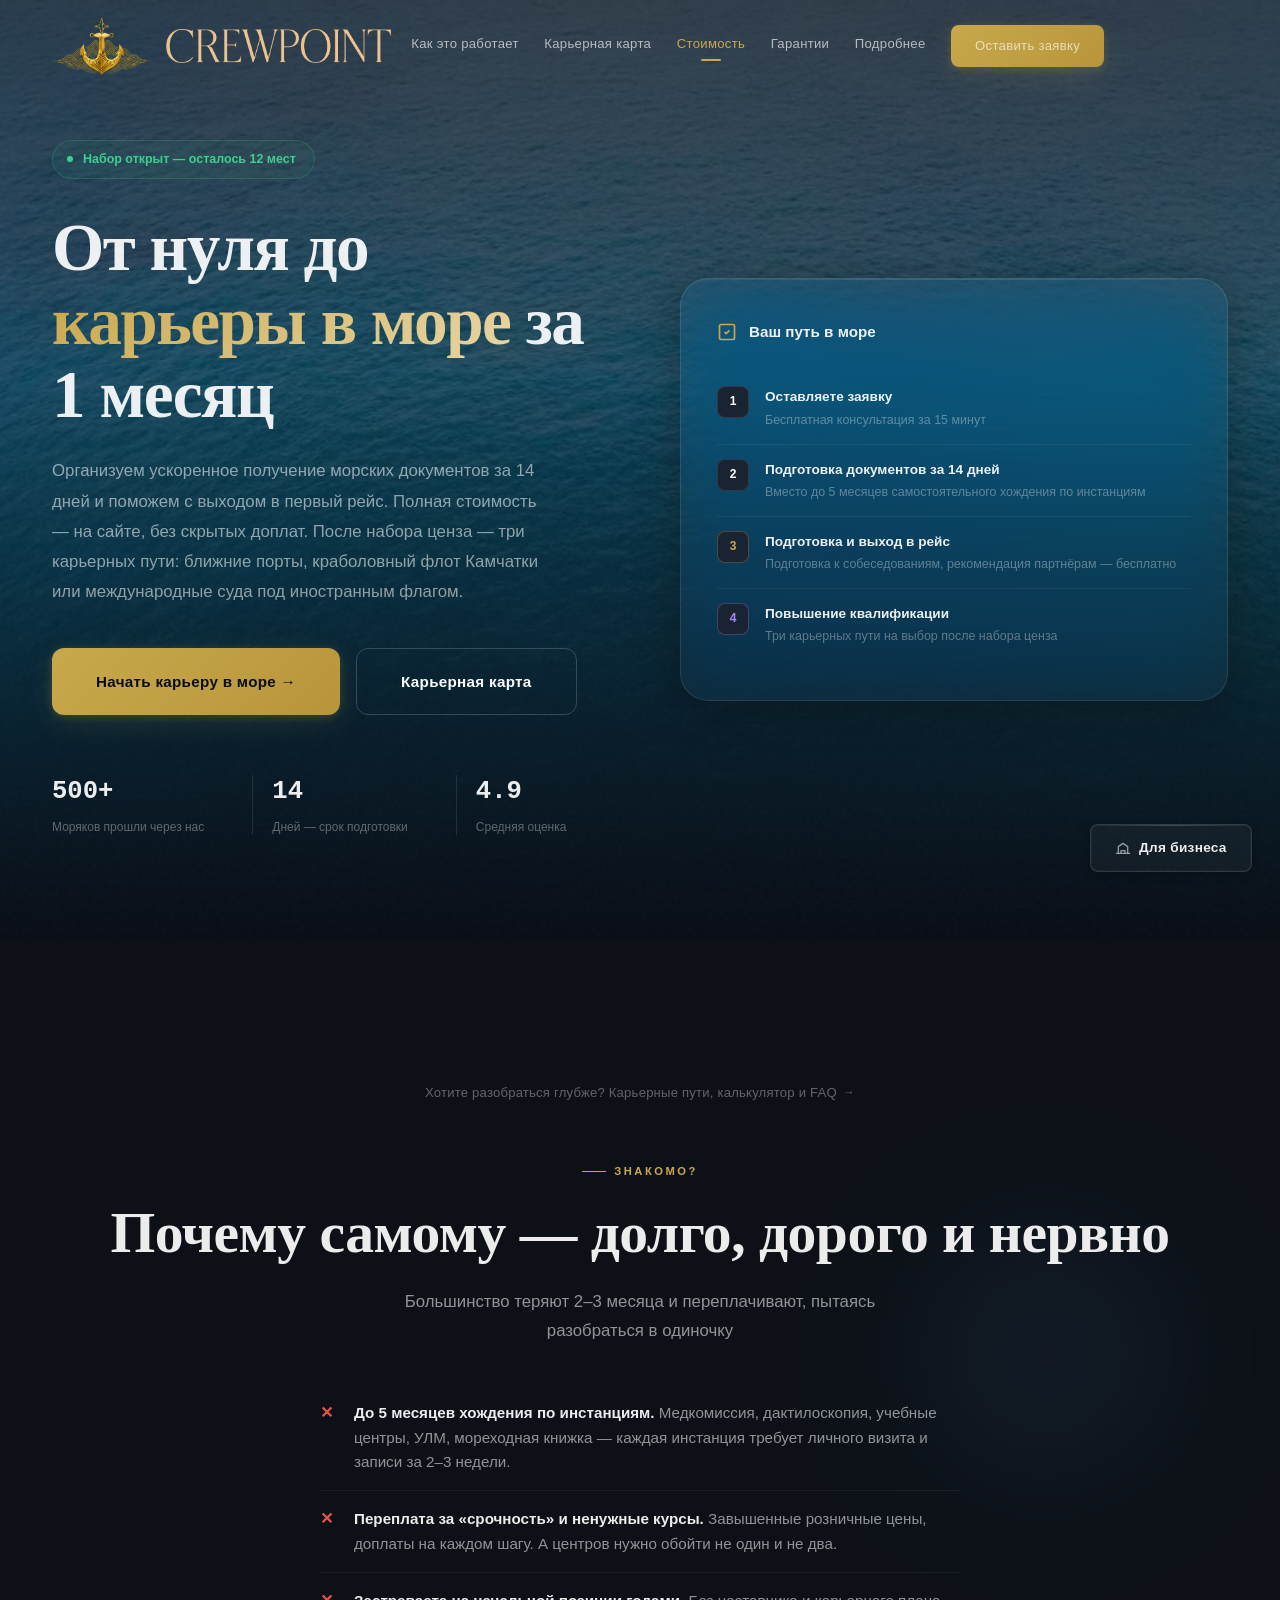
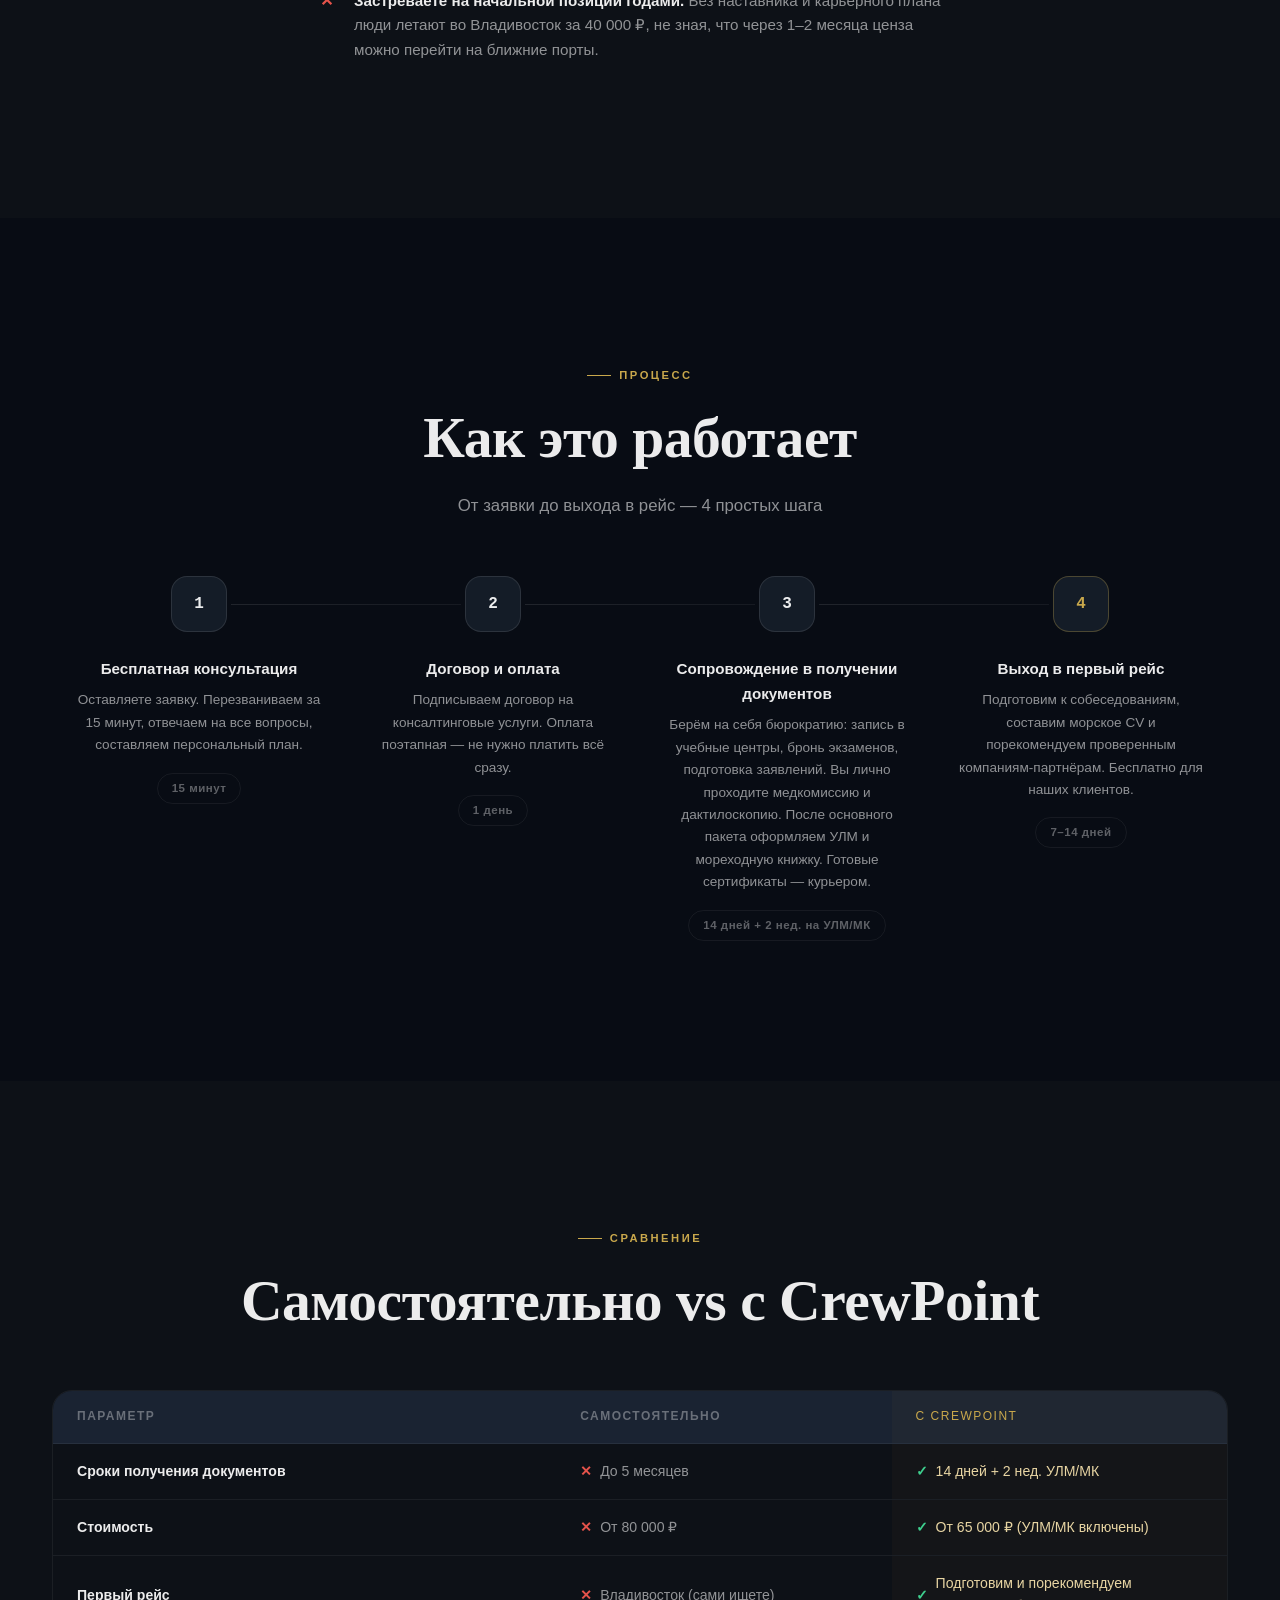
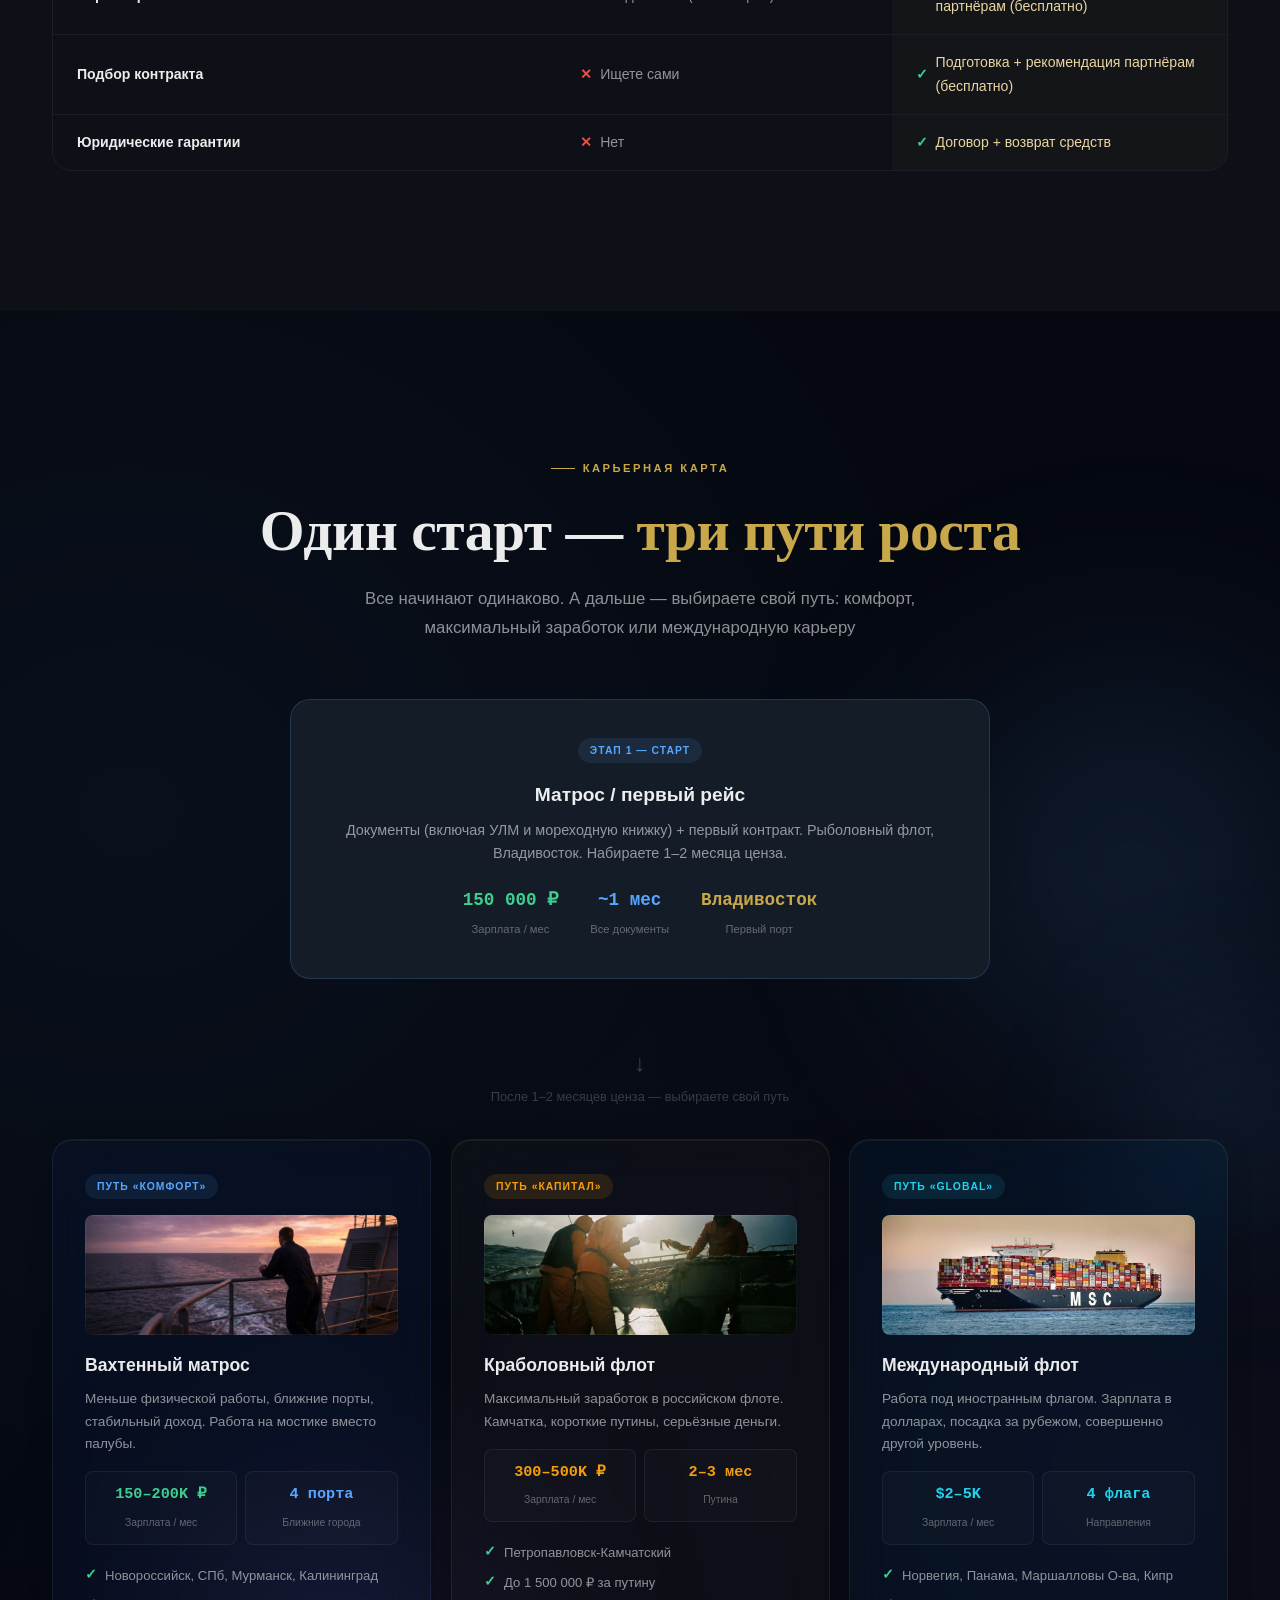
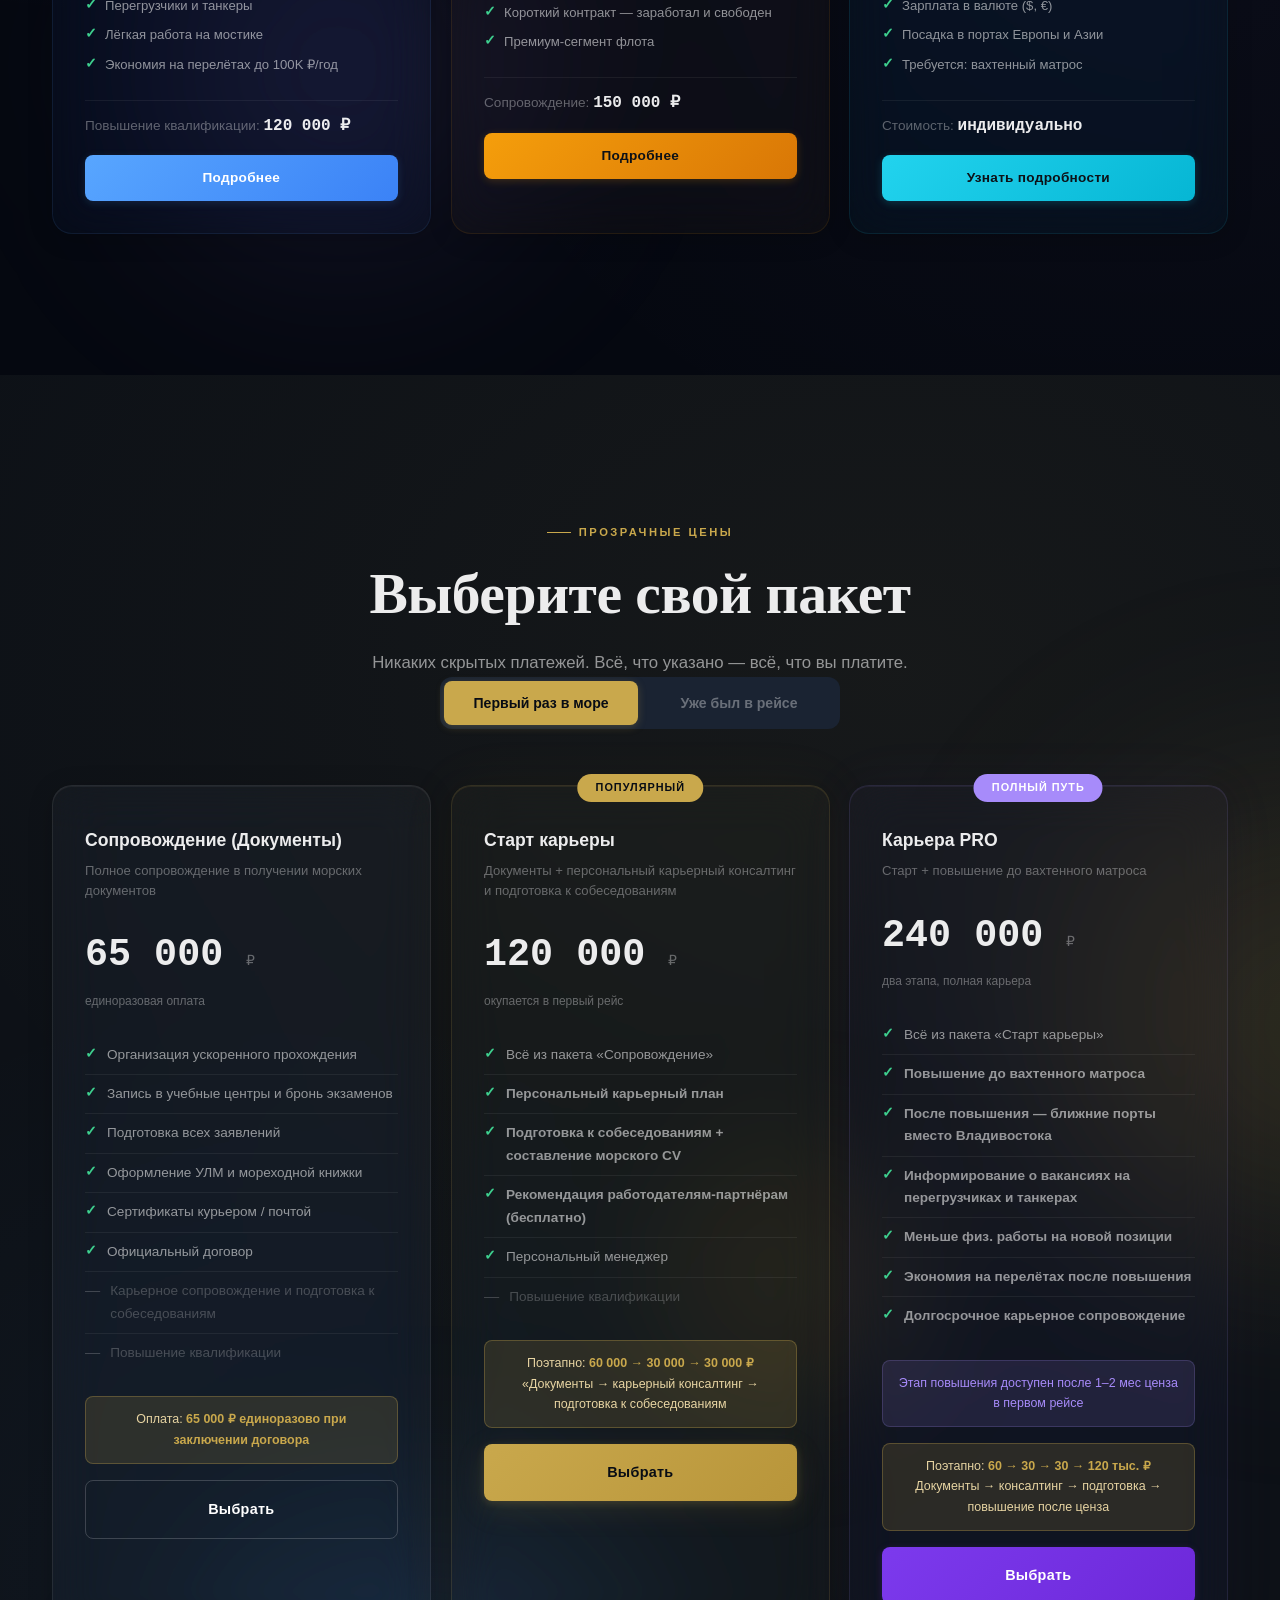
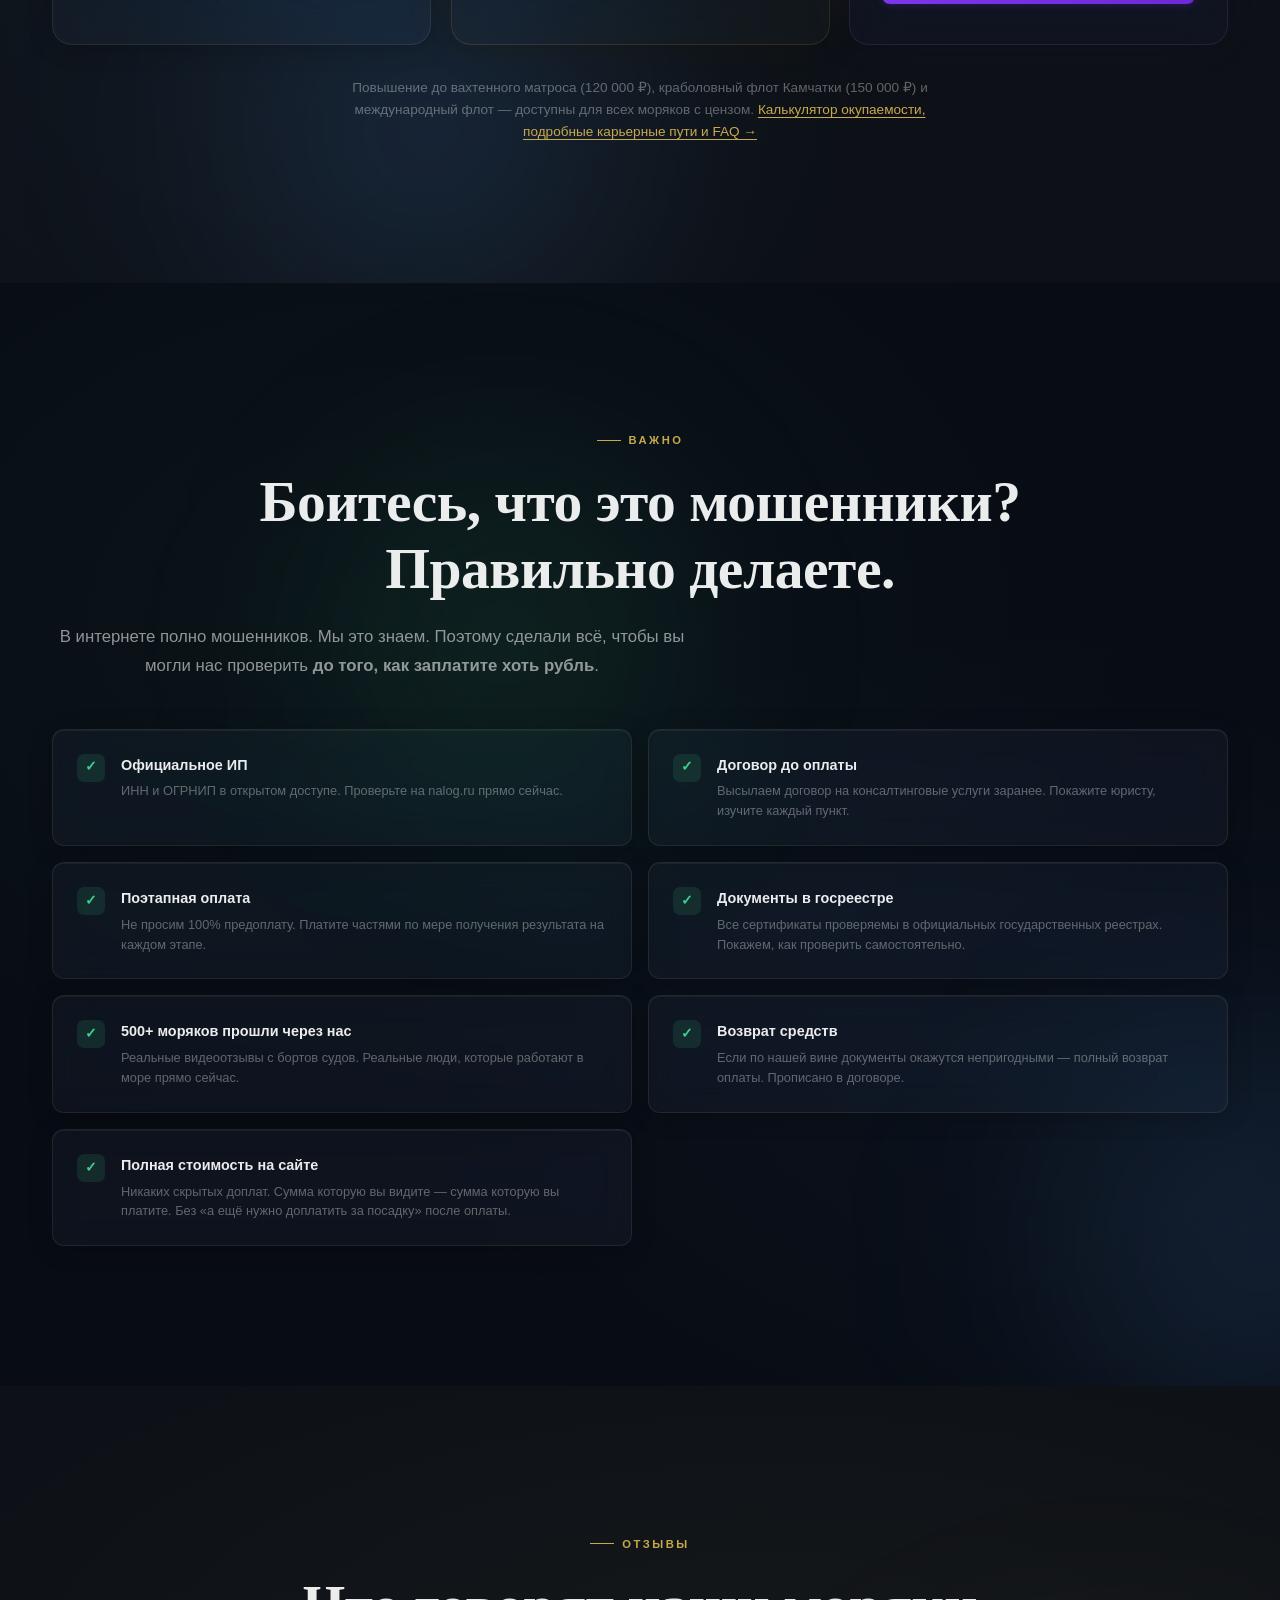
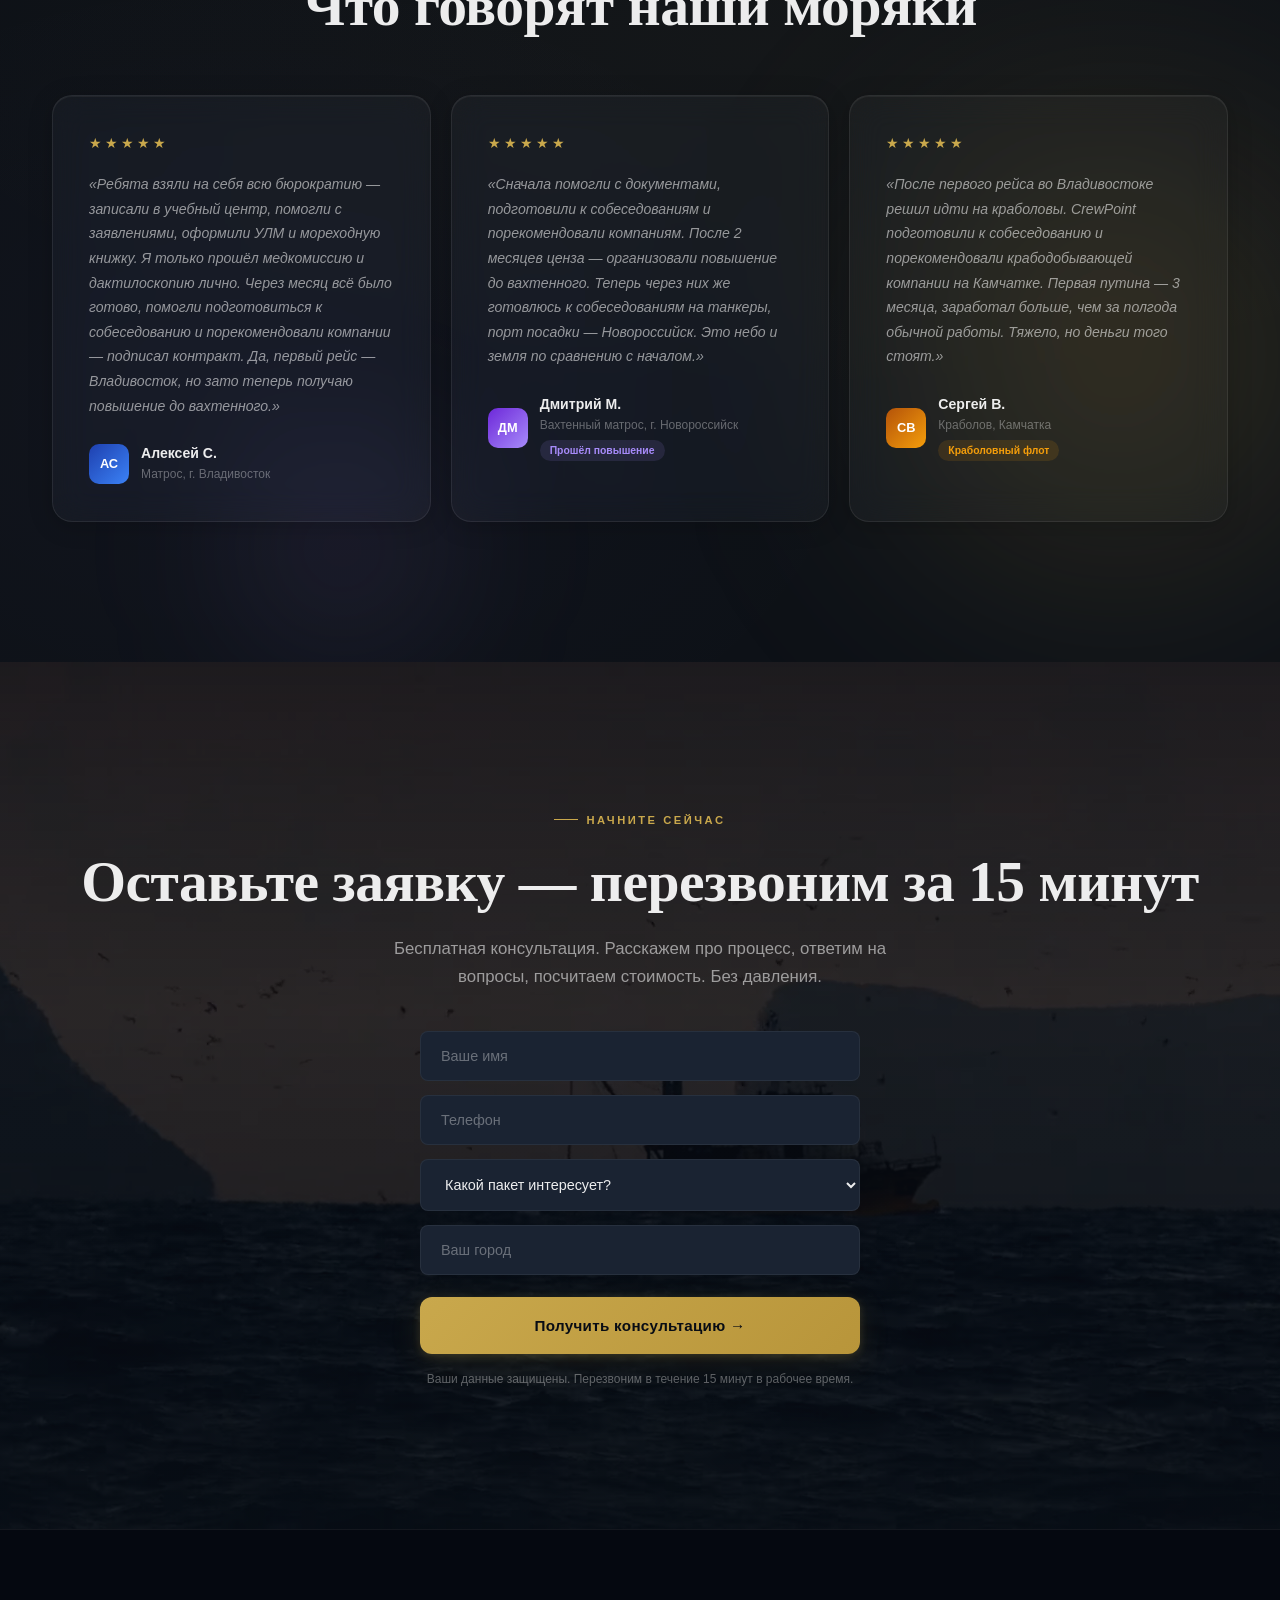
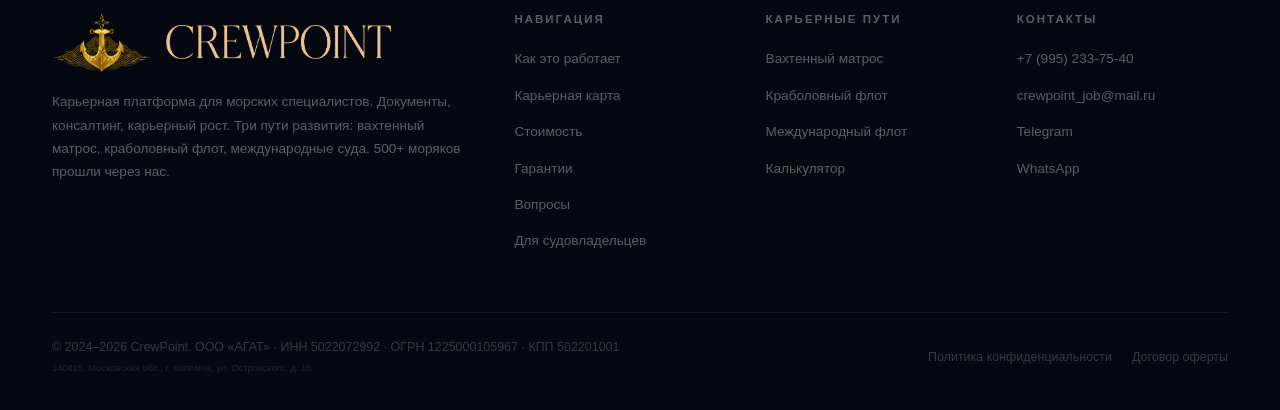
==== index.html @ 3527c60b "Add files via upload" ====
<!DOCTYPE html>
<html lang="ru">
<head>
<meta charset="UTF-8">
<meta name="viewport" content="width=device-width, initial-scale=1.0">
<title>CrewPoint — Морские документы за 14 дней | Карьера в море под ключ</title>
<meta name="description" content="CrewPoint — карьерная платформа для морских специалистов. Документы за 14 дней. Три карьерных пути: вахтенный матрос, краболовный флот, международные суда.">
<meta name="theme-color" content="#080C14"><meta name="color-scheme" content="dark">
<meta property="og:type" content="website"><meta property="og:url" content="https://dxlr24.github.io/crewpoint/"><meta property="og:title" content="CrewPoint — От нуля до карьеры в море за 1 месяц"><meta property="og:description" content="Морские документы за 14 дней. Три карьерных пути: вахтенный матрос (150-200K ₽), краболовный флот Камчатки (до 500K ₽), международные суда ($2000-5000). 500+ моряков прошли через нас."><meta property="og:image" content="https://dxlr24.github.io/crewpoint/assets/images/og-cover.png"><meta property="og:image:width" content="1200"><meta property="og:image:height" content="630"><meta property="og:locale" content="ru_RU"><meta property="og:site_name" content="CrewPoint">
<meta name="twitter:card" content="summary_large_image"><meta name="twitter:title" content="CrewPoint — Карьера в море за 1 месяц"><meta name="twitter:description" content="Документы за 14 дней. Зарплата от 150 000 ₽/мес. 500+ моряков прошли через нас."><meta name="twitter:image" content="https://dxlr24.github.io/crewpoint/assets/images/og-cover.png">
<meta http-equiv="Content-Security-Policy"
  content="default-src 'self';
           script-src 'self';
           style-src 'self' 'unsafe-inline' https://fonts.googleapis.com;
           font-src https://fonts.gstatic.com;
           img-src 'self' data:;
           connect-src https://crewpoint-form.pubgdix.workers.dev;
           media-src 'self'">
<link rel="icon" type="image/png" sizes="96x96" href="favicon-96x96.png"><link rel="icon" type="image/x-icon" href="favicon.ico"><link rel="apple-touch-icon" sizes="180x180" href="apple-touch-icon.png"><link rel="manifest" href="site.webmanifest">
<link rel="preconnect" href="https://fonts.googleapis.com"><link rel="preconnect" href="https://fonts.gstatic.com" crossorigin>
<link href="https://fonts.googleapis.com/css2?family=Inter:wght@400;500;600;700&family=Playfair+Display:wght@800&family=JetBrains+Mono:wght@700&display=swap" rel="stylesheet"><link rel="stylesheet" href="assets/css/style.css">
<script type="application/ld+json">{"@context":"https://schema.org","@type":"ProfessionalService","name":"CrewPoint","legalName":"ООО «АГАТ»","description":"Карьерная платформа для морских специалистов. Документы за 14 дней, карьерный консалтинг, три пути развития.","url":"https://dxlr24.github.io/crewpoint","telephone":"+79952337540","email":"crewpoint_job@mail.ru","priceRange":"55000₽ - 270000₽","address":{"@type":"PostalAddress","addressCountry":"RU"},"aggregateRating":{"@type":"AggregateRating","ratingValue":"4.9","reviewCount":"500","bestRating":"5"},"hasOfferCatalog":{"@type":"OfferCatalog","name":"Пакеты услуг","itemListElement":[{"@type":"Offer","name":"Сопровождение (Документы)","price":"55000","priceCurrency":"RUB","description":"Полное сопровождение в получении морских документов за 14 дней"},{"@type":"Offer","name":"Старт карьеры","price":"120000","priceCurrency":"RUB","description":"Документы + персональный карьерный консалтинг и подготовка к собеседованиям"},{"@type":"Offer","name":"Карьера PRO","price":"240000","priceCurrency":"RUB","description":"Старт + повышение до вахтенного матроса, ближние порты"}]},"sameAs":["https://t.me/crewpoint","https://wa.me/79952337540"]}</script>
</head>
<body>

<!-- ═══════════════════════════════════
     HEADER
     ═══════════════════════════════════ -->

<header class="header" id="header">
<div class="container">
<a href="index.html" class="logo"><img src="assets/images/logo-anchor.png" alt="CrewPoint" class="logo-icon" width="54" height="54"><img src="assets/images/logo-text.png" alt="CrewPoint" class="logo-name" height="28"></a>
<nav class="nav"><a href="#how">Как это работает</a><a href="#career">Карьерная карта</a><a href="#pricing">Стоимость</a><a href="#trust">Гарантии</a><a href="details.html">Подробнее</a><a href="#form" class="btn btn--gold btn--sm">Оставить заявку</a></nav>
<button class="burger" id="burgerBtn" aria-label="Открыть меню" aria-expanded="false"><span></span><span></span><span></span></button>
</div>
</header>
<div class="mobile-menu" id="mobileMenu"><a href="#how">Как это работает</a><a href="#career">Карьерная карта</a><a href="#pricing">Стоимость</a><a href="#trust">Гарантии</a><a href="details.html">Подробнее о программе</a><a href="#form" class="btn btn--gold">Оставить заявку</a></div>

<!-- ═══════════════════════════════════
     HERO
     ═══════════════════════════════════ -->

<section class="hero">
<div class="hero-video"><video autoplay loop muted playsinline preload="metadata" aria-hidden="true" role="presentation"><source src="assets/video/sea-loop12.webm" type="video/webm"></video><div class="video-fallback"></div></div>
<div class="hero-overlay"></div><div class="hero-grain"></div>
<div class="container">
<div class="hero-grid">
<div class="hero-content">
<div class="hero-badge"><span class="dot"></span> Набор открыт — осталось 12 мест</div>
<h1>От нуля до <span class="accent">карьеры в море</span> за 1 месяц</h1>
<p class="hero-text">Организуем ускоренное получение морских документов за 14 дней и поможем с выходом в первый рейс. Полная стоимость — на сайте, без скрытых доплат. После набора ценза — три карьерных пути: ближние порты, краболовный флот Камчатки или международные суда под иностранным флагом.</p>
<div class="hero-buttons"><a href="#form" class="btn btn--gold btn--lg">Начать карьеру в море &rarr;</a><a href="#career" class="btn btn--outline btn--lg">Карьерная карта</a></div>
<div class="hero-stats"><div class="hero-stat"><span class="stat-value">500+</span><span class="stat-label">Моряков прошли через нас</span></div><div class="hero-stat"><span class="stat-value">14</span><span class="stat-label">Дней — срок подготовки</span></div><div class="hero-stat"><span class="stat-value">4.9</span><span class="stat-label">Средняя оценка</span></div></div>
</div>
<div>
<div class="hero-card">
<div class="hero-card-title"><svg width="20" height="20" viewBox="0 0 24 24" fill="none" stroke="var(--gold)" stroke-width="2"><rect x="3" y="3" width="18" height="18" rx="2"/><path d="M9 12l2 2 4-4"/></svg>Ваш путь в море</div>
<div class="h-step"><div class="h-step-num">1</div><div><h4>Оставляете заявку</h4><p>Бесплатная консультация за 15 минут</p></div></div>
<div class="h-step"><div class="h-step-num">2</div><div><h4>Подготовка документов за 14 дней</h4><p>Вместо до 5 месяцев самостоятельного хождения по инстанциям</p></div></div>
<div class="h-step"><div class="h-step-num h-step-num--gold">3</div><div><h4>Подготовка и выход в рейс</h4><p>Подготовка к собеседованиям, рекомендация партнёрам — бесплатно</p></div></div>
<div class="h-step"><div class="h-step-num h-step-num--purple">4</div><div><h4>Повышение квалификации</h4><p>Три карьерных пути на выбор после набора ценза</p></div></div>
</div>
</div>
</div>
</div>
</section>

<!-- ═══════════════════════════════════
     PROBLEMS (compact)
     ═══════════════════════════════════ -->

<section class="section bg-navy">
<div class="container">
<div class="detail-hint reveal"><a href="details.html">Хотите разобраться глубже? Карьерные пути, калькулятор и FAQ<span class="hint-arrow">→</span></a></div>
<div class="reveal text-center"><span class="label">Знакомо?</span><h2 class="title">Почему самому — долго, дорого и нервно</h2><p class="subtitle">Большинство теряют 2–3 месяца и переплачивают, пытаясь разобраться в одиночку</p></div>
<div class="problems-compact reveal">
<div class="problem-row"><span class="problem-x">&#10005;</span><p><strong>До 5 месяцев хождения по инстанциям.</strong> Медкомиссия, дактилоскопия, учебные центры, УЛМ, мореходная книжка — каждая инстанция требует личного визита и записи за 2–3 недели.</p></div>
<div class="problem-row"><span class="problem-x">&#10005;</span><p><strong>Переплата за «срочность» и ненужные курсы.</strong> Завышенные розничные цены, доплаты на каждом шагу. А центров нужно обойти не один и не два.</p></div>
<div class="problem-row"><span class="problem-x">&#10005;</span><p><strong>Застреваете на начальной позиции годами.</strong> Без наставника и карьерного плана люди летают во Владивосток за 40 000 ₽, не зная, что через 1–2 месяца ценза можно перейти на ближние порты.</p></div>
</div>
</div>
</section>

<!-- ═══════════════════════════════════
     HOW IT WORKS
     ═══════════════════════════════════ -->

<section class="section bg-dark" id="how">
<div class="container">
<div class="reveal text-center"><span class="label">Процесс</span><h2 class="title">Как это работает</h2><p class="subtitle">От заявки до выхода в рейс — 4 простых шага</p></div>
<div class="steps-grid reveal">
<div class="step"><div class="step-num">1</div><h3>Бесплатная консультация</h3><p>Оставляете заявку. Перезваниваем за 15 минут, отвечаем на все вопросы, составляем персональный план.</p><span class="step-time">15 минут</span></div>
<div class="step"><div class="step-num">2</div><h3>Договор и оплата</h3><p>Подписываем договор на консалтинговые услуги. Оплата поэтапная — не нужно платить всё сразу.</p><span class="step-time">1 день</span></div>
<div class="step"><div class="step-num">3</div><h3>Сопровождение в получении документов</h3><p>Берём на себя бюрократию: запись в учебные центры, бронь экзаменов, подготовка заявлений. Вы лично проходите медкомиссию и дактилоскопию. После основного пакета оформляем УЛМ и мореходную книжку. Готовые сертификаты — курьером.</p><span class="step-time">14 дней + 2 нед. на УЛМ/МК</span></div>
<div class="step"><div class="step-num">4</div><h3>Выход в первый рейс</h3><p>Подготовим к собеседованиям, составим морское CV и порекомендуем проверенным компаниям-партнёрам. Бесплатно для наших клиентов.</p><span class="step-time">7–14 дней</span></div>
</div>
</div>
</section>

<!-- ═══════════════════════════════════
     COMPARISON (compact)
     ═══════════════════════════════════ -->

<section class="section bg-navy">
<div class="container">
<div class="reveal text-center"><span class="label">Сравнение</span><h2 class="title">Самостоятельно vs с CrewPoint</h2></div>
<div class="comp-table reveal">
<div class="comp-row comp-row--head"><div class="comp-cell">Параметр</div><div class="comp-cell">Самостоятельно</div><div class="comp-cell">С CrewPoint</div></div>
<div class="comp-row"><div class="comp-cell"><strong>Сроки получения документов</strong></div><div class="comp-cell"><span class="icon-no">&#10005;</span> До 5 месяцев</div><div class="comp-cell"><span class="icon-yes">&#10003;</span> 14 дней + 2 нед. УЛМ/МК</div></div>
<div class="comp-row"><div class="comp-cell"><strong>Стоимость</strong></div><div class="comp-cell"><span class="icon-no">&#10005;</span> От 80 000 ₽</div><div class="comp-cell"><span class="icon-yes">&#10003;</span> От 65 000 ₽ (УЛМ/МК включены)</div></div>
<div class="comp-row"><div class="comp-cell"><strong>Первый рейс</strong></div><div class="comp-cell"><span class="icon-no">&#10005;</span> Владивосток (сами ищете)</div><div class="comp-cell"><span class="icon-yes">&#10003;</span> Подготовим и порекомендуем партнёрам (бесплатно)</div></div>
<div class="comp-row"><div class="comp-cell"><strong>Подбор контракта</strong></div><div class="comp-cell"><span class="icon-no">&#10005;</span> Ищете сами</div><div class="comp-cell"><span class="icon-yes">&#10003;</span> Подготовка + рекомендация партнёрам (бесплатно)</div></div>
<div class="comp-row"><div class="comp-cell"><strong>Юридические гарантии</strong></div><div class="comp-cell"><span class="icon-no">&#10005;</span> Нет</div><div class="comp-cell"><span class="icon-yes">&#10003;</span> Договор + возврат средств</div></div>
</div>
</div>
</section>

<!-- ═══════════════════════════════════
     CAREER MAP
     ═══════════════════════════════════ -->

<section class="section bg-deepest" id="career">
<div class="container">
<div class="reveal text-center"><span class="label">Карьерная карта</span><h2 class="title">Один старт — <span class="accent">три пути роста</span></h2><p class="subtitle">Все начинают одинаково. А дальше — выбираете свой путь: комфорт, максимальный заработок или международную карьеру</p></div>
<div class="career-map reveal">
<div class="career-start">
<span class="branch-badge badge-blue">Этап 1 — Старт</span><h3>Матрос / первый рейс</h3><p>Документы (включая УЛМ и мореходную книжку) + первый контракт. Рыболовный флот, Владивосток. Набираете 1–2 месяца ценза.</p>
<div class="stage-stats"><div class="s-stat"><span class="s-val text-green">150 000 ₽</span><span class="s-lbl">Зарплата / мес</span></div><div class="s-stat"><span class="s-val text-blue">~1 мес</span><span class="s-lbl">Все документы</span></div><div class="s-stat"><span class="s-val text-gold">Владивосток</span><span class="s-lbl">Первый порт</span></div></div>
</div>
<div class="career-arrow-center"><span>&#8595;</span>После 1–2 месяцев ценза — выбираете свой путь</div>
<div class="career-branches">
<div class="branch branch--comfort">
<span class="branch-badge badge-blue">Путь «Комфорт»</span><div class="branch-img photo-frame"><img src="assets/images/bridge-officer.webp" alt="Вахтенный матрос на мостике" class="photo" loading="lazy" width="600" height="240" decoding="async"></div><h3>Вахтенный матрос</h3><p class="b-desc">Меньше физической работы, ближние порты, стабильный доход. Работа на мостике вместо палубы.</p>
<div class="branch-stats"><div class="b-stat"><span class="v text-green">150–200K ₽</span><span class="l">Зарплата / мес</span></div><div class="b-stat"><span class="v text-blue">4 порта</span><span class="l">Ближние города</span></div></div>
<ul class="branch-features"><li><span class="ck">&#10003;</span> Новороссийск, СПб, Мурманск, Калининград</li><li><span class="ck">&#10003;</span> Перегрузчики и танкеры</li><li><span class="ck">&#10003;</span> Лёгкая работа на мостике</li><li><span class="ck">&#10003;</span> Экономия на перелётах до 100K ₽/год</li></ul>
<div class="branch-price">Повышение квалификации: <strong>120 000 ₽</strong></div><a href="details.html#path-comfort" class="btn btn--primary btn--full btn--sm">Подробнее</a>
</div>
<div class="branch branch--capital">
<span class="branch-badge badge-orange">Путь «Капитал»</span><div class="branch-img photo-frame"><img src="assets/images/crab-boat.webp" alt="Краболовное судно Камчатка" class="photo" loading="lazy" width="600" height="240" decoding="async"></div><h3>Краболовный флот</h3><p class="b-desc">Максимальный заработок в российском флоте. Камчатка, короткие путины, серьёзные деньги.</p>
<div class="branch-stats"><div class="b-stat"><span class="v text-orange">300–500K ₽</span><span class="l">Зарплата / мес</span></div><div class="b-stat"><span class="v text-orange">2–3 мес</span><span class="l">Путина</span></div></div>
<ul class="branch-features"><li><span class="ck">&#10003;</span> Петропавловск-Камчатский</li><li><span class="ck">&#10003;</span> До 1 500 000 ₽ за путину</li><li><span class="ck">&#10003;</span> Короткий контракт — заработал и свободен</li><li><span class="ck">&#10003;</span> Премиум-сегмент флота</li></ul>
<div class="branch-price">Сопровождение: <strong>150 000 ₽</strong></div><a href="details.html#path-capital" class="btn btn--orange btn--full btn--sm">Подробнее</a>
</div>
<div class="branch branch--global">
<span class="branch-badge badge-cyan">Путь «Global»</span><div class="branch-img photo-frame"><img src="assets/images/international-vessel.webp" alt="Международное судно" class="photo" loading="lazy" width="600" height="240" decoding="async"></div><h3>Международный флот</h3><p class="b-desc">Работа под иностранным флагом. Зарплата в долларах, посадка за рубежом, совершенно другой уровень.</p>
<div class="branch-stats"><div class="b-stat"><span class="v text-cyan">$2–5K</span><span class="l">Зарплата / мес</span></div><div class="b-stat"><span class="v text-cyan">4 флага</span><span class="l">Направления</span></div></div>
<ul class="branch-features"><li><span class="ck">&#10003;</span> Норвегия, Панама, Маршалловы О-ва, Кипр</li><li><span class="ck">&#10003;</span> Зарплата в валюте ($, €)</li><li><span class="ck">&#10003;</span> Посадка в портах Европы и Азии</li><li><span class="ck">&#10003;</span> Требуется: вахтенный матрос</li></ul>
<div class="branch-price">Стоимость: <strong>индивидуально</strong></div><a href="details.html#path-global" class="btn btn--cyan btn--full btn--sm">Узнать подробности</a>
</div>
</div>
</div>
</div>
</section>

<!-- ═══════════════════════════════════
     PRICING
     ═══════════════════════════════════ -->

<section class="section bg-navy" id="pricing">
<div class="container">
<div class="reveal text-center"><span class="label">Прозрачные цены</span><h2 class="title">Выберите свой пакет</h2><p class="subtitle">Никаких скрытых платежей. Всё, что указано — всё, что вы платите.</p></div>
<div class="pricing-tabs reveal" id="pricingTabs"><button class="pricing-tab active" data-tab="newbie">Первый раз в море</button><button class="pricing-tab" data-tab="experienced">Уже был в рейсе</button></div>
<div class="pricing-panel active reveal" id="panelNewbie">
<div class="p-card">
<h3>Сопровождение (Документы)</h3><p class="p-desc">Полное сопровождение в получении морских документов</p>
<div class="p-amount">65 000 <span>₽</span></div><p class="p-note">единоразовая оплата</p>
<ul class="p-features"><li><span class="ck">&#10003;</span> Организация ускоренного прохождения</li><li><span class="ck">&#10003;</span> Запись в учебные центры и бронь экзаменов</li><li><span class="ck">&#10003;</span> Подготовка всех заявлений</li><li><span class="ck">&#10003;</span> Оформление УЛМ и мореходной книжки</li><li><span class="ck">&#10003;</span> Сертификаты курьером / почтой</li><li><span class="ck">&#10003;</span> Официальный договор</li><li><span class="no">&mdash;</span> <span class="faded">Карьерное сопровождение и подготовка к собеседованиям</span></li><li><span class="no">&mdash;</span> <span class="faded">Повышение квалификации</span></li></ul>
<div class="p-inst"><p>Оплата: <strong>65 000 ₽ единоразово при заключении договора</strong></p></div><a href="#form" class="btn btn--outline btn--full">Выбрать</a>
</div>
<div class="p-card p-card--popular">
<div class="card-badge card-badge--gold">Популярный</div>
<h3>Старт карьеры</h3><p class="p-desc">Документы + персональный карьерный консалтинг и подготовка к собеседованиям</p>
<div class="p-amount">120 000 <span>₽</span></div><p class="p-note">окупается в первый рейс</p>
<ul class="p-features"><li><span class="ck">&#10003;</span> Всё из пакета «Сопровождение»</li><li><span class="ck">&#10003;</span> <strong>Персональный карьерный план</strong></li><li><span class="ck">&#10003;</span> <strong>Подготовка к собеседованиям + составление морского CV</strong></li><li><span class="ck">&#10003;</span> <strong>Рекомендация работодателям-партнёрам (бесплатно)</strong></li><li><span class="ck">&#10003;</span> Персональный менеджер</li><li><span class="no">&mdash;</span> <span class="faded">Повышение квалификации</span></li></ul>
<div class="p-inst"><p>Поэтапно: <strong>60 000 → 30 000 → 30 000 ₽</strong></p><p>«Документы → карьерный консалтинг → подготовка к собеседованиям</p></div><a href="#form" class="btn btn--gold btn--full">Выбрать</a>
</div>
<div class="p-card p-card--premium">
<div class="card-badge card-badge--purple">Полный путь</div>
<h3>Карьера PRO</h3><p class="p-desc">Старт + повышение до вахтенного матроса</p>
<div class="p-amount">240 000 <span>₽</span></div><p class="p-note">два этапа, полная карьера</p>
<ul class="p-features"><li><span class="ck">&#10003;</span> Всё из пакета «Старт карьеры»</li><li><span class="ck">&#10003;</span> <strong>Повышение до вахтенного матроса</strong></li><li><span class="ck">&#10003;</span> <strong>После повышения — ближние порты вместо Владивостока</strong></li><li><span class="ck">&#10003;</span> <strong>Информирование о вакансиях на перегрузчиках и танкерах</strong></li><li><span class="ck">&#10003;</span> <strong>Меньше физ. работы на новой позиции</strong></li><li><span class="ck">&#10003;</span> <strong>Экономия на перелётах после повышения</strong></li><li><span class="ck">&#10003;</span> <strong>Долгосрочное карьерное сопровождение</strong></li></ul>
<div class="p-req"><p>Этап повышения доступен после 1–2 мес ценза в первом рейсе</p></div><div class="p-inst"><p>Поэтапно: <strong>60 → 30 → 30 → 120 тыс. ₽</strong><br>Документы → консалтинг → подготовка → повышение после ценза</p></div><a href="#form" class="btn btn--purple btn--full">Выбрать</a>
</div>
</div>
<div class="pricing-panel" id="panelExperienced">
<div class="p-card">
<h3>Продление документов</h3><p class="p-desc">Истекают сертификаты, УЛМ или мореходная книжка? Организуем продление без очередей.</p>
<div class="p-amount">от 30 000 <span>₽</span></div><p class="p-note">зависит от количества документов</p>
<ul class="p-features"><li><span class="ck">&#10003;</span> Аудит текущих документов</li><li><span class="ck">&#10003;</span> Продление сертификатов STCW</li><li><span class="ck">&#10003;</span> Продление УЛМ и мореходной книжки</li><li><span class="ck">&#10003;</span> Запись на переаттестацию</li><li><span class="ck">&#10003;</span> Обновление медкомиссии</li><li><span class="ck">&#10003;</span> Без очередей и беготни</li><li><span class="no">&mdash;</span> <span class="faded">Карьерное сопровождение</span></li></ul>
<div class="p-inst"><p>Срок: <strong>7–14 дней</strong></p></div><a href="#form" class="btn btn--outline btn--full">Выбрать</a>
</div>
<div class="p-card p-card--popular">
<div class="card-badge card-badge--gold">Популярный</div>
<h3>Новый контракт</h3><p class="p-desc">Документы в порядке, но нужен новый работодатель? Подготовим к собеседованиям и порекомендуем партнёрам.</p>
<div class="p-amount">45 000 <span>₽</span></div><p class="p-note">только подбор, документы уже есть</p>
<ul class="p-features"><li><span class="ck">&#10003;</span> <strong>Персональный карьерный план под ваш профиль</strong></li><li><span class="ck">&#10003;</span> <strong>Подготовка к собеседованиям + обновление CV</strong></li><li><span class="ck">&#10003;</span> <strong>Рекомендация работодателям-партнёрам (бесплатно)</strong></li><li><span class="ck">&#10003;</span> Персональный менеджер</li><li><span class="ck">&#10003;</span> Выбор порта и типа судна</li></ul>
<div class="p-inst"><p>Срок подбора: <strong>7–14 дней</strong></p></div><a href="#form" class="btn btn--gold btn--full">Выбрать</a>
</div>
<div class="p-card p-card--premium">
<div class="card-badge card-badge--purple">Максимум</div>
<h3>Полный апгрейд</h3><p class="p-desc">Давно не были в море? Обновим все документы и подберём новый контракт. Вернётесь быстро.</p>
<div class="p-amount">от 80 000 <span>₽</span></div><p class="p-note">продление + подбор контракта</p>
<ul class="p-features"><li><span class="ck">&#10003;</span> Аудит всех текущих документов</li><li><span class="ck">&#10003;</span> <strong>Продление или переоформление всего что нужно</strong></li><li><span class="ck">&#10003;</span> <strong>Персональный карьерный план под ваш профиль</strong></li><li><span class="ck">&#10003;</span> <strong>Подготовка к собеседованиям + обновление CV</strong></li><li><span class="ck">&#10003;</span> <strong>Рекомендация работодателям-партнёрам (бесплатно)</strong></li><li><span class="ck">&#10003;</span> Персональный менеджер</li></ul>
<div class="p-inst"><p>Поэтапная оплата: <strong>2 платежа — 40 000 + 40 000 ₽</strong></p></div><a href="#form" class="btn btn--purple btn--full">Выбрать</a>
</div>
</div>
<p class="pricing-note reveal">Повышение до вахтенного матроса (120 000 ₽), краболовный флот Камчатки (150 000 ₽) и международный флот — доступны для всех моряков с цензом. <a href="details.html#calc" style="color:var(--gold);text-decoration:underline;text-underline-offset:3px">Калькулятор окупаемости, подробные карьерные пути и FAQ &rarr;</a></p>
</div>
</section>

<!-- ═══════════════════════════════════
     ANTI-FRAUD
     ═══════════════════════════════════ -->

<section class="section bg-dark" id="trust">
<div class="container">
<div class="reveal text-center"><span class="label">Важно</span><h2 class="title">Боитесь, что это мошенники?<br>Правильно делаете.</h2><p class="anti-fraud-subtitle">В интернете полно мошенников. Мы это знаем. Поэтому сделали всё, чтобы вы могли нас проверить <strong>до того, как заплатите хоть рубль</strong>.</p></div>
<div class="guarantee-grid reveal">
<div class="g-item"><div class="g-check">&#10003;</div><div><h4>Официальное ИП</h4><p>ИНН и ОГРНИП в открытом доступе. Проверьте на nalog.ru прямо сейчас.</p></div></div>
<div class="g-item"><div class="g-check">&#10003;</div><div><h4>Договор до оплаты</h4><p>Высылаем договор на консалтинговые услуги заранее. Покажите юристу, изучите каждый пункт.</p></div></div>
<div class="g-item"><div class="g-check">&#10003;</div><div><h4>Поэтапная оплата</h4><p>Не просим 100% предоплату. Платите частями по мере получения результата на каждом этапе.</p></div></div>
<div class="g-item"><div class="g-check">&#10003;</div><div><h4>Документы в госреестре</h4><p>Все сертификаты проверяемы в официальных государственных реестрах. Покажем, как проверить самостоятельно.</p></div></div>
<div class="g-item"><div class="g-check">&#10003;</div><div><h4>500+ моряков прошли через нас</h4><p>Реальные видеоотзывы с бортов судов. Реальные люди, которые работают в море прямо сейчас.</p></div></div>
<div class="g-item"><div class="g-check">&#10003;</div><div><h4>Возврат средств</h4><p>Если по нашей вине документы окажутся непригодными — полный возврат оплаты. Прописано в договоре.</p></div></div>
<div class="g-item"><div class="g-check">&#10003;</div><div><h4>Полная стоимость на сайте</h4><p>Никаких скрытых доплат. Сумма которую вы видите — сумма которую вы платите. Без «а ещё нужно доплатить за посадку» после оплаты.</p></div></div>
</div>
</div>
</section>

<!-- ═══════════════════════════════════
     REVIEWS
     ═══════════════════════════════════ -->

<section class="section bg-navy" id="reviews">
<div class="container">
<div class="reveal text-center"><span class="label">Отзывы</span><h2 class="title">Что говорят наши моряки</h2></div>
<div class="reviews-grid reveal">
<div class="review-card"><div class="review-stars">&#9733;&#9733;&#9733;&#9733;&#9733;</div><p class="review-text">«Ребята взяли на себя всю бюрократию — записали в учебный центр, помогли с заявлениями, оформили УЛМ и мореходную книжку. Я только прошёл медкомиссию и дактилоскопию лично. Через месяц всё было готово, помогли подготовиться к собеседованию и порекомендовали компании — подписал контракт. Да, первый рейс — Владивосток, но зато теперь получаю повышение до вахтенного.»</p><div class="review-author"><div class="review-avatar review-avatar--blue">АС</div><div><div class="review-name">Алексей С.</div><div class="review-role">Матрос, г. Владивосток</div></div></div></div>
<div class="review-card"><div class="review-stars">&#9733;&#9733;&#9733;&#9733;&#9733;</div><p class="review-text">«Сначала помогли с документами, подготовили к собеседованиям и порекомендовали компаниям. После 2 месяцев ценза — организовали повышение до вахтенного. Теперь через них же готовлюсь к собеседованиям на танкеры, порт посадки — Новороссийск. Это небо и земля по сравнению с началом.»</p><div class="review-author"><div class="review-avatar review-avatar--purple">ДМ</div><div><div class="review-name">Дмитрий М.</div><div class="review-role">Вахтенный матрос, г. Новороссийск</div><span class="review-badge rb-purple">Прошёл повышение</span></div></div></div>
<div class="review-card"><div class="review-stars">&#9733;&#9733;&#9733;&#9733;&#9733;</div><p class="review-text">«После первого рейса во Владивостоке решил идти на краболовы. CrewPoint подготовили к собеседованию и порекомендовали крабодобывающей компании на Камчатке. Первая путина — 3 месяца, заработал больше, чем за полгода обычной работы. Тяжело, но деньги того стоят.»</p><div class="review-author"><div class="review-avatar review-avatar--orange">СВ</div><div><div class="review-name">Сергей В.</div><div class="review-role">Краболов, Камчатка</div><span class="review-badge rb-orange">Краболовный флот</span></div></div></div>
</div>
</div>
</section>

<!-- ═══════════════════════════════════
     CTA / FORM
     ═══════════════════════════════════ -->

<section class="section cta bg-dark" id="form">
<div class="cta-video-bg"><video autoplay loop muted playsinline preload="metadata" aria-hidden="true" role="presentation"><source src="assets/video/sunset-ship.webm" type="video/webm"><source src="assets/video/sunset-ship.webm.mp4" type="video/mp4"></video><div class="cta-video-overlay"></div></div>
<div class="container">
<div class="reveal reveal-d2 text-center"><span class="label">Начните сейчас</span><h2 class="title">Оставьте заявку — перезвоним за 15 минут</h2><p class="cta-subtitle">Бесплатная консультация. Расскажем про процесс, ответим на вопросы, посчитаем стоимость. Без давления.</p></div>
<div class="cta-form reveal reveal-d5" id="ctaForm">
     <!-- HONEYPOT: скрыто от людей, видно ботам -->
<div style="position:absolute;left:-9999px;opacity:0;height:0;overflow:hidden" aria-hidden="true" tabindex="-1">
  <input type="text" id="formWebsite" name="website" autocomplete="off" tabindex="-1">
</div>
<div class="form-group"><input type="text" id="formName" placeholder="Ваше имя" required></div>
<div class="form-group"><input type="tel" id="formPhone" placeholder="Телефон" required></div>
<div class="form-group"><select id="formPackage"><option value="" disabled selected>Какой пакет интересует?</option><option value="docs">Сопровождение (Документы) — 65 000 ₽</option><option value="start">Старт карьеры — 120 000 ₽</option><option value="pro">Карьера PRO — 240 000 ₽</option><option value="upgrade">Повышение до вахтенного матроса — 120 000 ₽</option><option value="crab">Краболовный флот — Камчатка — 150 000 ₽</option><option value="global">Международный флот (под флагом)</option><option value="unsure">Пока не определился</option></select></div>
<div class="form-group"><input type="text" id="formCity" placeholder="Ваш город"></div>
<button type="button" class="btn btn--gold btn--lg form-submit" id="formSubmitBtn">Получить консультацию &rarr;</button>
<p class="form-note">Ваши данные защищены. Перезвоним в течение 15 минут в рабочее время.</p>
</div>
<div class="form-success" id="formSuccess">
<div class="s-icon">&#10003;</div><h3>Заявка отправлена!</h3><p>Перезвоним в течение 15 минут в рабочее время.</p>
<div style="margin-top:28px;padding:20px;background:rgba(255,255,255,0.03);border:1px solid rgba(255,255,255,0.08);border-radius:12px;text-align:left"><p style="font-size:.75rem;font-weight:700;letter-spacing:2px;text-transform:uppercase;color:var(--text-muted);margin-bottom:14px">Что будет дальше</p><div style="display:flex;flex-direction:column;gap:10px"><div style="display:flex;align-items:flex-start;gap:12px;font-size:.85rem;color:var(--text-secondary)"><span style="color:var(--gold);font-weight:700;min-width:20px">1.</span>Менеджер перезвонит и ответит на все вопросы</div><div style="display:flex;align-items:flex-start;gap:12px;font-size:.85rem;color:var(--text-secondary)"><span style="color:var(--gold);font-weight:700;min-width:20px">2.</span>Составим персональный план и пришлём договор</div><div style="display:flex;align-items:flex-start;gap:12px;font-size:.85rem;color:var(--text-secondary)"><span style="color:var(--gold);font-weight:700;min-width:20px">3.</span>Через 14 дней у вас будут готовые документы</div></div></div>
<div style="margin-top:16px;display:flex;flex-direction:column;gap:10px"><a href="details.html" style="display:flex;align-items:center;justify-content:center;gap:8px;padding:13px 20px;background:rgba(255,255,255,0.04);border:1px solid rgba(255,255,255,0.08);border-radius:8px;color:var(--text-primary);text-decoration:none;font-size:.85rem;font-weight:600;transition:background .3s">Пока ждёте — изучите карьерные пути →</a><a href="https://t.me/crewpoint" target="_blank" rel="noopener noreferrer" style="display:flex;align-items:center;justify-content:center;gap:8px;padding:13px 20px;background:rgba(42,171,238,0.08);border:1px solid rgba(42,171,238,0.2);border-radius:8px;color:#2AABEE;text-decoration:none;font-size:.85rem;font-weight:600">Написать в Telegram если срочно</a><a href="crewpoint-brochure-2026.pdf" download="CrewPoint-чеклист-10-вопросов.html" style="display:flex;align-items:center;justify-content:center;gap:10px;padding:13px 20px;background:rgba(201,168,76,0.08);border:1px solid rgba(201,168,76,0.25);border-radius:8px;color:#C9A84C;text-decoration:none;font-size:.85rem;font-weight:600;transition:background .3s">
  <svg width="16" height="16" viewBox="0 0 24 24" fill="none" stroke="currentColor" stroke-width="2" stroke-linecap="round" stroke-linejoin="round"><path d="M21 15v4a2 2 0 0 1-2 2H5a2 2 0 0 1-2-2v-4"/><polyline points="7 10 12 15 17 10"/><line x1="12" y1="15" x2="12" y2="3"/></svg>Скачать чек-лист — 10 вопросов перед рейсом</a></div>
</div>
</div>
</section>

<!-- ═══════════════════════════════════
     FOOTER
     ═══════════════════════════════════ -->

<footer class="footer">
<div class="container">
<div class="footer-grid">
<div class="footer-brand"><a href="index.html" class="logo"><img src="assets/images/logo-anchor.png" alt="CrewPoint" class="logo-icon" width="52" height="52"><img src="assets/images/logo-text.png" alt="CrewPoint" class="logo-name" height="28"></a><p>Карьерная платформа для морских специалистов. Документы, консалтинг, карьерный рост. Три пути развития: вахтенный матрос, краболовный флот, международные суда. 500+ моряков прошли через нас.</p></div>
<div><h4>Навигация</h4><ul><li><a href="#how">Как это работает</a></li><li><a href="#career">Карьерная карта</a></li><li><a href="#pricing">Стоимость</a></li><li><a href="#trust">Гарантии</a></li><li><a href="details.html#faq">Вопросы</a></li><li><a href="for-owners.html">Для судовладельцев</a></li></ul></div>
<div><h4>Карьерные пути</h4><ul><li><a href="details.html#path-comfort">Вахтенный матрос</a></li><li><a href="details.html#path-capital">Краболовный флот</a></li><li><a href="details.html#path-global">Международный флот</a></li><li><a href="details.html#calc">Калькулятор</a></li></ul></div>
<div><h4>Контакты</h4><ul><li><a href="tel:+79952337540">+7 (995) 233-75-40</a></li><li><a href="mailto:crewpoint_job@mail.ru">crewpoint_job@mail.ru</a></li><li><a href="#">Telegram</a></li><li><a href="#">WhatsApp</a></li></ul></div>
</div>
<div class="footer-bottom"><div>
  &copy; 2024–2026 CrewPoint. ООО «АГАТ» · ИНН&nbsp;5022072992 · ОГРН&nbsp;1225000105967 · КПП&nbsp;502201001<br>
  <span style="font-size:.75em;opacity:.55">140415, Московская обл., г. Коломна, ул. Островского, д. 15</span>
</div><div class="footer-legal"><a href="privacy.html">Политика конфиденциальности</a><a href="offer.pdf">Договор оферты</a></div></div>
</div>
</footer>

<!-- ═══════════════════════════════════
     FLOATING ELEMENTS
     ═══════════════════════════════════ -->

<div class="float-cta" id="floatingCta"><a href="#form" class="btn btn--gold btn--sm">Оставить заявку</a></div>
<div class="float-b2b" id="floatingB2B"><a href="for-owners.html" class="btn-b2b"><svg width="16" height="16" viewBox="0 0 24 24" fill="none" stroke="currentColor" stroke-width="2" stroke-linecap="round" stroke-linejoin="round"><path d="M2 20h20"/><path d="M5 20V10l7-5 7 5v10"/><path d="M9 20v-4h6v4"/></svg>Для бизнеса</a></div>
<div class="contact-trigger" id="contactTrigger"><button class="contact-trigger-btn" id="openSheetBtn" aria-label="Открыть контакты"><svg viewBox="0 0 24 24" stroke-width="2" stroke-linecap="round" stroke-linejoin="round"><path d="M21 15a2 2 0 01-2 2H7l-4 4V5a2 2 0 012-2h14a2 2 0 012 2z"/></svg>Связаться<span class="contact-trigger-dot"></span></button></div>

<!-- ═══════════════════════════════════
     CONTACT BOTTOM SHEET
     ═══════════════════════════════════ -->

<div class="sheet-overlay" id="sheetOverlay"></div>
<div class="sheet" id="sheet" role="dialog" aria-hidden="true" aria-label="Контакты для связи">
<div class="sheet-inner">
<div class="sheet-handle" id="sheetHandle"><div class="sheet-handle-bar"></div></div>
<div class="sheet-status"><span class="sheet-status-text"><span class="sheet-status-dot"></span>Доступны сейчас</span></div>
<div class="sheet-messengers">
<a href="https://wa.me/79952337540?text=%D0%97%D0%B4%D1%80%D0%B0%D0%B2%D1%81%D1%82%D0%B2%D1%83%D0%B9%D1%82%D0%B5!%20%D0%98%D0%BD%D1%82%D0%B5%D1%80%D0%B5%D1%81%D1%83%D0%B5%D1%82%20%D0%BA%D0%B0%D1%80%D1%8C%D0%B5%D1%80%D0%B0%20%D0%B2%20%D0%BC%D0%BE%D1%80%D0%B5." target="_blank" rel="noopener noreferrer" class="sheet-msg-card"><div class="sheet-msg-icon sheet-msg-icon--wa"><svg viewBox="0 0 24 24"><path d="M17.472 14.382c-.297-.149-1.758-.867-2.03-.967-.273-.099-.471-.148-.67.15-.197.297-.767.966-.94 1.164-.173.199-.347.223-.644.075-.297-.15-1.255-.463-2.39-1.475-.883-.788-1.48-1.761-1.653-2.059-.173-.297-.018-.458.13-.606.134-.133.298-.347.446-.52.149-.174.198-.298.298-.497.099-.198.05-.371-.025-.52-.075-.149-.669-1.612-.916-2.207-.242-.579-.487-.5-.669-.51-.173-.008-.371-.01-.57-.01-.198 0-.52.074-.792.372-.272.297-1.04 1.016-1.04 2.479 0 1.462 1.065 2.875 1.213 3.074.149.198 2.096 3.2 5.077 4.487.709.306 1.262.489 1.694.625.712.227 1.36.195 1.871.118.571-.085 1.758-.719 2.006-1.413.248-.694.248-1.289.173-1.413-.074-.124-.272-.198-.57-.347m-5.421 7.403h-.004a9.87 9.87 0 01-5.031-1.378l-.361-.214-3.741.982.998-3.648-.235-.374a9.86 9.86 0 01-1.51-5.26c.001-5.45 4.436-9.884 9.888-9.884 2.64 0 5.122 1.03 6.988 2.898a9.825 9.825 0 012.893 6.994c-.003 5.45-4.437 9.884-9.885 9.884m8.413-18.297A11.815 11.815 0 0012.05 0C5.495 0 .16 5.335.157 11.892c0 2.096.547 4.142 1.588 5.945L.057 24l6.305-1.654a11.882 11.882 0 005.683 1.448h.005c6.554 0 11.89-5.335 11.893-11.893a11.821 11.821 0 00-3.48-8.413z"/></svg></div><div><div class="sheet-msg-name">WhatsApp</div><div class="sheet-msg-sub">Ответим за 5 минут</div></div></a>
<a href="https://t.me/crewpoint" target="_blank" rel="noopener noreferrer" class="sheet-msg-card"><div class="sheet-msg-icon sheet-msg-icon--tg"><svg viewBox="0 0 24 24"><path d="M11.944 0A12 12 0 000 12a12 12 0 0012 12 12 12 0 0012-12A12 12 0 0012 0a12 12 0 00-.056 0zm4.962 7.224c.1-.002.321.023.465.14a.506.506 0 01.171.325c.016.093.036.306.02.472-.18 1.898-.962 6.502-1.36 8.627-.168.9-.499 1.201-.82 1.23-.696.065-1.225-.46-1.9-.902-1.056-.693-1.653-1.124-2.678-1.8-1.185-.78-.417-1.21.258-1.91.177-.184 3.247-2.977 3.307-3.23.007-.032.014-.15-.056-.212s-.174-.041-.249-.024c-.106.024-1.793 1.14-5.061 3.345-.479.33-.913.49-1.302.48-.428-.008-1.252-.241-1.865-.44-.752-.245-1.349-.374-1.297-.789.027-.216.325-.437.893-.663 3.498-1.524 5.83-2.529 6.998-3.014 3.332-1.386 4.025-1.627 4.476-1.635z"/></svg></div><div><div class="sheet-msg-name">Telegram</div><div class="sheet-msg-sub">Удобно и быстро</div></div></a>
<a href="https://max.ru/u/f9LHodD0cOKULB_BqpAoV2pXFiXjt_VEQ90fdsavg1jRHs-5-CReeD_V-4c" target="_blank" rel="noopener noreferrer" class="sheet-msg-card"><div class="sheet-msg-icon sheet-msg-icon--max"><img src="assets/images/max-logo.svg" alt="Max" width="22" height="22"></div><div><div class="sheet-msg-name">Max</div><div class="sheet-msg-sub">Российский мессенджер</div></div></a>
</div>
<div class="sheet-util">
<button class="sheet-util-btn sheet-util-phone" data-copy="+79952337540" data-toast="Телефон скопирован" title="Скопировать телефон"><div class="sheet-util-icon"><svg viewBox="0 0 24 24" stroke-width="2" stroke-linecap="round" stroke-linejoin="round"><path d="M22 16.92v3a2 2 0 01-2.18 2 19.79 19.79 0 01-8.63-3.07 19.5 19.5 0 01-6-6 19.79 19.79 0 01-3.07-8.67A2 2 0 014.11 2h3a2 2 0 012 1.72c.127.96.361 1.903.7 2.81a2 2 0 01-.45 2.11L8.09 9.91a16 16 0 006 6l1.27-1.27a2 2 0 012.11-.45c.907.339 1.85.573 2.81.7A2 2 0 0122 16.92z"/></svg></div></button>
<button class="sheet-util-btn sheet-util-email" data-copy="crewpoint_job@mail.ru" data-toast="Почта скопирована"><div class="sheet-util-icon"><svg viewBox="0 0 24 24" stroke-width="2" stroke-linecap="round" stroke-linejoin="round"><rect x="2" y="4" width="20" height="16" rx="2"/><path d="M22 7l-10 7L2 7"/></svg></div><div class="sheet-util-text"><div class="sheet-util-label">Почта агентства</div><div class="sheet-util-value">crewpoint_job@mail.ru</div></div></button>
</div>
</div>
</div>
<div class="sheet-toast" id="sheetToast"></div>

<!-- ═══════════════════════════════════
     MOBILE STICKY BAR
     ═══════════════════════════════════ -->

<div class="sticky-bar" id="stickyBar"><button class="btn btn--outline" id="stickyContact">Связаться</button><a href="#form" class="btn btn--gold">Оставить заявку</a></div>
<script src="assets/js/config.js"></script>
<script src="assets/js/app.js" defer></script>
</body>
</html>
---- assets/css/style.css ----
*,*::before,*::after{margin:0;padding:0;box-sizing:border-box}
:root{--bg-deepest:#050810;--bg-dark:#080C14;--bg-navy:#0D1117;--bg-panel:#111820;--bg-card:#141C27;--bg-card-hover:#182231;--bg-elevated:#1A2332;--border-subtle:rgba(255,255,255,0.06);--border-light:rgba(255,255,255,0.1);--border-gold:rgba(201,168,76,0.3);--gold:#C9A84C;--gold-light:#E8D5A3;--gold-muted:rgba(201,168,76,0.15);--green:#3ECF8E;--green-muted:rgba(62,207,142,0.12);--red:#E5534B;--red-muted:rgba(229,83,75,0.1);--purple:#A78BFA;--purple-muted:rgba(167,139,250,0.12);--blue:#58A6FF;--blue-muted:rgba(88,166,255,0.1);--orange:#F59E0B;--orange-muted:rgba(245,158,11,0.12);--cyan:#22D3EE;--cyan-muted:rgba(34,211,238,0.1);--text-primary:rgba(255,255,255,0.92);--text-secondary:rgba(255,255,255,0.55);--text-muted:rgba(255,255,255,0.35);--text-faint:rgba(255,255,255,0.2);--white:#fff;--font-sans:'Inter',-apple-system,BlinkMacSystemFont,sans-serif;--font-serif:'Playfair Display',Georgia,serif;--font-mono:'JetBrains Mono',monospace;--radius:8px;--radius-md:12px;--radius-lg:20px;--radius-xl:28px;--ease:cubic-bezier(0.4,0,0.2,1);--ease-out:cubic-bezier(0,0,0.2,1);--shadow-card:0 1px 2px rgba(0,0,0,0.3),0 4px 16px rgba(0,0,0,0.2);--shadow-elevated:0 2px 4px rgba(0,0,0,0.3),0 8px 32px rgba(0,0,0,0.3),0 24px 60px rgba(0,0,0,0.15);--shadow-glow-gold:0 0 40px rgba(201,168,76,0.08),0 0 80px rgba(201,168,76,0.04)}

html{scroll-behavior:smooth;font-size:16px;-webkit-font-smoothing:antialiased}
body{font-family:var(--font-sans);color:var(--text-secondary);background:var(--bg-dark);line-height:1.65;overflow-x:hidden}
.container{max-width:1240px;margin:0 auto;padding:0 32px}
.section{padding:140px 0}
.section--sm{padding:80px 0}
.label{display:inline-flex;align-items:center;gap:8px;font-size:.7rem;font-weight:700;letter-spacing:2.5px;text-transform:uppercase;color:var(--gold);margin-bottom:20px}
.label::before{content:'';width:24px;height:1px;background:var(--gold)}
.title{font-family:var(--font-serif);font-size:clamp(2.2rem,4.5vw,3.6rem);font-weight:800;color:var(--text-primary);line-height:1.15;margin-bottom:20px;letter-spacing:-.5px}
.title .accent{color:var(--gold)}
.title--sm{font-size:clamp(1.6rem,3vw,2.2rem)}
.subtitle{font-size:1.05rem;color:var(--text-secondary);max-width:560px;line-height:1.75;margin-left:auto;margin-right:auto}

.text-center{text-align:center}
.bg-dark{background:var(--bg-dark)}
.bg-navy{background:var(--bg-navy)}
.bg-deepest{background:var(--bg-deepest)}
.bg-panel{background:var(--bg-panel)}
.text-green{color:var(--green)}
.text-blue{color:var(--blue)}
.text-gold{color:var(--gold)}
.text-orange{color:var(--orange)}
.text-cyan{color:var(--cyan)}
.text-red{color:var(--red)}
.faded{opacity:.4}

.btn{display:inline-flex;align-items:center;justify-content:center;gap:10px;padding:17px 36px;border-radius:var(--radius);font-family:var(--font-sans);font-size:.9rem;font-weight:600;border:none;cursor:pointer;transition:all .45s var(--ease);text-decoration:none;white-space:nowrap;letter-spacing:.3px;position:relative;overflow:hidden}
.btn::after{content:'';position:absolute;inset:0;background:linear-gradient(135deg,rgba(255,255,255,0.08),transparent);opacity:0;transition:opacity .45s var(--ease)}
.btn:hover::after{opacity:1}
.btn--gold{background:linear-gradient(135deg,#C9A84C,#B8953A);color:var(--bg-dark);box-shadow:0 2px 8px rgba(201,168,76,0.2),0 8px 32px rgba(201,168,76,0.12)}
.btn--gold:hover{box-shadow:0 4px 16px rgba(201,168,76,0.3),0 16px 48px rgba(201,168,76,0.15);transform:translateY(-1px)}
.btn--outline{background:transparent;color:#fff;border:1px solid rgba(255,255,255,0.18)}
.btn--outline:hover{border-color:var(--gold);color:var(--gold)}
.btn--purple{background:linear-gradient(135deg,#7C3AED,#6D28D9);color:#fff;box-shadow:0 2px 8px rgba(124,58,237,0.2)}
.btn--purple:hover{box-shadow:0 4px 16px rgba(124,58,237,0.3);transform:translateY(-1px)}
.btn--orange{background:linear-gradient(135deg,var(--orange),#D97706);color:#0d1117;box-shadow:0 2px 8px rgba(245,158,11,0.2)}
.btn--orange:hover{box-shadow:0 4px 16px rgba(245,158,11,0.3);transform:translateY(-1px)}
.btn--cyan{background:linear-gradient(135deg,var(--cyan),#06B6D4);color:#0d1117;box-shadow:0 2px 8px rgba(34,211,238,0.2)}
.btn--cyan:hover{box-shadow:0 4px 16px rgba(34,211,238,0.3);transform:translateY(-1px)}
.btn--primary{background:linear-gradient(135deg,var(--blue),#3B82F6);color:#fff;box-shadow:0 2px 8px rgba(88,166,255,0.15)}
.btn--primary:hover{box-shadow:0 4px 16px rgba(88,166,255,0.25);transform:translateY(-1px)}
.btn--lg{padding:20px 44px;font-size:.95rem;border-radius:var(--radius-md)}
.btn--sm{padding:12px 24px;font-size:.85rem}
.btn--full{width:100%}

.photo{width:100%;height:100%;object-fit:cover;display:block;background:var(--bg-elevated)}
.photo-frame{overflow:hidden;border-radius:var(--radius-md);background:var(--bg-elevated);position:relative}
.photo-frame::after{content:'';position:absolute;inset:0;border:1px solid var(--border-subtle);border-radius:inherit;pointer-events:none}
.reveal{opacity:0;transform:translateY(40px);transition:opacity 1.2s var(--ease-out),transform 1.2s var(--ease-out)}
.reveal.visible{opacity:1;transform:translateY(0)}
.reveal-d1{transition-delay:.1s}
.reveal-d2{transition-delay:.2s}
.reveal-d3{transition-delay:.3s}
.reveal-d5{transition-delay:.5s}
@keyframes pulse-dot{0%,100%{opacity:1}50%{opacity:.4}}

.header{position:fixed;top:0;left:0;right:0;z-index:1000;padding:14px 0;transition:background .5s var(--ease),backdrop-filter .5s var(--ease),border-color .5s var(--ease);will-change:padding,background}
.header.scrolled{padding:14px 0;background:rgba(8,12,20,0.85);backdrop-filter:blur(24px) saturate(180%);border-bottom:1px solid var(--border-subtle)}
.header .container{display:grid;grid-template-columns:1fr auto 1fr;align-items:center;position:relative}
.logo{display:flex;align-items:center;gap:14px;text-decoration:none;color:var(--text-primary);justify-self:start}
.logo-icon{width:100px;height:64px;object-fit:contain;transition:all .4s var(--ease)}
.logo:hover .logo-icon{filter:drop-shadow(0 0 12px rgba(201,168,76,0.4));transform:scale(1.05)}
.logo-name{height:34px;width:auto;object-fit:contain;transition:opacity .3s var(--ease)}
.nav{display:flex;align-items:center;gap:clamp(16px,2vw,36px);justify-self:center;margin-left:20px;white-space:nowrap}
.nav a{color:rgba(255,255,255,0.65);text-decoration:none;font-size:.82rem;font-weight:500;letter-spacing:.3px;transition:color .3s var(--ease)}
.nav a:hover{color:#fff}
.nav .btn{padding:10px 24px}
.burger{display:none;background:none;border:none;cursor:pointer;padding:6px;flex-direction:column;gap:5px;justify-self:end;z-index:1001;position:relative}
.burger span{width:20px;height:1.5px;background:var(--text-primary);border-radius:2px;transition:transform .4s cubic-bezier(0.34,1.56,0.64,1),opacity .3s ease,width .3s ease;transform-origin:center;display:block}
.burger.active span:nth-child(1){transform:translateY(6.5px) rotate(45deg)}
.burger.active span:nth-child(2){opacity:0;transform:scaleX(0)}
.burger.active span:nth-child(3){transform:translateY(-6.5px) rotate(-45deg)}
.mobile-menu{display:flex;position:fixed;inset:0;background:rgba(5,8,16,0.96);backdrop-filter:blur(32px) saturate(180%);-webkit-backdrop-filter:blur(32px) saturate(180%);z-index:999;flex-direction:column;align-items:center;justify-content:center;gap:0;opacity:0;pointer-events:none;transform:translateY(-12px);transition:opacity .4s cubic-bezier(0.4,0,0.2,1),transform .4s cubic-bezier(0.4,0,0.2,1)}
.mobile-menu.active{opacity:1;pointer-events:all;transform:translateY(0)}
.mobile-menu a{color:var(--text-primary);text-decoration:none;font-size:1.1rem;font-weight:500;padding:14px 0;opacity:0;transform:translateY(16px);transition:opacity .35s ease,transform .35s ease,color .3s ease}
.mobile-menu.active a:nth-child(2){transition-delay:.05s;opacity:1;transform:translateY(0)}
.mobile-menu.active a:nth-child(3){transition-delay:.10s;opacity:1;transform:translateY(0)}
.mobile-menu.active a:nth-child(4){transition-delay:.15s;opacity:1;transform:translateY(0)}
.mobile-menu.active a:nth-child(5){transition-delay:.20s;opacity:1;transform:translateY(0)}
.mobile-menu.active a:nth-child(6){transition-delay:.25s;opacity:1;transform:translateY(0)}
.mobile-menu.active a:nth-child(7){transition-delay:.30s;opacity:1;transform:translateY(0)}
.mobile-menu.active a:nth-child(8){transition-delay:.35s;opacity:1;transform:translateY(0)}
.mobile-menu a:hover{color:var(--gold)}
.mobile-close{display:none}
@media(max-width:768px){
  .mobile-menu{backdrop-filter:blur(24px) saturate(150%);-webkit-backdrop-filter:blur(24px) saturate(150%);background:rgba(5,8,16,0.98)}
}

.hero{position:relative;min-height:100vh;display:flex;align-items:center;overflow:hidden;padding:140px 0 100px}
.hero-video{position:absolute;inset:0;z-index:0}
.hero-video video,.video-fallback{width:100%;height:100%;object-fit:cover}
.video-fallback{background:linear-gradient(160deg,#050810 0%,#0a1628 30%,#0d1f3c 60%,#081020 100%)}
.hero-overlay{position:absolute;inset:0;z-index:1;background:linear-gradient(180deg,rgba(5,8,16,0.75) 0%,rgba(8,12,20,0.6) 40%,rgba(8,12,20,0.8) 70%,var(--bg-dark) 100%)}
.hero-grain{position:absolute;inset:0;z-index:2;opacity:.03;background-image:url("data:image/svg+xml,%3Csvg viewBox='0 0 256 256' xmlns='http://www.w3.org/2000/svg'%3E%3Cfilter id='n'%3E%3CfeTurbulence type='fractalNoise' baseFrequency='0.9' numOctaves='4' stitchTiles='stitch'/%3E%3C/filter%3E%3Crect width='100%25' height='100%25' filter='url(%23n)'/%3E%3C/svg%3E");pointer-events:none}
.hero .container{position:relative;z-index:3}
.hero-grid{display:grid;grid-template-columns:1fr 1fr;gap:80px;align-items:center}
.hero-badge{display:inline-flex;align-items:center;gap:10px;padding:8px 18px 8px 14px;border-radius:100px;border:1px solid rgba(62,207,142,0.2);background:rgba(62,207,142,0.06);color:var(--green);font-size:.78rem;font-weight:600;margin-bottom:32px}
.hero-badge .dot{width:6px;height:6px;background:var(--green);border-radius:50%;animation:pulse-dot 2s ease infinite}
.hero h1{font-family:var(--font-serif);font-size:clamp(2.8rem,5.5vw,4.2rem);font-weight:800;color:var(--text-primary);line-height:1.1;margin-bottom:24px;letter-spacing:-1.5px}
.hero h1 .accent{background:linear-gradient(135deg,var(--gold),var(--gold-light));-webkit-background-clip:text;-webkit-text-fill-color:transparent;background-clip:text}
.hero-text{font-size:1.05rem;color:var(--text-secondary);margin-bottom:40px;line-height:1.8;max-width:500px}
.hero-buttons{display:flex;gap:16px;margin-bottom:56px;flex-wrap:wrap}
.hero-stats{display:flex;gap:48px}
.hero-stat{position:relative;padding-left:20px}
.hero-stat::before{content:'';position:absolute;left:0;top:4px;bottom:4px;width:1px;background:var(--border-light)}
.hero-stat:first-child{padding-left:0}
.hero-stat:first-child::before{display:none}
.stat-value{font-family:var(--font-mono);font-size:1.6rem;font-weight:700;color:var(--text-primary);display:block}
.stat-label{font-size:.75rem;color:var(--text-muted);margin-top:4px}
.hero-card{background:rgba(255,255,255,0.03);border:1px solid var(--border-subtle);border-radius:var(--radius-xl);padding:40px 36px;backdrop-filter:blur(20px);position:relative}
.hero-card::before{content:'';position:absolute;top:0;left:32px;right:32px;height:1px;background:linear-gradient(90deg,transparent,var(--gold-muted),transparent)}
.hero-card-title{color:var(--text-primary);font-size:.95rem;font-weight:600;margin-bottom:28px;display:flex;align-items:center;gap:12px}
.h-step{display:flex;align-items:flex-start;gap:16px;padding:14px 0}
.h-step+.h-step{border-top:1px solid var(--border-subtle)}
.h-step-num{width:32px;height:32px;min-width:32px;border-radius:8px;display:flex;align-items:center;justify-content:center;font-size:.75rem;font-weight:700;color:var(--white);background:var(--bg-elevated);border:1px solid var(--border-light)}
.h-step-num--gold{border-color:var(--border-gold);color:var(--gold)}
.h-step-num--purple{border-color:rgba(167,139,250,0.3);color:var(--purple)}
.h-step h4{font-size:.85rem;font-weight:600;color:var(--text-primary);margin-bottom:2px}
.h-step p{font-size:.78rem;color:var(--text-muted);line-height:1.5}
.detail-hint{text-align:center;padding:0 32px 48px;margin-bottom:0}
.detail-hint a{color:var(--text-muted);font-size:.82rem;text-decoration:none;display:inline-flex;align-items:center;gap:6px;transition:color .4s var(--ease);letter-spacing:.2px}
.detail-hint a:hover{color:var(--gold)}
.detail-hint .hint-arrow{font-size:.75rem;transition:transform .3s var(--ease)}
.detail-hint a:hover .hint-arrow{transform:translateX(3px)}

.mini-hero{padding:140px 0 60px;position:relative;overflow:hidden}
.mini-hero::before{content:'';position:absolute;top:-200px;left:50%;transform:translateX(-50%);width:800px;height:800px;background:radial-gradient(circle,rgba(201,168,76,0.04),transparent 70%);border-radius:50%;pointer-events:none}
.mini-hero .container{position:relative;z-index:1}
.mini-hero h1{font-family:var(--font-serif);font-size:clamp(2rem,4vw,3rem);font-weight:800;color:var(--text-primary);line-height:1.15;margin-bottom:16px;letter-spacing:-.5px}
.mini-hero p{font-size:1.05rem;color:var(--text-secondary);max-width:600px;margin:0 auto 32px;line-height:1.75}
.mini-hero-nav{display:flex;justify-content:center;gap:8px;flex-wrap:wrap}
.mini-hero-nav a{padding:10px 22px;border:1px solid var(--border-subtle);border-radius:100px;color:var(--text-muted);font-size:.82rem;font-weight:500;text-decoration:none;transition:all .35s var(--ease)}
.mini-hero-nav a:hover{border-color:var(--gold);color:var(--gold);background:var(--gold-muted)}

.problems-grid{display:grid;grid-template-columns:repeat(2,1fr);gap:20px;margin-top:56px}
.problem-card{background:var(--bg-card);border:1px solid var(--border-subtle);border-radius:var(--radius-lg);padding:36px;transition:all .5s var(--ease);position:relative;overflow:hidden}
.problem-card::before{content:'';position:absolute;top:0;left:0;right:0;height:1px;background:linear-gradient(90deg,transparent,var(--red-muted),transparent);opacity:0;transition:opacity .5s var(--ease)}
.problem-card:hover{border-color:rgba(229,83,75,0.15);background:var(--bg-card-hover)}
.problem-card:hover::before{opacity:1}
.problem-img{width:100%;height:200px;border-radius:var(--radius-md);margin-bottom:20px;overflow:hidden}
.problem-card h3{font-size:1.05rem;font-weight:700;color:var(--text-primary);margin-bottom:10px}
.problem-card p{font-size:.9rem;color:var(--text-secondary);line-height:1.7}
.problems-compact{margin-top:40px;max-width:640px;margin-left:auto;margin-right:auto}
.problem-row{display:flex;align-items:flex-start;gap:14px;padding:16px 0;border-bottom:1px solid var(--border-subtle)}
.problem-row:last-child{border-bottom:none}
.problem-x{color:var(--red);font-weight:700;font-size:1rem;min-width:20px;line-height:1.5}
.problem-row p{font-size:.95rem;color:var(--text-secondary);line-height:1.6}
.problem-row strong{color:var(--text-primary);font-weight:600}

.steps-grid{display:grid;grid-template-columns:repeat(4,1fr);gap:0;margin-top:56px}
.step{text-align:center;padding:0 24px;position:relative}
.step::after{content:'';position:absolute;top:28px;left:calc(50% + 32px);width:calc(100% - 64px);height:1px;background:linear-gradient(90deg,var(--border-light),var(--border-subtle))}
.step:last-child::after{display:none}
.step-num{width:56px;height:56px;margin:0 auto 24px;border:1.5px solid var(--border-light);border-radius:16px;display:flex;align-items:center;justify-content:center;font-family:var(--font-mono);font-size:1rem;font-weight:700;color:var(--text-primary);background:var(--bg-card);transition:all .4s var(--ease);position:relative;z-index:1}
.step:hover .step-num{border-color:var(--gold);color:var(--gold);box-shadow:var(--shadow-glow-gold)}
.step:last-child .step-num{border-color:var(--border-gold);color:var(--gold)}
.step h3{font-size:.95rem;font-weight:700;color:var(--text-primary);margin-bottom:8px}
.step p{font-size:.85rem;color:var(--text-secondary);line-height:1.65}
.step-time{display:inline-block;margin-top:16px;padding:5px 14px;border:1px solid var(--border-subtle);border-radius:100px;font-size:.72rem;font-weight:600;color:var(--text-muted);letter-spacing:.5px}

.cohort-banner{margin-top:56px;display:grid;grid-template-columns:1fr 1fr;gap:16px}
.cohort-card{background:var(--bg-card);border:1px solid var(--border-subtle);border-radius:var(--radius-lg);padding:28px 32px;position:relative;overflow:hidden;transition:all .4s var(--ease)}
.cohort-card:hover{border-color:var(--border-light)}
.cohort-card--hot{border-color:rgba(245,158,11,0.2)}
.cohort-card--hot::before{content:'';position:absolute;top:0;left:0;right:0;height:2px;background:linear-gradient(90deg,var(--orange),var(--gold))}
.cohort-label{font-size:.68rem;font-weight:700;letter-spacing:1.5px;text-transform:uppercase;margin-bottom:8px}
.cohort-label--hot{color:var(--orange)}
.cohort-label--open{color:var(--green)}
.cohort-title{font-size:1.05rem;font-weight:700;color:var(--text-primary);margin-bottom:12px}
.cohort-bar{height:6px;background:rgba(255,255,255,0.06);border-radius:100px;overflow:hidden;margin-bottom:8px}
.cohort-fill{height:100%;border-radius:100px;transition:width 1.5s var(--ease)}
.cohort-fill--hot{background:linear-gradient(90deg,var(--orange),var(--red))}
.cohort-fill--open{background:linear-gradient(90deg,var(--green),var(--blue))}
.cohort-phase{display:inline-flex;align-items:center;gap:6px;font-size:.82rem;color:var(--text-secondary);margin-top:8px}
.cohort-phase-dot{width:6px;height:6px;border-radius:50%;animation:pulse-dot 2s ease infinite}
.cohort-phase-dot--green{background:var(--green)}
.cohort-phase-dot--orange{background:var(--orange)}
.cohort-phase-dot--blue{background:var(--blue)}
.season-box{margin-top:24px;background:var(--bg-card);border:1px solid rgba(245,158,11,0.15);border-radius:var(--radius-lg);padding:28px 32px;text-align:center;position:relative;overflow:hidden}
.season-box::before{content:'';position:absolute;top:0;left:0;right:0;height:2px;background:linear-gradient(90deg,var(--orange),var(--gold))}
.season-icon{font-size:1.5rem;margin-bottom:8px;display:block}
.season-title{font-size:.95rem;font-weight:700;color:var(--orange);margin-bottom:4px}
.season-subtitle{font-size:.82rem;color:var(--text-muted);margin-bottom:16px}
.season-countdown{display:flex;justify-content:center;gap:16px;margin-bottom:16px}
.season-unit{text-align:center}
.season-num{font-family:var(--font-mono);font-size:1.6rem;font-weight:700;color:var(--text-primary);display:block;width:48px;height:48px;line-height:48px;background:var(--bg-elevated);border:1px solid var(--border-subtle);border-radius:var(--radius)}
.season-lbl{font-size:.6rem;color:var(--text-muted);margin-top:4px;letter-spacing:1px;text-transform:uppercase}
.season-tip{margin-top:12px;padding:12px 16px;background:rgba(245,158,11,0.06);border:1px solid rgba(245,158,11,0.12);border-radius:var(--radius);font-size:.82rem;color:var(--text-secondary);line-height:1.6}
.season-tip strong{color:var(--orange);font-family:var(--font-mono)}

.comp-table{margin-top:56px;border:1px solid var(--border-subtle);border-radius:var(--radius-lg);overflow:hidden}
.comp-row{display:grid;grid-template-columns:1.5fr 1fr 1fr;border-bottom:1px solid var(--border-subtle)}
.comp-row:last-child{border-bottom:none}
.comp-row--head{background:var(--bg-elevated)}
.comp-row--head .comp-cell{font-size:.75rem;font-weight:700;letter-spacing:1.5px;text-transform:uppercase;color:var(--text-muted)}
.comp-row--head .comp-cell:last-child{color:var(--gold)}
.comp-cell{padding:16px 24px;font-size:.88rem;display:flex;align-items:center;gap:8px;color:var(--text-secondary)}
.comp-cell:last-child{background:rgba(201,168,76,0.03);color:var(--gold-light);font-weight:500}
.comp-cell strong{color:var(--text-primary);font-weight:600}
.icon-yes{color:var(--green);font-weight:bold}
.icon-no{color:var(--red);font-weight:bold}

.career-map{margin-top:56px}
.career-start{background:var(--bg-card);border:1px solid rgba(88,166,255,0.2);border-radius:var(--radius-lg);padding:36px;text-align:center;max-width:700px;margin:0 auto 48px}
.career-start h3{font-size:1.2rem;font-weight:700;color:var(--text-primary);margin-bottom:8px}
.career-start p{font-size:.9rem;color:var(--text-secondary)}
.career-start .stage-stats{display:flex;justify-content:center;gap:32px;margin-top:20px}
.career-start .s-stat{text-align:center}
.career-start .s-val{font-family:var(--font-mono);font-size:1.1rem;font-weight:700;display:block}
.career-start .s-lbl{font-size:.7rem;color:var(--text-muted)}
.career-arrow-center{text-align:center;padding:16px 0;color:var(--text-faint);font-size:.8rem}
.career-arrow-center span{display:block;font-size:1.5rem;margin-bottom:4px}
.career-branches{display:grid;grid-template-columns:repeat(3,1fr);gap:20px;margin-top:16px}
.branch{background:var(--bg-card);border:1px solid var(--border-subtle);border-radius:var(--radius-lg);padding:32px;transition:all .5s var(--ease);position:relative;overflow:hidden}
.branch:hover{transform:translateY(-4px);box-shadow:var(--shadow-elevated)}
.branch--comfort{border-top:2px solid var(--blue)}
.branch--comfort:hover{border-color:var(--blue);background:rgba(88,166,255,0.03)}
.branch--capital{border-top:2px solid var(--orange)}
.branch--capital:hover{border-color:var(--orange);background:rgba(245,158,11,0.03)}
.branch--global{border-top:2px solid var(--cyan)}
.branch--global:hover{border-color:var(--cyan);background:rgba(34,211,238,0.03)}
.branch-badge{display:inline-flex;padding:4px 12px;border-radius:100px;font-size:.65rem;font-weight:700;letter-spacing:1px;text-transform:uppercase;margin-bottom:16px}
.badge-blue{background:var(--blue-muted);color:var(--blue)}
.badge-orange{background:var(--orange-muted);color:var(--orange)}
.badge-cyan{background:var(--cyan-muted);color:var(--cyan)}
.branch-img{width:100%;height:120px;border-radius:var(--radius);margin-bottom:16px;overflow:hidden}
.branch h3{font-size:1.1rem;font-weight:700;color:var(--text-primary);margin-bottom:8px}
.branch .b-desc{font-size:.85rem;color:var(--text-secondary);line-height:1.65;margin-bottom:16px}
.branch-stats{display:grid;grid-template-columns:1fr 1fr;gap:8px;margin-bottom:16px}
.b-stat{padding:10px;background:rgba(255,255,255,0.02);border:1px solid var(--border-subtle);border-radius:var(--radius);text-align:center}
.b-stat .v{font-family:var(--font-mono);font-size:.95rem;font-weight:700;display:block}
.b-stat .l{font-size:.65rem;color:var(--text-muted);margin-top:2px}
.branch-features{list-style:none;margin-bottom:20px}
.branch-features li{display:flex;align-items:flex-start;gap:8px;font-size:.82rem;color:var(--text-secondary);padding:4px 0}
.ck{color:var(--green);font-weight:bold;font-size:.9rem;line-height:1.3}
.branch-price{font-size:.85rem;color:var(--text-muted);margin-bottom:16px;padding-top:12px;border-top:1px solid var(--border-subtle)}
.branch-price strong{color:var(--text-primary);font-family:var(--font-mono);font-size:1rem}

.path-box{border:1px solid var(--border-subtle);border-radius:var(--radius-xl);overflow:hidden;margin-top:56px}
.path-box--blue{border-color:rgba(88,166,255,0.12);background:rgba(88,166,255,0.02)}
.path-box--orange{border-color:rgba(245,158,11,0.15);background:rgba(245,158,11,0.02)}
.path-box--cyan{border-color:rgba(34,211,238,0.12);background:rgba(34,211,238,0.02)}
.path-inner{display:grid;grid-template-columns:1.2fr 1fr}
.path-content{padding:56px 48px}
.path-content h3{font-family:var(--font-serif);font-size:1.7rem;font-weight:800;color:var(--text-primary);margin-bottom:16px;letter-spacing:-.5px}
.path-content .p-desc{font-size:1rem;color:var(--text-secondary);line-height:1.75;margin-bottom:28px}
.path-benefits{list-style:none}
.path-benefits li{display:flex;align-items:flex-start;gap:14px;padding:16px 0;font-size:.92rem;border-bottom:1px solid var(--border-subtle);color:var(--text-secondary);line-height:1.65}
.path-benefits li:last-child{border-bottom:none}
.bdot{width:8px;height:8px;min-width:8px;border-radius:50%;margin-top:7px}
.bdot-green{background:var(--green)}
.bdot-gold{background:var(--gold)}
.bdot-blue{background:var(--blue)}
.bdot-purple{background:var(--purple)}
.bdot-orange{background:var(--orange)}
.bdot-cyan{background:var(--cyan)}
.path-sidebar{padding:56px 40px;background:rgba(0,0,0,0.15);border-left:1px solid var(--border-subtle)}
.price-box{text-align:center;padding:32px;background:rgba(255,255,255,0.03);border:1px solid var(--border-subtle);border-radius:var(--radius-lg);margin-bottom:24px}
.price-label{font-size:.78rem;color:var(--text-muted);letter-spacing:1px;text-transform:uppercase;margin-bottom:12px}
.price-value{font-family:var(--font-mono);font-size:2.8rem;font-weight:700;color:var(--text-primary)}
.price-value span{font-size:.85rem;color:var(--text-muted);font-weight:400}
.price-value--sm{font-size:1.8rem}
.price-note{font-size:.8rem;color:var(--text-muted);margin-top:8px}
.roi-box{background:var(--green-muted);border:1px solid rgba(62,207,142,0.15);border-radius:var(--radius-md);padding:16px;margin-bottom:16px}
.roi-box p{font-size:.82rem;color:var(--green);line-height:1.6}
.roi-box strong{font-weight:700}
.roi-box--cyan{background:var(--cyan-muted);border-color:rgba(34,211,238,0.15)}
.roi-box--cyan p{color:var(--cyan)}
.inst-box{background:var(--gold-muted);border:1px solid var(--border-gold);border-radius:var(--radius-md);padding:16px;margin-bottom:24px}
.inst-box p{font-size:.82rem;color:var(--gold-light);line-height:1.5}
.inst-box strong{color:var(--gold);font-weight:700}
.inst-box--cyan{background:var(--cyan-muted);border-color:rgba(34,211,238,0.2)}
.inst-box--cyan p{color:rgba(34,211,238,0.85)}
.inst-box--cyan strong{color:var(--cyan)}
.geo-title{font-size:.72rem;font-weight:700;letter-spacing:2px;text-transform:uppercase;color:var(--gold);margin:32px 0 16px}
.geo-title--cyan{color:var(--cyan)}
.geo-grid{display:grid;grid-template-columns:1fr 1fr;gap:12px}
.geo-card{background:rgba(255,255,255,0.02);border:1px solid var(--border-subtle);border-radius:var(--radius-md);padding:20px;text-align:center;transition:all .4s var(--ease)}
.geo-card:hover{border-color:var(--border-gold);background:var(--gold-muted)}
.geo-card--standalone{padding:24px;margin-top:32px}
.geo-card-img{width:100%;height:50px;border-radius:var(--radius);margin-bottom:8px;overflow:hidden}
.geo-card-img--tall{height:80px}
.geo-card h4{font-size:.88rem;font-weight:600;color:var(--text-primary);margin-bottom:2px}
.geo-card p{font-size:.75rem;color:var(--text-muted)}
.geo-tag{display:inline-block;margin-top:6px;padding:2px 10px;background:var(--green-muted);color:var(--green);border-radius:100px;font-size:.65rem;font-weight:700}
.geo-tag--orange{background:var(--orange-muted);color:var(--orange)}
.geo-saving{margin-top:16px;padding:18px;background:var(--gold-muted);border:1px solid var(--border-gold);border-radius:var(--radius-md)}
.geo-saving h4{font-size:.9rem;font-weight:700;color:var(--gold);margin-bottom:4px}
.geo-saving p{font-size:.82rem;color:var(--text-secondary);line-height:1.6}
.geo-saving--orange{background:var(--orange-muted);border-color:rgba(245,158,11,0.3)}
.geo-saving--orange h4{color:var(--orange)}
.geo-saving--cyan{background:var(--cyan-muted);border-color:rgba(34,211,238,0.2)}
.geo-saving--cyan h4{color:var(--cyan)}
.geo-saving--top{margin-top:24px}
.flag-grid{display:grid;grid-template-columns:repeat(4,1fr);gap:12px;margin-top:20px}
.flag-card{background:rgba(255,255,255,0.02);border:1px solid var(--border-subtle);border-radius:var(--radius-md);padding:20px;text-align:center;transition:all .4s var(--ease)}
.flag-card:hover{border-color:rgba(34,211,238,0.3);background:var(--cyan-muted)}
.flag-emoji{font-size:2rem;margin-bottom:8px;display:block}
.flag-card h4{font-size:.85rem;font-weight:600;color:var(--text-primary);margin-bottom:2px}
.flag-card p{font-size:.7rem;color:var(--text-muted);line-height:1.4}

.transparency-wrap{max-width:720px;margin:0 auto}
.transparency-desc{font-size:.95rem;color:var(--text-secondary);line-height:1.8;margin-top:20px}
.transparency-desc--bold{color:var(--text-primary);font-weight:600;margin-top:16px}
.transparency-compare{max-width:800px;margin:40px auto 0}
.transparency-grid{display:grid;grid-template-columns:repeat(2,1fr);gap:20px}
.t-card{border-radius:var(--radius-lg);padding:32px}
.t-card--bad{background:rgba(229,83,75,0.05);border:1px solid rgba(229,83,75,0.15)}
.t-card--good{background:rgba(62,207,142,0.05);border:1px solid rgba(62,207,142,0.15)}
.t-heading{font-size:.72rem;font-weight:700;letter-spacing:2px;text-transform:uppercase;margin-bottom:16px}
.t-rows{display:flex;flex-direction:column;gap:12px}
.t-row{display:flex;justify-content:space-between;align-items:center}
.t-row--line{padding-bottom:12px}
.t-row--line-bad{border-bottom:1px solid rgba(229,83,75,0.1)}
.t-row--line-good{border-bottom:1px solid rgba(62,207,142,0.1)}
.t-text{font-size:.88rem;color:var(--text-secondary)}
.t-value{font-size:.88rem;color:var(--text-primary);font-weight:600}
.t-total{font-size:.95rem;color:var(--text-primary);font-weight:700}
.t-total-mono{font-family:var(--font-mono);font-size:1.1rem;font-weight:700}
.transparency-advice{margin-top:24px;padding:20px 24px;background:var(--bg-card);border:1px solid var(--border-subtle);border-radius:var(--radius-md);text-align:center}
.transparency-advice p{font-size:.88rem;color:var(--text-secondary);line-height:1.7}

.pricing-tabs{display:flex;justify-content:center;gap:4px;margin-bottom:48px;background:var(--bg-elevated);border-radius:var(--radius-md);padding:4px;max-width:400px;margin-left:auto;margin-right:auto}
.pricing-tab{flex:1;padding:14px 24px;border:none;background:transparent;border-radius:var(--radius);font-family:var(--font-sans);font-size:.88rem;font-weight:600;color:var(--text-muted);cursor:pointer;transition:all .35s var(--ease);text-align:center}
.pricing-tab:hover{color:var(--text-primary)}
.pricing-tab.active{background:var(--gold);color:var(--bg-dark);box-shadow:0 2px 8px rgba(201,168,76,0.25)}
.pricing-panel{display:none}
.pricing-panel.active{display:grid;grid-template-columns:repeat(3,1fr);gap:20px;margin-top:56px}
.p-card{background:var(--bg-card);border:1px solid var(--border-subtle);border-radius:var(--radius-lg);padding:40px 32px;position:relative;transition:all .5s var(--ease)}
.p-card:hover{border-color:var(--border-light);transform:translateY(-4px);box-shadow:var(--shadow-elevated)}
.p-card--popular{border-color:var(--border-gold);box-shadow:var(--shadow-glow-gold)}
.p-card--premium{border-color:rgba(167,139,250,0.2)}
.card-badge{position:absolute;top:-12px;left:50%;transform:translateX(-50%);padding:5px 18px;border-radius:100px;font-size:.68rem;font-weight:700;letter-spacing:1px;text-transform:uppercase;white-space:nowrap}
.card-badge--gold{background:var(--gold);color:var(--bg-dark)}
.card-badge--purple{background:var(--purple);color:var(--white)}
.p-card h3{font-size:1.1rem;font-weight:700;color:var(--text-primary);margin-bottom:6px}
.p-card .p-desc{font-size:.82rem;color:var(--text-muted);margin-bottom:24px;line-height:1.5}
.p-amount{font-family:var(--font-mono);font-size:2.4rem;font-weight:700;color:var(--text-primary);margin-bottom:4px}
.p-amount span{font-size:.85rem;color:var(--text-muted);font-weight:400}
.p-note{font-size:.75rem;color:var(--text-muted);margin-bottom:24px}
.p-features{list-style:none;margin-bottom:24px}
.p-features li{display:flex;align-items:flex-start;gap:10px;padding:8px 0;font-size:.85rem;color:var(--text-secondary);border-bottom:1px solid var(--border-subtle)}
.p-features li:last-child{border-bottom:none}
.p-features .no{color:var(--text-faint);font-size:.95rem;line-height:1.3}
.p-inst{background:var(--gold-muted);border:1px solid var(--border-gold);border-radius:var(--radius);padding:12px;margin-bottom:16px;text-align:center}
.p-inst p{font-size:.78rem;color:var(--gold-light)}
.p-inst strong{color:var(--gold)}
.p-req{background:var(--purple-muted);border:1px solid rgba(167,139,250,0.2);border-radius:var(--radius);padding:12px;margin-bottom:16px;text-align:center}
.p-req p{font-size:.78rem;color:var(--purple)}
.pricing-note{text-align:center;margin-top:32px;font-size:.85rem;color:var(--text-muted);line-height:1.6;max-width:600px;margin-left:auto;margin-right:auto}

.chip-group{display:flex;flex-wrap:wrap;gap:8px}
.chip{display:flex;flex-direction:column;align-items:center;gap:2px;padding:12px 18px;background:var(--bg-elevated);border:1px solid var(--border-subtle);border-radius:var(--radius-md);font-family:var(--font-sans);font-size:.85rem;font-weight:600;color:var(--text-secondary);cursor:pointer;transition:all .35s var(--ease);white-space:nowrap;position:relative;overflow:hidden}
.chip::before{content:'';position:absolute;inset:0;background:linear-gradient(135deg,rgba(201,168,76,0.08),transparent);opacity:0;transition:opacity .35s var(--ease)}
.chip:hover{border-color:var(--gold);color:var(--text-primary);background:rgba(201,168,76,0.04)}
.chip:hover::before{opacity:1}
.chip.active{border-color:var(--gold);color:var(--gold);background:rgba(201,168,76,0.08);box-shadow:0 0 20px rgba(201,168,76,0.08),inset 0 0 20px rgba(201,168,76,0.03)}
.chip.active::before{opacity:1}
.chip-sub{font-size:.65rem;font-weight:400;color:var(--text-muted);letter-spacing:.3px}
.chip.active .chip-sub{color:var(--gold-light)}
.chip.locked-chip,.chip.disabled{opacity:.25;pointer-events:none;cursor:not-allowed}
.chip-group.locked .chip:not([data-value="0"]){opacity:.3;pointer-events:none}
.calc-group label{display:block;font-size:.72rem;font-weight:600;color:var(--text-muted);margin-bottom:10px;letter-spacing:.8px;text-transform:uppercase}
.calc-result{background:linear-gradient(160deg,var(--bg-elevated),rgba(201,168,76,0.03));border:1px solid var(--border-subtle);border-radius:var(--radius-lg);position:relative;overflow:hidden}
.calc-result::before{content:'';position:absolute;top:0;left:24px;right:24px;height:1px;background:linear-gradient(90deg,transparent,var(--gold-muted),transparent)}
.calc-item{padding:20px 32px;border-bottom:1px solid var(--border-subtle);display:flex;justify-content:space-between;align-items:center;transition:background .3s var(--ease)}
.calc-item:hover{background:rgba(255,255,255,0.02)}
.calc-item:last-child{border-bottom:none;padding-bottom:24px}
.calc-item:first-child{padding-top:24px}
.calc-item--loss{background:rgba(229,83,75,0.04)}
.calc-item--loss .calc-label{color:var(--red)}
.calc-label{font-size:.99rem;color:var(--text-muted);letter-spacing:.5px;font-weight:500}
.calc-val{font-family:var(--font-mono);font-size:1.3rem;font-weight:700;color:var(--text-primary);letter-spacing:-.3px;text-align:right}
.calc-val--green{color:var(--green)}
.calc-val--gold{color:var(--gold)}
.calc-val--red{color:var(--red)!important}
.calc-no-result{padding:40px 32px;text-align:center;background:var(--bg-card);border:1px solid var(--border-subtle);border-radius:var(--radius-lg);margin-top:20px}
.calc-no-icon{font-size:2rem;margin-bottom:16px;opacity:.3}
.calc-no-result h4{font-size:1.1rem;font-weight:700;color:var(--text-primary);margin-bottom:12px}
.calc-no-result p{font-size:.88rem;color:var(--text-secondary);line-height:1.7;margin-bottom:20px}
.calc-no-cta{font-size:.9rem;font-weight:600;color:var(--gold);cursor:pointer;text-decoration:underline;text-underline-offset:3px}
.flight-warning{margin-top:10px;font-size:.78rem;line-height:1.5;padding:0;border-radius:var(--radius);transition:all .4s var(--ease)}
.flight-warning.show{padding:12px 16px;background:rgba(229,83,75,0.06);border:1px solid rgba(229,83,75,0.15)}
.flight-warning p{color:var(--red);font-weight:500}
.flight-warning .warn-highlight{font-family:var(--font-mono);font-weight:700;color:var(--red)}
.flight-warning .warn-cta{color:var(--gold);font-weight:600;cursor:pointer;text-decoration:underline;text-underline-offset:2px}
.flight-warning .warn-cta:hover{color:var(--gold-light)}
.calc-outer{display:grid;grid-template-columns:1fr 120px;gap:24px;align-items:start}
.roi-gauge-sticky{position:sticky;top:100px;height:fit-content}
.roi-gauge{display:flex;flex-direction:column;align-items:center;gap:10px}
.roi-gauge-value{font-family:var(--font-mono);font-size:1.4rem;font-weight:700;color:var(--gold);text-align:center;line-height:1.2}
.roi-gauge-label{font-size:.6rem;font-weight:600;letter-spacing:1.5px;text-transform:uppercase;color:var(--text-muted);text-align:center}
.roi-gauge-track{width:28px;height:420px;background:rgba(255,255,255,0.03);border:1px solid var(--border-subtle);border-radius:100px;position:relative;overflow:visible;box-shadow:inset 0 2px 8px rgba(0,0,0,0.3)}
.roi-gauge-fill{position:absolute;bottom:0;left:-1px;right:-1px;border-radius:100px;background:linear-gradient(to top,#58A6FF 0%,#7DD3C8 40%,var(--gold-light) 70%,var(--gold) 100%);transition:height 2s cubic-bezier(0.22,1,0.36,1);box-shadow:0 0 16px rgba(201,168,76,0.2),0 0 32px rgba(88,166,255,0.15),inset 0 1px 1px rgba(255,255,255,0.15)}
.roi-gauge-marker{position:absolute;left:50%;transform:translate(-50%,-50%);width:48px;height:28px;border-radius:8px;background:rgba(255,255,255,0.08);border:1px solid rgba(255,255,255,0.15);backdrop-filter:blur(12px);display:flex;align-items:center;justify-content:center;transition:bottom 2s cubic-bezier(0.22,1,0.36,1);z-index:2}
.roi-gauge-marker-value{font-family:var(--font-mono);font-size:.7rem;font-weight:700;color:var(--text-primary)}
.roi-gauge-tick{position:absolute;left:-14px;width:10px;height:2px;background:rgba(255,255,255,0.2);transition:bottom 2s cubic-bezier(0.22,1,0.36,1);z-index:1}
.roi-gauge-marks{position:absolute;inset:0;display:flex;flex-direction:column;justify-content:space-between;pointer-events:none}
.roi-gauge-mark{position:relative;width:100%;display:flex;align-items:center}
.roi-gauge-mark::after{content:'';position:absolute;left:-12px;width:8px;height:2px;background:rgba(255,255,255,0.12)}
.roi-gauge-mark-label{position:absolute;left:-48px;font-size:.55rem;font-weight:600;color:var(--text-faint);font-family:var(--font-mono);white-space:nowrap}
.roi-gauge-caption{font-size:.58rem;color:var(--text-faint);text-align:center;line-height:1.3;max-width:90px}

.anti-fraud-subtitle{font-size:1.05rem;color:var(--text-secondary);margin-bottom:48px;max-width:640px;line-height:1.75}
.guarantee-grid{display:grid;grid-template-columns:repeat(2,1fr);gap:16px}
.g-item{display:flex;align-items:flex-start;gap:16px;padding:24px;background:var(--bg-card);border:1px solid var(--border-subtle);border-radius:var(--radius-md);transition:all .4s var(--ease)}
.g-item:hover{border-color:var(--border-light)}
.g-check{width:28px;height:28px;min-width:28px;border-radius:7px;background:var(--green-muted);display:flex;align-items:center;justify-content:center;color:var(--green);font-size:.85rem;font-weight:bold}
.g-item h4{font-size:.9rem;font-weight:600;color:var(--text-primary);margin-bottom:4px}
.g-item p{font-size:.8rem;color:var(--text-muted);line-height:1.55}

.reviews-grid{display:grid;grid-template-columns:repeat(3,1fr);gap:20px;margin-top:56px}
.review-card{background:var(--bg-card);border:1px solid var(--border-subtle);border-radius:var(--radius-lg);padding:36px;transition:all .5s var(--ease)}
.review-card:hover{border-color:var(--border-light);box-shadow:var(--shadow-card)}
.review-stars{color:var(--gold);font-size:.9rem;margin-bottom:16px;letter-spacing:3px}
.review-text{font-size:.88rem;color:var(--text-secondary);line-height:1.75;margin-bottom:24px;font-style:italic}
.review-author{display:flex;align-items:center;gap:12px}
.review-avatar{width:40px;height:40px;border-radius:10px;display:flex;align-items:center;justify-content:center;font-weight:700;font-size:.8rem;color:var(--white)}
.review-avatar--blue{background:linear-gradient(135deg,#1e40af,#3b82f6)}
.review-avatar--purple{background:linear-gradient(135deg,#6d28d9,#a78bfa)}
.review-avatar--orange{background:linear-gradient(135deg,#b45309,#f59e0b)}
.review-name{font-weight:600;color:var(--text-primary);font-size:.88rem}
.review-role{font-size:.75rem;color:var(--text-muted)}
.review-badge{display:inline-block;padding:2px 10px;border-radius:100px;font-size:.65rem;font-weight:600;margin-top:4px}
.rb-purple{background:var(--purple-muted);color:var(--purple)}
.rb-orange{background:var(--orange-muted);color:var(--orange)}

.faq-list{max-width:780px;margin:56px auto 0}
.faq-item{border-bottom:1px solid var(--border-subtle)}
.faq-item.active{border-bottom-color:transparent}
.faq-q{width:100%;display:flex;align-items:center;justify-content:space-between;padding:22px 0;background:none;border:none;cursor:pointer;font-family:var(--font-sans);font-size:.95rem;font-weight:600;color:var(--text-primary);text-align:left;transition:color .3s var(--ease);gap:16px}
.faq-q:hover{color:var(--gold)}
.faq-icon{width:24px;height:24px;min-width:24px;display:flex;align-items:center;justify-content:center;font-size:1rem;color:var(--text-muted);transition:all .4s var(--ease)}
.faq-item.active .faq-icon{transform:rotate(45deg);color:var(--gold)}
.faq-a{max-height:0;overflow:hidden;transition:max-height .5s var(--ease)}
.faq-item.active .faq-a{max-height:600px}
.faq-a-inner{padding:0 0 24px;font-size:.9rem;color:var(--text-secondary);line-height:1.75}

.referral{padding:80px 20px;background:rgba(41,44,49,0.11)}
.referral__container{max-width:720px;margin:0 auto;text-align:center}
.referral__badge{display:inline-block;font-size:12px;font-weight:600;letter-spacing:2px;color:var(--text-muted);margin-bottom:20px}
.referral__title{font-size:32px;font-weight:700;line-height:1.3;color:var(--text-primary);margin:0 0 16px}
.referral__accent{color:var(--text-primary);background:linear-gradient(180deg,transparent 60%,rgba(201,168,76,0.3) 60%);padding:0 4px}
.referral__subtitle{font-size:17px;color:var(--text-secondary);line-height:1.6;margin:0 0 24px}
.referral__main-toggle{display:inline-flex;align-items:center;gap:8px;padding:12px 28px;font-size:15px;font-weight:500;color:var(--gold);background:var(--gold-muted);border:1px solid var(--border-gold);border-radius:50px;cursor:pointer;transition:background .2s,border-color .2s}
.referral__main-toggle:hover{background:rgba(201,168,76,0.15);border-color:rgba(201,168,76,0.4)}
.referral__main-toggle-arrow{transition:transform .3s ease}
.referral__main-toggle.active .referral__main-toggle-arrow{transform:rotate(180deg)}
.referral__hidden-content{max-height:0;overflow:hidden;transition:max-height .6s ease}
.referral__hidden-content.open{max-height:3000px}
.referral__hidden-inner{padding-top:40px}
.referral__cards{display:flex;gap:16px;margin-bottom:32px}
.referral__card{flex:1;background:var(--bg-card);border:1px solid var(--border-subtle);border-radius:var(--radius-md);padding:28px 20px;position:relative;transition:border-color .2s}
.referral__card:hover{border-color:var(--border-light)}
.referral__card-number{position:absolute;top:12px;left:16px;font-size:12px;font-weight:600;color:var(--text-faint)}
.referral__card-icon{font-size:28px;margin-bottom:12px}
.referral__card-text{font-size:14px;color:var(--text-secondary);line-height:1.5}
.referral__examples{display:flex;align-items:center;justify-content:center;gap:16px;margin-bottom:36px;flex-wrap:wrap}
.referral__example{font-size:15px;color:var(--text-secondary)}
.referral__example strong{color:var(--text-primary);font-weight:700}
.referral__example-divider{width:4px;height:4px;border-radius:50%;background:var(--text-faint)}
.referral__actions{margin-bottom:24px}
.referral__brochure{margin-bottom:24px}
.referral__brochure-img{width:260px;height:auto;border-radius:var(--radius-md);border:1px solid var(--border-subtle);box-shadow:var(--shadow-card);transition:transform .2s,box-shadow .2s;cursor:pointer}
.referral__brochure-img:hover{transform:translateY(-2px);box-shadow:var(--shadow-elevated)}
.referral__brochure-label{display:block;margin-top:8px;font-size:13px;color:var(--text-muted)}
.referral__buttons{display:flex;gap:12px;justify-content:center;flex-wrap:wrap}
.referral__share-btn{display:inline-flex;align-items:center;gap:10px;padding:16px 32px;font-size:16px;font-weight:600;color:var(--bg-dark);background:var(--gold);border:none;border-radius:50px;cursor:pointer;transition:background .2s,transform .1s}
.referral__share-btn:hover{background:var(--gold-light)}
.referral__share-btn:active{transform:scale(0.98)}
.referral__share-icon{flex-shrink:0}
.referral__download-btn{display:inline-flex;align-items:center;gap:10px;padding:16px 32px;font-size:16px;font-weight:600;color:var(--text-primary);background:transparent;border:2px solid var(--border-light);border-radius:50px;cursor:pointer;text-decoration:none;transition:border-color .2s,transform .1s}
.referral__download-btn:hover{border-color:var(--text-muted);color:var(--text-primary)}
.referral__download-btn:active{transform:scale(0.98)}
.referral__conditions-toggle{display:inline-flex;align-items:center;gap:6px;padding:8px 16px;font-size:14px;color:var(--text-muted);background:none;border:none;cursor:pointer;transition:color .2s;margin-top:16px}
.referral__conditions-toggle:hover{color:var(--text-secondary)}
.referral__conditions-arrow{transition:transform .3s ease}
.referral__conditions-toggle.active .referral__conditions-arrow{transform:rotate(180deg)}
.referral__conditions{max-height:0;overflow:hidden;transition:max-height .4s ease}
.referral__conditions.open{max-height:300px}
.referral__conditions-inner{padding:20px 0 0}
.referral__conditions-list{list-style:none;padding:0;margin:0 auto;max-width:440px;text-align:left}
.referral__conditions-list li{position:relative;padding-left:24px;font-size:14px;color:var(--text-muted);line-height:1.6;margin-bottom:8px}
.referral__conditions-list li::before{content:'✓';position:absolute;left:0;color:var(--gold);font-weight:700}

.cta{text-align:center;position:relative;overflow:hidden}
.cta::before{content:'';position:absolute;top:-200px;left:50%;transform:translateX(-50%);width:600px;height:600px;background:radial-gradient(circle,rgba(201,168,76,0.06),transparent 70%);border-radius:50%;pointer-events:none}
.cta-video-bg{position:absolute;inset:0;z-index:0}
.cta-video-bg video{width:100%;height:100%;object-fit:cover}
.cta-video-overlay{position:absolute;inset:0;background:linear-gradient(180deg,rgba(8,12,20,0.85) 0%,rgba(8,12,20,0.7) 40%,rgba(8,12,20,0.85) 100%)}
.cta .container{position:relative;z-index:1}
.cta-subtitle{color:var(--text-secondary);font-size:1.05rem;margin-bottom:40px;max-width:520px;margin-left:auto;margin-right:auto}
.cta-form{max-width:440px;margin:0 auto;position:relative;z-index:2}
.form-group{margin-bottom:14px}
.form-group input,.form-group select{width:100%;padding:16px 20px;background:var(--bg-elevated);border:1px solid var(--border-subtle);border-radius:var(--radius);font-family:var(--font-sans);font-size:.9rem;color:var(--text-primary);transition:all .3s var(--ease)}
.form-group select option{color:var(--bg-dark);background:var(--white)}
.form-group input::placeholder{color:var(--text-muted)}
.form-group input:focus,.form-group select:focus{outline:none;border-color:var(--gold)}
.form-submit{width:100%;margin-top:8px}
.form-note{font-size:.75rem;color:var(--text-muted);margin-top:16px}
.form-success{display:none;text-align:center;padding:40px 20px}
.form-success.show{display:block}
.form-success .s-icon{width:64px;height:64px;border-radius:50%;background:var(--green-muted);display:flex;align-items:center;justify-content:center;color:var(--green);font-size:1.5rem;margin:0 auto 16px}
.form-success h3{font-size:1.3rem;color:var(--text-primary);margin-bottom:8px}
.form-success p{color:var(--text-secondary)}

.footer{background:var(--bg-deepest);padding:80px 0 32px;border-top:1px solid var(--border-subtle)}
.footer-grid{display:grid;grid-template-columns:2fr 1fr 1fr 1fr;gap:40px;margin-bottom:48px}
.footer-brand p{font-size:.85rem;color:var(--text-muted);line-height:1.7;margin-top:16px}
.footer h4{font-size:.72rem;font-weight:700;letter-spacing:2px;text-transform:uppercase;color:var(--text-muted);margin-bottom:16px}
.footer ul{list-style:none}
.footer ul li{margin-bottom:10px}
.footer ul a{color:var(--text-muted);text-decoration:none;font-size:.85rem;transition:color .3s var(--ease)}
.footer ul a:hover{color:var(--gold)}
.footer-bottom{border-top:1px solid var(--border-subtle);padding-top:24px;display:flex;justify-content:space-between;align-items:center;font-size:.78rem;color:var(--text-faint)}
.footer-legal a{color:var(--text-faint);text-decoration:none;margin-left:20px;transition:color .3s}
.footer-legal a:hover{color:var(--text-secondary)}

.float-cta{position:fixed;bottom:28px;right:28px;z-index:900;opacity:0;transform:translateY(16px);transition:opacity .5s var(--ease),transform .5s var(--ease);pointer-events:none;will-change:opacity,transform}
.float-cta.visible{opacity:1;transform:translateY(0);pointer-events:all}
.contact-trigger{position:fixed;bottom:28px;left:28px;z-index:900;opacity:0;transform:translateY(16px);transition:all .5s var(--ease);pointer-events:none;will-change:opacity,transform}
.contact-trigger.visible{opacity:1;transform:translateY(0);pointer-events:all}
.contact-trigger-btn{display:flex;align-items:center;gap:10px;padding:14px 28px;border:none;cursor:pointer;background:linear-gradient(135deg,var(--gold),#B8953A);color:var(--bg-dark);font-family:var(--font-sans);font-size:.85rem;font-weight:700;letter-spacing:.3px;border-radius:100px;box-shadow:0 4px 24px rgba(201,168,76,0.3);transition:all .4s var(--ease);position:relative}
.contact-trigger-btn:hover{transform:translateY(-2px);box-shadow:0 8px 32px rgba(201,168,76,0.4)}
.contact-trigger-btn svg{width:18px;height:18px;stroke:currentColor;fill:none}
.contact-trigger-dot{position:absolute;top:-2px;right:-2px;width:12px;height:12px;border-radius:50%;background:var(--green);border:2px solid var(--bg-dark);animation:pulse-dot 2s ease infinite}

.sheet-overlay{position:fixed;inset:0;z-index:1500;background:rgba(5,8,16,0);backdrop-filter:blur(0px) saturate(100%);-webkit-backdrop-filter:blur(0px) saturate(100%);opacity:0;visibility:hidden;transition:opacity .5s var(--ease),background .5s var(--ease),backdrop-filter .5s var(--ease),-webkit-backdrop-filter .5s var(--ease),visibility .5s var(--ease)}
.sheet-overlay.active{opacity:1;visibility:visible;background:rgba(5,8,16,0.5);backdrop-filter:blur(12px) saturate(150%);-webkit-backdrop-filter:blur(12px) saturate(150%)}
@media(max-width:768px){
  .sheet-overlay.active{backdrop-filter:blur(8px);-webkit-backdrop-filter:blur(8px);background:rgba(5,8,16,0.7)}
}
.sheet{position:fixed;bottom:0;left:0;right:0;z-index:1501;transform:translateY(100%);opacity:0;transition:transform .55s cubic-bezier(0.32,0.72,0,1),opacity .35s var(--ease);pointer-events:none;will-change:transform,opacity}
.sheet.open{transform:translateY(0);opacity:1;pointer-events:all}
.sheet-inner{background:rgba(17,24,32,0.92);backdrop-filter:blur(40px) saturate(180%);border-top:1px solid rgba(255,255,255,0.08);border-radius:20px 20px 0 0;padding:0 24px 32px;max-width:600px;margin:0 auto;position:relative;overflow:hidden}
.sheet-inner::before{content:'';position:absolute;top:0;left:20%;right:20%;height:1px;background:linear-gradient(90deg,transparent,var(--gold),transparent);animation:sheet-shimmer 3s ease infinite}
@keyframes sheet-shimmer{0%,100%{opacity:.4}50%{opacity:.8}}
.sheet-handle{display:flex;justify-content:center;padding:12px 0 8px;cursor:grab}
.sheet-handle-bar{width:36px;height:4px;border-radius:100px;background:rgba(255,255,255,0.15);transition:background .3s var(--ease)}
.sheet-handle:hover .sheet-handle-bar{background:rgba(255,255,255,0.3)}
.sheet-status{text-align:center;padding:4px 0 20px}
.sheet-status-text{display:inline-flex;align-items:center;gap:6px;font-size:.72rem;font-weight:600;letter-spacing:1.5px;text-transform:uppercase;color:var(--text-muted)}
.sheet-status-dot{width:6px;height:6px;border-radius:50%;background:var(--green);animation:pulse-dot 2s ease infinite}
.sheet-messengers{display:grid;grid-template-columns:repeat(3,1fr);gap:10px;margin-bottom:16px}
.sheet-msg-card{display:flex;flex-direction:column;align-items:center;gap:8px;padding:20px 12px;background:rgba(255,255,255,0.04);border:1px solid rgba(255,255,255,0.06);border-radius:16px;text-decoration:none;transition:all .35s var(--ease);opacity:0;transform:translateY(12px)}
.sheet.open .sheet-msg-card{opacity:1;transform:translateY(0)}
.sheet.open .sheet-msg-card:nth-child(1){transition-delay:.1s}
.sheet.open .sheet-msg-card:nth-child(2){transition-delay:.18s}
.sheet.open .sheet-msg-card:nth-child(3){transition-delay:.26s}
.sheet-msg-card:hover{background:rgba(255,255,255,0.08);border-color:rgba(255,255,255,0.12);transform:translateY(-2px)}
.sheet-msg-icon{width:40px;height:40px;border-radius:12px;display:flex;align-items:center;justify-content:center}
.sheet-msg-icon svg{width:22px;height:22px;fill:white}
.sheet-msg-icon img{width:22px;height:22px;border-radius:4px}
.sheet-msg-icon--wa{background:#25D366}
.sheet-msg-icon--tg{background:#2AABEE}
.sheet-msg-icon--max{background:linear-gradient(135deg,#2AABEE,#8B5CF6)}
.sheet-msg-card:hover .sheet-msg-icon--wa{background:#20BD5A}
.sheet-msg-card:hover .sheet-msg-icon--tg{background:#229ED9}
.sheet-msg-card:hover .sheet-msg-icon--max{background:linear-gradient(135deg,#229ED9,#7C3AED)}
.sheet-msg-name{font-size:.82rem;font-weight:600;color:var(--text-primary)}
.sheet-msg-sub{font-size:.65rem;color:var(--text-muted);text-align:center;line-height:1.3}
.sheet-util{display:flex;gap:8px;opacity:0;transform:translateY(8px);transition:all .4s var(--ease) .3s}
.sheet.open .sheet-util{opacity:1;transform:translateY(0)}
.sheet-util-btn{display:flex;align-items:center;gap:10px;padding:14px 16px;background:rgba(255,255,255,0.04);border:1px solid rgba(255,255,255,0.06);border-radius:12px;cursor:pointer;font-family:var(--font-sans);transition:all .3s var(--ease);text-decoration:none;color:inherit}
.sheet-util-btn:hover{background:rgba(255,255,255,0.08);border-color:rgba(255,255,255,0.12)}
.sheet-util-btn:active{transform:scale(0.97)}
.sheet-util-phone{flex:0 0 15%;justify-content:center}
.sheet-util-email{flex:1;min-width:0}
.sheet-util-icon{width:32px;height:32px;min-width:32px;border-radius:8px;display:flex;align-items:center;justify-content:center;background:rgba(201,168,76,0.1)}
.sheet-util-icon svg{width:16px;height:16px;stroke:var(--gold);fill:none}
.sheet-util-text{min-width:0;overflow:hidden}
.sheet-util-label{font-size:.75rem;font-weight:600;color:var(--text-primary)}
.sheet-util-value{font-size:.68rem;color:var(--text-muted);white-space:nowrap;overflow:hidden;text-overflow:ellipsis}
.sheet-toast{position:fixed;bottom:100px;left:50%;transform:translateX(-50%) translateY(20px);background:var(--bg-elevated);border:1px solid var(--border-subtle);border-radius:var(--radius);padding:10px 20px;font-family:var(--font-sans);font-size:.82rem;font-weight:600;color:var(--green);opacity:0;pointer-events:none;z-index:1600;transition:all .4s var(--ease);box-shadow:0 8px 32px rgba(0,0,0,0.3)}
.sheet-toast.show{opacity:1;transform:translateX(-50%) translateY(0)}

@media(prefers-reduced-motion:reduce){
  .reveal{opacity:1;transform:none;transition:none}
  .sheet,.sheet-msg-card,.sheet-util{transition:none;opacity:1;transform:none}
}
@media(max-width:1024px){
  .hero-grid{grid-template-columns:1fr;gap:40px}
  .hero-card{max-width:100%}
  .steps-grid{grid-template-columns:repeat(2,1fr);gap:32px}
  .step::after{display:none}
  .pricing-panel.active,.career-branches{grid-template-columns:1fr 1fr}
  .footer-grid{grid-template-columns:repeat(2,1fr)}
  .path-inner{grid-template-columns:1fr}
  .path-sidebar{border-left:none;border-top:1px solid var(--border-subtle)}
  .flag-grid{grid-template-columns:repeat(2,1fr)}
}
@media(max-width:768px){
  .container{padding:0 20px}
  .section{padding:80px 0}
  .title{font-size:clamp(1.8rem,5vw,2.4rem)}
  .header .container{display:flex;align-items:center;position:relative}
  .nav{display:none}
  .header .logo{display:flex;align-items:center;justify-content:center;width:100%;gap:0;margin:0}
  .header .logo:hover .logo-icon{filter:none!important;transform:translate(-50%,-50%)!important}
  .header .logo-icon{position:absolute;left:calc((50% - 90px) / 2);top:50%;transform:translate(-50%,-50%);width:56px;height:44px}
  .header .logo-name{height:26px}
  .header .burger{display:flex;position:absolute;right:4px;top:50%;transform:translateY(-50%);padding:10px}
  .hero{min-height:auto;padding:120px 0 60px}
  .hero h1{font-size:clamp(2rem,7vw,2.8rem)}
  .hero-stats{flex-wrap:wrap;gap:20px}
  .hero-buttons{flex-direction:column}
  .hero-buttons .btn{width:100%}
  .mini-hero{padding:120px 0 40px}
  .mini-hero-nav{gap:6px}
  .mini-hero-nav a{padding:8px 16px;font-size:.75rem}
  .problems-grid,.pricing-panel.active,.reviews-grid,.guarantee-grid,.career-branches,.geo-grid,.flag-grid,.comp-row,.transparency-grid,.cohort-banner{grid-template-columns:1fr}
  .comp-row--head{display:none}
  .steps-grid{grid-template-columns:1fr;max-width:400px;margin-left:auto;margin-right:auto}
  .season-countdown{gap:10px}
  .season-num{font-size:1.2rem;width:40px;height:40px;line-height:40px}
  .calc-outer{grid-template-columns:1fr 90px;gap:12px}
  .calc-item{padding:16px 20px;flex-direction:column;align-items:flex-start;gap:4px}
  .calc-val{text-align:left;font-size:1.2rem}
  .chip{padding:10px 14px;font-size:.78rem}
  .chip-sub{font-size:.6rem}
  .roi-gauge-track{height:320px;width:22px}
  .roi-gauge-value{font-size:1.1rem}
  .roi-gauge-sticky{top:80px}
  .roi-gauge-marker{width:40px;height:24px}
  .roi-gauge-marker-value{font-size:.6rem}
  .roi-gauge-mark-label{left:-38px;font-size:.48rem}
  .path-content,.path-sidebar{padding:32px 24px}
  .footer-grid{grid-template-columns:1fr}
  .footer-bottom{flex-direction:column;gap:12px;text-align:center}
  .contact-trigger{bottom:30px;left:20px}
  .contact-trigger-btn{padding:12px 22px;font-size:.8rem}
  .sheet-inner{padding:0 16px 24px;border-radius:16px 16px 0 0}
  .sheet-messengers{grid-template-columns:1fr;gap:8px}
  .sheet-msg-card{flex-direction:row;padding:16px;gap:12px}
  .sheet-msg-name,.sheet-msg-sub{text-align:left}
  .sheet-util{flex-direction:row}
  .sheet-util-phone{flex:0 0 15%}
  .sheet-util-email{flex:1}
  .sheet-util-btn{padding:12px}
  .referral{padding:60px 16px}
  .referral__title{font-size:24px}
  .referral__subtitle{font-size:15px}
  .referral__cards{flex-direction:column;gap:12px}
  .referral__card{padding:24px 20px}
  .referral__examples{flex-direction:column;gap:8px}
  .referral__example-divider{display:none}
  .referral__buttons{flex-direction:column;align-items:stretch;gap:12px;padding:0 16px}
  .referral__share-btn,.referral__download-btn{width:100%;justify-content:center;padding:16px 24px;box-sizing:border-box}
  .referral__brochure-img{width:80%;max-width:280px}
  .referral__actions{margin-bottom:24px;overflow:visible}
  .referral__conditions-toggle{margin-top:24px}
  .header.scrolled{backdrop-filter:blur(16px) saturate(150%);-webkit-backdrop-filter:blur(16px) saturate(150%);background:rgba(8,12,20,0.75)}
  .hero-card{backdrop-filter:none;-webkit-backdrop-filter:none;background:rgba(20,28,39,0.95)}
  .sheet-inner{backdrop-filter:none;-webkit-backdrop-filter:none;background:rgba(17,24,32,0.98)}
  .sheet-overlay{backdrop-filter:none;-webkit-backdrop-filter:none;background:rgba(5,8,16,0.85)}
  .roi-gauge-marker{backdrop-filter:none;-webkit-backdrop-filter:none;background:rgba(26,35,50,0.95)}
  .mobile-menu{backdrop-filter:none;-webkit-backdrop-filter:none;background:rgba(5,8,16,0.98)}
}
@media(max-width:480px){
  .reveal{opacity:1;transform:none;transition:none}
}

.glow-card{isolation:isolate}
.glow-effect{position:absolute;inset:0;border-radius:inherit;pointer-events:none;z-index:-1;opacity:0;transition:opacity .5s var(--ease);background:radial-gradient(600px circle at var(--glow-x,50%) var(--glow-y,50%),rgba(201,168,76,0.07),transparent 40%)}
.glow-card:hover .glow-effect{opacity:1}
.branch--comfort .glow-effect{background:radial-gradient(600px circle at var(--glow-x,50%) var(--glow-y,50%),rgba(88,166,255,0.06),transparent 40%)}
.branch--capital .glow-effect{background:radial-gradient(600px circle at var(--glow-x,50%) var(--glow-y,50%),rgba(245,158,11,0.06),transparent 40%)}
.branch--global .glow-effect{background:radial-gradient(600px circle at var(--glow-x,50%) var(--glow-y,50%),rgba(34,211,238,0.06),transparent 40%)}
.p-card--premium .glow-effect{background:radial-gradient(600px circle at var(--glow-x,50%) var(--glow-y,50%),rgba(167,139,250,0.06),transparent 40%)}

@property --border-angle{syntax:'<angle>';initial-value:0deg;inherits:false}
@supports(background:conic-gradient(from 0deg,red,blue)){
  .p-card--popular{border:2px solid transparent;background:linear-gradient(var(--bg-card),var(--bg-card)) padding-box,conic-gradient(from var(--border-angle,0deg),transparent 0%,var(--gold) 15%,transparent 30%,transparent 70%,var(--gold) 85%,transparent 100%) border-box;animation:border-rotate 4s linear infinite}
  .p-card--popular:hover{border-color:transparent;box-shadow:var(--shadow-glow-gold),var(--shadow-elevated)}
  .p-card--premium{border:2px solid transparent;background:linear-gradient(var(--bg-card),var(--bg-card)) padding-box,conic-gradient(from var(--border-angle,0deg),transparent 0%,var(--purple) 15%,transparent 30%,transparent 70%,var(--purple) 85%,transparent 100%) border-box;animation:border-rotate 4s linear infinite}
  .p-card--premium:hover{border-color:transparent;box-shadow:0 2px 8px rgba(124,58,237,0.2),var(--shadow-elevated)}
}
@keyframes border-rotate{to{--border-angle:360deg}}

.stat-value{font-variant-numeric:tabular-nums}
.stat-value.counted{animation:counter-pop .4s var(--ease-out)}
@keyframes counter-pop{0%{transform:scale(1)}50%{transform:scale(1.08)}100%{transform:scale(1)}}

.ambient-wrap{position:absolute;inset:0;overflow:hidden;pointer-events:none;z-index:0}
.hero>.ambient-wrap{z-index:2}
.has-ambient{position:relative}
.has-ambient>.container{position:relative;z-index:1}
.ambient-blob{position:absolute;border-radius:50%;opacity:0;will-change:transform,opacity;animation:blob-fade-in 3s var(--ease-out) forwards}
.ambient-blob--gold{width:700px;height:700px;background:radial-gradient(circle,rgba(201,168,76,0.22),rgba(201,168,76,0.05) 50%,transparent 70%);filter:blur(100px)}
.ambient-blob--blue{width:600px;height:600px;background:radial-gradient(circle,rgba(88,166,255,0.18),rgba(88,166,255,0.04) 50%,transparent 70%);filter:blur(100px)}
.ambient-blob--purple{width:550px;height:550px;background:radial-gradient(circle,rgba(167,139,250,0.16),rgba(167,139,250,0.04) 50%,transparent 70%);filter:blur(100px)}
.ambient-blob--cyan{width:600px;height:600px;background:radial-gradient(circle,rgba(34,211,238,0.15),rgba(34,211,238,0.03) 50%,transparent 70%);filter:blur(100px)}
.ambient-blob--orange{width:600px;height:600px;background:radial-gradient(circle,rgba(245,158,11,0.18),rgba(245,158,11,0.04) 50%,transparent 70%);filter:blur(100px)}
.ambient-blob--green{width:500px;height:500px;background:radial-gradient(circle,rgba(62,207,142,0.14),rgba(62,207,142,0.03) 50%,transparent 70%);filter:blur(100px)}
.ambient-blob--sm{width:300px;height:300px;filter:blur(80px)}
.ambient-blob--drift-1{animation:blob-fade-in 3s var(--ease-out) forwards,blob-drift-1 20s ease-in-out infinite 3s}
.ambient-blob--drift-2{animation:blob-fade-in 3s var(--ease-out) forwards,blob-drift-2 26s ease-in-out infinite 3s}
.ambient-blob--drift-3{animation:blob-fade-in 3s var(--ease-out) forwards,blob-drift-3 18s ease-in-out infinite 3s}
.ambient-blob--drift-4{animation:blob-fade-in 3s var(--ease-out) forwards,blob-drift-4 22s ease-in-out infinite 3s}
@keyframes blob-fade-in{to{opacity:1}}
@keyframes blob-drift-1{0%,100%{transform:translate(0,0) scale(1)}25%{transform:translate(40px,-30px) scale(1.05)}50%{transform:translate(-20px,35px) scale(0.95)}75%{transform:translate(30px,15px) scale(1.02)}}
@keyframes blob-drift-2{0%,100%{transform:translate(0,0) scale(1)}25%{transform:translate(-35px,20px) scale(1.03)}50%{transform:translate(25px,-40px) scale(0.97)}75%{transform:translate(-15px,-20px) scale(1.04)}}
@keyframes blob-drift-3{0%,100%{transform:translate(0,0) scale(1)}33%{transform:translate(20px,30px) scale(1.06)}66%{transform:translate(-30px,-15px) scale(0.96)}}
@keyframes blob-drift-4{0%,100%{transform:translate(0,0) scale(1)}20%{transform:translate(25px,-15px) scale(1.02)}40%{transform:translate(-10px,30px) scale(1.05)}60%{transform:translate(-30px,-10px) scale(0.97)}80%{transform:translate(15px,20px) scale(1.01)}}

.glass-card{background:rgba(255,255,255,0.03)!important;backdrop-filter:blur(24px) saturate(150%);-webkit-backdrop-filter:blur(24px) saturate(150%);border:1px solid rgba(255,255,255,0.08)!important;box-shadow:0 4px 24px rgba(0,0,0,0.2),0 1px 0 rgba(255,255,255,0.05) inset}
.glass-card:hover{background:rgba(255,255,255,0.05)!important;border-color:rgba(255,255,255,0.12)!important;box-shadow:0 8px 40px rgba(0,0,0,0.3),0 1px 0 rgba(255,255,255,0.08) inset}
.glass-card.p-card--popular{background:rgba(201,168,76,0.04)!important;border-color:rgba(201,168,76,0.15)!important;box-shadow:0 4px 24px rgba(0,0,0,0.2),0 0 60px rgba(201,168,76,0.06),0 1px 0 rgba(201,168,76,0.1) inset}
.glass-card.p-card--popular:hover{background:rgba(201,168,76,0.06)!important;border-color:rgba(201,168,76,0.2)!important;box-shadow:0 8px 40px rgba(0,0,0,0.3),0 0 80px rgba(201,168,76,0.08),0 1px 0 rgba(201,168,76,0.12) inset}
.glass-card.p-card--premium{background:rgba(167,139,250,0.03)!important;border-color:rgba(167,139,250,0.12)!important;box-shadow:0 4px 24px rgba(0,0,0,0.2),0 0 60px rgba(167,139,250,0.05),0 1px 0 rgba(167,139,250,0.08) inset}
.glass-card.p-card--premium:hover{background:rgba(167,139,250,0.05)!important;border-color:rgba(167,139,250,0.18)!important;box-shadow:0 8px 40px rgba(0,0,0,0.3),0 0 80px rgba(167,139,250,0.07),0 1px 0 rgba(167,139,250,0.1) inset}
.glass-card.branch--comfort{background:rgba(88,166,255,0.03)!important;border-color:rgba(88,166,255,0.1)!important}
.glass-card.branch--comfort:hover{background:rgba(88,166,255,0.05)!important;border-color:rgba(88,166,255,0.15)!important}
.glass-card.branch--capital{background:rgba(245,158,11,0.03)!important;border-color:rgba(245,158,11,0.1)!important}
.glass-card.branch--capital:hover{background:rgba(245,158,11,0.05)!important;border-color:rgba(245,158,11,0.15)!important}
.glass-card.branch--global{background:rgba(34,211,238,0.03)!important;border-color:rgba(34,211,238,0.1)!important}
.glass-card.branch--global:hover{background:rgba(34,211,238,0.05)!important;border-color:rgba(34,211,238,0.15)!important}
.glass-card.hero-card{background:rgba(255,255,255,0.04)!important;backdrop-filter:blur(32px) saturate(180%);-webkit-backdrop-filter:blur(32px) saturate(180%);border-color:rgba(255,255,255,0.1)!important;box-shadow:0 8px 40px rgba(0,0,0,0.3),0 0 80px rgba(201,168,76,0.04),0 1px 0 rgba(255,255,255,0.06) inset}
.glass-card.g-item{backdrop-filter:blur(16px) saturate(140%);-webkit-backdrop-filter:blur(16px) saturate(140%)}
.glass-card.review-card{backdrop-filter:blur(16px) saturate(140%);-webkit-backdrop-filter:blur(16px) saturate(140%)}

.mesh-bg--career{background:radial-gradient(ellipse 70% 50% at 10% 30%,rgba(88,166,255,0.05),transparent),radial-gradient(ellipse 60% 40% at 90% 70%,rgba(167,139,250,0.04),transparent),var(--bg-deepest)}
.mesh-bg--pricing{background:radial-gradient(ellipse 80% 50% at 70% 20%,rgba(201,168,76,0.05),transparent),radial-gradient(ellipse 50% 40% at 20% 80%,rgba(88,166,255,0.04),transparent),var(--bg-navy)}
.mesh-bg--trust{background:radial-gradient(ellipse 60% 50% at 30% 30%,rgba(62,207,142,0.04),transparent),radial-gradient(ellipse 50% 40% at 80% 70%,rgba(88,166,255,0.03),transparent),var(--bg-dark)}
.mesh-bg--reviews{background:radial-gradient(ellipse 70% 40% at 60% 30%,rgba(201,168,76,0.04),transparent),radial-gradient(ellipse 50% 50% at 20% 70%,rgba(167,139,250,0.03),transparent),var(--bg-navy)}
.mesh-bg--cta{background:radial-gradient(ellipse 60% 50% at 50% 40%,rgba(201,168,76,0.06),transparent),var(--bg-dark)}

@media(max-width:768px){
  .ambient-wrap{display:none!important}
  .glass-card{backdrop-filter:none!important;-webkit-backdrop-filter:none!important;background:var(--bg-card)!important;border:1px solid var(--border-subtle)!important;box-shadow:var(--shadow-card)!important}
  .glass-card.p-card--popular{border-color:var(--border-gold)!important;box-shadow:var(--shadow-glow-gold)!important}
  .glass-card.p-card--premium{border-color:rgba(167,139,250,0.2)!important}
  .glass-card.branch--comfort{border-top:2px solid var(--blue)!important}
  .glass-card.branch--capital{border-top:2px solid var(--orange)!important}
  .glass-card.branch--global{border-top:2px solid var(--cyan)!important}
  .glass-card.hero-card{background:rgba(20,28,39,0.95)!important}
  [class*="mesh-bg--"]{background:none!important}
}

.tilt-card{--tilt-x:0deg;--tilt-y:0deg;--tilt-max:1;transform:perspective(800px) rotateX(var(--tilt-x)) rotateY(var(--tilt-y));transition:transform .4s var(--ease-out),box-shadow .5s var(--ease);will-change:transform}
.tilt-card:hover{transition:transform .15s ease-out,box-shadow .5s var(--ease)}
.tilt-card.tilt-reset{--tilt-x:0deg;--tilt-y:0deg;transition:transform .6s var(--ease-out),box-shadow .5s var(--ease)}
.tilt-card.branch:hover{transform:perspective(800px) rotateX(var(--tilt-x)) rotateY(var(--tilt-y)) translateY(-4px)}
.tilt-card.p-card:hover{transform:perspective(800px) rotateX(var(--tilt-x)) rotateY(var(--tilt-y)) translateY(-4px)}

.nav a:not(.btn){position:relative;padding-bottom:4px}
.nav a:not(.btn)::after{content:'';position:absolute;bottom:-2px;left:50%;width:0;height:2px;background:var(--gold);border-radius:100px;transform:translateX(-50%);transition:width .4s var(--ease),opacity .4s var(--ease);opacity:0}
.nav a:not(.btn).nav-active{color:var(--gold)}
.nav a:not(.btn).nav-active::after{width:20px;opacity:1}

.btn{position:relative;overflow:hidden}
.btn-ripple{position:absolute;border-radius:50%;pointer-events:none;transform:scale(0);animation:ripple-expand .7s var(--ease-out) forwards;z-index:0}
.btn--gold .btn-ripple{background:radial-gradient(circle,rgba(255,255,255,0.2),transparent 70%)}
.btn--outline .btn-ripple{background:radial-gradient(circle,rgba(201,168,76,0.12),transparent 70%)}
.btn--purple .btn-ripple{background:radial-gradient(circle,rgba(255,255,255,0.15),transparent 70%)}
.btn--orange .btn-ripple{background:radial-gradient(circle,rgba(255,255,255,0.18),transparent 70%)}
.btn--cyan .btn-ripple{background:radial-gradient(circle,rgba(255,255,255,0.18),transparent 70%)}
.btn--primary .btn-ripple{background:radial-gradient(circle,rgba(255,255,255,0.15),transparent 70%)}
@keyframes ripple-expand{0%{transform:scale(0);opacity:1}70%{opacity:.5}100%{transform:scale(2.5);opacity:0}}

@media(prefers-reduced-motion:reduce){
  .ambient-blob{animation:none;opacity:1}
  .tilt-card{transform:none!important;transition:none}
  .btn-ripple{animation:none;display:none}
  .nav a:not(.btn)::after{transition:none}
  .p-card--popular,.p-card--premium{animation:none}
  .glow-effect{display:none}
  .stat-value.counted{animation:none}
}

.float-b2b{position:fixed;bottom:28px;right:28px;z-index:900;opacity:1;transform:translateY(0);transition:opacity .5s var(--ease),transform .5s var(--ease);will-change:opacity,transform}
.float-b2b.hidden{opacity:0;transform:translateY(16px);pointer-events:none}
.btn-b2b{display:inline-flex;align-items:center;gap:8px;padding:12px 24px;border-radius:var(--radius);font-family:var(--font-sans);font-size:.85rem;font-weight:600;letter-spacing:.3px;text-decoration:none;color:var(--text-primary);background:rgba(255,255,255,0.04);border:1px solid rgba(255,255,255,0.12);backdrop-filter:blur(20px) saturate(150%);-webkit-backdrop-filter:blur(20px) saturate(150%);box-shadow:0 2px 8px rgba(0,0,0,0.3),0 0 0 1px rgba(255,255,255,0.04) inset;transition:all .4s var(--ease);position:relative;overflow:hidden;white-space:nowrap}
.btn-b2b::before{content:'';position:absolute;top:0;left:0;right:0;height:1px;background:linear-gradient(90deg,transparent,rgba(255,255,255,0.15),transparent)}
.btn-b2b:hover{border-color:rgba(201,168,76,0.3);background:rgba(201,168,76,0.06);color:var(--gold);box-shadow:0 4px 16px rgba(0,0,0,0.3),0 0 32px rgba(201,168,76,0.06),0 0 0 1px rgba(201,168,76,0.08) inset;transform:translateY(-1px)}
.btn-b2b svg{opacity:.6;transition:opacity .3s var(--ease)}
.btn-b2b:hover svg{opacity:1;stroke:var(--gold)}
@media(max-width:768px){
  .float-b2b{bottom:30px;right:20px}
  .btn-b2b{padding:10px 20px;font-size:.8rem;backdrop-filter:none;-webkit-backdrop-filter:none;background:rgba(20,28,39,0.95)}
}

.sticky-bar{display:none}
@media(max-width:768px){
  .float-cta,.contact-trigger,.float-b2b{display:none!important}
  .sticky-bar{display:flex;position:fixed;bottom:0;left:0;right:0;z-index:890;padding:12px 16px calc(14px + env(safe-area-inset-bottom));gap:10px;background:rgba(8,12,20,0.88);border-top:1px solid rgba(255,255,255,0.07);transform:translateY(100%);transition:transform .45s cubic-bezier(0.34,1.56,0.64,1);will-change:transform}
  .sticky-bar.visible{transform:translateY(0)}
  .sticky-bar .btn{flex:1;padding:14px 10px;font-size:.85rem;justify-content:center}
}

.owner-hero{position:relative;min-height:92vh;display:flex;align-items:center;overflow:hidden;padding:140px 0 80px;background:var(--bg-deepest)}
.owner-hero-grid{display:grid;grid-template-columns:1.1fr 1fr;gap:72px;align-items:center}
.owner-hero .label{margin-bottom:24px}
.owner-hero h1{font-family:var(--font-serif);font-size:clamp(2.4rem,4.5vw,3.8rem);font-weight:800;color:var(--text-primary);line-height:1.1;margin-bottom:20px;letter-spacing:-1px}
.owner-hero h1 .accent{background:linear-gradient(135deg,var(--gold),var(--gold-light));-webkit-background-clip:text;-webkit-text-fill-color:transparent;background-clip:text}
.owner-hero-sub{font-size:1.05rem;color:var(--text-secondary);line-height:1.8;margin-bottom:36px;max-width:520px}
.owner-hero-btns{display:flex;gap:14px;flex-wrap:wrap;margin-bottom:40px}
.owner-hero-trust{display:flex;align-items:center;gap:10px;font-size:.78rem;color:var(--text-muted)}
.owner-hero-trust svg{stroke:var(--green);fill:none;width:14px;height:14px;flex-shrink:0}

.kpi-panel{background:rgba(255,255,255,0.03);border:1px solid var(--border-subtle);border-radius:var(--radius-xl);padding:32px;backdrop-filter:blur(24px) saturate(150%);position:relative;overflow:hidden}
.kpi-panel::before{content:'';position:absolute;top:0;left:24px;right:24px;height:1px;background:linear-gradient(90deg,transparent,var(--gold-muted),transparent)}
.kpi-panel-header{display:flex;align-items:center;justify-content:space-between;margin-bottom:24px}
.kpi-panel-title{font-size:.72rem;font-weight:700;letter-spacing:2px;text-transform:uppercase;color:var(--text-muted)}
.kpi-live{display:inline-flex;align-items:center;gap:6px;font-size:.68rem;font-weight:600;color:var(--green);letter-spacing:1px;text-transform:uppercase}
.kpi-live-dot{width:6px;height:6px;border-radius:50%;background:var(--green);animation:pulse-dot 2s ease infinite}
.kpi-grid-inner{display:grid;grid-template-columns:1fr 1fr;gap:12px;margin-bottom:16px}
.kpi-card{background:rgba(255,255,255,0.03);border:1px solid var(--border-subtle);border-radius:var(--radius-md);padding:16px;transition:border-color .3s var(--ease)}
.kpi-card:hover{border-color:var(--border-gold)}
.kpi-card-val{font-family:var(--font-mono);font-size:1.6rem;font-weight:700;margin-bottom:4px;line-height:1}
.kpi-card-label{font-size:.68rem;color:var(--text-muted);line-height:1.4}
.kpi-card-sub{font-size:.6rem;color:var(--text-faint);margin-top:2px}
.kpi-card--gold .kpi-card-val{color:var(--gold)}
.kpi-card--green .kpi-card-val{color:var(--green)}
.kpi-card--blue .kpi-card-val{color:var(--blue)}
.kpi-card--orange .kpi-card-val{color:var(--orange)}
.kpi-divider{height:1px;background:var(--border-subtle);margin:16px 0}
.kpi-bottom{display:flex;align-items:center;justify-content:space-between;font-size:.75rem}
.kpi-bottom-label{color:var(--text-muted)}
.kpi-bottom-val{font-family:var(--font-mono);font-weight:700;color:var(--green)}

.calc-wrap{background:var(--bg-card);border:1px solid var(--border-subtle);border-radius:var(--radius-xl);padding:40px;position:relative;overflow:hidden}
.calc-wrap::before{content:'';position:absolute;top:0;left:0;right:0;height:2px;background:linear-gradient(90deg,var(--blue),var(--gold))}
.calc-header{display:flex;align-items:flex-start;justify-content:space-between;gap:16px;margin-bottom:32px;flex-wrap:wrap}
.calc-title{font-family:var(--font-serif);font-size:1.5rem;font-weight:800;color:var(--text-primary);line-height:1.2}
.calc-badge{display:inline-flex;align-items:center;gap:6px;padding:6px 14px;background:var(--blue-muted);border:1px solid rgba(88,166,255,0.2);border-radius:100px;font-size:.7rem;font-weight:700;color:var(--blue);white-space:nowrap}
.calc-fields{display:grid;grid-template-columns:1fr 1fr;gap:20px;margin-bottom:24px}
.calc-field label{display:block;font-size:.7rem;font-weight:600;color:var(--text-muted);text-transform:uppercase;letter-spacing:1.2px;margin-bottom:8px}
.calc-field select,.calc-field input[type=range]{width:100%}
.calc-field select{padding:12px 16px;background:var(--bg-elevated);border:1px solid var(--border-subtle);border-radius:var(--radius);font-family:var(--font-sans);font-size:.88rem;color:var(--text-primary);cursor:pointer;transition:border-color .3s var(--ease)}
.calc-field select:focus{outline:none;border-color:var(--gold)}
.calc-field input[type=range]{-webkit-appearance:none;appearance:none;height:4px;background:var(--bg-elevated);border-radius:100px;outline:none;margin-top:12px}
.calc-field input[type=range]::-webkit-slider-thumb{-webkit-appearance:none;appearance:none;width:18px;height:18px;border-radius:50%;background:var(--gold);cursor:pointer;border:2px solid var(--bg-card);box-shadow:0 0 8px rgba(201,168,76,0.4)}
.calc-field input[type=range]::-webkit-slider-runnable-track{height:4px;border-radius:100px}
.calc-days-display{font-family:var(--font-mono);font-size:1.1rem;font-weight:700;color:var(--text-primary);margin-top:8px}
.calc-result-grid{display:grid;grid-template-columns:1fr 1fr 1fr;gap:12px}
.calc-result-card{border-radius:var(--radius-md);padding:20px;text-align:center}
.calc-result-card--loss{background:rgba(229,83,75,0.06);border:1px solid rgba(229,83,75,0.15)}
.calc-result-card--cost{background:rgba(201,168,76,0.06);border:1px solid var(--border-gold)}
.calc-result-card--save{background:rgba(62,207,142,0.06);border:1px solid rgba(62,207,142,0.2)}
.calc-result-label{font-size:.65rem;font-weight:700;letter-spacing:1.5px;text-transform:uppercase;margin-bottom:8px}
.calc-result-label--loss{color:var(--red)}
.calc-result-label--cost{color:var(--gold)}
.calc-result-label--save{color:var(--green)}
.calc-result-val{font-family:var(--font-mono);font-size:1.5rem;font-weight:700;line-height:1;display:block}
.calc-result-val--loss{color:var(--red)}
.calc-result-val--cost{color:var(--gold)}
.calc-result-val--save{color:var(--green)}
.calc-result-sub{font-size:.65rem;color:var(--text-faint);margin-top:4px}
.calc-cta{margin-top:20px;text-align:center;padding:16px;background:rgba(62,207,142,0.04);border:1px solid rgba(62,207,142,0.12);border-radius:var(--radius)}
.calc-cta p{font-size:.85rem;color:var(--text-secondary);line-height:1.6}
.calc-cta strong{color:var(--green)}

.timeline{margin-top:56px;position:relative}
.timeline::before{content:'';position:absolute;left:50%;top:0;bottom:0;width:1px;background:linear-gradient(to bottom,transparent,rgba(88,166,255,0.3) 10%,rgba(201,168,76,0.25) 50%,rgba(62,207,142,0.3) 90%,transparent);transform:translateX(-50%);animation:tl-line-glow 4s ease-in-out infinite}
.tl-step{display:grid;grid-template-columns:minmax(0,1fr) 60px minmax(0,1fr);align-items:start;margin-bottom:48px;position:relative}
.tl-step:last-child{margin-bottom:0}
.tl-left{grid-column:1;padding-right:40px;text-align:right;min-width:0}
.tl-node{grid-column:2;display:flex;align-items:center;justify-content:center;flex-direction:column;gap:4px;position:relative;z-index:2}
.tl-right{grid-column:3;padding-left:40px;min-width:0}
.tl-empty{display:none}
.tl-dot{width:44px;height:44px;border-radius:50%;display:flex;align-items:center;justify-content:center;font-family:var(--font-mono);font-size:.8rem;font-weight:700;border:1.5px solid;position:relative;transition:box-shadow .4s var(--ease),transform .4s var(--ease)}
.tl-dot--1{background:rgba(88,166,255,0.08);border-color:rgba(88,166,255,0.3);color:var(--blue)}
.tl-dot--2{background:rgba(201,168,76,0.08);border-color:var(--border-gold);color:var(--gold)}
.tl-dot--3{background:rgba(167,139,250,0.08);border-color:rgba(167,139,250,0.3);color:var(--purple)}
.tl-dot--4{background:rgba(34,211,238,0.08);border-color:rgba(34,211,238,0.3);color:var(--cyan)}
.tl-dot--5{background:rgba(62,207,142,0.12);border-color:rgba(62,207,142,0.4);color:var(--green)}
.tl-time{font-size:.58rem;font-weight:700;letter-spacing:1px;text-transform:uppercase;color:var(--text-faint);white-space:nowrap}
.tl-card{display:block;width:100%;box-sizing:border-box;background:var(--bg-card);border:1px solid var(--border-subtle);border-radius:var(--radius-lg);padding:24px;transition:border-color .4s var(--ease),transform .4s var(--ease)}
.tl-card:hover{border-color:var(--border-light);transform:translateY(-2px)}
.tl-card h4{font-size:.95rem;font-weight:700;color:var(--text-primary);margin-bottom:6px}
.tl-card p{font-size:.83rem;color:var(--text-secondary);line-height:1.65}
.tl-card .tl-tag{display:inline-flex;align-items:center;gap:5px;margin-top:10px;padding:3px 10px;border-radius:100px;font-size:.62rem;font-weight:700;letter-spacing:.8px;text-transform:uppercase}
.tl-tag--blue{background:var(--blue-muted);color:var(--blue)}
.tl-tag--gold{background:var(--gold-muted);color:var(--gold)}
.tl-tag--purple{background:var(--purple-muted);color:var(--purple)}
.tl-tag--cyan{background:var(--cyan-muted);color:var(--cyan)}
.tl-tag--green{background:var(--green-muted);color:var(--green)}
.tl-step--even .tl-left{text-align:right}
.tl-step--odd .tl-right:empty,.tl-step--even .tl-left:empty{min-height:1px}
@keyframes tl-line-glow{0%,100%{opacity:.6}50%{opacity:1}}
.tl-step.visible .tl-dot--1{box-shadow:0 0 0 4px rgba(88,166,255,0.08),0 0 20px rgba(88,166,255,0.12)}
.tl-step.visible .tl-dot--2{box-shadow:0 0 0 4px rgba(201,168,76,0.08),0 0 20px rgba(201,168,76,0.12)}
.tl-step.visible .tl-dot--3{box-shadow:0 0 0 4px rgba(167,139,250,0.08),0 0 20px rgba(167,139,250,0.12)}
.tl-step.visible .tl-dot--4{box-shadow:0 0 0 4px rgba(34,211,238,0.08),0 0 20px rgba(34,211,238,0.12)}
.tl-step.visible .tl-dot--5{box-shadow:0 0 0 4px rgba(62,207,142,0.1),0 0 24px rgba(62,207,142,0.18)}

.early-partner{background:linear-gradient(135deg,rgba(201,168,76,0.06) 0%,rgba(88,166,255,0.04) 100%);border:1px solid var(--border-gold);border-radius:var(--radius-xl);padding:56px;position:relative;overflow:hidden}
.early-partner::before{content:'';position:absolute;top:-100px;right:-100px;width:400px;height:400px;background:radial-gradient(circle,rgba(201,168,76,0.08),transparent 70%);border-radius:50%;pointer-events:none}
.early-partner-header{display:flex;align-items:flex-start;gap:24px;margin-bottom:40px;flex-wrap:wrap}
.early-partner-icon{width:56px;height:56px;min-width:56px;border-radius:var(--radius-md);background:var(--gold-muted);border:1px solid var(--border-gold);display:flex;align-items:center;justify-content:center;font-size:1.5rem}
.early-partner h2{font-family:var(--font-serif);font-size:clamp(1.6rem,3vw,2.2rem);font-weight:800;color:var(--text-primary);line-height:1.2;margin-bottom:8px}
.early-partner h2 .accent{color:var(--gold)}
.early-partner-lead{font-size:1rem;color:var(--text-secondary);line-height:1.75;max-width:560px}
.ep-grid{display:grid;grid-template-columns:1fr 1fr 1fr;gap:16px;margin-bottom:32px}
.ep-card{background:rgba(255,255,255,0.03);border:1px solid var(--border-subtle);border-radius:var(--radius-lg);padding:24px;position:relative;transition:border-color .4s var(--ease)}
.ep-card:hover{border-color:var(--border-gold)}
.ep-num{font-family:var(--font-mono);font-size:.65rem;font-weight:700;color:var(--text-faint);margin-bottom:12px;letter-spacing:1px}
.ep-card h4{font-size:.95rem;font-weight:700;color:var(--text-primary);margin-bottom:6px}
.ep-card p{font-size:.82rem;color:var(--text-secondary);line-height:1.6}
.ep-slots{display:flex;align-items:center;gap:10px;margin-bottom:32px;flex-wrap:wrap}
.ep-slot{width:36px;height:36px;border-radius:8px;border:1.5px solid var(--border-gold);display:flex;align-items:center;justify-content:center;font-size:.65rem;font-weight:700;font-family:var(--font-mono)}
.ep-slot--open{background:var(--gold-muted);color:var(--gold)}
.ep-slot--taken{background:rgba(255,255,255,0.03);color:var(--text-faint);border-color:var(--border-subtle)}
.ep-slots-text{font-size:.82rem;color:var(--text-secondary)}
.ep-slots-text strong{color:var(--gold);font-family:var(--font-mono)}

.tariff-table{margin-top:48px;border-radius:var(--radius-lg);overflow:hidden;border:1px solid var(--border-subtle)}
.tariff-head{display:grid;grid-template-columns:2fr 1fr 1fr;background:var(--bg-elevated);padding:14px 24px}
.tariff-head span{font-size:.68rem;font-weight:700;letter-spacing:2px;text-transform:uppercase;color:var(--text-muted)}
.tariff-head span:last-child{color:var(--gold)}
.tariff-row{display:grid;grid-template-columns:2fr 1fr 1fr;padding:16px 24px;border-top:1px solid var(--border-subtle);transition:background .2s var(--ease);align-items:center}
.tariff-row:hover{background:rgba(255,255,255,0.02)}
.tariff-row--hot{background:rgba(245,158,11,0.03)}
.tariff-row--hot:hover{background:rgba(245,158,11,0.05)}
.tariff-name{font-size:.88rem;color:var(--text-secondary);font-weight:500}
.tariff-name strong{color:var(--text-primary);display:block;margin-bottom:2px}
.tariff-name span{font-size:.75rem;color:var(--text-muted)}
.tariff-price{font-family:var(--font-mono);font-size:.95rem;font-weight:700;color:var(--text-primary)}
.tariff-payment{display:inline-flex;align-items:center;gap:5px;font-size:.75rem;font-weight:600;padding:4px 10px;border-radius:100px}
.tariff-payment--fact{background:var(--green-muted);color:var(--green)}
.tariff-payment--split{background:var(--gold-muted);color:var(--gold)}
.tariff-payment--urgent{background:rgba(245,158,11,0.1);color:var(--orange)}
.tariff-note{margin-top:20px;text-align:center;font-size:.85rem;color:var(--text-muted);line-height:1.6}
.tariff-note a{color:var(--gold);text-decoration:underline;text-underline-offset:3px}

.btn--tg{background:linear-gradient(135deg,#2AABEE,#229ED9);color:#fff;box-shadow:0 2px 12px rgba(42,171,238,0.25),0 8px 32px rgba(42,171,238,0.12);position:relative;overflow:hidden}
.btn--tg::before{content:'';position:absolute;top:0;left:-100%;width:60%;height:100%;background:linear-gradient(90deg,transparent,rgba(255,255,255,0.18),transparent);transition:left .6s var(--ease)}
.btn--tg:hover{box-shadow:0 4px 20px rgba(42,171,238,0.35),0 16px 48px rgba(42,171,238,0.18);transform:translateY(-2px)}
.btn--tg:hover::before{left:140%}
.btn--tg svg{flex-shrink:0;transition:transform .4s var(--ease)}
.btn--tg:hover svg{transform:scale(1.15) rotate(-5deg)}
@keyframes tg-glow-pulse{0%,100%{box-shadow:0 2px 12px rgba(42,171,238,0.25),0 8px 32px rgba(42,171,238,0.12)}50%{box-shadow:0 4px 24px rgba(42,171,238,0.45),0 12px 40px rgba(42,171,238,0.22)}}
.tg-pulse{animation:tg-glow-pulse 3s ease-in-out infinite}
.tg-pulse:hover{animation:none}

.branch-price-note{display:block;margin-top:6px;font-size:.72rem;color:var(--text-faint);line-height:1.5;font-weight:400;font-family:var(--font-sans)}

.pain-grid{margin-top:48px;display:grid;grid-template-columns:1fr 1fr;gap:14px}
.pain-card{background:var(--bg-card);border:1px solid var(--border-subtle);border-radius:var(--radius-lg);padding:24px 28px;display:flex;align-items:flex-start;gap:16px;transition:border-color .4s var(--ease)}
.pain-card:hover{border-color:rgba(229,83,75,0.2)}
.pain-x{width:28px;height:28px;min-width:28px;border-radius:7px;background:rgba(229,83,75,0.08);border:1px solid rgba(229,83,75,0.15);display:flex;align-items:center;justify-content:center;color:var(--red);font-weight:700;font-size:.85rem}
.pain-card h4{font-size:.9rem;font-weight:700;color:var(--text-primary);margin-bottom:4px}
.pain-card p{font-size:.82rem;color:var(--text-secondary);line-height:1.65}

.cta-final-wrap{display:flex;gap:16px;justify-content:center;flex-wrap:wrap;margin-top:32px}

@media(max-width:1024px){
  .owner-hero-grid{grid-template-columns:1fr;gap:40px}
  .kpi-panel{max-width:560px}
  .calc-fields{grid-template-columns:1fr}
  .ep-grid{grid-template-columns:1fr 1fr}
  .timeline::before{left:30px}
  .tl-step{grid-template-columns:44px 1fr!important}
  .tl-node{grid-column:1;order:1}
  .tl-left,.tl-right{grid-column:2;padding:0 0 0 20px!important;text-align:left!important;order:2}
  .tl-step--even .tl-right{display:block}
  .tl-step--odd .tl-right{display:none}
  .tl-step--even .tl-left{display:none}
}
@media(max-width:768px){
  .owner-hero{padding:120px 0 60px;min-height:auto}
  .owner-hero-btns{flex-direction:column}
  .owner-hero-btns .btn{width:100%}
  .kpi-grid-inner{grid-template-columns:1fr 1fr}
  .calc-result-grid{grid-template-columns:1fr}
  .pain-grid{grid-template-columns:1fr}
  .ep-grid{grid-template-columns:1fr}
  .early-partner{padding:32px 24px}
  .tariff-head,.tariff-row{grid-template-columns:1.6fr 1fr;padding:12px 16px}
  .tariff-head span:last-child,.tariff-payment{display:none}
  .cta-final-wrap{flex-direction:column;align-items:stretch}
  .cta-final-wrap .btn{width:100%}
}
@media(min-width:1025px){
  .float-cta{display:none !important}
}
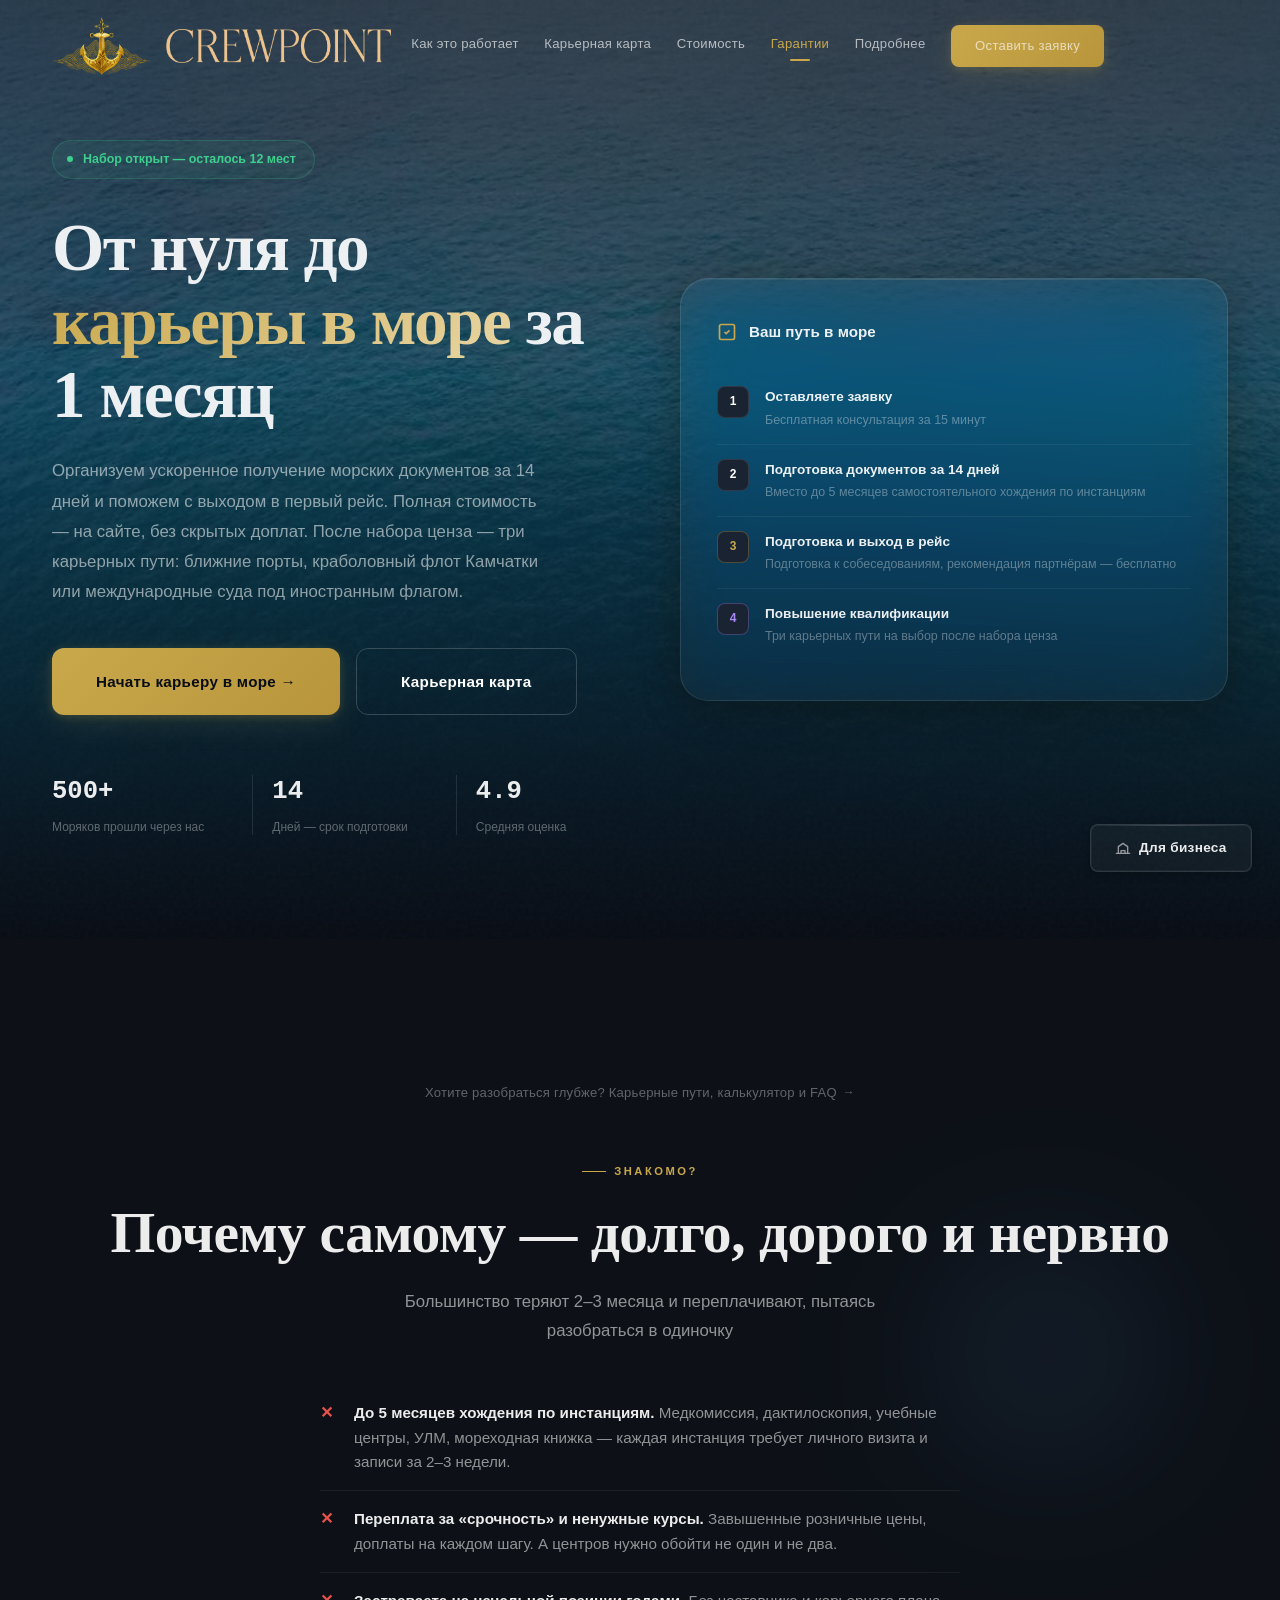
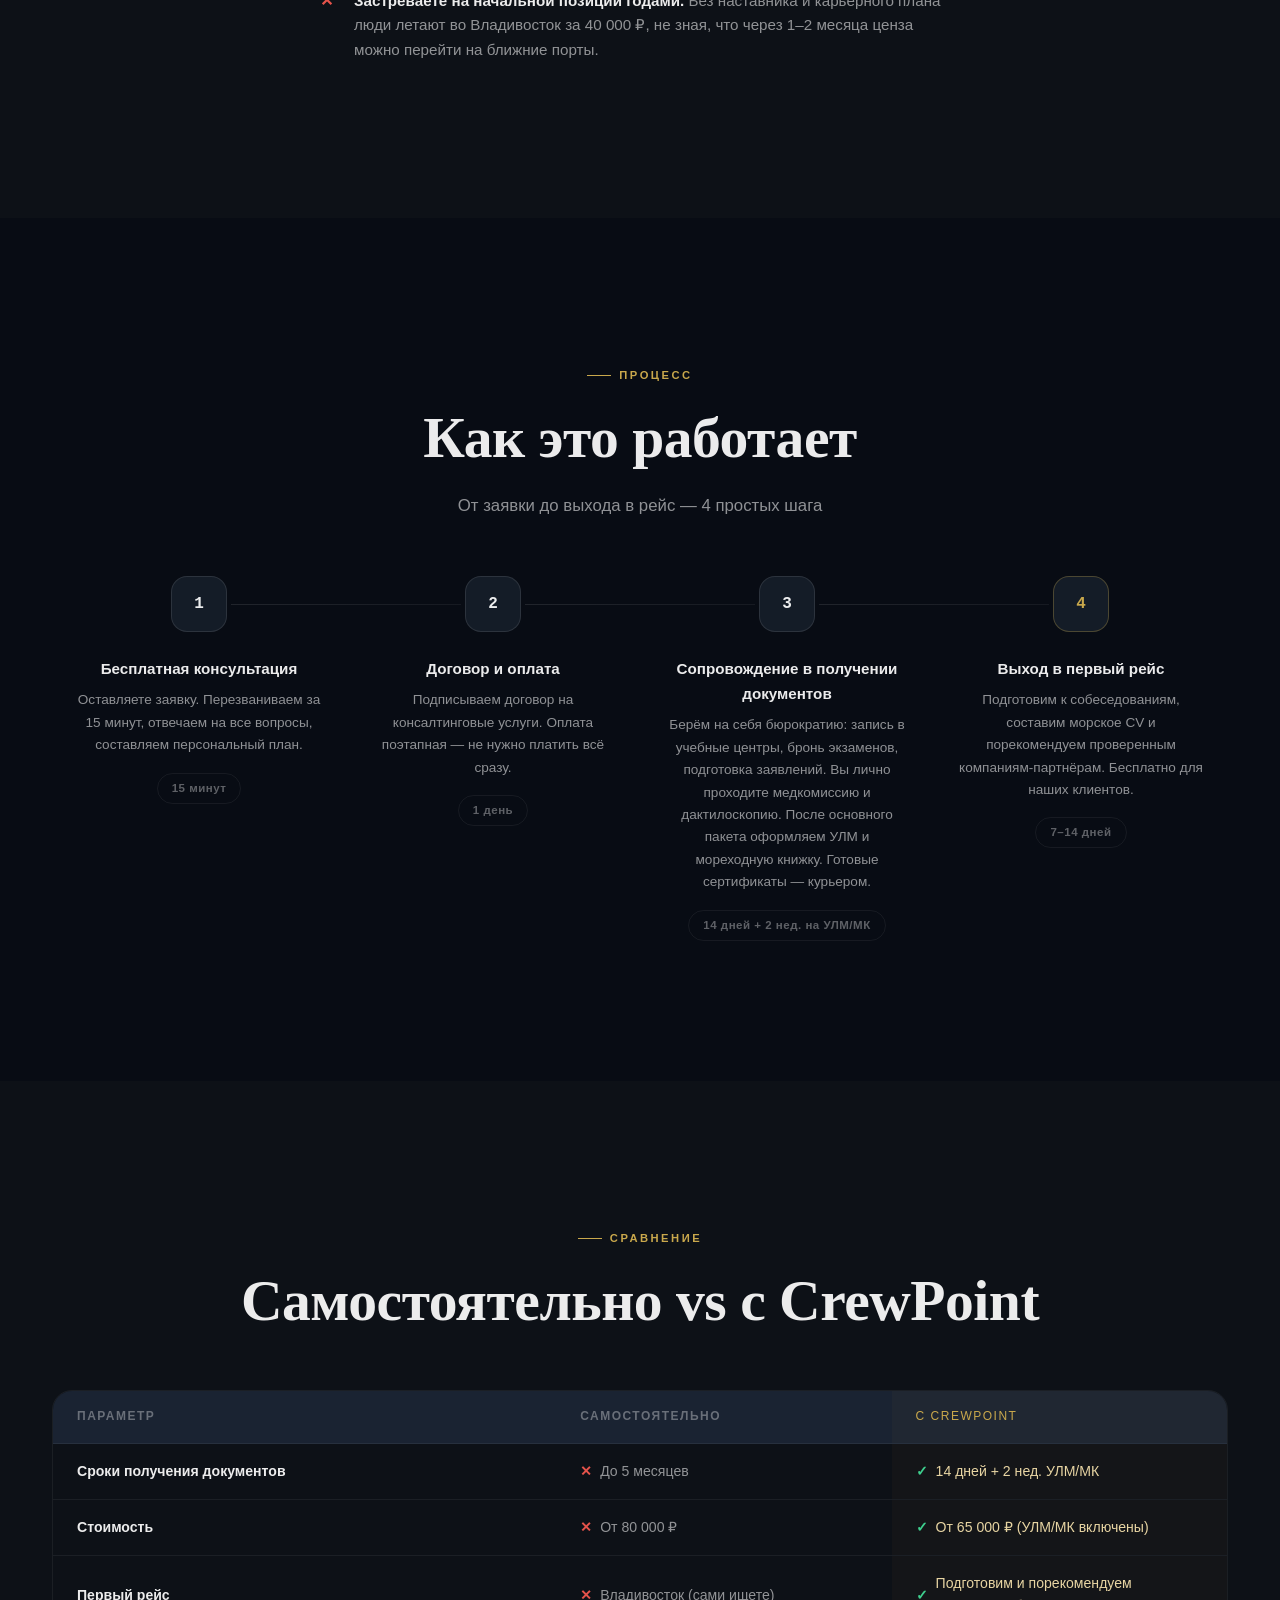
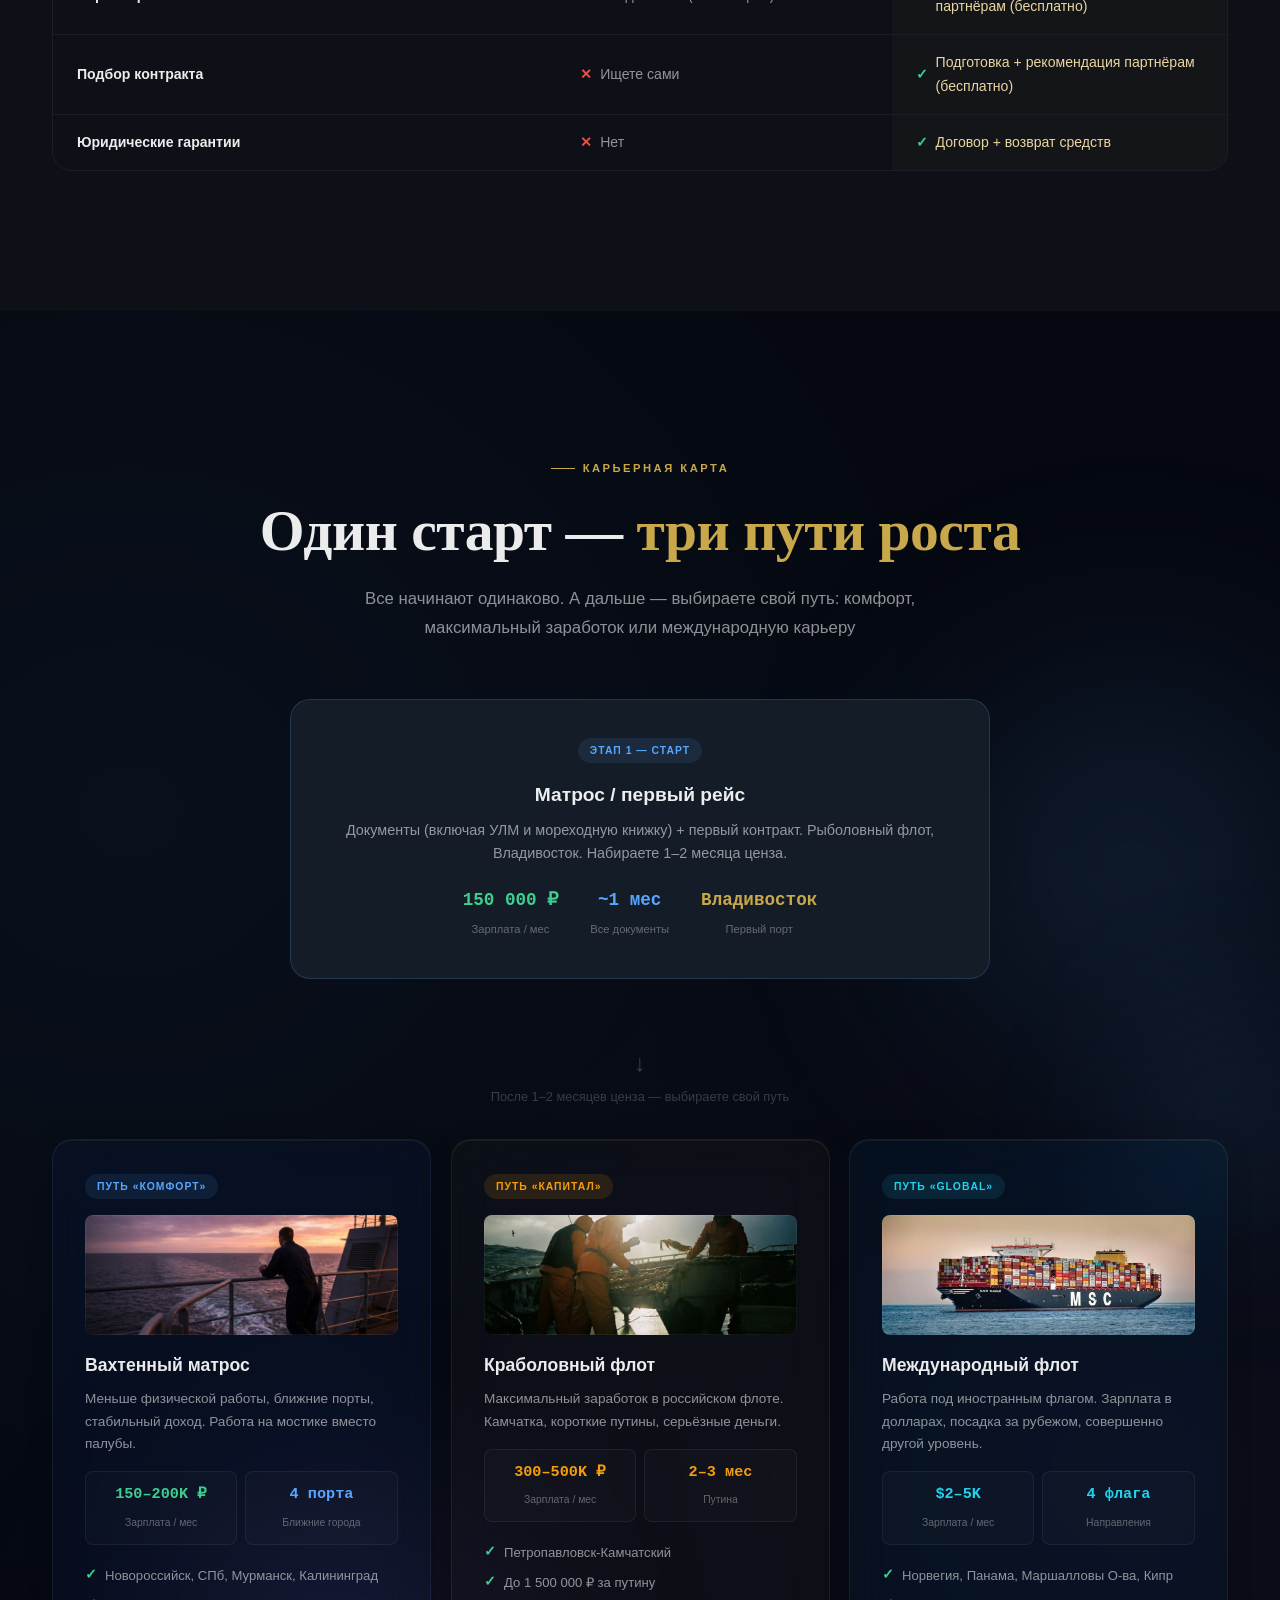
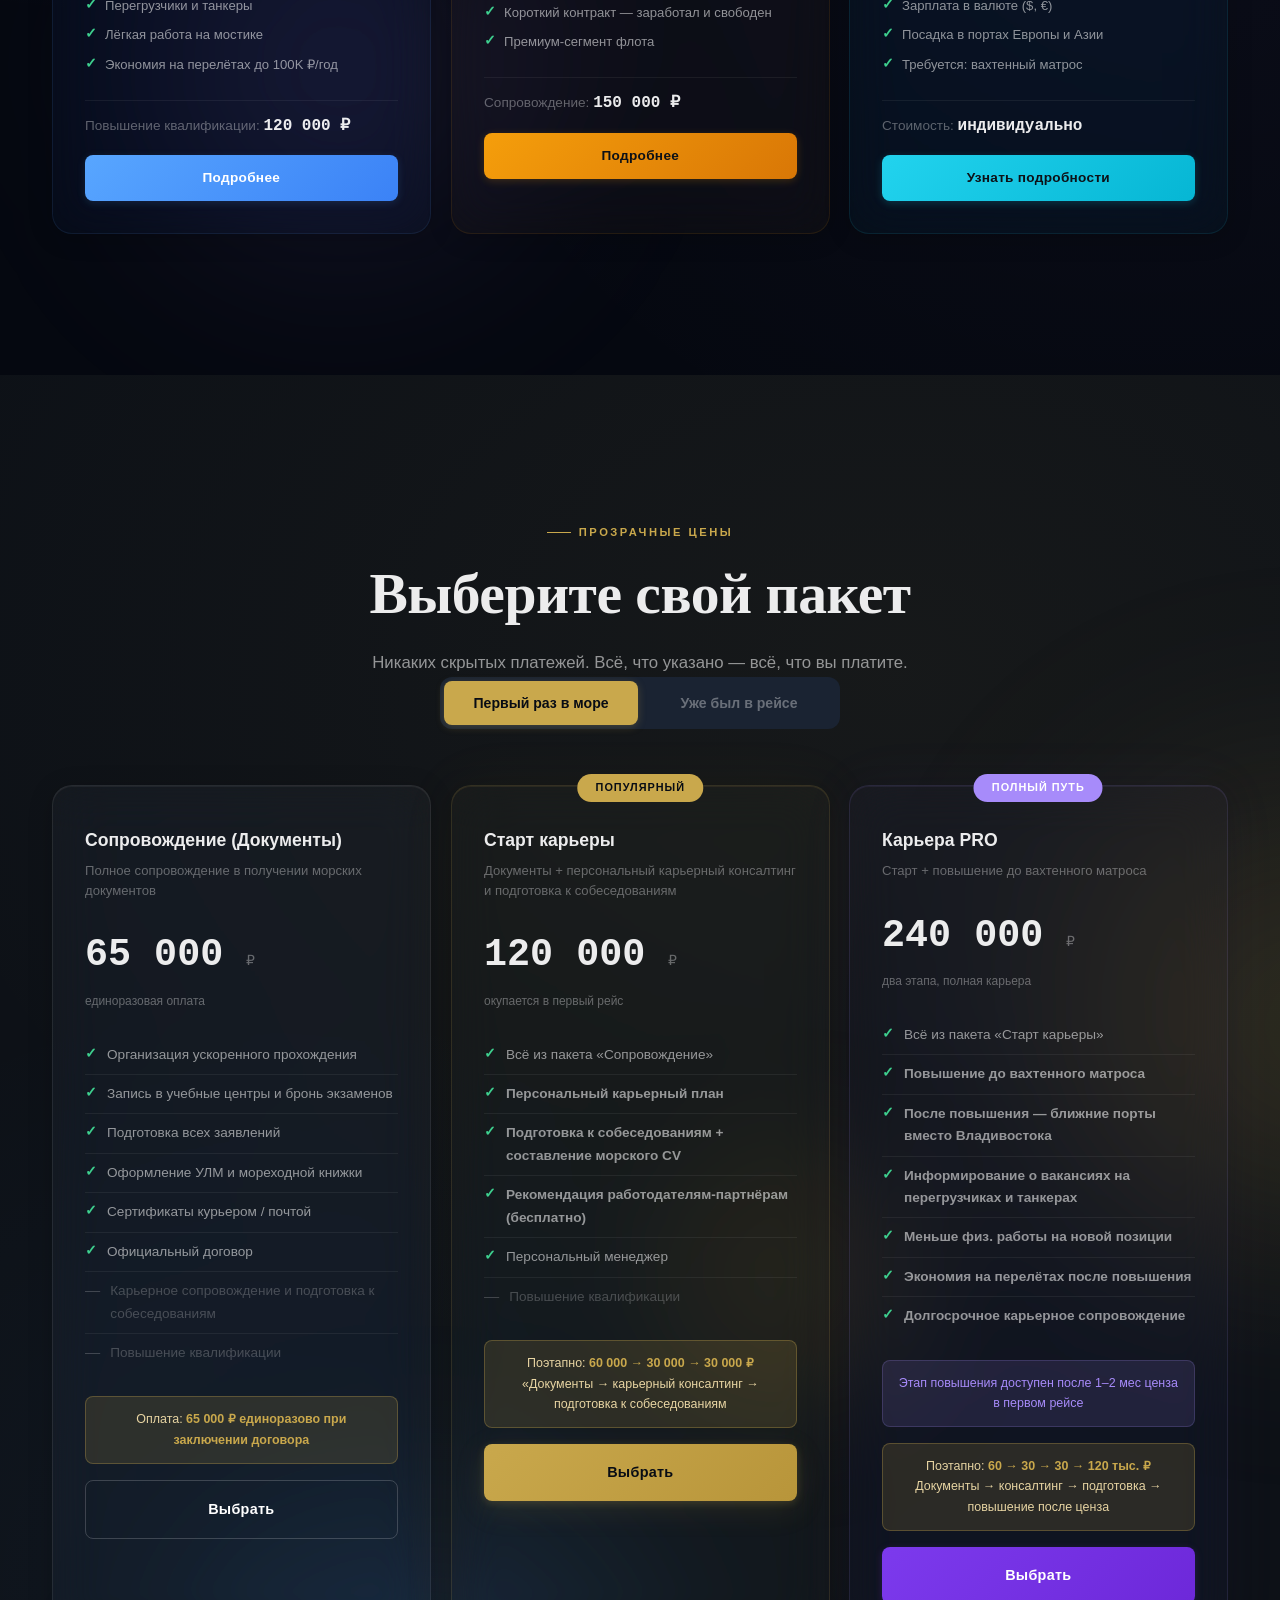
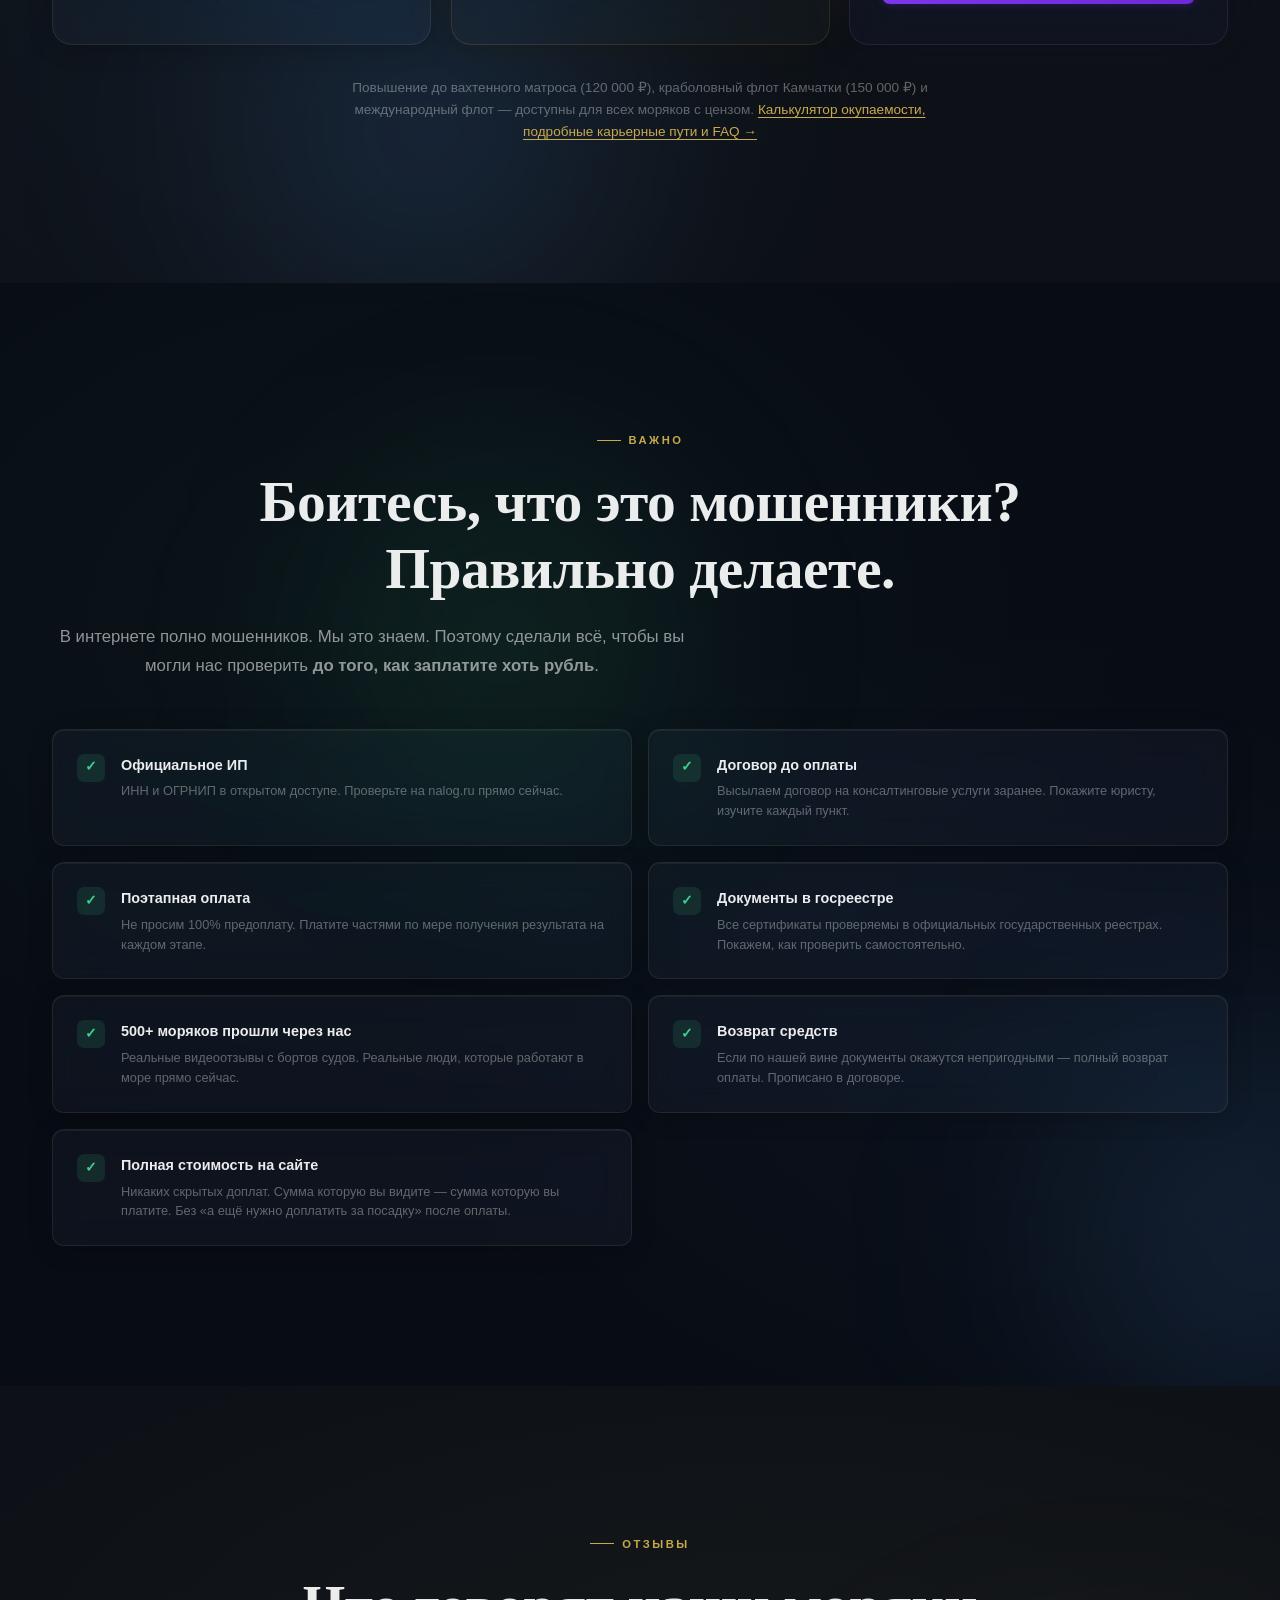
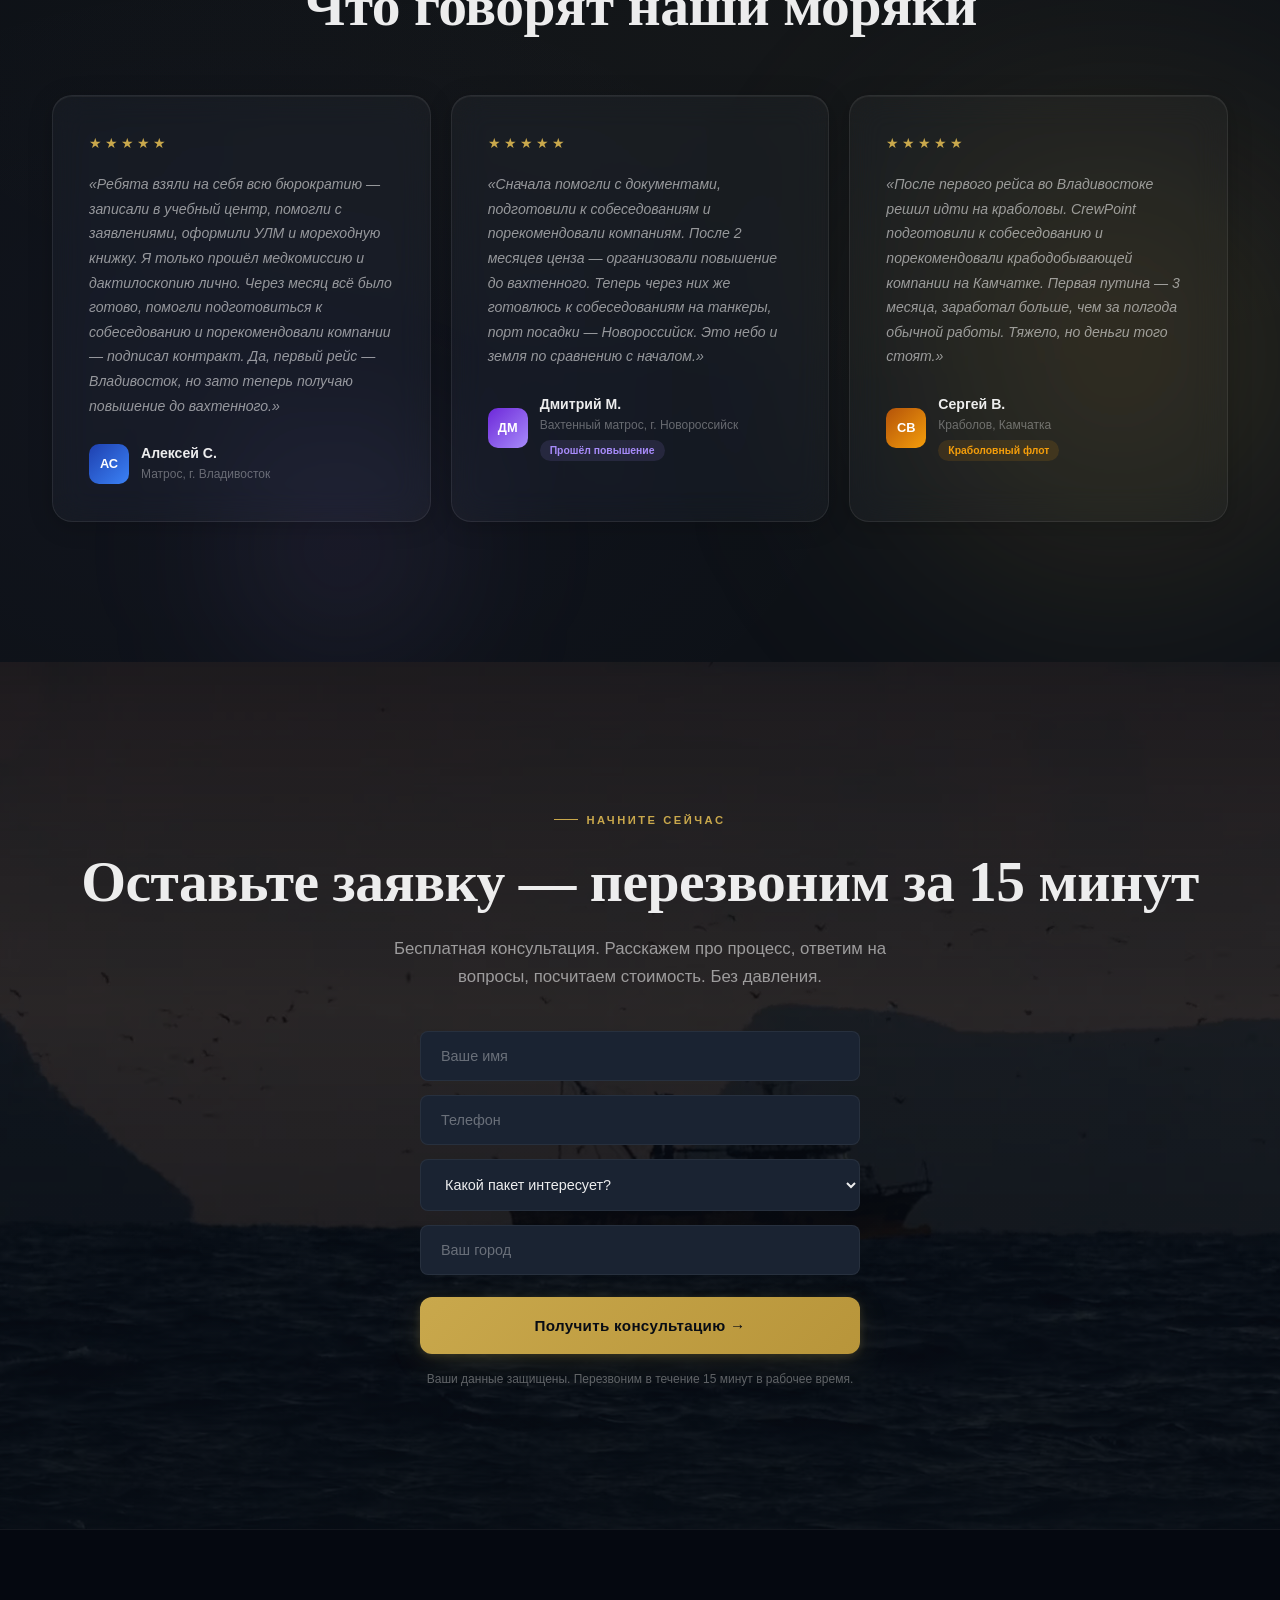
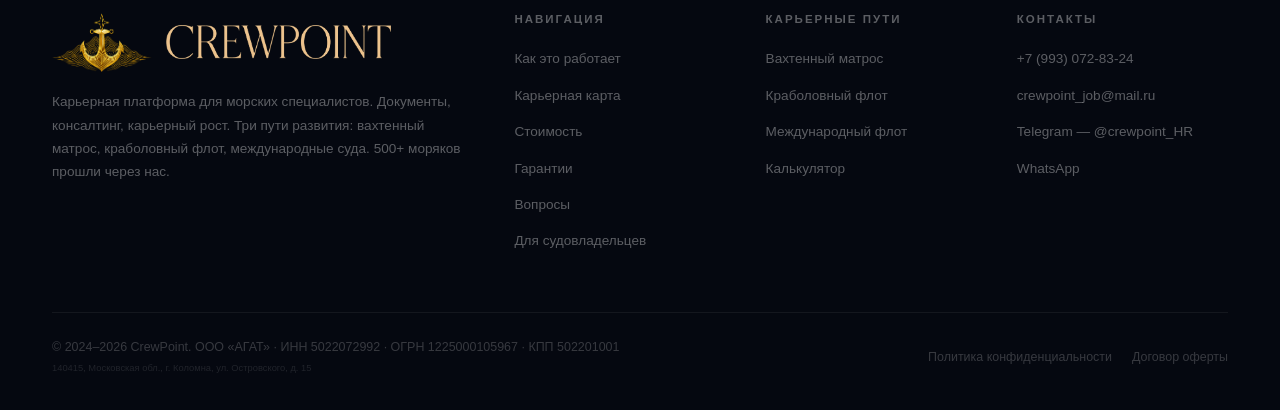
==== commit 928f5b17: "Add files via upload" ====
--- a/index.html
+++ b/index.html
@@ -19,7 +19,7 @@
 <link rel="icon" type="image/png" sizes="96x96" href="favicon-96x96.png"><link rel="icon" type="image/x-icon" href="favicon.ico"><link rel="apple-touch-icon" sizes="180x180" href="apple-touch-icon.png"><link rel="manifest" href="site.webmanifest">
 <link rel="preconnect" href="https://fonts.googleapis.com"><link rel="preconnect" href="https://fonts.gstatic.com" crossorigin>
 <link href="https://fonts.googleapis.com/css2?family=Inter:wght@400;500;600;700&family=Playfair+Display:wght@800&family=JetBrains+Mono:wght@700&display=swap" rel="stylesheet"><link rel="stylesheet" href="assets/css/style.css">
-<script type="application/ld+json">{"@context":"https://schema.org","@type":"ProfessionalService","name":"CrewPoint","legalName":"ООО «АГАТ»","description":"Карьерная платформа для морских специалистов. Документы за 14 дней, карьерный консалтинг, три пути развития.","url":"https://dxlr24.github.io/crewpoint","telephone":"+79952337540","email":"crewpoint_job@mail.ru","priceRange":"55000₽ - 270000₽","address":{"@type":"PostalAddress","addressCountry":"RU"},"aggregateRating":{"@type":"AggregateRating","ratingValue":"4.9","reviewCount":"500","bestRating":"5"},"hasOfferCatalog":{"@type":"OfferCatalog","name":"Пакеты услуг","itemListElement":[{"@type":"Offer","name":"Сопровождение (Документы)","price":"55000","priceCurrency":"RUB","description":"Полное сопровождение в получении морских документов за 14 дней"},{"@type":"Offer","name":"Старт карьеры","price":"120000","priceCurrency":"RUB","description":"Документы + персональный карьерный консалтинг и подготовка к собеседованиям"},{"@type":"Offer","name":"Карьера PRO","price":"240000","priceCurrency":"RUB","description":"Старт + повышение до вахтенного матроса, ближние порты"}]},"sameAs":["https://t.me/crewpoint","https://wa.me/79952337540"]}</script>
+<script type="application/ld+json">{"@context":"https://schema.org","@type":"ProfessionalService","name":"CrewPoint","legalName":"ООО «АГАТ»","description":"Карьерная платформа для морских специалистов. Документы за 14 дней, карьерный консалтинг, три пути развития.","url":"https://dxlr24.github.io/crewpoint","telephone":"+79952337540","email":"crewpoint_job@mail.ru","priceRange":"55000₽ - 270000₽","address":{"@type":"PostalAddress","addressCountry":"RU"},"aggregateRating":{"@type":"AggregateRating","ratingValue":"4.9","reviewCount":"500","bestRating":"5"},"hasOfferCatalog":{"@type":"OfferCatalog","name":"Пакеты услуг","itemListElement":[{"@type":"Offer","name":"Сопровождение (Документы)","price":"55000","priceCurrency":"RUB","description":"Полное сопровождение в получении морских документов за 14 дней"},{"@type":"Offer","name":"Старт карьеры","price":"120000","priceCurrency":"RUB","description":"Документы + персональный карьерный консалтинг и подготовка к собеседованиям"},{"@type":"Offer","name":"Карьера PRO","price":"240000","priceCurrency":"RUB","description":"Старт + повышение до вахтенного матроса, ближние порты"}]},"sameAs":["https://t.me/crewpoint","https://wa.me/79930728324"]}</script>
 </head>
 <body>
 
@@ -281,7 +281,8 @@
 <div class="footer-brand"><a href="index.html" class="logo"><img src="assets/images/logo-anchor.png" alt="CrewPoint" class="logo-icon" width="52" height="52"><img src="assets/images/logo-text.png" alt="CrewPoint" class="logo-name" height="28"></a><p>Карьерная платформа для морских специалистов. Документы, консалтинг, карьерный рост. Три пути развития: вахтенный матрос, краболовный флот, международные суда. 500+ моряков прошли через нас.</p></div>
 <div><h4>Навигация</h4><ul><li><a href="#how">Как это работает</a></li><li><a href="#career">Карьерная карта</a></li><li><a href="#pricing">Стоимость</a></li><li><a href="#trust">Гарантии</a></li><li><a href="details.html#faq">Вопросы</a></li><li><a href="for-owners.html">Для судовладельцев</a></li></ul></div>
 <div><h4>Карьерные пути</h4><ul><li><a href="details.html#path-comfort">Вахтенный матрос</a></li><li><a href="details.html#path-capital">Краболовный флот</a></li><li><a href="details.html#path-global">Международный флот</a></li><li><a href="details.html#calc">Калькулятор</a></li></ul></div>
-<div><h4>Контакты</h4><ul><li><a href="tel:+79952337540">+7 (995) 233-75-40</a></li><li><a href="mailto:crewpoint_job@mail.ru">crewpoint_job@mail.ru</a></li><li><a href="#">Telegram</a></li><li><a href="#">WhatsApp</a></li></ul></div>
+<div><h4>Контакты</h4><ul><li><a href="tel:+79952337540">+7 (995) 233-75-40</a></li><li><a href="mailto:crewpoint_job@mail.ru">crewpoint_job@mail.ru</a></li><li><a href="https://t.me/crewpoint_HR" target="_blank" rel="noopener noreferrer">Telegram — @crewpoint_HR</a></li>
+<li><a href="https://wa.me/79930728324" target="_blank" rel="noopener noreferrer">WhatsApp</a></li></ul></div>
 </div>
 <div class="footer-bottom"><div>
   &copy; 2024–2026 CrewPoint. ООО «АГАТ» · ИНН&nbsp;5022072992 · ОГРН&nbsp;1225000105967 · КПП&nbsp;502201001<br>
@@ -308,7 +309,7 @@
 <div class="sheet-handle" id="sheetHandle"><div class="sheet-handle-bar"></div></div>
 <div class="sheet-status"><span class="sheet-status-text"><span class="sheet-status-dot"></span>Доступны сейчас</span></div>
 <div class="sheet-messengers">
-<a href="https://wa.me/79952337540?text=%D0%97%D0%B4%D1%80%D0%B0%D0%B2%D1%81%D1%82%D0%B2%D1%83%D0%B9%D1%82%D0%B5!%20%D0%98%D0%BD%D1%82%D0%B5%D1%80%D0%B5%D1%81%D1%83%D0%B5%D1%82%20%D0%BA%D0%B0%D1%80%D1%8C%D0%B5%D1%80%D0%B0%20%D0%B2%20%D0%BC%D0%BE%D1%80%D0%B5." target="_blank" rel="noopener noreferrer" class="sheet-msg-card"><div class="sheet-msg-icon sheet-msg-icon--wa"><svg viewBox="0 0 24 24"><path d="M17.472 14.382c-.297-.149-1.758-.867-2.03-.967-.273-.099-.471-.148-.67.15-.197.297-.767.966-.94 1.164-.173.199-.347.223-.644.075-.297-.15-1.255-.463-2.39-1.475-.883-.788-1.48-1.761-1.653-2.059-.173-.297-.018-.458.13-.606.134-.133.298-.347.446-.52.149-.174.198-.298.298-.497.099-.198.05-.371-.025-.52-.075-.149-.669-1.612-.916-2.207-.242-.579-.487-.5-.669-.51-.173-.008-.371-.01-.57-.01-.198 0-.52.074-.792.372-.272.297-1.04 1.016-1.04 2.479 0 1.462 1.065 2.875 1.213 3.074.149.198 2.096 3.2 5.077 4.487.709.306 1.262.489 1.694.625.712.227 1.36.195 1.871.118.571-.085 1.758-.719 2.006-1.413.248-.694.248-1.289.173-1.413-.074-.124-.272-.198-.57-.347m-5.421 7.403h-.004a9.87 9.87 0 01-5.031-1.378l-.361-.214-3.741.982.998-3.648-.235-.374a9.86 9.86 0 01-1.51-5.26c.001-5.45 4.436-9.884 9.888-9.884 2.64 0 5.122 1.03 6.988 2.898a9.825 9.825 0 012.893 6.994c-.003 5.45-4.437 9.884-9.885 9.884m8.413-18.297A11.815 11.815 0 0012.05 0C5.495 0 .16 5.335.157 11.892c0 2.096.547 4.142 1.588 5.945L.057 24l6.305-1.654a11.882 11.882 0 005.683 1.448h.005c6.554 0 11.89-5.335 11.893-11.893a11.821 11.821 0 00-3.48-8.413z"/></svg></div><div><div class="sheet-msg-name">WhatsApp</div><div class="sheet-msg-sub">Ответим за 5 минут</div></div></a>
+<a href="https://wa.me/79930728324?text=%D0%97%D0%B4%D1%80%D0%B0%D0%B2%D1%81%D1%82%D0%B2%D1%83%D0%B9%D1%82%D0%B5!%20%D0%98%D0%BD%D1%82%D0%B5%D1%80%D0%B5%D1%81%D1%83%D0%B5%D1%82%20%D0%BA%D0%B0%D1%80%D1%8C%D0%B5%D1%80%D0%B0%20%D0%B2%20%D0%BC%D0%BE%D1%80%D0%B5." target="_blank" rel="noopener noreferrer" class="sheet-msg-card"><div class="sheet-msg-icon sheet-msg-icon--wa"><svg viewBox="0 0 24 24"><path d="M17.472 14.382c-.297-.149-1.758-.867-2.03-.967-.273-.099-.471-.148-.67.15-.197.297-.767.966-.94 1.164-.173.199-.347.223-.644.075-.297-.15-1.255-.463-2.39-1.475-.883-.788-1.48-1.761-1.653-2.059-.173-.297-.018-.458.13-.606.134-.133.298-.347.446-.52.149-.174.198-.298.298-.497.099-.198.05-.371-.025-.52-.075-.149-.669-1.612-.916-2.207-.242-.579-.487-.5-.669-.51-.173-.008-.371-.01-.57-.01-.198 0-.52.074-.792.372-.272.297-1.04 1.016-1.04 2.479 0 1.462 1.065 2.875 1.213 3.074.149.198 2.096 3.2 5.077 4.487.709.306 1.262.489 1.694.625.712.227 1.36.195 1.871.118.571-.085 1.758-.719 2.006-1.413.248-.694.248-1.289.173-1.413-.074-.124-.272-.198-.57-.347m-5.421 7.403h-.004a9.87 9.87 0 01-5.031-1.378l-.361-.214-3.741.982.998-3.648-.235-.374a9.86 9.86 0 01-1.51-5.26c.001-5.45 4.436-9.884 9.888-9.884 2.64 0 5.122 1.03 6.988 2.898a9.825 9.825 0 012.893 6.994c-.003 5.45-4.437 9.884-9.885 9.884m8.413-18.297A11.815 11.815 0 0012.05 0C5.495 0 .16 5.335.157 11.892c0 2.096.547 4.142 1.588 5.945L.057 24l6.305-1.654a11.882 11.882 0 005.683 1.448h.005c6.554 0 11.89-5.335 11.893-11.893a11.821 11.821 0 00-3.48-8.413z"/></svg></div><div><div class="sheet-msg-name">WhatsApp</div><div class="sheet-msg-sub">Ответим за 5 минут</div></div></a>
 <a href="https://t.me/crewpoint" target="_blank" rel="noopener noreferrer" class="sheet-msg-card"><div class="sheet-msg-icon sheet-msg-icon--tg"><svg viewBox="0 0 24 24"><path d="M11.944 0A12 12 0 000 12a12 12 0 0012 12 12 12 0 0012-12A12 12 0 0012 0a12 12 0 00-.056 0zm4.962 7.224c.1-.002.321.023.465.14a.506.506 0 01.171.325c.016.093.036.306.02.472-.18 1.898-.962 6.502-1.36 8.627-.168.9-.499 1.201-.82 1.23-.696.065-1.225-.46-1.9-.902-1.056-.693-1.653-1.124-2.678-1.8-1.185-.78-.417-1.21.258-1.91.177-.184 3.247-2.977 3.307-3.23.007-.032.014-.15-.056-.212s-.174-.041-.249-.024c-.106.024-1.793 1.14-5.061 3.345-.479.33-.913.49-1.302.48-.428-.008-1.252-.241-1.865-.44-.752-.245-1.349-.374-1.297-.789.027-.216.325-.437.893-.663 3.498-1.524 5.83-2.529 6.998-3.014 3.332-1.386 4.025-1.627 4.476-1.635z"/></svg></div><div><div class="sheet-msg-name">Telegram</div><div class="sheet-msg-sub">Удобно и быстро</div></div></a>
 <a href="https://max.ru/u/f9LHodD0cOKULB_BqpAoV2pXFiXjt_VEQ90fdsavg1jRHs-5-CReeD_V-4c" target="_blank" rel="noopener noreferrer" class="sheet-msg-card"><div class="sheet-msg-icon sheet-msg-icon--max"><img src="assets/images/max-logo.svg" alt="Max" width="22" height="22"></div><div><div class="sheet-msg-name">Max</div><div class="sheet-msg-sub">Российский мессенджер</div></div></a>
 </div>
--- a/assets/css/style.css
+++ b/assets/css/style.css
@@ -973,7 +973,4 @@
   .tariff-head span:last-child,.tariff-payment{display:none}
   .cta-final-wrap{flex-direction:column;align-items:stretch}
   .cta-final-wrap .btn{width:100%}
-}
-@media(min-width:1025px){
-  .float-cta{display:none !important}
 }
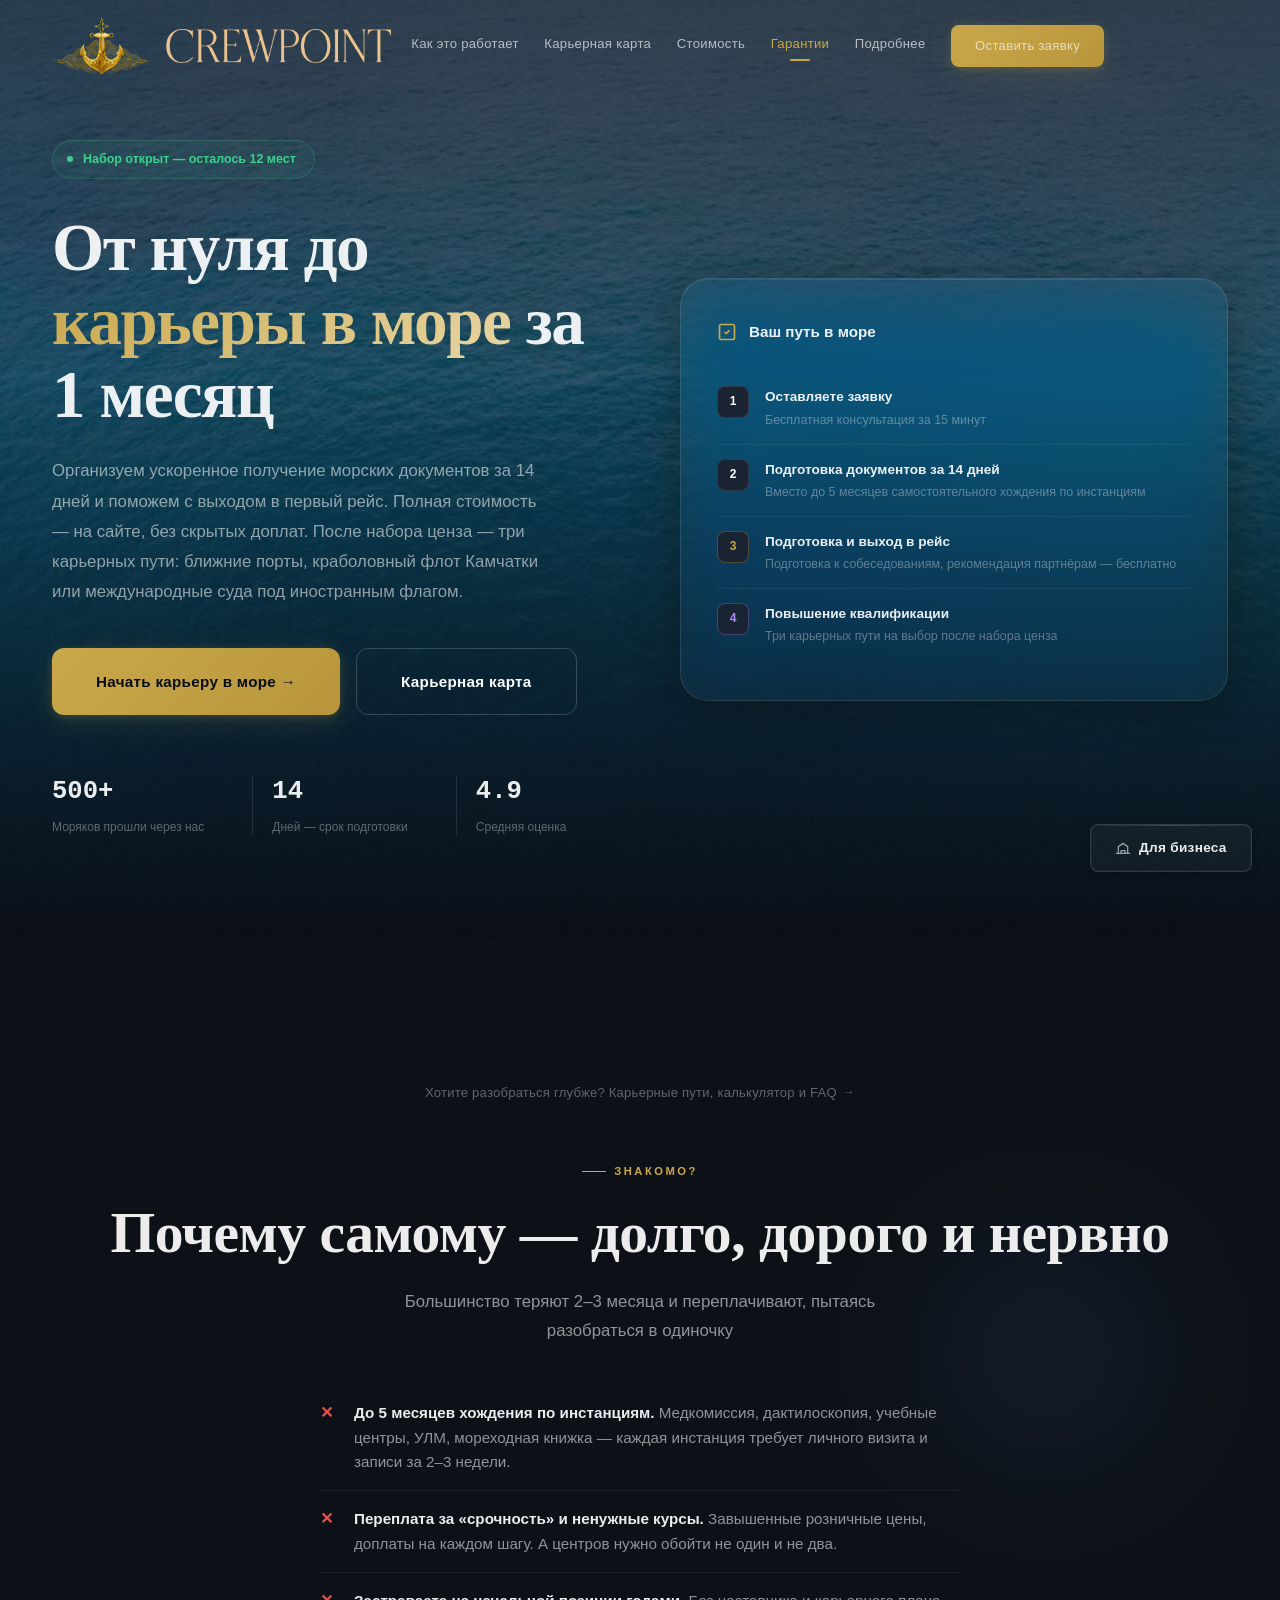
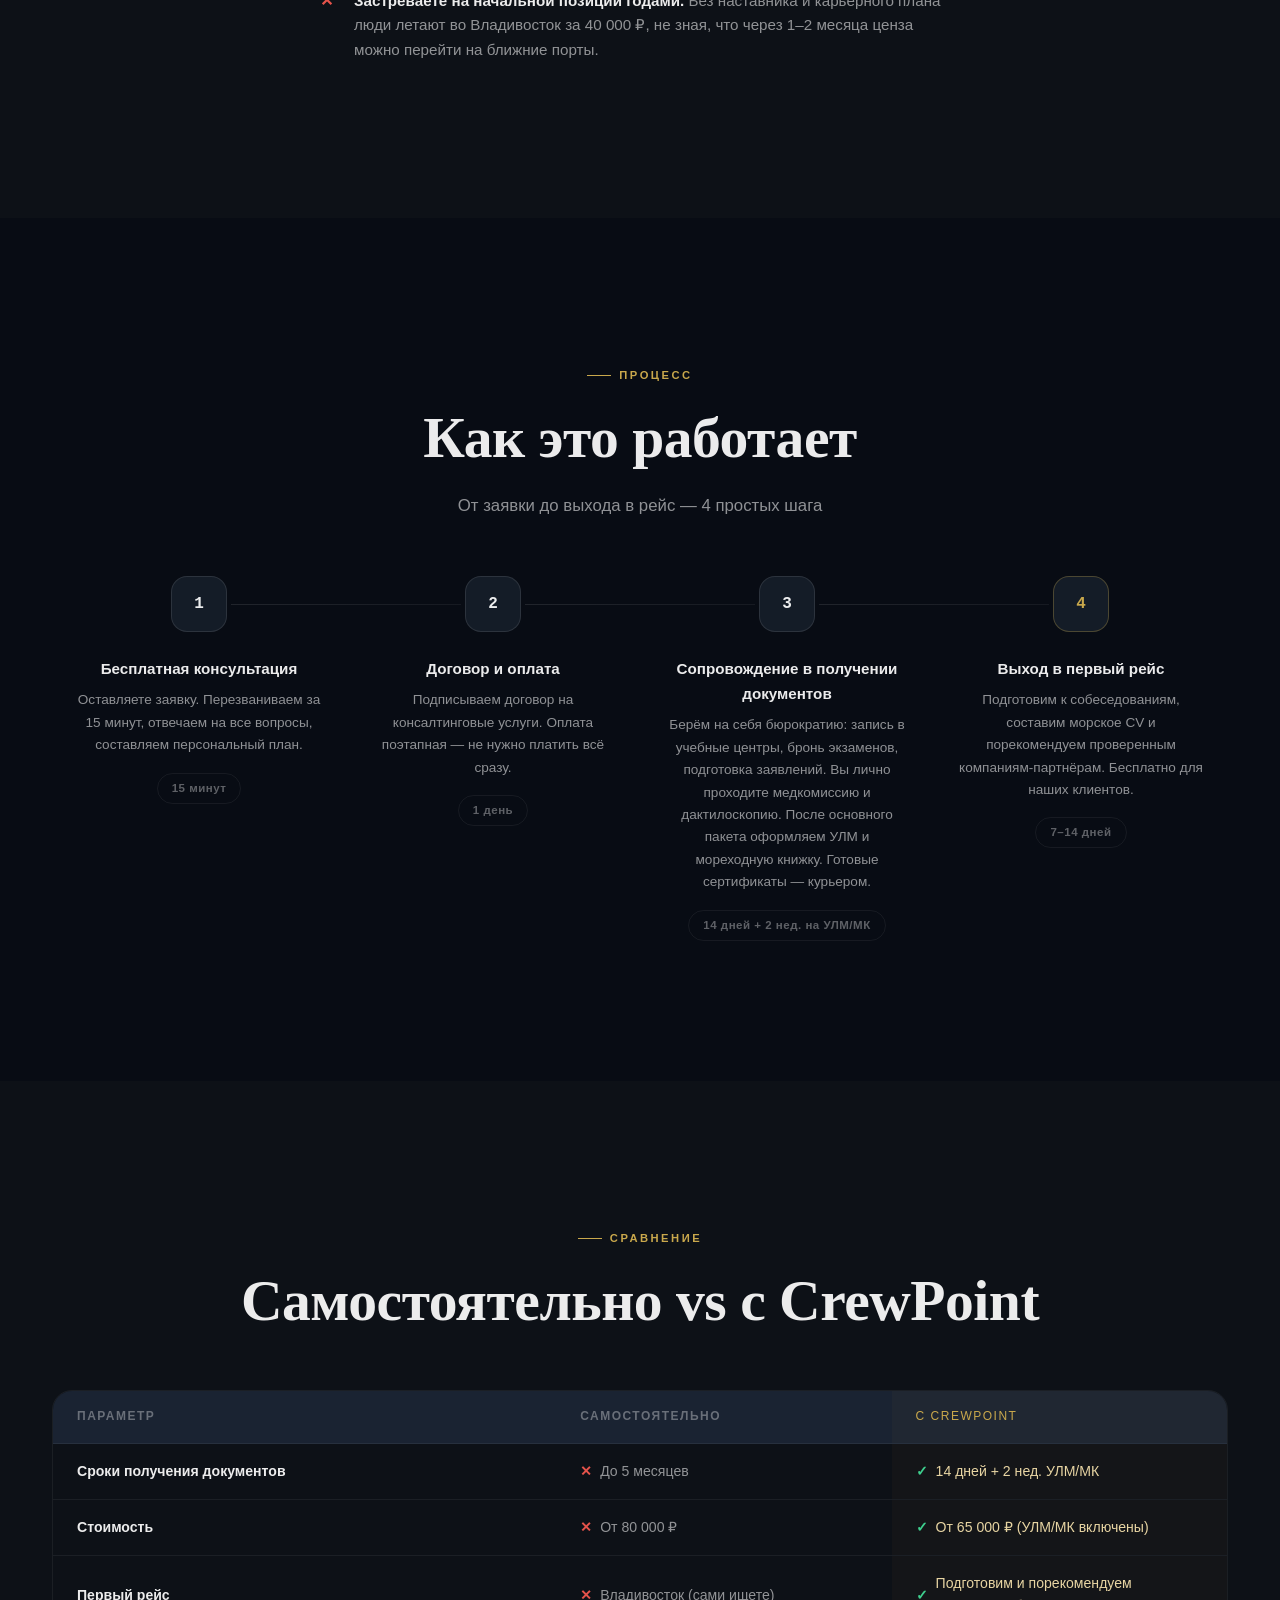
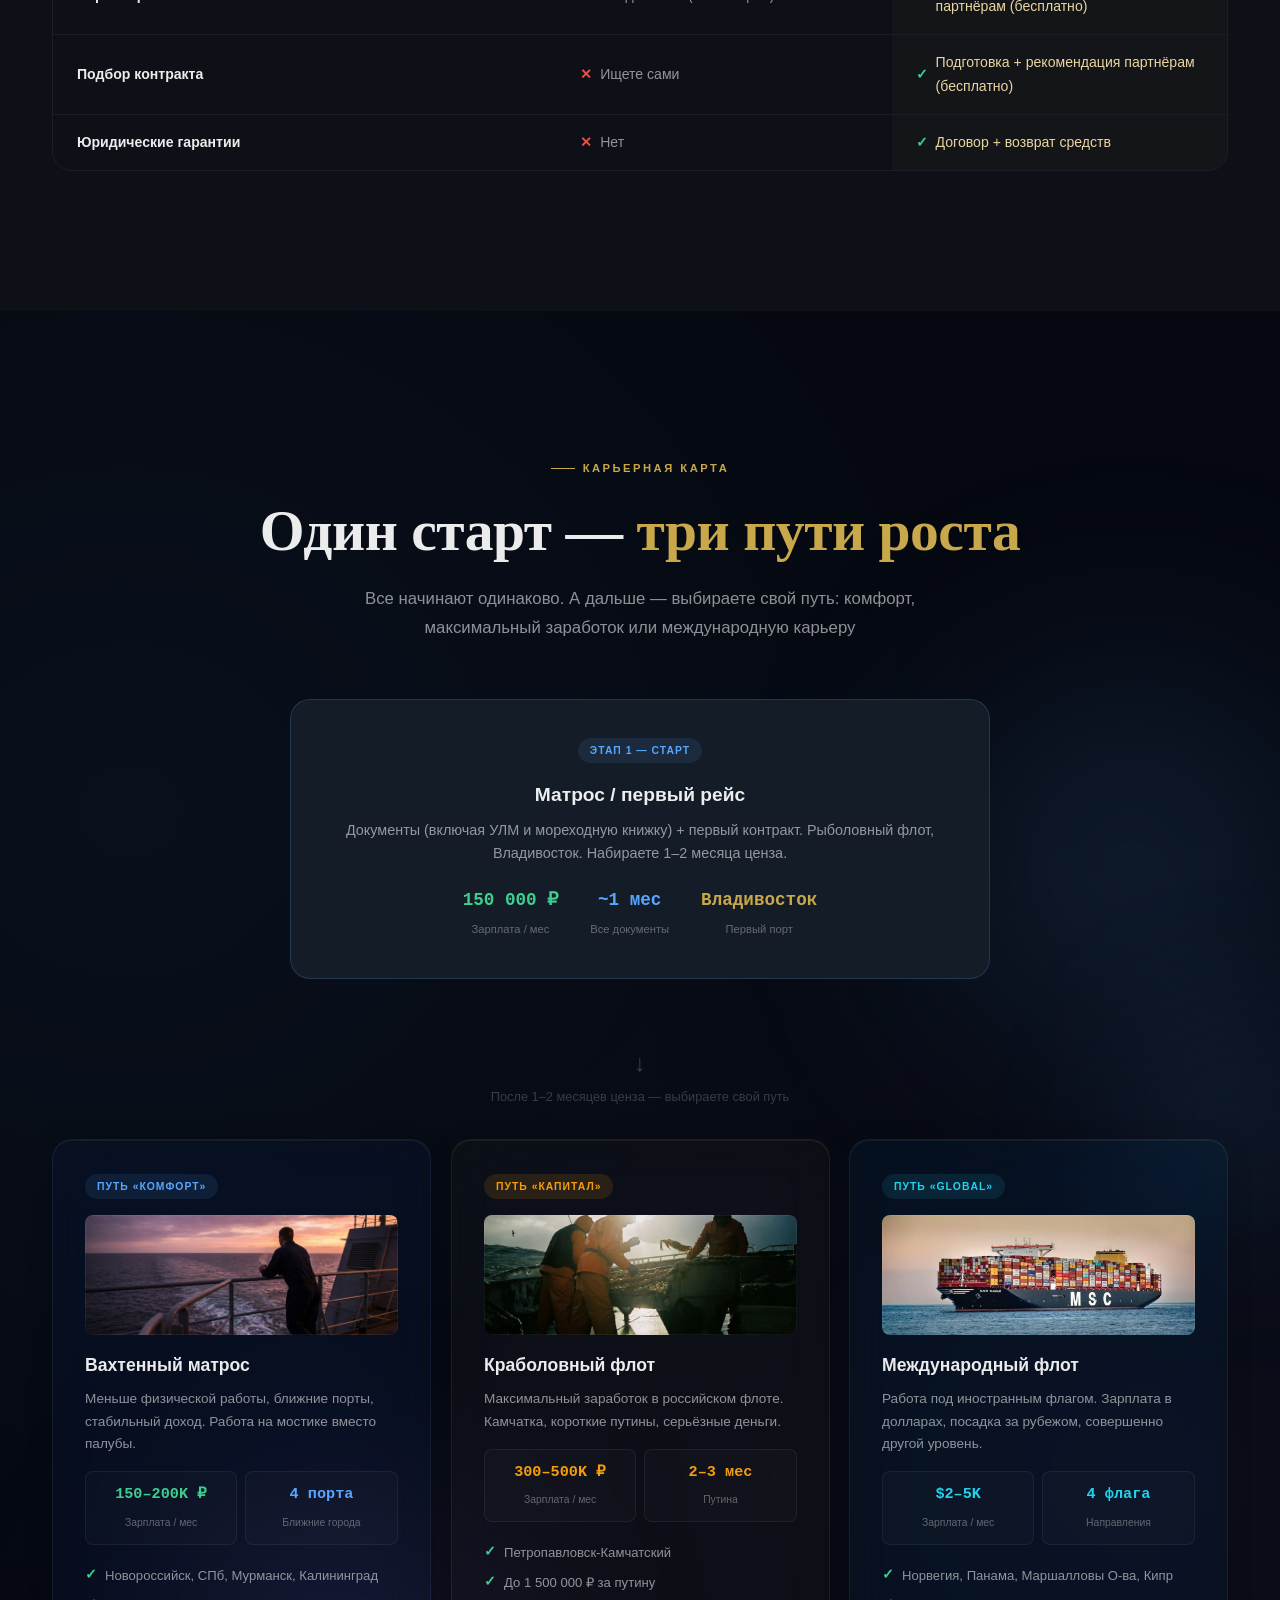
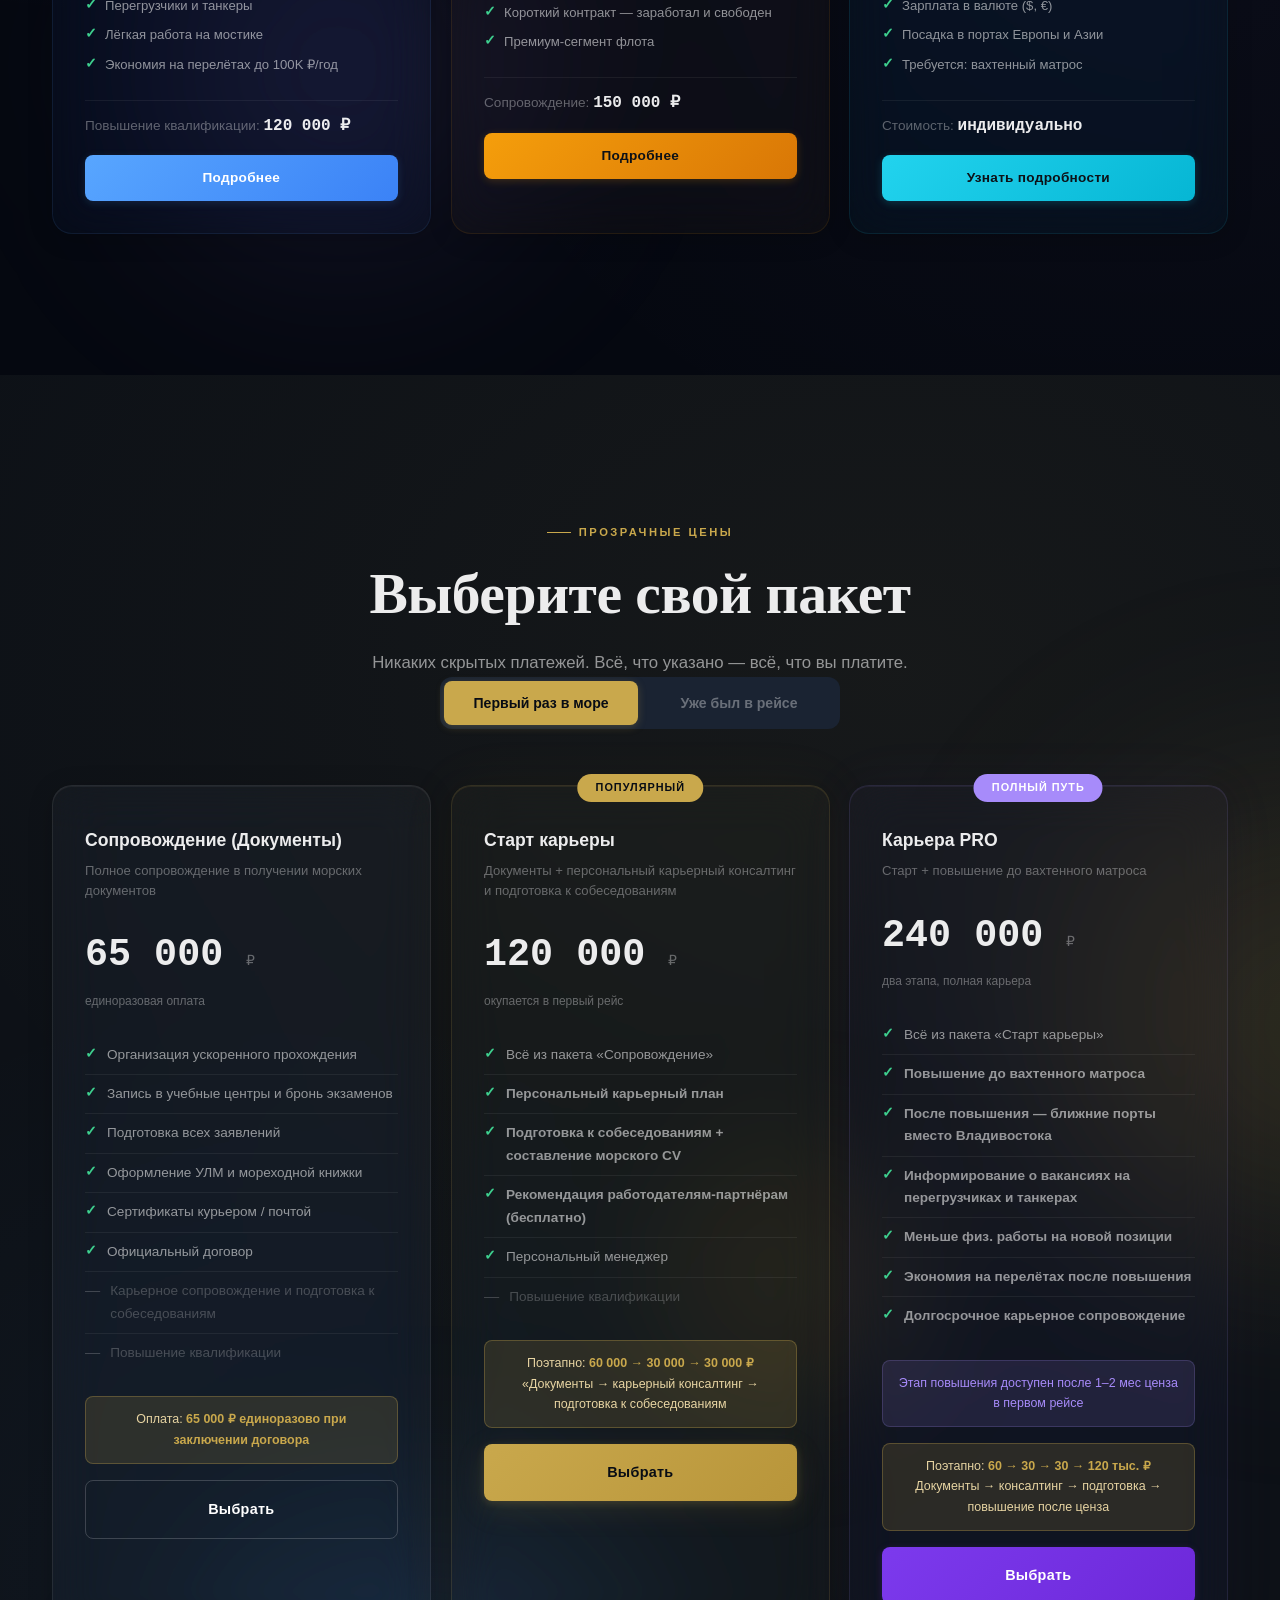
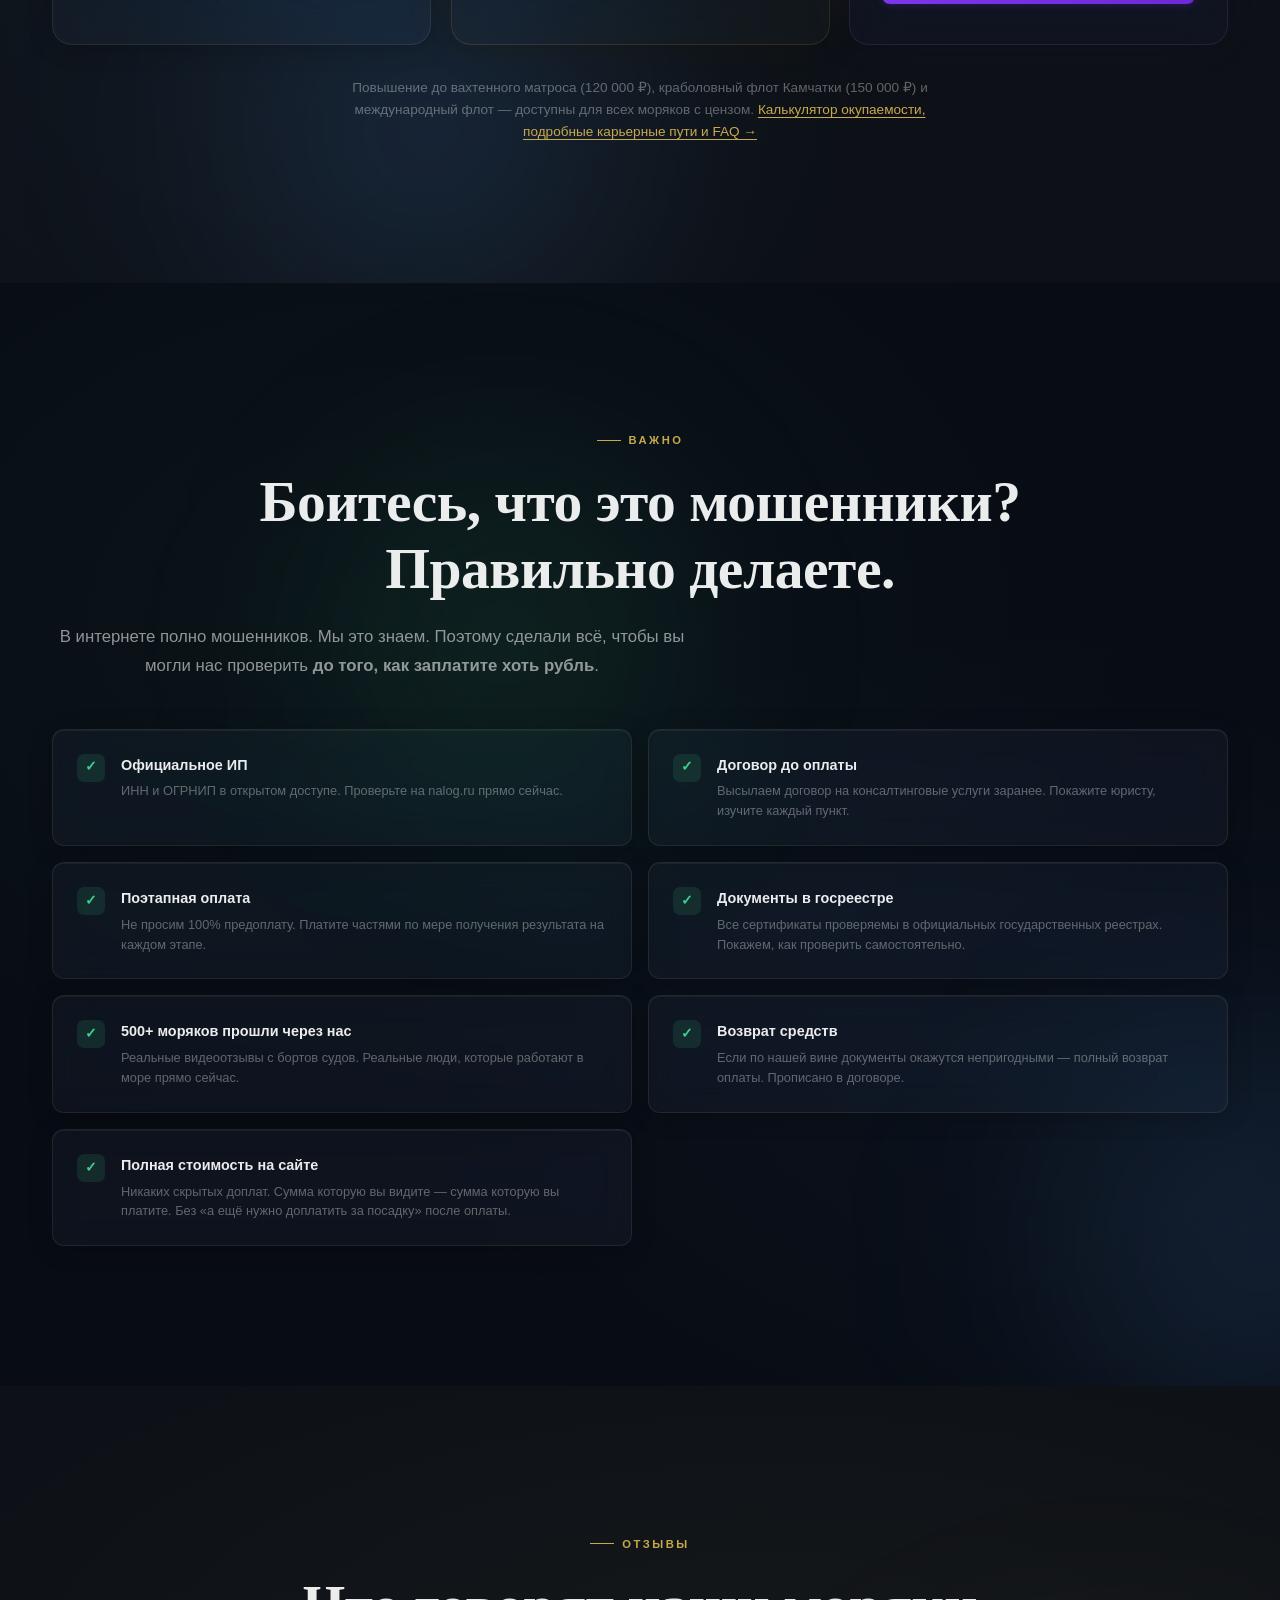
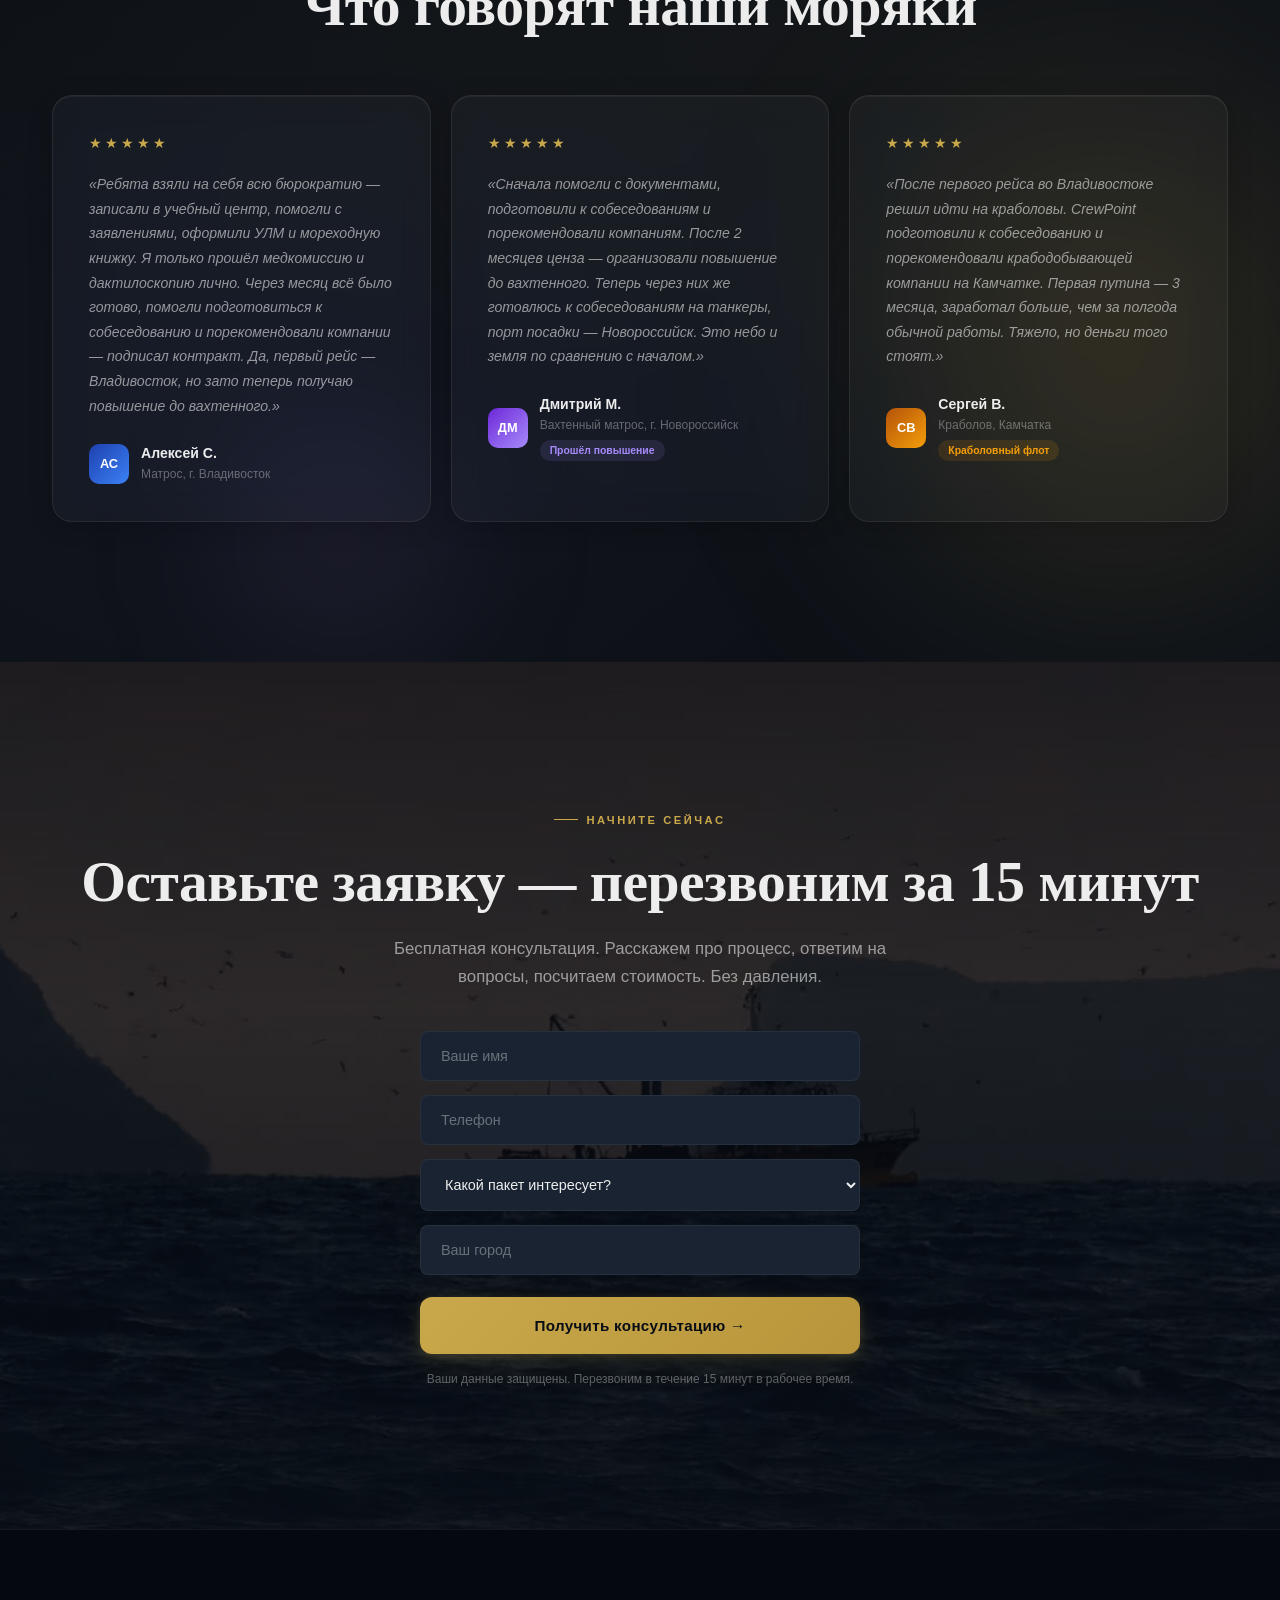
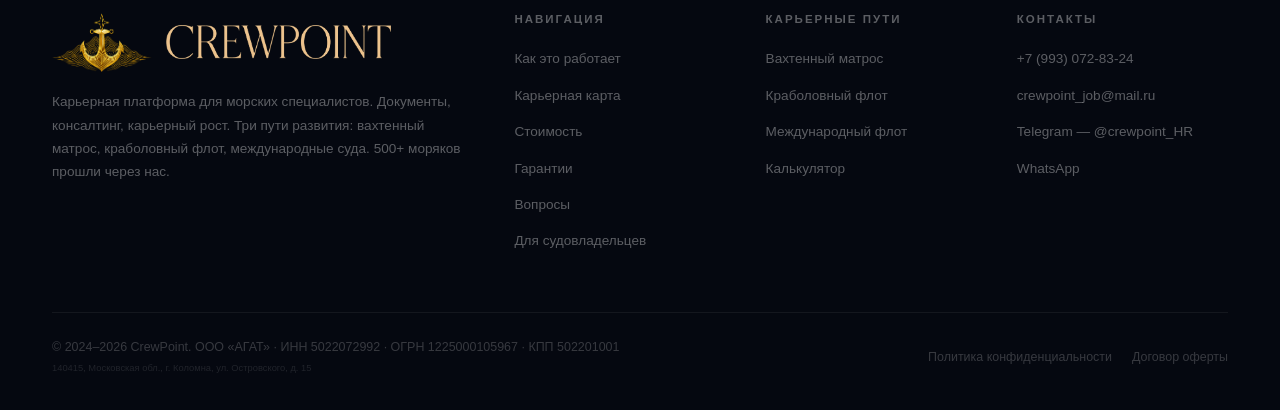
==== commit c8feaceb: "Add files via upload" ====
--- a/index.html
+++ b/index.html
@@ -265,7 +265,7 @@
 <div class="form-success" id="formSuccess">
 <div class="s-icon">&#10003;</div><h3>Заявка отправлена!</h3><p>Перезвоним в течение 15 минут в рабочее время.</p>
 <div style="margin-top:28px;padding:20px;background:rgba(255,255,255,0.03);border:1px solid rgba(255,255,255,0.08);border-radius:12px;text-align:left"><p style="font-size:.75rem;font-weight:700;letter-spacing:2px;text-transform:uppercase;color:var(--text-muted);margin-bottom:14px">Что будет дальше</p><div style="display:flex;flex-direction:column;gap:10px"><div style="display:flex;align-items:flex-start;gap:12px;font-size:.85rem;color:var(--text-secondary)"><span style="color:var(--gold);font-weight:700;min-width:20px">1.</span>Менеджер перезвонит и ответит на все вопросы</div><div style="display:flex;align-items:flex-start;gap:12px;font-size:.85rem;color:var(--text-secondary)"><span style="color:var(--gold);font-weight:700;min-width:20px">2.</span>Составим персональный план и пришлём договор</div><div style="display:flex;align-items:flex-start;gap:12px;font-size:.85rem;color:var(--text-secondary)"><span style="color:var(--gold);font-weight:700;min-width:20px">3.</span>Через 14 дней у вас будут готовые документы</div></div></div>
-<div style="margin-top:16px;display:flex;flex-direction:column;gap:10px"><a href="details.html" style="display:flex;align-items:center;justify-content:center;gap:8px;padding:13px 20px;background:rgba(255,255,255,0.04);border:1px solid rgba(255,255,255,0.08);border-radius:8px;color:var(--text-primary);text-decoration:none;font-size:.85rem;font-weight:600;transition:background .3s">Пока ждёте — изучите карьерные пути →</a><a href="https://t.me/crewpoint" target="_blank" rel="noopener noreferrer" style="display:flex;align-items:center;justify-content:center;gap:8px;padding:13px 20px;background:rgba(42,171,238,0.08);border:1px solid rgba(42,171,238,0.2);border-radius:8px;color:#2AABEE;text-decoration:none;font-size:.85rem;font-weight:600">Написать в Telegram если срочно</a><a href="crewpoint-brochure-2026.pdf" download="CrewPoint-чеклист-10-вопросов.html" style="display:flex;align-items:center;justify-content:center;gap:10px;padding:13px 20px;background:rgba(201,168,76,0.08);border:1px solid rgba(201,168,76,0.25);border-radius:8px;color:#C9A84C;text-decoration:none;font-size:.85rem;font-weight:600;transition:background .3s">
+<div style="margin-top:16px;display:flex;flex-direction:column;gap:10px"><a href="details.html" style="display:flex;align-items:center;justify-content:center;gap:8px;padding:13px 20px;background:rgba(255,255,255,0.04);border:1px solid rgba(255,255,255,0.08);border-radius:8px;color:var(--text-primary);text-decoration:none;font-size:.85rem;font-weight:600;transition:background .3s">Пока ждёте — изучите карьерные пути →</a><a href="https://t.me/crewpoint" target="_blank" rel="noopener noreferrer" style="display:flex;align-items:center;justify-content:center;gap:8px;padding:13px 20px;background:rgba(42,171,238,0.08);border:1px solid rgba(42,171,238,0.2);border-radius:8px;color:#2AABEE;text-decoration:none;font-size:.85rem;font-weight:600">Написать в Telegram если срочно</a><a href="crewpoint-brochure-2026.pdf" download="CrewPoint-чеклист-10-вопросов.pdf" style="display:flex;align-items:center;justify-content:center;gap:10px;padding:13px 20px;background:rgba(201,168,76,0.08);border:1px solid rgba(201,168,76,0.25);border-radius:8px;color:#C9A84C;text-decoration:none;font-size:.85rem;font-weight:600;transition:background .3s">
   <svg width="16" height="16" viewBox="0 0 24 24" fill="none" stroke="currentColor" stroke-width="2" stroke-linecap="round" stroke-linejoin="round"><path d="M21 15v4a2 2 0 0 1-2 2H5a2 2 0 0 1-2-2v-4"/><polyline points="7 10 12 15 17 10"/><line x1="12" y1="15" x2="12" y2="3"/></svg>Скачать чек-лист — 10 вопросов перед рейсом</a></div>
 </div>
 </div>
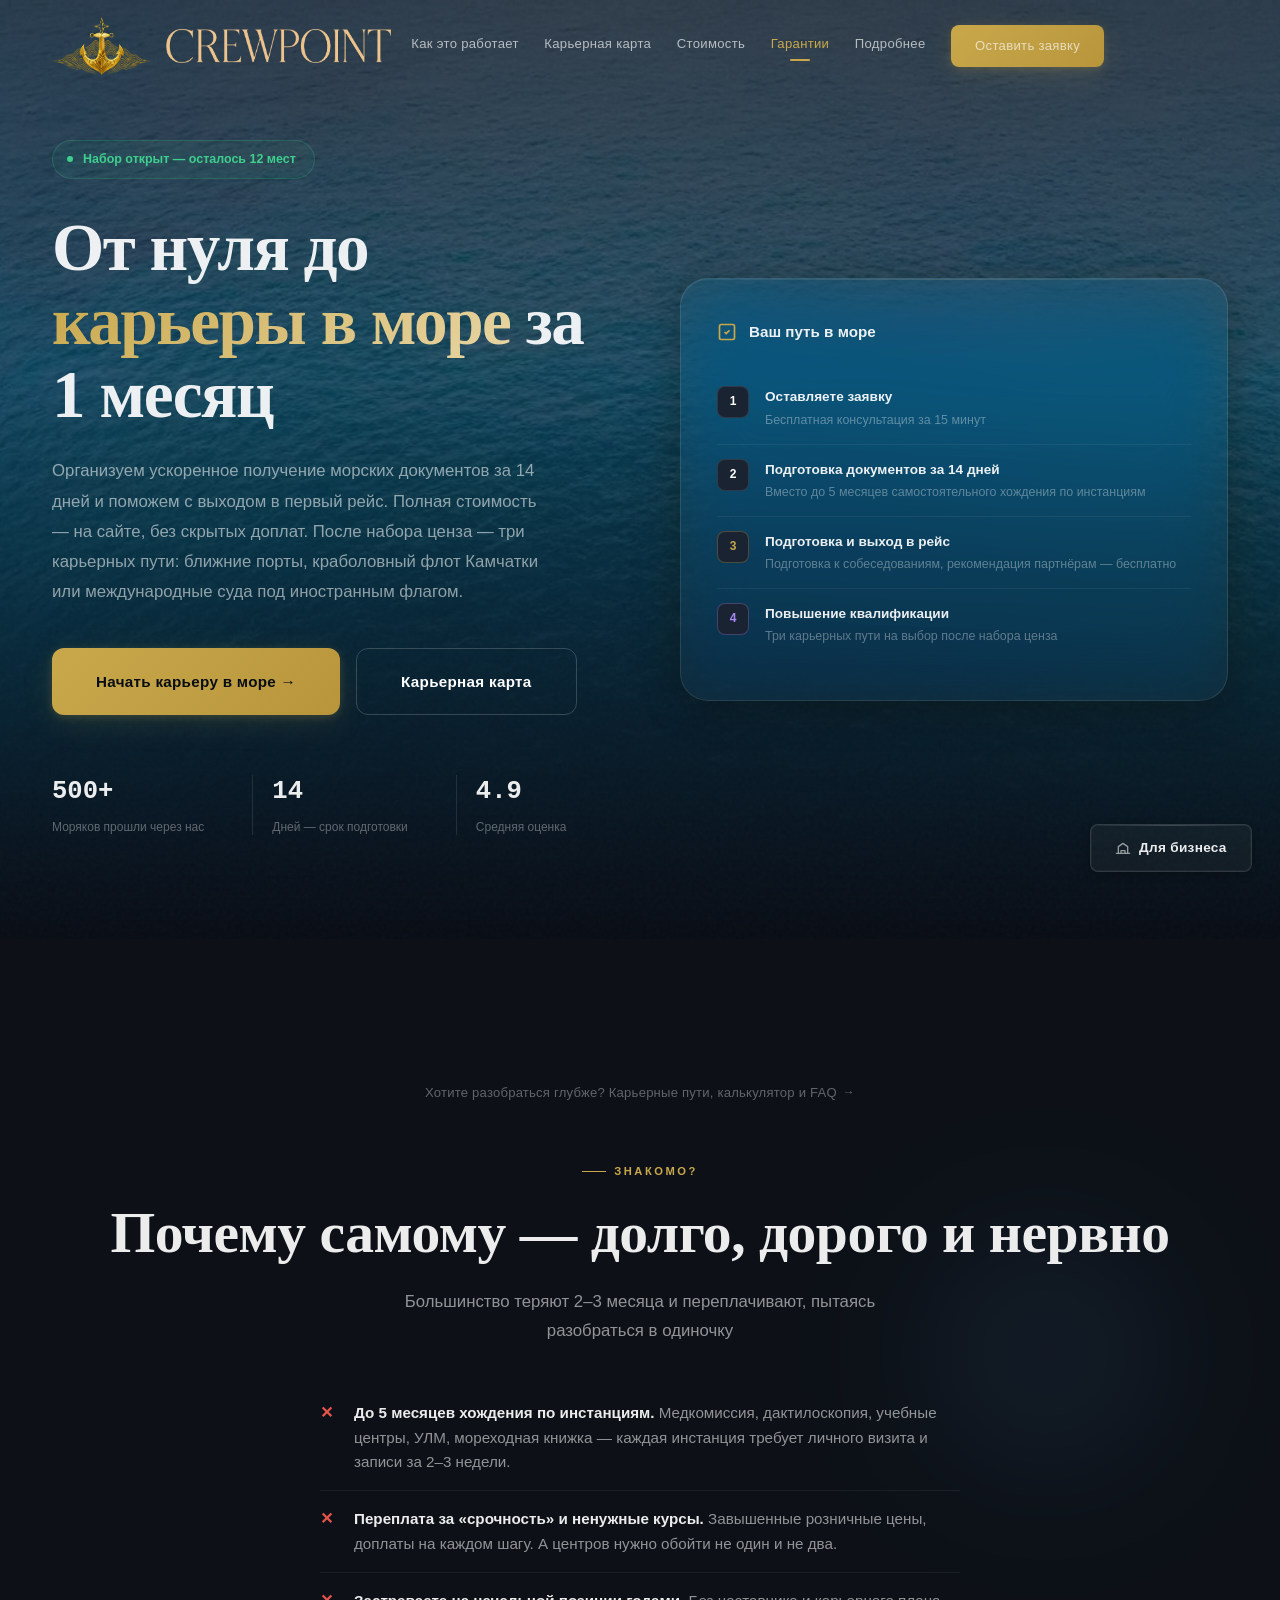
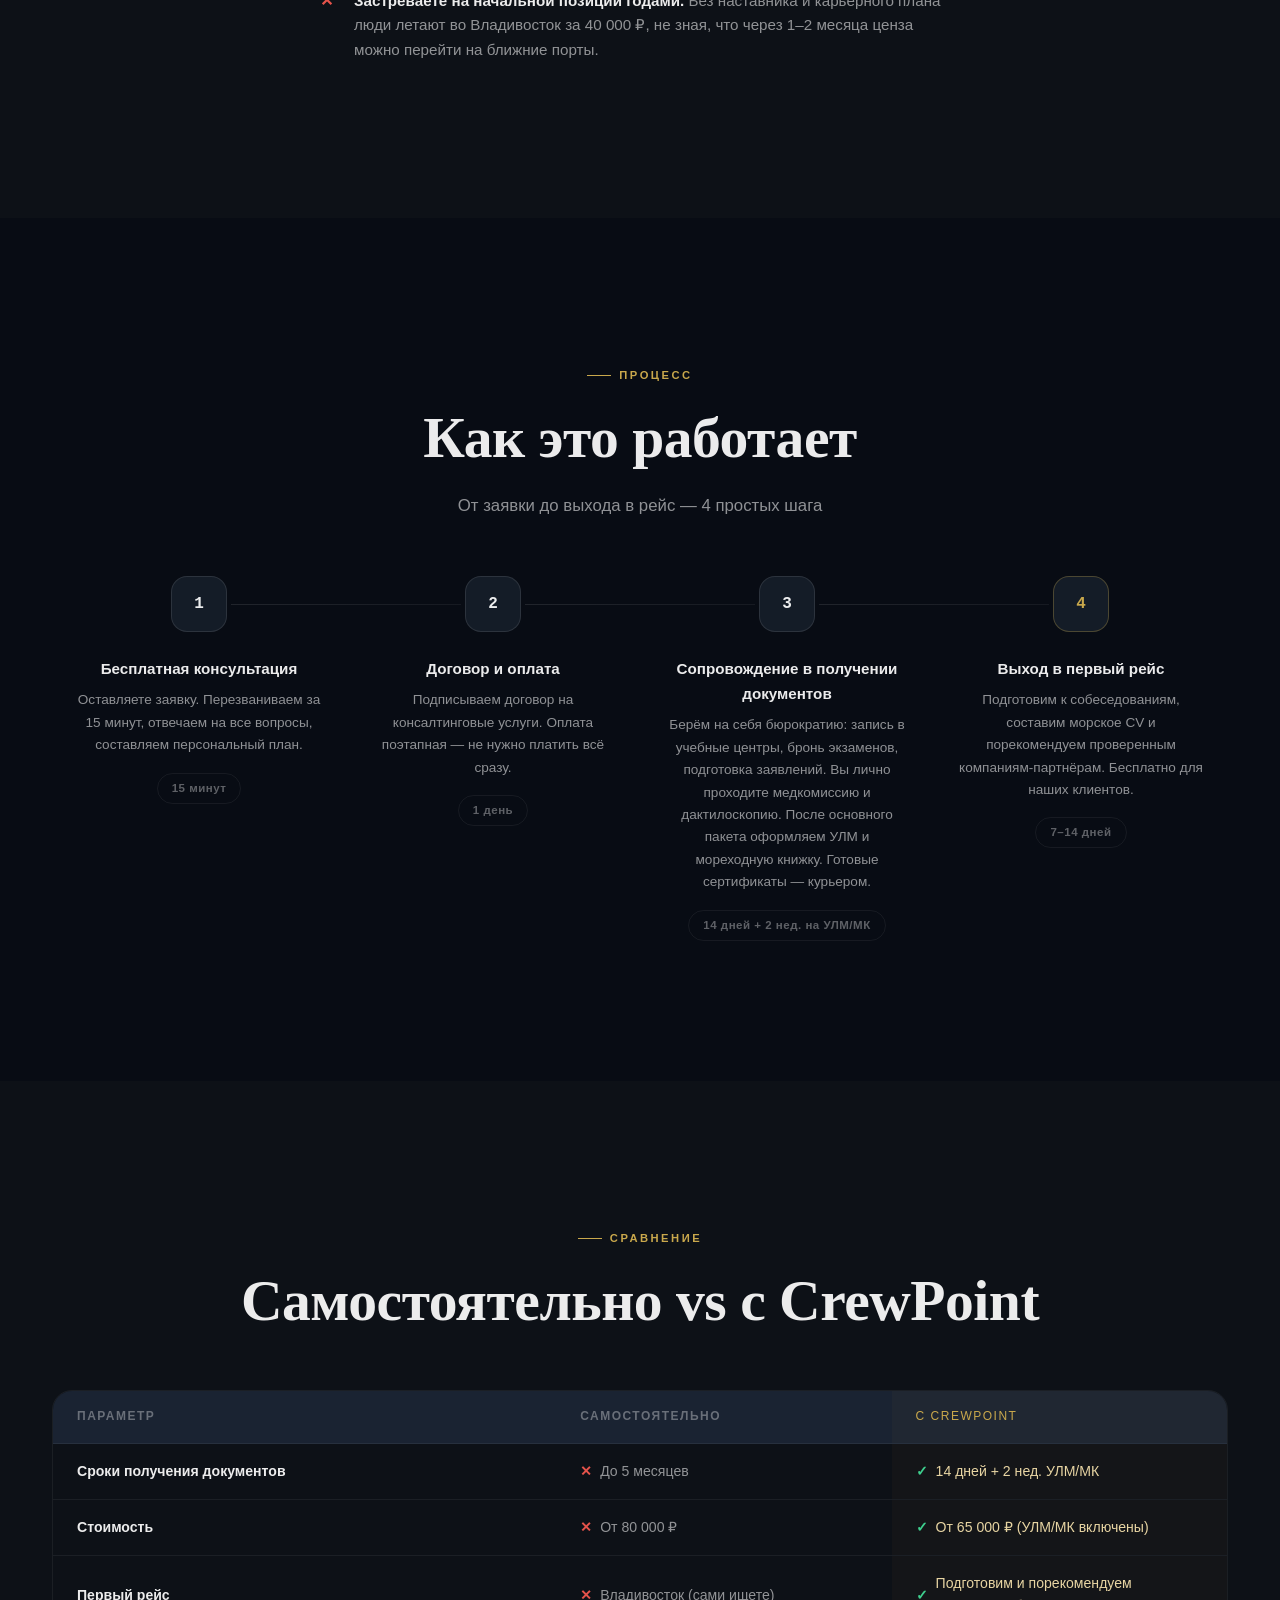
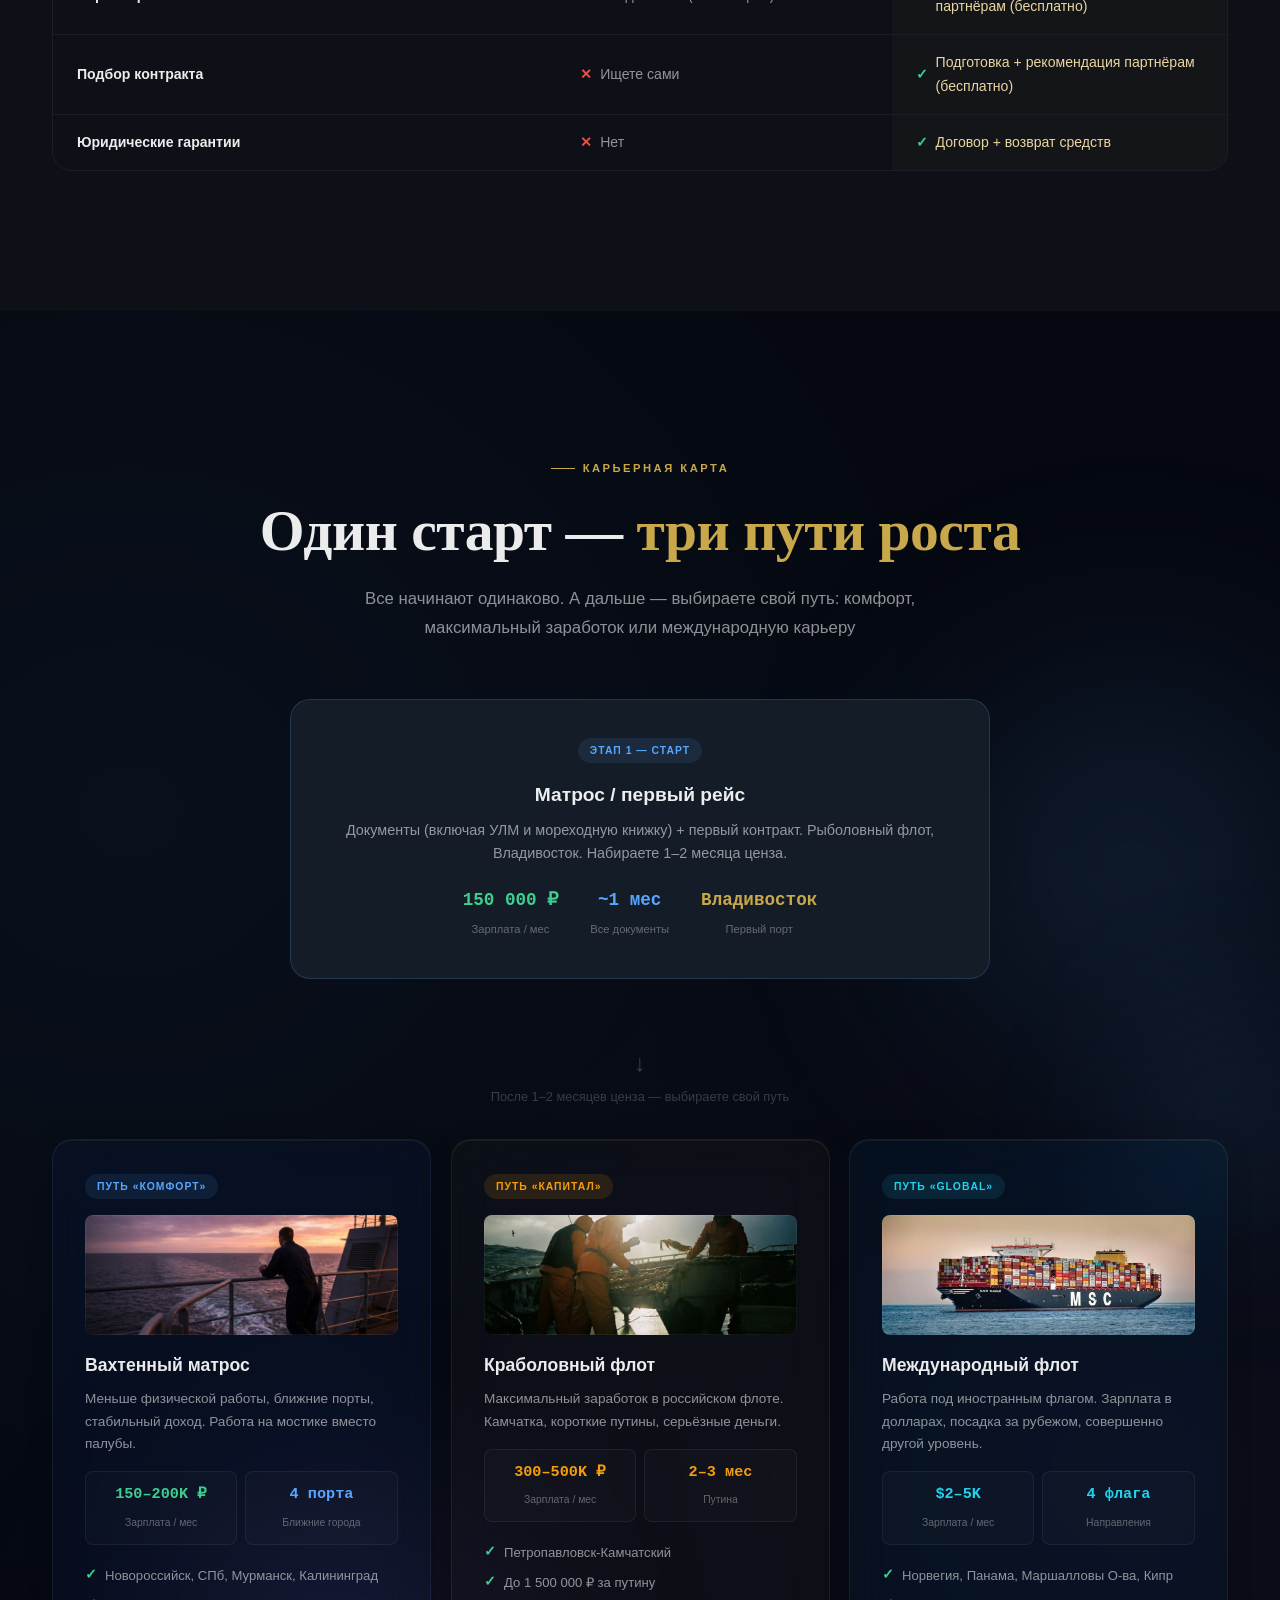
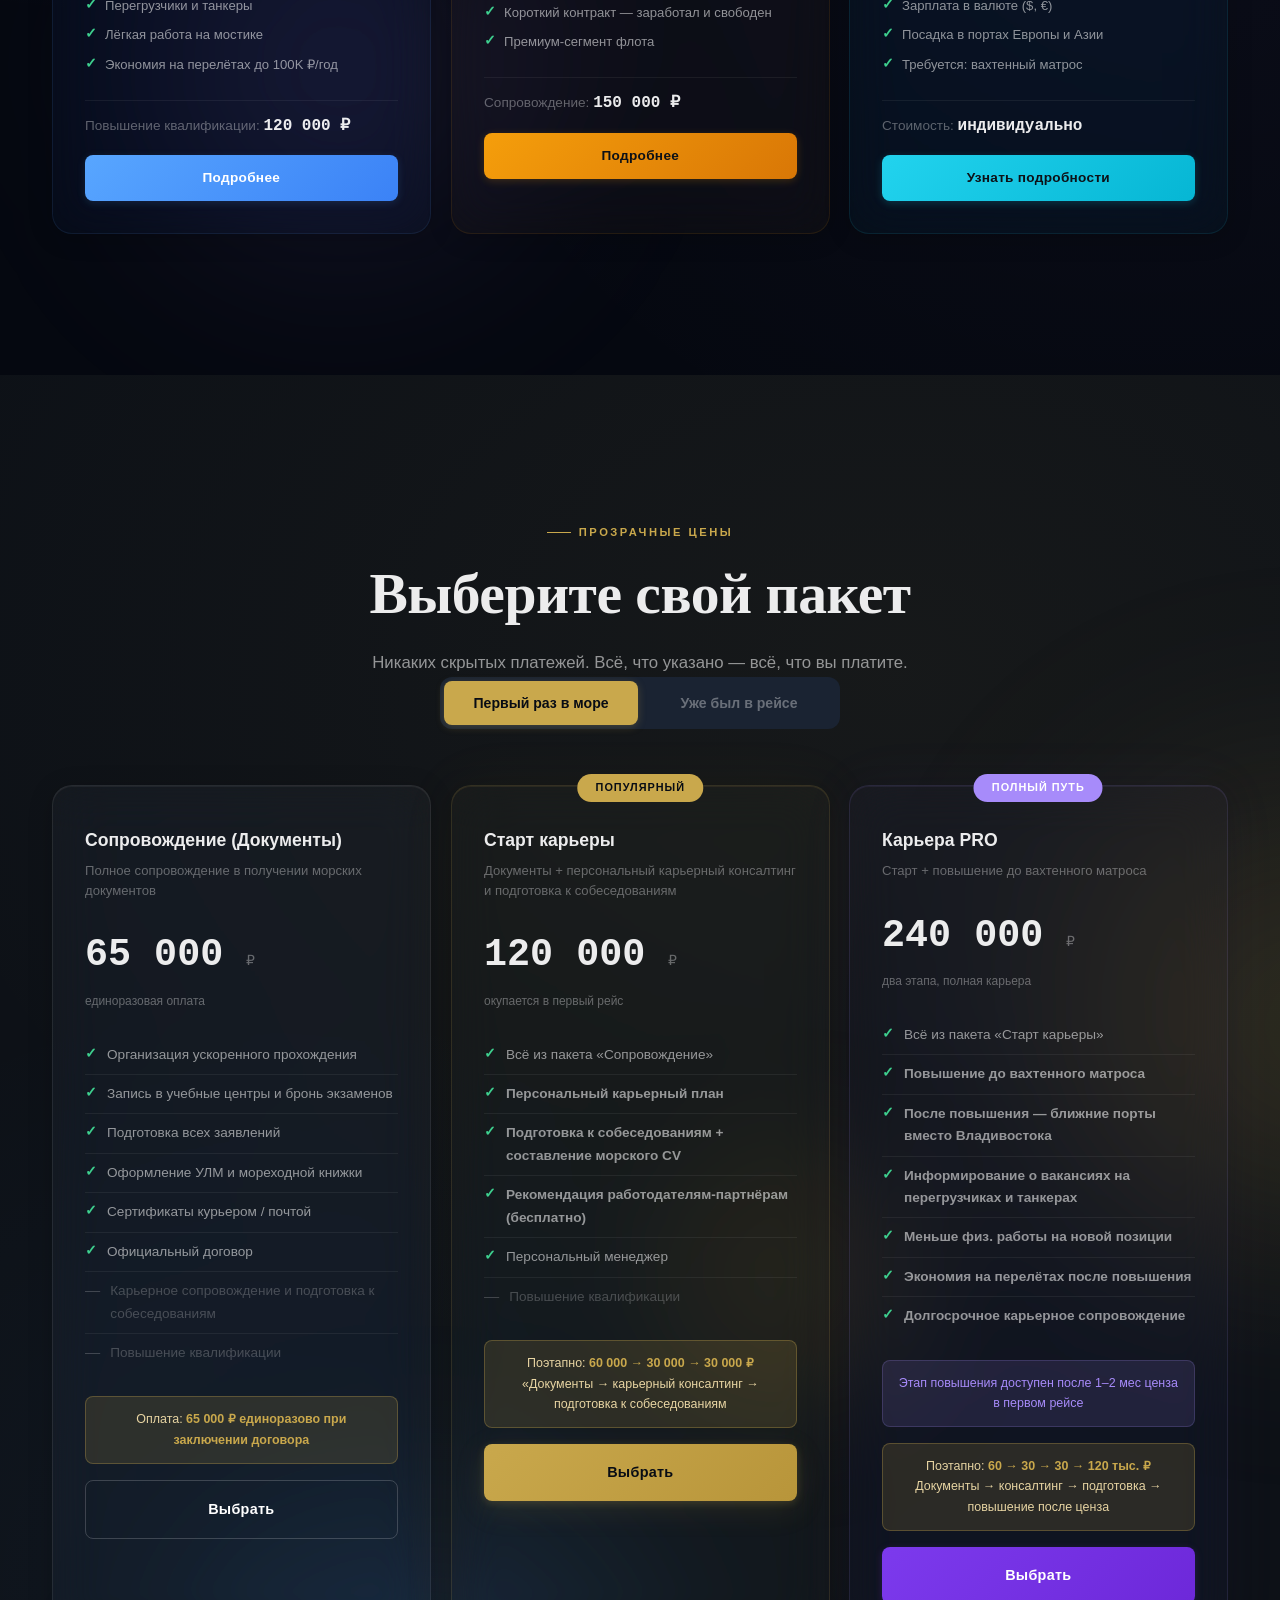
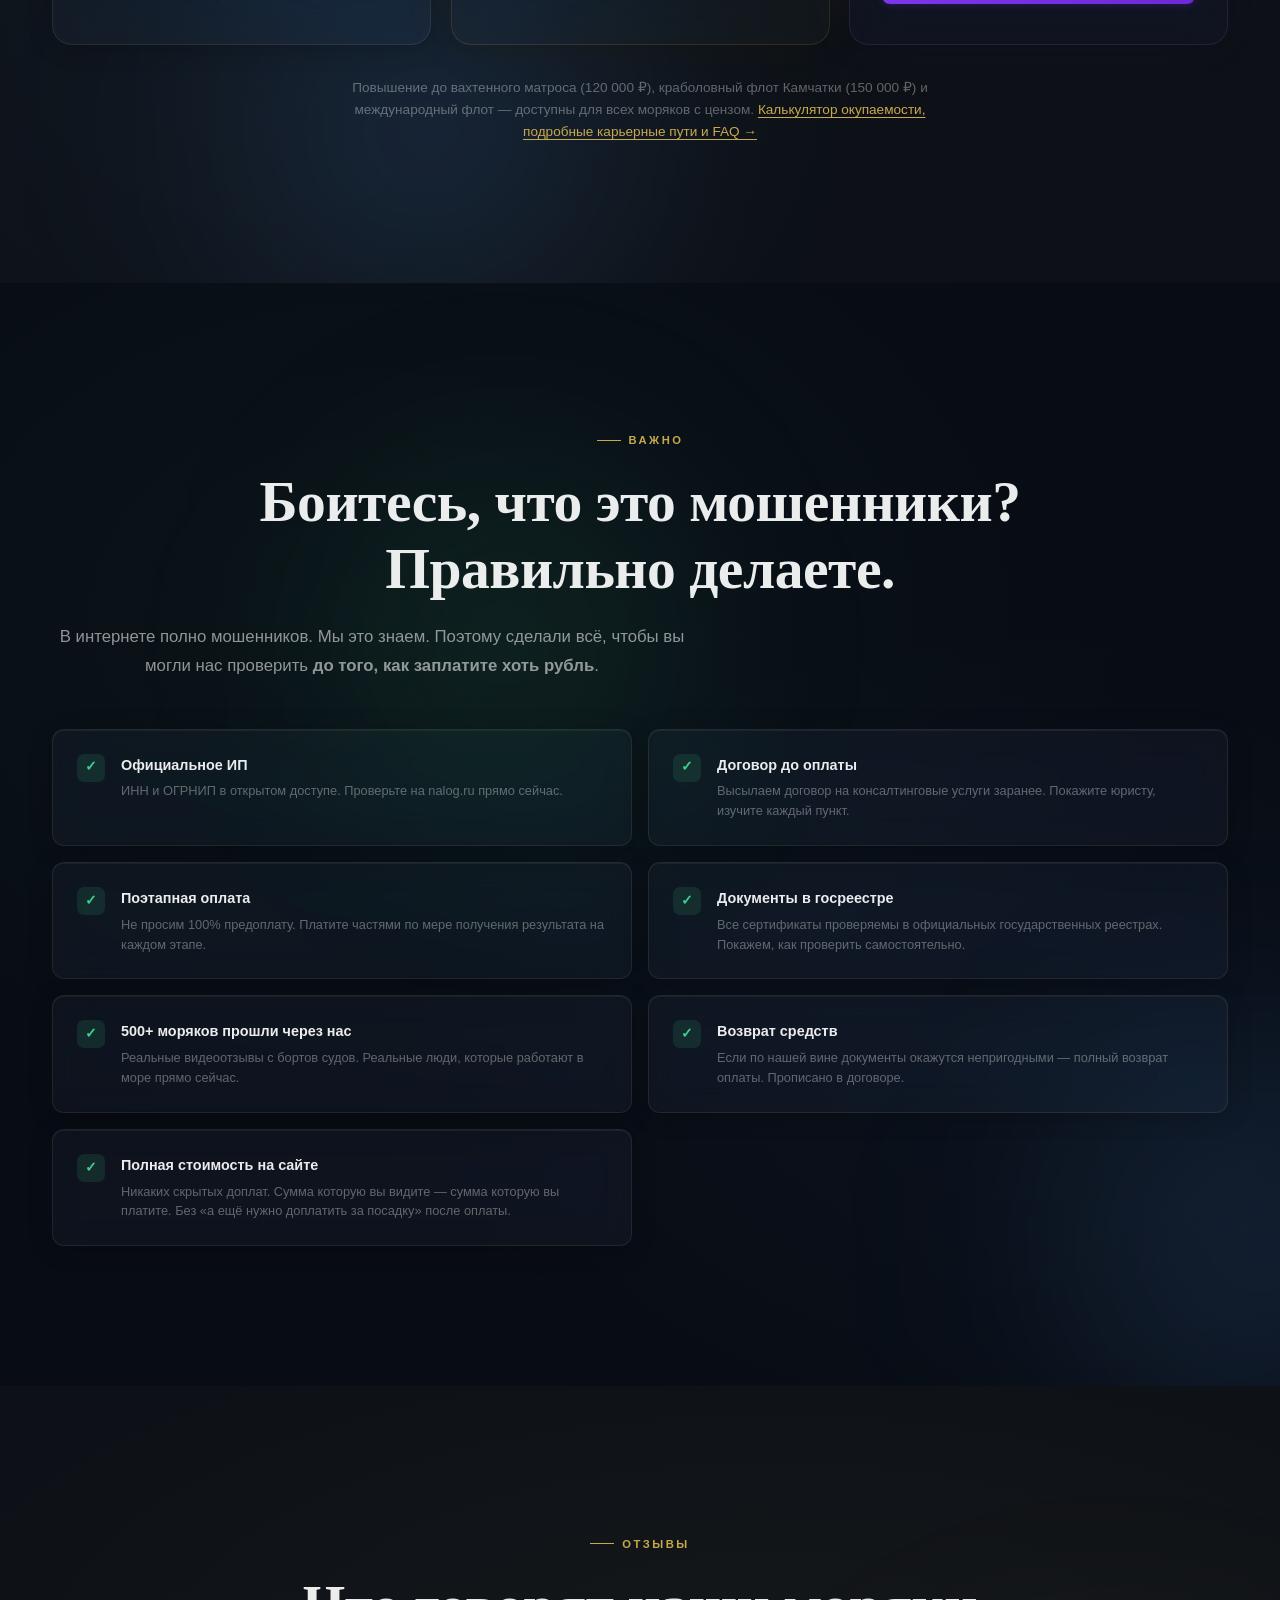
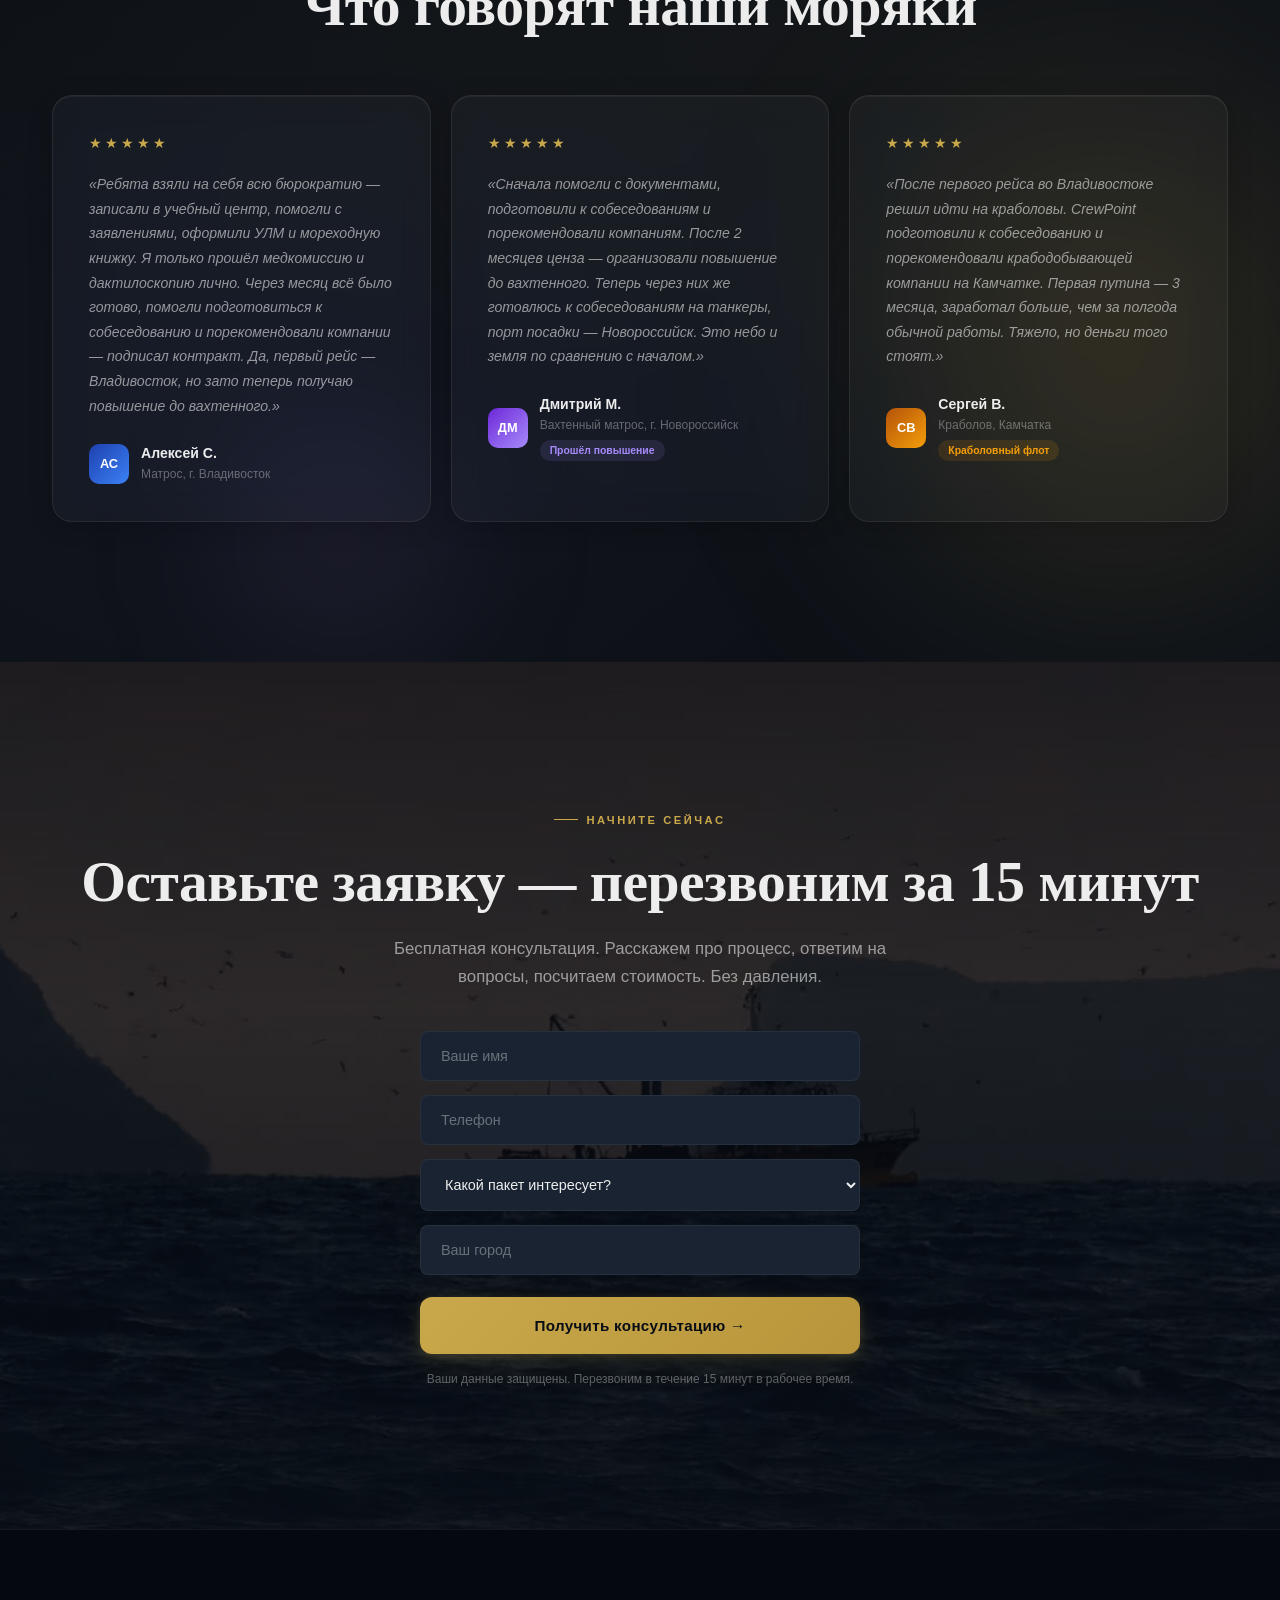
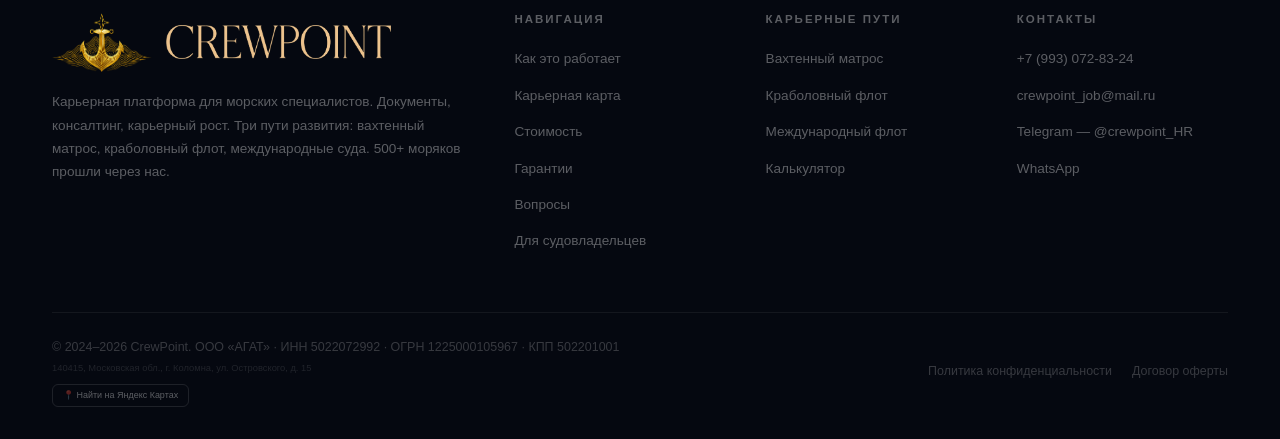
==== commit 4c172a13: "Add files via upload" ====
--- a/index.html
+++ b/index.html
@@ -286,7 +286,8 @@
 </div>
 <div class="footer-bottom"><div>
   &copy; 2024–2026 CrewPoint. ООО «АГАТ» · ИНН&nbsp;5022072992 · ОГРН&nbsp;1225000105967 · КПП&nbsp;502201001<br>
-  <span style="font-size:.75em;opacity:.55">140415, Московская обл., г. Коломна, ул. Островского, д. 15</span>
+  <span style="font-size:.75em;opacity:.55">140415, Московская обл., г. Коломна, ул. Островского, д. 15</span><br>
+  <a href="https://yandex.ru/maps/org/kryupoint/147813685708/?ll=30.309841%2C59.987763&mode=search&sctx=ZAAAAAgBEAAaKAoSCQbYR6euVD5AEcl1U8pr%2BU1AEhIJD9O%2Bub964D8REaeTbHU52z8iBgABAgMEBSgKOABA2a4HSAFqAnJ1nQHNzMw9oAEAqAEAvQG8zELDggIQ0LrRgNGO0L%2FQvtC40L3RgooCAJICAJoCDGRlc2t0b3AtbWFwcw%3D%3D&sll=30.309841%2C59.987763&sspn=0.007192%2C0.002190&text=%D0%BA%D1%80%D1%8E%D0%BF%D0%BE%D0%B8%D0%BD%D1%82&z=18.6" target="_blank" rel="noopener noreferrer" style="display:inline-flex;align-items:center;gap:5px;margin-top:6px;font-size:.72em;color:var(--text-muted);text-decoration:none;border:1px solid rgba(255,255,255,0.1);border-radius:6px;padding:3px 10px;transition:color .3s,border-color .3s" onmouseover="this.style.color='var(--gold)';this.style.borderColor='rgba(201,168,76,0.3)'" onmouseout="this.style.color='var(--text-muted)';this.style.borderColor='rgba(255,255,255,0.1)'">📍 Найти на Яндекс Картах</a>
 </div><div class="footer-legal"><a href="privacy.html">Политика конфиденциальности</a><a href="offer.pdf">Договор оферты</a></div></div>
 </div>
 </footer>
--- a/assets/css/style.css
+++ b/assets/css/style.css
@@ -1,976 +1 @@
-*,*::before,*::after{margin:0;padding:0;box-sizing:border-box}
-:root{--bg-deepest:#050810;--bg-dark:#080C14;--bg-navy:#0D1117;--bg-panel:#111820;--bg-card:#141C27;--bg-card-hover:#182231;--bg-elevated:#1A2332;--border-subtle:rgba(255,255,255,0.06);--border-light:rgba(255,255,255,0.1);--border-gold:rgba(201,168,76,0.3);--gold:#C9A84C;--gold-light:#E8D5A3;--gold-muted:rgba(201,168,76,0.15);--green:#3ECF8E;--green-muted:rgba(62,207,142,0.12);--red:#E5534B;--red-muted:rgba(229,83,75,0.1);--purple:#A78BFA;--purple-muted:rgba(167,139,250,0.12);--blue:#58A6FF;--blue-muted:rgba(88,166,255,0.1);--orange:#F59E0B;--orange-muted:rgba(245,158,11,0.12);--cyan:#22D3EE;--cyan-muted:rgba(34,211,238,0.1);--text-primary:rgba(255,255,255,0.92);--text-secondary:rgba(255,255,255,0.55);--text-muted:rgba(255,255,255,0.35);--text-faint:rgba(255,255,255,0.2);--white:#fff;--font-sans:'Inter',-apple-system,BlinkMacSystemFont,sans-serif;--font-serif:'Playfair Display',Georgia,serif;--font-mono:'JetBrains Mono',monospace;--radius:8px;--radius-md:12px;--radius-lg:20px;--radius-xl:28px;--ease:cubic-bezier(0.4,0,0.2,1);--ease-out:cubic-bezier(0,0,0.2,1);--shadow-card:0 1px 2px rgba(0,0,0,0.3),0 4px 16px rgba(0,0,0,0.2);--shadow-elevated:0 2px 4px rgba(0,0,0,0.3),0 8px 32px rgba(0,0,0,0.3),0 24px 60px rgba(0,0,0,0.15);--shadow-glow-gold:0 0 40px rgba(201,168,76,0.08),0 0 80px rgba(201,168,76,0.04)}
-
-html{scroll-behavior:smooth;font-size:16px;-webkit-font-smoothing:antialiased}
-body{font-family:var(--font-sans);color:var(--text-secondary);background:var(--bg-dark);line-height:1.65;overflow-x:hidden}
-.container{max-width:1240px;margin:0 auto;padding:0 32px}
-.section{padding:140px 0}
-.section--sm{padding:80px 0}
-.label{display:inline-flex;align-items:center;gap:8px;font-size:.7rem;font-weight:700;letter-spacing:2.5px;text-transform:uppercase;color:var(--gold);margin-bottom:20px}
-.label::before{content:'';width:24px;height:1px;background:var(--gold)}
-.title{font-family:var(--font-serif);font-size:clamp(2.2rem,4.5vw,3.6rem);font-weight:800;color:var(--text-primary);line-height:1.15;margin-bottom:20px;letter-spacing:-.5px}
-.title .accent{color:var(--gold)}
-.title--sm{font-size:clamp(1.6rem,3vw,2.2rem)}
-.subtitle{font-size:1.05rem;color:var(--text-secondary);max-width:560px;line-height:1.75;margin-left:auto;margin-right:auto}
-
-.text-center{text-align:center}
-.bg-dark{background:var(--bg-dark)}
-.bg-navy{background:var(--bg-navy)}
-.bg-deepest{background:var(--bg-deepest)}
-.bg-panel{background:var(--bg-panel)}
-.text-green{color:var(--green)}
-.text-blue{color:var(--blue)}
-.text-gold{color:var(--gold)}
-.text-orange{color:var(--orange)}
-.text-cyan{color:var(--cyan)}
-.text-red{color:var(--red)}
-.faded{opacity:.4}
-
-.btn{display:inline-flex;align-items:center;justify-content:center;gap:10px;padding:17px 36px;border-radius:var(--radius);font-family:var(--font-sans);font-size:.9rem;font-weight:600;border:none;cursor:pointer;transition:all .45s var(--ease);text-decoration:none;white-space:nowrap;letter-spacing:.3px;position:relative;overflow:hidden}
-.btn::after{content:'';position:absolute;inset:0;background:linear-gradient(135deg,rgba(255,255,255,0.08),transparent);opacity:0;transition:opacity .45s var(--ease)}
-.btn:hover::after{opacity:1}
-.btn--gold{background:linear-gradient(135deg,#C9A84C,#B8953A);color:var(--bg-dark);box-shadow:0 2px 8px rgba(201,168,76,0.2),0 8px 32px rgba(201,168,76,0.12)}
-.btn--gold:hover{box-shadow:0 4px 16px rgba(201,168,76,0.3),0 16px 48px rgba(201,168,76,0.15);transform:translateY(-1px)}
-.btn--outline{background:transparent;color:#fff;border:1px solid rgba(255,255,255,0.18)}
-.btn--outline:hover{border-color:var(--gold);color:var(--gold)}
-.btn--purple{background:linear-gradient(135deg,#7C3AED,#6D28D9);color:#fff;box-shadow:0 2px 8px rgba(124,58,237,0.2)}
-.btn--purple:hover{box-shadow:0 4px 16px rgba(124,58,237,0.3);transform:translateY(-1px)}
-.btn--orange{background:linear-gradient(135deg,var(--orange),#D97706);color:#0d1117;box-shadow:0 2px 8px rgba(245,158,11,0.2)}
-.btn--orange:hover{box-shadow:0 4px 16px rgba(245,158,11,0.3);transform:translateY(-1px)}
-.btn--cyan{background:linear-gradient(135deg,var(--cyan),#06B6D4);color:#0d1117;box-shadow:0 2px 8px rgba(34,211,238,0.2)}
-.btn--cyan:hover{box-shadow:0 4px 16px rgba(34,211,238,0.3);transform:translateY(-1px)}
-.btn--primary{background:linear-gradient(135deg,var(--blue),#3B82F6);color:#fff;box-shadow:0 2px 8px rgba(88,166,255,0.15)}
-.btn--primary:hover{box-shadow:0 4px 16px rgba(88,166,255,0.25);transform:translateY(-1px)}
-.btn--lg{padding:20px 44px;font-size:.95rem;border-radius:var(--radius-md)}
-.btn--sm{padding:12px 24px;font-size:.85rem}
-.btn--full{width:100%}
-
-.photo{width:100%;height:100%;object-fit:cover;display:block;background:var(--bg-elevated)}
-.photo-frame{overflow:hidden;border-radius:var(--radius-md);background:var(--bg-elevated);position:relative}
-.photo-frame::after{content:'';position:absolute;inset:0;border:1px solid var(--border-subtle);border-radius:inherit;pointer-events:none}
-.reveal{opacity:0;transform:translateY(40px);transition:opacity 1.2s var(--ease-out),transform 1.2s var(--ease-out)}
-.reveal.visible{opacity:1;transform:translateY(0)}
-.reveal-d1{transition-delay:.1s}
-.reveal-d2{transition-delay:.2s}
-.reveal-d3{transition-delay:.3s}
-.reveal-d5{transition-delay:.5s}
-@keyframes pulse-dot{0%,100%{opacity:1}50%{opacity:.4}}
-
-.header{position:fixed;top:0;left:0;right:0;z-index:1000;padding:14px 0;transition:background .5s var(--ease),backdrop-filter .5s var(--ease),border-color .5s var(--ease);will-change:padding,background}
-.header.scrolled{padding:14px 0;background:rgba(8,12,20,0.85);backdrop-filter:blur(24px) saturate(180%);border-bottom:1px solid var(--border-subtle)}
-.header .container{display:grid;grid-template-columns:1fr auto 1fr;align-items:center;position:relative}
-.logo{display:flex;align-items:center;gap:14px;text-decoration:none;color:var(--text-primary);justify-self:start}
-.logo-icon{width:100px;height:64px;object-fit:contain;transition:all .4s var(--ease)}
-.logo:hover .logo-icon{filter:drop-shadow(0 0 12px rgba(201,168,76,0.4));transform:scale(1.05)}
-.logo-name{height:34px;width:auto;object-fit:contain;transition:opacity .3s var(--ease)}
-.nav{display:flex;align-items:center;gap:clamp(16px,2vw,36px);justify-self:center;margin-left:20px;white-space:nowrap}
-.nav a{color:rgba(255,255,255,0.65);text-decoration:none;font-size:.82rem;font-weight:500;letter-spacing:.3px;transition:color .3s var(--ease)}
-.nav a:hover{color:#fff}
-.nav .btn{padding:10px 24px}
-.burger{display:none;background:none;border:none;cursor:pointer;padding:6px;flex-direction:column;gap:5px;justify-self:end;z-index:1001;position:relative}
-.burger span{width:20px;height:1.5px;background:var(--text-primary);border-radius:2px;transition:transform .4s cubic-bezier(0.34,1.56,0.64,1),opacity .3s ease,width .3s ease;transform-origin:center;display:block}
-.burger.active span:nth-child(1){transform:translateY(6.5px) rotate(45deg)}
-.burger.active span:nth-child(2){opacity:0;transform:scaleX(0)}
-.burger.active span:nth-child(3){transform:translateY(-6.5px) rotate(-45deg)}
-.mobile-menu{display:flex;position:fixed;inset:0;background:rgba(5,8,16,0.96);backdrop-filter:blur(32px) saturate(180%);-webkit-backdrop-filter:blur(32px) saturate(180%);z-index:999;flex-direction:column;align-items:center;justify-content:center;gap:0;opacity:0;pointer-events:none;transform:translateY(-12px);transition:opacity .4s cubic-bezier(0.4,0,0.2,1),transform .4s cubic-bezier(0.4,0,0.2,1)}
-.mobile-menu.active{opacity:1;pointer-events:all;transform:translateY(0)}
-.mobile-menu a{color:var(--text-primary);text-decoration:none;font-size:1.1rem;font-weight:500;padding:14px 0;opacity:0;transform:translateY(16px);transition:opacity .35s ease,transform .35s ease,color .3s ease}
-.mobile-menu.active a:nth-child(2){transition-delay:.05s;opacity:1;transform:translateY(0)}
-.mobile-menu.active a:nth-child(3){transition-delay:.10s;opacity:1;transform:translateY(0)}
-.mobile-menu.active a:nth-child(4){transition-delay:.15s;opacity:1;transform:translateY(0)}
-.mobile-menu.active a:nth-child(5){transition-delay:.20s;opacity:1;transform:translateY(0)}
-.mobile-menu.active a:nth-child(6){transition-delay:.25s;opacity:1;transform:translateY(0)}
-.mobile-menu.active a:nth-child(7){transition-delay:.30s;opacity:1;transform:translateY(0)}
-.mobile-menu.active a:nth-child(8){transition-delay:.35s;opacity:1;transform:translateY(0)}
-.mobile-menu a:hover{color:var(--gold)}
-.mobile-close{display:none}
-@media(max-width:768px){
-  .mobile-menu{backdrop-filter:blur(24px) saturate(150%);-webkit-backdrop-filter:blur(24px) saturate(150%);background:rgba(5,8,16,0.98)}
-}
-
-.hero{position:relative;min-height:100vh;display:flex;align-items:center;overflow:hidden;padding:140px 0 100px}
-.hero-video{position:absolute;inset:0;z-index:0}
-.hero-video video,.video-fallback{width:100%;height:100%;object-fit:cover}
-.video-fallback{background:linear-gradient(160deg,#050810 0%,#0a1628 30%,#0d1f3c 60%,#081020 100%)}
-.hero-overlay{position:absolute;inset:0;z-index:1;background:linear-gradient(180deg,rgba(5,8,16,0.75) 0%,rgba(8,12,20,0.6) 40%,rgba(8,12,20,0.8) 70%,var(--bg-dark) 100%)}
-.hero-grain{position:absolute;inset:0;z-index:2;opacity:.03;background-image:url("data:image/svg+xml,%3Csvg viewBox='0 0 256 256' xmlns='http://www.w3.org/2000/svg'%3E%3Cfilter id='n'%3E%3CfeTurbulence type='fractalNoise' baseFrequency='0.9' numOctaves='4' stitchTiles='stitch'/%3E%3C/filter%3E%3Crect width='100%25' height='100%25' filter='url(%23n)'/%3E%3C/svg%3E");pointer-events:none}
-.hero .container{position:relative;z-index:3}
-.hero-grid{display:grid;grid-template-columns:1fr 1fr;gap:80px;align-items:center}
-.hero-badge{display:inline-flex;align-items:center;gap:10px;padding:8px 18px 8px 14px;border-radius:100px;border:1px solid rgba(62,207,142,0.2);background:rgba(62,207,142,0.06);color:var(--green);font-size:.78rem;font-weight:600;margin-bottom:32px}
-.hero-badge .dot{width:6px;height:6px;background:var(--green);border-radius:50%;animation:pulse-dot 2s ease infinite}
-.hero h1{font-family:var(--font-serif);font-size:clamp(2.8rem,5.5vw,4.2rem);font-weight:800;color:var(--text-primary);line-height:1.1;margin-bottom:24px;letter-spacing:-1.5px}
-.hero h1 .accent{background:linear-gradient(135deg,var(--gold),var(--gold-light));-webkit-background-clip:text;-webkit-text-fill-color:transparent;background-clip:text}
-.hero-text{font-size:1.05rem;color:var(--text-secondary);margin-bottom:40px;line-height:1.8;max-width:500px}
-.hero-buttons{display:flex;gap:16px;margin-bottom:56px;flex-wrap:wrap}
-.hero-stats{display:flex;gap:48px}
-.hero-stat{position:relative;padding-left:20px}
-.hero-stat::before{content:'';position:absolute;left:0;top:4px;bottom:4px;width:1px;background:var(--border-light)}
-.hero-stat:first-child{padding-left:0}
-.hero-stat:first-child::before{display:none}
-.stat-value{font-family:var(--font-mono);font-size:1.6rem;font-weight:700;color:var(--text-primary);display:block}
-.stat-label{font-size:.75rem;color:var(--text-muted);margin-top:4px}
-.hero-card{background:rgba(255,255,255,0.03);border:1px solid var(--border-subtle);border-radius:var(--radius-xl);padding:40px 36px;backdrop-filter:blur(20px);position:relative}
-.hero-card::before{content:'';position:absolute;top:0;left:32px;right:32px;height:1px;background:linear-gradient(90deg,transparent,var(--gold-muted),transparent)}
-.hero-card-title{color:var(--text-primary);font-size:.95rem;font-weight:600;margin-bottom:28px;display:flex;align-items:center;gap:12px}
-.h-step{display:flex;align-items:flex-start;gap:16px;padding:14px 0}
-.h-step+.h-step{border-top:1px solid var(--border-subtle)}
-.h-step-num{width:32px;height:32px;min-width:32px;border-radius:8px;display:flex;align-items:center;justify-content:center;font-size:.75rem;font-weight:700;color:var(--white);background:var(--bg-elevated);border:1px solid var(--border-light)}
-.h-step-num--gold{border-color:var(--border-gold);color:var(--gold)}
-.h-step-num--purple{border-color:rgba(167,139,250,0.3);color:var(--purple)}
-.h-step h4{font-size:.85rem;font-weight:600;color:var(--text-primary);margin-bottom:2px}
-.h-step p{font-size:.78rem;color:var(--text-muted);line-height:1.5}
-.detail-hint{text-align:center;padding:0 32px 48px;margin-bottom:0}
-.detail-hint a{color:var(--text-muted);font-size:.82rem;text-decoration:none;display:inline-flex;align-items:center;gap:6px;transition:color .4s var(--ease);letter-spacing:.2px}
-.detail-hint a:hover{color:var(--gold)}
-.detail-hint .hint-arrow{font-size:.75rem;transition:transform .3s var(--ease)}
-.detail-hint a:hover .hint-arrow{transform:translateX(3px)}
-
-.mini-hero{padding:140px 0 60px;position:relative;overflow:hidden}
-.mini-hero::before{content:'';position:absolute;top:-200px;left:50%;transform:translateX(-50%);width:800px;height:800px;background:radial-gradient(circle,rgba(201,168,76,0.04),transparent 70%);border-radius:50%;pointer-events:none}
-.mini-hero .container{position:relative;z-index:1}
-.mini-hero h1{font-family:var(--font-serif);font-size:clamp(2rem,4vw,3rem);font-weight:800;color:var(--text-primary);line-height:1.15;margin-bottom:16px;letter-spacing:-.5px}
-.mini-hero p{font-size:1.05rem;color:var(--text-secondary);max-width:600px;margin:0 auto 32px;line-height:1.75}
-.mini-hero-nav{display:flex;justify-content:center;gap:8px;flex-wrap:wrap}
-.mini-hero-nav a{padding:10px 22px;border:1px solid var(--border-subtle);border-radius:100px;color:var(--text-muted);font-size:.82rem;font-weight:500;text-decoration:none;transition:all .35s var(--ease)}
-.mini-hero-nav a:hover{border-color:var(--gold);color:var(--gold);background:var(--gold-muted)}
-
-.problems-grid{display:grid;grid-template-columns:repeat(2,1fr);gap:20px;margin-top:56px}
-.problem-card{background:var(--bg-card);border:1px solid var(--border-subtle);border-radius:var(--radius-lg);padding:36px;transition:all .5s var(--ease);position:relative;overflow:hidden}
-.problem-card::before{content:'';position:absolute;top:0;left:0;right:0;height:1px;background:linear-gradient(90deg,transparent,var(--red-muted),transparent);opacity:0;transition:opacity .5s var(--ease)}
-.problem-card:hover{border-color:rgba(229,83,75,0.15);background:var(--bg-card-hover)}
-.problem-card:hover::before{opacity:1}
-.problem-img{width:100%;height:200px;border-radius:var(--radius-md);margin-bottom:20px;overflow:hidden}
-.problem-card h3{font-size:1.05rem;font-weight:700;color:var(--text-primary);margin-bottom:10px}
-.problem-card p{font-size:.9rem;color:var(--text-secondary);line-height:1.7}
-.problems-compact{margin-top:40px;max-width:640px;margin-left:auto;margin-right:auto}
-.problem-row{display:flex;align-items:flex-start;gap:14px;padding:16px 0;border-bottom:1px solid var(--border-subtle)}
-.problem-row:last-child{border-bottom:none}
-.problem-x{color:var(--red);font-weight:700;font-size:1rem;min-width:20px;line-height:1.5}
-.problem-row p{font-size:.95rem;color:var(--text-secondary);line-height:1.6}
-.problem-row strong{color:var(--text-primary);font-weight:600}
-
-.steps-grid{display:grid;grid-template-columns:repeat(4,1fr);gap:0;margin-top:56px}
-.step{text-align:center;padding:0 24px;position:relative}
-.step::after{content:'';position:absolute;top:28px;left:calc(50% + 32px);width:calc(100% - 64px);height:1px;background:linear-gradient(90deg,var(--border-light),var(--border-subtle))}
-.step:last-child::after{display:none}
-.step-num{width:56px;height:56px;margin:0 auto 24px;border:1.5px solid var(--border-light);border-radius:16px;display:flex;align-items:center;justify-content:center;font-family:var(--font-mono);font-size:1rem;font-weight:700;color:var(--text-primary);background:var(--bg-card);transition:all .4s var(--ease);position:relative;z-index:1}
-.step:hover .step-num{border-color:var(--gold);color:var(--gold);box-shadow:var(--shadow-glow-gold)}
-.step:last-child .step-num{border-color:var(--border-gold);color:var(--gold)}
-.step h3{font-size:.95rem;font-weight:700;color:var(--text-primary);margin-bottom:8px}
-.step p{font-size:.85rem;color:var(--text-secondary);line-height:1.65}
-.step-time{display:inline-block;margin-top:16px;padding:5px 14px;border:1px solid var(--border-subtle);border-radius:100px;font-size:.72rem;font-weight:600;color:var(--text-muted);letter-spacing:.5px}
-
-.cohort-banner{margin-top:56px;display:grid;grid-template-columns:1fr 1fr;gap:16px}
-.cohort-card{background:var(--bg-card);border:1px solid var(--border-subtle);border-radius:var(--radius-lg);padding:28px 32px;position:relative;overflow:hidden;transition:all .4s var(--ease)}
-.cohort-card:hover{border-color:var(--border-light)}
-.cohort-card--hot{border-color:rgba(245,158,11,0.2)}
-.cohort-card--hot::before{content:'';position:absolute;top:0;left:0;right:0;height:2px;background:linear-gradient(90deg,var(--orange),var(--gold))}
-.cohort-label{font-size:.68rem;font-weight:700;letter-spacing:1.5px;text-transform:uppercase;margin-bottom:8px}
-.cohort-label--hot{color:var(--orange)}
-.cohort-label--open{color:var(--green)}
-.cohort-title{font-size:1.05rem;font-weight:700;color:var(--text-primary);margin-bottom:12px}
-.cohort-bar{height:6px;background:rgba(255,255,255,0.06);border-radius:100px;overflow:hidden;margin-bottom:8px}
-.cohort-fill{height:100%;border-radius:100px;transition:width 1.5s var(--ease)}
-.cohort-fill--hot{background:linear-gradient(90deg,var(--orange),var(--red))}
-.cohort-fill--open{background:linear-gradient(90deg,var(--green),var(--blue))}
-.cohort-phase{display:inline-flex;align-items:center;gap:6px;font-size:.82rem;color:var(--text-secondary);margin-top:8px}
-.cohort-phase-dot{width:6px;height:6px;border-radius:50%;animation:pulse-dot 2s ease infinite}
-.cohort-phase-dot--green{background:var(--green)}
-.cohort-phase-dot--orange{background:var(--orange)}
-.cohort-phase-dot--blue{background:var(--blue)}
-.season-box{margin-top:24px;background:var(--bg-card);border:1px solid rgba(245,158,11,0.15);border-radius:var(--radius-lg);padding:28px 32px;text-align:center;position:relative;overflow:hidden}
-.season-box::before{content:'';position:absolute;top:0;left:0;right:0;height:2px;background:linear-gradient(90deg,var(--orange),var(--gold))}
-.season-icon{font-size:1.5rem;margin-bottom:8px;display:block}
-.season-title{font-size:.95rem;font-weight:700;color:var(--orange);margin-bottom:4px}
-.season-subtitle{font-size:.82rem;color:var(--text-muted);margin-bottom:16px}
-.season-countdown{display:flex;justify-content:center;gap:16px;margin-bottom:16px}
-.season-unit{text-align:center}
-.season-num{font-family:var(--font-mono);font-size:1.6rem;font-weight:700;color:var(--text-primary);display:block;width:48px;height:48px;line-height:48px;background:var(--bg-elevated);border:1px solid var(--border-subtle);border-radius:var(--radius)}
-.season-lbl{font-size:.6rem;color:var(--text-muted);margin-top:4px;letter-spacing:1px;text-transform:uppercase}
-.season-tip{margin-top:12px;padding:12px 16px;background:rgba(245,158,11,0.06);border:1px solid rgba(245,158,11,0.12);border-radius:var(--radius);font-size:.82rem;color:var(--text-secondary);line-height:1.6}
-.season-tip strong{color:var(--orange);font-family:var(--font-mono)}
-
-.comp-table{margin-top:56px;border:1px solid var(--border-subtle);border-radius:var(--radius-lg);overflow:hidden}
-.comp-row{display:grid;grid-template-columns:1.5fr 1fr 1fr;border-bottom:1px solid var(--border-subtle)}
-.comp-row:last-child{border-bottom:none}
-.comp-row--head{background:var(--bg-elevated)}
-.comp-row--head .comp-cell{font-size:.75rem;font-weight:700;letter-spacing:1.5px;text-transform:uppercase;color:var(--text-muted)}
-.comp-row--head .comp-cell:last-child{color:var(--gold)}
-.comp-cell{padding:16px 24px;font-size:.88rem;display:flex;align-items:center;gap:8px;color:var(--text-secondary)}
-.comp-cell:last-child{background:rgba(201,168,76,0.03);color:var(--gold-light);font-weight:500}
-.comp-cell strong{color:var(--text-primary);font-weight:600}
-.icon-yes{color:var(--green);font-weight:bold}
-.icon-no{color:var(--red);font-weight:bold}
-
-.career-map{margin-top:56px}
-.career-start{background:var(--bg-card);border:1px solid rgba(88,166,255,0.2);border-radius:var(--radius-lg);padding:36px;text-align:center;max-width:700px;margin:0 auto 48px}
-.career-start h3{font-size:1.2rem;font-weight:700;color:var(--text-primary);margin-bottom:8px}
-.career-start p{font-size:.9rem;color:var(--text-secondary)}
-.career-start .stage-stats{display:flex;justify-content:center;gap:32px;margin-top:20px}
-.career-start .s-stat{text-align:center}
-.career-start .s-val{font-family:var(--font-mono);font-size:1.1rem;font-weight:700;display:block}
-.career-start .s-lbl{font-size:.7rem;color:var(--text-muted)}
-.career-arrow-center{text-align:center;padding:16px 0;color:var(--text-faint);font-size:.8rem}
-.career-arrow-center span{display:block;font-size:1.5rem;margin-bottom:4px}
-.career-branches{display:grid;grid-template-columns:repeat(3,1fr);gap:20px;margin-top:16px}
-.branch{background:var(--bg-card);border:1px solid var(--border-subtle);border-radius:var(--radius-lg);padding:32px;transition:all .5s var(--ease);position:relative;overflow:hidden}
-.branch:hover{transform:translateY(-4px);box-shadow:var(--shadow-elevated)}
-.branch--comfort{border-top:2px solid var(--blue)}
-.branch--comfort:hover{border-color:var(--blue);background:rgba(88,166,255,0.03)}
-.branch--capital{border-top:2px solid var(--orange)}
-.branch--capital:hover{border-color:var(--orange);background:rgba(245,158,11,0.03)}
-.branch--global{border-top:2px solid var(--cyan)}
-.branch--global:hover{border-color:var(--cyan);background:rgba(34,211,238,0.03)}
-.branch-badge{display:inline-flex;padding:4px 12px;border-radius:100px;font-size:.65rem;font-weight:700;letter-spacing:1px;text-transform:uppercase;margin-bottom:16px}
-.badge-blue{background:var(--blue-muted);color:var(--blue)}
-.badge-orange{background:var(--orange-muted);color:var(--orange)}
-.badge-cyan{background:var(--cyan-muted);color:var(--cyan)}
-.branch-img{width:100%;height:120px;border-radius:var(--radius);margin-bottom:16px;overflow:hidden}
-.branch h3{font-size:1.1rem;font-weight:700;color:var(--text-primary);margin-bottom:8px}
-.branch .b-desc{font-size:.85rem;color:var(--text-secondary);line-height:1.65;margin-bottom:16px}
-.branch-stats{display:grid;grid-template-columns:1fr 1fr;gap:8px;margin-bottom:16px}
-.b-stat{padding:10px;background:rgba(255,255,255,0.02);border:1px solid var(--border-subtle);border-radius:var(--radius);text-align:center}
-.b-stat .v{font-family:var(--font-mono);font-size:.95rem;font-weight:700;display:block}
-.b-stat .l{font-size:.65rem;color:var(--text-muted);margin-top:2px}
-.branch-features{list-style:none;margin-bottom:20px}
-.branch-features li{display:flex;align-items:flex-start;gap:8px;font-size:.82rem;color:var(--text-secondary);padding:4px 0}
-.ck{color:var(--green);font-weight:bold;font-size:.9rem;line-height:1.3}
-.branch-price{font-size:.85rem;color:var(--text-muted);margin-bottom:16px;padding-top:12px;border-top:1px solid var(--border-subtle)}
-.branch-price strong{color:var(--text-primary);font-family:var(--font-mono);font-size:1rem}
-
-.path-box{border:1px solid var(--border-subtle);border-radius:var(--radius-xl);overflow:hidden;margin-top:56px}
-.path-box--blue{border-color:rgba(88,166,255,0.12);background:rgba(88,166,255,0.02)}
-.path-box--orange{border-color:rgba(245,158,11,0.15);background:rgba(245,158,11,0.02)}
-.path-box--cyan{border-color:rgba(34,211,238,0.12);background:rgba(34,211,238,0.02)}
-.path-inner{display:grid;grid-template-columns:1.2fr 1fr}
-.path-content{padding:56px 48px}
-.path-content h3{font-family:var(--font-serif);font-size:1.7rem;font-weight:800;color:var(--text-primary);margin-bottom:16px;letter-spacing:-.5px}
-.path-content .p-desc{font-size:1rem;color:var(--text-secondary);line-height:1.75;margin-bottom:28px}
-.path-benefits{list-style:none}
-.path-benefits li{display:flex;align-items:flex-start;gap:14px;padding:16px 0;font-size:.92rem;border-bottom:1px solid var(--border-subtle);color:var(--text-secondary);line-height:1.65}
-.path-benefits li:last-child{border-bottom:none}
-.bdot{width:8px;height:8px;min-width:8px;border-radius:50%;margin-top:7px}
-.bdot-green{background:var(--green)}
-.bdot-gold{background:var(--gold)}
-.bdot-blue{background:var(--blue)}
-.bdot-purple{background:var(--purple)}
-.bdot-orange{background:var(--orange)}
-.bdot-cyan{background:var(--cyan)}
-.path-sidebar{padding:56px 40px;background:rgba(0,0,0,0.15);border-left:1px solid var(--border-subtle)}
-.price-box{text-align:center;padding:32px;background:rgba(255,255,255,0.03);border:1px solid var(--border-subtle);border-radius:var(--radius-lg);margin-bottom:24px}
-.price-label{font-size:.78rem;color:var(--text-muted);letter-spacing:1px;text-transform:uppercase;margin-bottom:12px}
-.price-value{font-family:var(--font-mono);font-size:2.8rem;font-weight:700;color:var(--text-primary)}
-.price-value span{font-size:.85rem;color:var(--text-muted);font-weight:400}
-.price-value--sm{font-size:1.8rem}
-.price-note{font-size:.8rem;color:var(--text-muted);margin-top:8px}
-.roi-box{background:var(--green-muted);border:1px solid rgba(62,207,142,0.15);border-radius:var(--radius-md);padding:16px;margin-bottom:16px}
-.roi-box p{font-size:.82rem;color:var(--green);line-height:1.6}
-.roi-box strong{font-weight:700}
-.roi-box--cyan{background:var(--cyan-muted);border-color:rgba(34,211,238,0.15)}
-.roi-box--cyan p{color:var(--cyan)}
-.inst-box{background:var(--gold-muted);border:1px solid var(--border-gold);border-radius:var(--radius-md);padding:16px;margin-bottom:24px}
-.inst-box p{font-size:.82rem;color:var(--gold-light);line-height:1.5}
-.inst-box strong{color:var(--gold);font-weight:700}
-.inst-box--cyan{background:var(--cyan-muted);border-color:rgba(34,211,238,0.2)}
-.inst-box--cyan p{color:rgba(34,211,238,0.85)}
-.inst-box--cyan strong{color:var(--cyan)}
-.geo-title{font-size:.72rem;font-weight:700;letter-spacing:2px;text-transform:uppercase;color:var(--gold);margin:32px 0 16px}
-.geo-title--cyan{color:var(--cyan)}
-.geo-grid{display:grid;grid-template-columns:1fr 1fr;gap:12px}
-.geo-card{background:rgba(255,255,255,0.02);border:1px solid var(--border-subtle);border-radius:var(--radius-md);padding:20px;text-align:center;transition:all .4s var(--ease)}
-.geo-card:hover{border-color:var(--border-gold);background:var(--gold-muted)}
-.geo-card--standalone{padding:24px;margin-top:32px}
-.geo-card-img{width:100%;height:50px;border-radius:var(--radius);margin-bottom:8px;overflow:hidden}
-.geo-card-img--tall{height:80px}
-.geo-card h4{font-size:.88rem;font-weight:600;color:var(--text-primary);margin-bottom:2px}
-.geo-card p{font-size:.75rem;color:var(--text-muted)}
-.geo-tag{display:inline-block;margin-top:6px;padding:2px 10px;background:var(--green-muted);color:var(--green);border-radius:100px;font-size:.65rem;font-weight:700}
-.geo-tag--orange{background:var(--orange-muted);color:var(--orange)}
-.geo-saving{margin-top:16px;padding:18px;background:var(--gold-muted);border:1px solid var(--border-gold);border-radius:var(--radius-md)}
-.geo-saving h4{font-size:.9rem;font-weight:700;color:var(--gold);margin-bottom:4px}
-.geo-saving p{font-size:.82rem;color:var(--text-secondary);line-height:1.6}
-.geo-saving--orange{background:var(--orange-muted);border-color:rgba(245,158,11,0.3)}
-.geo-saving--orange h4{color:var(--orange)}
-.geo-saving--cyan{background:var(--cyan-muted);border-color:rgba(34,211,238,0.2)}
-.geo-saving--cyan h4{color:var(--cyan)}
-.geo-saving--top{margin-top:24px}
-.flag-grid{display:grid;grid-template-columns:repeat(4,1fr);gap:12px;margin-top:20px}
-.flag-card{background:rgba(255,255,255,0.02);border:1px solid var(--border-subtle);border-radius:var(--radius-md);padding:20px;text-align:center;transition:all .4s var(--ease)}
-.flag-card:hover{border-color:rgba(34,211,238,0.3);background:var(--cyan-muted)}
-.flag-emoji{font-size:2rem;margin-bottom:8px;display:block}
-.flag-card h4{font-size:.85rem;font-weight:600;color:var(--text-primary);margin-bottom:2px}
-.flag-card p{font-size:.7rem;color:var(--text-muted);line-height:1.4}
-
-.transparency-wrap{max-width:720px;margin:0 auto}
-.transparency-desc{font-size:.95rem;color:var(--text-secondary);line-height:1.8;margin-top:20px}
-.transparency-desc--bold{color:var(--text-primary);font-weight:600;margin-top:16px}
-.transparency-compare{max-width:800px;margin:40px auto 0}
-.transparency-grid{display:grid;grid-template-columns:repeat(2,1fr);gap:20px}
-.t-card{border-radius:var(--radius-lg);padding:32px}
-.t-card--bad{background:rgba(229,83,75,0.05);border:1px solid rgba(229,83,75,0.15)}
-.t-card--good{background:rgba(62,207,142,0.05);border:1px solid rgba(62,207,142,0.15)}
-.t-heading{font-size:.72rem;font-weight:700;letter-spacing:2px;text-transform:uppercase;margin-bottom:16px}
-.t-rows{display:flex;flex-direction:column;gap:12px}
-.t-row{display:flex;justify-content:space-between;align-items:center}
-.t-row--line{padding-bottom:12px}
-.t-row--line-bad{border-bottom:1px solid rgba(229,83,75,0.1)}
-.t-row--line-good{border-bottom:1px solid rgba(62,207,142,0.1)}
-.t-text{font-size:.88rem;color:var(--text-secondary)}
-.t-value{font-size:.88rem;color:var(--text-primary);font-weight:600}
-.t-total{font-size:.95rem;color:var(--text-primary);font-weight:700}
-.t-total-mono{font-family:var(--font-mono);font-size:1.1rem;font-weight:700}
-.transparency-advice{margin-top:24px;padding:20px 24px;background:var(--bg-card);border:1px solid var(--border-subtle);border-radius:var(--radius-md);text-align:center}
-.transparency-advice p{font-size:.88rem;color:var(--text-secondary);line-height:1.7}
-
-.pricing-tabs{display:flex;justify-content:center;gap:4px;margin-bottom:48px;background:var(--bg-elevated);border-radius:var(--radius-md);padding:4px;max-width:400px;margin-left:auto;margin-right:auto}
-.pricing-tab{flex:1;padding:14px 24px;border:none;background:transparent;border-radius:var(--radius);font-family:var(--font-sans);font-size:.88rem;font-weight:600;color:var(--text-muted);cursor:pointer;transition:all .35s var(--ease);text-align:center}
-.pricing-tab:hover{color:var(--text-primary)}
-.pricing-tab.active{background:var(--gold);color:var(--bg-dark);box-shadow:0 2px 8px rgba(201,168,76,0.25)}
-.pricing-panel{display:none}
-.pricing-panel.active{display:grid;grid-template-columns:repeat(3,1fr);gap:20px;margin-top:56px}
-.p-card{background:var(--bg-card);border:1px solid var(--border-subtle);border-radius:var(--radius-lg);padding:40px 32px;position:relative;transition:all .5s var(--ease)}
-.p-card:hover{border-color:var(--border-light);transform:translateY(-4px);box-shadow:var(--shadow-elevated)}
-.p-card--popular{border-color:var(--border-gold);box-shadow:var(--shadow-glow-gold)}
-.p-card--premium{border-color:rgba(167,139,250,0.2)}
-.card-badge{position:absolute;top:-12px;left:50%;transform:translateX(-50%);padding:5px 18px;border-radius:100px;font-size:.68rem;font-weight:700;letter-spacing:1px;text-transform:uppercase;white-space:nowrap}
-.card-badge--gold{background:var(--gold);color:var(--bg-dark)}
-.card-badge--purple{background:var(--purple);color:var(--white)}
-.p-card h3{font-size:1.1rem;font-weight:700;color:var(--text-primary);margin-bottom:6px}
-.p-card .p-desc{font-size:.82rem;color:var(--text-muted);margin-bottom:24px;line-height:1.5}
-.p-amount{font-family:var(--font-mono);font-size:2.4rem;font-weight:700;color:var(--text-primary);margin-bottom:4px}
-.p-amount span{font-size:.85rem;color:var(--text-muted);font-weight:400}
-.p-note{font-size:.75rem;color:var(--text-muted);margin-bottom:24px}
-.p-features{list-style:none;margin-bottom:24px}
-.p-features li{display:flex;align-items:flex-start;gap:10px;padding:8px 0;font-size:.85rem;color:var(--text-secondary);border-bottom:1px solid var(--border-subtle)}
-.p-features li:last-child{border-bottom:none}
-.p-features .no{color:var(--text-faint);font-size:.95rem;line-height:1.3}
-.p-inst{background:var(--gold-muted);border:1px solid var(--border-gold);border-radius:var(--radius);padding:12px;margin-bottom:16px;text-align:center}
-.p-inst p{font-size:.78rem;color:var(--gold-light)}
-.p-inst strong{color:var(--gold)}
-.p-req{background:var(--purple-muted);border:1px solid rgba(167,139,250,0.2);border-radius:var(--radius);padding:12px;margin-bottom:16px;text-align:center}
-.p-req p{font-size:.78rem;color:var(--purple)}
-.pricing-note{text-align:center;margin-top:32px;font-size:.85rem;color:var(--text-muted);line-height:1.6;max-width:600px;margin-left:auto;margin-right:auto}
-
-.chip-group{display:flex;flex-wrap:wrap;gap:8px}
-.chip{display:flex;flex-direction:column;align-items:center;gap:2px;padding:12px 18px;background:var(--bg-elevated);border:1px solid var(--border-subtle);border-radius:var(--radius-md);font-family:var(--font-sans);font-size:.85rem;font-weight:600;color:var(--text-secondary);cursor:pointer;transition:all .35s var(--ease);white-space:nowrap;position:relative;overflow:hidden}
-.chip::before{content:'';position:absolute;inset:0;background:linear-gradient(135deg,rgba(201,168,76,0.08),transparent);opacity:0;transition:opacity .35s var(--ease)}
-.chip:hover{border-color:var(--gold);color:var(--text-primary);background:rgba(201,168,76,0.04)}
-.chip:hover::before{opacity:1}
-.chip.active{border-color:var(--gold);color:var(--gold);background:rgba(201,168,76,0.08);box-shadow:0 0 20px rgba(201,168,76,0.08),inset 0 0 20px rgba(201,168,76,0.03)}
-.chip.active::before{opacity:1}
-.chip-sub{font-size:.65rem;font-weight:400;color:var(--text-muted);letter-spacing:.3px}
-.chip.active .chip-sub{color:var(--gold-light)}
-.chip.locked-chip,.chip.disabled{opacity:.25;pointer-events:none;cursor:not-allowed}
-.chip-group.locked .chip:not([data-value="0"]){opacity:.3;pointer-events:none}
-.calc-group label{display:block;font-size:.72rem;font-weight:600;color:var(--text-muted);margin-bottom:10px;letter-spacing:.8px;text-transform:uppercase}
-.calc-result{background:linear-gradient(160deg,var(--bg-elevated),rgba(201,168,76,0.03));border:1px solid var(--border-subtle);border-radius:var(--radius-lg);position:relative;overflow:hidden}
-.calc-result::before{content:'';position:absolute;top:0;left:24px;right:24px;height:1px;background:linear-gradient(90deg,transparent,var(--gold-muted),transparent)}
-.calc-item{padding:20px 32px;border-bottom:1px solid var(--border-subtle);display:flex;justify-content:space-between;align-items:center;transition:background .3s var(--ease)}
-.calc-item:hover{background:rgba(255,255,255,0.02)}
-.calc-item:last-child{border-bottom:none;padding-bottom:24px}
-.calc-item:first-child{padding-top:24px}
-.calc-item--loss{background:rgba(229,83,75,0.04)}
-.calc-item--loss .calc-label{color:var(--red)}
-.calc-label{font-size:.99rem;color:var(--text-muted);letter-spacing:.5px;font-weight:500}
-.calc-val{font-family:var(--font-mono);font-size:1.3rem;font-weight:700;color:var(--text-primary);letter-spacing:-.3px;text-align:right}
-.calc-val--green{color:var(--green)}
-.calc-val--gold{color:var(--gold)}
-.calc-val--red{color:var(--red)!important}
-.calc-no-result{padding:40px 32px;text-align:center;background:var(--bg-card);border:1px solid var(--border-subtle);border-radius:var(--radius-lg);margin-top:20px}
-.calc-no-icon{font-size:2rem;margin-bottom:16px;opacity:.3}
-.calc-no-result h4{font-size:1.1rem;font-weight:700;color:var(--text-primary);margin-bottom:12px}
-.calc-no-result p{font-size:.88rem;color:var(--text-secondary);line-height:1.7;margin-bottom:20px}
-.calc-no-cta{font-size:.9rem;font-weight:600;color:var(--gold);cursor:pointer;text-decoration:underline;text-underline-offset:3px}
-.flight-warning{margin-top:10px;font-size:.78rem;line-height:1.5;padding:0;border-radius:var(--radius);transition:all .4s var(--ease)}
-.flight-warning.show{padding:12px 16px;background:rgba(229,83,75,0.06);border:1px solid rgba(229,83,75,0.15)}
-.flight-warning p{color:var(--red);font-weight:500}
-.flight-warning .warn-highlight{font-family:var(--font-mono);font-weight:700;color:var(--red)}
-.flight-warning .warn-cta{color:var(--gold);font-weight:600;cursor:pointer;text-decoration:underline;text-underline-offset:2px}
-.flight-warning .warn-cta:hover{color:var(--gold-light)}
-.calc-outer{display:grid;grid-template-columns:1fr 120px;gap:24px;align-items:start}
-.roi-gauge-sticky{position:sticky;top:100px;height:fit-content}
-.roi-gauge{display:flex;flex-direction:column;align-items:center;gap:10px}
-.roi-gauge-value{font-family:var(--font-mono);font-size:1.4rem;font-weight:700;color:var(--gold);text-align:center;line-height:1.2}
-.roi-gauge-label{font-size:.6rem;font-weight:600;letter-spacing:1.5px;text-transform:uppercase;color:var(--text-muted);text-align:center}
-.roi-gauge-track{width:28px;height:420px;background:rgba(255,255,255,0.03);border:1px solid var(--border-subtle);border-radius:100px;position:relative;overflow:visible;box-shadow:inset 0 2px 8px rgba(0,0,0,0.3)}
-.roi-gauge-fill{position:absolute;bottom:0;left:-1px;right:-1px;border-radius:100px;background:linear-gradient(to top,#58A6FF 0%,#7DD3C8 40%,var(--gold-light) 70%,var(--gold) 100%);transition:height 2s cubic-bezier(0.22,1,0.36,1);box-shadow:0 0 16px rgba(201,168,76,0.2),0 0 32px rgba(88,166,255,0.15),inset 0 1px 1px rgba(255,255,255,0.15)}
-.roi-gauge-marker{position:absolute;left:50%;transform:translate(-50%,-50%);width:48px;height:28px;border-radius:8px;background:rgba(255,255,255,0.08);border:1px solid rgba(255,255,255,0.15);backdrop-filter:blur(12px);display:flex;align-items:center;justify-content:center;transition:bottom 2s cubic-bezier(0.22,1,0.36,1);z-index:2}
-.roi-gauge-marker-value{font-family:var(--font-mono);font-size:.7rem;font-weight:700;color:var(--text-primary)}
-.roi-gauge-tick{position:absolute;left:-14px;width:10px;height:2px;background:rgba(255,255,255,0.2);transition:bottom 2s cubic-bezier(0.22,1,0.36,1);z-index:1}
-.roi-gauge-marks{position:absolute;inset:0;display:flex;flex-direction:column;justify-content:space-between;pointer-events:none}
-.roi-gauge-mark{position:relative;width:100%;display:flex;align-items:center}
-.roi-gauge-mark::after{content:'';position:absolute;left:-12px;width:8px;height:2px;background:rgba(255,255,255,0.12)}
-.roi-gauge-mark-label{position:absolute;left:-48px;font-size:.55rem;font-weight:600;color:var(--text-faint);font-family:var(--font-mono);white-space:nowrap}
-.roi-gauge-caption{font-size:.58rem;color:var(--text-faint);text-align:center;line-height:1.3;max-width:90px}
-
-.anti-fraud-subtitle{font-size:1.05rem;color:var(--text-secondary);margin-bottom:48px;max-width:640px;line-height:1.75}
-.guarantee-grid{display:grid;grid-template-columns:repeat(2,1fr);gap:16px}
-.g-item{display:flex;align-items:flex-start;gap:16px;padding:24px;background:var(--bg-card);border:1px solid var(--border-subtle);border-radius:var(--radius-md);transition:all .4s var(--ease)}
-.g-item:hover{border-color:var(--border-light)}
-.g-check{width:28px;height:28px;min-width:28px;border-radius:7px;background:var(--green-muted);display:flex;align-items:center;justify-content:center;color:var(--green);font-size:.85rem;font-weight:bold}
-.g-item h4{font-size:.9rem;font-weight:600;color:var(--text-primary);margin-bottom:4px}
-.g-item p{font-size:.8rem;color:var(--text-muted);line-height:1.55}
-
-.reviews-grid{display:grid;grid-template-columns:repeat(3,1fr);gap:20px;margin-top:56px}
-.review-card{background:var(--bg-card);border:1px solid var(--border-subtle);border-radius:var(--radius-lg);padding:36px;transition:all .5s var(--ease)}
-.review-card:hover{border-color:var(--border-light);box-shadow:var(--shadow-card)}
-.review-stars{color:var(--gold);font-size:.9rem;margin-bottom:16px;letter-spacing:3px}
-.review-text{font-size:.88rem;color:var(--text-secondary);line-height:1.75;margin-bottom:24px;font-style:italic}
-.review-author{display:flex;align-items:center;gap:12px}
-.review-avatar{width:40px;height:40px;border-radius:10px;display:flex;align-items:center;justify-content:center;font-weight:700;font-size:.8rem;color:var(--white)}
-.review-avatar--blue{background:linear-gradient(135deg,#1e40af,#3b82f6)}
-.review-avatar--purple{background:linear-gradient(135deg,#6d28d9,#a78bfa)}
-.review-avatar--orange{background:linear-gradient(135deg,#b45309,#f59e0b)}
-.review-name{font-weight:600;color:var(--text-primary);font-size:.88rem}
-.review-role{font-size:.75rem;color:var(--text-muted)}
-.review-badge{display:inline-block;padding:2px 10px;border-radius:100px;font-size:.65rem;font-weight:600;margin-top:4px}
-.rb-purple{background:var(--purple-muted);color:var(--purple)}
-.rb-orange{background:var(--orange-muted);color:var(--orange)}
-
-.faq-list{max-width:780px;margin:56px auto 0}
-.faq-item{border-bottom:1px solid var(--border-subtle)}
-.faq-item.active{border-bottom-color:transparent}
-.faq-q{width:100%;display:flex;align-items:center;justify-content:space-between;padding:22px 0;background:none;border:none;cursor:pointer;font-family:var(--font-sans);font-size:.95rem;font-weight:600;color:var(--text-primary);text-align:left;transition:color .3s var(--ease);gap:16px}
-.faq-q:hover{color:var(--gold)}
-.faq-icon{width:24px;height:24px;min-width:24px;display:flex;align-items:center;justify-content:center;font-size:1rem;color:var(--text-muted);transition:all .4s var(--ease)}
-.faq-item.active .faq-icon{transform:rotate(45deg);color:var(--gold)}
-.faq-a{max-height:0;overflow:hidden;transition:max-height .5s var(--ease)}
-.faq-item.active .faq-a{max-height:600px}
-.faq-a-inner{padding:0 0 24px;font-size:.9rem;color:var(--text-secondary);line-height:1.75}
-
-.referral{padding:80px 20px;background:rgba(41,44,49,0.11)}
-.referral__container{max-width:720px;margin:0 auto;text-align:center}
-.referral__badge{display:inline-block;font-size:12px;font-weight:600;letter-spacing:2px;color:var(--text-muted);margin-bottom:20px}
-.referral__title{font-size:32px;font-weight:700;line-height:1.3;color:var(--text-primary);margin:0 0 16px}
-.referral__accent{color:var(--text-primary);background:linear-gradient(180deg,transparent 60%,rgba(201,168,76,0.3) 60%);padding:0 4px}
-.referral__subtitle{font-size:17px;color:var(--text-secondary);line-height:1.6;margin:0 0 24px}
-.referral__main-toggle{display:inline-flex;align-items:center;gap:8px;padding:12px 28px;font-size:15px;font-weight:500;color:var(--gold);background:var(--gold-muted);border:1px solid var(--border-gold);border-radius:50px;cursor:pointer;transition:background .2s,border-color .2s}
-.referral__main-toggle:hover{background:rgba(201,168,76,0.15);border-color:rgba(201,168,76,0.4)}
-.referral__main-toggle-arrow{transition:transform .3s ease}
-.referral__main-toggle.active .referral__main-toggle-arrow{transform:rotate(180deg)}
-.referral__hidden-content{max-height:0;overflow:hidden;transition:max-height .6s ease}
-.referral__hidden-content.open{max-height:3000px}
-.referral__hidden-inner{padding-top:40px}
-.referral__cards{display:flex;gap:16px;margin-bottom:32px}
-.referral__card{flex:1;background:var(--bg-card);border:1px solid var(--border-subtle);border-radius:var(--radius-md);padding:28px 20px;position:relative;transition:border-color .2s}
-.referral__card:hover{border-color:var(--border-light)}
-.referral__card-number{position:absolute;top:12px;left:16px;font-size:12px;font-weight:600;color:var(--text-faint)}
-.referral__card-icon{font-size:28px;margin-bottom:12px}
-.referral__card-text{font-size:14px;color:var(--text-secondary);line-height:1.5}
-.referral__examples{display:flex;align-items:center;justify-content:center;gap:16px;margin-bottom:36px;flex-wrap:wrap}
-.referral__example{font-size:15px;color:var(--text-secondary)}
-.referral__example strong{color:var(--text-primary);font-weight:700}
-.referral__example-divider{width:4px;height:4px;border-radius:50%;background:var(--text-faint)}
-.referral__actions{margin-bottom:24px}
-.referral__brochure{margin-bottom:24px}
-.referral__brochure-img{width:260px;height:auto;border-radius:var(--radius-md);border:1px solid var(--border-subtle);box-shadow:var(--shadow-card);transition:transform .2s,box-shadow .2s;cursor:pointer}
-.referral__brochure-img:hover{transform:translateY(-2px);box-shadow:var(--shadow-elevated)}
-.referral__brochure-label{display:block;margin-top:8px;font-size:13px;color:var(--text-muted)}
-.referral__buttons{display:flex;gap:12px;justify-content:center;flex-wrap:wrap}
-.referral__share-btn{display:inline-flex;align-items:center;gap:10px;padding:16px 32px;font-size:16px;font-weight:600;color:var(--bg-dark);background:var(--gold);border:none;border-radius:50px;cursor:pointer;transition:background .2s,transform .1s}
-.referral__share-btn:hover{background:var(--gold-light)}
-.referral__share-btn:active{transform:scale(0.98)}
-.referral__share-icon{flex-shrink:0}
-.referral__download-btn{display:inline-flex;align-items:center;gap:10px;padding:16px 32px;font-size:16px;font-weight:600;color:var(--text-primary);background:transparent;border:2px solid var(--border-light);border-radius:50px;cursor:pointer;text-decoration:none;transition:border-color .2s,transform .1s}
-.referral__download-btn:hover{border-color:var(--text-muted);color:var(--text-primary)}
-.referral__download-btn:active{transform:scale(0.98)}
-.referral__conditions-toggle{display:inline-flex;align-items:center;gap:6px;padding:8px 16px;font-size:14px;color:var(--text-muted);background:none;border:none;cursor:pointer;transition:color .2s;margin-top:16px}
-.referral__conditions-toggle:hover{color:var(--text-secondary)}
-.referral__conditions-arrow{transition:transform .3s ease}
-.referral__conditions-toggle.active .referral__conditions-arrow{transform:rotate(180deg)}
-.referral__conditions{max-height:0;overflow:hidden;transition:max-height .4s ease}
-.referral__conditions.open{max-height:300px}
-.referral__conditions-inner{padding:20px 0 0}
-.referral__conditions-list{list-style:none;padding:0;margin:0 auto;max-width:440px;text-align:left}
-.referral__conditions-list li{position:relative;padding-left:24px;font-size:14px;color:var(--text-muted);line-height:1.6;margin-bottom:8px}
-.referral__conditions-list li::before{content:'✓';position:absolute;left:0;color:var(--gold);font-weight:700}
-
-.cta{text-align:center;position:relative;overflow:hidden}
-.cta::before{content:'';position:absolute;top:-200px;left:50%;transform:translateX(-50%);width:600px;height:600px;background:radial-gradient(circle,rgba(201,168,76,0.06),transparent 70%);border-radius:50%;pointer-events:none}
-.cta-video-bg{position:absolute;inset:0;z-index:0}
-.cta-video-bg video{width:100%;height:100%;object-fit:cover}
-.cta-video-overlay{position:absolute;inset:0;background:linear-gradient(180deg,rgba(8,12,20,0.85) 0%,rgba(8,12,20,0.7) 40%,rgba(8,12,20,0.85) 100%)}
-.cta .container{position:relative;z-index:1}
-.cta-subtitle{color:var(--text-secondary);font-size:1.05rem;margin-bottom:40px;max-width:520px;margin-left:auto;margin-right:auto}
-.cta-form{max-width:440px;margin:0 auto;position:relative;z-index:2}
-.form-group{margin-bottom:14px}
-.form-group input,.form-group select{width:100%;padding:16px 20px;background:var(--bg-elevated);border:1px solid var(--border-subtle);border-radius:var(--radius);font-family:var(--font-sans);font-size:.9rem;color:var(--text-primary);transition:all .3s var(--ease)}
-.form-group select option{color:var(--bg-dark);background:var(--white)}
-.form-group input::placeholder{color:var(--text-muted)}
-.form-group input:focus,.form-group select:focus{outline:none;border-color:var(--gold)}
-.form-submit{width:100%;margin-top:8px}
-.form-note{font-size:.75rem;color:var(--text-muted);margin-top:16px}
-.form-success{display:none;text-align:center;padding:40px 20px}
-.form-success.show{display:block}
-.form-success .s-icon{width:64px;height:64px;border-radius:50%;background:var(--green-muted);display:flex;align-items:center;justify-content:center;color:var(--green);font-size:1.5rem;margin:0 auto 16px}
-.form-success h3{font-size:1.3rem;color:var(--text-primary);margin-bottom:8px}
-.form-success p{color:var(--text-secondary)}
-
-.footer{background:var(--bg-deepest);padding:80px 0 32px;border-top:1px solid var(--border-subtle)}
-.footer-grid{display:grid;grid-template-columns:2fr 1fr 1fr 1fr;gap:40px;margin-bottom:48px}
-.footer-brand p{font-size:.85rem;color:var(--text-muted);line-height:1.7;margin-top:16px}
-.footer h4{font-size:.72rem;font-weight:700;letter-spacing:2px;text-transform:uppercase;color:var(--text-muted);margin-bottom:16px}
-.footer ul{list-style:none}
-.footer ul li{margin-bottom:10px}
-.footer ul a{color:var(--text-muted);text-decoration:none;font-size:.85rem;transition:color .3s var(--ease)}
-.footer ul a:hover{color:var(--gold)}
-.footer-bottom{border-top:1px solid var(--border-subtle);padding-top:24px;display:flex;justify-content:space-between;align-items:center;font-size:.78rem;color:var(--text-faint)}
-.footer-legal a{color:var(--text-faint);text-decoration:none;margin-left:20px;transition:color .3s}
-.footer-legal a:hover{color:var(--text-secondary)}
-
-.float-cta{position:fixed;bottom:28px;right:28px;z-index:900;opacity:0;transform:translateY(16px);transition:opacity .5s var(--ease),transform .5s var(--ease);pointer-events:none;will-change:opacity,transform}
-.float-cta.visible{opacity:1;transform:translateY(0);pointer-events:all}
-.contact-trigger{position:fixed;bottom:28px;left:28px;z-index:900;opacity:0;transform:translateY(16px);transition:all .5s var(--ease);pointer-events:none;will-change:opacity,transform}
-.contact-trigger.visible{opacity:1;transform:translateY(0);pointer-events:all}
-.contact-trigger-btn{display:flex;align-items:center;gap:10px;padding:14px 28px;border:none;cursor:pointer;background:linear-gradient(135deg,var(--gold),#B8953A);color:var(--bg-dark);font-family:var(--font-sans);font-size:.85rem;font-weight:700;letter-spacing:.3px;border-radius:100px;box-shadow:0 4px 24px rgba(201,168,76,0.3);transition:all .4s var(--ease);position:relative}
-.contact-trigger-btn:hover{transform:translateY(-2px);box-shadow:0 8px 32px rgba(201,168,76,0.4)}
-.contact-trigger-btn svg{width:18px;height:18px;stroke:currentColor;fill:none}
-.contact-trigger-dot{position:absolute;top:-2px;right:-2px;width:12px;height:12px;border-radius:50%;background:var(--green);border:2px solid var(--bg-dark);animation:pulse-dot 2s ease infinite}
-
-.sheet-overlay{position:fixed;inset:0;z-index:1500;background:rgba(5,8,16,0);backdrop-filter:blur(0px) saturate(100%);-webkit-backdrop-filter:blur(0px) saturate(100%);opacity:0;visibility:hidden;transition:opacity .5s var(--ease),background .5s var(--ease),backdrop-filter .5s var(--ease),-webkit-backdrop-filter .5s var(--ease),visibility .5s var(--ease)}
-.sheet-overlay.active{opacity:1;visibility:visible;background:rgba(5,8,16,0.5);backdrop-filter:blur(12px) saturate(150%);-webkit-backdrop-filter:blur(12px) saturate(150%)}
-@media(max-width:768px){
-  .sheet-overlay.active{backdrop-filter:blur(8px);-webkit-backdrop-filter:blur(8px);background:rgba(5,8,16,0.7)}
-}
-.sheet{position:fixed;bottom:0;left:0;right:0;z-index:1501;transform:translateY(100%);opacity:0;transition:transform .55s cubic-bezier(0.32,0.72,0,1),opacity .35s var(--ease);pointer-events:none;will-change:transform,opacity}
-.sheet.open{transform:translateY(0);opacity:1;pointer-events:all}
-.sheet-inner{background:rgba(17,24,32,0.92);backdrop-filter:blur(40px) saturate(180%);border-top:1px solid rgba(255,255,255,0.08);border-radius:20px 20px 0 0;padding:0 24px 32px;max-width:600px;margin:0 auto;position:relative;overflow:hidden}
-.sheet-inner::before{content:'';position:absolute;top:0;left:20%;right:20%;height:1px;background:linear-gradient(90deg,transparent,var(--gold),transparent);animation:sheet-shimmer 3s ease infinite}
-@keyframes sheet-shimmer{0%,100%{opacity:.4}50%{opacity:.8}}
-.sheet-handle{display:flex;justify-content:center;padding:12px 0 8px;cursor:grab}
-.sheet-handle-bar{width:36px;height:4px;border-radius:100px;background:rgba(255,255,255,0.15);transition:background .3s var(--ease)}
-.sheet-handle:hover .sheet-handle-bar{background:rgba(255,255,255,0.3)}
-.sheet-status{text-align:center;padding:4px 0 20px}
-.sheet-status-text{display:inline-flex;align-items:center;gap:6px;font-size:.72rem;font-weight:600;letter-spacing:1.5px;text-transform:uppercase;color:var(--text-muted)}
-.sheet-status-dot{width:6px;height:6px;border-radius:50%;background:var(--green);animation:pulse-dot 2s ease infinite}
-.sheet-messengers{display:grid;grid-template-columns:repeat(3,1fr);gap:10px;margin-bottom:16px}
-.sheet-msg-card{display:flex;flex-direction:column;align-items:center;gap:8px;padding:20px 12px;background:rgba(255,255,255,0.04);border:1px solid rgba(255,255,255,0.06);border-radius:16px;text-decoration:none;transition:all .35s var(--ease);opacity:0;transform:translateY(12px)}
-.sheet.open .sheet-msg-card{opacity:1;transform:translateY(0)}
-.sheet.open .sheet-msg-card:nth-child(1){transition-delay:.1s}
-.sheet.open .sheet-msg-card:nth-child(2){transition-delay:.18s}
-.sheet.open .sheet-msg-card:nth-child(3){transition-delay:.26s}
-.sheet-msg-card:hover{background:rgba(255,255,255,0.08);border-color:rgba(255,255,255,0.12);transform:translateY(-2px)}
-.sheet-msg-icon{width:40px;height:40px;border-radius:12px;display:flex;align-items:center;justify-content:center}
-.sheet-msg-icon svg{width:22px;height:22px;fill:white}
-.sheet-msg-icon img{width:22px;height:22px;border-radius:4px}
-.sheet-msg-icon--wa{background:#25D366}
-.sheet-msg-icon--tg{background:#2AABEE}
-.sheet-msg-icon--max{background:linear-gradient(135deg,#2AABEE,#8B5CF6)}
-.sheet-msg-card:hover .sheet-msg-icon--wa{background:#20BD5A}
-.sheet-msg-card:hover .sheet-msg-icon--tg{background:#229ED9}
-.sheet-msg-card:hover .sheet-msg-icon--max{background:linear-gradient(135deg,#229ED9,#7C3AED)}
-.sheet-msg-name{font-size:.82rem;font-weight:600;color:var(--text-primary)}
-.sheet-msg-sub{font-size:.65rem;color:var(--text-muted);text-align:center;line-height:1.3}
-.sheet-util{display:flex;gap:8px;opacity:0;transform:translateY(8px);transition:all .4s var(--ease) .3s}
-.sheet.open .sheet-util{opacity:1;transform:translateY(0)}
-.sheet-util-btn{display:flex;align-items:center;gap:10px;padding:14px 16px;background:rgba(255,255,255,0.04);border:1px solid rgba(255,255,255,0.06);border-radius:12px;cursor:pointer;font-family:var(--font-sans);transition:all .3s var(--ease);text-decoration:none;color:inherit}
-.sheet-util-btn:hover{background:rgba(255,255,255,0.08);border-color:rgba(255,255,255,0.12)}
-.sheet-util-btn:active{transform:scale(0.97)}
-.sheet-util-phone{flex:0 0 15%;justify-content:center}
-.sheet-util-email{flex:1;min-width:0}
-.sheet-util-icon{width:32px;height:32px;min-width:32px;border-radius:8px;display:flex;align-items:center;justify-content:center;background:rgba(201,168,76,0.1)}
-.sheet-util-icon svg{width:16px;height:16px;stroke:var(--gold);fill:none}
-.sheet-util-text{min-width:0;overflow:hidden}
-.sheet-util-label{font-size:.75rem;font-weight:600;color:var(--text-primary)}
-.sheet-util-value{font-size:.68rem;color:var(--text-muted);white-space:nowrap;overflow:hidden;text-overflow:ellipsis}
-.sheet-toast{position:fixed;bottom:100px;left:50%;transform:translateX(-50%) translateY(20px);background:var(--bg-elevated);border:1px solid var(--border-subtle);border-radius:var(--radius);padding:10px 20px;font-family:var(--font-sans);font-size:.82rem;font-weight:600;color:var(--green);opacity:0;pointer-events:none;z-index:1600;transition:all .4s var(--ease);box-shadow:0 8px 32px rgba(0,0,0,0.3)}
-.sheet-toast.show{opacity:1;transform:translateX(-50%) translateY(0)}
-
-@media(prefers-reduced-motion:reduce){
-  .reveal{opacity:1;transform:none;transition:none}
-  .sheet,.sheet-msg-card,.sheet-util{transition:none;opacity:1;transform:none}
-}
-@media(max-width:1024px){
-  .hero-grid{grid-template-columns:1fr;gap:40px}
-  .hero-card{max-width:100%}
-  .steps-grid{grid-template-columns:repeat(2,1fr);gap:32px}
-  .step::after{display:none}
-  .pricing-panel.active,.career-branches{grid-template-columns:1fr 1fr}
-  .footer-grid{grid-template-columns:repeat(2,1fr)}
-  .path-inner{grid-template-columns:1fr}
-  .path-sidebar{border-left:none;border-top:1px solid var(--border-subtle)}
-  .flag-grid{grid-template-columns:repeat(2,1fr)}
-}
-@media(max-width:768px){
-  .container{padding:0 20px}
-  .section{padding:80px 0}
-  .title{font-size:clamp(1.8rem,5vw,2.4rem)}
-  .header .container{display:flex;align-items:center;position:relative}
-  .nav{display:none}
-  .header .logo{display:flex;align-items:center;justify-content:center;width:100%;gap:0;margin:0}
-  .header .logo:hover .logo-icon{filter:none!important;transform:translate(-50%,-50%)!important}
-  .header .logo-icon{position:absolute;left:calc((50% - 90px) / 2);top:50%;transform:translate(-50%,-50%);width:56px;height:44px}
-  .header .logo-name{height:26px}
-  .header .burger{display:flex;position:absolute;right:4px;top:50%;transform:translateY(-50%);padding:10px}
-  .hero{min-height:auto;padding:120px 0 60px}
-  .hero h1{font-size:clamp(2rem,7vw,2.8rem)}
-  .hero-stats{flex-wrap:wrap;gap:20px}
-  .hero-buttons{flex-direction:column}
-  .hero-buttons .btn{width:100%}
-  .mini-hero{padding:120px 0 40px}
-  .mini-hero-nav{gap:6px}
-  .mini-hero-nav a{padding:8px 16px;font-size:.75rem}
-  .problems-grid,.pricing-panel.active,.reviews-grid,.guarantee-grid,.career-branches,.geo-grid,.flag-grid,.comp-row,.transparency-grid,.cohort-banner{grid-template-columns:1fr}
-  .comp-row--head{display:none}
-  .steps-grid{grid-template-columns:1fr;max-width:400px;margin-left:auto;margin-right:auto}
-  .season-countdown{gap:10px}
-  .season-num{font-size:1.2rem;width:40px;height:40px;line-height:40px}
-  .calc-outer{grid-template-columns:1fr 90px;gap:12px}
-  .calc-item{padding:16px 20px;flex-direction:column;align-items:flex-start;gap:4px}
-  .calc-val{text-align:left;font-size:1.2rem}
-  .chip{padding:10px 14px;font-size:.78rem}
-  .chip-sub{font-size:.6rem}
-  .roi-gauge-track{height:320px;width:22px}
-  .roi-gauge-value{font-size:1.1rem}
-  .roi-gauge-sticky{top:80px}
-  .roi-gauge-marker{width:40px;height:24px}
-  .roi-gauge-marker-value{font-size:.6rem}
-  .roi-gauge-mark-label{left:-38px;font-size:.48rem}
-  .path-content,.path-sidebar{padding:32px 24px}
-  .footer-grid{grid-template-columns:1fr}
-  .footer-bottom{flex-direction:column;gap:12px;text-align:center}
-  .contact-trigger{bottom:30px;left:20px}
-  .contact-trigger-btn{padding:12px 22px;font-size:.8rem}
-  .sheet-inner{padding:0 16px 24px;border-radius:16px 16px 0 0}
-  .sheet-messengers{grid-template-columns:1fr;gap:8px}
-  .sheet-msg-card{flex-direction:row;padding:16px;gap:12px}
-  .sheet-msg-name,.sheet-msg-sub{text-align:left}
-  .sheet-util{flex-direction:row}
-  .sheet-util-phone{flex:0 0 15%}
-  .sheet-util-email{flex:1}
-  .sheet-util-btn{padding:12px}
-  .referral{padding:60px 16px}
-  .referral__title{font-size:24px}
-  .referral__subtitle{font-size:15px}
-  .referral__cards{flex-direction:column;gap:12px}
-  .referral__card{padding:24px 20px}
-  .referral__examples{flex-direction:column;gap:8px}
-  .referral__example-divider{display:none}
-  .referral__buttons{flex-direction:column;align-items:stretch;gap:12px;padding:0 16px}
-  .referral__share-btn,.referral__download-btn{width:100%;justify-content:center;padding:16px 24px;box-sizing:border-box}
-  .referral__brochure-img{width:80%;max-width:280px}
-  .referral__actions{margin-bottom:24px;overflow:visible}
-  .referral__conditions-toggle{margin-top:24px}
-  .header.scrolled{backdrop-filter:blur(16px) saturate(150%);-webkit-backdrop-filter:blur(16px) saturate(150%);background:rgba(8,12,20,0.75)}
-  .hero-card{backdrop-filter:none;-webkit-backdrop-filter:none;background:rgba(20,28,39,0.95)}
-  .sheet-inner{backdrop-filter:none;-webkit-backdrop-filter:none;background:rgba(17,24,32,0.98)}
-  .sheet-overlay{backdrop-filter:none;-webkit-backdrop-filter:none;background:rgba(5,8,16,0.85)}
-  .roi-gauge-marker{backdrop-filter:none;-webkit-backdrop-filter:none;background:rgba(26,35,50,0.95)}
-  .mobile-menu{backdrop-filter:none;-webkit-backdrop-filter:none;background:rgba(5,8,16,0.98)}
-}
-@media(max-width:480px){
-  .reveal{opacity:1;transform:none;transition:none}
-}
-
-.glow-card{isolation:isolate}
-.glow-effect{position:absolute;inset:0;border-radius:inherit;pointer-events:none;z-index:-1;opacity:0;transition:opacity .5s var(--ease);background:radial-gradient(600px circle at var(--glow-x,50%) var(--glow-y,50%),rgba(201,168,76,0.07),transparent 40%)}
-.glow-card:hover .glow-effect{opacity:1}
-.branch--comfort .glow-effect{background:radial-gradient(600px circle at var(--glow-x,50%) var(--glow-y,50%),rgba(88,166,255,0.06),transparent 40%)}
-.branch--capital .glow-effect{background:radial-gradient(600px circle at var(--glow-x,50%) var(--glow-y,50%),rgba(245,158,11,0.06),transparent 40%)}
-.branch--global .glow-effect{background:radial-gradient(600px circle at var(--glow-x,50%) var(--glow-y,50%),rgba(34,211,238,0.06),transparent 40%)}
-.p-card--premium .glow-effect{background:radial-gradient(600px circle at var(--glow-x,50%) var(--glow-y,50%),rgba(167,139,250,0.06),transparent 40%)}
-
-@property --border-angle{syntax:'<angle>';initial-value:0deg;inherits:false}
-@supports(background:conic-gradient(from 0deg,red,blue)){
-  .p-card--popular{border:2px solid transparent;background:linear-gradient(var(--bg-card),var(--bg-card)) padding-box,conic-gradient(from var(--border-angle,0deg),transparent 0%,var(--gold) 15%,transparent 30%,transparent 70%,var(--gold) 85%,transparent 100%) border-box;animation:border-rotate 4s linear infinite}
-  .p-card--popular:hover{border-color:transparent;box-shadow:var(--shadow-glow-gold),var(--shadow-elevated)}
-  .p-card--premium{border:2px solid transparent;background:linear-gradient(var(--bg-card),var(--bg-card)) padding-box,conic-gradient(from var(--border-angle,0deg),transparent 0%,var(--purple) 15%,transparent 30%,transparent 70%,var(--purple) 85%,transparent 100%) border-box;animation:border-rotate 4s linear infinite}
-  .p-card--premium:hover{border-color:transparent;box-shadow:0 2px 8px rgba(124,58,237,0.2),var(--shadow-elevated)}
-}
-@keyframes border-rotate{to{--border-angle:360deg}}
-
-.stat-value{font-variant-numeric:tabular-nums}
-.stat-value.counted{animation:counter-pop .4s var(--ease-out)}
-@keyframes counter-pop{0%{transform:scale(1)}50%{transform:scale(1.08)}100%{transform:scale(1)}}
-
-.ambient-wrap{position:absolute;inset:0;overflow:hidden;pointer-events:none;z-index:0}
-.hero>.ambient-wrap{z-index:2}
-.has-ambient{position:relative}
-.has-ambient>.container{position:relative;z-index:1}
-.ambient-blob{position:absolute;border-radius:50%;opacity:0;will-change:transform,opacity;animation:blob-fade-in 3s var(--ease-out) forwards}
-.ambient-blob--gold{width:700px;height:700px;background:radial-gradient(circle,rgba(201,168,76,0.22),rgba(201,168,76,0.05) 50%,transparent 70%);filter:blur(100px)}
-.ambient-blob--blue{width:600px;height:600px;background:radial-gradient(circle,rgba(88,166,255,0.18),rgba(88,166,255,0.04) 50%,transparent 70%);filter:blur(100px)}
-.ambient-blob--purple{width:550px;height:550px;background:radial-gradient(circle,rgba(167,139,250,0.16),rgba(167,139,250,0.04) 50%,transparent 70%);filter:blur(100px)}
-.ambient-blob--cyan{width:600px;height:600px;background:radial-gradient(circle,rgba(34,211,238,0.15),rgba(34,211,238,0.03) 50%,transparent 70%);filter:blur(100px)}
-.ambient-blob--orange{width:600px;height:600px;background:radial-gradient(circle,rgba(245,158,11,0.18),rgba(245,158,11,0.04) 50%,transparent 70%);filter:blur(100px)}
-.ambient-blob--green{width:500px;height:500px;background:radial-gradient(circle,rgba(62,207,142,0.14),rgba(62,207,142,0.03) 50%,transparent 70%);filter:blur(100px)}
-.ambient-blob--sm{width:300px;height:300px;filter:blur(80px)}
-.ambient-blob--drift-1{animation:blob-fade-in 3s var(--ease-out) forwards,blob-drift-1 20s ease-in-out infinite 3s}
-.ambient-blob--drift-2{animation:blob-fade-in 3s var(--ease-out) forwards,blob-drift-2 26s ease-in-out infinite 3s}
-.ambient-blob--drift-3{animation:blob-fade-in 3s var(--ease-out) forwards,blob-drift-3 18s ease-in-out infinite 3s}
-.ambient-blob--drift-4{animation:blob-fade-in 3s var(--ease-out) forwards,blob-drift-4 22s ease-in-out infinite 3s}
-@keyframes blob-fade-in{to{opacity:1}}
-@keyframes blob-drift-1{0%,100%{transform:translate(0,0) scale(1)}25%{transform:translate(40px,-30px) scale(1.05)}50%{transform:translate(-20px,35px) scale(0.95)}75%{transform:translate(30px,15px) scale(1.02)}}
-@keyframes blob-drift-2{0%,100%{transform:translate(0,0) scale(1)}25%{transform:translate(-35px,20px) scale(1.03)}50%{transform:translate(25px,-40px) scale(0.97)}75%{transform:translate(-15px,-20px) scale(1.04)}}
-@keyframes blob-drift-3{0%,100%{transform:translate(0,0) scale(1)}33%{transform:translate(20px,30px) scale(1.06)}66%{transform:translate(-30px,-15px) scale(0.96)}}
-@keyframes blob-drift-4{0%,100%{transform:translate(0,0) scale(1)}20%{transform:translate(25px,-15px) scale(1.02)}40%{transform:translate(-10px,30px) scale(1.05)}60%{transform:translate(-30px,-10px) scale(0.97)}80%{transform:translate(15px,20px) scale(1.01)}}
-
-.glass-card{background:rgba(255,255,255,0.03)!important;backdrop-filter:blur(24px) saturate(150%);-webkit-backdrop-filter:blur(24px) saturate(150%);border:1px solid rgba(255,255,255,0.08)!important;box-shadow:0 4px 24px rgba(0,0,0,0.2),0 1px 0 rgba(255,255,255,0.05) inset}
-.glass-card:hover{background:rgba(255,255,255,0.05)!important;border-color:rgba(255,255,255,0.12)!important;box-shadow:0 8px 40px rgba(0,0,0,0.3),0 1px 0 rgba(255,255,255,0.08) inset}
-.glass-card.p-card--popular{background:rgba(201,168,76,0.04)!important;border-color:rgba(201,168,76,0.15)!important;box-shadow:0 4px 24px rgba(0,0,0,0.2),0 0 60px rgba(201,168,76,0.06),0 1px 0 rgba(201,168,76,0.1) inset}
-.glass-card.p-card--popular:hover{background:rgba(201,168,76,0.06)!important;border-color:rgba(201,168,76,0.2)!important;box-shadow:0 8px 40px rgba(0,0,0,0.3),0 0 80px rgba(201,168,76,0.08),0 1px 0 rgba(201,168,76,0.12) inset}
-.glass-card.p-card--premium{background:rgba(167,139,250,0.03)!important;border-color:rgba(167,139,250,0.12)!important;box-shadow:0 4px 24px rgba(0,0,0,0.2),0 0 60px rgba(167,139,250,0.05),0 1px 0 rgba(167,139,250,0.08) inset}
-.glass-card.p-card--premium:hover{background:rgba(167,139,250,0.05)!important;border-color:rgba(167,139,250,0.18)!important;box-shadow:0 8px 40px rgba(0,0,0,0.3),0 0 80px rgba(167,139,250,0.07),0 1px 0 rgba(167,139,250,0.1) inset}
-.glass-card.branch--comfort{background:rgba(88,166,255,0.03)!important;border-color:rgba(88,166,255,0.1)!important}
-.glass-card.branch--comfort:hover{background:rgba(88,166,255,0.05)!important;border-color:rgba(88,166,255,0.15)!important}
-.glass-card.branch--capital{background:rgba(245,158,11,0.03)!important;border-color:rgba(245,158,11,0.1)!important}
-.glass-card.branch--capital:hover{background:rgba(245,158,11,0.05)!important;border-color:rgba(245,158,11,0.15)!important}
-.glass-card.branch--global{background:rgba(34,211,238,0.03)!important;border-color:rgba(34,211,238,0.1)!important}
-.glass-card.branch--global:hover{background:rgba(34,211,238,0.05)!important;border-color:rgba(34,211,238,0.15)!important}
-.glass-card.hero-card{background:rgba(255,255,255,0.04)!important;backdrop-filter:blur(32px) saturate(180%);-webkit-backdrop-filter:blur(32px) saturate(180%);border-color:rgba(255,255,255,0.1)!important;box-shadow:0 8px 40px rgba(0,0,0,0.3),0 0 80px rgba(201,168,76,0.04),0 1px 0 rgba(255,255,255,0.06) inset}
-.glass-card.g-item{backdrop-filter:blur(16px) saturate(140%);-webkit-backdrop-filter:blur(16px) saturate(140%)}
-.glass-card.review-card{backdrop-filter:blur(16px) saturate(140%);-webkit-backdrop-filter:blur(16px) saturate(140%)}
-
-.mesh-bg--career{background:radial-gradient(ellipse 70% 50% at 10% 30%,rgba(88,166,255,0.05),transparent),radial-gradient(ellipse 60% 40% at 90% 70%,rgba(167,139,250,0.04),transparent),var(--bg-deepest)}
-.mesh-bg--pricing{background:radial-gradient(ellipse 80% 50% at 70% 20%,rgba(201,168,76,0.05),transparent),radial-gradient(ellipse 50% 40% at 20% 80%,rgba(88,166,255,0.04),transparent),var(--bg-navy)}
-.mesh-bg--trust{background:radial-gradient(ellipse 60% 50% at 30% 30%,rgba(62,207,142,0.04),transparent),radial-gradient(ellipse 50% 40% at 80% 70%,rgba(88,166,255,0.03),transparent),var(--bg-dark)}
-.mesh-bg--reviews{background:radial-gradient(ellipse 70% 40% at 60% 30%,rgba(201,168,76,0.04),transparent),radial-gradient(ellipse 50% 50% at 20% 70%,rgba(167,139,250,0.03),transparent),var(--bg-navy)}
-.mesh-bg--cta{background:radial-gradient(ellipse 60% 50% at 50% 40%,rgba(201,168,76,0.06),transparent),var(--bg-dark)}
-
-@media(max-width:768px){
-  .ambient-wrap{display:none!important}
-  .glass-card{backdrop-filter:none!important;-webkit-backdrop-filter:none!important;background:var(--bg-card)!important;border:1px solid var(--border-subtle)!important;box-shadow:var(--shadow-card)!important}
-  .glass-card.p-card--popular{border-color:var(--border-gold)!important;box-shadow:var(--shadow-glow-gold)!important}
-  .glass-card.p-card--premium{border-color:rgba(167,139,250,0.2)!important}
-  .glass-card.branch--comfort{border-top:2px solid var(--blue)!important}
-  .glass-card.branch--capital{border-top:2px solid var(--orange)!important}
-  .glass-card.branch--global{border-top:2px solid var(--cyan)!important}
-  .glass-card.hero-card{background:rgba(20,28,39,0.95)!important}
-  [class*="mesh-bg--"]{background:none!important}
-}
-
-.tilt-card{--tilt-x:0deg;--tilt-y:0deg;--tilt-max:1;transform:perspective(800px) rotateX(var(--tilt-x)) rotateY(var(--tilt-y));transition:transform .4s var(--ease-out),box-shadow .5s var(--ease);will-change:transform}
-.tilt-card:hover{transition:transform .15s ease-out,box-shadow .5s var(--ease)}
-.tilt-card.tilt-reset{--tilt-x:0deg;--tilt-y:0deg;transition:transform .6s var(--ease-out),box-shadow .5s var(--ease)}
-.tilt-card.branch:hover{transform:perspective(800px) rotateX(var(--tilt-x)) rotateY(var(--tilt-y)) translateY(-4px)}
-.tilt-card.p-card:hover{transform:perspective(800px) rotateX(var(--tilt-x)) rotateY(var(--tilt-y)) translateY(-4px)}
-
-.nav a:not(.btn){position:relative;padding-bottom:4px}
-.nav a:not(.btn)::after{content:'';position:absolute;bottom:-2px;left:50%;width:0;height:2px;background:var(--gold);border-radius:100px;transform:translateX(-50%);transition:width .4s var(--ease),opacity .4s var(--ease);opacity:0}
-.nav a:not(.btn).nav-active{color:var(--gold)}
-.nav a:not(.btn).nav-active::after{width:20px;opacity:1}
-
-.btn{position:relative;overflow:hidden}
-.btn-ripple{position:absolute;border-radius:50%;pointer-events:none;transform:scale(0);animation:ripple-expand .7s var(--ease-out) forwards;z-index:0}
-.btn--gold .btn-ripple{background:radial-gradient(circle,rgba(255,255,255,0.2),transparent 70%)}
-.btn--outline .btn-ripple{background:radial-gradient(circle,rgba(201,168,76,0.12),transparent 70%)}
-.btn--purple .btn-ripple{background:radial-gradient(circle,rgba(255,255,255,0.15),transparent 70%)}
-.btn--orange .btn-ripple{background:radial-gradient(circle,rgba(255,255,255,0.18),transparent 70%)}
-.btn--cyan .btn-ripple{background:radial-gradient(circle,rgba(255,255,255,0.18),transparent 70%)}
-.btn--primary .btn-ripple{background:radial-gradient(circle,rgba(255,255,255,0.15),transparent 70%)}
-@keyframes ripple-expand{0%{transform:scale(0);opacity:1}70%{opacity:.5}100%{transform:scale(2.5);opacity:0}}
-
-@media(prefers-reduced-motion:reduce){
-  .ambient-blob{animation:none;opacity:1}
-  .tilt-card{transform:none!important;transition:none}
-  .btn-ripple{animation:none;display:none}
-  .nav a:not(.btn)::after{transition:none}
-  .p-card--popular,.p-card--premium{animation:none}
-  .glow-effect{display:none}
-  .stat-value.counted{animation:none}
-}
-
-.float-b2b{position:fixed;bottom:28px;right:28px;z-index:900;opacity:1;transform:translateY(0);transition:opacity .5s var(--ease),transform .5s var(--ease);will-change:opacity,transform}
-.float-b2b.hidden{opacity:0;transform:translateY(16px);pointer-events:none}
-.btn-b2b{display:inline-flex;align-items:center;gap:8px;padding:12px 24px;border-radius:var(--radius);font-family:var(--font-sans);font-size:.85rem;font-weight:600;letter-spacing:.3px;text-decoration:none;color:var(--text-primary);background:rgba(255,255,255,0.04);border:1px solid rgba(255,255,255,0.12);backdrop-filter:blur(20px) saturate(150%);-webkit-backdrop-filter:blur(20px) saturate(150%);box-shadow:0 2px 8px rgba(0,0,0,0.3),0 0 0 1px rgba(255,255,255,0.04) inset;transition:all .4s var(--ease);position:relative;overflow:hidden;white-space:nowrap}
-.btn-b2b::before{content:'';position:absolute;top:0;left:0;right:0;height:1px;background:linear-gradient(90deg,transparent,rgba(255,255,255,0.15),transparent)}
-.btn-b2b:hover{border-color:rgba(201,168,76,0.3);background:rgba(201,168,76,0.06);color:var(--gold);box-shadow:0 4px 16px rgba(0,0,0,0.3),0 0 32px rgba(201,168,76,0.06),0 0 0 1px rgba(201,168,76,0.08) inset;transform:translateY(-1px)}
-.btn-b2b svg{opacity:.6;transition:opacity .3s var(--ease)}
-.btn-b2b:hover svg{opacity:1;stroke:var(--gold)}
-@media(max-width:768px){
-  .float-b2b{bottom:30px;right:20px}
-  .btn-b2b{padding:10px 20px;font-size:.8rem;backdrop-filter:none;-webkit-backdrop-filter:none;background:rgba(20,28,39,0.95)}
-}
-
-.sticky-bar{display:none}
-@media(max-width:768px){
-  .float-cta,.contact-trigger,.float-b2b{display:none!important}
-  .sticky-bar{display:flex;position:fixed;bottom:0;left:0;right:0;z-index:890;padding:12px 16px calc(14px + env(safe-area-inset-bottom));gap:10px;background:rgba(8,12,20,0.88);border-top:1px solid rgba(255,255,255,0.07);transform:translateY(100%);transition:transform .45s cubic-bezier(0.34,1.56,0.64,1);will-change:transform}
-  .sticky-bar.visible{transform:translateY(0)}
-  .sticky-bar .btn{flex:1;padding:14px 10px;font-size:.85rem;justify-content:center}
-}
-
-.owner-hero{position:relative;min-height:92vh;display:flex;align-items:center;overflow:hidden;padding:140px 0 80px;background:var(--bg-deepest)}
-.owner-hero-grid{display:grid;grid-template-columns:1.1fr 1fr;gap:72px;align-items:center}
-.owner-hero .label{margin-bottom:24px}
-.owner-hero h1{font-family:var(--font-serif);font-size:clamp(2.4rem,4.5vw,3.8rem);font-weight:800;color:var(--text-primary);line-height:1.1;margin-bottom:20px;letter-spacing:-1px}
-.owner-hero h1 .accent{background:linear-gradient(135deg,var(--gold),var(--gold-light));-webkit-background-clip:text;-webkit-text-fill-color:transparent;background-clip:text}
-.owner-hero-sub{font-size:1.05rem;color:var(--text-secondary);line-height:1.8;margin-bottom:36px;max-width:520px}
-.owner-hero-btns{display:flex;gap:14px;flex-wrap:wrap;margin-bottom:40px}
-.owner-hero-trust{display:flex;align-items:center;gap:10px;font-size:.78rem;color:var(--text-muted)}
-.owner-hero-trust svg{stroke:var(--green);fill:none;width:14px;height:14px;flex-shrink:0}
-
-.kpi-panel{background:rgba(255,255,255,0.03);border:1px solid var(--border-subtle);border-radius:var(--radius-xl);padding:32px;backdrop-filter:blur(24px) saturate(150%);position:relative;overflow:hidden}
-.kpi-panel::before{content:'';position:absolute;top:0;left:24px;right:24px;height:1px;background:linear-gradient(90deg,transparent,var(--gold-muted),transparent)}
-.kpi-panel-header{display:flex;align-items:center;justify-content:space-between;margin-bottom:24px}
-.kpi-panel-title{font-size:.72rem;font-weight:700;letter-spacing:2px;text-transform:uppercase;color:var(--text-muted)}
-.kpi-live{display:inline-flex;align-items:center;gap:6px;font-size:.68rem;font-weight:600;color:var(--green);letter-spacing:1px;text-transform:uppercase}
-.kpi-live-dot{width:6px;height:6px;border-radius:50%;background:var(--green);animation:pulse-dot 2s ease infinite}
-.kpi-grid-inner{display:grid;grid-template-columns:1fr 1fr;gap:12px;margin-bottom:16px}
-.kpi-card{background:rgba(255,255,255,0.03);border:1px solid var(--border-subtle);border-radius:var(--radius-md);padding:16px;transition:border-color .3s var(--ease)}
-.kpi-card:hover{border-color:var(--border-gold)}
-.kpi-card-val{font-family:var(--font-mono);font-size:1.6rem;font-weight:700;margin-bottom:4px;line-height:1}
-.kpi-card-label{font-size:.68rem;color:var(--text-muted);line-height:1.4}
-.kpi-card-sub{font-size:.6rem;color:var(--text-faint);margin-top:2px}
-.kpi-card--gold .kpi-card-val{color:var(--gold)}
-.kpi-card--green .kpi-card-val{color:var(--green)}
-.kpi-card--blue .kpi-card-val{color:var(--blue)}
-.kpi-card--orange .kpi-card-val{color:var(--orange)}
-.kpi-divider{height:1px;background:var(--border-subtle);margin:16px 0}
-.kpi-bottom{display:flex;align-items:center;justify-content:space-between;font-size:.75rem}
-.kpi-bottom-label{color:var(--text-muted)}
-.kpi-bottom-val{font-family:var(--font-mono);font-weight:700;color:var(--green)}
-
-.calc-wrap{background:var(--bg-card);border:1px solid var(--border-subtle);border-radius:var(--radius-xl);padding:40px;position:relative;overflow:hidden}
-.calc-wrap::before{content:'';position:absolute;top:0;left:0;right:0;height:2px;background:linear-gradient(90deg,var(--blue),var(--gold))}
-.calc-header{display:flex;align-items:flex-start;justify-content:space-between;gap:16px;margin-bottom:32px;flex-wrap:wrap}
-.calc-title{font-family:var(--font-serif);font-size:1.5rem;font-weight:800;color:var(--text-primary);line-height:1.2}
-.calc-badge{display:inline-flex;align-items:center;gap:6px;padding:6px 14px;background:var(--blue-muted);border:1px solid rgba(88,166,255,0.2);border-radius:100px;font-size:.7rem;font-weight:700;color:var(--blue);white-space:nowrap}
-.calc-fields{display:grid;grid-template-columns:1fr 1fr;gap:20px;margin-bottom:24px}
-.calc-field label{display:block;font-size:.7rem;font-weight:600;color:var(--text-muted);text-transform:uppercase;letter-spacing:1.2px;margin-bottom:8px}
-.calc-field select,.calc-field input[type=range]{width:100%}
-.calc-field select{padding:12px 16px;background:var(--bg-elevated);border:1px solid var(--border-subtle);border-radius:var(--radius);font-family:var(--font-sans);font-size:.88rem;color:var(--text-primary);cursor:pointer;transition:border-color .3s var(--ease)}
-.calc-field select:focus{outline:none;border-color:var(--gold)}
-.calc-field input[type=range]{-webkit-appearance:none;appearance:none;height:4px;background:var(--bg-elevated);border-radius:100px;outline:none;margin-top:12px}
-.calc-field input[type=range]::-webkit-slider-thumb{-webkit-appearance:none;appearance:none;width:18px;height:18px;border-radius:50%;background:var(--gold);cursor:pointer;border:2px solid var(--bg-card);box-shadow:0 0 8px rgba(201,168,76,0.4)}
-.calc-field input[type=range]::-webkit-slider-runnable-track{height:4px;border-radius:100px}
-.calc-days-display{font-family:var(--font-mono);font-size:1.1rem;font-weight:700;color:var(--text-primary);margin-top:8px}
-.calc-result-grid{display:grid;grid-template-columns:1fr 1fr 1fr;gap:12px}
-.calc-result-card{border-radius:var(--radius-md);padding:20px;text-align:center}
-.calc-result-card--loss{background:rgba(229,83,75,0.06);border:1px solid rgba(229,83,75,0.15)}
-.calc-result-card--cost{background:rgba(201,168,76,0.06);border:1px solid var(--border-gold)}
-.calc-result-card--save{background:rgba(62,207,142,0.06);border:1px solid rgba(62,207,142,0.2)}
-.calc-result-label{font-size:.65rem;font-weight:700;letter-spacing:1.5px;text-transform:uppercase;margin-bottom:8px}
-.calc-result-label--loss{color:var(--red)}
-.calc-result-label--cost{color:var(--gold)}
-.calc-result-label--save{color:var(--green)}
-.calc-result-val{font-family:var(--font-mono);font-size:1.5rem;font-weight:700;line-height:1;display:block}
-.calc-result-val--loss{color:var(--red)}
-.calc-result-val--cost{color:var(--gold)}
-.calc-result-val--save{color:var(--green)}
-.calc-result-sub{font-size:.65rem;color:var(--text-faint);margin-top:4px}
-.calc-cta{margin-top:20px;text-align:center;padding:16px;background:rgba(62,207,142,0.04);border:1px solid rgba(62,207,142,0.12);border-radius:var(--radius)}
-.calc-cta p{font-size:.85rem;color:var(--text-secondary);line-height:1.6}
-.calc-cta strong{color:var(--green)}
-
-.timeline{margin-top:56px;position:relative}
-.timeline::before{content:'';position:absolute;left:50%;top:0;bottom:0;width:1px;background:linear-gradient(to bottom,transparent,rgba(88,166,255,0.3) 10%,rgba(201,168,76,0.25) 50%,rgba(62,207,142,0.3) 90%,transparent);transform:translateX(-50%);animation:tl-line-glow 4s ease-in-out infinite}
-.tl-step{display:grid;grid-template-columns:minmax(0,1fr) 60px minmax(0,1fr);align-items:start;margin-bottom:48px;position:relative}
-.tl-step:last-child{margin-bottom:0}
-.tl-left{grid-column:1;padding-right:40px;text-align:right;min-width:0}
-.tl-node{grid-column:2;display:flex;align-items:center;justify-content:center;flex-direction:column;gap:4px;position:relative;z-index:2}
-.tl-right{grid-column:3;padding-left:40px;min-width:0}
-.tl-empty{display:none}
-.tl-dot{width:44px;height:44px;border-radius:50%;display:flex;align-items:center;justify-content:center;font-family:var(--font-mono);font-size:.8rem;font-weight:700;border:1.5px solid;position:relative;transition:box-shadow .4s var(--ease),transform .4s var(--ease)}
-.tl-dot--1{background:rgba(88,166,255,0.08);border-color:rgba(88,166,255,0.3);color:var(--blue)}
-.tl-dot--2{background:rgba(201,168,76,0.08);border-color:var(--border-gold);color:var(--gold)}
-.tl-dot--3{background:rgba(167,139,250,0.08);border-color:rgba(167,139,250,0.3);color:var(--purple)}
-.tl-dot--4{background:rgba(34,211,238,0.08);border-color:rgba(34,211,238,0.3);color:var(--cyan)}
-.tl-dot--5{background:rgba(62,207,142,0.12);border-color:rgba(62,207,142,0.4);color:var(--green)}
-.tl-time{font-size:.58rem;font-weight:700;letter-spacing:1px;text-transform:uppercase;color:var(--text-faint);white-space:nowrap}
-.tl-card{display:block;width:100%;box-sizing:border-box;background:var(--bg-card);border:1px solid var(--border-subtle);border-radius:var(--radius-lg);padding:24px;transition:border-color .4s var(--ease),transform .4s var(--ease)}
-.tl-card:hover{border-color:var(--border-light);transform:translateY(-2px)}
-.tl-card h4{font-size:.95rem;font-weight:700;color:var(--text-primary);margin-bottom:6px}
-.tl-card p{font-size:.83rem;color:var(--text-secondary);line-height:1.65}
-.tl-card .tl-tag{display:inline-flex;align-items:center;gap:5px;margin-top:10px;padding:3px 10px;border-radius:100px;font-size:.62rem;font-weight:700;letter-spacing:.8px;text-transform:uppercase}
-.tl-tag--blue{background:var(--blue-muted);color:var(--blue)}
-.tl-tag--gold{background:var(--gold-muted);color:var(--gold)}
-.tl-tag--purple{background:var(--purple-muted);color:var(--purple)}
-.tl-tag--cyan{background:var(--cyan-muted);color:var(--cyan)}
-.tl-tag--green{background:var(--green-muted);color:var(--green)}
-.tl-step--even .tl-left{text-align:right}
-.tl-step--odd .tl-right:empty,.tl-step--even .tl-left:empty{min-height:1px}
-@keyframes tl-line-glow{0%,100%{opacity:.6}50%{opacity:1}}
-.tl-step.visible .tl-dot--1{box-shadow:0 0 0 4px rgba(88,166,255,0.08),0 0 20px rgba(88,166,255,0.12)}
-.tl-step.visible .tl-dot--2{box-shadow:0 0 0 4px rgba(201,168,76,0.08),0 0 20px rgba(201,168,76,0.12)}
-.tl-step.visible .tl-dot--3{box-shadow:0 0 0 4px rgba(167,139,250,0.08),0 0 20px rgba(167,139,250,0.12)}
-.tl-step.visible .tl-dot--4{box-shadow:0 0 0 4px rgba(34,211,238,0.08),0 0 20px rgba(34,211,238,0.12)}
-.tl-step.visible .tl-dot--5{box-shadow:0 0 0 4px rgba(62,207,142,0.1),0 0 24px rgba(62,207,142,0.18)}
-
-.early-partner{background:linear-gradient(135deg,rgba(201,168,76,0.06) 0%,rgba(88,166,255,0.04) 100%);border:1px solid var(--border-gold);border-radius:var(--radius-xl);padding:56px;position:relative;overflow:hidden}
-.early-partner::before{content:'';position:absolute;top:-100px;right:-100px;width:400px;height:400px;background:radial-gradient(circle,rgba(201,168,76,0.08),transparent 70%);border-radius:50%;pointer-events:none}
-.early-partner-header{display:flex;align-items:flex-start;gap:24px;margin-bottom:40px;flex-wrap:wrap}
-.early-partner-icon{width:56px;height:56px;min-width:56px;border-radius:var(--radius-md);background:var(--gold-muted);border:1px solid var(--border-gold);display:flex;align-items:center;justify-content:center;font-size:1.5rem}
-.early-partner h2{font-family:var(--font-serif);font-size:clamp(1.6rem,3vw,2.2rem);font-weight:800;color:var(--text-primary);line-height:1.2;margin-bottom:8px}
-.early-partner h2 .accent{color:var(--gold)}
-.early-partner-lead{font-size:1rem;color:var(--text-secondary);line-height:1.75;max-width:560px}
-.ep-grid{display:grid;grid-template-columns:1fr 1fr 1fr;gap:16px;margin-bottom:32px}
-.ep-card{background:rgba(255,255,255,0.03);border:1px solid var(--border-subtle);border-radius:var(--radius-lg);padding:24px;position:relative;transition:border-color .4s var(--ease)}
-.ep-card:hover{border-color:var(--border-gold)}
-.ep-num{font-family:var(--font-mono);font-size:.65rem;font-weight:700;color:var(--text-faint);margin-bottom:12px;letter-spacing:1px}
-.ep-card h4{font-size:.95rem;font-weight:700;color:var(--text-primary);margin-bottom:6px}
-.ep-card p{font-size:.82rem;color:var(--text-secondary);line-height:1.6}
-.ep-slots{display:flex;align-items:center;gap:10px;margin-bottom:32px;flex-wrap:wrap}
-.ep-slot{width:36px;height:36px;border-radius:8px;border:1.5px solid var(--border-gold);display:flex;align-items:center;justify-content:center;font-size:.65rem;font-weight:700;font-family:var(--font-mono)}
-.ep-slot--open{background:var(--gold-muted);color:var(--gold)}
-.ep-slot--taken{background:rgba(255,255,255,0.03);color:var(--text-faint);border-color:var(--border-subtle)}
-.ep-slots-text{font-size:.82rem;color:var(--text-secondary)}
-.ep-slots-text strong{color:var(--gold);font-family:var(--font-mono)}
-
-.tariff-table{margin-top:48px;border-radius:var(--radius-lg);overflow:hidden;border:1px solid var(--border-subtle)}
-.tariff-head{display:grid;grid-template-columns:2fr 1fr 1fr;background:var(--bg-elevated);padding:14px 24px}
-.tariff-head span{font-size:.68rem;font-weight:700;letter-spacing:2px;text-transform:uppercase;color:var(--text-muted)}
-.tariff-head span:last-child{color:var(--gold)}
-.tariff-row{display:grid;grid-template-columns:2fr 1fr 1fr;padding:16px 24px;border-top:1px solid var(--border-subtle);transition:background .2s var(--ease);align-items:center}
-.tariff-row:hover{background:rgba(255,255,255,0.02)}
-.tariff-row--hot{background:rgba(245,158,11,0.03)}
-.tariff-row--hot:hover{background:rgba(245,158,11,0.05)}
-.tariff-name{font-size:.88rem;color:var(--text-secondary);font-weight:500}
-.tariff-name strong{color:var(--text-primary);display:block;margin-bottom:2px}
-.tariff-name span{font-size:.75rem;color:var(--text-muted)}
-.tariff-price{font-family:var(--font-mono);font-size:.95rem;font-weight:700;color:var(--text-primary)}
-.tariff-payment{display:inline-flex;align-items:center;gap:5px;font-size:.75rem;font-weight:600;padding:4px 10px;border-radius:100px}
-.tariff-payment--fact{background:var(--green-muted);color:var(--green)}
-.tariff-payment--split{background:var(--gold-muted);color:var(--gold)}
-.tariff-payment--urgent{background:rgba(245,158,11,0.1);color:var(--orange)}
-.tariff-note{margin-top:20px;text-align:center;font-size:.85rem;color:var(--text-muted);line-height:1.6}
-.tariff-note a{color:var(--gold);text-decoration:underline;text-underline-offset:3px}
-
-.btn--tg{background:linear-gradient(135deg,#2AABEE,#229ED9);color:#fff;box-shadow:0 2px 12px rgba(42,171,238,0.25),0 8px 32px rgba(42,171,238,0.12);position:relative;overflow:hidden}
-.btn--tg::before{content:'';position:absolute;top:0;left:-100%;width:60%;height:100%;background:linear-gradient(90deg,transparent,rgba(255,255,255,0.18),transparent);transition:left .6s var(--ease)}
-.btn--tg:hover{box-shadow:0 4px 20px rgba(42,171,238,0.35),0 16px 48px rgba(42,171,238,0.18);transform:translateY(-2px)}
-.btn--tg:hover::before{left:140%}
-.btn--tg svg{flex-shrink:0;transition:transform .4s var(--ease)}
-.btn--tg:hover svg{transform:scale(1.15) rotate(-5deg)}
-@keyframes tg-glow-pulse{0%,100%{box-shadow:0 2px 12px rgba(42,171,238,0.25),0 8px 32px rgba(42,171,238,0.12)}50%{box-shadow:0 4px 24px rgba(42,171,238,0.45),0 12px 40px rgba(42,171,238,0.22)}}
-.tg-pulse{animation:tg-glow-pulse 3s ease-in-out infinite}
-.tg-pulse:hover{animation:none}
-
-.branch-price-note{display:block;margin-top:6px;font-size:.72rem;color:var(--text-faint);line-height:1.5;font-weight:400;font-family:var(--font-sans)}
-
-.pain-grid{margin-top:48px;display:grid;grid-template-columns:1fr 1fr;gap:14px}
-.pain-card{background:var(--bg-card);border:1px solid var(--border-subtle);border-radius:var(--radius-lg);padding:24px 28px;display:flex;align-items:flex-start;gap:16px;transition:border-color .4s var(--ease)}
-.pain-card:hover{border-color:rgba(229,83,75,0.2)}
-.pain-x{width:28px;height:28px;min-width:28px;border-radius:7px;background:rgba(229,83,75,0.08);border:1px solid rgba(229,83,75,0.15);display:flex;align-items:center;justify-content:center;color:var(--red);font-weight:700;font-size:.85rem}
-.pain-card h4{font-size:.9rem;font-weight:700;color:var(--text-primary);margin-bottom:4px}
-.pain-card p{font-size:.82rem;color:var(--text-secondary);line-height:1.65}
-
-.cta-final-wrap{display:flex;gap:16px;justify-content:center;flex-wrap:wrap;margin-top:32px}
-
-@media(max-width:1024px){
-  .owner-hero-grid{grid-template-columns:1fr;gap:40px}
-  .kpi-panel{max-width:560px}
-  .calc-fields{grid-template-columns:1fr}
-  .ep-grid{grid-template-columns:1fr 1fr}
-  .timeline::before{left:30px}
-  .tl-step{grid-template-columns:44px 1fr!important}
-  .tl-node{grid-column:1;order:1}
-  .tl-left,.tl-right{grid-column:2;padding:0 0 0 20px!important;text-align:left!important;order:2}
-  .tl-step--even .tl-right{display:block}
-  .tl-step--odd .tl-right{display:none}
-  .tl-step--even .tl-left{display:none}
-}
-@media(max-width:768px){
-  .owner-hero{padding:120px 0 60px;min-height:auto}
-  .owner-hero-btns{flex-direction:column}
-  .owner-hero-btns .btn{width:100%}
-  .kpi-grid-inner{grid-template-columns:1fr 1fr}
-  .calc-result-grid{grid-template-columns:1fr}
-  .pain-grid{grid-template-columns:1fr}
-  .ep-grid{grid-template-columns:1fr}
-  .early-partner{padding:32px 24px}
-  .tariff-head,.tariff-row{grid-template-columns:1.6fr 1fr;padding:12px 16px}
-  .tariff-head span:last-child,.tariff-payment{display:none}
-  .cta-final-wrap{flex-direction:column;align-items:stretch}
-  .cta-final-wrap .btn{width:100%}
-}+﻿*,*::before,*::after{margin:0;padding:0;box-sizing:border-box}:root{--bg-deepest:#050810;--bg-dark:#080C14;--bg-navy:#0D1117;--bg-panel:#111820;--bg-card:#141C27;--bg-card-hover:#182231;--bg-elevated:#1A2332;--border-subtle:rgba(255,255,255,0.06);--border-light:rgba(255,255,255,0.1);--border-gold:rgba(201,168,76,0.3);--gold:#C9A84C;--gold-light:#E8D5A3;--gold-muted:rgba(201,168,76,0.15);--green:#3ECF8E;--green-muted:rgba(62,207,142,0.12);--red:#E5534B;--red-muted:rgba(229,83,75,0.1);--purple:#A78BFA;--purple-muted:rgba(167,139,250,0.12);--blue:#58A6FF;--blue-muted:rgba(88,166,255,0.1);--orange:#F59E0B;--orange-muted:rgba(245,158,11,0.12);--cyan:#22D3EE;--cyan-muted:rgba(34,211,238,0.1);--text-primary:rgba(255,255,255,0.92);--text-secondary:rgba(255,255,255,0.55);--text-muted:rgba(255,255,255,0.35);--text-faint:rgba(255,255,255,0.2);--white:#fff;--font-sans:'Inter',-apple-system,BlinkMacSystemFont,sans-serif;--font-serif:'Playfair Display',Georgia,serif;--font-mono:'JetBrains Mono',monospace;--radius:8px;--radius-md:12px;--radius-lg:20px;--radius-xl:28px;--ease:cubic-bezier(0.4,0,0.2,1);--ease-out:cubic-bezier(0,0,0.2,1);--shadow-card:0 1px 2px rgba(0,0,0,0.3),0 4px 16px rgba(0,0,0,0.2);--shadow-elevated:0 2px 4px rgba(0,0,0,0.3),0 8px 32px rgba(0,0,0,0.3),0 24px 60px rgba(0,0,0,0.15);--shadow-glow-gold:0 0 40px rgba(201,168,76,0.08),0 0 80px rgba(201,168,76,0.04)}html{scroll-behavior:smooth;font-size:16px;-webkit-font-smoothing:antialiased}body{font-family:var(--font-sans);color:var(--text-secondary);background:var(--bg-dark);line-height:1.65;overflow-x:hidden}.container{max-width:1240px;margin:0 auto;padding:0 32px}.section{padding:140px 0}.section--sm{padding:80px 0}.label{display:inline-flex;align-items:center;gap:8px;font-size:.7rem;font-weight:700;letter-spacing:2.5px;text-transform:uppercase;color:var(--gold);margin-bottom:20px}.label::before{content:'';width:24px;height:1px;background:var(--gold)}.title{font-family:var(--font-serif);font-size:clamp(2.2rem,4.5vw,3.6rem);font-weight:800;color:var(--text-primary);line-height:1.15;margin-bottom:20px;letter-spacing:-.5px}.title .accent{color:var(--gold)}.title--sm{font-size:clamp(1.6rem,3vw,2.2rem)}.subtitle{font-size:1.05rem;color:var(--text-secondary);max-width:560px;line-height:1.75;margin-left:auto;margin-right:auto}.text-center{text-align:center}.bg-dark{background:var(--bg-dark)}.bg-navy{background:var(--bg-navy)}.bg-deepest{background:var(--bg-deepest)}.bg-panel{background:var(--bg-panel)}.text-green{color:var(--green)}.text-blue{color:var(--blue)}.text-gold{color:var(--gold)}.text-orange{color:var(--orange)}.text-cyan{color:var(--cyan)}.text-red{color:var(--red)}.faded{opacity:.4}.btn{display:inline-flex;align-items:center;justify-content:center;gap:10px;padding:17px 36px;border-radius:var(--radius);font-family:var(--font-sans);font-size:.9rem;font-weight:600;border:none;cursor:pointer;transition:all .45s var(--ease);text-decoration:none;white-space:nowrap;letter-spacing:.3px;position:relative;overflow:hidden}.btn::after{content:'';position:absolute;inset:0;background:linear-gradient(135deg,rgba(255,255,255,0.08),transparent);opacity:0;transition:opacity .45s var(--ease)}.btn:hover::after{opacity:1}.btn--gold{background:linear-gradient(135deg,#C9A84C,#B8953A);color:var(--bg-dark);box-shadow:0 2px 8px rgba(201,168,76,0.2),0 8px 32px rgba(201,168,76,0.12)}.btn--gold:hover{box-shadow:0 4px 16px rgba(201,168,76,0.3),0 16px 48px rgba(201,168,76,0.15);transform:translateY(-1px)}.btn--outline{background:transparent;color:#fff;border:1px solid rgba(255,255,255,0.18)}.btn--outline:hover{border-color:var(--gold);color:var(--gold)}.btn--purple{background:linear-gradient(135deg,#7C3AED,#6D28D9);color:#fff;box-shadow:0 2px 8px rgba(124,58,237,0.2)}.btn--purple:hover{box-shadow:0 4px 16px rgba(124,58,237,0.3);transform:translateY(-1px)}.btn--orange{background:linear-gradient(135deg,var(--orange),#D97706);color:#0d1117;box-shadow:0 2px 8px rgba(245,158,11,0.2)}.btn--orange:hover{box-shadow:0 4px 16px rgba(245,158,11,0.3);transform:translateY(-1px)}.btn--cyan{background:linear-gradient(135deg,var(--cyan),#06B6D4);color:#0d1117;box-shadow:0 2px 8px rgba(34,211,238,0.2)}.btn--cyan:hover{box-shadow:0 4px 16px rgba(34,211,238,0.3);transform:translateY(-1px)}.btn--primary{background:linear-gradient(135deg,var(--blue),#3B82F6);color:#fff;box-shadow:0 2px 8px rgba(88,166,255,0.15)}.btn--primary:hover{box-shadow:0 4px 16px rgba(88,166,255,0.25);transform:translateY(-1px)}.btn--lg{padding:20px 44px;font-size:.95rem;border-radius:var(--radius-md)}.btn--sm{padding:12px 24px;font-size:.85rem}.btn--full{width:100%}.photo{width:100%;height:100%;object-fit:cover;display:block;background:var(--bg-elevated)}.photo-frame{overflow:hidden;border-radius:var(--radius-md);background:var(--bg-elevated);position:relative}.photo-frame::after{content:'';position:absolute;inset:0;border:1px solid var(--border-subtle);border-radius:inherit;pointer-events:none}.reveal{opacity:0;transform:translateY(40px);transition:opacity 1.2s var(--ease-out),transform 1.2s var(--ease-out)}.reveal.visible{opacity:1;transform:translateY(0)}.reveal-d1{transition-delay:.1s}.reveal-d2{transition-delay:.2s}.reveal-d3{transition-delay:.3s}.reveal-d5{transition-delay:.5s}@keyframes pulse-dot{0%,100%{opacity:1}50%{opacity:.4}}.header{position:fixed;top:0;left:0;right:0;z-index:1000;padding:14px 0;transition:background .5s var(--ease),backdrop-filter .5s var(--ease),border-color .5s var(--ease);will-change:padding,background}.header.scrolled{padding:14px 0;background:rgba(8,12,20,0.85);backdrop-filter:blur(24px) saturate(180%);border-bottom:1px solid var(--border-subtle)}.header .container{display:grid;grid-template-columns:1fr auto 1fr;align-items:center;position:relative}.logo{display:flex;align-items:center;gap:14px;text-decoration:none;color:var(--text-primary);justify-self:start}.logo-icon{width:100px;height:64px;object-fit:contain;transition:all .4s var(--ease)}.logo:hover .logo-icon{filter:drop-shadow(0 0 12px rgba(201,168,76,0.4));transform:scale(1.05)}.logo-name{height:34px;width:auto;object-fit:contain;transition:opacity .3s var(--ease)}.nav{display:flex;align-items:center;gap:clamp(16px,2vw,36px);justify-self:center;margin-left:20px;white-space:nowrap}.nav a{color:rgba(255,255,255,0.65);text-decoration:none;font-size:.82rem;font-weight:500;letter-spacing:.3px;transition:color .3s var(--ease)}.nav a:hover{color:#fff}.nav .btn{padding:10px 24px}.burger{display:none;background:none;border:none;cursor:pointer;padding:6px;flex-direction:column;gap:5px;justify-self:end;z-index:1001;position:relative}.burger span{width:20px;height:1.5px;background:var(--text-primary);border-radius:2px;transition:transform .4s cubic-bezier(0.34,1.56,0.64,1),opacity .3s ease,width .3s ease;transform-origin:center;display:block}.burger.active span:nth-child(1){transform:translateY(6.5px) rotate(45deg)}.burger.active span:nth-child(2){opacity:0;transform:scaleX(0)}.burger.active span:nth-child(3){transform:translateY(-6.5px) rotate(-45deg)}.mobile-menu{display:flex;position:fixed;inset:0;background:rgba(5,8,16,0.96);backdrop-filter:blur(32px) saturate(180%);-webkit-backdrop-filter:blur(32px) saturate(180%);z-index:999;flex-direction:column;align-items:center;justify-content:center;gap:0;opacity:0;pointer-events:none;transform:translateY(-12px);transition:opacity .4s cubic-bezier(0.4,0,0.2,1),transform .4s cubic-bezier(0.4,0,0.2,1)}.mobile-menu.active{opacity:1;pointer-events:all;transform:translateY(0)}.mobile-menu a{color:var(--text-primary);text-decoration:none;font-size:1.1rem;font-weight:500;padding:14px 0;opacity:0;transform:translateY(16px);transition:opacity .35s ease,transform .35s ease,color .3s ease}.mobile-menu.active a:nth-child(2){transition-delay:.05s;opacity:1;transform:translateY(0)}.mobile-menu.active a:nth-child(3){transition-delay:.10s;opacity:1;transform:translateY(0)}.mobile-menu.active a:nth-child(4){transition-delay:.15s;opacity:1;transform:translateY(0)}.mobile-menu.active a:nth-child(5){transition-delay:.20s;opacity:1;transform:translateY(0)}.mobile-menu.active a:nth-child(6){transition-delay:.25s;opacity:1;transform:translateY(0)}.mobile-menu.active a:nth-child(7){transition-delay:.30s;opacity:1;transform:translateY(0)}.mobile-menu.active a:nth-child(8){transition-delay:.35s;opacity:1;transform:translateY(0)}.mobile-menu a:hover{color:var(--gold)}.mobile-close{display:none}@media(max-width:768px){.mobile-menu{backdrop-filter:blur(24px) saturate(150%);-webkit-backdrop-filter:blur(24px) saturate(150%);background:rgba(5,8,16,0.98)}}.hero{position:relative;min-height:100vh;display:flex;align-items:center;overflow:hidden;padding:140px 0 100px}.hero-video{position:absolute;inset:0;z-index:0}.hero-video video,.video-fallback{width:100%;height:100%;object-fit:cover}.video-fallback{background:linear-gradient(160deg,#050810 0%,#0a1628 30%,#0d1f3c 60%,#081020 100%)}.hero-overlay{position:absolute;inset:0;z-index:1;background:linear-gradient(180deg,rgba(5,8,16,0.75) 0%,rgba(8,12,20,0.6) 40%,rgba(8,12,20,0.8) 70%,var(--bg-dark) 100%)}.hero-grain{position:absolute;inset:0;z-index:2;opacity:.03;background-image:url("data:image/svg+xml,%3Csvg viewBox='0 0 256 256' xmlns='http://www.w3.org/2000/svg'%3E%3Cfilter id='n'%3E%3CfeTurbulence type='fractalNoise' baseFrequency='0.9' numOctaves='4' stitchTiles='stitch'/%3E%3C/filter%3E%3Crect width='100%25' height='100%25' filter='url(%23n)'/%3E%3C/svg%3E");pointer-events:none}.hero .container{position:relative;z-index:3}.hero-grid{display:grid;grid-template-columns:1fr 1fr;gap:80px;align-items:center}.hero-badge{display:inline-flex;align-items:center;gap:10px;padding:8px 18px 8px 14px;border-radius:100px;border:1px solid rgba(62,207,142,0.2);background:rgba(62,207,142,0.06);color:var(--green);font-size:.78rem;font-weight:600;margin-bottom:32px}.hero-badge .dot{width:6px;height:6px;background:var(--green);border-radius:50%;animation:pulse-dot 2s ease infinite}.hero h1{font-family:var(--font-serif);font-size:clamp(2.8rem,5.5vw,4.2rem);font-weight:800;color:var(--text-primary);line-height:1.1;margin-bottom:24px;letter-spacing:-1.5px}.hero h1 .accent{background:linear-gradient(135deg,var(--gold),var(--gold-light));-webkit-background-clip:text;-webkit-text-fill-color:transparent;background-clip:text}.hero-text{font-size:1.05rem;color:var(--text-secondary);margin-bottom:40px;line-height:1.8;max-width:500px}.hero-buttons{display:flex;gap:16px;margin-bottom:56px;flex-wrap:wrap}.hero-stats{display:flex;gap:48px}.hero-stat{position:relative;padding-left:20px}.hero-stat::before{content:'';position:absolute;left:0;top:4px;bottom:4px;width:1px;background:var(--border-light)}.hero-stat:first-child{padding-left:0}.hero-stat:first-child::before{display:none}.stat-value{font-family:var(--font-mono);font-size:1.6rem;font-weight:700;color:var(--text-primary);display:block}.stat-label{font-size:.75rem;color:var(--text-muted);margin-top:4px}.hero-card{background:rgba(255,255,255,0.03);border:1px solid var(--border-subtle);border-radius:var(--radius-xl);padding:40px 36px;backdrop-filter:blur(20px);position:relative}.hero-card::before{content:'';position:absolute;top:0;left:32px;right:32px;height:1px;background:linear-gradient(90deg,transparent,var(--gold-muted),transparent)}.hero-card-title{color:var(--text-primary);font-size:.95rem;font-weight:600;margin-bottom:28px;display:flex;align-items:center;gap:12px}.h-step{display:flex;align-items:flex-start;gap:16px;padding:14px 0}.h-step+.h-step{border-top:1px solid var(--border-subtle)}.h-step-num{width:32px;height:32px;min-width:32px;border-radius:8px;display:flex;align-items:center;justify-content:center;font-size:.75rem;font-weight:700;color:var(--white);background:var(--bg-elevated);border:1px solid var(--border-light)}.h-step-num--gold{border-color:var(--border-gold);color:var(--gold)}.h-step-num--purple{border-color:rgba(167,139,250,0.3);color:var(--purple)}.h-step h4{font-size:.85rem;font-weight:600;color:var(--text-primary);margin-bottom:2px}.h-step p{font-size:.78rem;color:var(--text-muted);line-height:1.5}.detail-hint{text-align:center;padding:0 32px 48px;margin-bottom:0}.detail-hint a{color:var(--text-muted);font-size:.82rem;text-decoration:none;display:inline-flex;align-items:center;gap:6px;transition:color .4s var(--ease);letter-spacing:.2px}.detail-hint a:hover{color:var(--gold)}.detail-hint .hint-arrow{font-size:.75rem;transition:transform .3s var(--ease)}.detail-hint a:hover .hint-arrow{transform:translateX(3px)}.mini-hero{padding:140px 0 60px;position:relative;overflow:hidden}.mini-hero::before{content:'';position:absolute;top:-200px;left:50%;transform:translateX(-50%);width:800px;height:800px;background:radial-gradient(circle,rgba(201,168,76,0.04),transparent 70%);border-radius:50%;pointer-events:none}.mini-hero .container{position:relative;z-index:1}.mini-hero h1{font-family:var(--font-serif);font-size:clamp(2rem,4vw,3rem);font-weight:800;color:var(--text-primary);line-height:1.15;margin-bottom:16px;letter-spacing:-.5px}.mini-hero p{font-size:1.05rem;color:var(--text-secondary);max-width:600px;margin:0 auto 32px;line-height:1.75}.mini-hero-nav{display:flex;justify-content:center;gap:8px;flex-wrap:wrap}.mini-hero-nav a{padding:10px 22px;border:1px solid var(--border-subtle);border-radius:100px;color:var(--text-muted);font-size:.82rem;font-weight:500;text-decoration:none;transition:all .35s var(--ease)}.mini-hero-nav a:hover{border-color:var(--gold);color:var(--gold);background:var(--gold-muted)}.problems-grid{display:grid;grid-template-columns:repeat(2,1fr);gap:20px;margin-top:56px}.problem-card{background:var(--bg-card);border:1px solid var(--border-subtle);border-radius:var(--radius-lg);padding:36px;transition:all .5s var(--ease);position:relative;overflow:hidden}.problem-card::before{content:'';position:absolute;top:0;left:0;right:0;height:1px;background:linear-gradient(90deg,transparent,var(--red-muted),transparent);opacity:0;transition:opacity .5s var(--ease)}.problem-card:hover{border-color:rgba(229,83,75,0.15);background:var(--bg-card-hover)}.problem-card:hover::before{opacity:1}.problem-img{width:100%;height:200px;border-radius:var(--radius-md);margin-bottom:20px;overflow:hidden}.problem-card h3{font-size:1.05rem;font-weight:700;color:var(--text-primary);margin-bottom:10px}.problem-card p{font-size:.9rem;color:var(--text-secondary);line-height:1.7}.problems-compact{margin-top:40px;max-width:640px;margin-left:auto;margin-right:auto}.problem-row{display:flex;align-items:flex-start;gap:14px;padding:16px 0;border-bottom:1px solid var(--border-subtle)}.problem-row:last-child{border-bottom:none}.problem-x{color:var(--red);font-weight:700;font-size:1rem;min-width:20px;line-height:1.5}.problem-row p{font-size:.95rem;color:var(--text-secondary);line-height:1.6}.problem-row strong{color:var(--text-primary);font-weight:600}.steps-grid{display:grid;grid-template-columns:repeat(4,1fr);gap:0;margin-top:56px}.step{text-align:center;padding:0 24px;position:relative}.step::after{content:'';position:absolute;top:28px;left:calc(50% + 32px);width:calc(100% - 64px);height:1px;background:linear-gradient(90deg,var(--border-light),var(--border-subtle))}.step:last-child::after{display:none}.step-num{width:56px;height:56px;margin:0 auto 24px;border:1.5px solid var(--border-light);border-radius:16px;display:flex;align-items:center;justify-content:center;font-family:var(--font-mono);font-size:1rem;font-weight:700;color:var(--text-primary);background:var(--bg-card);transition:all .4s var(--ease);position:relative;z-index:1}.step:hover .step-num{border-color:var(--gold);color:var(--gold);box-shadow:var(--shadow-glow-gold)}.step:last-child .step-num{border-color:var(--border-gold);color:var(--gold)}.step h3{font-size:.95rem;font-weight:700;color:var(--text-primary);margin-bottom:8px}.step p{font-size:.85rem;color:var(--text-secondary);line-height:1.65}.step-time{display:inline-block;margin-top:16px;padding:5px 14px;border:1px solid var(--border-subtle);border-radius:100px;font-size:.72rem;font-weight:600;color:var(--text-muted);letter-spacing:.5px}.cohort-banner{margin-top:56px;display:grid;grid-template-columns:1fr 1fr;gap:16px}.cohort-card{background:var(--bg-card);border:1px solid var(--border-subtle);border-radius:var(--radius-lg);padding:28px 32px;position:relative;overflow:hidden;transition:all .4s var(--ease)}.cohort-card:hover{border-color:var(--border-light)}.cohort-card--hot{border-color:rgba(245,158,11,0.2)}.cohort-card--hot::before{content:'';position:absolute;top:0;left:0;right:0;height:2px;background:linear-gradient(90deg,var(--orange),var(--gold))}.cohort-label{font-size:.68rem;font-weight:700;letter-spacing:1.5px;text-transform:uppercase;margin-bottom:8px}.cohort-label--hot{color:var(--orange)}.cohort-label--open{color:var(--green)}.cohort-title{font-size:1.05rem;font-weight:700;color:var(--text-primary);margin-bottom:12px}.cohort-bar{height:6px;background:rgba(255,255,255,0.06);border-radius:100px;overflow:hidden;margin-bottom:8px}.cohort-fill{height:100%;border-radius:100px;transition:width 1.5s var(--ease)}.cohort-fill--hot{background:linear-gradient(90deg,var(--orange),var(--red))}.cohort-fill--open{background:linear-gradient(90deg,var(--green),var(--blue))}.cohort-phase{display:inline-flex;align-items:center;gap:6px;font-size:.82rem;color:var(--text-secondary);margin-top:8px}.cohort-phase-dot{width:6px;height:6px;border-radius:50%;animation:pulse-dot 2s ease infinite}.cohort-phase-dot--green{background:var(--green)}.cohort-phase-dot--orange{background:var(--orange)}.cohort-phase-dot--blue{background:var(--blue)}.season-box{margin-top:24px;background:var(--bg-card);border:1px solid rgba(245,158,11,0.15);border-radius:var(--radius-lg);padding:28px 32px;text-align:center;position:relative;overflow:hidden}.season-box::before{content:'';position:absolute;top:0;left:0;right:0;height:2px;background:linear-gradient(90deg,var(--orange),var(--gold))}.season-icon{font-size:1.5rem;margin-bottom:8px;display:block}.season-title{font-size:.95rem;font-weight:700;color:var(--orange);margin-bottom:4px}.season-subtitle{font-size:.82rem;color:var(--text-muted);margin-bottom:16px}.season-countdown{display:flex;justify-content:center;gap:16px;margin-bottom:16px}.season-unit{text-align:center}.season-num{font-family:var(--font-mono);font-size:1.6rem;font-weight:700;color:var(--text-primary);display:block;width:48px;height:48px;line-height:48px;background:var(--bg-elevated);border:1px solid var(--border-subtle);border-radius:var(--radius)}.season-lbl{font-size:.6rem;color:var(--text-muted);margin-top:4px;letter-spacing:1px;text-transform:uppercase}.season-tip{margin-top:12px;padding:12px 16px;background:rgba(245,158,11,0.06);border:1px solid rgba(245,158,11,0.12);border-radius:var(--radius);font-size:.82rem;color:var(--text-secondary);line-height:1.6}.season-tip strong{color:var(--orange);font-family:var(--font-mono)}.comp-table{margin-top:56px;border:1px solid var(--border-subtle);border-radius:var(--radius-lg);overflow:hidden}.comp-row{display:grid;grid-template-columns:1.5fr 1fr 1fr;border-bottom:1px solid var(--border-subtle)}.comp-row:last-child{border-bottom:none}.comp-row--head{background:var(--bg-elevated)}.comp-row--head .comp-cell{font-size:.75rem;font-weight:700;letter-spacing:1.5px;text-transform:uppercase;color:var(--text-muted)}.comp-row--head .comp-cell:last-child{color:var(--gold)}.comp-cell{padding:16px 24px;font-size:.88rem;display:flex;align-items:center;gap:8px;color:var(--text-secondary)}.comp-cell:last-child{background:rgba(201,168,76,0.03);color:var(--gold-light);font-weight:500}.comp-cell strong{color:var(--text-primary);font-weight:600}.icon-yes{color:var(--green);font-weight:bold}.icon-no{color:var(--red);font-weight:bold}.career-map{margin-top:56px}.career-start{background:var(--bg-card);border:1px solid rgba(88,166,255,0.2);border-radius:var(--radius-lg);padding:36px;text-align:center;max-width:700px;margin:0 auto 48px}.career-start h3{font-size:1.2rem;font-weight:700;color:var(--text-primary);margin-bottom:8px}.career-start p{font-size:.9rem;color:var(--text-secondary)}.career-start .stage-stats{display:flex;justify-content:center;gap:32px;margin-top:20px}.career-start .s-stat{text-align:center}.career-start .s-val{font-family:var(--font-mono);font-size:1.1rem;font-weight:700;display:block}.career-start .s-lbl{font-size:.7rem;color:var(--text-muted)}.career-arrow-center{text-align:center;padding:16px 0;color:var(--text-faint);font-size:.8rem}.career-arrow-center span{display:block;font-size:1.5rem;margin-bottom:4px}.career-branches{display:grid;grid-template-columns:repeat(3,1fr);gap:20px;margin-top:16px}.branch{background:var(--bg-card);border:1px solid var(--border-subtle);border-radius:var(--radius-lg);padding:32px;transition:all .5s var(--ease);position:relative;overflow:hidden}.branch:hover{transform:translateY(-4px);box-shadow:var(--shadow-elevated)}.branch--comfort{border-top:2px solid var(--blue)}.branch--comfort:hover{border-color:var(--blue);background:rgba(88,166,255,0.03)}.branch--capital{border-top:2px solid var(--orange)}.branch--capital:hover{border-color:var(--orange);background:rgba(245,158,11,0.03)}.branch--global{border-top:2px solid var(--cyan)}.branch--global:hover{border-color:var(--cyan);background:rgba(34,211,238,0.03)}.branch-badge{display:inline-flex;padding:4px 12px;border-radius:100px;font-size:.65rem;font-weight:700;letter-spacing:1px;text-transform:uppercase;margin-bottom:16px}.badge-blue{background:var(--blue-muted);color:var(--blue)}.badge-orange{background:var(--orange-muted);color:var(--orange)}.badge-cyan{background:var(--cyan-muted);color:var(--cyan)}.branch-img{width:100%;height:120px;border-radius:var(--radius);margin-bottom:16px;overflow:hidden}.branch h3{font-size:1.1rem;font-weight:700;color:var(--text-primary);margin-bottom:8px}.branch .b-desc{font-size:.85rem;color:var(--text-secondary);line-height:1.65;margin-bottom:16px}.branch-stats{display:grid;grid-template-columns:1fr 1fr;gap:8px;margin-bottom:16px}.b-stat{padding:10px;background:rgba(255,255,255,0.02);border:1px solid var(--border-subtle);border-radius:var(--radius);text-align:center}.b-stat .v{font-family:var(--font-mono);font-size:.95rem;font-weight:700;display:block}.b-stat .l{font-size:.65rem;color:var(--text-muted);margin-top:2px}.branch-features{list-style:none;margin-bottom:20px}.branch-features li{display:flex;align-items:flex-start;gap:8px;font-size:.82rem;color:var(--text-secondary);padding:4px 0}.ck{color:var(--green);font-weight:bold;font-size:.9rem;line-height:1.3}.branch-price{font-size:.85rem;color:var(--text-muted);margin-bottom:16px;padding-top:12px;border-top:1px solid var(--border-subtle)}.branch-price strong{color:var(--text-primary);font-family:var(--font-mono);font-size:1rem}.path-box{border:1px solid var(--border-subtle);border-radius:var(--radius-xl);overflow:hidden;margin-top:56px}.path-box--blue{border-color:rgba(88,166,255,0.12);background:rgba(88,166,255,0.02)}.path-box--orange{border-color:rgba(245,158,11,0.15);background:rgba(245,158,11,0.02)}.path-box--cyan{border-color:rgba(34,211,238,0.12);background:rgba(34,211,238,0.02)}.path-inner{display:grid;grid-template-columns:1.2fr 1fr}.path-content{padding:56px 48px}.path-content h3{font-family:var(--font-serif);font-size:1.7rem;font-weight:800;color:var(--text-primary);margin-bottom:16px;letter-spacing:-.5px}.path-content .p-desc{font-size:1rem;color:var(--text-secondary);line-height:1.75;margin-bottom:28px}.path-benefits{list-style:none}.path-benefits li{display:flex;align-items:flex-start;gap:14px;padding:16px 0;font-size:.92rem;border-bottom:1px solid var(--border-subtle);color:var(--text-secondary);line-height:1.65}.path-benefits li:last-child{border-bottom:none}.bdot{width:8px;height:8px;min-width:8px;border-radius:50%;margin-top:7px}.bdot-green{background:var(--green)}.bdot-gold{background:var(--gold)}.bdot-blue{background:var(--blue)}.bdot-purple{background:var(--purple)}.bdot-orange{background:var(--orange)}.bdot-cyan{background:var(--cyan)}.path-sidebar{padding:56px 40px;background:rgba(0,0,0,0.15);border-left:1px solid var(--border-subtle)}.price-box{text-align:center;padding:32px;background:rgba(255,255,255,0.03);border:1px solid var(--border-subtle);border-radius:var(--radius-lg);margin-bottom:24px}.price-label{font-size:.78rem;color:var(--text-muted);letter-spacing:1px;text-transform:uppercase;margin-bottom:12px}.price-value{font-family:var(--font-mono);font-size:2.8rem;font-weight:700;color:var(--text-primary)}.price-value span{font-size:.85rem;color:var(--text-muted);font-weight:400}.price-value--sm{font-size:1.8rem}.price-note{font-size:.8rem;color:var(--text-muted);margin-top:8px}.roi-box{background:var(--green-muted);border:1px solid rgba(62,207,142,0.15);border-radius:var(--radius-md);padding:16px;margin-bottom:16px}.roi-box p{font-size:.82rem;color:var(--green);line-height:1.6}.roi-box strong{font-weight:700}.roi-box--cyan{background:var(--cyan-muted);border-color:rgba(34,211,238,0.15)}.roi-box--cyan p{color:var(--cyan)}.inst-box{background:var(--gold-muted);border:1px solid var(--border-gold);border-radius:var(--radius-md);padding:16px;margin-bottom:24px}.inst-box p{font-size:.82rem;color:var(--gold-light);line-height:1.5}.inst-box strong{color:var(--gold);font-weight:700}.inst-box--cyan{background:var(--cyan-muted);border-color:rgba(34,211,238,0.2)}.inst-box--cyan p{color:rgba(34,211,238,0.85)}.inst-box--cyan strong{color:var(--cyan)}.geo-title{font-size:.72rem;font-weight:700;letter-spacing:2px;text-transform:uppercase;color:var(--gold);margin:32px 0 16px}.geo-title--cyan{color:var(--cyan)}.geo-grid{display:grid;grid-template-columns:1fr 1fr;gap:12px}.geo-card{background:rgba(255,255,255,0.02);border:1px solid var(--border-subtle);border-radius:var(--radius-md);padding:20px;text-align:center;transition:all .4s var(--ease)}.geo-card:hover{border-color:var(--border-gold);background:var(--gold-muted)}.geo-card--standalone{padding:24px;margin-top:32px}.geo-card-img{width:100%;height:50px;border-radius:var(--radius);margin-bottom:8px;overflow:hidden}.geo-card-img--tall{height:80px}.geo-card h4{font-size:.88rem;font-weight:600;color:var(--text-primary);margin-bottom:2px}.geo-card p{font-size:.75rem;color:var(--text-muted)}.geo-tag{display:inline-block;margin-top:6px;padding:2px 10px;background:var(--green-muted);color:var(--green);border-radius:100px;font-size:.65rem;font-weight:700}.geo-tag--orange{background:var(--orange-muted);color:var(--orange)}.geo-saving{margin-top:16px;padding:18px;background:var(--gold-muted);border:1px solid var(--border-gold);border-radius:var(--radius-md)}.geo-saving h4{font-size:.9rem;font-weight:700;color:var(--gold);margin-bottom:4px}.geo-saving p{font-size:.82rem;color:var(--text-secondary);line-height:1.6}.geo-saving--orange{background:var(--orange-muted);border-color:rgba(245,158,11,0.3)}.geo-saving--orange h4{color:var(--orange)}.geo-saving--cyan{background:var(--cyan-muted);border-color:rgba(34,211,238,0.2)}.geo-saving--cyan h4{color:var(--cyan)}.geo-saving--top{margin-top:24px}.flag-grid{display:grid;grid-template-columns:repeat(4,1fr);gap:12px;margin-top:20px}.flag-card{background:rgba(255,255,255,0.02);border:1px solid var(--border-subtle);border-radius:var(--radius-md);padding:20px;text-align:center;transition:all .4s var(--ease)}.flag-card:hover{border-color:rgba(34,211,238,0.3);background:var(--cyan-muted)}.flag-emoji{font-size:2rem;margin-bottom:8px;display:block}.flag-card h4{font-size:.85rem;font-weight:600;color:var(--text-primary);margin-bottom:2px}.flag-card p{font-size:.7rem;color:var(--text-muted);line-height:1.4}.transparency-wrap{max-width:720px;margin:0 auto}.transparency-desc{font-size:.95rem;color:var(--text-secondary);line-height:1.8;margin-top:20px}.transparency-desc--bold{color:var(--text-primary);font-weight:600;margin-top:16px}.transparency-compare{max-width:800px;margin:40px auto 0}.transparency-grid{display:grid;grid-template-columns:repeat(2,1fr);gap:20px}.t-card{border-radius:var(--radius-lg);padding:32px}.t-card--bad{background:rgba(229,83,75,0.05);border:1px solid rgba(229,83,75,0.15)}.t-card--good{background:rgba(62,207,142,0.05);border:1px solid rgba(62,207,142,0.15)}.t-heading{font-size:.72rem;font-weight:700;letter-spacing:2px;text-transform:uppercase;margin-bottom:16px}.t-rows{display:flex;flex-direction:column;gap:12px}.t-row{display:flex;justify-content:space-between;align-items:center}.t-row--line{padding-bottom:12px}.t-row--line-bad{border-bottom:1px solid rgba(229,83,75,0.1)}.t-row--line-good{border-bottom:1px solid rgba(62,207,142,0.1)}.t-text{font-size:.88rem;color:var(--text-secondary)}.t-value{font-size:.88rem;color:var(--text-primary);font-weight:600}.t-total{font-size:.95rem;color:var(--text-primary);font-weight:700}.t-total-mono{font-family:var(--font-mono);font-size:1.1rem;font-weight:700}.transparency-advice{margin-top:24px;padding:20px 24px;background:var(--bg-card);border:1px solid var(--border-subtle);border-radius:var(--radius-md);text-align:center}.transparency-advice p{font-size:.88rem;color:var(--text-secondary);line-height:1.7}.pricing-tabs{display:flex;justify-content:center;gap:4px;margin-bottom:48px;background:var(--bg-elevated);border-radius:var(--radius-md);padding:4px;max-width:400px;margin-left:auto;margin-right:auto}.pricing-tab{flex:1;padding:14px 24px;border:none;background:transparent;border-radius:var(--radius);font-family:var(--font-sans);font-size:.88rem;font-weight:600;color:var(--text-muted);cursor:pointer;transition:all .35s var(--ease);text-align:center}.pricing-tab:hover{color:var(--text-primary)}.pricing-tab.active{background:var(--gold);color:var(--bg-dark);box-shadow:0 2px 8px rgba(201,168,76,0.25)}.pricing-panel{display:none}.pricing-panel.active{display:grid;grid-template-columns:repeat(3,1fr);gap:20px;margin-top:56px}.p-card{background:var(--bg-card);border:1px solid var(--border-subtle);border-radius:var(--radius-lg);padding:40px 32px;position:relative;transition:all .5s var(--ease)}.p-card:hover{border-color:var(--border-light);transform:translateY(-4px);box-shadow:var(--shadow-elevated)}.p-card--popular{border-color:var(--border-gold);box-shadow:var(--shadow-glow-gold)}.p-card--premium{border-color:rgba(167,139,250,0.2)}.card-badge{position:absolute;top:-12px;left:50%;transform:translateX(-50%);padding:5px 18px;border-radius:100px;font-size:.68rem;font-weight:700;letter-spacing:1px;text-transform:uppercase;white-space:nowrap}.card-badge--gold{background:var(--gold);color:var(--bg-dark)}.card-badge--purple{background:var(--purple);color:var(--white)}.p-card h3{font-size:1.1rem;font-weight:700;color:var(--text-primary);margin-bottom:6px}.p-card .p-desc{font-size:.82rem;color:var(--text-muted);margin-bottom:24px;line-height:1.5}.p-amount{font-family:var(--font-mono);font-size:2.4rem;font-weight:700;color:var(--text-primary);margin-bottom:4px}.p-amount span{font-size:.85rem;color:var(--text-muted);font-weight:400}.p-note{font-size:.75rem;color:var(--text-muted);margin-bottom:24px}.p-features{list-style:none;margin-bottom:24px}.p-features li{display:flex;align-items:flex-start;gap:10px;padding:8px 0;font-size:.85rem;color:var(--text-secondary);border-bottom:1px solid var(--border-subtle)}.p-features li:last-child{border-bottom:none}.p-features .no{color:var(--text-faint);font-size:.95rem;line-height:1.3}.p-inst{background:var(--gold-muted);border:1px solid var(--border-gold);border-radius:var(--radius);padding:12px;margin-bottom:16px;text-align:center}.p-inst p{font-size:.78rem;color:var(--gold-light)}.p-inst strong{color:var(--gold)}.p-req{background:var(--purple-muted);border:1px solid rgba(167,139,250,0.2);border-radius:var(--radius);padding:12px;margin-bottom:16px;text-align:center}.p-req p{font-size:.78rem;color:var(--purple)}.pricing-note{text-align:center;margin-top:32px;font-size:.85rem;color:var(--text-muted);line-height:1.6;max-width:600px;margin-left:auto;margin-right:auto}.chip-group{display:flex;flex-wrap:wrap;gap:8px}.chip{display:flex;flex-direction:column;align-items:center;gap:2px;padding:12px 18px;background:var(--bg-elevated);border:1px solid var(--border-subtle);border-radius:var(--radius-md);font-family:var(--font-sans);font-size:.85rem;font-weight:600;color:var(--text-secondary);cursor:pointer;transition:all .35s var(--ease);white-space:nowrap;position:relative;overflow:hidden}.chip::before{content:'';position:absolute;inset:0;background:linear-gradient(135deg,rgba(201,168,76,0.08),transparent);opacity:0;transition:opacity .35s var(--ease)}.chip:hover{border-color:var(--gold);color:var(--text-primary);background:rgba(201,168,76,0.04)}.chip:hover::before{opacity:1}.chip.active{border-color:var(--gold);color:var(--gold);background:rgba(201,168,76,0.08);box-shadow:0 0 20px rgba(201,168,76,0.08),inset 0 0 20px rgba(201,168,76,0.03)}.chip.active::before{opacity:1}.chip-sub{font-size:.65rem;font-weight:400;color:var(--text-muted);letter-spacing:.3px}.chip.active .chip-sub{color:var(--gold-light)}.chip.locked-chip,.chip.disabled{opacity:.25;pointer-events:none;cursor:not-allowed}.chip-group.locked .chip:not([data-value="0"]){opacity:.3;pointer-events:none}.calc-group label{display:block;font-size:.72rem;font-weight:600;color:var(--text-muted);margin-bottom:10px;letter-spacing:.8px;text-transform:uppercase}.calc-result{background:linear-gradient(160deg,var(--bg-elevated),rgba(201,168,76,0.03));border:1px solid var(--border-subtle);border-radius:var(--radius-lg);position:relative;overflow:hidden}.calc-result::before{content:'';position:absolute;top:0;left:24px;right:24px;height:1px;background:linear-gradient(90deg,transparent,var(--gold-muted),transparent)}.calc-item{padding:20px 32px;border-bottom:1px solid var(--border-subtle);display:flex;justify-content:space-between;align-items:center;transition:background .3s var(--ease)}.calc-item:hover{background:rgba(255,255,255,0.02)}.calc-item:last-child{border-bottom:none;padding-bottom:24px}.calc-item:first-child{padding-top:24px}.calc-item--loss{background:rgba(229,83,75,0.04)}.calc-item--loss .calc-label{color:var(--red)}.calc-label{font-size:.99rem;color:var(--text-muted);letter-spacing:.5px;font-weight:500}.calc-val{font-family:var(--font-mono);font-size:1.3rem;font-weight:700;color:var(--text-primary);letter-spacing:-.3px;text-align:right}.calc-val--green{color:var(--green)}.calc-val--gold{color:var(--gold)}.calc-val--red{color:var(--red)!important}.calc-no-result{padding:40px 32px;text-align:center;background:var(--bg-card);border:1px solid var(--border-subtle);border-radius:var(--radius-lg);margin-top:20px}.calc-no-icon{font-size:2rem;margin-bottom:16px;opacity:.3}.calc-no-result h4{font-size:1.1rem;font-weight:700;color:var(--text-primary);margin-bottom:12px}.calc-no-result p{font-size:.88rem;color:var(--text-secondary);line-height:1.7;margin-bottom:20px}.calc-no-cta{font-size:.9rem;font-weight:600;color:var(--gold);cursor:pointer;text-decoration:underline;text-underline-offset:3px}.flight-warning{margin-top:10px;font-size:.78rem;line-height:1.5;padding:0;border-radius:var(--radius);transition:all .4s var(--ease)}.flight-warning.show{padding:12px 16px;background:rgba(229,83,75,0.06);border:1px solid rgba(229,83,75,0.15)}.flight-warning p{color:var(--red);font-weight:500}.flight-warning .warn-highlight{font-family:var(--font-mono);font-weight:700;color:var(--red)}.flight-warning .warn-cta{color:var(--gold);font-weight:600;cursor:pointer;text-decoration:underline;text-underline-offset:2px}.flight-warning .warn-cta:hover{color:var(--gold-light)}.calc-outer{display:grid;grid-template-columns:1fr 120px;gap:24px;align-items:start}.roi-gauge-sticky{position:sticky;top:100px;height:fit-content}.roi-gauge{display:flex;flex-direction:column;align-items:center;gap:10px}.roi-gauge-value{font-family:var(--font-mono);font-size:1.4rem;font-weight:700;color:var(--gold);text-align:center;line-height:1.2}.roi-gauge-label{font-size:.6rem;font-weight:600;letter-spacing:1.5px;text-transform:uppercase;color:var(--text-muted);text-align:center}.roi-gauge-track{width:28px;height:420px;background:rgba(255,255,255,0.03);border:1px solid var(--border-subtle);border-radius:100px;position:relative;overflow:visible;box-shadow:inset 0 2px 8px rgba(0,0,0,0.3)}.roi-gauge-fill{position:absolute;bottom:0;left:-1px;right:-1px;border-radius:100px;background:linear-gradient(to top,#58A6FF 0%,#7DD3C8 40%,var(--gold-light) 70%,var(--gold) 100%);transition:height 2s cubic-bezier(0.22,1,0.36,1);box-shadow:0 0 16px rgba(201,168,76,0.2),0 0 32px rgba(88,166,255,0.15),inset 0 1px 1px rgba(255,255,255,0.15)}.roi-gauge-marker{position:absolute;left:50%;transform:translate(-50%,-50%);width:48px;height:28px;border-radius:8px;background:rgba(255,255,255,0.08);border:1px solid rgba(255,255,255,0.15);backdrop-filter:blur(12px);display:flex;align-items:center;justify-content:center;transition:bottom 2s cubic-bezier(0.22,1,0.36,1);z-index:2}.roi-gauge-marker-value{font-family:var(--font-mono);font-size:.7rem;font-weight:700;color:var(--text-primary)}.roi-gauge-tick{position:absolute;left:-14px;width:10px;height:2px;background:rgba(255,255,255,0.2);transition:bottom 2s cubic-bezier(0.22,1,0.36,1);z-index:1}.roi-gauge-marks{position:absolute;inset:0;display:flex;flex-direction:column;justify-content:space-between;pointer-events:none}.roi-gauge-mark{position:relative;width:100%;display:flex;align-items:center}.roi-gauge-mark::after{content:'';position:absolute;left:-12px;width:8px;height:2px;background:rgba(255,255,255,0.12)}.roi-gauge-mark-label{position:absolute;left:-48px;font-size:.55rem;font-weight:600;color:var(--text-faint);font-family:var(--font-mono);white-space:nowrap}.roi-gauge-caption{font-size:.58rem;color:var(--text-faint);text-align:center;line-height:1.3;max-width:90px}.anti-fraud-subtitle{font-size:1.05rem;color:var(--text-secondary);margin-bottom:48px;max-width:640px;line-height:1.75}.guarantee-grid{display:grid;grid-template-columns:repeat(2,1fr);gap:16px}.g-item{display:flex;align-items:flex-start;gap:16px;padding:24px;background:var(--bg-card);border:1px solid var(--border-subtle);border-radius:var(--radius-md);transition:all .4s var(--ease)}.g-item:hover{border-color:var(--border-light)}.g-check{width:28px;height:28px;min-width:28px;border-radius:7px;background:var(--green-muted);display:flex;align-items:center;justify-content:center;color:var(--green);font-size:.85rem;font-weight:bold}.g-item h4{font-size:.9rem;font-weight:600;color:var(--text-primary);margin-bottom:4px}.g-item p{font-size:.8rem;color:var(--text-muted);line-height:1.55}.reviews-grid{display:grid;grid-template-columns:repeat(3,1fr);gap:20px;margin-top:56px}.review-card{background:var(--bg-card);border:1px solid var(--border-subtle);border-radius:var(--radius-lg);padding:36px;transition:all .5s var(--ease)}.review-card:hover{border-color:var(--border-light);box-shadow:var(--shadow-card)}.review-stars{color:var(--gold);font-size:.9rem;margin-bottom:16px;letter-spacing:3px}.review-text{font-size:.88rem;color:var(--text-secondary);line-height:1.75;margin-bottom:24px;font-style:italic}.review-author{display:flex;align-items:center;gap:12px}.review-avatar{width:40px;height:40px;border-radius:10px;display:flex;align-items:center;justify-content:center;font-weight:700;font-size:.8rem;color:var(--white)}.review-avatar--blue{background:linear-gradient(135deg,#1e40af,#3b82f6)}.review-avatar--purple{background:linear-gradient(135deg,#6d28d9,#a78bfa)}.review-avatar--orange{background:linear-gradient(135deg,#b45309,#f59e0b)}.review-name{font-weight:600;color:var(--text-primary);font-size:.88rem}.review-role{font-size:.75rem;color:var(--text-muted)}.review-badge{display:inline-block;padding:2px 10px;border-radius:100px;font-size:.65rem;font-weight:600;margin-top:4px}.rb-purple{background:var(--purple-muted);color:var(--purple)}.rb-orange{background:var(--orange-muted);color:var(--orange)}.faq-list{max-width:780px;margin:56px auto 0}.faq-item{border-bottom:1px solid var(--border-subtle)}.faq-item.active{border-bottom-color:transparent}.faq-q{width:100%;display:flex;align-items:center;justify-content:space-between;padding:22px 0;background:none;border:none;cursor:pointer;font-family:var(--font-sans);font-size:.95rem;font-weight:600;color:var(--text-primary);text-align:left;transition:color .3s var(--ease);gap:16px}.faq-q:hover{color:var(--gold)}.faq-icon{width:24px;height:24px;min-width:24px;display:flex;align-items:center;justify-content:center;font-size:1rem;color:var(--text-muted);transition:all .4s var(--ease)}.faq-item.active .faq-icon{transform:rotate(45deg);color:var(--gold)}.faq-a{max-height:0;overflow:hidden;transition:max-height .5s var(--ease)}.faq-item.active .faq-a{max-height:600px}.faq-a-inner{padding:0 0 24px;font-size:.9rem;color:var(--text-secondary);line-height:1.75}.referral{padding:80px 20px;background:rgba(41,44,49,0.11)}.referral__container{max-width:720px;margin:0 auto;text-align:center}.referral__badge{display:inline-block;font-size:12px;font-weight:600;letter-spacing:2px;color:var(--text-muted);margin-bottom:20px}.referral__title{font-size:32px;font-weight:700;line-height:1.3;color:var(--text-primary);margin:0 0 16px}.referral__accent{color:var(--text-primary);background:linear-gradient(180deg,transparent 60%,rgba(201,168,76,0.3) 60%);padding:0 4px}.referral__subtitle{font-size:17px;color:var(--text-secondary);line-height:1.6;margin:0 0 24px}.referral__main-toggle{display:inline-flex;align-items:center;gap:8px;padding:12px 28px;font-size:15px;font-weight:500;color:var(--gold);background:var(--gold-muted);border:1px solid var(--border-gold);border-radius:50px;cursor:pointer;transition:background .2s,border-color .2s}.referral__main-toggle:hover{background:rgba(201,168,76,0.15);border-color:rgba(201,168,76,0.4)}.referral__main-toggle-arrow{transition:transform .3s ease}.referral__main-toggle.active .referral__main-toggle-arrow{transform:rotate(180deg)}.referral__hidden-content{max-height:0;overflow:hidden;transition:max-height .6s ease}.referral__hidden-content.open{max-height:3000px}.referral__hidden-inner{padding-top:40px}.referral__cards{display:flex;gap:16px;margin-bottom:32px}.referral__card{flex:1;background:var(--bg-card);border:1px solid var(--border-subtle);border-radius:var(--radius-md);padding:28px 20px;position:relative;transition:border-color .2s}.referral__card:hover{border-color:var(--border-light)}.referral__card-number{position:absolute;top:12px;left:16px;font-size:12px;font-weight:600;color:var(--text-faint)}.referral__card-icon{font-size:28px;margin-bottom:12px}.referral__card-text{font-size:14px;color:var(--text-secondary);line-height:1.5}.referral__examples{display:flex;align-items:center;justify-content:center;gap:16px;margin-bottom:36px;flex-wrap:wrap}.referral__example{font-size:15px;color:var(--text-secondary)}.referral__example strong{color:var(--text-primary);font-weight:700}.referral__example-divider{width:4px;height:4px;border-radius:50%;background:var(--text-faint)}.referral__actions{margin-bottom:24px}.referral__brochure{margin-bottom:24px}.referral__brochure-img{width:260px;height:auto;border-radius:var(--radius-md);border:1px solid var(--border-subtle);box-shadow:var(--shadow-card);transition:transform .2s,box-shadow .2s;cursor:pointer}.referral__brochure-img:hover{transform:translateY(-2px);box-shadow:var(--shadow-elevated)}.referral__brochure-label{display:block;margin-top:8px;font-size:13px;color:var(--text-muted)}.referral__buttons{display:flex;gap:12px;justify-content:center;flex-wrap:wrap}.referral__share-btn{display:inline-flex;align-items:center;gap:10px;padding:16px 32px;font-size:16px;font-weight:600;color:var(--bg-dark);background:var(--gold);border:none;border-radius:50px;cursor:pointer;transition:background .2s,transform .1s}.referral__share-btn:hover{background:var(--gold-light)}.referral__share-btn:active{transform:scale(0.98)}.referral__share-icon{flex-shrink:0}.referral__download-btn{display:inline-flex;align-items:center;gap:10px;padding:16px 32px;font-size:16px;font-weight:600;color:var(--text-primary);background:transparent;border:2px solid var(--border-light);border-radius:50px;cursor:pointer;text-decoration:none;transition:border-color .2s,transform .1s}.referral__download-btn:hover{border-color:var(--text-muted);color:var(--text-primary)}.referral__download-btn:active{transform:scale(0.98)}.referral__conditions-toggle{display:inline-flex;align-items:center;gap:6px;padding:8px 16px;font-size:14px;color:var(--text-muted);background:none;border:none;cursor:pointer;transition:color .2s;margin-top:16px}.referral__conditions-toggle:hover{color:var(--text-secondary)}.referral__conditions-arrow{transition:transform .3s ease}.referral__conditions-toggle.active .referral__conditions-arrow{transform:rotate(180deg)}.referral__conditions{max-height:0;overflow:hidden;transition:max-height .4s ease}.referral__conditions.open{max-height:300px}.referral__conditions-inner{padding:20px 0 0}.referral__conditions-list{list-style:none;padding:0;margin:0 auto;max-width:440px;text-align:left}.referral__conditions-list li{position:relative;padding-left:24px;font-size:14px;color:var(--text-muted);line-height:1.6;margin-bottom:8px}.referral__conditions-list li::before{content:'✓';position:absolute;left:0;color:var(--gold);font-weight:700}.cta{text-align:center;position:relative;overflow:hidden}.cta::before{content:'';position:absolute;top:-200px;left:50%;transform:translateX(-50%);width:600px;height:600px;background:radial-gradient(circle,rgba(201,168,76,0.06),transparent 70%);border-radius:50%;pointer-events:none}.cta-video-bg{position:absolute;inset:0;z-index:0}.cta-video-bg video{width:100%;height:100%;object-fit:cover}.cta-video-overlay{position:absolute;inset:0;background:linear-gradient(180deg,rgba(8,12,20,0.85) 0%,rgba(8,12,20,0.7) 40%,rgba(8,12,20,0.85) 100%)}.cta .container{position:relative;z-index:1}.cta-subtitle{color:var(--text-secondary);font-size:1.05rem;margin-bottom:40px;max-width:520px;margin-left:auto;margin-right:auto}.cta-form{max-width:440px;margin:0 auto;position:relative;z-index:2}.form-group{margin-bottom:14px}.form-group input,.form-group select{width:100%;padding:16px 20px;background:var(--bg-elevated);border:1px solid var(--border-subtle);border-radius:var(--radius);font-family:var(--font-sans);font-size:.9rem;color:var(--text-primary);transition:all .3s var(--ease)}.form-group select option{color:var(--bg-dark);background:var(--white)}.form-group input::placeholder{color:var(--text-muted)}.form-group input:focus,.form-group select:focus{outline:none;border-color:var(--gold)}.form-submit{width:100%;margin-top:8px}.form-note{font-size:.75rem;color:var(--text-muted);margin-top:16px}.form-success{display:none;text-align:center;padding:40px 20px}.form-success.show{display:block}.form-success .s-icon{width:64px;height:64px;border-radius:50%;background:var(--green-muted);display:flex;align-items:center;justify-content:center;color:var(--green);font-size:1.5rem;margin:0 auto 16px}.form-success h3{font-size:1.3rem;color:var(--text-primary);margin-bottom:8px}.form-success p{color:var(--text-secondary)}.footer{background:var(--bg-deepest);padding:80px 0 32px;border-top:1px solid var(--border-subtle)}.footer-grid{display:grid;grid-template-columns:2fr 1fr 1fr 1fr;gap:40px;margin-bottom:48px}.footer-brand p{font-size:.85rem;color:var(--text-muted);line-height:1.7;margin-top:16px}.footer h4{font-size:.72rem;font-weight:700;letter-spacing:2px;text-transform:uppercase;color:var(--text-muted);margin-bottom:16px}.footer ul{list-style:none}.footer ul li{margin-bottom:10px}.footer ul a{color:var(--text-muted);text-decoration:none;font-size:.85rem;transition:color .3s var(--ease)}.footer ul a:hover{color:var(--gold)}.footer-bottom{border-top:1px solid var(--border-subtle);padding-top:24px;display:flex;justify-content:space-between;align-items:center;font-size:.78rem;color:var(--text-faint)}.footer-legal a{color:var(--text-faint);text-decoration:none;margin-left:20px;transition:color .3s}.footer-legal a:hover{color:var(--text-secondary)}.float-cta{position:fixed;bottom:28px;right:28px;z-index:900;opacity:0;transform:translateY(16px);transition:opacity .5s var(--ease),transform .5s var(--ease);pointer-events:none;will-change:opacity,transform}.float-cta.visible{opacity:1;transform:translateY(0);pointer-events:all}.contact-trigger{position:fixed;bottom:28px;left:28px;z-index:900;opacity:0;transform:translateY(16px);transition:all .5s var(--ease);pointer-events:none;will-change:opacity,transform}.contact-trigger.visible{opacity:1;transform:translateY(0);pointer-events:all}.contact-trigger-btn{display:flex;align-items:center;gap:10px;padding:14px 28px;border:none;cursor:pointer;background:linear-gradient(135deg,var(--gold),#B8953A);color:var(--bg-dark);font-family:var(--font-sans);font-size:.85rem;font-weight:700;letter-spacing:.3px;border-radius:100px;box-shadow:0 4px 24px rgba(201,168,76,0.3);transition:all .4s var(--ease);position:relative}.contact-trigger-btn:hover{transform:translateY(-2px);box-shadow:0 8px 32px rgba(201,168,76,0.4)}.contact-trigger-btn svg{width:18px;height:18px;stroke:currentColor;fill:none}.contact-trigger-dot{position:absolute;top:-2px;right:-2px;width:12px;height:12px;border-radius:50%;background:var(--green);border:2px solid var(--bg-dark);animation:pulse-dot 2s ease infinite}.sheet-overlay{position:fixed;inset:0;z-index:1500;background:rgba(5,8,16,0);backdrop-filter:blur(0px) saturate(100%);-webkit-backdrop-filter:blur(0px) saturate(100%);opacity:0;visibility:hidden;transition:opacity .5s var(--ease),background .5s var(--ease),backdrop-filter .5s var(--ease),-webkit-backdrop-filter .5s var(--ease),visibility .5s var(--ease)}.sheet-overlay.active{opacity:1;visibility:visible;background:rgba(5,8,16,0.5);backdrop-filter:blur(12px) saturate(150%);-webkit-backdrop-filter:blur(12px) saturate(150%)}@media(max-width:768px){.sheet-overlay.active{backdrop-filter:blur(8px);-webkit-backdrop-filter:blur(8px);background:rgba(5,8,16,0.7)}}.sheet{position:fixed;bottom:0;left:0;right:0;z-index:1501;transform:translateY(100%);opacity:0;transition:transform .55s cubic-bezier(0.32,0.72,0,1),opacity .35s var(--ease);pointer-events:none;will-change:transform,opacity}.sheet.open{transform:translateY(0);opacity:1;pointer-events:all}.sheet-inner{background:rgba(17,24,32,0.92);backdrop-filter:blur(40px) saturate(180%);border-top:1px solid rgba(255,255,255,0.08);border-radius:20px 20px 0 0;padding:0 24px 32px;max-width:600px;margin:0 auto;position:relative;overflow:hidden}.sheet-inner::before{content:'';position:absolute;top:0;left:20%;right:20%;height:1px;background:linear-gradient(90deg,transparent,var(--gold),transparent);animation:sheet-shimmer 3s ease infinite}@keyframes sheet-shimmer{0%,100%{opacity:.4}50%{opacity:.8}}.sheet-handle{display:flex;justify-content:center;padding:12px 0 8px;cursor:grab}.sheet-handle-bar{width:36px;height:4px;border-radius:100px;background:rgba(255,255,255,0.15);transition:background .3s var(--ease)}.sheet-handle:hover .sheet-handle-bar{background:rgba(255,255,255,0.3)}.sheet-status{text-align:center;padding:4px 0 20px}.sheet-status-text{display:inline-flex;align-items:center;gap:6px;font-size:.72rem;font-weight:600;letter-spacing:1.5px;text-transform:uppercase;color:var(--text-muted)}.sheet-status-dot{width:6px;height:6px;border-radius:50%;background:var(--green);animation:pulse-dot 2s ease infinite}.sheet-messengers{display:grid;grid-template-columns:repeat(3,1fr);gap:10px;margin-bottom:16px}.sheet-msg-card{display:flex;flex-direction:column;align-items:center;gap:8px;padding:20px 12px;background:rgba(255,255,255,0.04);border:1px solid rgba(255,255,255,0.06);border-radius:16px;text-decoration:none;transition:all .35s var(--ease);opacity:0;transform:translateY(12px)}.sheet.open .sheet-msg-card{opacity:1;transform:translateY(0)}.sheet.open .sheet-msg-card:nth-child(1){transition-delay:.1s}.sheet.open .sheet-msg-card:nth-child(2){transition-delay:.18s}.sheet.open .sheet-msg-card:nth-child(3){transition-delay:.26s}.sheet-msg-card:hover{background:rgba(255,255,255,0.08);border-color:rgba(255,255,255,0.12);transform:translateY(-2px)}.sheet-msg-icon{width:40px;height:40px;border-radius:12px;display:flex;align-items:center;justify-content:center}.sheet-msg-icon svg{width:22px;height:22px;fill:white}.sheet-msg-icon img{width:22px;height:22px;border-radius:4px}.sheet-msg-icon--wa{background:#25D366}.sheet-msg-icon--tg{background:#2AABEE}.sheet-msg-icon--max{background:linear-gradient(135deg,#2AABEE,#8B5CF6)}.sheet-msg-card:hover .sheet-msg-icon--wa{background:#20BD5A}.sheet-msg-card:hover .sheet-msg-icon--tg{background:#229ED9}.sheet-msg-card:hover .sheet-msg-icon--max{background:linear-gradient(135deg,#229ED9,#7C3AED)}.sheet-msg-name{font-size:.82rem;font-weight:600;color:var(--text-primary)}.sheet-msg-sub{font-size:.65rem;color:var(--text-muted);text-align:center;line-height:1.3}.sheet-util{display:flex;gap:8px;opacity:0;transform:translateY(8px);transition:all .4s var(--ease) .3s}.sheet.open .sheet-util{opacity:1;transform:translateY(0)}.sheet-util-btn{display:flex;align-items:center;gap:10px;padding:14px 16px;background:rgba(255,255,255,0.04);border:1px solid rgba(255,255,255,0.06);border-radius:12px;cursor:pointer;font-family:var(--font-sans);transition:all .3s var(--ease);text-decoration:none;color:inherit}.sheet-util-btn:hover{background:rgba(255,255,255,0.08);border-color:rgba(255,255,255,0.12)}.sheet-util-btn:active{transform:scale(0.97)}.sheet-util-phone{flex:0 0 15%;justify-content:center}.sheet-util-email{flex:1;min-width:0}.sheet-util-icon{width:32px;height:32px;min-width:32px;border-radius:8px;display:flex;align-items:center;justify-content:center;background:rgba(201,168,76,0.1)}.sheet-util-icon svg{width:16px;height:16px;stroke:var(--gold);fill:none}.sheet-util-text{min-width:0;overflow:hidden}.sheet-util-label{font-size:.75rem;font-weight:600;color:var(--text-primary)}.sheet-util-value{font-size:.68rem;color:var(--text-muted);white-space:nowrap;overflow:hidden;text-overflow:ellipsis}.sheet-toast{position:fixed;bottom:100px;left:50%;transform:translateX(-50%) translateY(20px);background:var(--bg-elevated);border:1px solid var(--border-subtle);border-radius:var(--radius);padding:10px 20px;font-family:var(--font-sans);font-size:.82rem;font-weight:600;color:var(--green);opacity:0;pointer-events:none;z-index:1600;transition:all .4s var(--ease);box-shadow:0 8px 32px rgba(0,0,0,0.3)}.sheet-toast.show{opacity:1;transform:translateX(-50%) translateY(0)}@media(prefers-reduced-motion:reduce){.reveal{opacity:1;transform:none;transition:none}.sheet,.sheet-msg-card,.sheet-util{transition:none;opacity:1;transform:none}}@media(max-width:1024px){.hero-grid{grid-template-columns:1fr;gap:40px}.hero-card{max-width:100%}.steps-grid{grid-template-columns:repeat(2,1fr);gap:32px}.step::after{display:none}.pricing-panel.active,.career-branches{grid-template-columns:1fr 1fr}.footer-grid{grid-template-columns:repeat(2,1fr)}.path-inner{grid-template-columns:1fr}.path-sidebar{border-left:none;border-top:1px solid var(--border-subtle)}.flag-grid{grid-template-columns:repeat(2,1fr)}}@media(max-width:768px){.container{padding:0 20px}.section{padding:80px 0}.title{font-size:clamp(1.8rem,5vw,2.4rem)}.header .container{display:flex;align-items:center;position:relative}.nav{display:none}.header .logo{display:flex;align-items:center;justify-content:center;width:100%;gap:0;margin:0}.header .logo:hover .logo-icon{filter:none!important;transform:translate(-50%,-50%)!important}.header .logo-icon{position:absolute;left:calc((50% - 90px) / 2);top:50%;transform:translate(-50%,-50%);width:56px;height:44px}.header .logo-name{height:26px}.header .burger{display:flex;position:absolute;right:4px;top:50%;transform:translateY(-50%);padding:10px}.hero{min-height:auto;padding:120px 0 60px}.hero h1{font-size:clamp(2rem,7vw,2.8rem)}.hero-stats{flex-wrap:wrap;gap:20px}.hero-buttons{flex-direction:column}.hero-buttons .btn{width:100%}.mini-hero{padding:120px 0 40px}.mini-hero-nav{gap:6px}.mini-hero-nav a{padding:8px 16px;font-size:.75rem}.problems-grid,.pricing-panel.active,.reviews-grid,.guarantee-grid,.career-branches,.geo-grid,.flag-grid,.comp-row,.transparency-grid,.cohort-banner{grid-template-columns:1fr}.comp-row--head{display:none}.steps-grid{grid-template-columns:1fr;max-width:400px;margin-left:auto;margin-right:auto}.season-countdown{gap:10px}.season-num{font-size:1.2rem;width:40px;height:40px;line-height:40px}.calc-outer{grid-template-columns:1fr 90px;gap:12px}.calc-item{padding:16px 20px;flex-direction:column;align-items:flex-start;gap:4px}.calc-val{text-align:left;font-size:1.2rem}.chip{padding:10px 14px;font-size:.78rem}.chip-sub{font-size:.6rem}.roi-gauge-track{height:320px;width:22px}.roi-gauge-value{font-size:1.1rem}.roi-gauge-sticky{top:80px}.roi-gauge-marker{width:40px;height:24px}.roi-gauge-marker-value{font-size:.6rem}.roi-gauge-mark-label{left:-38px;font-size:.48rem}.path-content,.path-sidebar{padding:32px 24px}.footer-grid{grid-template-columns:1fr}.footer-bottom{flex-direction:column;gap:12px;text-align:center}.contact-trigger{bottom:30px;left:20px}.contact-trigger-btn{padding:12px 22px;font-size:.8rem}.sheet-inner{padding:0 16px 24px;border-radius:16px 16px 0 0}.sheet-messengers{grid-template-columns:1fr;gap:8px}.sheet-msg-card{flex-direction:row;padding:16px;gap:12px}.sheet-msg-name,.sheet-msg-sub{text-align:left}.sheet-util{flex-direction:row}.sheet-util-phone{flex:0 0 15%}.sheet-util-email{flex:1}.sheet-util-btn{padding:12px}.referral{padding:60px 16px}.referral__title{font-size:24px}.referral__subtitle{font-size:15px}.referral__cards{flex-direction:column;gap:12px}.referral__card{padding:24px 20px}.referral__examples{flex-direction:column;gap:8px}.referral__example-divider{display:none}.referral__buttons{flex-direction:column;align-items:stretch;gap:12px;padding:0 16px}.referral__share-btn,.referral__download-btn{width:100%;justify-content:center;padding:16px 24px;box-sizing:border-box}.referral__brochure-img{width:80%;max-width:280px}.referral__actions{margin-bottom:24px;overflow:visible}.referral__conditions-toggle{margin-top:24px}.header.scrolled{backdrop-filter:blur(16px) saturate(150%);-webkit-backdrop-filter:blur(16px) saturate(150%);background:rgba(8,12,20,0.75)}.hero-card{backdrop-filter:none;-webkit-backdrop-filter:none;background:rgba(20,28,39,0.95)}.sheet-inner{backdrop-filter:none;-webkit-backdrop-filter:none;background:rgba(17,24,32,0.98)}.sheet-overlay{backdrop-filter:none;-webkit-backdrop-filter:none;background:rgba(5,8,16,0.85)}.roi-gauge-marker{backdrop-filter:none;-webkit-backdrop-filter:none;background:rgba(26,35,50,0.95)}.mobile-menu{backdrop-filter:none;-webkit-backdrop-filter:none;background:rgba(5,8,16,0.98)}}@media(max-width:480px){.reveal{opacity:1;transform:none;transition:none}}.glow-card{isolation:isolate}.glow-effect{position:absolute;inset:0;border-radius:inherit;pointer-events:none;z-index:-1;opacity:0;transition:opacity .5s var(--ease);background:radial-gradient(600px circle at var(--glow-x,50%) var(--glow-y,50%),rgba(201,168,76,0.07),transparent 40%)}.glow-card:hover .glow-effect{opacity:1}.branch--comfort .glow-effect{background:radial-gradient(600px circle at var(--glow-x,50%) var(--glow-y,50%),rgba(88,166,255,0.06),transparent 40%)}.branch--capital .glow-effect{background:radial-gradient(600px circle at var(--glow-x,50%) var(--glow-y,50%),rgba(245,158,11,0.06),transparent 40%)}.branch--global .glow-effect{background:radial-gradient(600px circle at var(--glow-x,50%) var(--glow-y,50%),rgba(34,211,238,0.06),transparent 40%)}.p-card--premium .glow-effect{background:radial-gradient(600px circle at var(--glow-x,50%) var(--glow-y,50%),rgba(167,139,250,0.06),transparent 40%)}@property --border-angle{syntax:'<angle>';initial-value:0deg;inherits:false}@supports(background:conic-gradient(from 0deg,red,blue)){.p-card--popular{border:2px solid transparent;background:linear-gradient(var(--bg-card),var(--bg-card)) padding-box,conic-gradient(from var(--border-angle,0deg),transparent 0%,var(--gold) 15%,transparent 30%,transparent 70%,var(--gold) 85%,transparent 100%) border-box;animation:border-rotate 4s linear infinite}.p-card--popular:hover{border-color:transparent;box-shadow:var(--shadow-glow-gold),var(--shadow-elevated)}.p-card--premium{border:2px solid transparent;background:linear-gradient(var(--bg-card),var(--bg-card)) padding-box,conic-gradient(from var(--border-angle,0deg),transparent 0%,var(--purple) 15%,transparent 30%,transparent 70%,var(--purple) 85%,transparent 100%) border-box;animation:border-rotate 4s linear infinite}.p-card--premium:hover{border-color:transparent;box-shadow:0 2px 8px rgba(124,58,237,0.2),var(--shadow-elevated)}}@keyframes border-rotate{to{--border-angle:360deg}}.stat-value{font-variant-numeric:tabular-nums}.stat-value.counted{animation:counter-pop .4s var(--ease-out)}@keyframes counter-pop{0%{transform:scale(1)}50%{transform:scale(1.08)}100%{transform:scale(1)}}.ambient-wrap{position:absolute;inset:0;overflow:hidden;pointer-events:none;z-index:0}.hero>.ambient-wrap{z-index:2}.has-ambient{position:relative}.has-ambient>.container{position:relative;z-index:1}.ambient-blob{position:absolute;border-radius:50%;opacity:0;will-change:transform,opacity;animation:blob-fade-in 3s var(--ease-out) forwards}.ambient-blob--gold{width:700px;height:700px;background:radial-gradient(circle,rgba(201,168,76,0.22),rgba(201,168,76,0.05) 50%,transparent 70%);filter:blur(100px)}.ambient-blob--blue{width:600px;height:600px;background:radial-gradient(circle,rgba(88,166,255,0.18),rgba(88,166,255,0.04) 50%,transparent 70%);filter:blur(100px)}.ambient-blob--purple{width:550px;height:550px;background:radial-gradient(circle,rgba(167,139,250,0.16),rgba(167,139,250,0.04) 50%,transparent 70%);filter:blur(100px)}.ambient-blob--cyan{width:600px;height:600px;background:radial-gradient(circle,rgba(34,211,238,0.15),rgba(34,211,238,0.03) 50%,transparent 70%);filter:blur(100px)}.ambient-blob--orange{width:600px;height:600px;background:radial-gradient(circle,rgba(245,158,11,0.18),rgba(245,158,11,0.04) 50%,transparent 70%);filter:blur(100px)}.ambient-blob--green{width:500px;height:500px;background:radial-gradient(circle,rgba(62,207,142,0.14),rgba(62,207,142,0.03) 50%,transparent 70%);filter:blur(100px)}.ambient-blob--sm{width:300px;height:300px;filter:blur(80px)}.ambient-blob--drift-1{animation:blob-fade-in 3s var(--ease-out) forwards,blob-drift-1 20s ease-in-out infinite 3s}.ambient-blob--drift-2{animation:blob-fade-in 3s var(--ease-out) forwards,blob-drift-2 26s ease-in-out infinite 3s}.ambient-blob--drift-3{animation:blob-fade-in 3s var(--ease-out) forwards,blob-drift-3 18s ease-in-out infinite 3s}.ambient-blob--drift-4{animation:blob-fade-in 3s var(--ease-out) forwards,blob-drift-4 22s ease-in-out infinite 3s}@keyframes blob-fade-in{to{opacity:1}}@keyframes blob-drift-1{0%,100%{transform:translate(0,0) scale(1)}25%{transform:translate(40px,-30px) scale(1.05)}50%{transform:translate(-20px,35px) scale(0.95)}75%{transform:translate(30px,15px) scale(1.02)}}@keyframes blob-drift-2{0%,100%{transform:translate(0,0) scale(1)}25%{transform:translate(-35px,20px) scale(1.03)}50%{transform:translate(25px,-40px) scale(0.97)}75%{transform:translate(-15px,-20px) scale(1.04)}}@keyframes blob-drift-3{0%,100%{transform:translate(0,0) scale(1)}33%{transform:translate(20px,30px) scale(1.06)}66%{transform:translate(-30px,-15px) scale(0.96)}}@keyframes blob-drift-4{0%,100%{transform:translate(0,0) scale(1)}20%{transform:translate(25px,-15px) scale(1.02)}40%{transform:translate(-10px,30px) scale(1.05)}60%{transform:translate(-30px,-10px) scale(0.97)}80%{transform:translate(15px,20px) scale(1.01)}}.glass-card{background:rgba(255,255,255,0.03)!important;backdrop-filter:blur(24px) saturate(150%);-webkit-backdrop-filter:blur(24px) saturate(150%);border:1px solid rgba(255,255,255,0.08)!important;box-shadow:0 4px 24px rgba(0,0,0,0.2),0 1px 0 rgba(255,255,255,0.05) inset}.glass-card:hover{background:rgba(255,255,255,0.05)!important;border-color:rgba(255,255,255,0.12)!important;box-shadow:0 8px 40px rgba(0,0,0,0.3),0 1px 0 rgba(255,255,255,0.08) inset}.glass-card.p-card--popular{background:rgba(201,168,76,0.04)!important;border-color:rgba(201,168,76,0.15)!important;box-shadow:0 4px 24px rgba(0,0,0,0.2),0 0 60px rgba(201,168,76,0.06),0 1px 0 rgba(201,168,76,0.1) inset}.glass-card.p-card--popular:hover{background:rgba(201,168,76,0.06)!important;border-color:rgba(201,168,76,0.2)!important;box-shadow:0 8px 40px rgba(0,0,0,0.3),0 0 80px rgba(201,168,76,0.08),0 1px 0 rgba(201,168,76,0.12) inset}.glass-card.p-card--premium{background:rgba(167,139,250,0.03)!important;border-color:rgba(167,139,250,0.12)!important;box-shadow:0 4px 24px rgba(0,0,0,0.2),0 0 60px rgba(167,139,250,0.05),0 1px 0 rgba(167,139,250,0.08) inset}.glass-card.p-card--premium:hover{background:rgba(167,139,250,0.05)!important;border-color:rgba(167,139,250,0.18)!important;box-shadow:0 8px 40px rgba(0,0,0,0.3),0 0 80px rgba(167,139,250,0.07),0 1px 0 rgba(167,139,250,0.1) inset}.glass-card.branch--comfort{background:rgba(88,166,255,0.03)!important;border-color:rgba(88,166,255,0.1)!important}.glass-card.branch--comfort:hover{background:rgba(88,166,255,0.05)!important;border-color:rgba(88,166,255,0.15)!important}.glass-card.branch--capital{background:rgba(245,158,11,0.03)!important;border-color:rgba(245,158,11,0.1)!important}.glass-card.branch--capital:hover{background:rgba(245,158,11,0.05)!important;border-color:rgba(245,158,11,0.15)!important}.glass-card.branch--global{background:rgba(34,211,238,0.03)!important;border-color:rgba(34,211,238,0.1)!important}.glass-card.branch--global:hover{background:rgba(34,211,238,0.05)!important;border-color:rgba(34,211,238,0.15)!important}.glass-card.hero-card{background:rgba(255,255,255,0.04)!important;backdrop-filter:blur(32px) saturate(180%);-webkit-backdrop-filter:blur(32px) saturate(180%);border-color:rgba(255,255,255,0.1)!important;box-shadow:0 8px 40px rgba(0,0,0,0.3),0 0 80px rgba(201,168,76,0.04),0 1px 0 rgba(255,255,255,0.06) inset}.glass-card.g-item{backdrop-filter:blur(16px) saturate(140%);-webkit-backdrop-filter:blur(16px) saturate(140%)}.glass-card.review-card{backdrop-filter:blur(16px) saturate(140%);-webkit-backdrop-filter:blur(16px) saturate(140%)}.mesh-bg--career{background:radial-gradient(ellipse 70% 50% at 10% 30%,rgba(88,166,255,0.05),transparent),radial-gradient(ellipse 60% 40% at 90% 70%,rgba(167,139,250,0.04),transparent),var(--bg-deepest)}.mesh-bg--pricing{background:radial-gradient(ellipse 80% 50% at 70% 20%,rgba(201,168,76,0.05),transparent),radial-gradient(ellipse 50% 40% at 20% 80%,rgba(88,166,255,0.04),transparent),var(--bg-navy)}.mesh-bg--trust{background:radial-gradient(ellipse 60% 50% at 30% 30%,rgba(62,207,142,0.04),transparent),radial-gradient(ellipse 50% 40% at 80% 70%,rgba(88,166,255,0.03),transparent),var(--bg-dark)}.mesh-bg--reviews{background:radial-gradient(ellipse 70% 40% at 60% 30%,rgba(201,168,76,0.04),transparent),radial-gradient(ellipse 50% 50% at 20% 70%,rgba(167,139,250,0.03),transparent),var(--bg-navy)}.mesh-bg--cta{background:radial-gradient(ellipse 60% 50% at 50% 40%,rgba(201,168,76,0.06),transparent),var(--bg-dark)}@media(max-width:768px){.ambient-wrap{display:none!important}.glass-card{backdrop-filter:none!important;-webkit-backdrop-filter:none!important;background:var(--bg-card)!important;border:1px solid var(--border-subtle)!important;box-shadow:var(--shadow-card)!important}.glass-card.p-card--popular{border-color:var(--border-gold)!important;box-shadow:var(--shadow-glow-gold)!important}.glass-card.p-card--premium{border-color:rgba(167,139,250,0.2)!important}.glass-card.branch--comfort{border-top:2px solid var(--blue)!important}.glass-card.branch--capital{border-top:2px solid var(--orange)!important}.glass-card.branch--global{border-top:2px solid var(--cyan)!important}.glass-card.hero-card{background:rgba(20,28,39,0.95)!important}[class*="mesh-bg--"]{background:none!important}}.tilt-card{--tilt-x:0deg;--tilt-y:0deg;--tilt-max:1;transform:perspective(800px) rotateX(var(--tilt-x)) rotateY(var(--tilt-y));transition:transform .4s var(--ease-out),box-shadow .5s var(--ease);will-change:transform}.tilt-card:hover{transition:transform .15s ease-out,box-shadow .5s var(--ease)}.tilt-card.tilt-reset{--tilt-x:0deg;--tilt-y:0deg;transition:transform .6s var(--ease-out),box-shadow .5s var(--ease)}.tilt-card.branch:hover{transform:perspective(800px) rotateX(var(--tilt-x)) rotateY(var(--tilt-y)) translateY(-4px)}.tilt-card.p-card:hover{transform:perspective(800px) rotateX(var(--tilt-x)) rotateY(var(--tilt-y)) translateY(-4px)}.nav a:not(.btn){position:relative;padding-bottom:4px}.nav a:not(.btn)::after{content:'';position:absolute;bottom:-2px;left:50%;width:0;height:2px;background:var(--gold);border-radius:100px;transform:translateX(-50%);transition:width .4s var(--ease),opacity .4s var(--ease);opacity:0}.nav a:not(.btn).nav-active{color:var(--gold)}.nav a:not(.btn).nav-active::after{width:20px;opacity:1}.btn{position:relative;overflow:hidden}.btn-ripple{position:absolute;border-radius:50%;pointer-events:none;transform:scale(0);animation:ripple-expand .7s var(--ease-out) forwards;z-index:0}.btn--gold .btn-ripple{background:radial-gradient(circle,rgba(255,255,255,0.2),transparent 70%)}.btn--outline .btn-ripple{background:radial-gradient(circle,rgba(201,168,76,0.12),transparent 70%)}.btn--purple .btn-ripple{background:radial-gradient(circle,rgba(255,255,255,0.15),transparent 70%)}.btn--orange .btn-ripple{background:radial-gradient(circle,rgba(255,255,255,0.18),transparent 70%)}.btn--cyan .btn-ripple{background:radial-gradient(circle,rgba(255,255,255,0.18),transparent 70%)}.btn--primary .btn-ripple{background:radial-gradient(circle,rgba(255,255,255,0.15),transparent 70%)}@keyframes ripple-expand{0%{transform:scale(0);opacity:1}70%{opacity:.5}100%{transform:scale(2.5);opacity:0}}@media(prefers-reduced-motion:reduce){.ambient-blob{animation:none;opacity:1}.tilt-card{transform:none!important;transition:none}.btn-ripple{animation:none;display:none}.nav a:not(.btn)::after{transition:none}.p-card--popular,.p-card--premium{animation:none}.glow-effect{display:none}.stat-value.counted{animation:none}}.float-b2b{position:fixed;bottom:28px;right:28px;z-index:900;opacity:1;transform:translateY(0);transition:opacity .5s var(--ease),transform .5s var(--ease);will-change:opacity,transform}.float-b2b.hidden{opacity:0;transform:translateY(16px);pointer-events:none}.btn-b2b{display:inline-flex;align-items:center;gap:8px;padding:12px 24px;border-radius:var(--radius);font-family:var(--font-sans);font-size:.85rem;font-weight:600;letter-spacing:.3px;text-decoration:none;color:var(--text-primary);background:rgba(255,255,255,0.04);border:1px solid rgba(255,255,255,0.12);backdrop-filter:blur(20px) saturate(150%);-webkit-backdrop-filter:blur(20px) saturate(150%);box-shadow:0 2px 8px rgba(0,0,0,0.3),0 0 0 1px rgba(255,255,255,0.04) inset;transition:all .4s var(--ease);position:relative;overflow:hidden;white-space:nowrap}.btn-b2b::before{content:'';position:absolute;top:0;left:0;right:0;height:1px;background:linear-gradient(90deg,transparent,rgba(255,255,255,0.15),transparent)}.btn-b2b:hover{border-color:rgba(201,168,76,0.3);background:rgba(201,168,76,0.06);color:var(--gold);box-shadow:0 4px 16px rgba(0,0,0,0.3),0 0 32px rgba(201,168,76,0.06),0 0 0 1px rgba(201,168,76,0.08) inset;transform:translateY(-1px)}.btn-b2b svg{opacity:.6;transition:opacity .3s var(--ease)}.btn-b2b:hover svg{opacity:1;stroke:var(--gold)}@media(max-width:768px){.float-b2b{bottom:30px;right:20px}.btn-b2b{padding:10px 20px;font-size:.8rem;backdrop-filter:none;-webkit-backdrop-filter:none;background:rgba(20,28,39,0.95)}}.sticky-bar{display:none}@media(max-width:768px){.float-cta,.contact-trigger,.float-b2b{display:none!important}.sticky-bar{display:flex;position:fixed;bottom:0;left:0;right:0;z-index:890;padding:12px 16px calc(14px + env(safe-area-inset-bottom));gap:10px;background:rgba(8,12,20,0.88);border-top:1px solid rgba(255,255,255,0.07);transform:translateY(100%);transition:transform .45s cubic-bezier(0.34,1.56,0.64,1);will-change:transform}.sticky-bar.visible{transform:translateY(0)}.sticky-bar .btn{flex:1;padding:14px 10px;font-size:.85rem;justify-content:center}}.owner-hero{position:relative;min-height:92vh;display:flex;align-items:center;overflow:hidden;padding:140px 0 80px;background:var(--bg-deepest)}.owner-hero-grid{display:grid;grid-template-columns:1.1fr 1fr;gap:72px;align-items:center}.owner-hero .label{margin-bottom:24px}.owner-hero h1{font-family:var(--font-serif);font-size:clamp(2.4rem,4.5vw,3.8rem);font-weight:800;color:var(--text-primary);line-height:1.1;margin-bottom:20px;letter-spacing:-1px}.owner-hero h1 .accent{background:linear-gradient(135deg,var(--gold),var(--gold-light));-webkit-background-clip:text;-webkit-text-fill-color:transparent;background-clip:text}.owner-hero-sub{font-size:1.05rem;color:var(--text-secondary);line-height:1.8;margin-bottom:36px;max-width:520px}.owner-hero-btns{display:flex;gap:14px;flex-wrap:wrap;margin-bottom:40px}.owner-hero-trust{display:flex;align-items:center;gap:10px;font-size:.78rem;color:var(--text-muted)}.owner-hero-trust svg{stroke:var(--green);fill:none;width:14px;height:14px;flex-shrink:0}.kpi-panel{background:rgba(255,255,255,0.03);border:1px solid var(--border-subtle);border-radius:var(--radius-xl);padding:32px;backdrop-filter:blur(24px) saturate(150%);position:relative;overflow:hidden}.kpi-panel::before{content:'';position:absolute;top:0;left:24px;right:24px;height:1px;background:linear-gradient(90deg,transparent,var(--gold-muted),transparent)}.kpi-panel-header{display:flex;align-items:center;justify-content:space-between;margin-bottom:24px}.kpi-panel-title{font-size:.72rem;font-weight:700;letter-spacing:2px;text-transform:uppercase;color:var(--text-muted)}.kpi-live{display:inline-flex;align-items:center;gap:6px;font-size:.68rem;font-weight:600;color:var(--green);letter-spacing:1px;text-transform:uppercase}.kpi-live-dot{width:6px;height:6px;border-radius:50%;background:var(--green);animation:pulse-dot 2s ease infinite}.kpi-grid-inner{display:grid;grid-template-columns:1fr 1fr;gap:12px;margin-bottom:16px}.kpi-card{background:rgba(255,255,255,0.03);border:1px solid var(--border-subtle);border-radius:var(--radius-md);padding:16px;transition:border-color .3s var(--ease)}.kpi-card:hover{border-color:var(--border-gold)}.kpi-card-val{font-family:var(--font-mono);font-size:1.6rem;font-weight:700;margin-bottom:4px;line-height:1}.kpi-card-label{font-size:.68rem;color:var(--text-muted);line-height:1.4}.kpi-card-sub{font-size:.6rem;color:var(--text-faint);margin-top:2px}.kpi-card--gold .kpi-card-val{color:var(--gold)}.kpi-card--green .kpi-card-val{color:var(--green)}.kpi-card--blue .kpi-card-val{color:var(--blue)}.kpi-card--orange .kpi-card-val{color:var(--orange)}.kpi-divider{height:1px;background:var(--border-subtle);margin:16px 0}.kpi-bottom{display:flex;align-items:center;justify-content:space-between;font-size:.75rem}.kpi-bottom-label{color:var(--text-muted)}.kpi-bottom-val{font-family:var(--font-mono);font-weight:700;color:var(--green)}.calc-wrap{background:var(--bg-card);border:1px solid var(--border-subtle);border-radius:var(--radius-xl);padding:40px;position:relative;overflow:hidden}.calc-wrap::before{content:'';position:absolute;top:0;left:0;right:0;height:2px;background:linear-gradient(90deg,var(--blue),var(--gold))}.calc-header{display:flex;align-items:flex-start;justify-content:space-between;gap:16px;margin-bottom:32px;flex-wrap:wrap}.calc-title{font-family:var(--font-serif);font-size:1.5rem;font-weight:800;color:var(--text-primary);line-height:1.2}.calc-badge{display:inline-flex;align-items:center;gap:6px;padding:6px 14px;background:var(--blue-muted);border:1px solid rgba(88,166,255,0.2);border-radius:100px;font-size:.7rem;font-weight:700;color:var(--blue);white-space:nowrap}.calc-fields{display:grid;grid-template-columns:1fr 1fr;gap:20px;margin-bottom:24px}.calc-field label{display:block;font-size:.7rem;font-weight:600;color:var(--text-muted);text-transform:uppercase;letter-spacing:1.2px;margin-bottom:8px}.calc-field select,.calc-field input[type=range]{width:100%}.calc-field select{padding:12px 16px;background:var(--bg-elevated);border:1px solid var(--border-subtle);border-radius:var(--radius);font-family:var(--font-sans);font-size:.88rem;color:var(--text-primary);cursor:pointer;transition:border-color .3s var(--ease)}.calc-field select:focus{outline:none;border-color:var(--gold)}.calc-field input[type=range]{-webkit-appearance:none;appearance:none;height:4px;background:var(--bg-elevated);border-radius:100px;outline:none;margin-top:12px}.calc-field input[type=range]::-webkit-slider-thumb{-webkit-appearance:none;appearance:none;width:18px;height:18px;border-radius:50%;background:var(--gold);cursor:pointer;border:2px solid var(--bg-card);box-shadow:0 0 8px rgba(201,168,76,0.4)}.calc-field input[type=range]::-webkit-slider-runnable-track{height:4px;border-radius:100px}.calc-days-display{font-family:var(--font-mono);font-size:1.1rem;font-weight:700;color:var(--text-primary);margin-top:8px}.calc-result-grid{display:grid;grid-template-columns:1fr 1fr 1fr;gap:12px}.calc-result-card{border-radius:var(--radius-md);padding:20px;text-align:center}.calc-result-card--loss{background:rgba(229,83,75,0.06);border:1px solid rgba(229,83,75,0.15)}.calc-result-card--cost{background:rgba(201,168,76,0.06);border:1px solid var(--border-gold)}.calc-result-card--save{background:rgba(62,207,142,0.06);border:1px solid rgba(62,207,142,0.2)}.calc-result-label{font-size:.65rem;font-weight:700;letter-spacing:1.5px;text-transform:uppercase;margin-bottom:8px}.calc-result-label--loss{color:var(--red)}.calc-result-label--cost{color:var(--gold)}.calc-result-label--save{color:var(--green)}.calc-result-val{font-family:var(--font-mono);font-size:1.5rem;font-weight:700;line-height:1;display:block}.calc-result-val--loss{color:var(--red)}.calc-result-val--cost{color:var(--gold)}.calc-result-val--save{color:var(--green)}.calc-result-sub{font-size:.65rem;color:var(--text-faint);margin-top:4px}.calc-cta{margin-top:20px;text-align:center;padding:16px;background:rgba(62,207,142,0.04);border:1px solid rgba(62,207,142,0.12);border-radius:var(--radius)}.calc-cta p{font-size:.85rem;color:var(--text-secondary);line-height:1.6}.calc-cta strong{color:var(--green)}.timeline{margin-top:56px;position:relative}.timeline::before{content:'';position:absolute;left:50%;top:0;bottom:0;width:1px;background:linear-gradient(to bottom,transparent,rgba(88,166,255,0.3) 10%,rgba(201,168,76,0.25) 50%,rgba(62,207,142,0.3) 90%,transparent);transform:translateX(-50%);animation:tl-line-glow 4s ease-in-out infinite}.tl-step{display:grid;grid-template-columns:minmax(0,1fr) 60px minmax(0,1fr);align-items:start;margin-bottom:48px;position:relative}.tl-step:last-child{margin-bottom:0}.tl-left{grid-column:1;padding-right:40px;text-align:right;min-width:0}.tl-node{grid-column:2;display:flex;align-items:center;justify-content:center;flex-direction:column;gap:4px;position:relative;z-index:2}.tl-right{grid-column:3;padding-left:40px;min-width:0}.tl-empty{display:none}.tl-dot{width:44px;height:44px;border-radius:50%;display:flex;align-items:center;justify-content:center;font-family:var(--font-mono);font-size:.8rem;font-weight:700;border:1.5px solid;position:relative;transition:box-shadow .4s var(--ease),transform .4s var(--ease)}.tl-dot--1{background:rgba(88,166,255,0.08);border-color:rgba(88,166,255,0.3);color:var(--blue)}.tl-dot--2{background:rgba(201,168,76,0.08);border-color:var(--border-gold);color:var(--gold)}.tl-dot--3{background:rgba(167,139,250,0.08);border-color:rgba(167,139,250,0.3);color:var(--purple)}.tl-dot--4{background:rgba(34,211,238,0.08);border-color:rgba(34,211,238,0.3);color:var(--cyan)}.tl-dot--5{background:rgba(62,207,142,0.12);border-color:rgba(62,207,142,0.4);color:var(--green)}.tl-time{font-size:.58rem;font-weight:700;letter-spacing:1px;text-transform:uppercase;color:var(--text-faint);white-space:nowrap}.tl-card{display:block;width:100%;box-sizing:border-box;background:var(--bg-card);border:1px solid var(--border-subtle);border-radius:var(--radius-lg);padding:24px;transition:border-color .4s var(--ease),transform .4s var(--ease)}.tl-card:hover{border-color:var(--border-light);transform:translateY(-2px)}.tl-card h4{font-size:.95rem;font-weight:700;color:var(--text-primary);margin-bottom:6px}.tl-card p{font-size:.83rem;color:var(--text-secondary);line-height:1.65}.tl-card .tl-tag{display:inline-flex;align-items:center;gap:5px;margin-top:10px;padding:3px 10px;border-radius:100px;font-size:.62rem;font-weight:700;letter-spacing:.8px;text-transform:uppercase}.tl-tag--blue{background:var(--blue-muted);color:var(--blue)}.tl-tag--gold{background:var(--gold-muted);color:var(--gold)}.tl-tag--purple{background:var(--purple-muted);color:var(--purple)}.tl-tag--cyan{background:var(--cyan-muted);color:var(--cyan)}.tl-tag--green{background:var(--green-muted);color:var(--green)}.tl-step--even .tl-left{text-align:right}.tl-step--odd .tl-right:empty,.tl-step--even .tl-left:empty{min-height:1px}@keyframes tl-line-glow{0%,100%{opacity:.6}50%{opacity:1}}.tl-step.visible .tl-dot--1{box-shadow:0 0 0 4px rgba(88,166,255,0.08),0 0 20px rgba(88,166,255,0.12)}.tl-step.visible .tl-dot--2{box-shadow:0 0 0 4px rgba(201,168,76,0.08),0 0 20px rgba(201,168,76,0.12)}.tl-step.visible .tl-dot--3{box-shadow:0 0 0 4px rgba(167,139,250,0.08),0 0 20px rgba(167,139,250,0.12)}.tl-step.visible .tl-dot--4{box-shadow:0 0 0 4px rgba(34,211,238,0.08),0 0 20px rgba(34,211,238,0.12)}.tl-step.visible .tl-dot--5{box-shadow:0 0 0 4px rgba(62,207,142,0.1),0 0 24px rgba(62,207,142,0.18)}.early-partner{background:linear-gradient(135deg,rgba(201,168,76,0.06) 0%,rgba(88,166,255,0.04) 100%);border:1px solid var(--border-gold);border-radius:var(--radius-xl);padding:56px;position:relative;overflow:hidden}.early-partner::before{content:'';position:absolute;top:-100px;right:-100px;width:400px;height:400px;background:radial-gradient(circle,rgba(201,168,76,0.08),transparent 70%);border-radius:50%;pointer-events:none}.early-partner-header{display:flex;align-items:flex-start;gap:24px;margin-bottom:40px;flex-wrap:wrap}.early-partner-icon{width:56px;height:56px;min-width:56px;border-radius:var(--radius-md);background:var(--gold-muted);border:1px solid var(--border-gold);display:flex;align-items:center;justify-content:center;font-size:1.5rem}.early-partner h2{font-family:var(--font-serif);font-size:clamp(1.6rem,3vw,2.2rem);font-weight:800;color:var(--text-primary);line-height:1.2;margin-bottom:8px}.early-partner h2 .accent{color:var(--gold)}.early-partner-lead{font-size:1rem;color:var(--text-secondary);line-height:1.75;max-width:560px}.ep-grid{display:grid;grid-template-columns:1fr 1fr 1fr;gap:16px;margin-bottom:32px}.ep-card{background:rgba(255,255,255,0.03);border:1px solid var(--border-subtle);border-radius:var(--radius-lg);padding:24px;position:relative;transition:border-color .4s var(--ease)}.ep-card:hover{border-color:var(--border-gold)}.ep-num{font-family:var(--font-mono);font-size:.65rem;font-weight:700;color:var(--text-faint);margin-bottom:12px;letter-spacing:1px}.ep-card h4{font-size:.95rem;font-weight:700;color:var(--text-primary);margin-bottom:6px}.ep-card p{font-size:.82rem;color:var(--text-secondary);line-height:1.6}.ep-slots{display:flex;align-items:center;gap:10px;margin-bottom:32px;flex-wrap:wrap}.ep-slot{width:36px;height:36px;border-radius:8px;border:1.5px solid var(--border-gold);display:flex;align-items:center;justify-content:center;font-size:.65rem;font-weight:700;font-family:var(--font-mono)}.ep-slot--open{background:var(--gold-muted);color:var(--gold)}.ep-slot--taken{background:rgba(255,255,255,0.03);color:var(--text-faint);border-color:var(--border-subtle)}.ep-slots-text{font-size:.82rem;color:var(--text-secondary)}.ep-slots-text strong{color:var(--gold);font-family:var(--font-mono)}.tariff-table{margin-top:48px;border-radius:var(--radius-lg);overflow:hidden;border:1px solid var(--border-subtle)}.tariff-head{display:grid;grid-template-columns:2fr 1fr 1fr;background:var(--bg-elevated);padding:14px 24px}.tariff-head span{font-size:.68rem;font-weight:700;letter-spacing:2px;text-transform:uppercase;color:var(--text-muted)}.tariff-head span:last-child{color:var(--gold)}.tariff-row{display:grid;grid-template-columns:2fr 1fr 1fr;padding:16px 24px;border-top:1px solid var(--border-subtle);transition:background .2s var(--ease);align-items:center}.tariff-row:hover{background:rgba(255,255,255,0.02)}.tariff-row--hot{background:rgba(245,158,11,0.03)}.tariff-row--hot:hover{background:rgba(245,158,11,0.05)}.tariff-name{font-size:.88rem;color:var(--text-secondary);font-weight:500}.tariff-name strong{color:var(--text-primary);display:block;margin-bottom:2px}.tariff-name span{font-size:.75rem;color:var(--text-muted)}.tariff-price{font-family:var(--font-mono);font-size:.95rem;font-weight:700;color:var(--text-primary)}.tariff-payment{display:inline-flex;align-items:center;gap:5px;font-size:.75rem;font-weight:600;padding:4px 10px;border-radius:100px}.tariff-payment--fact{background:var(--green-muted);color:var(--green)}.tariff-payment--split{background:var(--gold-muted);color:var(--gold)}.tariff-payment--urgent{background:rgba(245,158,11,0.1);color:var(--orange)}.tariff-note{margin-top:20px;text-align:center;font-size:.85rem;color:var(--text-muted);line-height:1.6}.tariff-note a{color:var(--gold);text-decoration:underline;text-underline-offset:3px}.btn--tg{background:linear-gradient(135deg,#2AABEE,#229ED9);color:#fff;box-shadow:0 2px 12px rgba(42,171,238,0.25),0 8px 32px rgba(42,171,238,0.12);position:relative;overflow:hidden}.btn--tg::before{content:'';position:absolute;top:0;left:-100%;width:60%;height:100%;background:linear-gradient(90deg,transparent,rgba(255,255,255,0.18),transparent);transition:left .6s var(--ease)}.btn--tg:hover{box-shadow:0 4px 20px rgba(42,171,238,0.35),0 16px 48px rgba(42,171,238,0.18);transform:translateY(-2px)}.btn--tg:hover::before{left:140%}.btn--tg svg{flex-shrink:0;transition:transform .4s var(--ease)}.btn--tg:hover svg{transform:scale(1.15) rotate(-5deg)}@keyframes tg-glow-pulse{0%,100%{box-shadow:0 2px 12px rgba(42,171,238,0.25),0 8px 32px rgba(42,171,238,0.12)}50%{box-shadow:0 4px 24px rgba(42,171,238,0.45),0 12px 40px rgba(42,171,238,0.22)}}.tg-pulse{animation:tg-glow-pulse 3s ease-in-out infinite}.tg-pulse:hover{animation:none}.branch-price-note{display:block;margin-top:6px;font-size:.72rem;color:var(--text-faint);line-height:1.5;font-weight:400;font-family:var(--font-sans)}.pain-grid{margin-top:48px;display:grid;grid-template-columns:1fr 1fr;gap:14px}.pain-card{background:var(--bg-card);border:1px solid var(--border-subtle);border-radius:var(--radius-lg);padding:24px 28px;display:flex;align-items:flex-start;gap:16px;transition:border-color .4s var(--ease)}.pain-card:hover{border-color:rgba(229,83,75,0.2)}.pain-x{width:28px;height:28px;min-width:28px;border-radius:7px;background:rgba(229,83,75,0.08);border:1px solid rgba(229,83,75,0.15);display:flex;align-items:center;justify-content:center;color:var(--red);font-weight:700;font-size:.85rem}.pain-card h4{font-size:.9rem;font-weight:700;color:var(--text-primary);margin-bottom:4px}.pain-card p{font-size:.82rem;color:var(--text-secondary);line-height:1.65}.cta-final-wrap{display:flex;gap:16px;justify-content:center;flex-wrap:wrap;margin-top:32px}@media(max-width:1024px){.owner-hero-grid{grid-template-columns:1fr;gap:40px}.kpi-panel{max-width:560px}.calc-fields{grid-template-columns:1fr}.ep-grid{grid-template-columns:1fr 1fr}.timeline::before{left:30px}.tl-step{grid-template-columns:44px 1fr!important}.tl-node{grid-column:1;order:1}.tl-left,.tl-right{grid-column:2;padding:0 0 0 20px!important;text-align:left!important;order:2}.tl-step--even .tl-right{display:block}.tl-step--odd .tl-right{display:none}.tl-step--even .tl-left{display:none}}@media(max-width:768px){.owner-hero{padding:120px 0 60px;min-height:auto}.owner-hero-btns{flex-direction:column}.owner-hero-btns .btn{width:100%}.kpi-grid-inner{grid-template-columns:1fr 1fr}.calc-result-grid{grid-template-columns:1fr}.pain-grid{grid-template-columns:1fr}.ep-grid{grid-template-columns:1fr}.early-partner{padding:32px 24px}.tariff-head,.tariff-row{grid-template-columns:1.6fr 1fr;padding:12px 16px}.tariff-head span:last-child,.tariff-payment{display:none}.cta-final-wrap{flex-direction:column;align-items:stretch}.cta-final-wrap .btn{width:100%}}
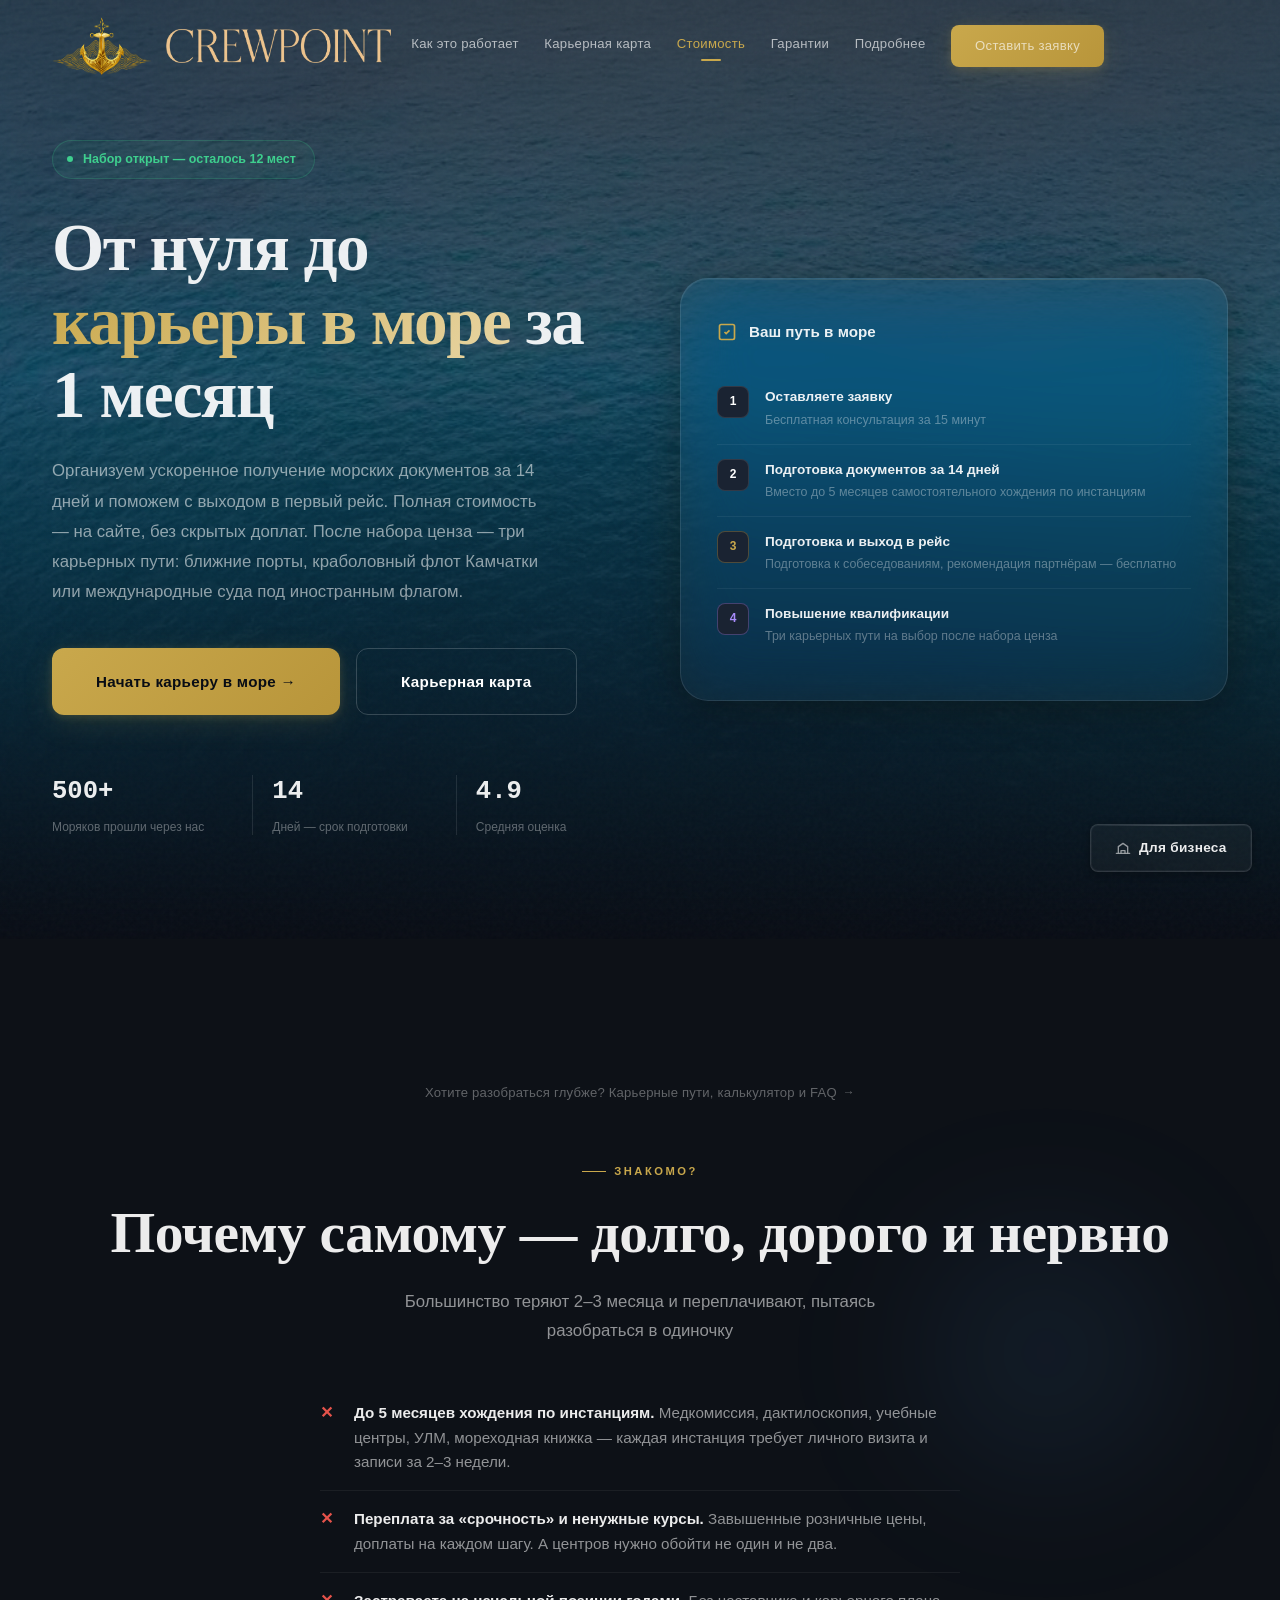
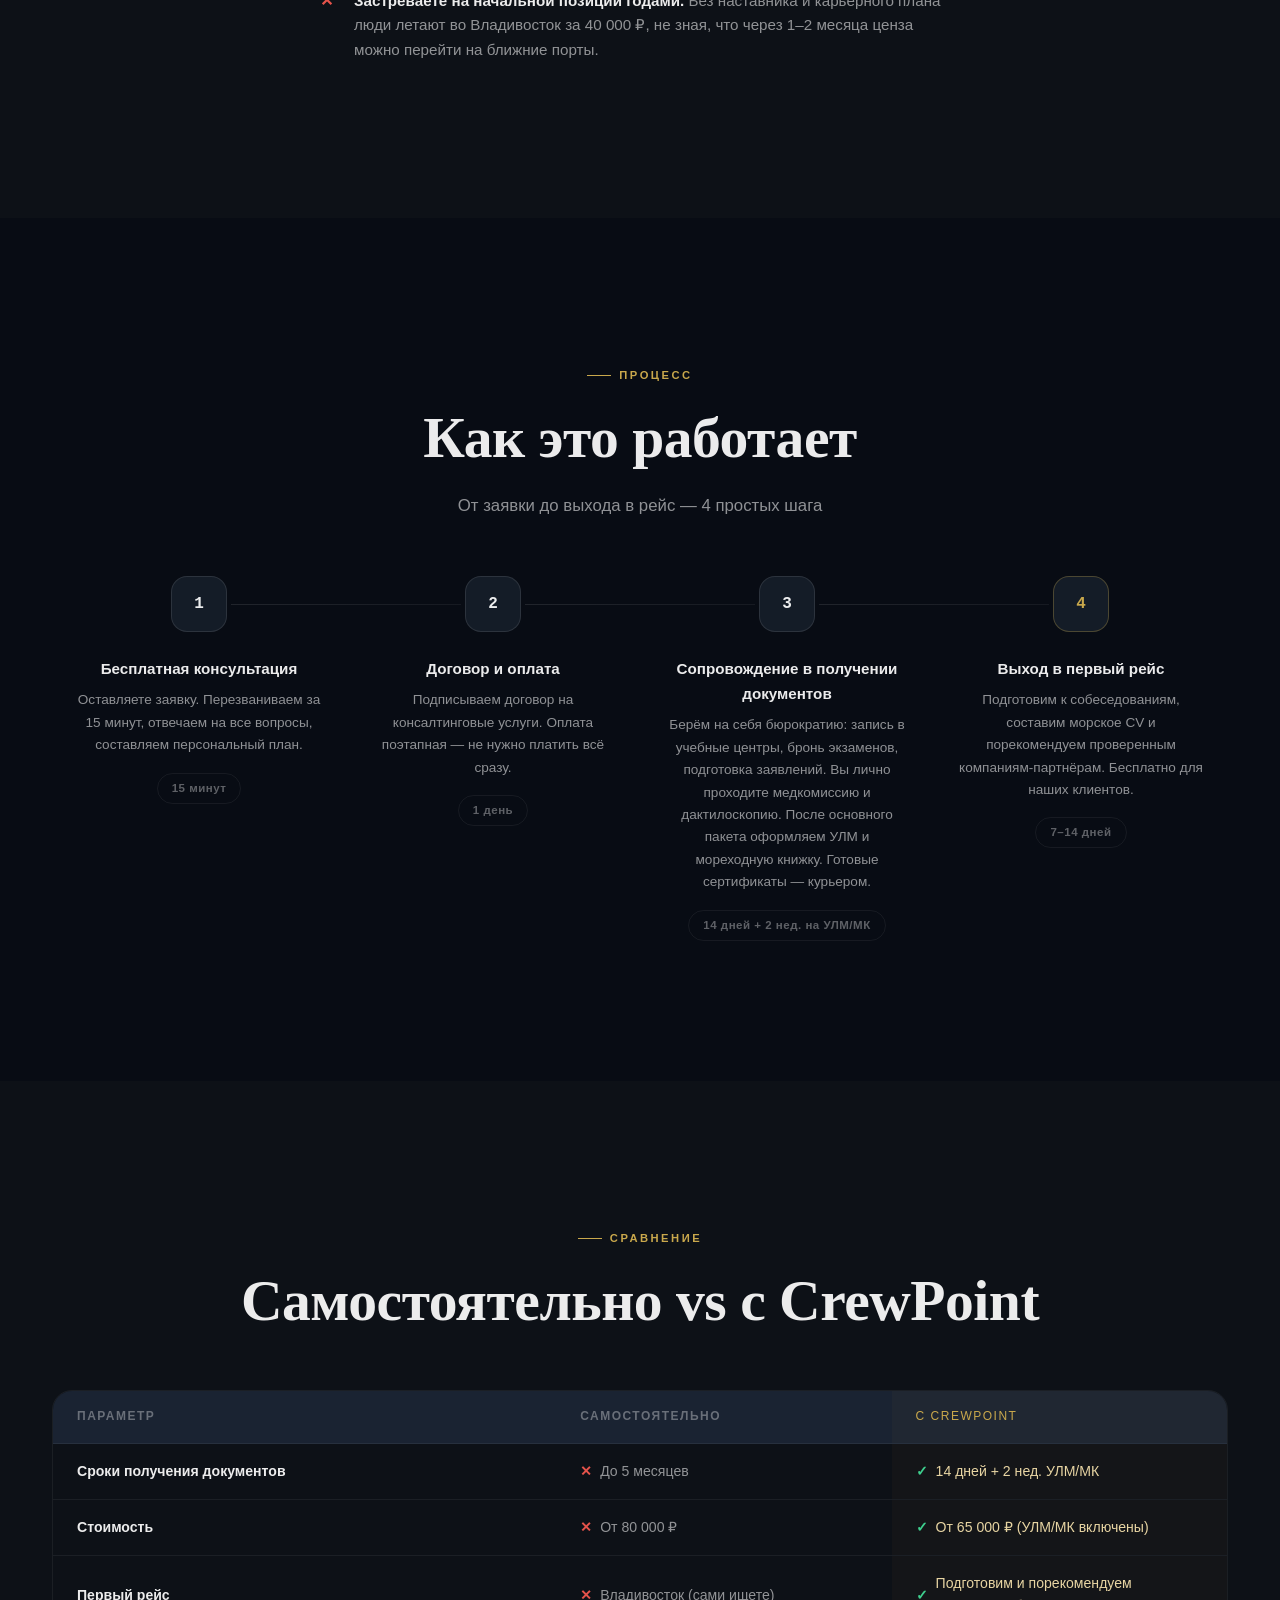
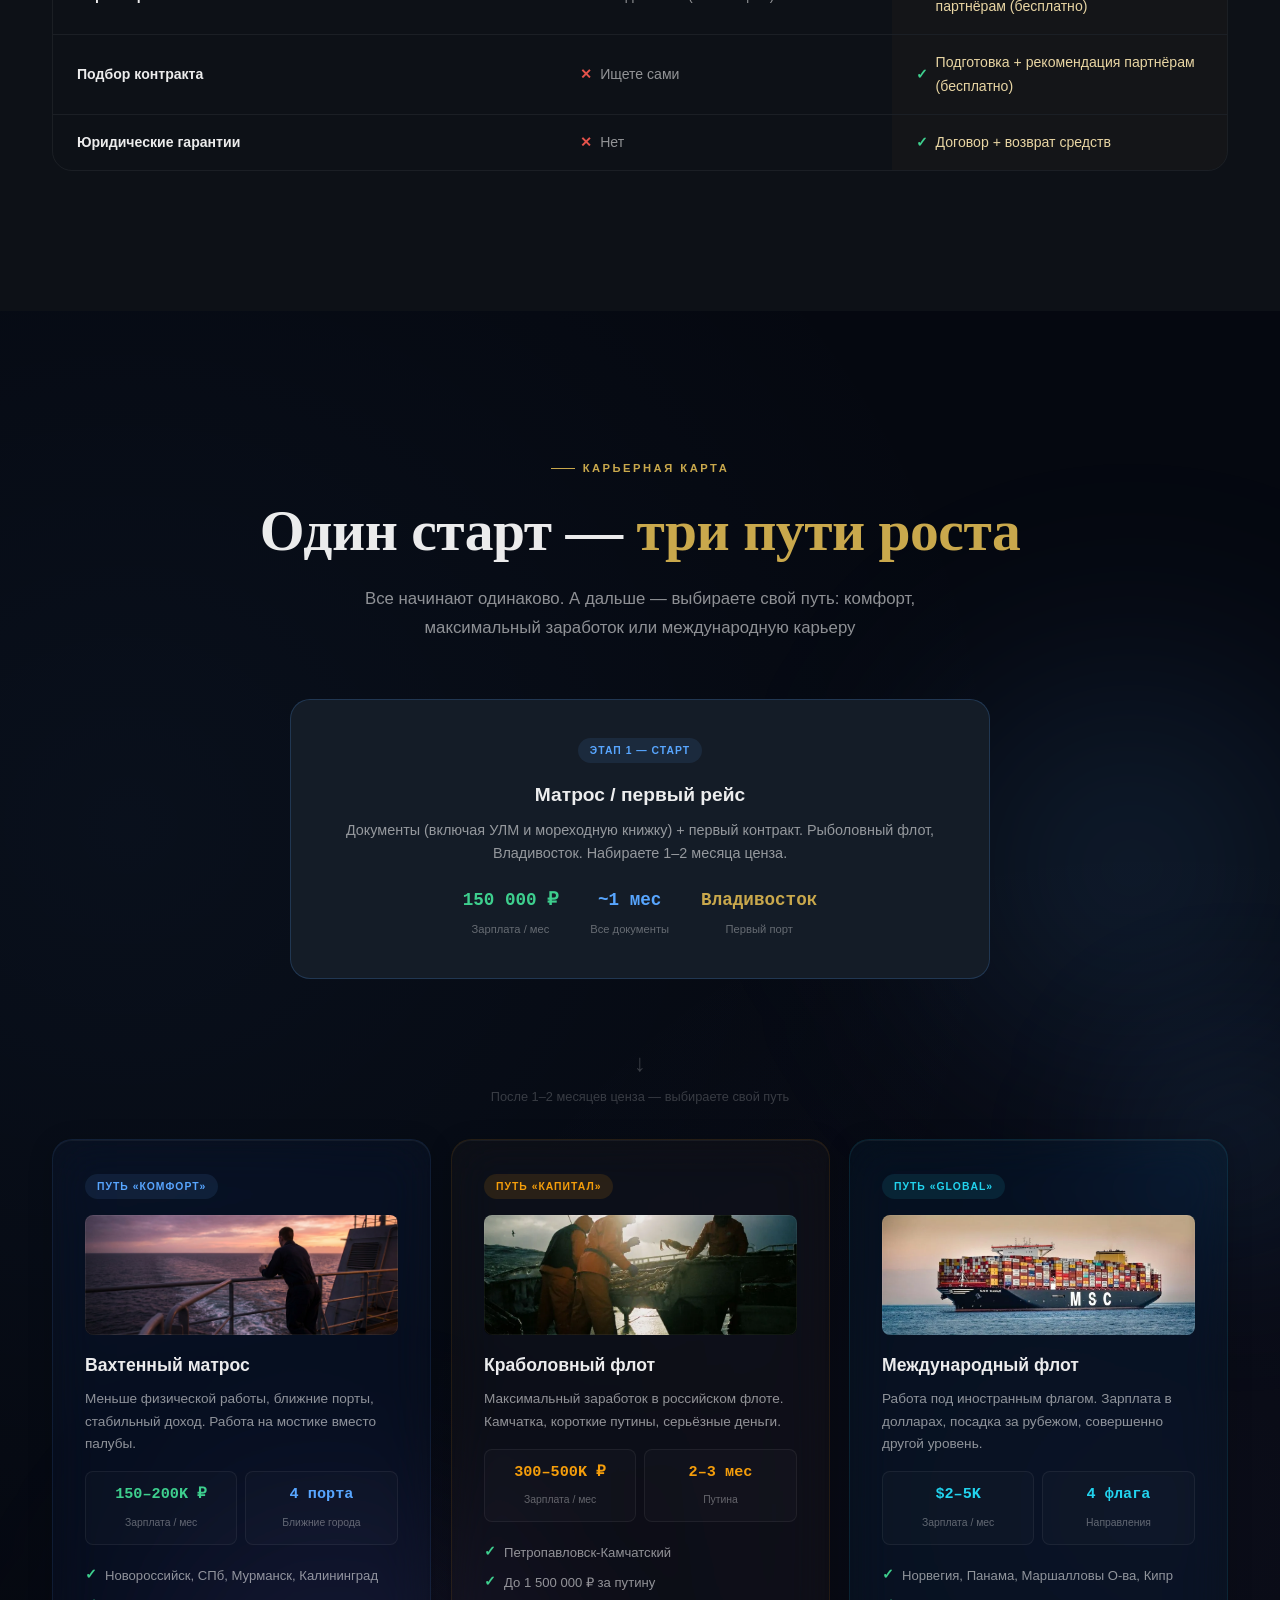
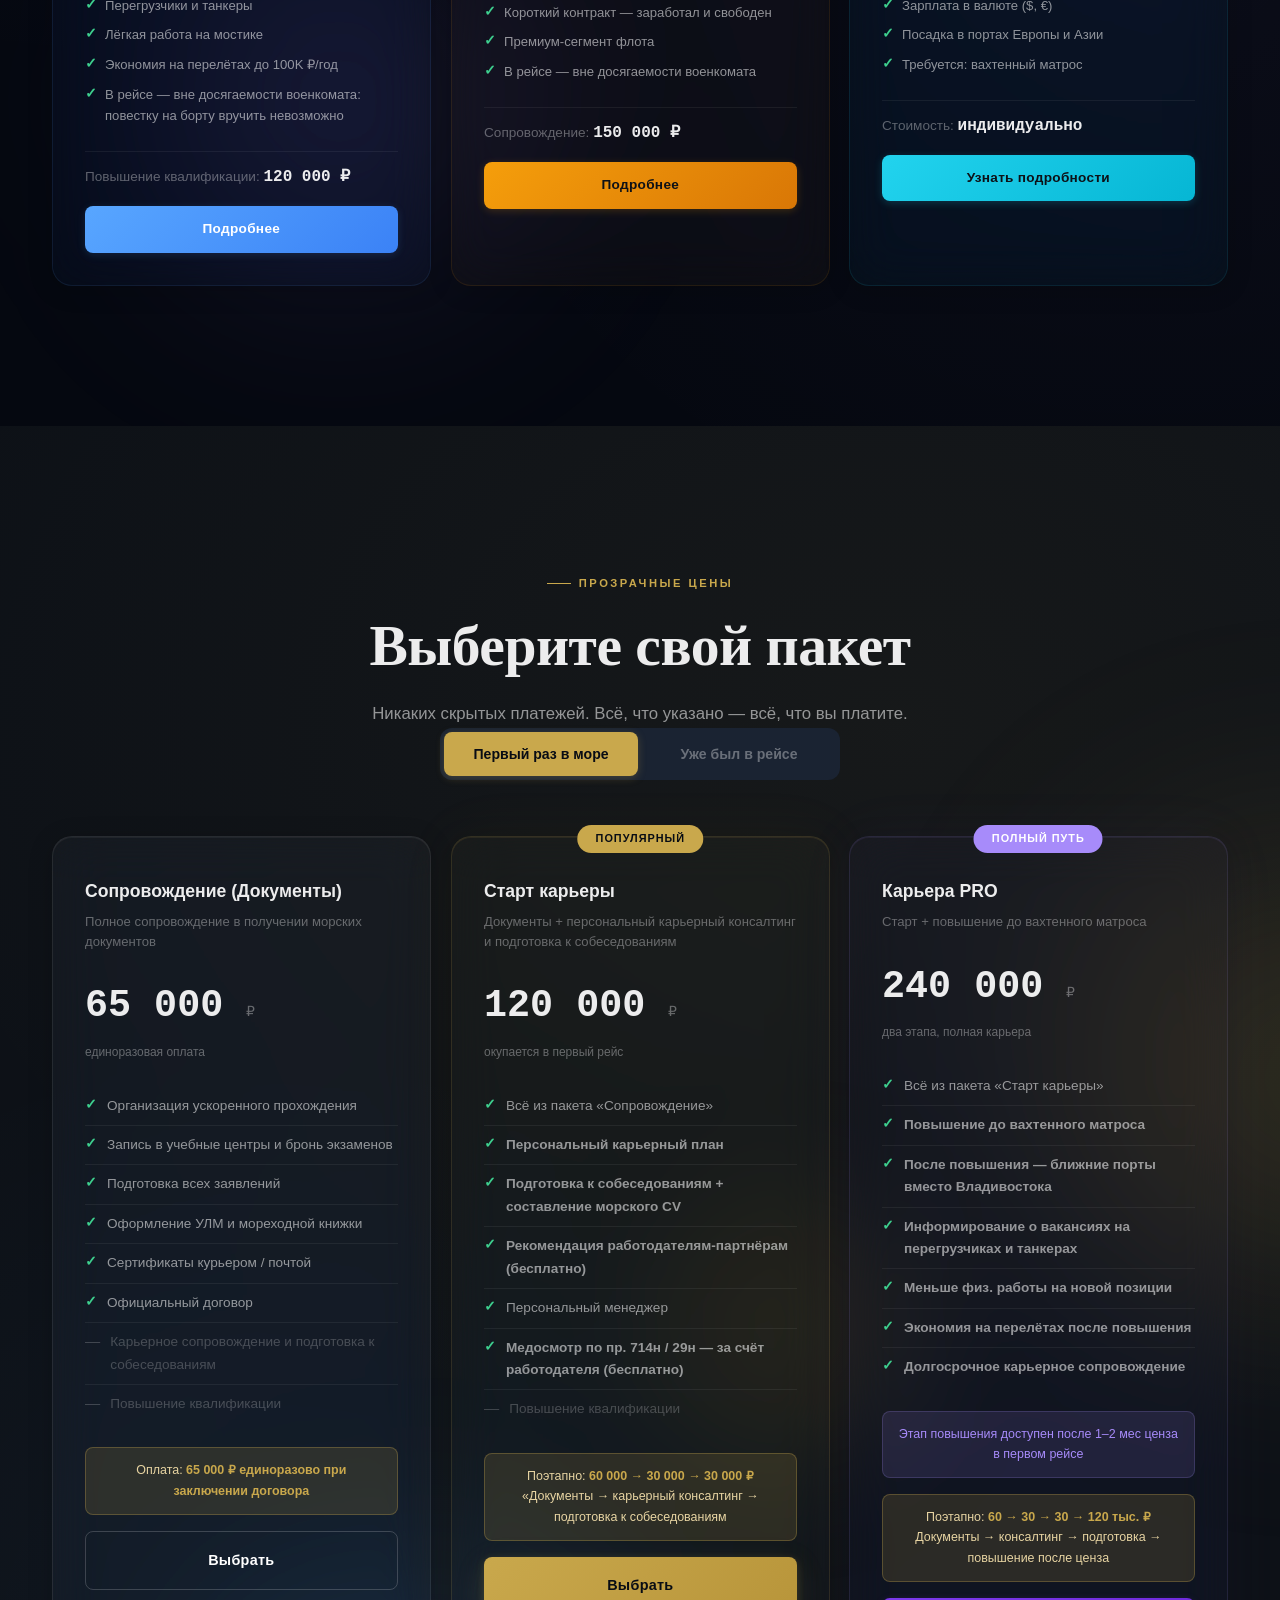
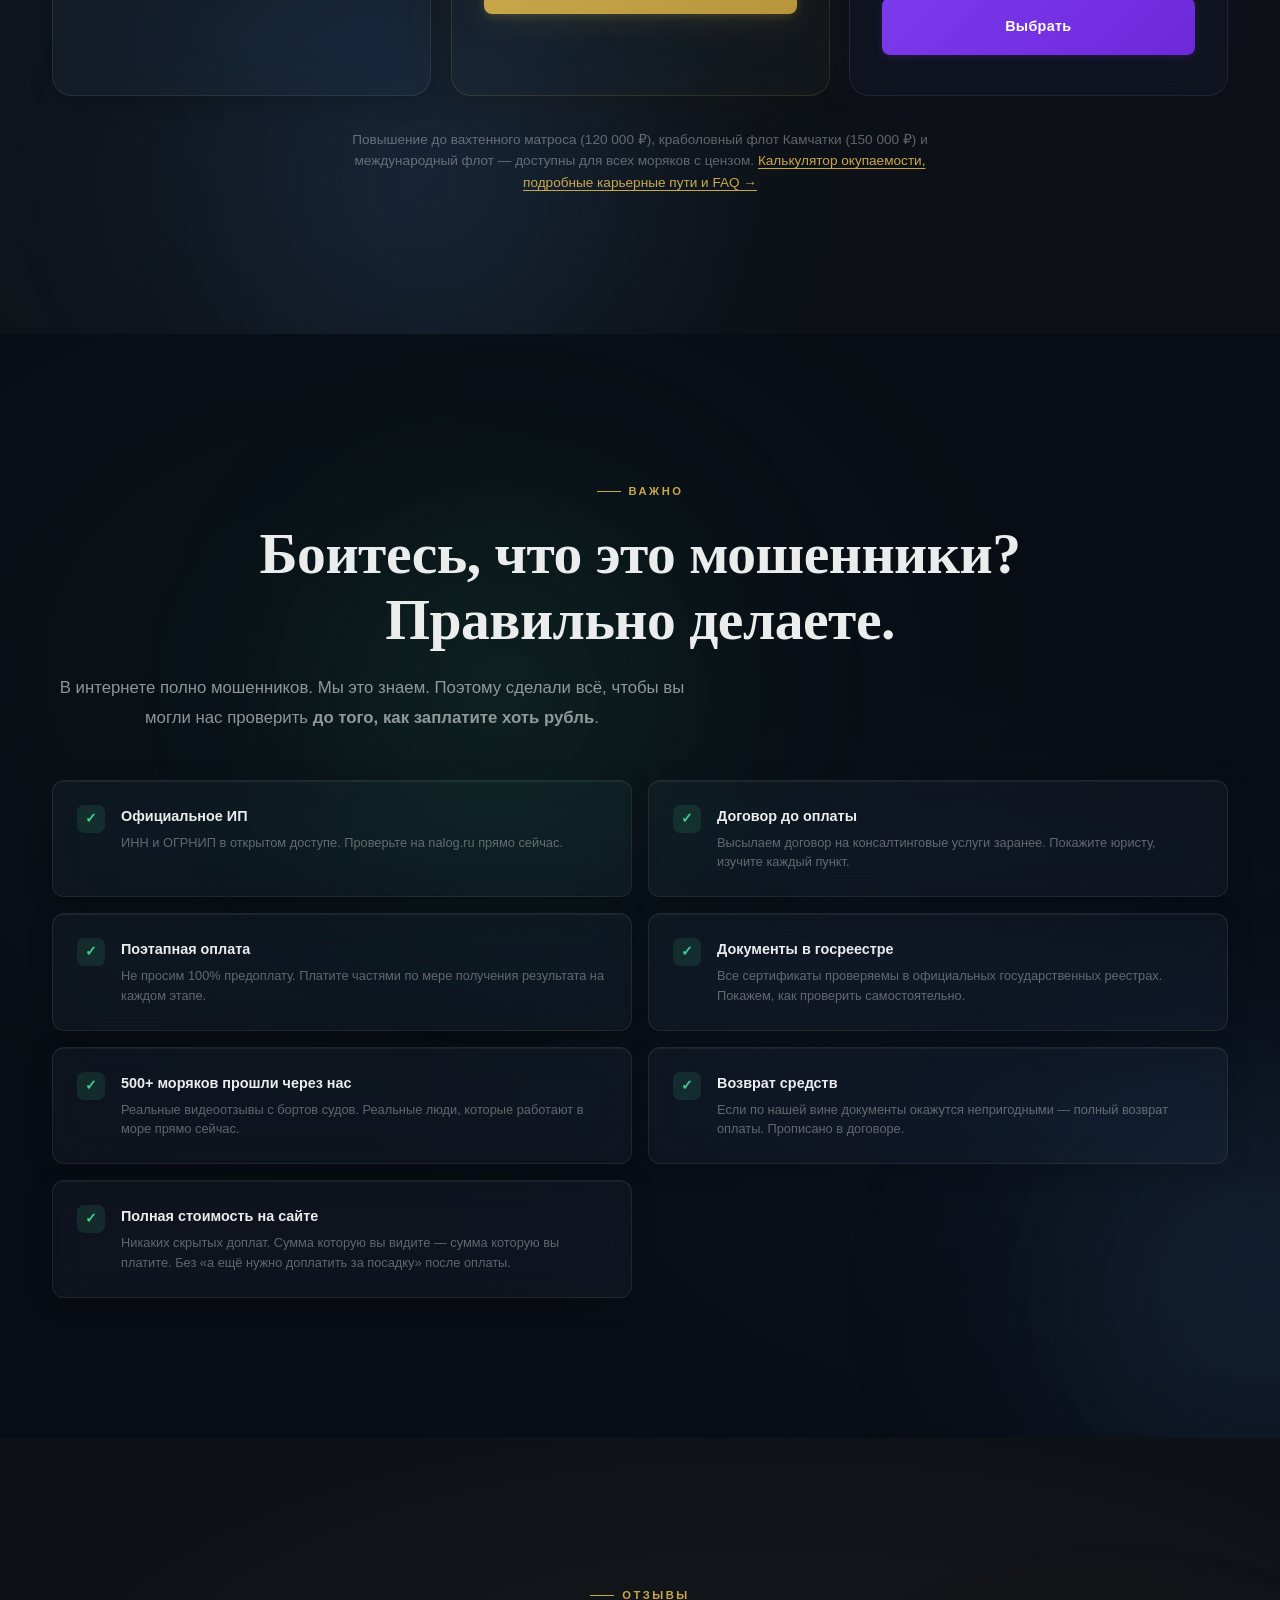
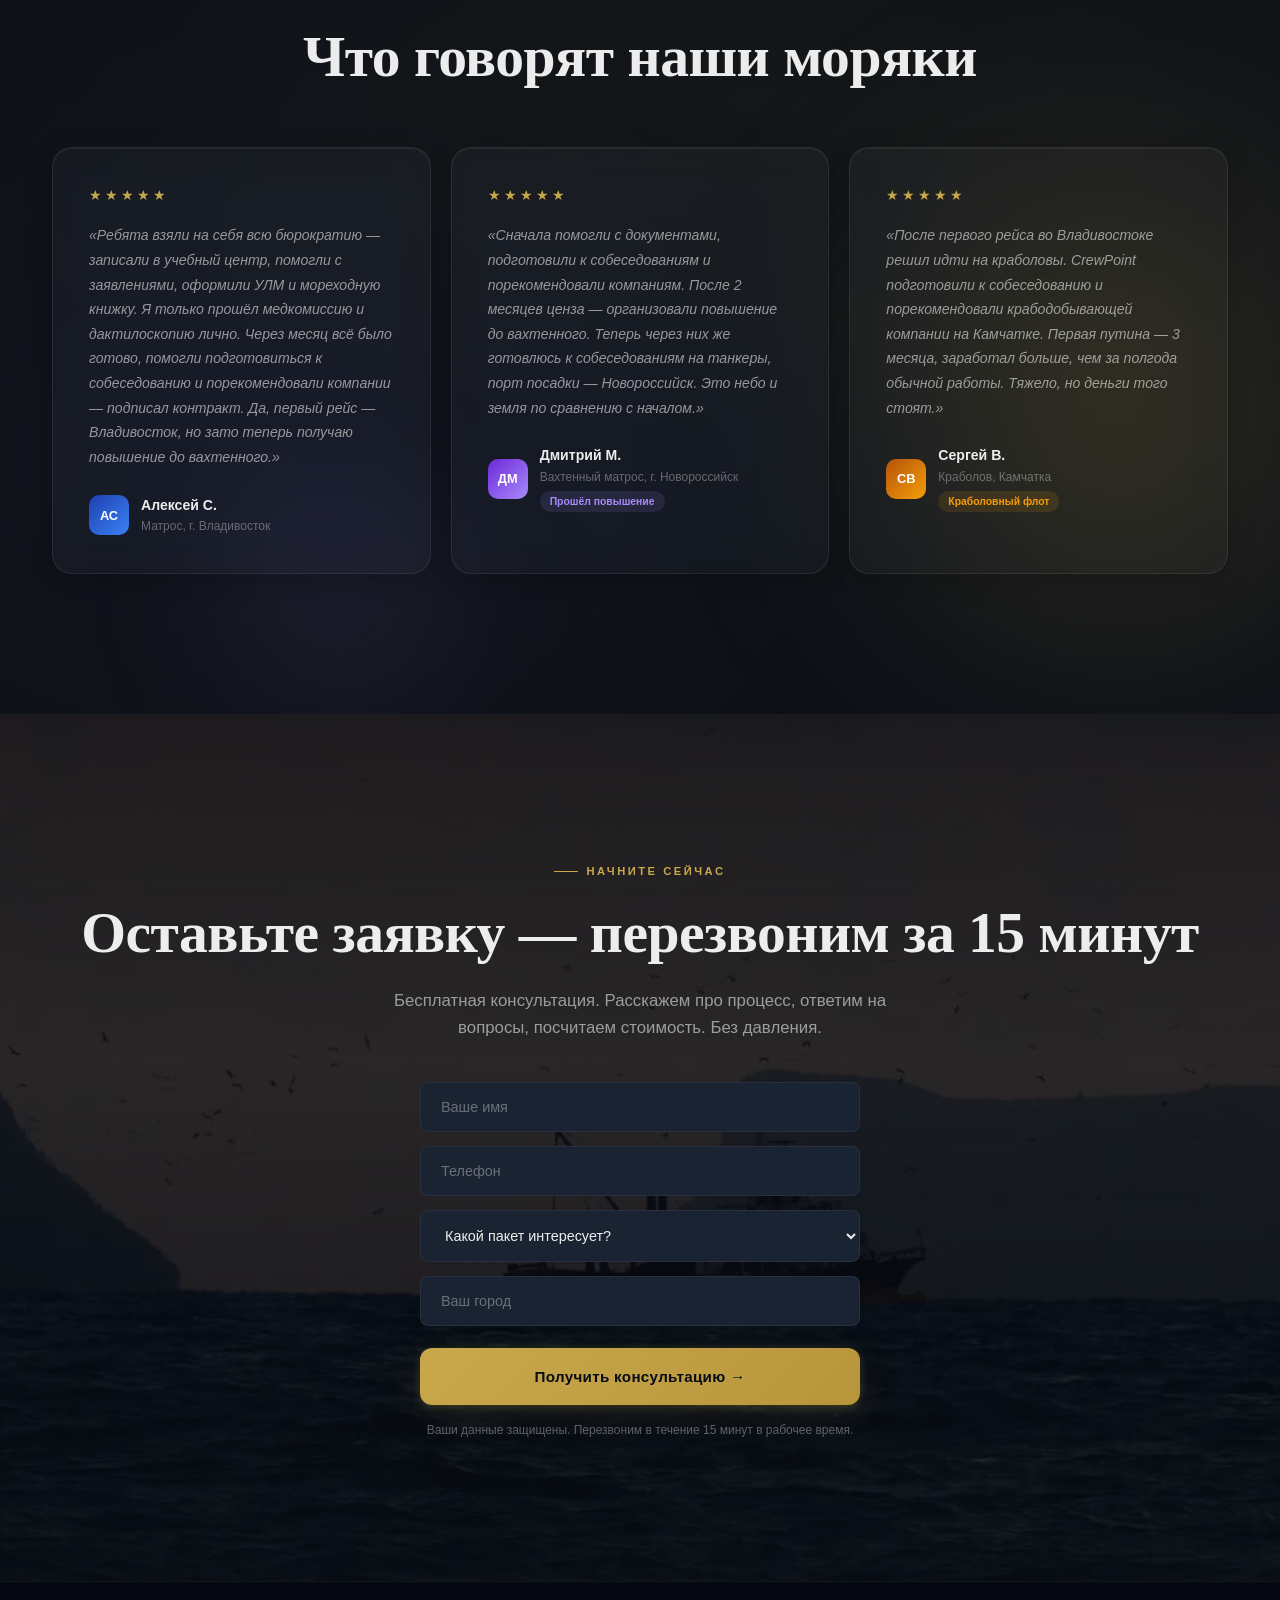
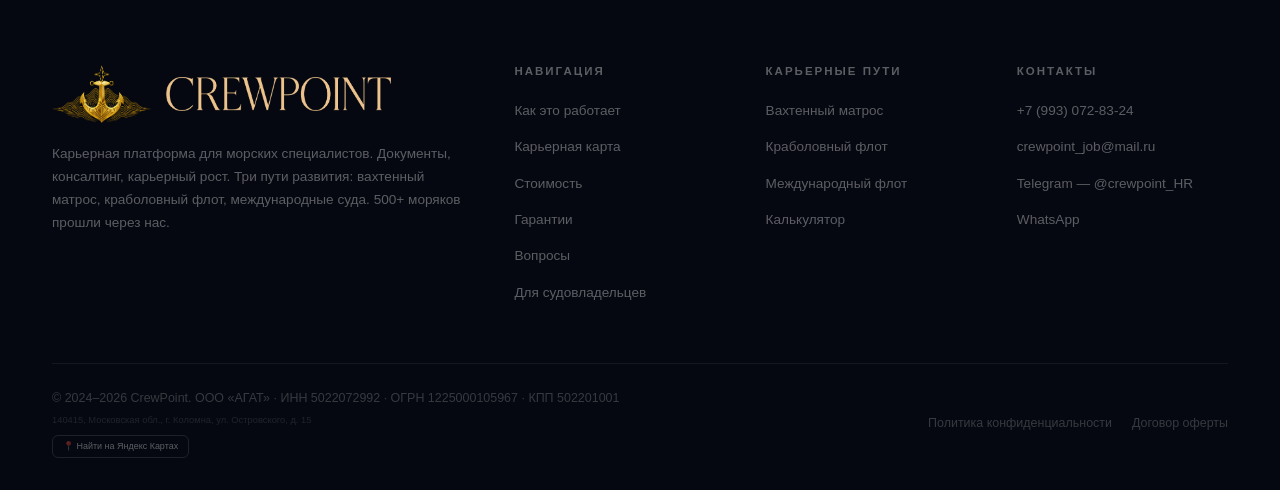
==== commit 5daf3896: "Add files via upload" ====
--- a/index.html
+++ b/index.html
@@ -132,13 +132,13 @@
 <div class="branch branch--comfort">
 <span class="branch-badge badge-blue">Путь «Комфорт»</span><div class="branch-img photo-frame"><img src="assets/images/bridge-officer.webp" alt="Вахтенный матрос на мостике" class="photo" loading="lazy" width="600" height="240" decoding="async"></div><h3>Вахтенный матрос</h3><p class="b-desc">Меньше физической работы, ближние порты, стабильный доход. Работа на мостике вместо палубы.</p>
 <div class="branch-stats"><div class="b-stat"><span class="v text-green">150–200K ₽</span><span class="l">Зарплата / мес</span></div><div class="b-stat"><span class="v text-blue">4 порта</span><span class="l">Ближние города</span></div></div>
-<ul class="branch-features"><li><span class="ck">&#10003;</span> Новороссийск, СПб, Мурманск, Калининград</li><li><span class="ck">&#10003;</span> Перегрузчики и танкеры</li><li><span class="ck">&#10003;</span> Лёгкая работа на мостике</li><li><span class="ck">&#10003;</span> Экономия на перелётах до 100K ₽/год</li></ul>
+<ul class="branch-features"><li><span class="ck">&#10003;</span> Новороссийск, СПб, Мурманск, Калининград</li><li><span class="ck">&#10003;</span> Перегрузчики и танкеры</li><li><span class="ck">&#10003;</span> Лёгкая работа на мостике</li><li><span class="ck">&#10003;</span> Экономия на перелётах до 100K ₽/год</li><li><span class="ck">&#10003;</span> В рейсе — вне досягаемости военкомата: повестку на борту вручить невозможно</li></ul>
 <div class="branch-price">Повышение квалификации: <strong>120 000 ₽</strong></div><a href="details.html#path-comfort" class="btn btn--primary btn--full btn--sm">Подробнее</a>
 </div>
 <div class="branch branch--capital">
 <span class="branch-badge badge-orange">Путь «Капитал»</span><div class="branch-img photo-frame"><img src="assets/images/crab-boat.webp" alt="Краболовное судно Камчатка" class="photo" loading="lazy" width="600" height="240" decoding="async"></div><h3>Краболовный флот</h3><p class="b-desc">Максимальный заработок в российском флоте. Камчатка, короткие путины, серьёзные деньги.</p>
 <div class="branch-stats"><div class="b-stat"><span class="v text-orange">300–500K ₽</span><span class="l">Зарплата / мес</span></div><div class="b-stat"><span class="v text-orange">2–3 мес</span><span class="l">Путина</span></div></div>
-<ul class="branch-features"><li><span class="ck">&#10003;</span> Петропавловск-Камчатский</li><li><span class="ck">&#10003;</span> До 1 500 000 ₽ за путину</li><li><span class="ck">&#10003;</span> Короткий контракт — заработал и свободен</li><li><span class="ck">&#10003;</span> Премиум-сегмент флота</li></ul>
+<ul class="branch-features"><li><span class="ck">&#10003;</span> Петропавловск-Камчатский</li><li><span class="ck">&#10003;</span> До 1 500 000 ₽ за путину</li><li><span class="ck">&#10003;</span> Короткий контракт — заработал и свободен</li><li><span class="ck">&#10003;</span> Премиум-сегмент флота</li><li><span class="ck">&#10003;</span> В рейсе — вне досягаемости военкомата</li></ul>
 <div class="branch-price">Сопровождение: <strong>150 000 ₽</strong></div><a href="details.html#path-capital" class="btn btn--orange btn--full btn--sm">Подробнее</a>
 </div>
 <div class="branch branch--global">
@@ -171,7 +171,7 @@
 <div class="card-badge card-badge--gold">Популярный</div>
 <h3>Старт карьеры</h3><p class="p-desc">Документы + персональный карьерный консалтинг и подготовка к собеседованиям</p>
 <div class="p-amount">120 000 <span>₽</span></div><p class="p-note">окупается в первый рейс</p>
-<ul class="p-features"><li><span class="ck">&#10003;</span> Всё из пакета «Сопровождение»</li><li><span class="ck">&#10003;</span> <strong>Персональный карьерный план</strong></li><li><span class="ck">&#10003;</span> <strong>Подготовка к собеседованиям + составление морского CV</strong></li><li><span class="ck">&#10003;</span> <strong>Рекомендация работодателям-партнёрам (бесплатно)</strong></li><li><span class="ck">&#10003;</span> Персональный менеджер</li><li><span class="no">&mdash;</span> <span class="faded">Повышение квалификации</span></li></ul>
+<ul class="p-features"><li><span class="ck">&#10003;</span> Всё из пакета «Сопровождение»</li><li><span class="ck">&#10003;</span> <strong>Персональный карьерный план</strong></li><li><span class="ck">&#10003;</span> <strong>Подготовка к собеседованиям + составление морского CV</strong></li><li><span class="ck">&#10003;</span> <strong>Рекомендация работодателям-партнёрам (бесплатно)</strong></li><li><span class="ck">&#10003;</span> Персональный менеджер</li><li><span class="ck">&#10003;</span> <strong>Медосмотр по пр. 714н / 29н — за счёт работодателя (бесплатно)</strong></li><li><span class="no">&mdash;</span> <span class="faded">Повышение квалификации</span></li></ul>
 <div class="p-inst"><p>Поэтапно: <strong>60 000 → 30 000 → 30 000 ₽</strong></p><p>«Документы → карьерный консалтинг → подготовка к собеседованиям</p></div><a href="#form" class="btn btn--gold btn--full">Выбрать</a>
 </div>
 <div class="p-card p-card--premium">
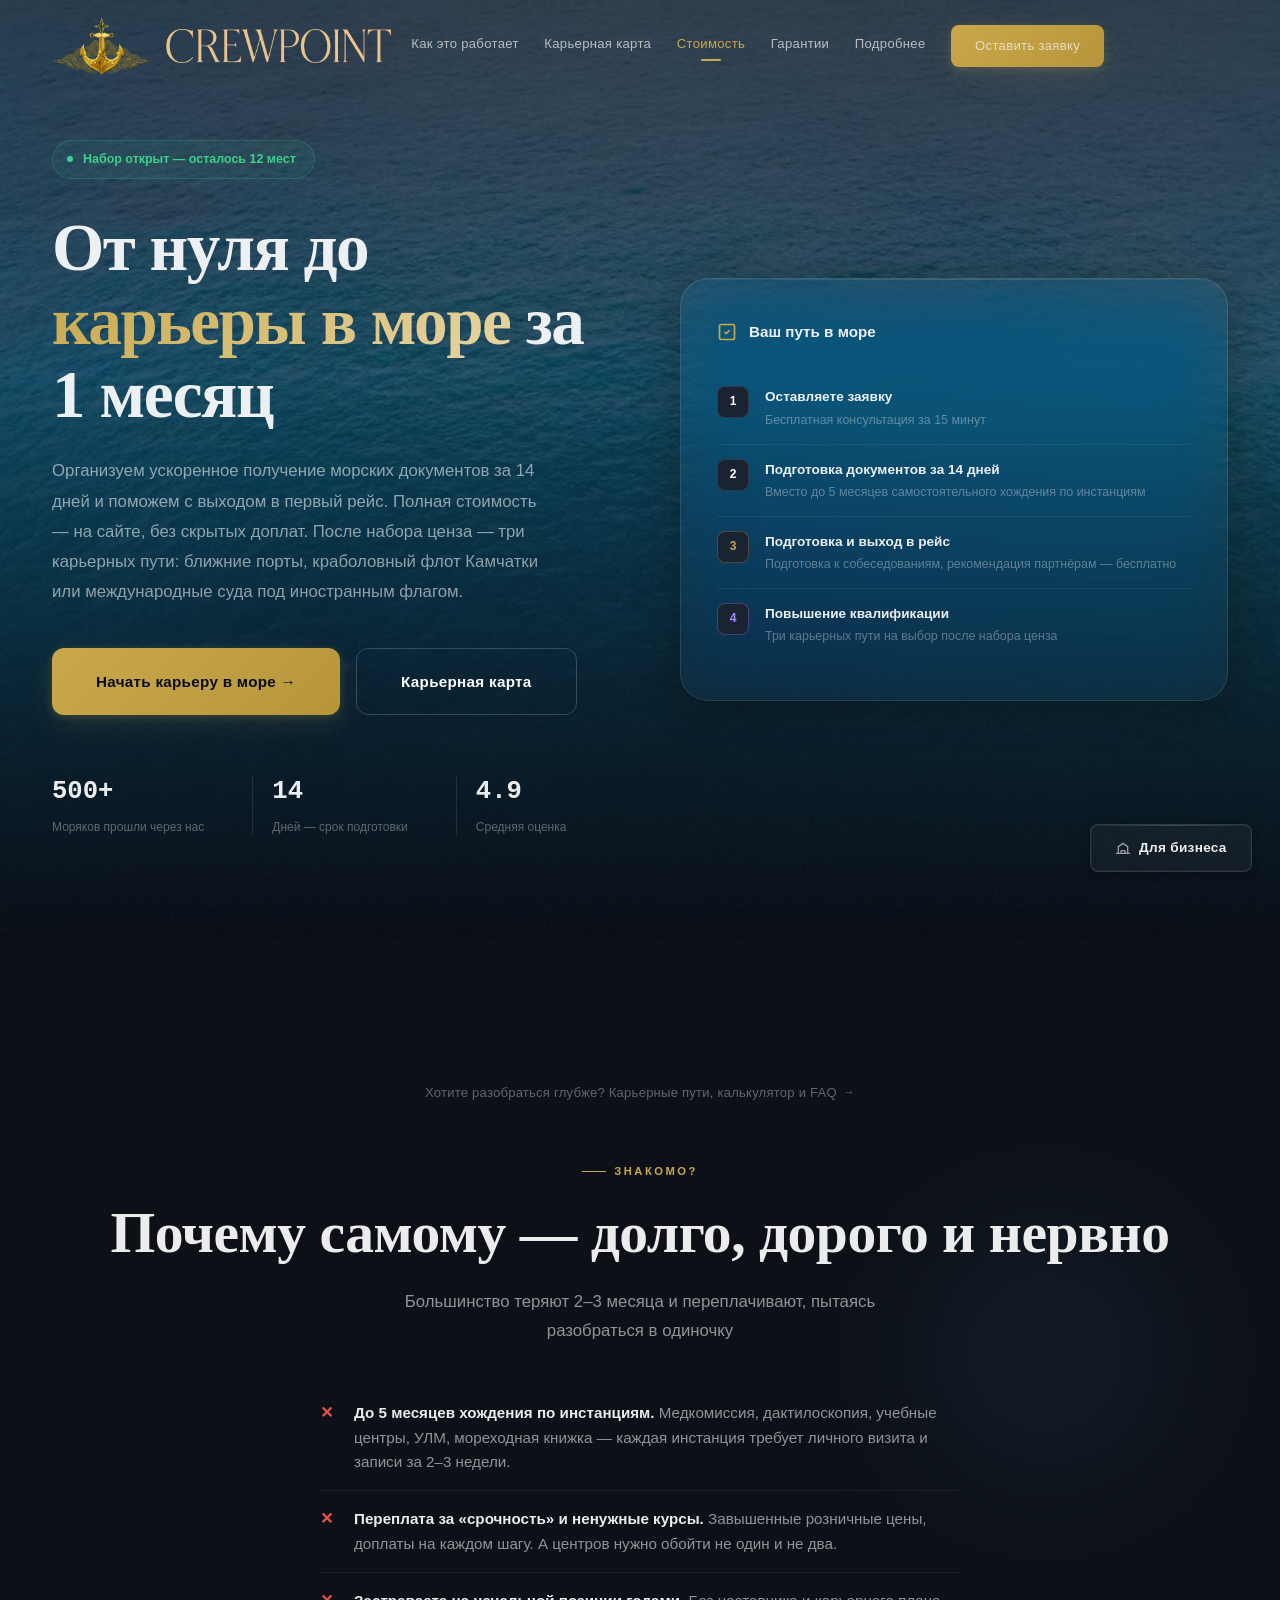
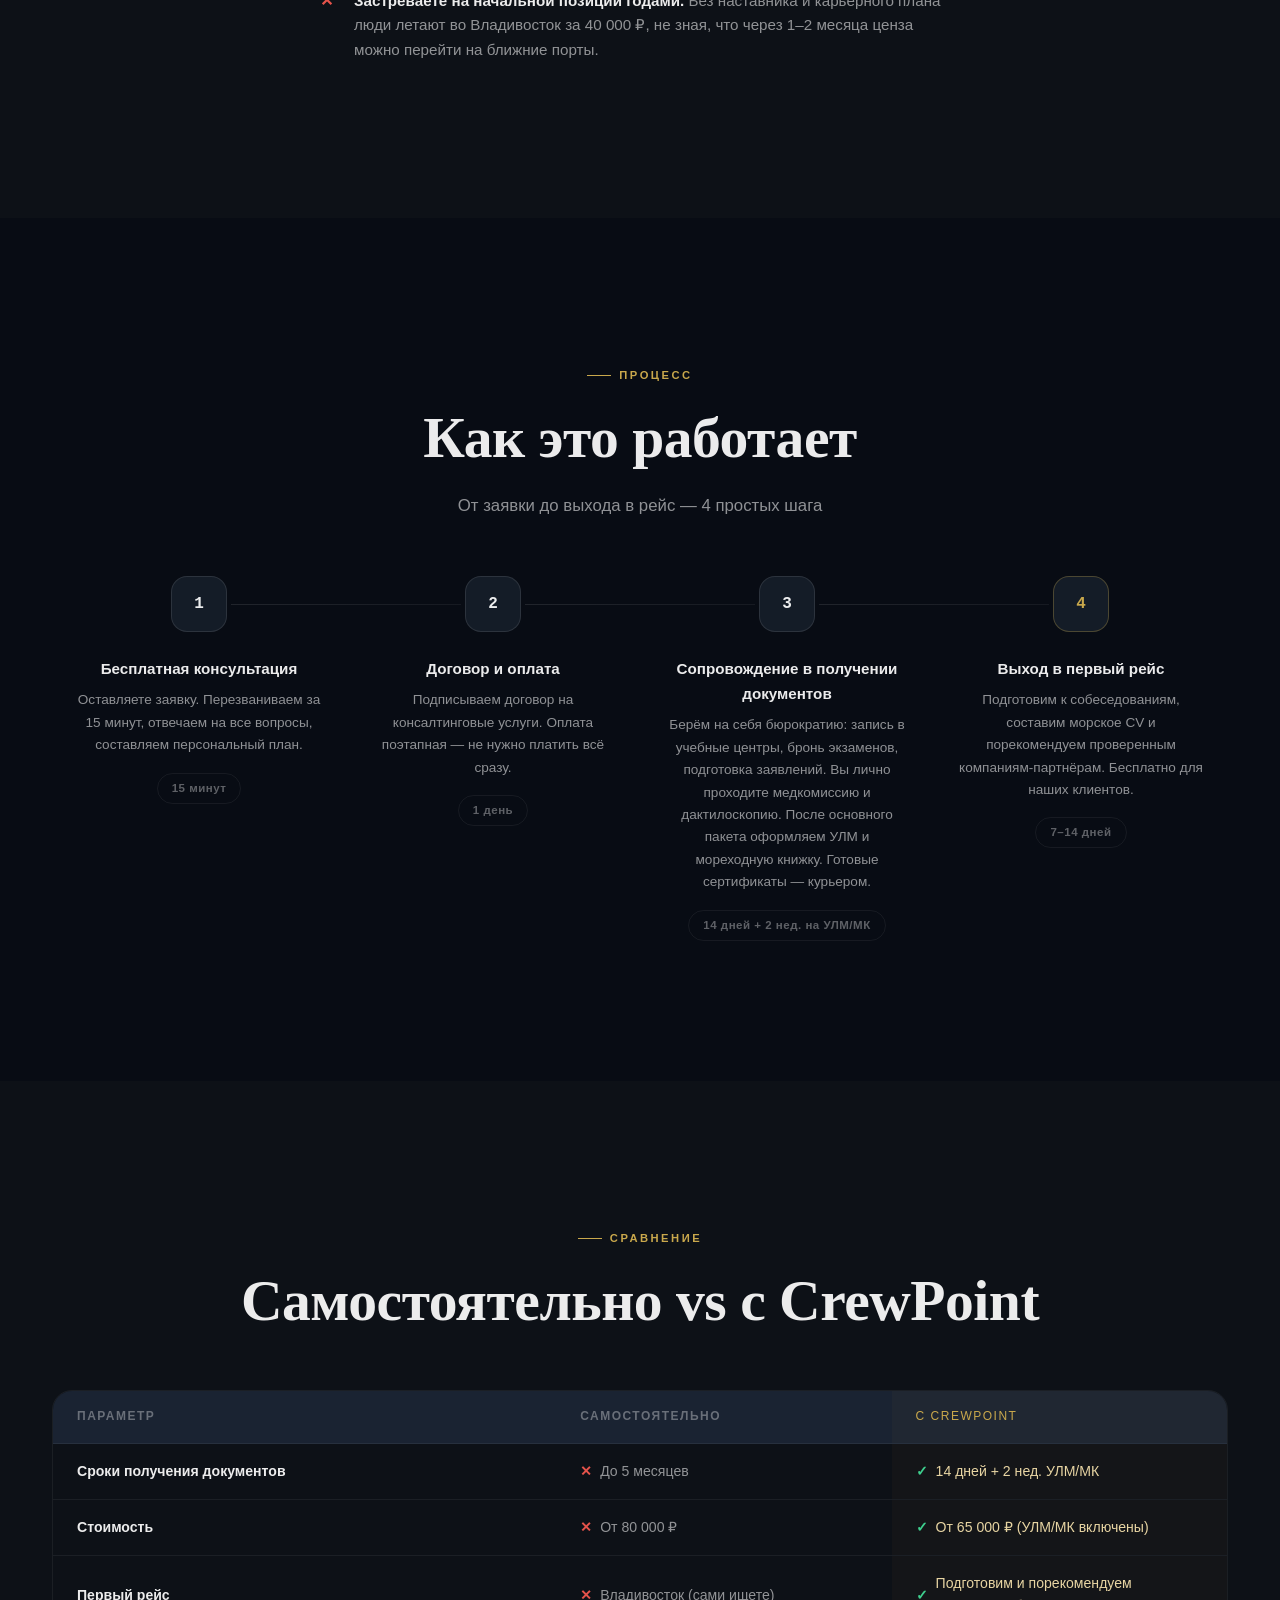
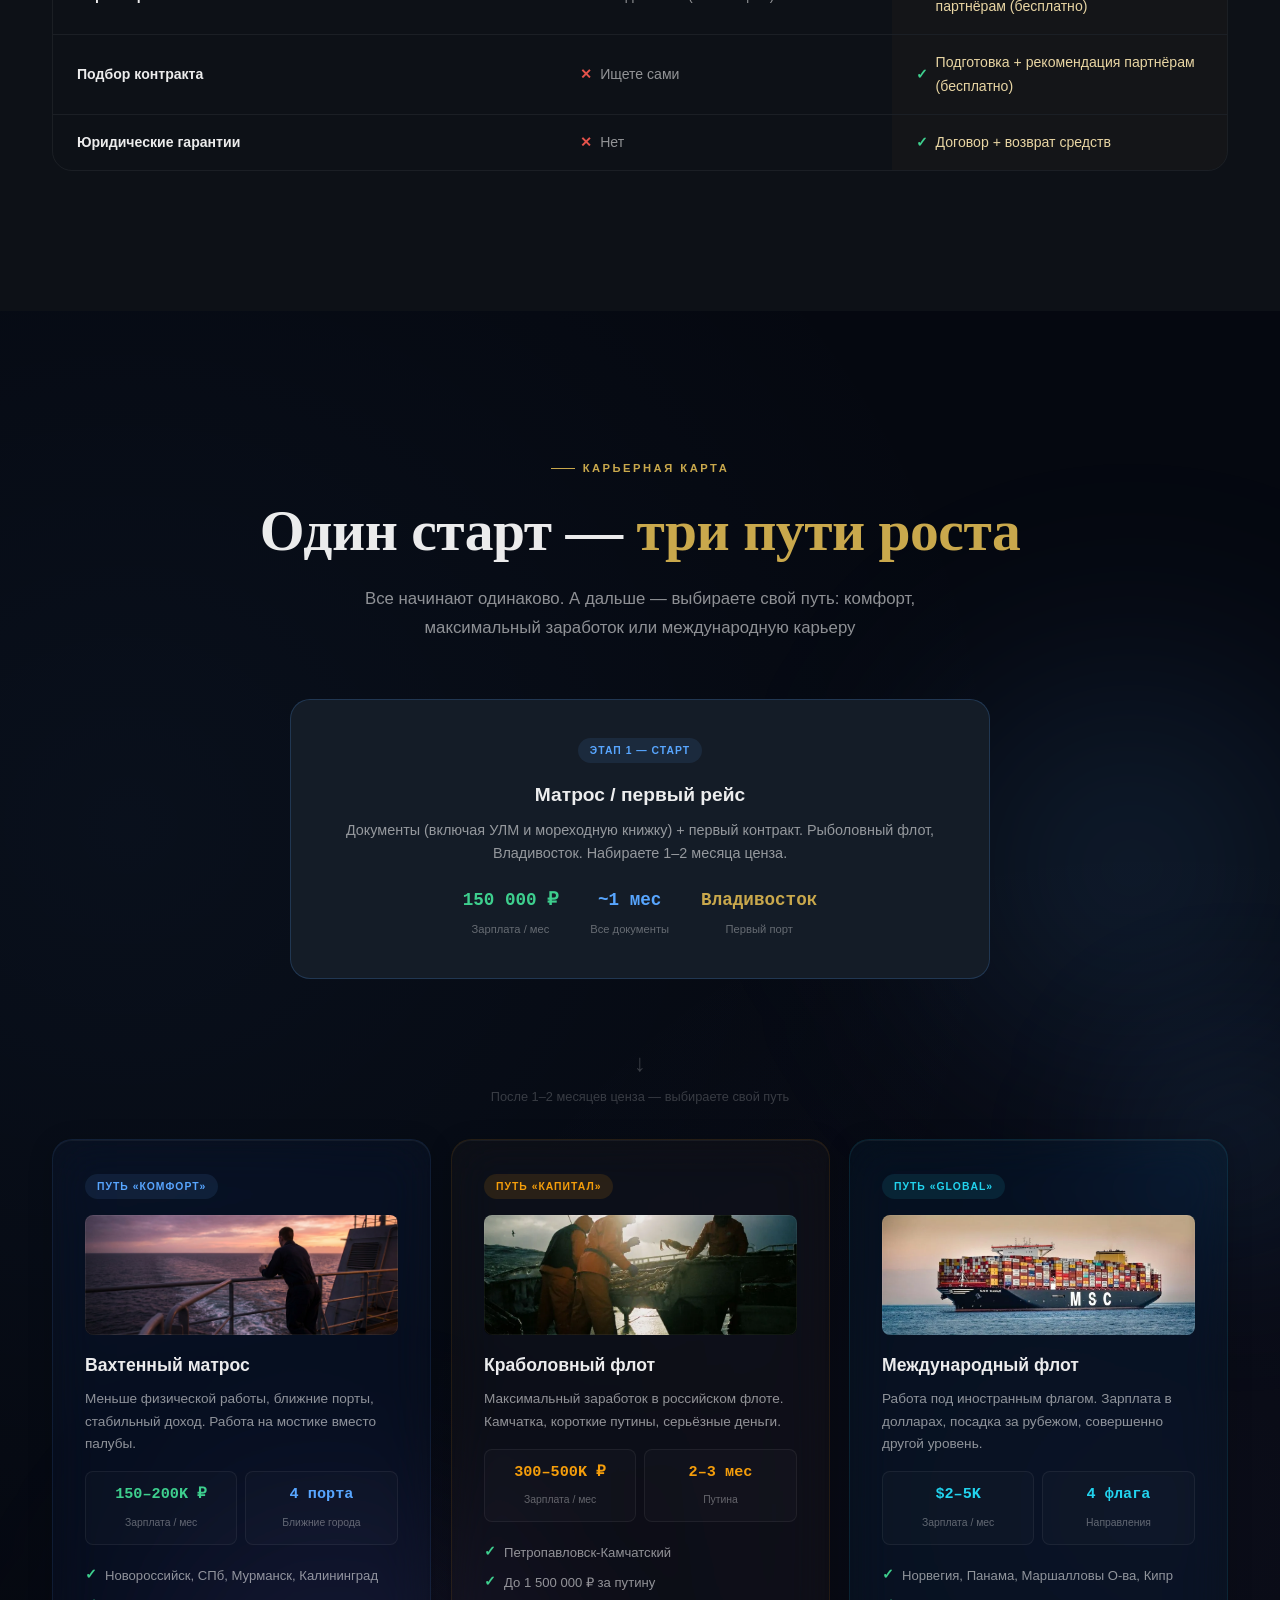
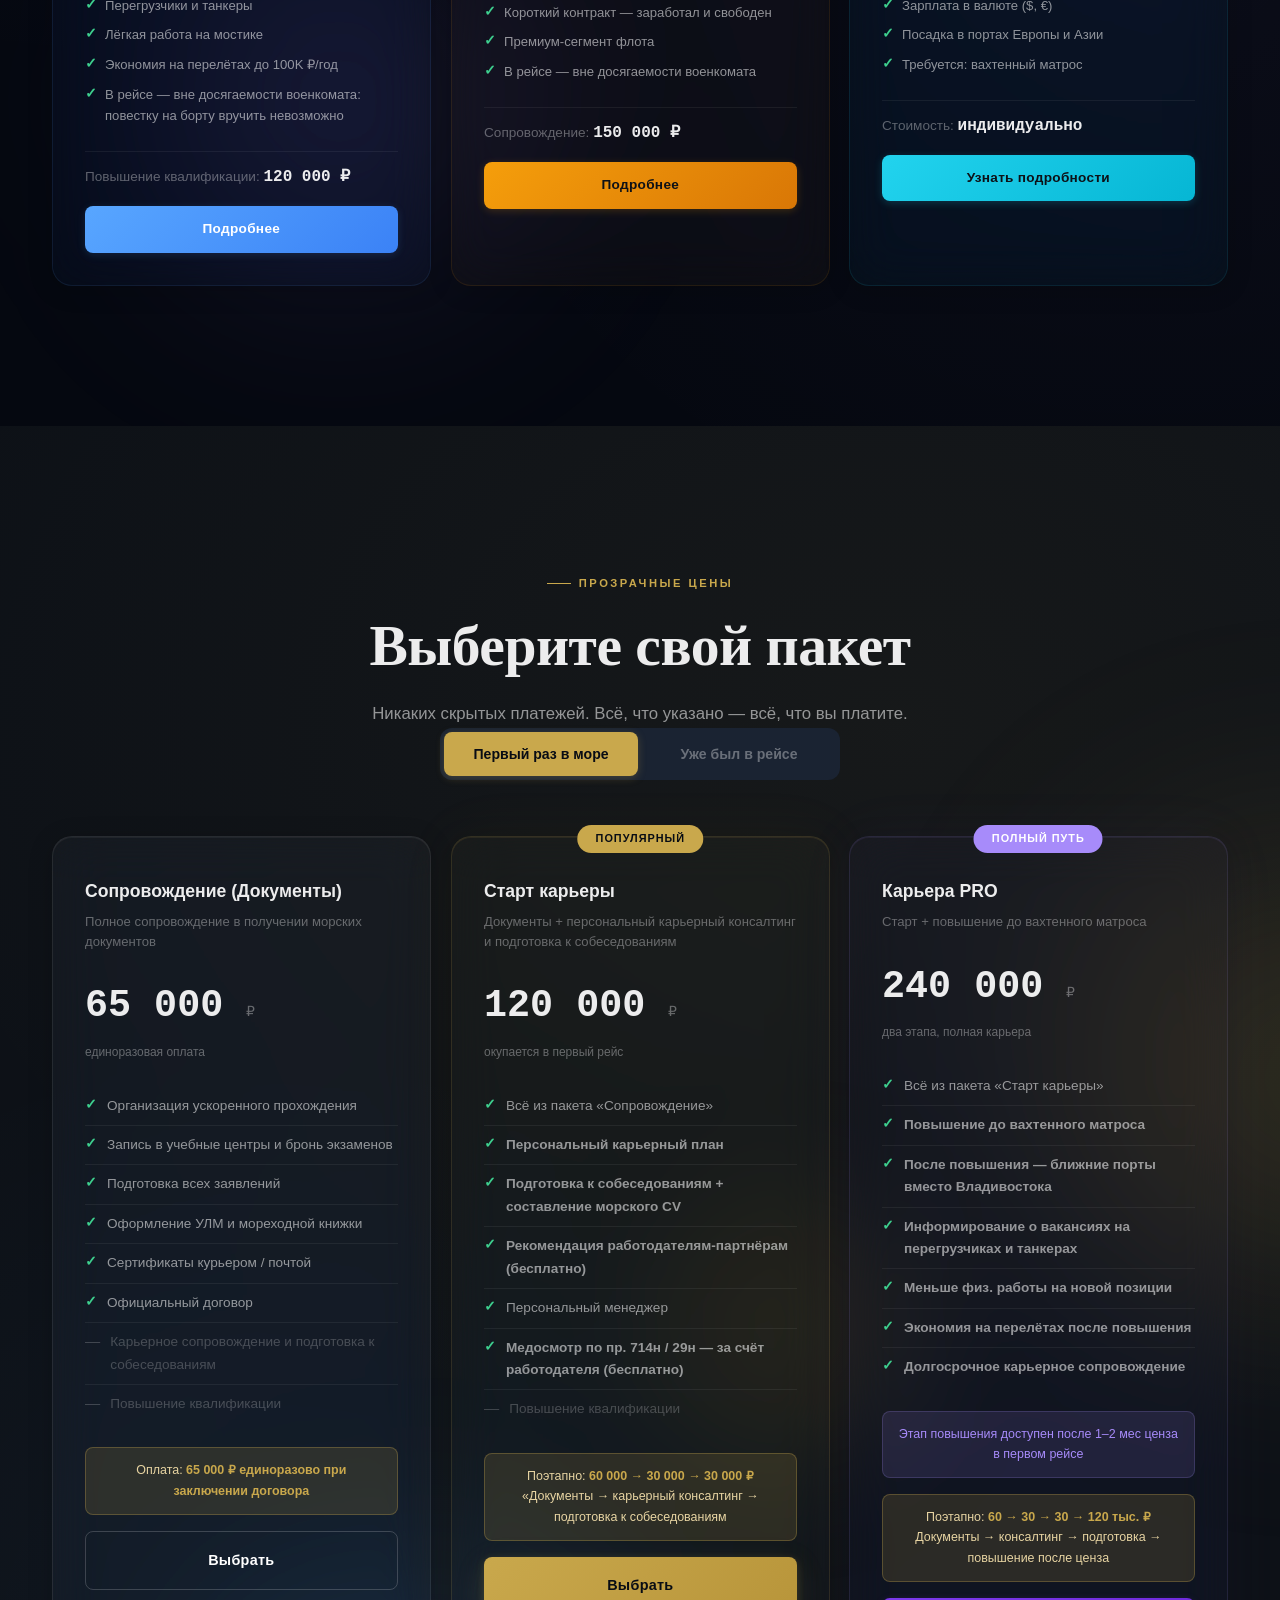
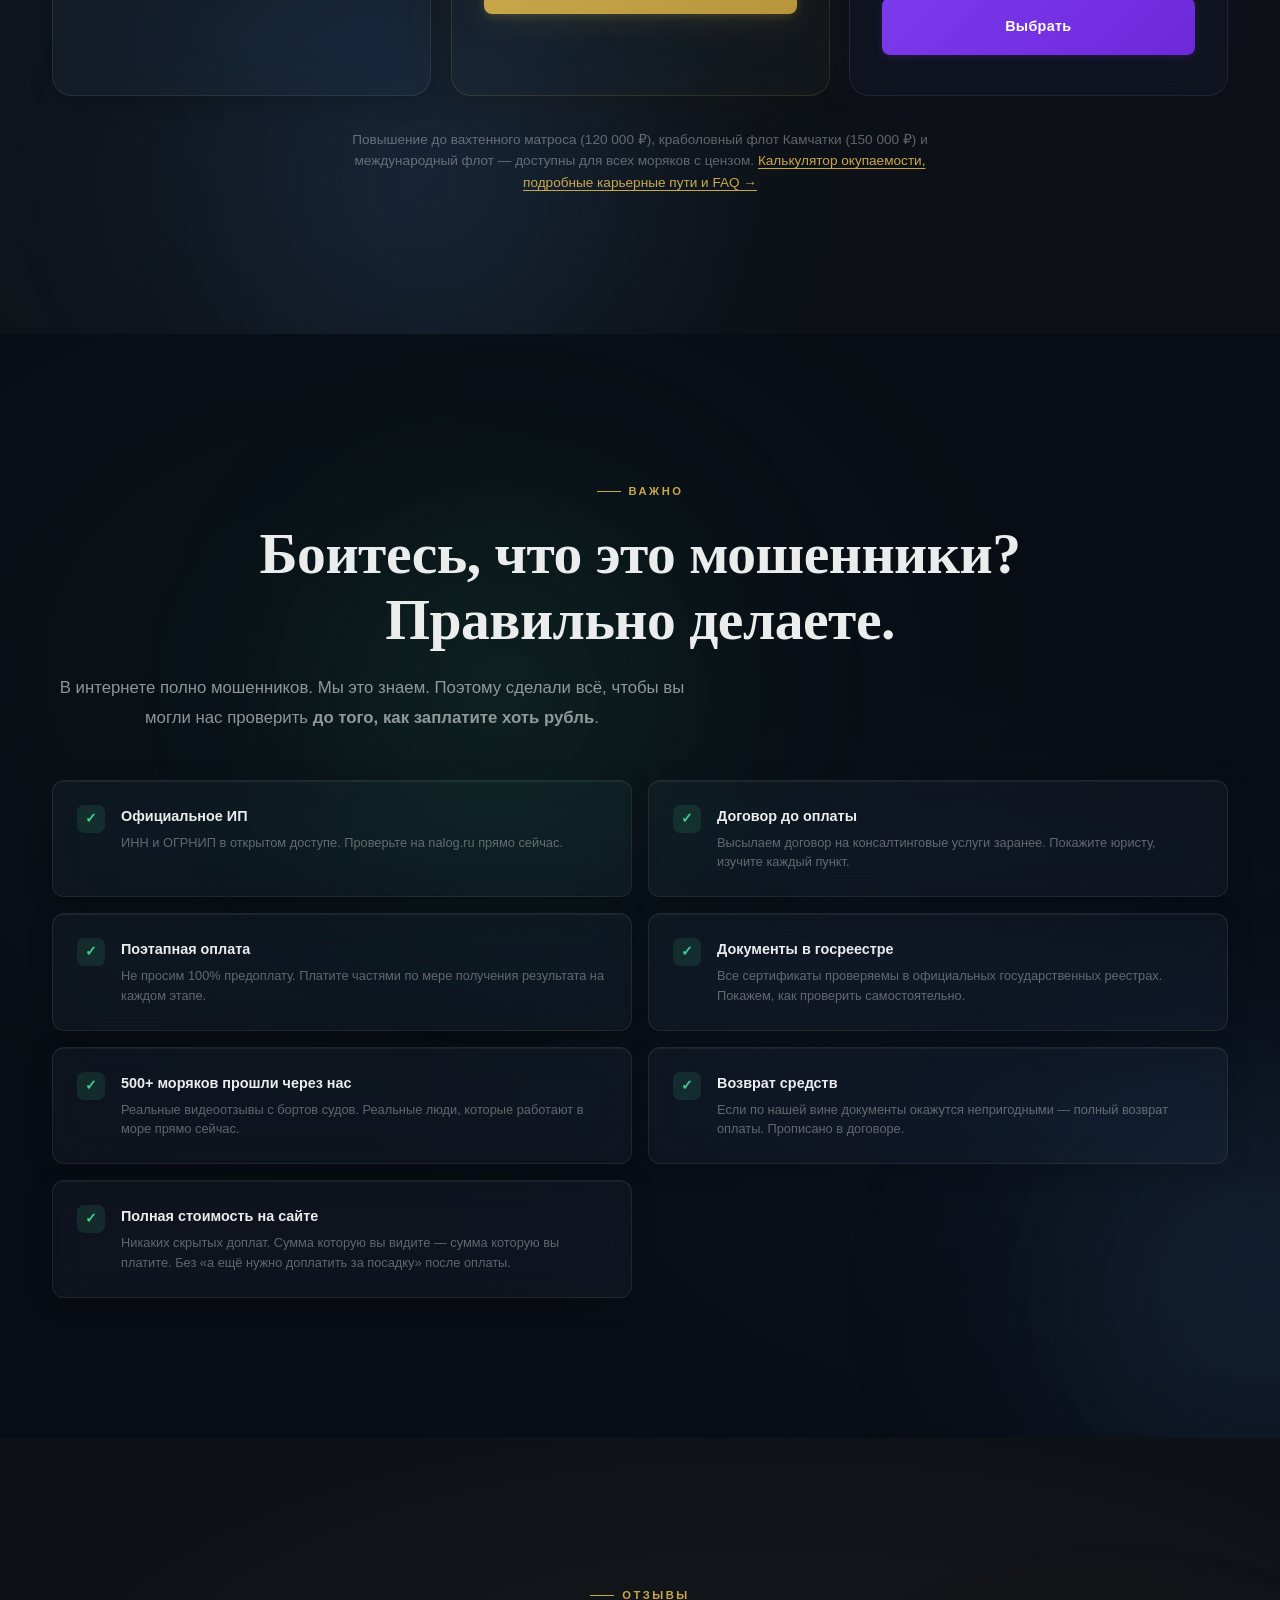
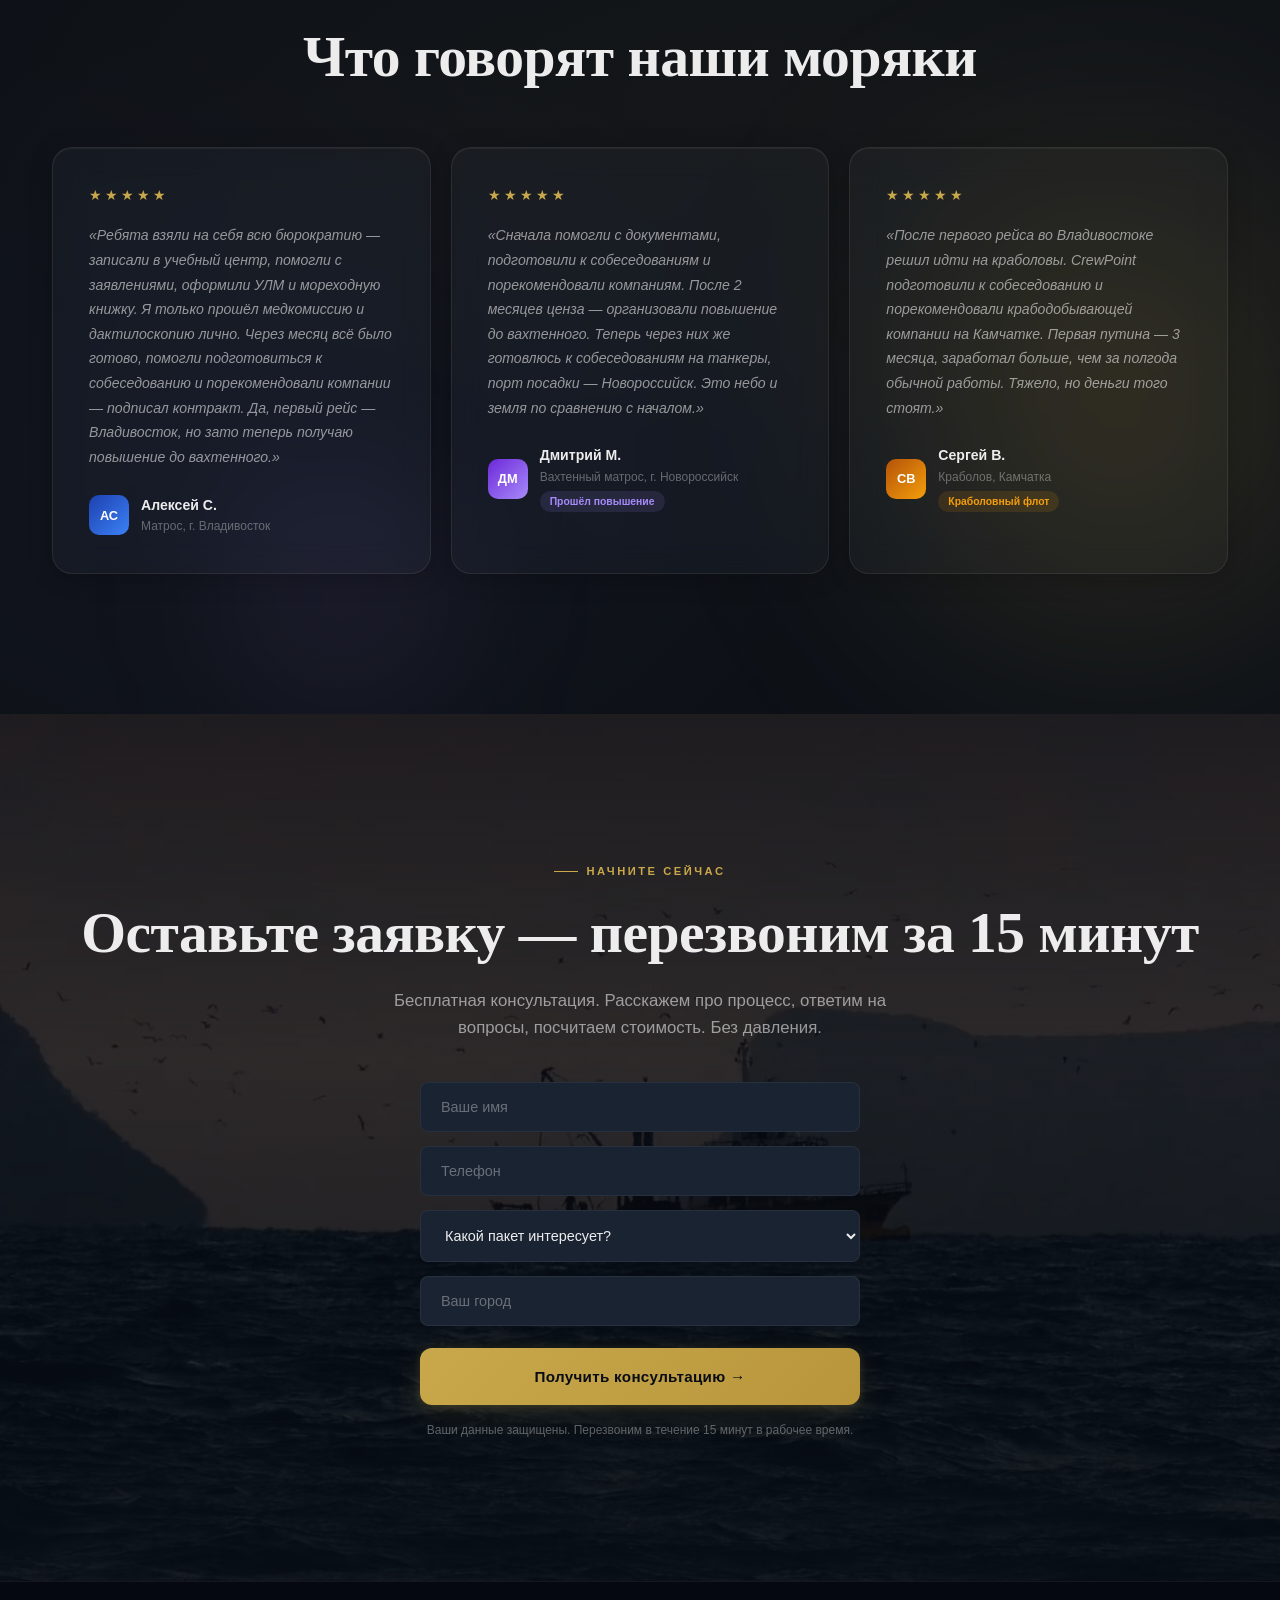
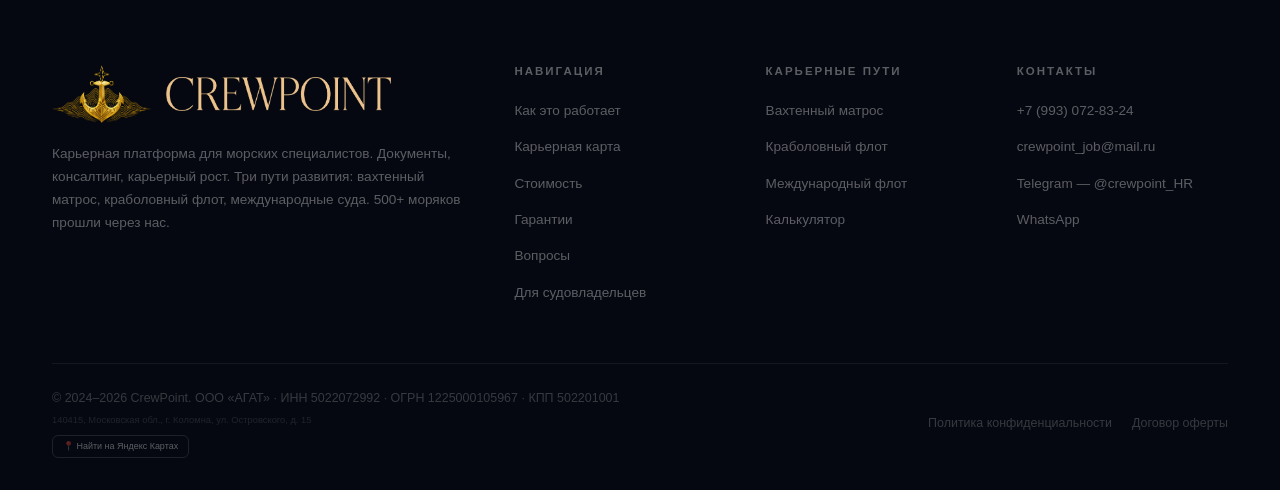
==== commit 9d27c80b: "Add files via upload" ====
--- a/index.html
+++ b/index.html
@@ -326,6 +326,16 @@
      MOBILE STICKY BAR
      ═══════════════════════════════════ -->
 
+     <style>
+  /* Фикс для устройств с отключенной анимацией в ОС */
+  @media (prefers-reduced-motion: reduce) {
+    .sheet:not(.open) {
+      opacity: 0 !important;
+      transform: translateY(100%) !important;
+      pointer-events: none !important;
+    }
+  }
+</style>
 <div class="sticky-bar" id="stickyBar"><button class="btn btn--outline" id="stickyContact">Связаться</button><a href="#form" class="btn btn--gold">Оставить заявку</a></div>
 <script src="assets/js/config.js"></script>
 <script src="assets/js/app.js" defer></script>
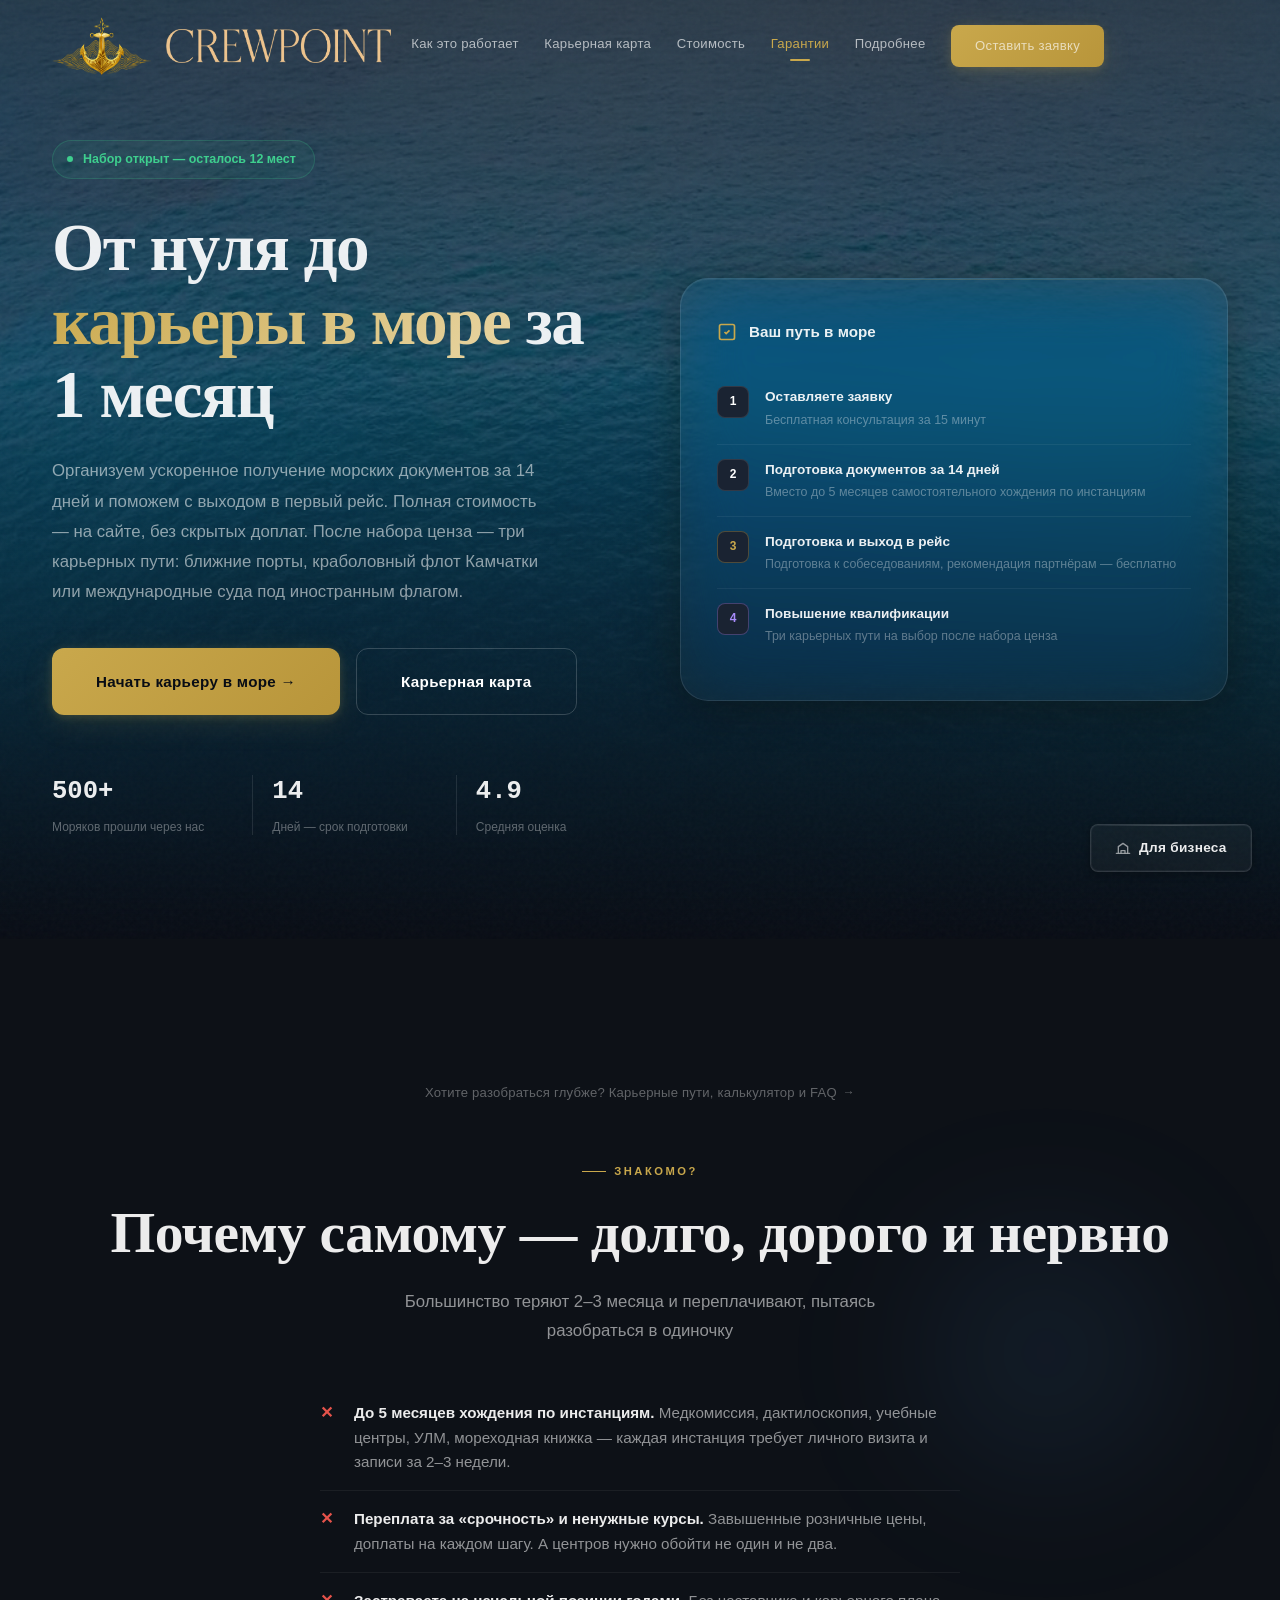
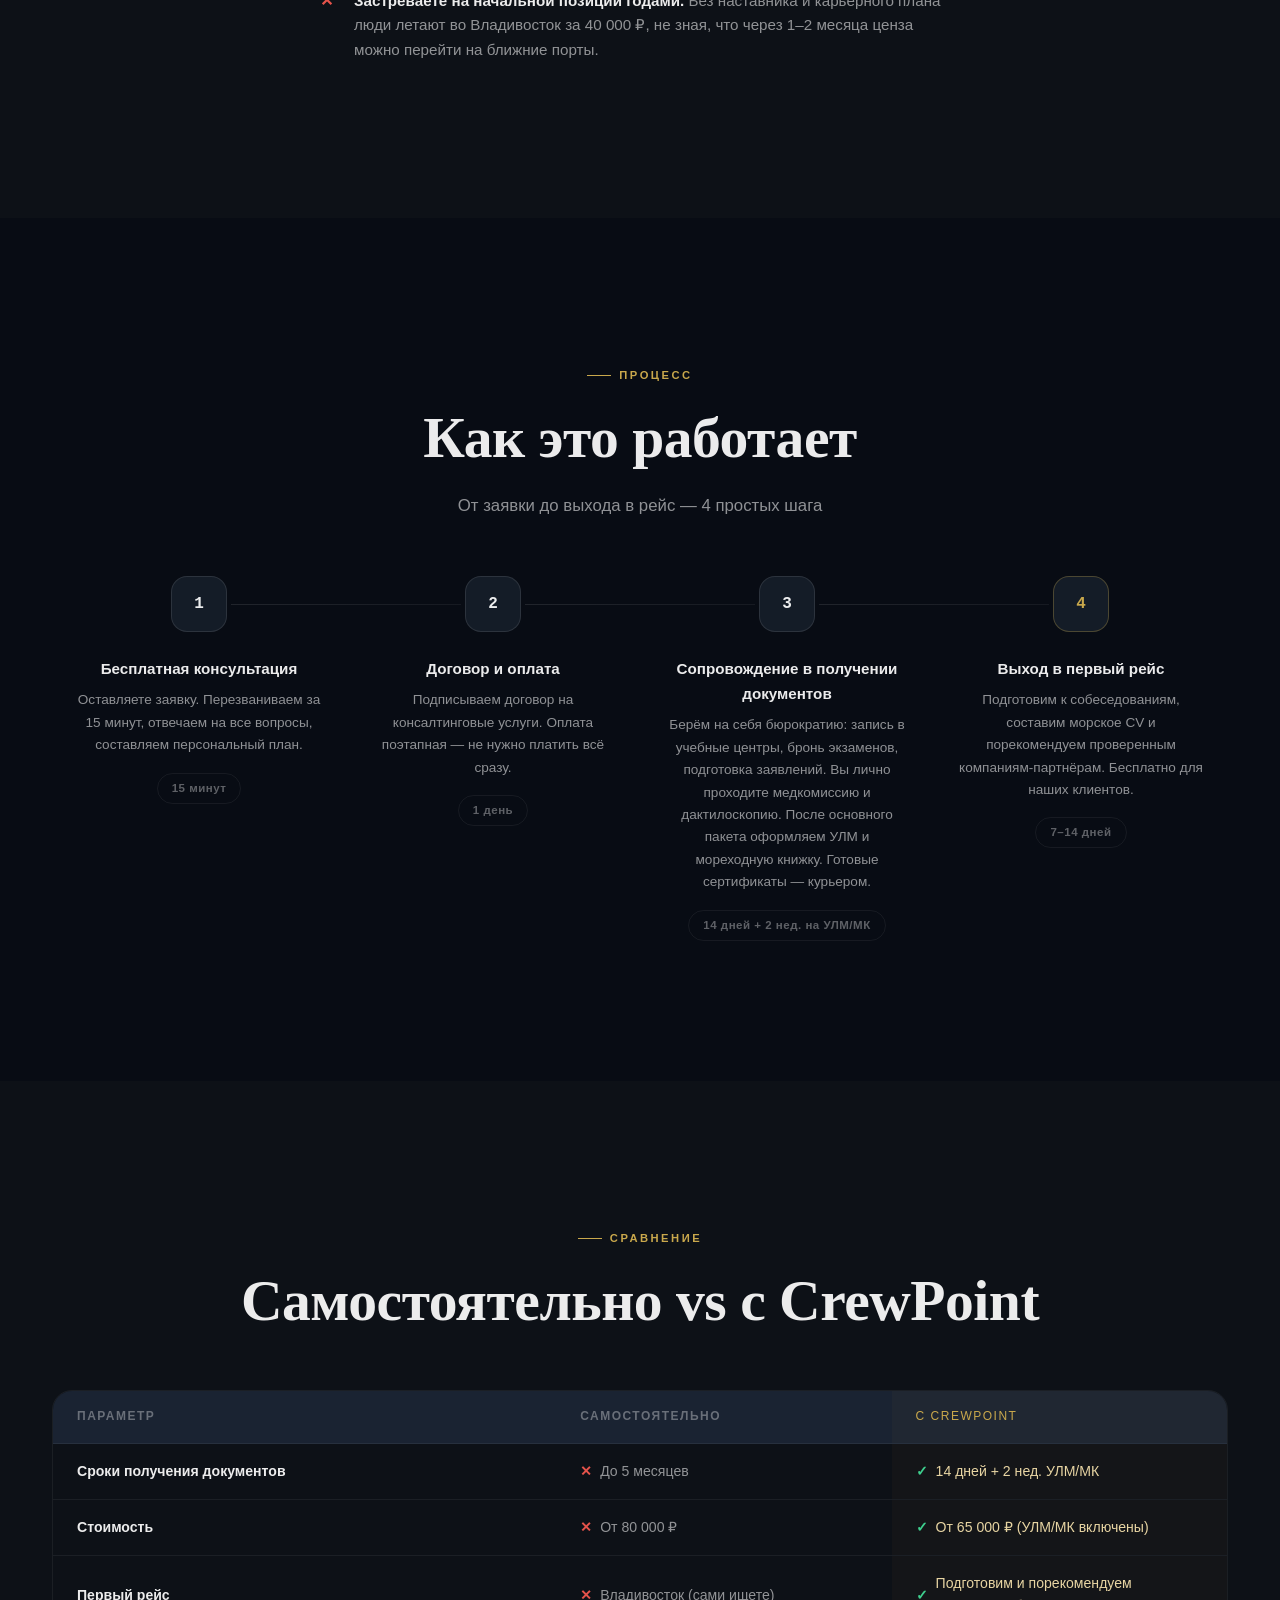
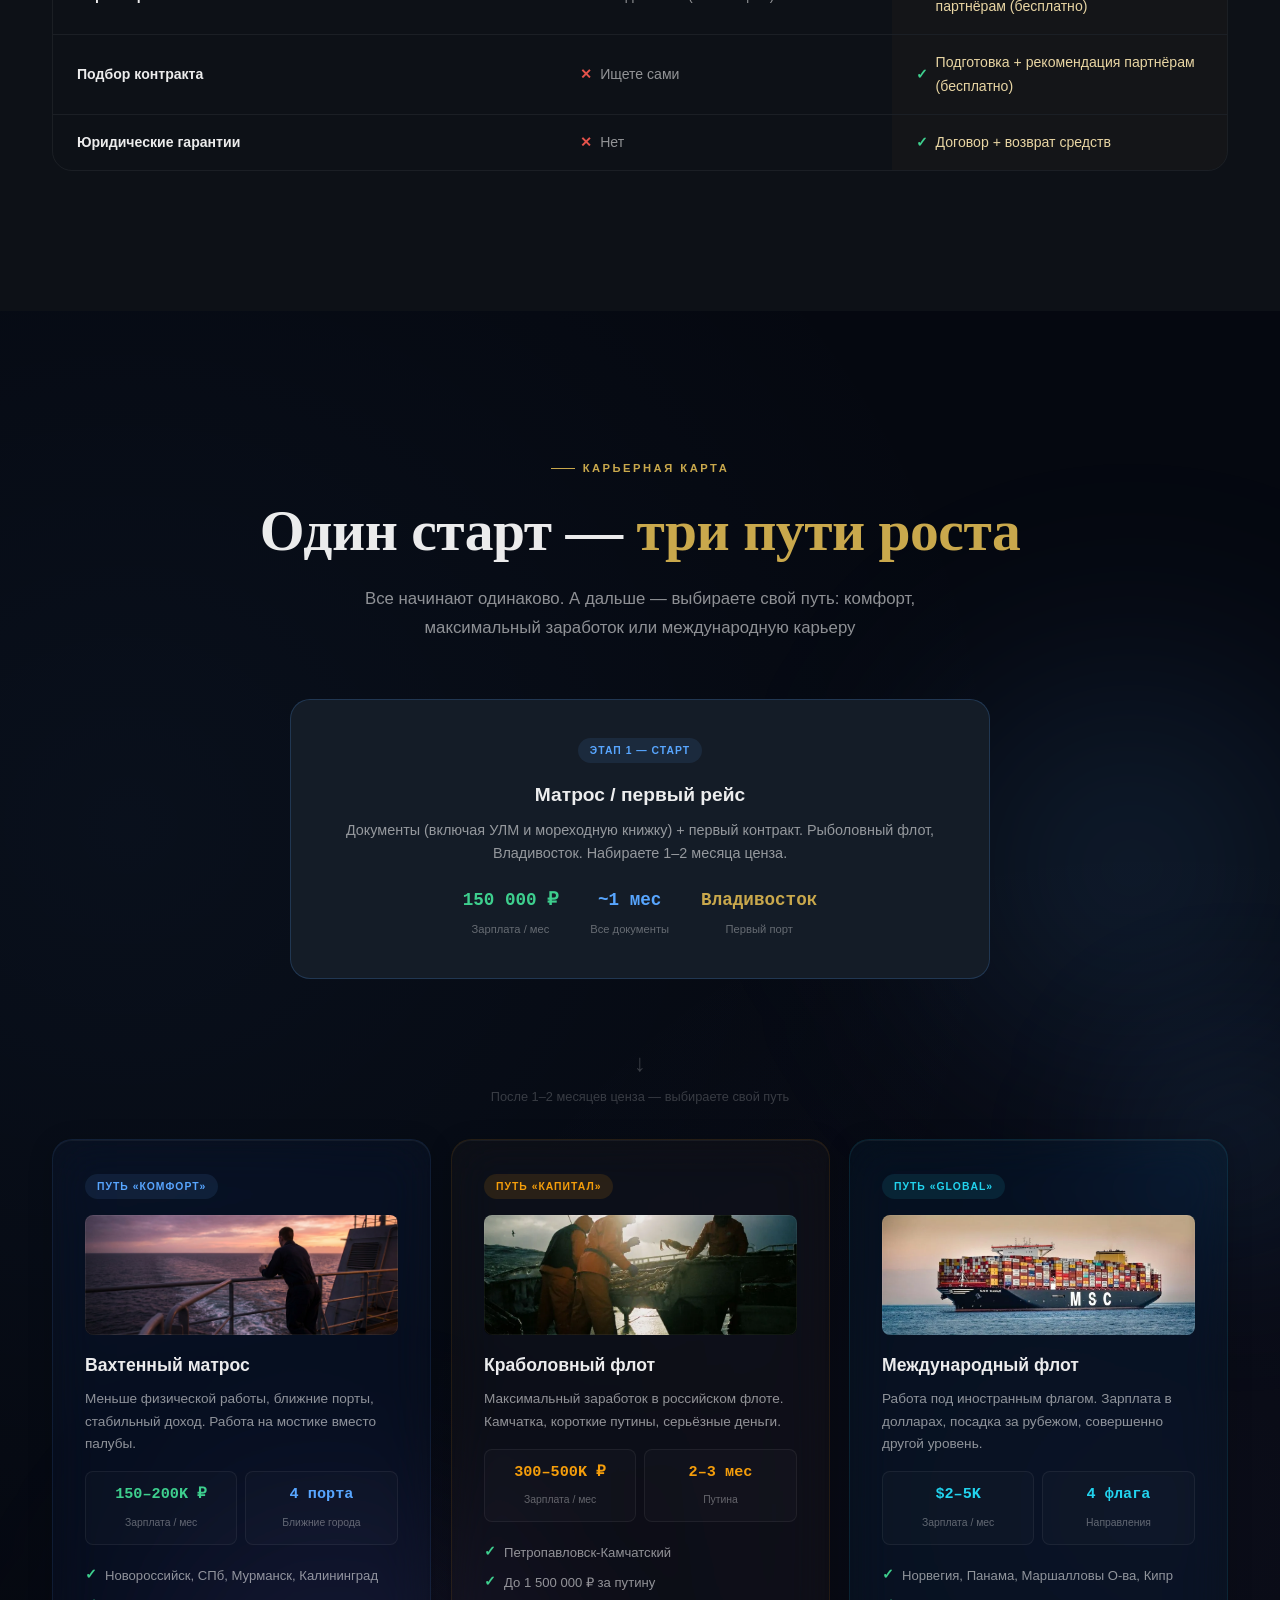
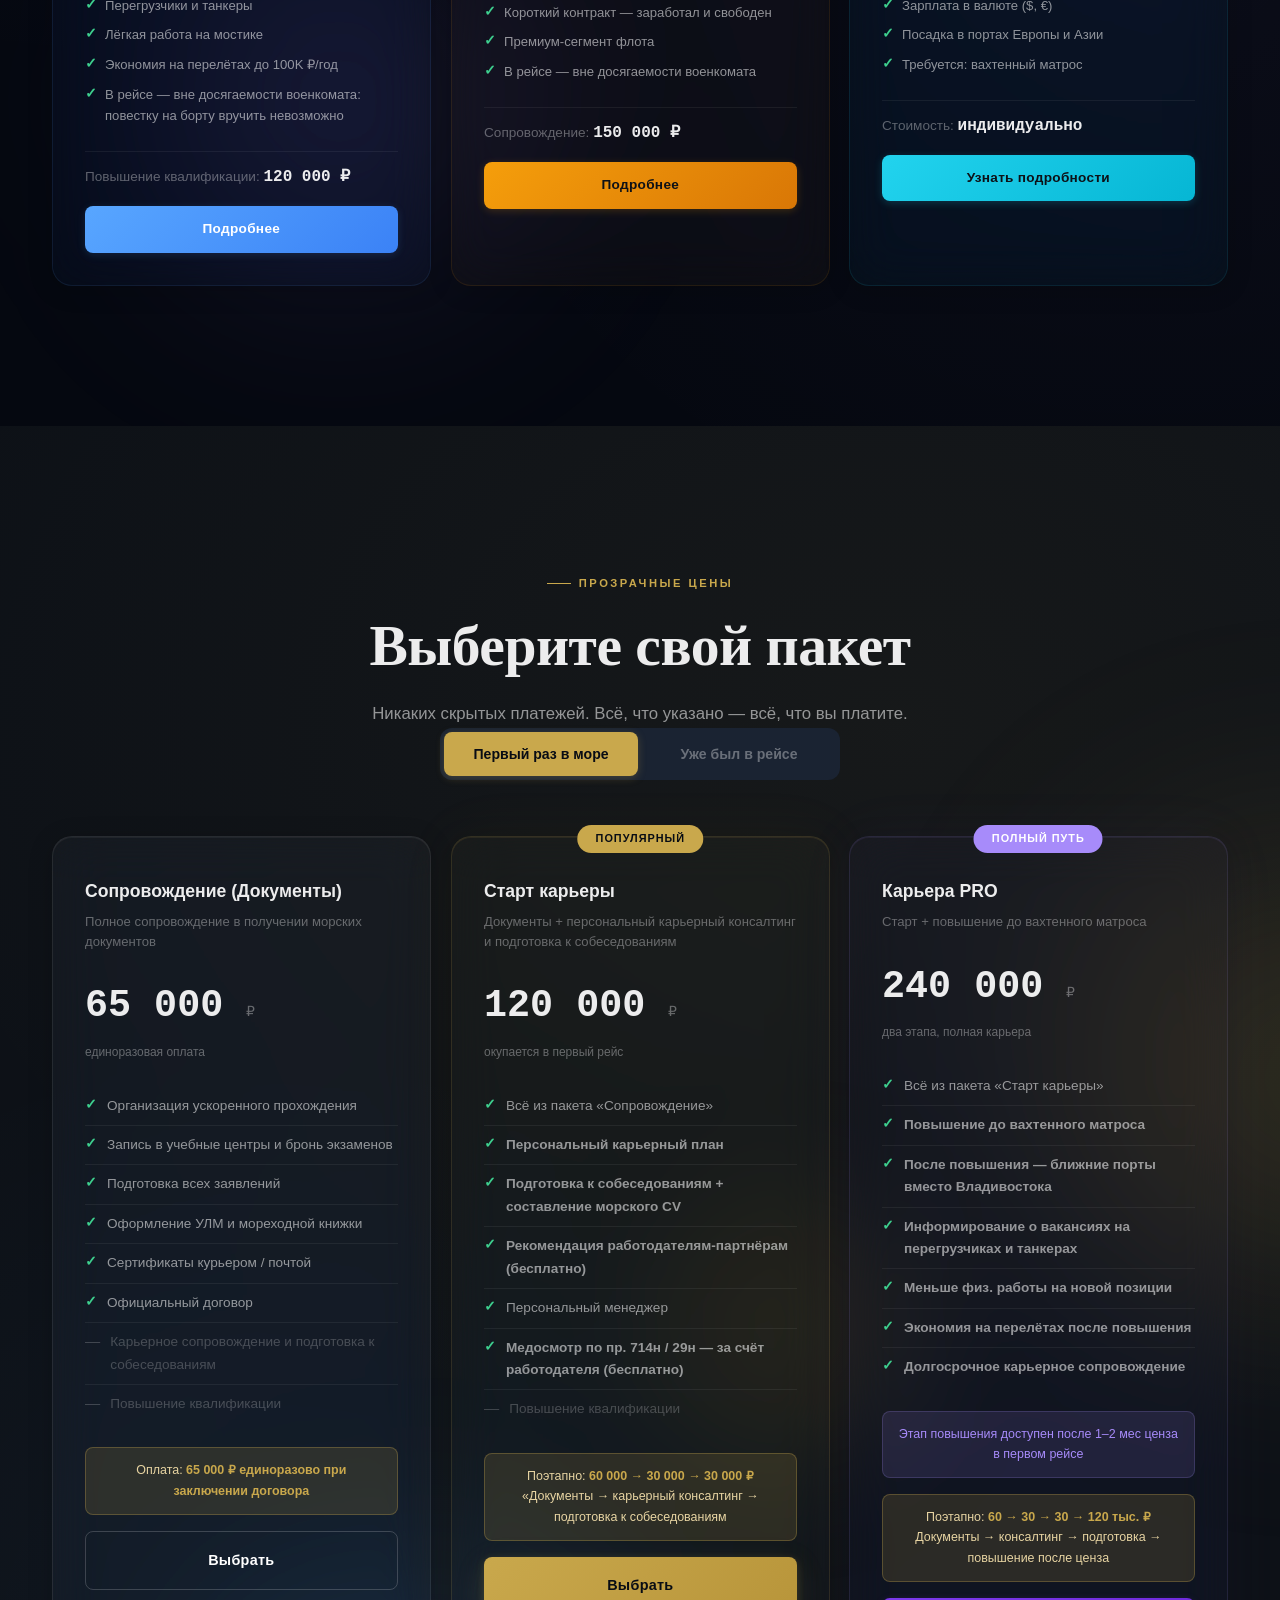
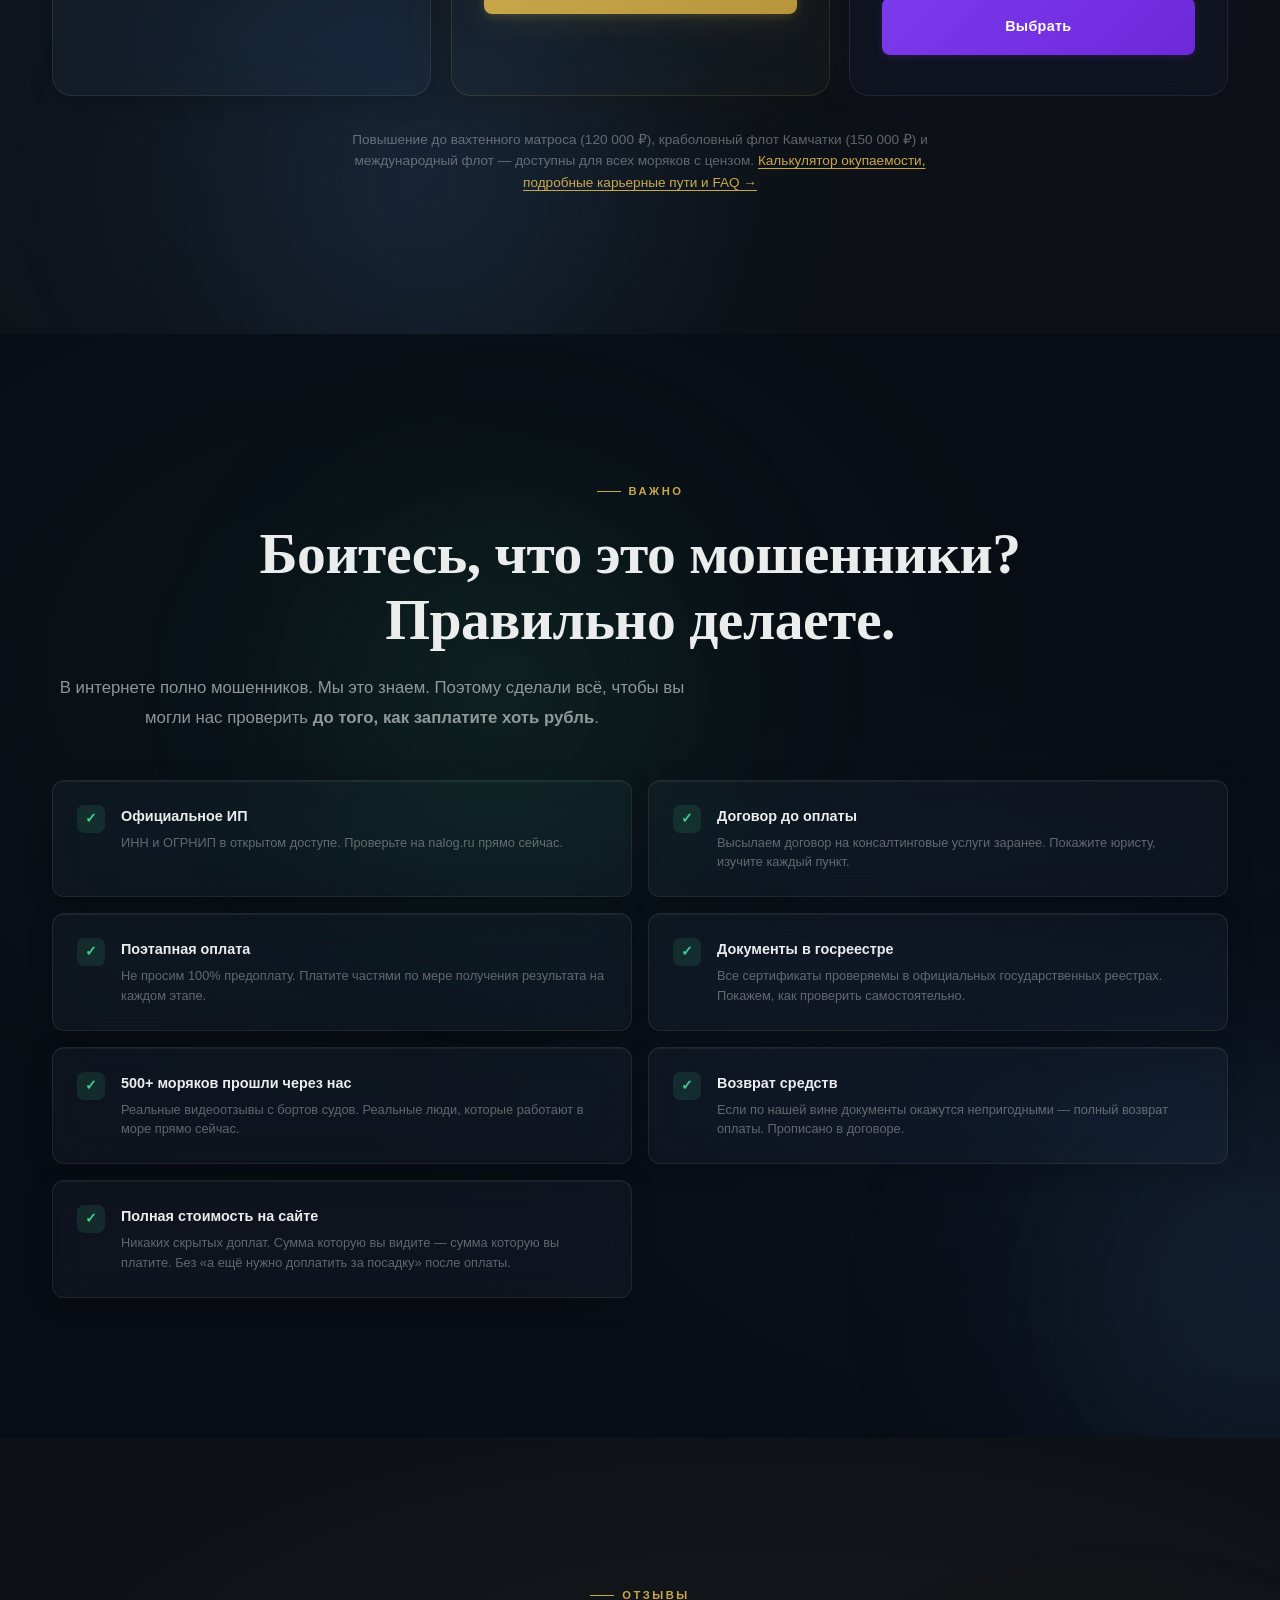
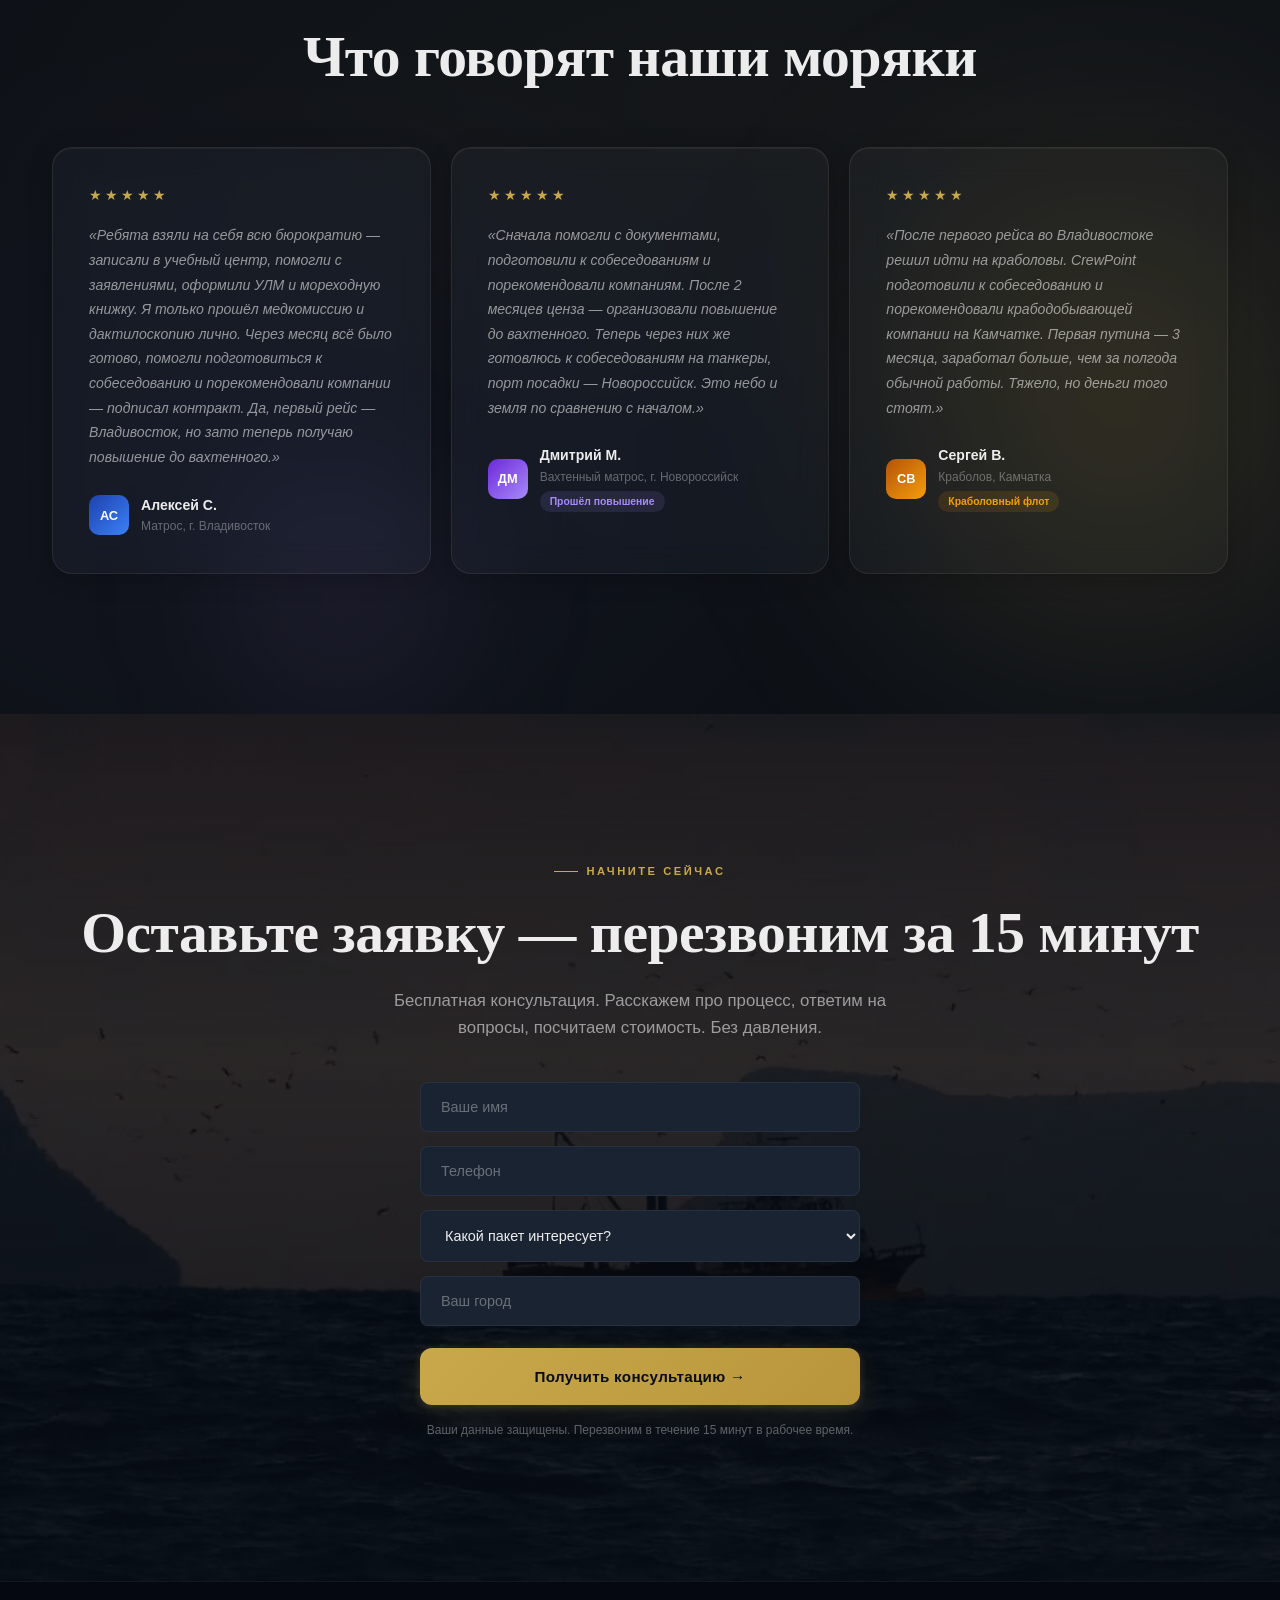
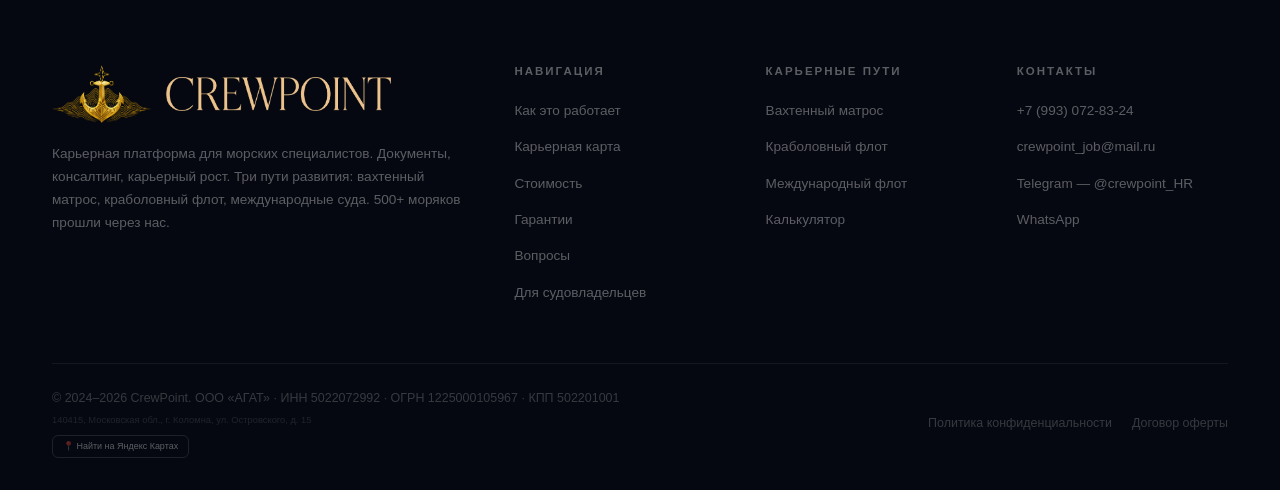
==== commit 5892f5b4: "Add files via upload" ====
--- a/index.html
+++ b/index.html
@@ -6,6 +6,7 @@
 <title>CrewPoint — Морские документы за 14 дней | Карьера в море под ключ</title>
 <meta name="description" content="CrewPoint — карьерная платформа для морских специалистов. Документы за 14 дней. Три карьерных пути: вахтенный матрос, краболовный флот, международные суда.">
 <meta name="theme-color" content="#080C14"><meta name="color-scheme" content="dark">
+<link rel="canonical" href="https://crewpoint.ru/">
 <meta property="og:type" content="website"><meta property="og:url" content="https://dxlr24.github.io/crewpoint/"><meta property="og:title" content="CrewPoint — От нуля до карьеры в море за 1 месяц"><meta property="og:description" content="Морские документы за 14 дней. Три карьерных пути: вахтенный матрос (150-200K ₽), краболовный флот Камчатки (до 500K ₽), международные суда ($2000-5000). 500+ моряков прошли через нас."><meta property="og:image" content="https://dxlr24.github.io/crewpoint/assets/images/og-cover.png"><meta property="og:image:width" content="1200"><meta property="og:image:height" content="630"><meta property="og:locale" content="ru_RU"><meta property="og:site_name" content="CrewPoint">
 <meta name="twitter:card" content="summary_large_image"><meta name="twitter:title" content="CrewPoint — Карьера в море за 1 месяц"><meta name="twitter:description" content="Документы за 14 дней. Зарплата от 150 000 ₽/мес. 500+ моряков прошли через нас."><meta name="twitter:image" content="https://dxlr24.github.io/crewpoint/assets/images/og-cover.png">
 <meta http-equiv="Content-Security-Policy"
@@ -19,7 +20,7 @@
 <link rel="icon" type="image/png" sizes="96x96" href="favicon-96x96.png"><link rel="icon" type="image/x-icon" href="favicon.ico"><link rel="apple-touch-icon" sizes="180x180" href="apple-touch-icon.png"><link rel="manifest" href="site.webmanifest">
 <link rel="preconnect" href="https://fonts.googleapis.com"><link rel="preconnect" href="https://fonts.gstatic.com" crossorigin>
 <link href="https://fonts.googleapis.com/css2?family=Inter:wght@400;500;600;700&family=Playfair+Display:wght@800&family=JetBrains+Mono:wght@700&display=swap" rel="stylesheet"><link rel="stylesheet" href="assets/css/style.css">
-<script type="application/ld+json">{"@context":"https://schema.org","@type":"ProfessionalService","name":"CrewPoint","legalName":"ООО «АГАТ»","description":"Карьерная платформа для морских специалистов. Документы за 14 дней, карьерный консалтинг, три пути развития.","url":"https://dxlr24.github.io/crewpoint","telephone":"+79952337540","email":"crewpoint_job@mail.ru","priceRange":"55000₽ - 270000₽","address":{"@type":"PostalAddress","addressCountry":"RU"},"aggregateRating":{"@type":"AggregateRating","ratingValue":"4.9","reviewCount":"500","bestRating":"5"},"hasOfferCatalog":{"@type":"OfferCatalog","name":"Пакеты услуг","itemListElement":[{"@type":"Offer","name":"Сопровождение (Документы)","price":"55000","priceCurrency":"RUB","description":"Полное сопровождение в получении морских документов за 14 дней"},{"@type":"Offer","name":"Старт карьеры","price":"120000","priceCurrency":"RUB","description":"Документы + персональный карьерный консалтинг и подготовка к собеседованиям"},{"@type":"Offer","name":"Карьера PRO","price":"240000","priceCurrency":"RUB","description":"Старт + повышение до вахтенного матроса, ближние порты"}]},"sameAs":["https://t.me/crewpoint","https://wa.me/79930728324"]}</script>
+<script type="application/ld+json">{"@context":"https://schema.org","@type":"ProfessionalService","name":"CrewPoint","legalName":"ООО «АГАТ»","description":"Карьерная платформа для морских специалистов. Документы за 14 дней, карьерный консалтинг, три пути развития.","url":"https://dxlr24.github.io/crewpoint",<li><a href="tel:+79930728324">+7 (993) 072-83-24</a></li>,"priceRange":"55000₽ - 270000₽","address":{"@type":"PostalAddress","addressCountry":"RU"},"aggregateRating":{"@type":"AggregateRating","ratingValue":"4.9","reviewCount":"500","bestRating":"5"},"hasOfferCatalog":{"@type":"OfferCatalog","name":"Пакеты услуг","itemListElement":[{"@type":"Offer","name":"Сопровождение (Документы)","price":"55000","priceCurrency":"RUB","description":"Полное сопровождение в получении морских документов за 14 дней"},{"@type":"Offer","name":"Старт карьеры","price":"120000","priceCurrency":"RUB","description":"Документы + персональный карьерный консалтинг и подготовка к собеседованиям"},{"@type":"Offer","name":"Карьера PRO","price":"240000","priceCurrency":"RUB","description":"Старт + повышение до вахтенного матроса, ближние порты"}]},"sameAs":["https://t.me/crewpoint","https://wa.me/79930728324"]}</script>
 </head>
 <body>
 
@@ -41,7 +42,7 @@
      ═══════════════════════════════════ -->
 
 <section class="hero">
-<div class="hero-video"><video autoplay loop muted playsinline preload="metadata" aria-hidden="true" role="presentation"><source src="assets/video/sea-loop12.webm" type="video/webm"></video><div class="video-fallback"></div></div>
+<div class="hero-video"><video autoplay loop muted playsinline preload="metadata" poster="assets/images/video-poster.jpg" aria-hidden="true" role="presentation"><source src="assets/video/sea-loop12.webm" type="video/webm"></video><div class="video-fallback"></div></div>
 <div class="hero-overlay"></div><div class="hero-grain"></div>
 <div class="container">
 <div class="hero-grid">
@@ -247,7 +248,7 @@
      ═══════════════════════════════════ -->
 
 <section class="section cta bg-dark" id="form">
-<div class="cta-video-bg"><video autoplay loop muted playsinline preload="metadata" aria-hidden="true" role="presentation"><source src="assets/video/sunset-ship.webm" type="video/webm"><source src="assets/video/sunset-ship.webm.mp4" type="video/mp4"></video><div class="cta-video-overlay"></div></div>
+<div class="cta-video-bg"><video autoplay loop muted playsinline preload="metadata" poster="assets/images/video-poster.jpg" aria-hidden="true" role="presentation"><source src="assets/video/sunset-ship.webm" type="video/webm"><source src="assets/video/sunset-ship.webm.mp4" type="video/mp4"></video><div class="cta-video-overlay"></div></div>
 <div class="container">
 <div class="reveal reveal-d2 text-center"><span class="label">Начните сейчас</span><h2 class="title">Оставьте заявку — перезвоним за 15 минут</h2><p class="cta-subtitle">Бесплатная консультация. Расскажем про процесс, ответим на вопросы, посчитаем стоимость. Без давления.</p></div>
 <div class="cta-form reveal reveal-d5" id="ctaForm">
@@ -255,10 +256,10 @@
 <div style="position:absolute;left:-9999px;opacity:0;height:0;overflow:hidden" aria-hidden="true" tabindex="-1">
   <input type="text" id="formWebsite" name="website" autocomplete="off" tabindex="-1">
 </div>
-<div class="form-group"><input type="text" id="formName" placeholder="Ваше имя" required></div>
-<div class="form-group"><input type="tel" id="formPhone" placeholder="Телефон" required></div>
+<div class="form-group"><input type="text" id="formName" placeholder="Ваше имя" aria-label="Ваше имя" autocomplete="name" required></div>
+<div class="form-group"><input type="tel" id="formPhone" placeholder="Телефон" aria-label="Телефон" autocomplete="tel" required></div>
 <div class="form-group"><select id="formPackage"><option value="" disabled selected>Какой пакет интересует?</option><option value="docs">Сопровождение (Документы) — 65 000 ₽</option><option value="start">Старт карьеры — 120 000 ₽</option><option value="pro">Карьера PRO — 240 000 ₽</option><option value="upgrade">Повышение до вахтенного матроса — 120 000 ₽</option><option value="crab">Краболовный флот — Камчатка — 150 000 ₽</option><option value="global">Международный флот (под флагом)</option><option value="unsure">Пока не определился</option></select></div>
-<div class="form-group"><input type="text" id="formCity" placeholder="Ваш город"></div>
+<div class="form-group"><input type="text" id="formCity" placeholder="Ваш город" aria-label="Ваш город" autocomplete="address-level2"></div>
 <button type="button" class="btn btn--gold btn--lg form-submit" id="formSubmitBtn">Получить консультацию &rarr;</button>
 <p class="form-note">Ваши данные защищены. Перезвоним в течение 15 минут в рабочее время.</p>
 </div>
@@ -315,7 +316,7 @@
 <a href="https://max.ru/u/f9LHodD0cOKULB_BqpAoV2pXFiXjt_VEQ90fdsavg1jRHs-5-CReeD_V-4c" target="_blank" rel="noopener noreferrer" class="sheet-msg-card"><div class="sheet-msg-icon sheet-msg-icon--max"><img src="assets/images/max-logo.svg" alt="Max" width="22" height="22"></div><div><div class="sheet-msg-name">Max</div><div class="sheet-msg-sub">Российский мессенджер</div></div></a>
 </div>
 <div class="sheet-util">
-<button class="sheet-util-btn sheet-util-phone" data-copy="+79952337540" data-toast="Телефон скопирован" title="Скопировать телефон"><div class="sheet-util-icon"><svg viewBox="0 0 24 24" stroke-width="2" stroke-linecap="round" stroke-linejoin="round"><path d="M22 16.92v3a2 2 0 01-2.18 2 19.79 19.79 0 01-8.63-3.07 19.5 19.5 0 01-6-6 19.79 19.79 0 01-3.07-8.67A2 2 0 014.11 2h3a2 2 0 012 1.72c.127.96.361 1.903.7 2.81a2 2 0 01-.45 2.11L8.09 9.91a16 16 0 006 6l1.27-1.27a2 2 0 012.11-.45c.907.339 1.85.573 2.81.7A2 2 0 0122 16.92z"/></svg></div></button>
+<button class="sheet-util-btn sheet-util-phone" data-copy="+79930728324" data-toast="Телефон скопирован" title="Скопировать телефон"><div class="sheet-util-icon"><svg viewBox="0 0 24 24" stroke-width="2" stroke-linecap="round" stroke-linejoin="round"><path d="M22 16.92v3a2 2 0 01-2.18 2 19.79 19.79 0 01-8.63-3.07 19.5 19.5 0 01-6-6 19.79 19.79 0 01-3.07-8.67A2 2 0 014.11 2h3a2 2 0 012 1.72c.127.96.361 1.903.7 2.81a2 2 0 01-.45 2.11L8.09 9.91a16 16 0 006 6l1.27-1.27a2 2 0 012.11-.45c.907.339 1.85.573 2.81.7A2 2 0 0122 16.92z"/></svg></div></button>
 <button class="sheet-util-btn sheet-util-email" data-copy="crewpoint_job@mail.ru" data-toast="Почта скопирована"><div class="sheet-util-icon"><svg viewBox="0 0 24 24" stroke-width="2" stroke-linecap="round" stroke-linejoin="round"><rect x="2" y="4" width="20" height="16" rx="2"/><path d="M22 7l-10 7L2 7"/></svg></div><div class="sheet-util-text"><div class="sheet-util-label">Почта агентства</div><div class="sheet-util-value">crewpoint_job@mail.ru</div></div></button>
 </div>
 </div>
--- a/assets/css/style.css
+++ b/assets/css/style.css
@@ -1 +1,976 @@
-﻿*,*::before,*::after{margin:0;padding:0;box-sizing:border-box}:root{--bg-deepest:#050810;--bg-dark:#080C14;--bg-navy:#0D1117;--bg-panel:#111820;--bg-card:#141C27;--bg-card-hover:#182231;--bg-elevated:#1A2332;--border-subtle:rgba(255,255,255,0.06);--border-light:rgba(255,255,255,0.1);--border-gold:rgba(201,168,76,0.3);--gold:#C9A84C;--gold-light:#E8D5A3;--gold-muted:rgba(201,168,76,0.15);--green:#3ECF8E;--green-muted:rgba(62,207,142,0.12);--red:#E5534B;--red-muted:rgba(229,83,75,0.1);--purple:#A78BFA;--purple-muted:rgba(167,139,250,0.12);--blue:#58A6FF;--blue-muted:rgba(88,166,255,0.1);--orange:#F59E0B;--orange-muted:rgba(245,158,11,0.12);--cyan:#22D3EE;--cyan-muted:rgba(34,211,238,0.1);--text-primary:rgba(255,255,255,0.92);--text-secondary:rgba(255,255,255,0.55);--text-muted:rgba(255,255,255,0.35);--text-faint:rgba(255,255,255,0.2);--white:#fff;--font-sans:'Inter',-apple-system,BlinkMacSystemFont,sans-serif;--font-serif:'Playfair Display',Georgia,serif;--font-mono:'JetBrains Mono',monospace;--radius:8px;--radius-md:12px;--radius-lg:20px;--radius-xl:28px;--ease:cubic-bezier(0.4,0,0.2,1);--ease-out:cubic-bezier(0,0,0.2,1);--shadow-card:0 1px 2px rgba(0,0,0,0.3),0 4px 16px rgba(0,0,0,0.2);--shadow-elevated:0 2px 4px rgba(0,0,0,0.3),0 8px 32px rgba(0,0,0,0.3),0 24px 60px rgba(0,0,0,0.15);--shadow-glow-gold:0 0 40px rgba(201,168,76,0.08),0 0 80px rgba(201,168,76,0.04)}html{scroll-behavior:smooth;font-size:16px;-webkit-font-smoothing:antialiased}body{font-family:var(--font-sans);color:var(--text-secondary);background:var(--bg-dark);line-height:1.65;overflow-x:hidden}.container{max-width:1240px;margin:0 auto;padding:0 32px}.section{padding:140px 0}.section--sm{padding:80px 0}.label{display:inline-flex;align-items:center;gap:8px;font-size:.7rem;font-weight:700;letter-spacing:2.5px;text-transform:uppercase;color:var(--gold);margin-bottom:20px}.label::before{content:'';width:24px;height:1px;background:var(--gold)}.title{font-family:var(--font-serif);font-size:clamp(2.2rem,4.5vw,3.6rem);font-weight:800;color:var(--text-primary);line-height:1.15;margin-bottom:20px;letter-spacing:-.5px}.title .accent{color:var(--gold)}.title--sm{font-size:clamp(1.6rem,3vw,2.2rem)}.subtitle{font-size:1.05rem;color:var(--text-secondary);max-width:560px;line-height:1.75;margin-left:auto;margin-right:auto}.text-center{text-align:center}.bg-dark{background:var(--bg-dark)}.bg-navy{background:var(--bg-navy)}.bg-deepest{background:var(--bg-deepest)}.bg-panel{background:var(--bg-panel)}.text-green{color:var(--green)}.text-blue{color:var(--blue)}.text-gold{color:var(--gold)}.text-orange{color:var(--orange)}.text-cyan{color:var(--cyan)}.text-red{color:var(--red)}.faded{opacity:.4}.btn{display:inline-flex;align-items:center;justify-content:center;gap:10px;padding:17px 36px;border-radius:var(--radius);font-family:var(--font-sans);font-size:.9rem;font-weight:600;border:none;cursor:pointer;transition:all .45s var(--ease);text-decoration:none;white-space:nowrap;letter-spacing:.3px;position:relative;overflow:hidden}.btn::after{content:'';position:absolute;inset:0;background:linear-gradient(135deg,rgba(255,255,255,0.08),transparent);opacity:0;transition:opacity .45s var(--ease)}.btn:hover::after{opacity:1}.btn--gold{background:linear-gradient(135deg,#C9A84C,#B8953A);color:var(--bg-dark);box-shadow:0 2px 8px rgba(201,168,76,0.2),0 8px 32px rgba(201,168,76,0.12)}.btn--gold:hover{box-shadow:0 4px 16px rgba(201,168,76,0.3),0 16px 48px rgba(201,168,76,0.15);transform:translateY(-1px)}.btn--outline{background:transparent;color:#fff;border:1px solid rgba(255,255,255,0.18)}.btn--outline:hover{border-color:var(--gold);color:var(--gold)}.btn--purple{background:linear-gradient(135deg,#7C3AED,#6D28D9);color:#fff;box-shadow:0 2px 8px rgba(124,58,237,0.2)}.btn--purple:hover{box-shadow:0 4px 16px rgba(124,58,237,0.3);transform:translateY(-1px)}.btn--orange{background:linear-gradient(135deg,var(--orange),#D97706);color:#0d1117;box-shadow:0 2px 8px rgba(245,158,11,0.2)}.btn--orange:hover{box-shadow:0 4px 16px rgba(245,158,11,0.3);transform:translateY(-1px)}.btn--cyan{background:linear-gradient(135deg,var(--cyan),#06B6D4);color:#0d1117;box-shadow:0 2px 8px rgba(34,211,238,0.2)}.btn--cyan:hover{box-shadow:0 4px 16px rgba(34,211,238,0.3);transform:translateY(-1px)}.btn--primary{background:linear-gradient(135deg,var(--blue),#3B82F6);color:#fff;box-shadow:0 2px 8px rgba(88,166,255,0.15)}.btn--primary:hover{box-shadow:0 4px 16px rgba(88,166,255,0.25);transform:translateY(-1px)}.btn--lg{padding:20px 44px;font-size:.95rem;border-radius:var(--radius-md)}.btn--sm{padding:12px 24px;font-size:.85rem}.btn--full{width:100%}.photo{width:100%;height:100%;object-fit:cover;display:block;background:var(--bg-elevated)}.photo-frame{overflow:hidden;border-radius:var(--radius-md);background:var(--bg-elevated);position:relative}.photo-frame::after{content:'';position:absolute;inset:0;border:1px solid var(--border-subtle);border-radius:inherit;pointer-events:none}.reveal{opacity:0;transform:translateY(40px);transition:opacity 1.2s var(--ease-out),transform 1.2s var(--ease-out)}.reveal.visible{opacity:1;transform:translateY(0)}.reveal-d1{transition-delay:.1s}.reveal-d2{transition-delay:.2s}.reveal-d3{transition-delay:.3s}.reveal-d5{transition-delay:.5s}@keyframes pulse-dot{0%,100%{opacity:1}50%{opacity:.4}}.header{position:fixed;top:0;left:0;right:0;z-index:1000;padding:14px 0;transition:background .5s var(--ease),backdrop-filter .5s var(--ease),border-color .5s var(--ease);will-change:padding,background}.header.scrolled{padding:14px 0;background:rgba(8,12,20,0.85);backdrop-filter:blur(24px) saturate(180%);border-bottom:1px solid var(--border-subtle)}.header .container{display:grid;grid-template-columns:1fr auto 1fr;align-items:center;position:relative}.logo{display:flex;align-items:center;gap:14px;text-decoration:none;color:var(--text-primary);justify-self:start}.logo-icon{width:100px;height:64px;object-fit:contain;transition:all .4s var(--ease)}.logo:hover .logo-icon{filter:drop-shadow(0 0 12px rgba(201,168,76,0.4));transform:scale(1.05)}.logo-name{height:34px;width:auto;object-fit:contain;transition:opacity .3s var(--ease)}.nav{display:flex;align-items:center;gap:clamp(16px,2vw,36px);justify-self:center;margin-left:20px;white-space:nowrap}.nav a{color:rgba(255,255,255,0.65);text-decoration:none;font-size:.82rem;font-weight:500;letter-spacing:.3px;transition:color .3s var(--ease)}.nav a:hover{color:#fff}.nav .btn{padding:10px 24px}.burger{display:none;background:none;border:none;cursor:pointer;padding:6px;flex-direction:column;gap:5px;justify-self:end;z-index:1001;position:relative}.burger span{width:20px;height:1.5px;background:var(--text-primary);border-radius:2px;transition:transform .4s cubic-bezier(0.34,1.56,0.64,1),opacity .3s ease,width .3s ease;transform-origin:center;display:block}.burger.active span:nth-child(1){transform:translateY(6.5px) rotate(45deg)}.burger.active span:nth-child(2){opacity:0;transform:scaleX(0)}.burger.active span:nth-child(3){transform:translateY(-6.5px) rotate(-45deg)}.mobile-menu{display:flex;position:fixed;inset:0;background:rgba(5,8,16,0.96);backdrop-filter:blur(32px) saturate(180%);-webkit-backdrop-filter:blur(32px) saturate(180%);z-index:999;flex-direction:column;align-items:center;justify-content:center;gap:0;opacity:0;pointer-events:none;transform:translateY(-12px);transition:opacity .4s cubic-bezier(0.4,0,0.2,1),transform .4s cubic-bezier(0.4,0,0.2,1)}.mobile-menu.active{opacity:1;pointer-events:all;transform:translateY(0)}.mobile-menu a{color:var(--text-primary);text-decoration:none;font-size:1.1rem;font-weight:500;padding:14px 0;opacity:0;transform:translateY(16px);transition:opacity .35s ease,transform .35s ease,color .3s ease}.mobile-menu.active a:nth-child(2){transition-delay:.05s;opacity:1;transform:translateY(0)}.mobile-menu.active a:nth-child(3){transition-delay:.10s;opacity:1;transform:translateY(0)}.mobile-menu.active a:nth-child(4){transition-delay:.15s;opacity:1;transform:translateY(0)}.mobile-menu.active a:nth-child(5){transition-delay:.20s;opacity:1;transform:translateY(0)}.mobile-menu.active a:nth-child(6){transition-delay:.25s;opacity:1;transform:translateY(0)}.mobile-menu.active a:nth-child(7){transition-delay:.30s;opacity:1;transform:translateY(0)}.mobile-menu.active a:nth-child(8){transition-delay:.35s;opacity:1;transform:translateY(0)}.mobile-menu a:hover{color:var(--gold)}.mobile-close{display:none}@media(max-width:768px){.mobile-menu{backdrop-filter:blur(24px) saturate(150%);-webkit-backdrop-filter:blur(24px) saturate(150%);background:rgba(5,8,16,0.98)}}.hero{position:relative;min-height:100vh;display:flex;align-items:center;overflow:hidden;padding:140px 0 100px}.hero-video{position:absolute;inset:0;z-index:0}.hero-video video,.video-fallback{width:100%;height:100%;object-fit:cover}.video-fallback{background:linear-gradient(160deg,#050810 0%,#0a1628 30%,#0d1f3c 60%,#081020 100%)}.hero-overlay{position:absolute;inset:0;z-index:1;background:linear-gradient(180deg,rgba(5,8,16,0.75) 0%,rgba(8,12,20,0.6) 40%,rgba(8,12,20,0.8) 70%,var(--bg-dark) 100%)}.hero-grain{position:absolute;inset:0;z-index:2;opacity:.03;background-image:url("data:image/svg+xml,%3Csvg viewBox='0 0 256 256' xmlns='http://www.w3.org/2000/svg'%3E%3Cfilter id='n'%3E%3CfeTurbulence type='fractalNoise' baseFrequency='0.9' numOctaves='4' stitchTiles='stitch'/%3E%3C/filter%3E%3Crect width='100%25' height='100%25' filter='url(%23n)'/%3E%3C/svg%3E");pointer-events:none}.hero .container{position:relative;z-index:3}.hero-grid{display:grid;grid-template-columns:1fr 1fr;gap:80px;align-items:center}.hero-badge{display:inline-flex;align-items:center;gap:10px;padding:8px 18px 8px 14px;border-radius:100px;border:1px solid rgba(62,207,142,0.2);background:rgba(62,207,142,0.06);color:var(--green);font-size:.78rem;font-weight:600;margin-bottom:32px}.hero-badge .dot{width:6px;height:6px;background:var(--green);border-radius:50%;animation:pulse-dot 2s ease infinite}.hero h1{font-family:var(--font-serif);font-size:clamp(2.8rem,5.5vw,4.2rem);font-weight:800;color:var(--text-primary);line-height:1.1;margin-bottom:24px;letter-spacing:-1.5px}.hero h1 .accent{background:linear-gradient(135deg,var(--gold),var(--gold-light));-webkit-background-clip:text;-webkit-text-fill-color:transparent;background-clip:text}.hero-text{font-size:1.05rem;color:var(--text-secondary);margin-bottom:40px;line-height:1.8;max-width:500px}.hero-buttons{display:flex;gap:16px;margin-bottom:56px;flex-wrap:wrap}.hero-stats{display:flex;gap:48px}.hero-stat{position:relative;padding-left:20px}.hero-stat::before{content:'';position:absolute;left:0;top:4px;bottom:4px;width:1px;background:var(--border-light)}.hero-stat:first-child{padding-left:0}.hero-stat:first-child::before{display:none}.stat-value{font-family:var(--font-mono);font-size:1.6rem;font-weight:700;color:var(--text-primary);display:block}.stat-label{font-size:.75rem;color:var(--text-muted);margin-top:4px}.hero-card{background:rgba(255,255,255,0.03);border:1px solid var(--border-subtle);border-radius:var(--radius-xl);padding:40px 36px;backdrop-filter:blur(20px);position:relative}.hero-card::before{content:'';position:absolute;top:0;left:32px;right:32px;height:1px;background:linear-gradient(90deg,transparent,var(--gold-muted),transparent)}.hero-card-title{color:var(--text-primary);font-size:.95rem;font-weight:600;margin-bottom:28px;display:flex;align-items:center;gap:12px}.h-step{display:flex;align-items:flex-start;gap:16px;padding:14px 0}.h-step+.h-step{border-top:1px solid var(--border-subtle)}.h-step-num{width:32px;height:32px;min-width:32px;border-radius:8px;display:flex;align-items:center;justify-content:center;font-size:.75rem;font-weight:700;color:var(--white);background:var(--bg-elevated);border:1px solid var(--border-light)}.h-step-num--gold{border-color:var(--border-gold);color:var(--gold)}.h-step-num--purple{border-color:rgba(167,139,250,0.3);color:var(--purple)}.h-step h4{font-size:.85rem;font-weight:600;color:var(--text-primary);margin-bottom:2px}.h-step p{font-size:.78rem;color:var(--text-muted);line-height:1.5}.detail-hint{text-align:center;padding:0 32px 48px;margin-bottom:0}.detail-hint a{color:var(--text-muted);font-size:.82rem;text-decoration:none;display:inline-flex;align-items:center;gap:6px;transition:color .4s var(--ease);letter-spacing:.2px}.detail-hint a:hover{color:var(--gold)}.detail-hint .hint-arrow{font-size:.75rem;transition:transform .3s var(--ease)}.detail-hint a:hover .hint-arrow{transform:translateX(3px)}.mini-hero{padding:140px 0 60px;position:relative;overflow:hidden}.mini-hero::before{content:'';position:absolute;top:-200px;left:50%;transform:translateX(-50%);width:800px;height:800px;background:radial-gradient(circle,rgba(201,168,76,0.04),transparent 70%);border-radius:50%;pointer-events:none}.mini-hero .container{position:relative;z-index:1}.mini-hero h1{font-family:var(--font-serif);font-size:clamp(2rem,4vw,3rem);font-weight:800;color:var(--text-primary);line-height:1.15;margin-bottom:16px;letter-spacing:-.5px}.mini-hero p{font-size:1.05rem;color:var(--text-secondary);max-width:600px;margin:0 auto 32px;line-height:1.75}.mini-hero-nav{display:flex;justify-content:center;gap:8px;flex-wrap:wrap}.mini-hero-nav a{padding:10px 22px;border:1px solid var(--border-subtle);border-radius:100px;color:var(--text-muted);font-size:.82rem;font-weight:500;text-decoration:none;transition:all .35s var(--ease)}.mini-hero-nav a:hover{border-color:var(--gold);color:var(--gold);background:var(--gold-muted)}.problems-grid{display:grid;grid-template-columns:repeat(2,1fr);gap:20px;margin-top:56px}.problem-card{background:var(--bg-card);border:1px solid var(--border-subtle);border-radius:var(--radius-lg);padding:36px;transition:all .5s var(--ease);position:relative;overflow:hidden}.problem-card::before{content:'';position:absolute;top:0;left:0;right:0;height:1px;background:linear-gradient(90deg,transparent,var(--red-muted),transparent);opacity:0;transition:opacity .5s var(--ease)}.problem-card:hover{border-color:rgba(229,83,75,0.15);background:var(--bg-card-hover)}.problem-card:hover::before{opacity:1}.problem-img{width:100%;height:200px;border-radius:var(--radius-md);margin-bottom:20px;overflow:hidden}.problem-card h3{font-size:1.05rem;font-weight:700;color:var(--text-primary);margin-bottom:10px}.problem-card p{font-size:.9rem;color:var(--text-secondary);line-height:1.7}.problems-compact{margin-top:40px;max-width:640px;margin-left:auto;margin-right:auto}.problem-row{display:flex;align-items:flex-start;gap:14px;padding:16px 0;border-bottom:1px solid var(--border-subtle)}.problem-row:last-child{border-bottom:none}.problem-x{color:var(--red);font-weight:700;font-size:1rem;min-width:20px;line-height:1.5}.problem-row p{font-size:.95rem;color:var(--text-secondary);line-height:1.6}.problem-row strong{color:var(--text-primary);font-weight:600}.steps-grid{display:grid;grid-template-columns:repeat(4,1fr);gap:0;margin-top:56px}.step{text-align:center;padding:0 24px;position:relative}.step::after{content:'';position:absolute;top:28px;left:calc(50% + 32px);width:calc(100% - 64px);height:1px;background:linear-gradient(90deg,var(--border-light),var(--border-subtle))}.step:last-child::after{display:none}.step-num{width:56px;height:56px;margin:0 auto 24px;border:1.5px solid var(--border-light);border-radius:16px;display:flex;align-items:center;justify-content:center;font-family:var(--font-mono);font-size:1rem;font-weight:700;color:var(--text-primary);background:var(--bg-card);transition:all .4s var(--ease);position:relative;z-index:1}.step:hover .step-num{border-color:var(--gold);color:var(--gold);box-shadow:var(--shadow-glow-gold)}.step:last-child .step-num{border-color:var(--border-gold);color:var(--gold)}.step h3{font-size:.95rem;font-weight:700;color:var(--text-primary);margin-bottom:8px}.step p{font-size:.85rem;color:var(--text-secondary);line-height:1.65}.step-time{display:inline-block;margin-top:16px;padding:5px 14px;border:1px solid var(--border-subtle);border-radius:100px;font-size:.72rem;font-weight:600;color:var(--text-muted);letter-spacing:.5px}.cohort-banner{margin-top:56px;display:grid;grid-template-columns:1fr 1fr;gap:16px}.cohort-card{background:var(--bg-card);border:1px solid var(--border-subtle);border-radius:var(--radius-lg);padding:28px 32px;position:relative;overflow:hidden;transition:all .4s var(--ease)}.cohort-card:hover{border-color:var(--border-light)}.cohort-card--hot{border-color:rgba(245,158,11,0.2)}.cohort-card--hot::before{content:'';position:absolute;top:0;left:0;right:0;height:2px;background:linear-gradient(90deg,var(--orange),var(--gold))}.cohort-label{font-size:.68rem;font-weight:700;letter-spacing:1.5px;text-transform:uppercase;margin-bottom:8px}.cohort-label--hot{color:var(--orange)}.cohort-label--open{color:var(--green)}.cohort-title{font-size:1.05rem;font-weight:700;color:var(--text-primary);margin-bottom:12px}.cohort-bar{height:6px;background:rgba(255,255,255,0.06);border-radius:100px;overflow:hidden;margin-bottom:8px}.cohort-fill{height:100%;border-radius:100px;transition:width 1.5s var(--ease)}.cohort-fill--hot{background:linear-gradient(90deg,var(--orange),var(--red))}.cohort-fill--open{background:linear-gradient(90deg,var(--green),var(--blue))}.cohort-phase{display:inline-flex;align-items:center;gap:6px;font-size:.82rem;color:var(--text-secondary);margin-top:8px}.cohort-phase-dot{width:6px;height:6px;border-radius:50%;animation:pulse-dot 2s ease infinite}.cohort-phase-dot--green{background:var(--green)}.cohort-phase-dot--orange{background:var(--orange)}.cohort-phase-dot--blue{background:var(--blue)}.season-box{margin-top:24px;background:var(--bg-card);border:1px solid rgba(245,158,11,0.15);border-radius:var(--radius-lg);padding:28px 32px;text-align:center;position:relative;overflow:hidden}.season-box::before{content:'';position:absolute;top:0;left:0;right:0;height:2px;background:linear-gradient(90deg,var(--orange),var(--gold))}.season-icon{font-size:1.5rem;margin-bottom:8px;display:block}.season-title{font-size:.95rem;font-weight:700;color:var(--orange);margin-bottom:4px}.season-subtitle{font-size:.82rem;color:var(--text-muted);margin-bottom:16px}.season-countdown{display:flex;justify-content:center;gap:16px;margin-bottom:16px}.season-unit{text-align:center}.season-num{font-family:var(--font-mono);font-size:1.6rem;font-weight:700;color:var(--text-primary);display:block;width:48px;height:48px;line-height:48px;background:var(--bg-elevated);border:1px solid var(--border-subtle);border-radius:var(--radius)}.season-lbl{font-size:.6rem;color:var(--text-muted);margin-top:4px;letter-spacing:1px;text-transform:uppercase}.season-tip{margin-top:12px;padding:12px 16px;background:rgba(245,158,11,0.06);border:1px solid rgba(245,158,11,0.12);border-radius:var(--radius);font-size:.82rem;color:var(--text-secondary);line-height:1.6}.season-tip strong{color:var(--orange);font-family:var(--font-mono)}.comp-table{margin-top:56px;border:1px solid var(--border-subtle);border-radius:var(--radius-lg);overflow:hidden}.comp-row{display:grid;grid-template-columns:1.5fr 1fr 1fr;border-bottom:1px solid var(--border-subtle)}.comp-row:last-child{border-bottom:none}.comp-row--head{background:var(--bg-elevated)}.comp-row--head .comp-cell{font-size:.75rem;font-weight:700;letter-spacing:1.5px;text-transform:uppercase;color:var(--text-muted)}.comp-row--head .comp-cell:last-child{color:var(--gold)}.comp-cell{padding:16px 24px;font-size:.88rem;display:flex;align-items:center;gap:8px;color:var(--text-secondary)}.comp-cell:last-child{background:rgba(201,168,76,0.03);color:var(--gold-light);font-weight:500}.comp-cell strong{color:var(--text-primary);font-weight:600}.icon-yes{color:var(--green);font-weight:bold}.icon-no{color:var(--red);font-weight:bold}.career-map{margin-top:56px}.career-start{background:var(--bg-card);border:1px solid rgba(88,166,255,0.2);border-radius:var(--radius-lg);padding:36px;text-align:center;max-width:700px;margin:0 auto 48px}.career-start h3{font-size:1.2rem;font-weight:700;color:var(--text-primary);margin-bottom:8px}.career-start p{font-size:.9rem;color:var(--text-secondary)}.career-start .stage-stats{display:flex;justify-content:center;gap:32px;margin-top:20px}.career-start .s-stat{text-align:center}.career-start .s-val{font-family:var(--font-mono);font-size:1.1rem;font-weight:700;display:block}.career-start .s-lbl{font-size:.7rem;color:var(--text-muted)}.career-arrow-center{text-align:center;padding:16px 0;color:var(--text-faint);font-size:.8rem}.career-arrow-center span{display:block;font-size:1.5rem;margin-bottom:4px}.career-branches{display:grid;grid-template-columns:repeat(3,1fr);gap:20px;margin-top:16px}.branch{background:var(--bg-card);border:1px solid var(--border-subtle);border-radius:var(--radius-lg);padding:32px;transition:all .5s var(--ease);position:relative;overflow:hidden}.branch:hover{transform:translateY(-4px);box-shadow:var(--shadow-elevated)}.branch--comfort{border-top:2px solid var(--blue)}.branch--comfort:hover{border-color:var(--blue);background:rgba(88,166,255,0.03)}.branch--capital{border-top:2px solid var(--orange)}.branch--capital:hover{border-color:var(--orange);background:rgba(245,158,11,0.03)}.branch--global{border-top:2px solid var(--cyan)}.branch--global:hover{border-color:var(--cyan);background:rgba(34,211,238,0.03)}.branch-badge{display:inline-flex;padding:4px 12px;border-radius:100px;font-size:.65rem;font-weight:700;letter-spacing:1px;text-transform:uppercase;margin-bottom:16px}.badge-blue{background:var(--blue-muted);color:var(--blue)}.badge-orange{background:var(--orange-muted);color:var(--orange)}.badge-cyan{background:var(--cyan-muted);color:var(--cyan)}.branch-img{width:100%;height:120px;border-radius:var(--radius);margin-bottom:16px;overflow:hidden}.branch h3{font-size:1.1rem;font-weight:700;color:var(--text-primary);margin-bottom:8px}.branch .b-desc{font-size:.85rem;color:var(--text-secondary);line-height:1.65;margin-bottom:16px}.branch-stats{display:grid;grid-template-columns:1fr 1fr;gap:8px;margin-bottom:16px}.b-stat{padding:10px;background:rgba(255,255,255,0.02);border:1px solid var(--border-subtle);border-radius:var(--radius);text-align:center}.b-stat .v{font-family:var(--font-mono);font-size:.95rem;font-weight:700;display:block}.b-stat .l{font-size:.65rem;color:var(--text-muted);margin-top:2px}.branch-features{list-style:none;margin-bottom:20px}.branch-features li{display:flex;align-items:flex-start;gap:8px;font-size:.82rem;color:var(--text-secondary);padding:4px 0}.ck{color:var(--green);font-weight:bold;font-size:.9rem;line-height:1.3}.branch-price{font-size:.85rem;color:var(--text-muted);margin-bottom:16px;padding-top:12px;border-top:1px solid var(--border-subtle)}.branch-price strong{color:var(--text-primary);font-family:var(--font-mono);font-size:1rem}.path-box{border:1px solid var(--border-subtle);border-radius:var(--radius-xl);overflow:hidden;margin-top:56px}.path-box--blue{border-color:rgba(88,166,255,0.12);background:rgba(88,166,255,0.02)}.path-box--orange{border-color:rgba(245,158,11,0.15);background:rgba(245,158,11,0.02)}.path-box--cyan{border-color:rgba(34,211,238,0.12);background:rgba(34,211,238,0.02)}.path-inner{display:grid;grid-template-columns:1.2fr 1fr}.path-content{padding:56px 48px}.path-content h3{font-family:var(--font-serif);font-size:1.7rem;font-weight:800;color:var(--text-primary);margin-bottom:16px;letter-spacing:-.5px}.path-content .p-desc{font-size:1rem;color:var(--text-secondary);line-height:1.75;margin-bottom:28px}.path-benefits{list-style:none}.path-benefits li{display:flex;align-items:flex-start;gap:14px;padding:16px 0;font-size:.92rem;border-bottom:1px solid var(--border-subtle);color:var(--text-secondary);line-height:1.65}.path-benefits li:last-child{border-bottom:none}.bdot{width:8px;height:8px;min-width:8px;border-radius:50%;margin-top:7px}.bdot-green{background:var(--green)}.bdot-gold{background:var(--gold)}.bdot-blue{background:var(--blue)}.bdot-purple{background:var(--purple)}.bdot-orange{background:var(--orange)}.bdot-cyan{background:var(--cyan)}.path-sidebar{padding:56px 40px;background:rgba(0,0,0,0.15);border-left:1px solid var(--border-subtle)}.price-box{text-align:center;padding:32px;background:rgba(255,255,255,0.03);border:1px solid var(--border-subtle);border-radius:var(--radius-lg);margin-bottom:24px}.price-label{font-size:.78rem;color:var(--text-muted);letter-spacing:1px;text-transform:uppercase;margin-bottom:12px}.price-value{font-family:var(--font-mono);font-size:2.8rem;font-weight:700;color:var(--text-primary)}.price-value span{font-size:.85rem;color:var(--text-muted);font-weight:400}.price-value--sm{font-size:1.8rem}.price-note{font-size:.8rem;color:var(--text-muted);margin-top:8px}.roi-box{background:var(--green-muted);border:1px solid rgba(62,207,142,0.15);border-radius:var(--radius-md);padding:16px;margin-bottom:16px}.roi-box p{font-size:.82rem;color:var(--green);line-height:1.6}.roi-box strong{font-weight:700}.roi-box--cyan{background:var(--cyan-muted);border-color:rgba(34,211,238,0.15)}.roi-box--cyan p{color:var(--cyan)}.inst-box{background:var(--gold-muted);border:1px solid var(--border-gold);border-radius:var(--radius-md);padding:16px;margin-bottom:24px}.inst-box p{font-size:.82rem;color:var(--gold-light);line-height:1.5}.inst-box strong{color:var(--gold);font-weight:700}.inst-box--cyan{background:var(--cyan-muted);border-color:rgba(34,211,238,0.2)}.inst-box--cyan p{color:rgba(34,211,238,0.85)}.inst-box--cyan strong{color:var(--cyan)}.geo-title{font-size:.72rem;font-weight:700;letter-spacing:2px;text-transform:uppercase;color:var(--gold);margin:32px 0 16px}.geo-title--cyan{color:var(--cyan)}.geo-grid{display:grid;grid-template-columns:1fr 1fr;gap:12px}.geo-card{background:rgba(255,255,255,0.02);border:1px solid var(--border-subtle);border-radius:var(--radius-md);padding:20px;text-align:center;transition:all .4s var(--ease)}.geo-card:hover{border-color:var(--border-gold);background:var(--gold-muted)}.geo-card--standalone{padding:24px;margin-top:32px}.geo-card-img{width:100%;height:50px;border-radius:var(--radius);margin-bottom:8px;overflow:hidden}.geo-card-img--tall{height:80px}.geo-card h4{font-size:.88rem;font-weight:600;color:var(--text-primary);margin-bottom:2px}.geo-card p{font-size:.75rem;color:var(--text-muted)}.geo-tag{display:inline-block;margin-top:6px;padding:2px 10px;background:var(--green-muted);color:var(--green);border-radius:100px;font-size:.65rem;font-weight:700}.geo-tag--orange{background:var(--orange-muted);color:var(--orange)}.geo-saving{margin-top:16px;padding:18px;background:var(--gold-muted);border:1px solid var(--border-gold);border-radius:var(--radius-md)}.geo-saving h4{font-size:.9rem;font-weight:700;color:var(--gold);margin-bottom:4px}.geo-saving p{font-size:.82rem;color:var(--text-secondary);line-height:1.6}.geo-saving--orange{background:var(--orange-muted);border-color:rgba(245,158,11,0.3)}.geo-saving--orange h4{color:var(--orange)}.geo-saving--cyan{background:var(--cyan-muted);border-color:rgba(34,211,238,0.2)}.geo-saving--cyan h4{color:var(--cyan)}.geo-saving--top{margin-top:24px}.flag-grid{display:grid;grid-template-columns:repeat(4,1fr);gap:12px;margin-top:20px}.flag-card{background:rgba(255,255,255,0.02);border:1px solid var(--border-subtle);border-radius:var(--radius-md);padding:20px;text-align:center;transition:all .4s var(--ease)}.flag-card:hover{border-color:rgba(34,211,238,0.3);background:var(--cyan-muted)}.flag-emoji{font-size:2rem;margin-bottom:8px;display:block}.flag-card h4{font-size:.85rem;font-weight:600;color:var(--text-primary);margin-bottom:2px}.flag-card p{font-size:.7rem;color:var(--text-muted);line-height:1.4}.transparency-wrap{max-width:720px;margin:0 auto}.transparency-desc{font-size:.95rem;color:var(--text-secondary);line-height:1.8;margin-top:20px}.transparency-desc--bold{color:var(--text-primary);font-weight:600;margin-top:16px}.transparency-compare{max-width:800px;margin:40px auto 0}.transparency-grid{display:grid;grid-template-columns:repeat(2,1fr);gap:20px}.t-card{border-radius:var(--radius-lg);padding:32px}.t-card--bad{background:rgba(229,83,75,0.05);border:1px solid rgba(229,83,75,0.15)}.t-card--good{background:rgba(62,207,142,0.05);border:1px solid rgba(62,207,142,0.15)}.t-heading{font-size:.72rem;font-weight:700;letter-spacing:2px;text-transform:uppercase;margin-bottom:16px}.t-rows{display:flex;flex-direction:column;gap:12px}.t-row{display:flex;justify-content:space-between;align-items:center}.t-row--line{padding-bottom:12px}.t-row--line-bad{border-bottom:1px solid rgba(229,83,75,0.1)}.t-row--line-good{border-bottom:1px solid rgba(62,207,142,0.1)}.t-text{font-size:.88rem;color:var(--text-secondary)}.t-value{font-size:.88rem;color:var(--text-primary);font-weight:600}.t-total{font-size:.95rem;color:var(--text-primary);font-weight:700}.t-total-mono{font-family:var(--font-mono);font-size:1.1rem;font-weight:700}.transparency-advice{margin-top:24px;padding:20px 24px;background:var(--bg-card);border:1px solid var(--border-subtle);border-radius:var(--radius-md);text-align:center}.transparency-advice p{font-size:.88rem;color:var(--text-secondary);line-height:1.7}.pricing-tabs{display:flex;justify-content:center;gap:4px;margin-bottom:48px;background:var(--bg-elevated);border-radius:var(--radius-md);padding:4px;max-width:400px;margin-left:auto;margin-right:auto}.pricing-tab{flex:1;padding:14px 24px;border:none;background:transparent;border-radius:var(--radius);font-family:var(--font-sans);font-size:.88rem;font-weight:600;color:var(--text-muted);cursor:pointer;transition:all .35s var(--ease);text-align:center}.pricing-tab:hover{color:var(--text-primary)}.pricing-tab.active{background:var(--gold);color:var(--bg-dark);box-shadow:0 2px 8px rgba(201,168,76,0.25)}.pricing-panel{display:none}.pricing-panel.active{display:grid;grid-template-columns:repeat(3,1fr);gap:20px;margin-top:56px}.p-card{background:var(--bg-card);border:1px solid var(--border-subtle);border-radius:var(--radius-lg);padding:40px 32px;position:relative;transition:all .5s var(--ease)}.p-card:hover{border-color:var(--border-light);transform:translateY(-4px);box-shadow:var(--shadow-elevated)}.p-card--popular{border-color:var(--border-gold);box-shadow:var(--shadow-glow-gold)}.p-card--premium{border-color:rgba(167,139,250,0.2)}.card-badge{position:absolute;top:-12px;left:50%;transform:translateX(-50%);padding:5px 18px;border-radius:100px;font-size:.68rem;font-weight:700;letter-spacing:1px;text-transform:uppercase;white-space:nowrap}.card-badge--gold{background:var(--gold);color:var(--bg-dark)}.card-badge--purple{background:var(--purple);color:var(--white)}.p-card h3{font-size:1.1rem;font-weight:700;color:var(--text-primary);margin-bottom:6px}.p-card .p-desc{font-size:.82rem;color:var(--text-muted);margin-bottom:24px;line-height:1.5}.p-amount{font-family:var(--font-mono);font-size:2.4rem;font-weight:700;color:var(--text-primary);margin-bottom:4px}.p-amount span{font-size:.85rem;color:var(--text-muted);font-weight:400}.p-note{font-size:.75rem;color:var(--text-muted);margin-bottom:24px}.p-features{list-style:none;margin-bottom:24px}.p-features li{display:flex;align-items:flex-start;gap:10px;padding:8px 0;font-size:.85rem;color:var(--text-secondary);border-bottom:1px solid var(--border-subtle)}.p-features li:last-child{border-bottom:none}.p-features .no{color:var(--text-faint);font-size:.95rem;line-height:1.3}.p-inst{background:var(--gold-muted);border:1px solid var(--border-gold);border-radius:var(--radius);padding:12px;margin-bottom:16px;text-align:center}.p-inst p{font-size:.78rem;color:var(--gold-light)}.p-inst strong{color:var(--gold)}.p-req{background:var(--purple-muted);border:1px solid rgba(167,139,250,0.2);border-radius:var(--radius);padding:12px;margin-bottom:16px;text-align:center}.p-req p{font-size:.78rem;color:var(--purple)}.pricing-note{text-align:center;margin-top:32px;font-size:.85rem;color:var(--text-muted);line-height:1.6;max-width:600px;margin-left:auto;margin-right:auto}.chip-group{display:flex;flex-wrap:wrap;gap:8px}.chip{display:flex;flex-direction:column;align-items:center;gap:2px;padding:12px 18px;background:var(--bg-elevated);border:1px solid var(--border-subtle);border-radius:var(--radius-md);font-family:var(--font-sans);font-size:.85rem;font-weight:600;color:var(--text-secondary);cursor:pointer;transition:all .35s var(--ease);white-space:nowrap;position:relative;overflow:hidden}.chip::before{content:'';position:absolute;inset:0;background:linear-gradient(135deg,rgba(201,168,76,0.08),transparent);opacity:0;transition:opacity .35s var(--ease)}.chip:hover{border-color:var(--gold);color:var(--text-primary);background:rgba(201,168,76,0.04)}.chip:hover::before{opacity:1}.chip.active{border-color:var(--gold);color:var(--gold);background:rgba(201,168,76,0.08);box-shadow:0 0 20px rgba(201,168,76,0.08),inset 0 0 20px rgba(201,168,76,0.03)}.chip.active::before{opacity:1}.chip-sub{font-size:.65rem;font-weight:400;color:var(--text-muted);letter-spacing:.3px}.chip.active .chip-sub{color:var(--gold-light)}.chip.locked-chip,.chip.disabled{opacity:.25;pointer-events:none;cursor:not-allowed}.chip-group.locked .chip:not([data-value="0"]){opacity:.3;pointer-events:none}.calc-group label{display:block;font-size:.72rem;font-weight:600;color:var(--text-muted);margin-bottom:10px;letter-spacing:.8px;text-transform:uppercase}.calc-result{background:linear-gradient(160deg,var(--bg-elevated),rgba(201,168,76,0.03));border:1px solid var(--border-subtle);border-radius:var(--radius-lg);position:relative;overflow:hidden}.calc-result::before{content:'';position:absolute;top:0;left:24px;right:24px;height:1px;background:linear-gradient(90deg,transparent,var(--gold-muted),transparent)}.calc-item{padding:20px 32px;border-bottom:1px solid var(--border-subtle);display:flex;justify-content:space-between;align-items:center;transition:background .3s var(--ease)}.calc-item:hover{background:rgba(255,255,255,0.02)}.calc-item:last-child{border-bottom:none;padding-bottom:24px}.calc-item:first-child{padding-top:24px}.calc-item--loss{background:rgba(229,83,75,0.04)}.calc-item--loss .calc-label{color:var(--red)}.calc-label{font-size:.99rem;color:var(--text-muted);letter-spacing:.5px;font-weight:500}.calc-val{font-family:var(--font-mono);font-size:1.3rem;font-weight:700;color:var(--text-primary);letter-spacing:-.3px;text-align:right}.calc-val--green{color:var(--green)}.calc-val--gold{color:var(--gold)}.calc-val--red{color:var(--red)!important}.calc-no-result{padding:40px 32px;text-align:center;background:var(--bg-card);border:1px solid var(--border-subtle);border-radius:var(--radius-lg);margin-top:20px}.calc-no-icon{font-size:2rem;margin-bottom:16px;opacity:.3}.calc-no-result h4{font-size:1.1rem;font-weight:700;color:var(--text-primary);margin-bottom:12px}.calc-no-result p{font-size:.88rem;color:var(--text-secondary);line-height:1.7;margin-bottom:20px}.calc-no-cta{font-size:.9rem;font-weight:600;color:var(--gold);cursor:pointer;text-decoration:underline;text-underline-offset:3px}.flight-warning{margin-top:10px;font-size:.78rem;line-height:1.5;padding:0;border-radius:var(--radius);transition:all .4s var(--ease)}.flight-warning.show{padding:12px 16px;background:rgba(229,83,75,0.06);border:1px solid rgba(229,83,75,0.15)}.flight-warning p{color:var(--red);font-weight:500}.flight-warning .warn-highlight{font-family:var(--font-mono);font-weight:700;color:var(--red)}.flight-warning .warn-cta{color:var(--gold);font-weight:600;cursor:pointer;text-decoration:underline;text-underline-offset:2px}.flight-warning .warn-cta:hover{color:var(--gold-light)}.calc-outer{display:grid;grid-template-columns:1fr 120px;gap:24px;align-items:start}.roi-gauge-sticky{position:sticky;top:100px;height:fit-content}.roi-gauge{display:flex;flex-direction:column;align-items:center;gap:10px}.roi-gauge-value{font-family:var(--font-mono);font-size:1.4rem;font-weight:700;color:var(--gold);text-align:center;line-height:1.2}.roi-gauge-label{font-size:.6rem;font-weight:600;letter-spacing:1.5px;text-transform:uppercase;color:var(--text-muted);text-align:center}.roi-gauge-track{width:28px;height:420px;background:rgba(255,255,255,0.03);border:1px solid var(--border-subtle);border-radius:100px;position:relative;overflow:visible;box-shadow:inset 0 2px 8px rgba(0,0,0,0.3)}.roi-gauge-fill{position:absolute;bottom:0;left:-1px;right:-1px;border-radius:100px;background:linear-gradient(to top,#58A6FF 0%,#7DD3C8 40%,var(--gold-light) 70%,var(--gold) 100%);transition:height 2s cubic-bezier(0.22,1,0.36,1);box-shadow:0 0 16px rgba(201,168,76,0.2),0 0 32px rgba(88,166,255,0.15),inset 0 1px 1px rgba(255,255,255,0.15)}.roi-gauge-marker{position:absolute;left:50%;transform:translate(-50%,-50%);width:48px;height:28px;border-radius:8px;background:rgba(255,255,255,0.08);border:1px solid rgba(255,255,255,0.15);backdrop-filter:blur(12px);display:flex;align-items:center;justify-content:center;transition:bottom 2s cubic-bezier(0.22,1,0.36,1);z-index:2}.roi-gauge-marker-value{font-family:var(--font-mono);font-size:.7rem;font-weight:700;color:var(--text-primary)}.roi-gauge-tick{position:absolute;left:-14px;width:10px;height:2px;background:rgba(255,255,255,0.2);transition:bottom 2s cubic-bezier(0.22,1,0.36,1);z-index:1}.roi-gauge-marks{position:absolute;inset:0;display:flex;flex-direction:column;justify-content:space-between;pointer-events:none}.roi-gauge-mark{position:relative;width:100%;display:flex;align-items:center}.roi-gauge-mark::after{content:'';position:absolute;left:-12px;width:8px;height:2px;background:rgba(255,255,255,0.12)}.roi-gauge-mark-label{position:absolute;left:-48px;font-size:.55rem;font-weight:600;color:var(--text-faint);font-family:var(--font-mono);white-space:nowrap}.roi-gauge-caption{font-size:.58rem;color:var(--text-faint);text-align:center;line-height:1.3;max-width:90px}.anti-fraud-subtitle{font-size:1.05rem;color:var(--text-secondary);margin-bottom:48px;max-width:640px;line-height:1.75}.guarantee-grid{display:grid;grid-template-columns:repeat(2,1fr);gap:16px}.g-item{display:flex;align-items:flex-start;gap:16px;padding:24px;background:var(--bg-card);border:1px solid var(--border-subtle);border-radius:var(--radius-md);transition:all .4s var(--ease)}.g-item:hover{border-color:var(--border-light)}.g-check{width:28px;height:28px;min-width:28px;border-radius:7px;background:var(--green-muted);display:flex;align-items:center;justify-content:center;color:var(--green);font-size:.85rem;font-weight:bold}.g-item h4{font-size:.9rem;font-weight:600;color:var(--text-primary);margin-bottom:4px}.g-item p{font-size:.8rem;color:var(--text-muted);line-height:1.55}.reviews-grid{display:grid;grid-template-columns:repeat(3,1fr);gap:20px;margin-top:56px}.review-card{background:var(--bg-card);border:1px solid var(--border-subtle);border-radius:var(--radius-lg);padding:36px;transition:all .5s var(--ease)}.review-card:hover{border-color:var(--border-light);box-shadow:var(--shadow-card)}.review-stars{color:var(--gold);font-size:.9rem;margin-bottom:16px;letter-spacing:3px}.review-text{font-size:.88rem;color:var(--text-secondary);line-height:1.75;margin-bottom:24px;font-style:italic}.review-author{display:flex;align-items:center;gap:12px}.review-avatar{width:40px;height:40px;border-radius:10px;display:flex;align-items:center;justify-content:center;font-weight:700;font-size:.8rem;color:var(--white)}.review-avatar--blue{background:linear-gradient(135deg,#1e40af,#3b82f6)}.review-avatar--purple{background:linear-gradient(135deg,#6d28d9,#a78bfa)}.review-avatar--orange{background:linear-gradient(135deg,#b45309,#f59e0b)}.review-name{font-weight:600;color:var(--text-primary);font-size:.88rem}.review-role{font-size:.75rem;color:var(--text-muted)}.review-badge{display:inline-block;padding:2px 10px;border-radius:100px;font-size:.65rem;font-weight:600;margin-top:4px}.rb-purple{background:var(--purple-muted);color:var(--purple)}.rb-orange{background:var(--orange-muted);color:var(--orange)}.faq-list{max-width:780px;margin:56px auto 0}.faq-item{border-bottom:1px solid var(--border-subtle)}.faq-item.active{border-bottom-color:transparent}.faq-q{width:100%;display:flex;align-items:center;justify-content:space-between;padding:22px 0;background:none;border:none;cursor:pointer;font-family:var(--font-sans);font-size:.95rem;font-weight:600;color:var(--text-primary);text-align:left;transition:color .3s var(--ease);gap:16px}.faq-q:hover{color:var(--gold)}.faq-icon{width:24px;height:24px;min-width:24px;display:flex;align-items:center;justify-content:center;font-size:1rem;color:var(--text-muted);transition:all .4s var(--ease)}.faq-item.active .faq-icon{transform:rotate(45deg);color:var(--gold)}.faq-a{max-height:0;overflow:hidden;transition:max-height .5s var(--ease)}.faq-item.active .faq-a{max-height:600px}.faq-a-inner{padding:0 0 24px;font-size:.9rem;color:var(--text-secondary);line-height:1.75}.referral{padding:80px 20px;background:rgba(41,44,49,0.11)}.referral__container{max-width:720px;margin:0 auto;text-align:center}.referral__badge{display:inline-block;font-size:12px;font-weight:600;letter-spacing:2px;color:var(--text-muted);margin-bottom:20px}.referral__title{font-size:32px;font-weight:700;line-height:1.3;color:var(--text-primary);margin:0 0 16px}.referral__accent{color:var(--text-primary);background:linear-gradient(180deg,transparent 60%,rgba(201,168,76,0.3) 60%);padding:0 4px}.referral__subtitle{font-size:17px;color:var(--text-secondary);line-height:1.6;margin:0 0 24px}.referral__main-toggle{display:inline-flex;align-items:center;gap:8px;padding:12px 28px;font-size:15px;font-weight:500;color:var(--gold);background:var(--gold-muted);border:1px solid var(--border-gold);border-radius:50px;cursor:pointer;transition:background .2s,border-color .2s}.referral__main-toggle:hover{background:rgba(201,168,76,0.15);border-color:rgba(201,168,76,0.4)}.referral__main-toggle-arrow{transition:transform .3s ease}.referral__main-toggle.active .referral__main-toggle-arrow{transform:rotate(180deg)}.referral__hidden-content{max-height:0;overflow:hidden;transition:max-height .6s ease}.referral__hidden-content.open{max-height:3000px}.referral__hidden-inner{padding-top:40px}.referral__cards{display:flex;gap:16px;margin-bottom:32px}.referral__card{flex:1;background:var(--bg-card);border:1px solid var(--border-subtle);border-radius:var(--radius-md);padding:28px 20px;position:relative;transition:border-color .2s}.referral__card:hover{border-color:var(--border-light)}.referral__card-number{position:absolute;top:12px;left:16px;font-size:12px;font-weight:600;color:var(--text-faint)}.referral__card-icon{font-size:28px;margin-bottom:12px}.referral__card-text{font-size:14px;color:var(--text-secondary);line-height:1.5}.referral__examples{display:flex;align-items:center;justify-content:center;gap:16px;margin-bottom:36px;flex-wrap:wrap}.referral__example{font-size:15px;color:var(--text-secondary)}.referral__example strong{color:var(--text-primary);font-weight:700}.referral__example-divider{width:4px;height:4px;border-radius:50%;background:var(--text-faint)}.referral__actions{margin-bottom:24px}.referral__brochure{margin-bottom:24px}.referral__brochure-img{width:260px;height:auto;border-radius:var(--radius-md);border:1px solid var(--border-subtle);box-shadow:var(--shadow-card);transition:transform .2s,box-shadow .2s;cursor:pointer}.referral__brochure-img:hover{transform:translateY(-2px);box-shadow:var(--shadow-elevated)}.referral__brochure-label{display:block;margin-top:8px;font-size:13px;color:var(--text-muted)}.referral__buttons{display:flex;gap:12px;justify-content:center;flex-wrap:wrap}.referral__share-btn{display:inline-flex;align-items:center;gap:10px;padding:16px 32px;font-size:16px;font-weight:600;color:var(--bg-dark);background:var(--gold);border:none;border-radius:50px;cursor:pointer;transition:background .2s,transform .1s}.referral__share-btn:hover{background:var(--gold-light)}.referral__share-btn:active{transform:scale(0.98)}.referral__share-icon{flex-shrink:0}.referral__download-btn{display:inline-flex;align-items:center;gap:10px;padding:16px 32px;font-size:16px;font-weight:600;color:var(--text-primary);background:transparent;border:2px solid var(--border-light);border-radius:50px;cursor:pointer;text-decoration:none;transition:border-color .2s,transform .1s}.referral__download-btn:hover{border-color:var(--text-muted);color:var(--text-primary)}.referral__download-btn:active{transform:scale(0.98)}.referral__conditions-toggle{display:inline-flex;align-items:center;gap:6px;padding:8px 16px;font-size:14px;color:var(--text-muted);background:none;border:none;cursor:pointer;transition:color .2s;margin-top:16px}.referral__conditions-toggle:hover{color:var(--text-secondary)}.referral__conditions-arrow{transition:transform .3s ease}.referral__conditions-toggle.active .referral__conditions-arrow{transform:rotate(180deg)}.referral__conditions{max-height:0;overflow:hidden;transition:max-height .4s ease}.referral__conditions.open{max-height:300px}.referral__conditions-inner{padding:20px 0 0}.referral__conditions-list{list-style:none;padding:0;margin:0 auto;max-width:440px;text-align:left}.referral__conditions-list li{position:relative;padding-left:24px;font-size:14px;color:var(--text-muted);line-height:1.6;margin-bottom:8px}.referral__conditions-list li::before{content:'✓';position:absolute;left:0;color:var(--gold);font-weight:700}.cta{text-align:center;position:relative;overflow:hidden}.cta::before{content:'';position:absolute;top:-200px;left:50%;transform:translateX(-50%);width:600px;height:600px;background:radial-gradient(circle,rgba(201,168,76,0.06),transparent 70%);border-radius:50%;pointer-events:none}.cta-video-bg{position:absolute;inset:0;z-index:0}.cta-video-bg video{width:100%;height:100%;object-fit:cover}.cta-video-overlay{position:absolute;inset:0;background:linear-gradient(180deg,rgba(8,12,20,0.85) 0%,rgba(8,12,20,0.7) 40%,rgba(8,12,20,0.85) 100%)}.cta .container{position:relative;z-index:1}.cta-subtitle{color:var(--text-secondary);font-size:1.05rem;margin-bottom:40px;max-width:520px;margin-left:auto;margin-right:auto}.cta-form{max-width:440px;margin:0 auto;position:relative;z-index:2}.form-group{margin-bottom:14px}.form-group input,.form-group select{width:100%;padding:16px 20px;background:var(--bg-elevated);border:1px solid var(--border-subtle);border-radius:var(--radius);font-family:var(--font-sans);font-size:.9rem;color:var(--text-primary);transition:all .3s var(--ease)}.form-group select option{color:var(--bg-dark);background:var(--white)}.form-group input::placeholder{color:var(--text-muted)}.form-group input:focus,.form-group select:focus{outline:none;border-color:var(--gold)}.form-submit{width:100%;margin-top:8px}.form-note{font-size:.75rem;color:var(--text-muted);margin-top:16px}.form-success{display:none;text-align:center;padding:40px 20px}.form-success.show{display:block}.form-success .s-icon{width:64px;height:64px;border-radius:50%;background:var(--green-muted);display:flex;align-items:center;justify-content:center;color:var(--green);font-size:1.5rem;margin:0 auto 16px}.form-success h3{font-size:1.3rem;color:var(--text-primary);margin-bottom:8px}.form-success p{color:var(--text-secondary)}.footer{background:var(--bg-deepest);padding:80px 0 32px;border-top:1px solid var(--border-subtle)}.footer-grid{display:grid;grid-template-columns:2fr 1fr 1fr 1fr;gap:40px;margin-bottom:48px}.footer-brand p{font-size:.85rem;color:var(--text-muted);line-height:1.7;margin-top:16px}.footer h4{font-size:.72rem;font-weight:700;letter-spacing:2px;text-transform:uppercase;color:var(--text-muted);margin-bottom:16px}.footer ul{list-style:none}.footer ul li{margin-bottom:10px}.footer ul a{color:var(--text-muted);text-decoration:none;font-size:.85rem;transition:color .3s var(--ease)}.footer ul a:hover{color:var(--gold)}.footer-bottom{border-top:1px solid var(--border-subtle);padding-top:24px;display:flex;justify-content:space-between;align-items:center;font-size:.78rem;color:var(--text-faint)}.footer-legal a{color:var(--text-faint);text-decoration:none;margin-left:20px;transition:color .3s}.footer-legal a:hover{color:var(--text-secondary)}.float-cta{position:fixed;bottom:28px;right:28px;z-index:900;opacity:0;transform:translateY(16px);transition:opacity .5s var(--ease),transform .5s var(--ease);pointer-events:none;will-change:opacity,transform}.float-cta.visible{opacity:1;transform:translateY(0);pointer-events:all}.contact-trigger{position:fixed;bottom:28px;left:28px;z-index:900;opacity:0;transform:translateY(16px);transition:all .5s var(--ease);pointer-events:none;will-change:opacity,transform}.contact-trigger.visible{opacity:1;transform:translateY(0);pointer-events:all}.contact-trigger-btn{display:flex;align-items:center;gap:10px;padding:14px 28px;border:none;cursor:pointer;background:linear-gradient(135deg,var(--gold),#B8953A);color:var(--bg-dark);font-family:var(--font-sans);font-size:.85rem;font-weight:700;letter-spacing:.3px;border-radius:100px;box-shadow:0 4px 24px rgba(201,168,76,0.3);transition:all .4s var(--ease);position:relative}.contact-trigger-btn:hover{transform:translateY(-2px);box-shadow:0 8px 32px rgba(201,168,76,0.4)}.contact-trigger-btn svg{width:18px;height:18px;stroke:currentColor;fill:none}.contact-trigger-dot{position:absolute;top:-2px;right:-2px;width:12px;height:12px;border-radius:50%;background:var(--green);border:2px solid var(--bg-dark);animation:pulse-dot 2s ease infinite}.sheet-overlay{position:fixed;inset:0;z-index:1500;background:rgba(5,8,16,0);backdrop-filter:blur(0px) saturate(100%);-webkit-backdrop-filter:blur(0px) saturate(100%);opacity:0;visibility:hidden;transition:opacity .5s var(--ease),background .5s var(--ease),backdrop-filter .5s var(--ease),-webkit-backdrop-filter .5s var(--ease),visibility .5s var(--ease)}.sheet-overlay.active{opacity:1;visibility:visible;background:rgba(5,8,16,0.5);backdrop-filter:blur(12px) saturate(150%);-webkit-backdrop-filter:blur(12px) saturate(150%)}@media(max-width:768px){.sheet-overlay.active{backdrop-filter:blur(8px);-webkit-backdrop-filter:blur(8px);background:rgba(5,8,16,0.7)}}.sheet{position:fixed;bottom:0;left:0;right:0;z-index:1501;transform:translateY(100%);opacity:0;transition:transform .55s cubic-bezier(0.32,0.72,0,1),opacity .35s var(--ease);pointer-events:none;will-change:transform,opacity}.sheet.open{transform:translateY(0);opacity:1;pointer-events:all}.sheet-inner{background:rgba(17,24,32,0.92);backdrop-filter:blur(40px) saturate(180%);border-top:1px solid rgba(255,255,255,0.08);border-radius:20px 20px 0 0;padding:0 24px 32px;max-width:600px;margin:0 auto;position:relative;overflow:hidden}.sheet-inner::before{content:'';position:absolute;top:0;left:20%;right:20%;height:1px;background:linear-gradient(90deg,transparent,var(--gold),transparent);animation:sheet-shimmer 3s ease infinite}@keyframes sheet-shimmer{0%,100%{opacity:.4}50%{opacity:.8}}.sheet-handle{display:flex;justify-content:center;padding:12px 0 8px;cursor:grab}.sheet-handle-bar{width:36px;height:4px;border-radius:100px;background:rgba(255,255,255,0.15);transition:background .3s var(--ease)}.sheet-handle:hover .sheet-handle-bar{background:rgba(255,255,255,0.3)}.sheet-status{text-align:center;padding:4px 0 20px}.sheet-status-text{display:inline-flex;align-items:center;gap:6px;font-size:.72rem;font-weight:600;letter-spacing:1.5px;text-transform:uppercase;color:var(--text-muted)}.sheet-status-dot{width:6px;height:6px;border-radius:50%;background:var(--green);animation:pulse-dot 2s ease infinite}.sheet-messengers{display:grid;grid-template-columns:repeat(3,1fr);gap:10px;margin-bottom:16px}.sheet-msg-card{display:flex;flex-direction:column;align-items:center;gap:8px;padding:20px 12px;background:rgba(255,255,255,0.04);border:1px solid rgba(255,255,255,0.06);border-radius:16px;text-decoration:none;transition:all .35s var(--ease);opacity:0;transform:translateY(12px)}.sheet.open .sheet-msg-card{opacity:1;transform:translateY(0)}.sheet.open .sheet-msg-card:nth-child(1){transition-delay:.1s}.sheet.open .sheet-msg-card:nth-child(2){transition-delay:.18s}.sheet.open .sheet-msg-card:nth-child(3){transition-delay:.26s}.sheet-msg-card:hover{background:rgba(255,255,255,0.08);border-color:rgba(255,255,255,0.12);transform:translateY(-2px)}.sheet-msg-icon{width:40px;height:40px;border-radius:12px;display:flex;align-items:center;justify-content:center}.sheet-msg-icon svg{width:22px;height:22px;fill:white}.sheet-msg-icon img{width:22px;height:22px;border-radius:4px}.sheet-msg-icon--wa{background:#25D366}.sheet-msg-icon--tg{background:#2AABEE}.sheet-msg-icon--max{background:linear-gradient(135deg,#2AABEE,#8B5CF6)}.sheet-msg-card:hover .sheet-msg-icon--wa{background:#20BD5A}.sheet-msg-card:hover .sheet-msg-icon--tg{background:#229ED9}.sheet-msg-card:hover .sheet-msg-icon--max{background:linear-gradient(135deg,#229ED9,#7C3AED)}.sheet-msg-name{font-size:.82rem;font-weight:600;color:var(--text-primary)}.sheet-msg-sub{font-size:.65rem;color:var(--text-muted);text-align:center;line-height:1.3}.sheet-util{display:flex;gap:8px;opacity:0;transform:translateY(8px);transition:all .4s var(--ease) .3s}.sheet.open .sheet-util{opacity:1;transform:translateY(0)}.sheet-util-btn{display:flex;align-items:center;gap:10px;padding:14px 16px;background:rgba(255,255,255,0.04);border:1px solid rgba(255,255,255,0.06);border-radius:12px;cursor:pointer;font-family:var(--font-sans);transition:all .3s var(--ease);text-decoration:none;color:inherit}.sheet-util-btn:hover{background:rgba(255,255,255,0.08);border-color:rgba(255,255,255,0.12)}.sheet-util-btn:active{transform:scale(0.97)}.sheet-util-phone{flex:0 0 15%;justify-content:center}.sheet-util-email{flex:1;min-width:0}.sheet-util-icon{width:32px;height:32px;min-width:32px;border-radius:8px;display:flex;align-items:center;justify-content:center;background:rgba(201,168,76,0.1)}.sheet-util-icon svg{width:16px;height:16px;stroke:var(--gold);fill:none}.sheet-util-text{min-width:0;overflow:hidden}.sheet-util-label{font-size:.75rem;font-weight:600;color:var(--text-primary)}.sheet-util-value{font-size:.68rem;color:var(--text-muted);white-space:nowrap;overflow:hidden;text-overflow:ellipsis}.sheet-toast{position:fixed;bottom:100px;left:50%;transform:translateX(-50%) translateY(20px);background:var(--bg-elevated);border:1px solid var(--border-subtle);border-radius:var(--radius);padding:10px 20px;font-family:var(--font-sans);font-size:.82rem;font-weight:600;color:var(--green);opacity:0;pointer-events:none;z-index:1600;transition:all .4s var(--ease);box-shadow:0 8px 32px rgba(0,0,0,0.3)}.sheet-toast.show{opacity:1;transform:translateX(-50%) translateY(0)}@media(prefers-reduced-motion:reduce){.reveal{opacity:1;transform:none;transition:none}.sheet,.sheet-msg-card,.sheet-util{transition:none;opacity:1;transform:none}}@media(max-width:1024px){.hero-grid{grid-template-columns:1fr;gap:40px}.hero-card{max-width:100%}.steps-grid{grid-template-columns:repeat(2,1fr);gap:32px}.step::after{display:none}.pricing-panel.active,.career-branches{grid-template-columns:1fr 1fr}.footer-grid{grid-template-columns:repeat(2,1fr)}.path-inner{grid-template-columns:1fr}.path-sidebar{border-left:none;border-top:1px solid var(--border-subtle)}.flag-grid{grid-template-columns:repeat(2,1fr)}}@media(max-width:768px){.container{padding:0 20px}.section{padding:80px 0}.title{font-size:clamp(1.8rem,5vw,2.4rem)}.header .container{display:flex;align-items:center;position:relative}.nav{display:none}.header .logo{display:flex;align-items:center;justify-content:center;width:100%;gap:0;margin:0}.header .logo:hover .logo-icon{filter:none!important;transform:translate(-50%,-50%)!important}.header .logo-icon{position:absolute;left:calc((50% - 90px) / 2);top:50%;transform:translate(-50%,-50%);width:56px;height:44px}.header .logo-name{height:26px}.header .burger{display:flex;position:absolute;right:4px;top:50%;transform:translateY(-50%);padding:10px}.hero{min-height:auto;padding:120px 0 60px}.hero h1{font-size:clamp(2rem,7vw,2.8rem)}.hero-stats{flex-wrap:wrap;gap:20px}.hero-buttons{flex-direction:column}.hero-buttons .btn{width:100%}.mini-hero{padding:120px 0 40px}.mini-hero-nav{gap:6px}.mini-hero-nav a{padding:8px 16px;font-size:.75rem}.problems-grid,.pricing-panel.active,.reviews-grid,.guarantee-grid,.career-branches,.geo-grid,.flag-grid,.comp-row,.transparency-grid,.cohort-banner{grid-template-columns:1fr}.comp-row--head{display:none}.steps-grid{grid-template-columns:1fr;max-width:400px;margin-left:auto;margin-right:auto}.season-countdown{gap:10px}.season-num{font-size:1.2rem;width:40px;height:40px;line-height:40px}.calc-outer{grid-template-columns:1fr 90px;gap:12px}.calc-item{padding:16px 20px;flex-direction:column;align-items:flex-start;gap:4px}.calc-val{text-align:left;font-size:1.2rem}.chip{padding:10px 14px;font-size:.78rem}.chip-sub{font-size:.6rem}.roi-gauge-track{height:320px;width:22px}.roi-gauge-value{font-size:1.1rem}.roi-gauge-sticky{top:80px}.roi-gauge-marker{width:40px;height:24px}.roi-gauge-marker-value{font-size:.6rem}.roi-gauge-mark-label{left:-38px;font-size:.48rem}.path-content,.path-sidebar{padding:32px 24px}.footer-grid{grid-template-columns:1fr}.footer-bottom{flex-direction:column;gap:12px;text-align:center}.contact-trigger{bottom:30px;left:20px}.contact-trigger-btn{padding:12px 22px;font-size:.8rem}.sheet-inner{padding:0 16px 24px;border-radius:16px 16px 0 0}.sheet-messengers{grid-template-columns:1fr;gap:8px}.sheet-msg-card{flex-direction:row;padding:16px;gap:12px}.sheet-msg-name,.sheet-msg-sub{text-align:left}.sheet-util{flex-direction:row}.sheet-util-phone{flex:0 0 15%}.sheet-util-email{flex:1}.sheet-util-btn{padding:12px}.referral{padding:60px 16px}.referral__title{font-size:24px}.referral__subtitle{font-size:15px}.referral__cards{flex-direction:column;gap:12px}.referral__card{padding:24px 20px}.referral__examples{flex-direction:column;gap:8px}.referral__example-divider{display:none}.referral__buttons{flex-direction:column;align-items:stretch;gap:12px;padding:0 16px}.referral__share-btn,.referral__download-btn{width:100%;justify-content:center;padding:16px 24px;box-sizing:border-box}.referral__brochure-img{width:80%;max-width:280px}.referral__actions{margin-bottom:24px;overflow:visible}.referral__conditions-toggle{margin-top:24px}.header.scrolled{backdrop-filter:blur(16px) saturate(150%);-webkit-backdrop-filter:blur(16px) saturate(150%);background:rgba(8,12,20,0.75)}.hero-card{backdrop-filter:none;-webkit-backdrop-filter:none;background:rgba(20,28,39,0.95)}.sheet-inner{backdrop-filter:none;-webkit-backdrop-filter:none;background:rgba(17,24,32,0.98)}.sheet-overlay{backdrop-filter:none;-webkit-backdrop-filter:none;background:rgba(5,8,16,0.85)}.roi-gauge-marker{backdrop-filter:none;-webkit-backdrop-filter:none;background:rgba(26,35,50,0.95)}.mobile-menu{backdrop-filter:none;-webkit-backdrop-filter:none;background:rgba(5,8,16,0.98)}}@media(max-width:480px){.reveal{opacity:1;transform:none;transition:none}}.glow-card{isolation:isolate}.glow-effect{position:absolute;inset:0;border-radius:inherit;pointer-events:none;z-index:-1;opacity:0;transition:opacity .5s var(--ease);background:radial-gradient(600px circle at var(--glow-x,50%) var(--glow-y,50%),rgba(201,168,76,0.07),transparent 40%)}.glow-card:hover .glow-effect{opacity:1}.branch--comfort .glow-effect{background:radial-gradient(600px circle at var(--glow-x,50%) var(--glow-y,50%),rgba(88,166,255,0.06),transparent 40%)}.branch--capital .glow-effect{background:radial-gradient(600px circle at var(--glow-x,50%) var(--glow-y,50%),rgba(245,158,11,0.06),transparent 40%)}.branch--global .glow-effect{background:radial-gradient(600px circle at var(--glow-x,50%) var(--glow-y,50%),rgba(34,211,238,0.06),transparent 40%)}.p-card--premium .glow-effect{background:radial-gradient(600px circle at var(--glow-x,50%) var(--glow-y,50%),rgba(167,139,250,0.06),transparent 40%)}@property --border-angle{syntax:'<angle>';initial-value:0deg;inherits:false}@supports(background:conic-gradient(from 0deg,red,blue)){.p-card--popular{border:2px solid transparent;background:linear-gradient(var(--bg-card),var(--bg-card)) padding-box,conic-gradient(from var(--border-angle,0deg),transparent 0%,var(--gold) 15%,transparent 30%,transparent 70%,var(--gold) 85%,transparent 100%) border-box;animation:border-rotate 4s linear infinite}.p-card--popular:hover{border-color:transparent;box-shadow:var(--shadow-glow-gold),var(--shadow-elevated)}.p-card--premium{border:2px solid transparent;background:linear-gradient(var(--bg-card),var(--bg-card)) padding-box,conic-gradient(from var(--border-angle,0deg),transparent 0%,var(--purple) 15%,transparent 30%,transparent 70%,var(--purple) 85%,transparent 100%) border-box;animation:border-rotate 4s linear infinite}.p-card--premium:hover{border-color:transparent;box-shadow:0 2px 8px rgba(124,58,237,0.2),var(--shadow-elevated)}}@keyframes border-rotate{to{--border-angle:360deg}}.stat-value{font-variant-numeric:tabular-nums}.stat-value.counted{animation:counter-pop .4s var(--ease-out)}@keyframes counter-pop{0%{transform:scale(1)}50%{transform:scale(1.08)}100%{transform:scale(1)}}.ambient-wrap{position:absolute;inset:0;overflow:hidden;pointer-events:none;z-index:0}.hero>.ambient-wrap{z-index:2}.has-ambient{position:relative}.has-ambient>.container{position:relative;z-index:1}.ambient-blob{position:absolute;border-radius:50%;opacity:0;will-change:transform,opacity;animation:blob-fade-in 3s var(--ease-out) forwards}.ambient-blob--gold{width:700px;height:700px;background:radial-gradient(circle,rgba(201,168,76,0.22),rgba(201,168,76,0.05) 50%,transparent 70%);filter:blur(100px)}.ambient-blob--blue{width:600px;height:600px;background:radial-gradient(circle,rgba(88,166,255,0.18),rgba(88,166,255,0.04) 50%,transparent 70%);filter:blur(100px)}.ambient-blob--purple{width:550px;height:550px;background:radial-gradient(circle,rgba(167,139,250,0.16),rgba(167,139,250,0.04) 50%,transparent 70%);filter:blur(100px)}.ambient-blob--cyan{width:600px;height:600px;background:radial-gradient(circle,rgba(34,211,238,0.15),rgba(34,211,238,0.03) 50%,transparent 70%);filter:blur(100px)}.ambient-blob--orange{width:600px;height:600px;background:radial-gradient(circle,rgba(245,158,11,0.18),rgba(245,158,11,0.04) 50%,transparent 70%);filter:blur(100px)}.ambient-blob--green{width:500px;height:500px;background:radial-gradient(circle,rgba(62,207,142,0.14),rgba(62,207,142,0.03) 50%,transparent 70%);filter:blur(100px)}.ambient-blob--sm{width:300px;height:300px;filter:blur(80px)}.ambient-blob--drift-1{animation:blob-fade-in 3s var(--ease-out) forwards,blob-drift-1 20s ease-in-out infinite 3s}.ambient-blob--drift-2{animation:blob-fade-in 3s var(--ease-out) forwards,blob-drift-2 26s ease-in-out infinite 3s}.ambient-blob--drift-3{animation:blob-fade-in 3s var(--ease-out) forwards,blob-drift-3 18s ease-in-out infinite 3s}.ambient-blob--drift-4{animation:blob-fade-in 3s var(--ease-out) forwards,blob-drift-4 22s ease-in-out infinite 3s}@keyframes blob-fade-in{to{opacity:1}}@keyframes blob-drift-1{0%,100%{transform:translate(0,0) scale(1)}25%{transform:translate(40px,-30px) scale(1.05)}50%{transform:translate(-20px,35px) scale(0.95)}75%{transform:translate(30px,15px) scale(1.02)}}@keyframes blob-drift-2{0%,100%{transform:translate(0,0) scale(1)}25%{transform:translate(-35px,20px) scale(1.03)}50%{transform:translate(25px,-40px) scale(0.97)}75%{transform:translate(-15px,-20px) scale(1.04)}}@keyframes blob-drift-3{0%,100%{transform:translate(0,0) scale(1)}33%{transform:translate(20px,30px) scale(1.06)}66%{transform:translate(-30px,-15px) scale(0.96)}}@keyframes blob-drift-4{0%,100%{transform:translate(0,0) scale(1)}20%{transform:translate(25px,-15px) scale(1.02)}40%{transform:translate(-10px,30px) scale(1.05)}60%{transform:translate(-30px,-10px) scale(0.97)}80%{transform:translate(15px,20px) scale(1.01)}}.glass-card{background:rgba(255,255,255,0.03)!important;backdrop-filter:blur(24px) saturate(150%);-webkit-backdrop-filter:blur(24px) saturate(150%);border:1px solid rgba(255,255,255,0.08)!important;box-shadow:0 4px 24px rgba(0,0,0,0.2),0 1px 0 rgba(255,255,255,0.05) inset}.glass-card:hover{background:rgba(255,255,255,0.05)!important;border-color:rgba(255,255,255,0.12)!important;box-shadow:0 8px 40px rgba(0,0,0,0.3),0 1px 0 rgba(255,255,255,0.08) inset}.glass-card.p-card--popular{background:rgba(201,168,76,0.04)!important;border-color:rgba(201,168,76,0.15)!important;box-shadow:0 4px 24px rgba(0,0,0,0.2),0 0 60px rgba(201,168,76,0.06),0 1px 0 rgba(201,168,76,0.1) inset}.glass-card.p-card--popular:hover{background:rgba(201,168,76,0.06)!important;border-color:rgba(201,168,76,0.2)!important;box-shadow:0 8px 40px rgba(0,0,0,0.3),0 0 80px rgba(201,168,76,0.08),0 1px 0 rgba(201,168,76,0.12) inset}.glass-card.p-card--premium{background:rgba(167,139,250,0.03)!important;border-color:rgba(167,139,250,0.12)!important;box-shadow:0 4px 24px rgba(0,0,0,0.2),0 0 60px rgba(167,139,250,0.05),0 1px 0 rgba(167,139,250,0.08) inset}.glass-card.p-card--premium:hover{background:rgba(167,139,250,0.05)!important;border-color:rgba(167,139,250,0.18)!important;box-shadow:0 8px 40px rgba(0,0,0,0.3),0 0 80px rgba(167,139,250,0.07),0 1px 0 rgba(167,139,250,0.1) inset}.glass-card.branch--comfort{background:rgba(88,166,255,0.03)!important;border-color:rgba(88,166,255,0.1)!important}.glass-card.branch--comfort:hover{background:rgba(88,166,255,0.05)!important;border-color:rgba(88,166,255,0.15)!important}.glass-card.branch--capital{background:rgba(245,158,11,0.03)!important;border-color:rgba(245,158,11,0.1)!important}.glass-card.branch--capital:hover{background:rgba(245,158,11,0.05)!important;border-color:rgba(245,158,11,0.15)!important}.glass-card.branch--global{background:rgba(34,211,238,0.03)!important;border-color:rgba(34,211,238,0.1)!important}.glass-card.branch--global:hover{background:rgba(34,211,238,0.05)!important;border-color:rgba(34,211,238,0.15)!important}.glass-card.hero-card{background:rgba(255,255,255,0.04)!important;backdrop-filter:blur(32px) saturate(180%);-webkit-backdrop-filter:blur(32px) saturate(180%);border-color:rgba(255,255,255,0.1)!important;box-shadow:0 8px 40px rgba(0,0,0,0.3),0 0 80px rgba(201,168,76,0.04),0 1px 0 rgba(255,255,255,0.06) inset}.glass-card.g-item{backdrop-filter:blur(16px) saturate(140%);-webkit-backdrop-filter:blur(16px) saturate(140%)}.glass-card.review-card{backdrop-filter:blur(16px) saturate(140%);-webkit-backdrop-filter:blur(16px) saturate(140%)}.mesh-bg--career{background:radial-gradient(ellipse 70% 50% at 10% 30%,rgba(88,166,255,0.05),transparent),radial-gradient(ellipse 60% 40% at 90% 70%,rgba(167,139,250,0.04),transparent),var(--bg-deepest)}.mesh-bg--pricing{background:radial-gradient(ellipse 80% 50% at 70% 20%,rgba(201,168,76,0.05),transparent),radial-gradient(ellipse 50% 40% at 20% 80%,rgba(88,166,255,0.04),transparent),var(--bg-navy)}.mesh-bg--trust{background:radial-gradient(ellipse 60% 50% at 30% 30%,rgba(62,207,142,0.04),transparent),radial-gradient(ellipse 50% 40% at 80% 70%,rgba(88,166,255,0.03),transparent),var(--bg-dark)}.mesh-bg--reviews{background:radial-gradient(ellipse 70% 40% at 60% 30%,rgba(201,168,76,0.04),transparent),radial-gradient(ellipse 50% 50% at 20% 70%,rgba(167,139,250,0.03),transparent),var(--bg-navy)}.mesh-bg--cta{background:radial-gradient(ellipse 60% 50% at 50% 40%,rgba(201,168,76,0.06),transparent),var(--bg-dark)}@media(max-width:768px){.ambient-wrap{display:none!important}.glass-card{backdrop-filter:none!important;-webkit-backdrop-filter:none!important;background:var(--bg-card)!important;border:1px solid var(--border-subtle)!important;box-shadow:var(--shadow-card)!important}.glass-card.p-card--popular{border-color:var(--border-gold)!important;box-shadow:var(--shadow-glow-gold)!important}.glass-card.p-card--premium{border-color:rgba(167,139,250,0.2)!important}.glass-card.branch--comfort{border-top:2px solid var(--blue)!important}.glass-card.branch--capital{border-top:2px solid var(--orange)!important}.glass-card.branch--global{border-top:2px solid var(--cyan)!important}.glass-card.hero-card{background:rgba(20,28,39,0.95)!important}[class*="mesh-bg--"]{background:none!important}}.tilt-card{--tilt-x:0deg;--tilt-y:0deg;--tilt-max:1;transform:perspective(800px) rotateX(var(--tilt-x)) rotateY(var(--tilt-y));transition:transform .4s var(--ease-out),box-shadow .5s var(--ease);will-change:transform}.tilt-card:hover{transition:transform .15s ease-out,box-shadow .5s var(--ease)}.tilt-card.tilt-reset{--tilt-x:0deg;--tilt-y:0deg;transition:transform .6s var(--ease-out),box-shadow .5s var(--ease)}.tilt-card.branch:hover{transform:perspective(800px) rotateX(var(--tilt-x)) rotateY(var(--tilt-y)) translateY(-4px)}.tilt-card.p-card:hover{transform:perspective(800px) rotateX(var(--tilt-x)) rotateY(var(--tilt-y)) translateY(-4px)}.nav a:not(.btn){position:relative;padding-bottom:4px}.nav a:not(.btn)::after{content:'';position:absolute;bottom:-2px;left:50%;width:0;height:2px;background:var(--gold);border-radius:100px;transform:translateX(-50%);transition:width .4s var(--ease),opacity .4s var(--ease);opacity:0}.nav a:not(.btn).nav-active{color:var(--gold)}.nav a:not(.btn).nav-active::after{width:20px;opacity:1}.btn{position:relative;overflow:hidden}.btn-ripple{position:absolute;border-radius:50%;pointer-events:none;transform:scale(0);animation:ripple-expand .7s var(--ease-out) forwards;z-index:0}.btn--gold .btn-ripple{background:radial-gradient(circle,rgba(255,255,255,0.2),transparent 70%)}.btn--outline .btn-ripple{background:radial-gradient(circle,rgba(201,168,76,0.12),transparent 70%)}.btn--purple .btn-ripple{background:radial-gradient(circle,rgba(255,255,255,0.15),transparent 70%)}.btn--orange .btn-ripple{background:radial-gradient(circle,rgba(255,255,255,0.18),transparent 70%)}.btn--cyan .btn-ripple{background:radial-gradient(circle,rgba(255,255,255,0.18),transparent 70%)}.btn--primary .btn-ripple{background:radial-gradient(circle,rgba(255,255,255,0.15),transparent 70%)}@keyframes ripple-expand{0%{transform:scale(0);opacity:1}70%{opacity:.5}100%{transform:scale(2.5);opacity:0}}@media(prefers-reduced-motion:reduce){.ambient-blob{animation:none;opacity:1}.tilt-card{transform:none!important;transition:none}.btn-ripple{animation:none;display:none}.nav a:not(.btn)::after{transition:none}.p-card--popular,.p-card--premium{animation:none}.glow-effect{display:none}.stat-value.counted{animation:none}}.float-b2b{position:fixed;bottom:28px;right:28px;z-index:900;opacity:1;transform:translateY(0);transition:opacity .5s var(--ease),transform .5s var(--ease);will-change:opacity,transform}.float-b2b.hidden{opacity:0;transform:translateY(16px);pointer-events:none}.btn-b2b{display:inline-flex;align-items:center;gap:8px;padding:12px 24px;border-radius:var(--radius);font-family:var(--font-sans);font-size:.85rem;font-weight:600;letter-spacing:.3px;text-decoration:none;color:var(--text-primary);background:rgba(255,255,255,0.04);border:1px solid rgba(255,255,255,0.12);backdrop-filter:blur(20px) saturate(150%);-webkit-backdrop-filter:blur(20px) saturate(150%);box-shadow:0 2px 8px rgba(0,0,0,0.3),0 0 0 1px rgba(255,255,255,0.04) inset;transition:all .4s var(--ease);position:relative;overflow:hidden;white-space:nowrap}.btn-b2b::before{content:'';position:absolute;top:0;left:0;right:0;height:1px;background:linear-gradient(90deg,transparent,rgba(255,255,255,0.15),transparent)}.btn-b2b:hover{border-color:rgba(201,168,76,0.3);background:rgba(201,168,76,0.06);color:var(--gold);box-shadow:0 4px 16px rgba(0,0,0,0.3),0 0 32px rgba(201,168,76,0.06),0 0 0 1px rgba(201,168,76,0.08) inset;transform:translateY(-1px)}.btn-b2b svg{opacity:.6;transition:opacity .3s var(--ease)}.btn-b2b:hover svg{opacity:1;stroke:var(--gold)}@media(max-width:768px){.float-b2b{bottom:30px;right:20px}.btn-b2b{padding:10px 20px;font-size:.8rem;backdrop-filter:none;-webkit-backdrop-filter:none;background:rgba(20,28,39,0.95)}}.sticky-bar{display:none}@media(max-width:768px){.float-cta,.contact-trigger,.float-b2b{display:none!important}.sticky-bar{display:flex;position:fixed;bottom:0;left:0;right:0;z-index:890;padding:12px 16px calc(14px + env(safe-area-inset-bottom));gap:10px;background:rgba(8,12,20,0.88);border-top:1px solid rgba(255,255,255,0.07);transform:translateY(100%);transition:transform .45s cubic-bezier(0.34,1.56,0.64,1);will-change:transform}.sticky-bar.visible{transform:translateY(0)}.sticky-bar .btn{flex:1;padding:14px 10px;font-size:.85rem;justify-content:center}}.owner-hero{position:relative;min-height:92vh;display:flex;align-items:center;overflow:hidden;padding:140px 0 80px;background:var(--bg-deepest)}.owner-hero-grid{display:grid;grid-template-columns:1.1fr 1fr;gap:72px;align-items:center}.owner-hero .label{margin-bottom:24px}.owner-hero h1{font-family:var(--font-serif);font-size:clamp(2.4rem,4.5vw,3.8rem);font-weight:800;color:var(--text-primary);line-height:1.1;margin-bottom:20px;letter-spacing:-1px}.owner-hero h1 .accent{background:linear-gradient(135deg,var(--gold),var(--gold-light));-webkit-background-clip:text;-webkit-text-fill-color:transparent;background-clip:text}.owner-hero-sub{font-size:1.05rem;color:var(--text-secondary);line-height:1.8;margin-bottom:36px;max-width:520px}.owner-hero-btns{display:flex;gap:14px;flex-wrap:wrap;margin-bottom:40px}.owner-hero-trust{display:flex;align-items:center;gap:10px;font-size:.78rem;color:var(--text-muted)}.owner-hero-trust svg{stroke:var(--green);fill:none;width:14px;height:14px;flex-shrink:0}.kpi-panel{background:rgba(255,255,255,0.03);border:1px solid var(--border-subtle);border-radius:var(--radius-xl);padding:32px;backdrop-filter:blur(24px) saturate(150%);position:relative;overflow:hidden}.kpi-panel::before{content:'';position:absolute;top:0;left:24px;right:24px;height:1px;background:linear-gradient(90deg,transparent,var(--gold-muted),transparent)}.kpi-panel-header{display:flex;align-items:center;justify-content:space-between;margin-bottom:24px}.kpi-panel-title{font-size:.72rem;font-weight:700;letter-spacing:2px;text-transform:uppercase;color:var(--text-muted)}.kpi-live{display:inline-flex;align-items:center;gap:6px;font-size:.68rem;font-weight:600;color:var(--green);letter-spacing:1px;text-transform:uppercase}.kpi-live-dot{width:6px;height:6px;border-radius:50%;background:var(--green);animation:pulse-dot 2s ease infinite}.kpi-grid-inner{display:grid;grid-template-columns:1fr 1fr;gap:12px;margin-bottom:16px}.kpi-card{background:rgba(255,255,255,0.03);border:1px solid var(--border-subtle);border-radius:var(--radius-md);padding:16px;transition:border-color .3s var(--ease)}.kpi-card:hover{border-color:var(--border-gold)}.kpi-card-val{font-family:var(--font-mono);font-size:1.6rem;font-weight:700;margin-bottom:4px;line-height:1}.kpi-card-label{font-size:.68rem;color:var(--text-muted);line-height:1.4}.kpi-card-sub{font-size:.6rem;color:var(--text-faint);margin-top:2px}.kpi-card--gold .kpi-card-val{color:var(--gold)}.kpi-card--green .kpi-card-val{color:var(--green)}.kpi-card--blue .kpi-card-val{color:var(--blue)}.kpi-card--orange .kpi-card-val{color:var(--orange)}.kpi-divider{height:1px;background:var(--border-subtle);margin:16px 0}.kpi-bottom{display:flex;align-items:center;justify-content:space-between;font-size:.75rem}.kpi-bottom-label{color:var(--text-muted)}.kpi-bottom-val{font-family:var(--font-mono);font-weight:700;color:var(--green)}.calc-wrap{background:var(--bg-card);border:1px solid var(--border-subtle);border-radius:var(--radius-xl);padding:40px;position:relative;overflow:hidden}.calc-wrap::before{content:'';position:absolute;top:0;left:0;right:0;height:2px;background:linear-gradient(90deg,var(--blue),var(--gold))}.calc-header{display:flex;align-items:flex-start;justify-content:space-between;gap:16px;margin-bottom:32px;flex-wrap:wrap}.calc-title{font-family:var(--font-serif);font-size:1.5rem;font-weight:800;color:var(--text-primary);line-height:1.2}.calc-badge{display:inline-flex;align-items:center;gap:6px;padding:6px 14px;background:var(--blue-muted);border:1px solid rgba(88,166,255,0.2);border-radius:100px;font-size:.7rem;font-weight:700;color:var(--blue);white-space:nowrap}.calc-fields{display:grid;grid-template-columns:1fr 1fr;gap:20px;margin-bottom:24px}.calc-field label{display:block;font-size:.7rem;font-weight:600;color:var(--text-muted);text-transform:uppercase;letter-spacing:1.2px;margin-bottom:8px}.calc-field select,.calc-field input[type=range]{width:100%}.calc-field select{padding:12px 16px;background:var(--bg-elevated);border:1px solid var(--border-subtle);border-radius:var(--radius);font-family:var(--font-sans);font-size:.88rem;color:var(--text-primary);cursor:pointer;transition:border-color .3s var(--ease)}.calc-field select:focus{outline:none;border-color:var(--gold)}.calc-field input[type=range]{-webkit-appearance:none;appearance:none;height:4px;background:var(--bg-elevated);border-radius:100px;outline:none;margin-top:12px}.calc-field input[type=range]::-webkit-slider-thumb{-webkit-appearance:none;appearance:none;width:18px;height:18px;border-radius:50%;background:var(--gold);cursor:pointer;border:2px solid var(--bg-card);box-shadow:0 0 8px rgba(201,168,76,0.4)}.calc-field input[type=range]::-webkit-slider-runnable-track{height:4px;border-radius:100px}.calc-days-display{font-family:var(--font-mono);font-size:1.1rem;font-weight:700;color:var(--text-primary);margin-top:8px}.calc-result-grid{display:grid;grid-template-columns:1fr 1fr 1fr;gap:12px}.calc-result-card{border-radius:var(--radius-md);padding:20px;text-align:center}.calc-result-card--loss{background:rgba(229,83,75,0.06);border:1px solid rgba(229,83,75,0.15)}.calc-result-card--cost{background:rgba(201,168,76,0.06);border:1px solid var(--border-gold)}.calc-result-card--save{background:rgba(62,207,142,0.06);border:1px solid rgba(62,207,142,0.2)}.calc-result-label{font-size:.65rem;font-weight:700;letter-spacing:1.5px;text-transform:uppercase;margin-bottom:8px}.calc-result-label--loss{color:var(--red)}.calc-result-label--cost{color:var(--gold)}.calc-result-label--save{color:var(--green)}.calc-result-val{font-family:var(--font-mono);font-size:1.5rem;font-weight:700;line-height:1;display:block}.calc-result-val--loss{color:var(--red)}.calc-result-val--cost{color:var(--gold)}.calc-result-val--save{color:var(--green)}.calc-result-sub{font-size:.65rem;color:var(--text-faint);margin-top:4px}.calc-cta{margin-top:20px;text-align:center;padding:16px;background:rgba(62,207,142,0.04);border:1px solid rgba(62,207,142,0.12);border-radius:var(--radius)}.calc-cta p{font-size:.85rem;color:var(--text-secondary);line-height:1.6}.calc-cta strong{color:var(--green)}.timeline{margin-top:56px;position:relative}.timeline::before{content:'';position:absolute;left:50%;top:0;bottom:0;width:1px;background:linear-gradient(to bottom,transparent,rgba(88,166,255,0.3) 10%,rgba(201,168,76,0.25) 50%,rgba(62,207,142,0.3) 90%,transparent);transform:translateX(-50%);animation:tl-line-glow 4s ease-in-out infinite}.tl-step{display:grid;grid-template-columns:minmax(0,1fr) 60px minmax(0,1fr);align-items:start;margin-bottom:48px;position:relative}.tl-step:last-child{margin-bottom:0}.tl-left{grid-column:1;padding-right:40px;text-align:right;min-width:0}.tl-node{grid-column:2;display:flex;align-items:center;justify-content:center;flex-direction:column;gap:4px;position:relative;z-index:2}.tl-right{grid-column:3;padding-left:40px;min-width:0}.tl-empty{display:none}.tl-dot{width:44px;height:44px;border-radius:50%;display:flex;align-items:center;justify-content:center;font-family:var(--font-mono);font-size:.8rem;font-weight:700;border:1.5px solid;position:relative;transition:box-shadow .4s var(--ease),transform .4s var(--ease)}.tl-dot--1{background:rgba(88,166,255,0.08);border-color:rgba(88,166,255,0.3);color:var(--blue)}.tl-dot--2{background:rgba(201,168,76,0.08);border-color:var(--border-gold);color:var(--gold)}.tl-dot--3{background:rgba(167,139,250,0.08);border-color:rgba(167,139,250,0.3);color:var(--purple)}.tl-dot--4{background:rgba(34,211,238,0.08);border-color:rgba(34,211,238,0.3);color:var(--cyan)}.tl-dot--5{background:rgba(62,207,142,0.12);border-color:rgba(62,207,142,0.4);color:var(--green)}.tl-time{font-size:.58rem;font-weight:700;letter-spacing:1px;text-transform:uppercase;color:var(--text-faint);white-space:nowrap}.tl-card{display:block;width:100%;box-sizing:border-box;background:var(--bg-card);border:1px solid var(--border-subtle);border-radius:var(--radius-lg);padding:24px;transition:border-color .4s var(--ease),transform .4s var(--ease)}.tl-card:hover{border-color:var(--border-light);transform:translateY(-2px)}.tl-card h4{font-size:.95rem;font-weight:700;color:var(--text-primary);margin-bottom:6px}.tl-card p{font-size:.83rem;color:var(--text-secondary);line-height:1.65}.tl-card .tl-tag{display:inline-flex;align-items:center;gap:5px;margin-top:10px;padding:3px 10px;border-radius:100px;font-size:.62rem;font-weight:700;letter-spacing:.8px;text-transform:uppercase}.tl-tag--blue{background:var(--blue-muted);color:var(--blue)}.tl-tag--gold{background:var(--gold-muted);color:var(--gold)}.tl-tag--purple{background:var(--purple-muted);color:var(--purple)}.tl-tag--cyan{background:var(--cyan-muted);color:var(--cyan)}.tl-tag--green{background:var(--green-muted);color:var(--green)}.tl-step--even .tl-left{text-align:right}.tl-step--odd .tl-right:empty,.tl-step--even .tl-left:empty{min-height:1px}@keyframes tl-line-glow{0%,100%{opacity:.6}50%{opacity:1}}.tl-step.visible .tl-dot--1{box-shadow:0 0 0 4px rgba(88,166,255,0.08),0 0 20px rgba(88,166,255,0.12)}.tl-step.visible .tl-dot--2{box-shadow:0 0 0 4px rgba(201,168,76,0.08),0 0 20px rgba(201,168,76,0.12)}.tl-step.visible .tl-dot--3{box-shadow:0 0 0 4px rgba(167,139,250,0.08),0 0 20px rgba(167,139,250,0.12)}.tl-step.visible .tl-dot--4{box-shadow:0 0 0 4px rgba(34,211,238,0.08),0 0 20px rgba(34,211,238,0.12)}.tl-step.visible .tl-dot--5{box-shadow:0 0 0 4px rgba(62,207,142,0.1),0 0 24px rgba(62,207,142,0.18)}.early-partner{background:linear-gradient(135deg,rgba(201,168,76,0.06) 0%,rgba(88,166,255,0.04) 100%);border:1px solid var(--border-gold);border-radius:var(--radius-xl);padding:56px;position:relative;overflow:hidden}.early-partner::before{content:'';position:absolute;top:-100px;right:-100px;width:400px;height:400px;background:radial-gradient(circle,rgba(201,168,76,0.08),transparent 70%);border-radius:50%;pointer-events:none}.early-partner-header{display:flex;align-items:flex-start;gap:24px;margin-bottom:40px;flex-wrap:wrap}.early-partner-icon{width:56px;height:56px;min-width:56px;border-radius:var(--radius-md);background:var(--gold-muted);border:1px solid var(--border-gold);display:flex;align-items:center;justify-content:center;font-size:1.5rem}.early-partner h2{font-family:var(--font-serif);font-size:clamp(1.6rem,3vw,2.2rem);font-weight:800;color:var(--text-primary);line-height:1.2;margin-bottom:8px}.early-partner h2 .accent{color:var(--gold)}.early-partner-lead{font-size:1rem;color:var(--text-secondary);line-height:1.75;max-width:560px}.ep-grid{display:grid;grid-template-columns:1fr 1fr 1fr;gap:16px;margin-bottom:32px}.ep-card{background:rgba(255,255,255,0.03);border:1px solid var(--border-subtle);border-radius:var(--radius-lg);padding:24px;position:relative;transition:border-color .4s var(--ease)}.ep-card:hover{border-color:var(--border-gold)}.ep-num{font-family:var(--font-mono);font-size:.65rem;font-weight:700;color:var(--text-faint);margin-bottom:12px;letter-spacing:1px}.ep-card h4{font-size:.95rem;font-weight:700;color:var(--text-primary);margin-bottom:6px}.ep-card p{font-size:.82rem;color:var(--text-secondary);line-height:1.6}.ep-slots{display:flex;align-items:center;gap:10px;margin-bottom:32px;flex-wrap:wrap}.ep-slot{width:36px;height:36px;border-radius:8px;border:1.5px solid var(--border-gold);display:flex;align-items:center;justify-content:center;font-size:.65rem;font-weight:700;font-family:var(--font-mono)}.ep-slot--open{background:var(--gold-muted);color:var(--gold)}.ep-slot--taken{background:rgba(255,255,255,0.03);color:var(--text-faint);border-color:var(--border-subtle)}.ep-slots-text{font-size:.82rem;color:var(--text-secondary)}.ep-slots-text strong{color:var(--gold);font-family:var(--font-mono)}.tariff-table{margin-top:48px;border-radius:var(--radius-lg);overflow:hidden;border:1px solid var(--border-subtle)}.tariff-head{display:grid;grid-template-columns:2fr 1fr 1fr;background:var(--bg-elevated);padding:14px 24px}.tariff-head span{font-size:.68rem;font-weight:700;letter-spacing:2px;text-transform:uppercase;color:var(--text-muted)}.tariff-head span:last-child{color:var(--gold)}.tariff-row{display:grid;grid-template-columns:2fr 1fr 1fr;padding:16px 24px;border-top:1px solid var(--border-subtle);transition:background .2s var(--ease);align-items:center}.tariff-row:hover{background:rgba(255,255,255,0.02)}.tariff-row--hot{background:rgba(245,158,11,0.03)}.tariff-row--hot:hover{background:rgba(245,158,11,0.05)}.tariff-name{font-size:.88rem;color:var(--text-secondary);font-weight:500}.tariff-name strong{color:var(--text-primary);display:block;margin-bottom:2px}.tariff-name span{font-size:.75rem;color:var(--text-muted)}.tariff-price{font-family:var(--font-mono);font-size:.95rem;font-weight:700;color:var(--text-primary)}.tariff-payment{display:inline-flex;align-items:center;gap:5px;font-size:.75rem;font-weight:600;padding:4px 10px;border-radius:100px}.tariff-payment--fact{background:var(--green-muted);color:var(--green)}.tariff-payment--split{background:var(--gold-muted);color:var(--gold)}.tariff-payment--urgent{background:rgba(245,158,11,0.1);color:var(--orange)}.tariff-note{margin-top:20px;text-align:center;font-size:.85rem;color:var(--text-muted);line-height:1.6}.tariff-note a{color:var(--gold);text-decoration:underline;text-underline-offset:3px}.btn--tg{background:linear-gradient(135deg,#2AABEE,#229ED9);color:#fff;box-shadow:0 2px 12px rgba(42,171,238,0.25),0 8px 32px rgba(42,171,238,0.12);position:relative;overflow:hidden}.btn--tg::before{content:'';position:absolute;top:0;left:-100%;width:60%;height:100%;background:linear-gradient(90deg,transparent,rgba(255,255,255,0.18),transparent);transition:left .6s var(--ease)}.btn--tg:hover{box-shadow:0 4px 20px rgba(42,171,238,0.35),0 16px 48px rgba(42,171,238,0.18);transform:translateY(-2px)}.btn--tg:hover::before{left:140%}.btn--tg svg{flex-shrink:0;transition:transform .4s var(--ease)}.btn--tg:hover svg{transform:scale(1.15) rotate(-5deg)}@keyframes tg-glow-pulse{0%,100%{box-shadow:0 2px 12px rgba(42,171,238,0.25),0 8px 32px rgba(42,171,238,0.12)}50%{box-shadow:0 4px 24px rgba(42,171,238,0.45),0 12px 40px rgba(42,171,238,0.22)}}.tg-pulse{animation:tg-glow-pulse 3s ease-in-out infinite}.tg-pulse:hover{animation:none}.branch-price-note{display:block;margin-top:6px;font-size:.72rem;color:var(--text-faint);line-height:1.5;font-weight:400;font-family:var(--font-sans)}.pain-grid{margin-top:48px;display:grid;grid-template-columns:1fr 1fr;gap:14px}.pain-card{background:var(--bg-card);border:1px solid var(--border-subtle);border-radius:var(--radius-lg);padding:24px 28px;display:flex;align-items:flex-start;gap:16px;transition:border-color .4s var(--ease)}.pain-card:hover{border-color:rgba(229,83,75,0.2)}.pain-x{width:28px;height:28px;min-width:28px;border-radius:7px;background:rgba(229,83,75,0.08);border:1px solid rgba(229,83,75,0.15);display:flex;align-items:center;justify-content:center;color:var(--red);font-weight:700;font-size:.85rem}.pain-card h4{font-size:.9rem;font-weight:700;color:var(--text-primary);margin-bottom:4px}.pain-card p{font-size:.82rem;color:var(--text-secondary);line-height:1.65}.cta-final-wrap{display:flex;gap:16px;justify-content:center;flex-wrap:wrap;margin-top:32px}@media(max-width:1024px){.owner-hero-grid{grid-template-columns:1fr;gap:40px}.kpi-panel{max-width:560px}.calc-fields{grid-template-columns:1fr}.ep-grid{grid-template-columns:1fr 1fr}.timeline::before{left:30px}.tl-step{grid-template-columns:44px 1fr!important}.tl-node{grid-column:1;order:1}.tl-left,.tl-right{grid-column:2;padding:0 0 0 20px!important;text-align:left!important;order:2}.tl-step--even .tl-right{display:block}.tl-step--odd .tl-right{display:none}.tl-step--even .tl-left{display:none}}@media(max-width:768px){.owner-hero{padding:120px 0 60px;min-height:auto}.owner-hero-btns{flex-direction:column}.owner-hero-btns .btn{width:100%}.kpi-grid-inner{grid-template-columns:1fr 1fr}.calc-result-grid{grid-template-columns:1fr}.pain-grid{grid-template-columns:1fr}.ep-grid{grid-template-columns:1fr}.early-partner{padding:32px 24px}.tariff-head,.tariff-row{grid-template-columns:1.6fr 1fr;padding:12px 16px}.tariff-head span:last-child,.tariff-payment{display:none}.cta-final-wrap{flex-direction:column;align-items:stretch}.cta-final-wrap .btn{width:100%}}+*,*::before,*::after{margin:0;padding:0;box-sizing:border-box}
+:root{--bg-deepest:#050810;--bg-dark:#080C14;--bg-navy:#0D1117;--bg-panel:#111820;--bg-card:#141C27;--bg-card-hover:#182231;--bg-elevated:#1A2332;--border-subtle:rgba(255,255,255,0.06);--border-light:rgba(255,255,255,0.1);--border-gold:rgba(201,168,76,0.3);--gold:#C9A84C;--gold-light:#E8D5A3;--gold-muted:rgba(201,168,76,0.15);--green:#3ECF8E;--green-muted:rgba(62,207,142,0.12);--red:#E5534B;--red-muted:rgba(229,83,75,0.1);--purple:#A78BFA;--purple-muted:rgba(167,139,250,0.12);--blue:#58A6FF;--blue-muted:rgba(88,166,255,0.1);--orange:#F59E0B;--orange-muted:rgba(245,158,11,0.12);--cyan:#22D3EE;--cyan-muted:rgba(34,211,238,0.1);--text-primary:rgba(255,255,255,0.92);--text-secondary:rgba(255,255,255,0.55);--text-muted:rgba(255,255,255,0.35);--text-faint:rgba(255,255,255,0.2);--white:#fff;--font-sans:'Inter',-apple-system,BlinkMacSystemFont,sans-serif;--font-serif:'Playfair Display',Georgia,serif;--font-mono:'JetBrains Mono',monospace;--radius:8px;--radius-md:12px;--radius-lg:20px;--radius-xl:28px;--ease:cubic-bezier(0.4,0,0.2,1);--ease-out:cubic-bezier(0,0,0.2,1);--shadow-card:0 1px 2px rgba(0,0,0,0.3),0 4px 16px rgba(0,0,0,0.2);--shadow-elevated:0 2px 4px rgba(0,0,0,0.3),0 8px 32px rgba(0,0,0,0.3),0 24px 60px rgba(0,0,0,0.15);--shadow-glow-gold:0 0 40px rgba(201,168,76,0.08),0 0 80px rgba(201,168,76,0.04)}
+
+html{scroll-behavior:smooth;font-size:16px;-webkit-font-smoothing:antialiased}
+body{font-family:var(--font-sans);color:var(--text-secondary);background:var(--bg-dark);line-height:1.65;overflow-x:hidden}
+.container{max-width:1240px;margin:0 auto;padding:0 32px}
+.section{padding:140px 0}
+.section--sm{padding:80px 0}
+.label{display:inline-flex;align-items:center;gap:8px;font-size:.7rem;font-weight:700;letter-spacing:2.5px;text-transform:uppercase;color:var(--gold);margin-bottom:20px}
+.label::before{content:'';width:24px;height:1px;background:var(--gold)}
+.title{font-family:var(--font-serif);font-size:clamp(2.2rem,4.5vw,3.6rem);font-weight:800;color:var(--text-primary);line-height:1.15;margin-bottom:20px;letter-spacing:-.5px}
+.title .accent{color:var(--gold)}
+.title--sm{font-size:clamp(1.6rem,3vw,2.2rem)}
+.subtitle{font-size:1.05rem;color:var(--text-secondary);max-width:560px;line-height:1.75;margin-left:auto;margin-right:auto}
+
+.text-center{text-align:center}
+.bg-dark{background:var(--bg-dark)}
+.bg-navy{background:var(--bg-navy)}
+.bg-deepest{background:var(--bg-deepest)}
+.bg-panel{background:var(--bg-panel)}
+.text-green{color:var(--green)}
+.text-blue{color:var(--blue)}
+.text-gold{color:var(--gold)}
+.text-orange{color:var(--orange)}
+.text-cyan{color:var(--cyan)}
+.text-red{color:var(--red)}
+.faded{opacity:.4}
+
+.btn{display:inline-flex;align-items:center;justify-content:center;gap:10px;padding:17px 36px;border-radius:var(--radius);font-family:var(--font-sans);font-size:.9rem;font-weight:600;border:none;cursor:pointer;transition:all .45s var(--ease);text-decoration:none;white-space:nowrap;letter-spacing:.3px;position:relative;overflow:hidden}
+.btn::after{content:'';position:absolute;inset:0;background:linear-gradient(135deg,rgba(255,255,255,0.08),transparent);opacity:0;transition:opacity .45s var(--ease)}
+.btn:hover::after{opacity:1}
+.btn--gold{background:linear-gradient(135deg,#C9A84C,#B8953A);color:var(--bg-dark);box-shadow:0 2px 8px rgba(201,168,76,0.2),0 8px 32px rgba(201,168,76,0.12)}
+.btn--gold:hover{box-shadow:0 4px 16px rgba(201,168,76,0.3),0 16px 48px rgba(201,168,76,0.15);transform:translateY(-1px)}
+.btn--outline{background:transparent;color:#fff;border:1px solid rgba(255,255,255,0.18)}
+.btn--outline:hover{border-color:var(--gold);color:var(--gold)}
+.btn--purple{background:linear-gradient(135deg,#7C3AED,#6D28D9);color:#fff;box-shadow:0 2px 8px rgba(124,58,237,0.2)}
+.btn--purple:hover{box-shadow:0 4px 16px rgba(124,58,237,0.3);transform:translateY(-1px)}
+.btn--orange{background:linear-gradient(135deg,var(--orange),#D97706);color:#0d1117;box-shadow:0 2px 8px rgba(245,158,11,0.2)}
+.btn--orange:hover{box-shadow:0 4px 16px rgba(245,158,11,0.3);transform:translateY(-1px)}
+.btn--cyan{background:linear-gradient(135deg,var(--cyan),#06B6D4);color:#0d1117;box-shadow:0 2px 8px rgba(34,211,238,0.2)}
+.btn--cyan:hover{box-shadow:0 4px 16px rgba(34,211,238,0.3);transform:translateY(-1px)}
+.btn--primary{background:linear-gradient(135deg,var(--blue),#3B82F6);color:#fff;box-shadow:0 2px 8px rgba(88,166,255,0.15)}
+.btn--primary:hover{box-shadow:0 4px 16px rgba(88,166,255,0.25);transform:translateY(-1px)}
+.btn--lg{padding:20px 44px;font-size:.95rem;border-radius:var(--radius-md)}
+.btn--sm{padding:12px 24px;font-size:.85rem}
+.btn--full{width:100%}
+
+.photo{width:100%;height:100%;object-fit:cover;display:block;background:var(--bg-elevated)}
+.photo-frame{overflow:hidden;border-radius:var(--radius-md);background:var(--bg-elevated);position:relative}
+.photo-frame::after{content:'';position:absolute;inset:0;border:1px solid var(--border-subtle);border-radius:inherit;pointer-events:none}
+.reveal{opacity:0;transform:translateY(40px);transition:opacity 1.2s var(--ease-out),transform 1.2s var(--ease-out)}
+.reveal.visible{opacity:1;transform:translateY(0)}
+.reveal-d1{transition-delay:.1s}
+.reveal-d2{transition-delay:.2s}
+.reveal-d3{transition-delay:.3s}
+.reveal-d5{transition-delay:.5s}
+@keyframes pulse-dot{0%,100%{opacity:1}50%{opacity:.4}}
+
+.header{position:fixed;top:0;left:0;right:0;z-index:1000;padding:14px 0;transition:background .5s var(--ease),backdrop-filter .5s var(--ease),border-color .5s var(--ease);will-change:padding,background}
+.header.scrolled{padding:14px 0;background:rgba(8,12,20,0.85);backdrop-filter:blur(24px) saturate(180%);border-bottom:1px solid var(--border-subtle)}
+.header .container{display:grid;grid-template-columns:1fr auto 1fr;align-items:center;position:relative}
+.logo{display:flex;align-items:center;gap:14px;text-decoration:none;color:var(--text-primary);justify-self:start}
+.logo-icon{width:100px;height:64px;object-fit:contain;transition:all .4s var(--ease)}
+.logo:hover .logo-icon{filter:drop-shadow(0 0 12px rgba(201,168,76,0.4));transform:scale(1.05)}
+.logo-name{height:34px;width:auto;object-fit:contain;transition:opacity .3s var(--ease)}
+.nav{display:flex;align-items:center;gap:clamp(16px,2vw,36px);justify-self:center;margin-left:20px;white-space:nowrap}
+.nav a{color:rgba(255,255,255,0.65);text-decoration:none;font-size:.82rem;font-weight:500;letter-spacing:.3px;transition:color .3s var(--ease)}
+.nav a:hover{color:#fff}
+.nav .btn{padding:10px 24px}
+.burger{display:none;background:none;border:none;cursor:pointer;padding:6px;flex-direction:column;gap:5px;justify-self:end;z-index:1001;position:relative}
+.burger span{width:20px;height:1.5px;background:var(--text-primary);border-radius:2px;transition:transform .4s cubic-bezier(0.34,1.56,0.64,1),opacity .3s ease,width .3s ease;transform-origin:center;display:block}
+.burger.active span:nth-child(1){transform:translateY(6.5px) rotate(45deg)}
+.burger.active span:nth-child(2){opacity:0;transform:scaleX(0)}
+.burger.active span:nth-child(3){transform:translateY(-6.5px) rotate(-45deg)}
+.mobile-menu{display:flex;position:fixed;inset:0;background:rgba(5,8,16,0.96);backdrop-filter:blur(32px) saturate(180%);-webkit-backdrop-filter:blur(32px) saturate(180%);z-index:999;flex-direction:column;align-items:center;justify-content:center;gap:0;opacity:0;pointer-events:none;transform:translateY(-12px);transition:opacity .4s cubic-bezier(0.4,0,0.2,1),transform .4s cubic-bezier(0.4,0,0.2,1)}
+.mobile-menu.active{opacity:1;pointer-events:all;transform:translateY(0)}
+.mobile-menu a{color:var(--text-primary);text-decoration:none;font-size:1.1rem;font-weight:500;padding:14px 0;opacity:0;transform:translateY(16px);transition:opacity .35s ease,transform .35s ease,color .3s ease}
+.mobile-menu.active a:nth-child(2){transition-delay:.05s;opacity:1;transform:translateY(0)}
+.mobile-menu.active a:nth-child(3){transition-delay:.10s;opacity:1;transform:translateY(0)}
+.mobile-menu.active a:nth-child(4){transition-delay:.15s;opacity:1;transform:translateY(0)}
+.mobile-menu.active a:nth-child(5){transition-delay:.20s;opacity:1;transform:translateY(0)}
+.mobile-menu.active a:nth-child(6){transition-delay:.25s;opacity:1;transform:translateY(0)}
+.mobile-menu.active a:nth-child(7){transition-delay:.30s;opacity:1;transform:translateY(0)}
+.mobile-menu.active a:nth-child(8){transition-delay:.35s;opacity:1;transform:translateY(0)}
+.mobile-menu a:hover{color:var(--gold)}
+.mobile-close{display:none}
+@media(max-width:768px){
+  .mobile-menu{backdrop-filter:blur(24px) saturate(150%);-webkit-backdrop-filter:blur(24px) saturate(150%);background:rgba(5,8,16,0.98)}
+}
+
+.hero{position:relative;min-height:100vh;display:flex;align-items:center;overflow:hidden;padding:140px 0 100px}
+.hero-video{position:absolute;inset:0;z-index:0}
+.hero-video video,.video-fallback{width:100%;height:100%;object-fit:cover}
+.video-fallback{background:linear-gradient(160deg,#050810 0%,#0a1628 30%,#0d1f3c 60%,#081020 100%)}
+.hero-overlay{position:absolute;inset:0;z-index:1;background:linear-gradient(180deg,rgba(5,8,16,0.75) 0%,rgba(8,12,20,0.6) 40%,rgba(8,12,20,0.8) 70%,var(--bg-dark) 100%)}
+.hero-grain{position:absolute;inset:0;z-index:2;opacity:.03;background-image:url("data:image/svg+xml,%3Csvg viewBox='0 0 256 256' xmlns='http://www.w3.org/2000/svg'%3E%3Cfilter id='n'%3E%3CfeTurbulence type='fractalNoise' baseFrequency='0.9' numOctaves='4' stitchTiles='stitch'/%3E%3C/filter%3E%3Crect width='100%25' height='100%25' filter='url(%23n)'/%3E%3C/svg%3E");pointer-events:none}
+.hero .container{position:relative;z-index:3}
+.hero-grid{display:grid;grid-template-columns:1fr 1fr;gap:80px;align-items:center}
+.hero-badge{display:inline-flex;align-items:center;gap:10px;padding:8px 18px 8px 14px;border-radius:100px;border:1px solid rgba(62,207,142,0.2);background:rgba(62,207,142,0.06);color:var(--green);font-size:.78rem;font-weight:600;margin-bottom:32px}
+.hero-badge .dot{width:6px;height:6px;background:var(--green);border-radius:50%;animation:pulse-dot 2s ease infinite}
+.hero h1{font-family:var(--font-serif);font-size:clamp(2.8rem,5.5vw,4.2rem);font-weight:800;color:var(--text-primary);line-height:1.1;margin-bottom:24px;letter-spacing:-1.5px}
+.hero h1 .accent{background:linear-gradient(135deg,var(--gold),var(--gold-light));-webkit-background-clip:text;-webkit-text-fill-color:transparent;background-clip:text}
+.hero-text{font-size:1.05rem;color:var(--text-secondary);margin-bottom:40px;line-height:1.8;max-width:500px}
+.hero-buttons{display:flex;gap:16px;margin-bottom:56px;flex-wrap:wrap}
+.hero-stats{display:flex;gap:48px}
+.hero-stat{position:relative;padding-left:20px}
+.hero-stat::before{content:'';position:absolute;left:0;top:4px;bottom:4px;width:1px;background:var(--border-light)}
+.hero-stat:first-child{padding-left:0}
+.hero-stat:first-child::before{display:none}
+.stat-value{font-family:var(--font-mono);font-size:1.6rem;font-weight:700;color:var(--text-primary);display:block}
+.stat-label{font-size:.75rem;color:var(--text-muted);margin-top:4px}
+.hero-card{background:rgba(255,255,255,0.03);border:1px solid var(--border-subtle);border-radius:var(--radius-xl);padding:40px 36px;backdrop-filter:blur(20px);position:relative}
+.hero-card::before{content:'';position:absolute;top:0;left:32px;right:32px;height:1px;background:linear-gradient(90deg,transparent,var(--gold-muted),transparent)}
+.hero-card-title{color:var(--text-primary);font-size:.95rem;font-weight:600;margin-bottom:28px;display:flex;align-items:center;gap:12px}
+.h-step{display:flex;align-items:flex-start;gap:16px;padding:14px 0}
+.h-step+.h-step{border-top:1px solid var(--border-subtle)}
+.h-step-num{width:32px;height:32px;min-width:32px;border-radius:8px;display:flex;align-items:center;justify-content:center;font-size:.75rem;font-weight:700;color:var(--white);background:var(--bg-elevated);border:1px solid var(--border-light)}
+.h-step-num--gold{border-color:var(--border-gold);color:var(--gold)}
+.h-step-num--purple{border-color:rgba(167,139,250,0.3);color:var(--purple)}
+.h-step h4{font-size:.85rem;font-weight:600;color:var(--text-primary);margin-bottom:2px}
+.h-step p{font-size:.78rem;color:var(--text-muted);line-height:1.5}
+.detail-hint{text-align:center;padding:0 32px 48px;margin-bottom:0}
+.detail-hint a{color:var(--text-muted);font-size:.82rem;text-decoration:none;display:inline-flex;align-items:center;gap:6px;transition:color .4s var(--ease);letter-spacing:.2px}
+.detail-hint a:hover{color:var(--gold)}
+.detail-hint .hint-arrow{font-size:.75rem;transition:transform .3s var(--ease)}
+.detail-hint a:hover .hint-arrow{transform:translateX(3px)}
+
+.mini-hero{padding:140px 0 60px;position:relative;overflow:hidden}
+.mini-hero::before{content:'';position:absolute;top:-200px;left:50%;transform:translateX(-50%);width:800px;height:800px;background:radial-gradient(circle,rgba(201,168,76,0.04),transparent 70%);border-radius:50%;pointer-events:none}
+.mini-hero .container{position:relative;z-index:1}
+.mini-hero h1{font-family:var(--font-serif);font-size:clamp(2rem,4vw,3rem);font-weight:800;color:var(--text-primary);line-height:1.15;margin-bottom:16px;letter-spacing:-.5px}
+.mini-hero p{font-size:1.05rem;color:var(--text-secondary);max-width:600px;margin:0 auto 32px;line-height:1.75}
+.mini-hero-nav{display:flex;justify-content:center;gap:8px;flex-wrap:wrap}
+.mini-hero-nav a{padding:10px 22px;border:1px solid var(--border-subtle);border-radius:100px;color:var(--text-muted);font-size:.82rem;font-weight:500;text-decoration:none;transition:all .35s var(--ease)}
+.mini-hero-nav a:hover{border-color:var(--gold);color:var(--gold);background:var(--gold-muted)}
+
+.problems-grid{display:grid;grid-template-columns:repeat(2,1fr);gap:20px;margin-top:56px}
+.problem-card{background:var(--bg-card);border:1px solid var(--border-subtle);border-radius:var(--radius-lg);padding:36px;transition:all .5s var(--ease);position:relative;overflow:hidden}
+.problem-card::before{content:'';position:absolute;top:0;left:0;right:0;height:1px;background:linear-gradient(90deg,transparent,var(--red-muted),transparent);opacity:0;transition:opacity .5s var(--ease)}
+.problem-card:hover{border-color:rgba(229,83,75,0.15);background:var(--bg-card-hover)}
+.problem-card:hover::before{opacity:1}
+.problem-img{width:100%;height:200px;border-radius:var(--radius-md);margin-bottom:20px;overflow:hidden}
+.problem-card h3{font-size:1.05rem;font-weight:700;color:var(--text-primary);margin-bottom:10px}
+.problem-card p{font-size:.9rem;color:var(--text-secondary);line-height:1.7}
+.problems-compact{margin-top:40px;max-width:640px;margin-left:auto;margin-right:auto}
+.problem-row{display:flex;align-items:flex-start;gap:14px;padding:16px 0;border-bottom:1px solid var(--border-subtle)}
+.problem-row:last-child{border-bottom:none}
+.problem-x{color:var(--red);font-weight:700;font-size:1rem;min-width:20px;line-height:1.5}
+.problem-row p{font-size:.95rem;color:var(--text-secondary);line-height:1.6}
+.problem-row strong{color:var(--text-primary);font-weight:600}
+
+.steps-grid{display:grid;grid-template-columns:repeat(4,1fr);gap:0;margin-top:56px}
+.step{text-align:center;padding:0 24px;position:relative}
+.step::after{content:'';position:absolute;top:28px;left:calc(50% + 32px);width:calc(100% - 64px);height:1px;background:linear-gradient(90deg,var(--border-light),var(--border-subtle))}
+.step:last-child::after{display:none}
+.step-num{width:56px;height:56px;margin:0 auto 24px;border:1.5px solid var(--border-light);border-radius:16px;display:flex;align-items:center;justify-content:center;font-family:var(--font-mono);font-size:1rem;font-weight:700;color:var(--text-primary);background:var(--bg-card);transition:all .4s var(--ease);position:relative;z-index:1}
+.step:hover .step-num{border-color:var(--gold);color:var(--gold);box-shadow:var(--shadow-glow-gold)}
+.step:last-child .step-num{border-color:var(--border-gold);color:var(--gold)}
+.step h3{font-size:.95rem;font-weight:700;color:var(--text-primary);margin-bottom:8px}
+.step p{font-size:.85rem;color:var(--text-secondary);line-height:1.65}
+.step-time{display:inline-block;margin-top:16px;padding:5px 14px;border:1px solid var(--border-subtle);border-radius:100px;font-size:.72rem;font-weight:600;color:var(--text-muted);letter-spacing:.5px}
+
+.cohort-banner{margin-top:56px;display:grid;grid-template-columns:1fr 1fr;gap:16px}
+.cohort-card{background:var(--bg-card);border:1px solid var(--border-subtle);border-radius:var(--radius-lg);padding:28px 32px;position:relative;overflow:hidden;transition:all .4s var(--ease)}
+.cohort-card:hover{border-color:var(--border-light)}
+.cohort-card--hot{border-color:rgba(245,158,11,0.2)}
+.cohort-card--hot::before{content:'';position:absolute;top:0;left:0;right:0;height:2px;background:linear-gradient(90deg,var(--orange),var(--gold))}
+.cohort-label{font-size:.68rem;font-weight:700;letter-spacing:1.5px;text-transform:uppercase;margin-bottom:8px}
+.cohort-label--hot{color:var(--orange)}
+.cohort-label--open{color:var(--green)}
+.cohort-title{font-size:1.05rem;font-weight:700;color:var(--text-primary);margin-bottom:12px}
+.cohort-bar{height:6px;background:rgba(255,255,255,0.06);border-radius:100px;overflow:hidden;margin-bottom:8px}
+.cohort-fill{height:100%;border-radius:100px;transition:width 1.5s var(--ease)}
+.cohort-fill--hot{background:linear-gradient(90deg,var(--orange),var(--red))}
+.cohort-fill--open{background:linear-gradient(90deg,var(--green),var(--blue))}
+.cohort-phase{display:inline-flex;align-items:center;gap:6px;font-size:.82rem;color:var(--text-secondary);margin-top:8px}
+.cohort-phase-dot{width:6px;height:6px;border-radius:50%;animation:pulse-dot 2s ease infinite}
+.cohort-phase-dot--green{background:var(--green)}
+.cohort-phase-dot--orange{background:var(--orange)}
+.cohort-phase-dot--blue{background:var(--blue)}
+.season-box{margin-top:24px;background:var(--bg-card);border:1px solid rgba(245,158,11,0.15);border-radius:var(--radius-lg);padding:28px 32px;text-align:center;position:relative;overflow:hidden}
+.season-box::before{content:'';position:absolute;top:0;left:0;right:0;height:2px;background:linear-gradient(90deg,var(--orange),var(--gold))}
+.season-icon{font-size:1.5rem;margin-bottom:8px;display:block}
+.season-title{font-size:.95rem;font-weight:700;color:var(--orange);margin-bottom:4px}
+.season-subtitle{font-size:.82rem;color:var(--text-muted);margin-bottom:16px}
+.season-countdown{display:flex;justify-content:center;gap:16px;margin-bottom:16px}
+.season-unit{text-align:center}
+.season-num{font-family:var(--font-mono);font-size:1.6rem;font-weight:700;color:var(--text-primary);display:block;width:48px;height:48px;line-height:48px;background:var(--bg-elevated);border:1px solid var(--border-subtle);border-radius:var(--radius)}
+.season-lbl{font-size:.6rem;color:var(--text-muted);margin-top:4px;letter-spacing:1px;text-transform:uppercase}
+.season-tip{margin-top:12px;padding:12px 16px;background:rgba(245,158,11,0.06);border:1px solid rgba(245,158,11,0.12);border-radius:var(--radius);font-size:.82rem;color:var(--text-secondary);line-height:1.6}
+.season-tip strong{color:var(--orange);font-family:var(--font-mono)}
+
+.comp-table{margin-top:56px;border:1px solid var(--border-subtle);border-radius:var(--radius-lg);overflow:hidden}
+.comp-row{display:grid;grid-template-columns:1.5fr 1fr 1fr;border-bottom:1px solid var(--border-subtle)}
+.comp-row:last-child{border-bottom:none}
+.comp-row--head{background:var(--bg-elevated)}
+.comp-row--head .comp-cell{font-size:.75rem;font-weight:700;letter-spacing:1.5px;text-transform:uppercase;color:var(--text-muted)}
+.comp-row--head .comp-cell:last-child{color:var(--gold)}
+.comp-cell{padding:16px 24px;font-size:.88rem;display:flex;align-items:center;gap:8px;color:var(--text-secondary)}
+.comp-cell:last-child{background:rgba(201,168,76,0.03);color:var(--gold-light);font-weight:500}
+.comp-cell strong{color:var(--text-primary);font-weight:600}
+.icon-yes{color:var(--green);font-weight:bold}
+.icon-no{color:var(--red);font-weight:bold}
+
+.career-map{margin-top:56px}
+.career-start{background:var(--bg-card);border:1px solid rgba(88,166,255,0.2);border-radius:var(--radius-lg);padding:36px;text-align:center;max-width:700px;margin:0 auto 48px}
+.career-start h3{font-size:1.2rem;font-weight:700;color:var(--text-primary);margin-bottom:8px}
+.career-start p{font-size:.9rem;color:var(--text-secondary)}
+.career-start .stage-stats{display:flex;justify-content:center;gap:32px;margin-top:20px}
+.career-start .s-stat{text-align:center}
+.career-start .s-val{font-family:var(--font-mono);font-size:1.1rem;font-weight:700;display:block}
+.career-start .s-lbl{font-size:.7rem;color:var(--text-muted)}
+.career-arrow-center{text-align:center;padding:16px 0;color:var(--text-faint);font-size:.8rem}
+.career-arrow-center span{display:block;font-size:1.5rem;margin-bottom:4px}
+.career-branches{display:grid;grid-template-columns:repeat(3,1fr);gap:20px;margin-top:16px}
+.branch{background:var(--bg-card);border:1px solid var(--border-subtle);border-radius:var(--radius-lg);padding:32px;transition:all .5s var(--ease);position:relative;overflow:hidden}
+.branch:hover{transform:translateY(-4px);box-shadow:var(--shadow-elevated)}
+.branch--comfort{border-top:2px solid var(--blue)}
+.branch--comfort:hover{border-color:var(--blue);background:rgba(88,166,255,0.03)}
+.branch--capital{border-top:2px solid var(--orange)}
+.branch--capital:hover{border-color:var(--orange);background:rgba(245,158,11,0.03)}
+.branch--global{border-top:2px solid var(--cyan)}
+.branch--global:hover{border-color:var(--cyan);background:rgba(34,211,238,0.03)}
+.branch-badge{display:inline-flex;padding:4px 12px;border-radius:100px;font-size:.65rem;font-weight:700;letter-spacing:1px;text-transform:uppercase;margin-bottom:16px}
+.badge-blue{background:var(--blue-muted);color:var(--blue)}
+.badge-orange{background:var(--orange-muted);color:var(--orange)}
+.badge-cyan{background:var(--cyan-muted);color:var(--cyan)}
+.branch-img{width:100%;height:120px;border-radius:var(--radius);margin-bottom:16px;overflow:hidden}
+.branch h3{font-size:1.1rem;font-weight:700;color:var(--text-primary);margin-bottom:8px}
+.branch .b-desc{font-size:.85rem;color:var(--text-secondary);line-height:1.65;margin-bottom:16px}
+.branch-stats{display:grid;grid-template-columns:1fr 1fr;gap:8px;margin-bottom:16px}
+.b-stat{padding:10px;background:rgba(255,255,255,0.02);border:1px solid var(--border-subtle);border-radius:var(--radius);text-align:center}
+.b-stat .v{font-family:var(--font-mono);font-size:.95rem;font-weight:700;display:block}
+.b-stat .l{font-size:.65rem;color:var(--text-muted);margin-top:2px}
+.branch-features{list-style:none;margin-bottom:20px}
+.branch-features li{display:flex;align-items:flex-start;gap:8px;font-size:.82rem;color:var(--text-secondary);padding:4px 0}
+.ck{color:var(--green);font-weight:bold;font-size:.9rem;line-height:1.3}
+.branch-price{font-size:.85rem;color:var(--text-muted);margin-bottom:16px;padding-top:12px;border-top:1px solid var(--border-subtle)}
+.branch-price strong{color:var(--text-primary);font-family:var(--font-mono);font-size:1rem}
+
+.path-box{border:1px solid var(--border-subtle);border-radius:var(--radius-xl);overflow:hidden;margin-top:56px}
+.path-box--blue{border-color:rgba(88,166,255,0.12);background:rgba(88,166,255,0.02)}
+.path-box--orange{border-color:rgba(245,158,11,0.15);background:rgba(245,158,11,0.02)}
+.path-box--cyan{border-color:rgba(34,211,238,0.12);background:rgba(34,211,238,0.02)}
+.path-inner{display:grid;grid-template-columns:1.2fr 1fr}
+.path-content{padding:56px 48px}
+.path-content h3{font-family:var(--font-serif);font-size:1.7rem;font-weight:800;color:var(--text-primary);margin-bottom:16px;letter-spacing:-.5px}
+.path-content .p-desc{font-size:1rem;color:var(--text-secondary);line-height:1.75;margin-bottom:28px}
+.path-benefits{list-style:none}
+.path-benefits li{display:flex;align-items:flex-start;gap:14px;padding:16px 0;font-size:.92rem;border-bottom:1px solid var(--border-subtle);color:var(--text-secondary);line-height:1.65}
+.path-benefits li:last-child{border-bottom:none}
+.bdot{width:8px;height:8px;min-width:8px;border-radius:50%;margin-top:7px}
+.bdot-green{background:var(--green)}
+.bdot-gold{background:var(--gold)}
+.bdot-blue{background:var(--blue)}
+.bdot-purple{background:var(--purple)}
+.bdot-orange{background:var(--orange)}
+.bdot-cyan{background:var(--cyan)}
+.path-sidebar{padding:56px 40px;background:rgba(0,0,0,0.15);border-left:1px solid var(--border-subtle)}
+.price-box{text-align:center;padding:32px;background:rgba(255,255,255,0.03);border:1px solid var(--border-subtle);border-radius:var(--radius-lg);margin-bottom:24px}
+.price-label{font-size:.78rem;color:var(--text-muted);letter-spacing:1px;text-transform:uppercase;margin-bottom:12px}
+.price-value{font-family:var(--font-mono);font-size:2.8rem;font-weight:700;color:var(--text-primary)}
+.price-value span{font-size:.85rem;color:var(--text-muted);font-weight:400}
+.price-value--sm{font-size:1.8rem}
+.price-note{font-size:.8rem;color:var(--text-muted);margin-top:8px}
+.roi-box{background:var(--green-muted);border:1px solid rgba(62,207,142,0.15);border-radius:var(--radius-md);padding:16px;margin-bottom:16px}
+.roi-box p{font-size:.82rem;color:var(--green);line-height:1.6}
+.roi-box strong{font-weight:700}
+.roi-box--cyan{background:var(--cyan-muted);border-color:rgba(34,211,238,0.15)}
+.roi-box--cyan p{color:var(--cyan)}
+.inst-box{background:var(--gold-muted);border:1px solid var(--border-gold);border-radius:var(--radius-md);padding:16px;margin-bottom:24px}
+.inst-box p{font-size:.82rem;color:var(--gold-light);line-height:1.5}
+.inst-box strong{color:var(--gold);font-weight:700}
+.inst-box--cyan{background:var(--cyan-muted);border-color:rgba(34,211,238,0.2)}
+.inst-box--cyan p{color:rgba(34,211,238,0.85)}
+.inst-box--cyan strong{color:var(--cyan)}
+.geo-title{font-size:.72rem;font-weight:700;letter-spacing:2px;text-transform:uppercase;color:var(--gold);margin:32px 0 16px}
+.geo-title--cyan{color:var(--cyan)}
+.geo-grid{display:grid;grid-template-columns:1fr 1fr;gap:12px}
+.geo-card{background:rgba(255,255,255,0.02);border:1px solid var(--border-subtle);border-radius:var(--radius-md);padding:20px;text-align:center;transition:all .4s var(--ease)}
+.geo-card:hover{border-color:var(--border-gold);background:var(--gold-muted)}
+.geo-card--standalone{padding:24px;margin-top:32px}
+.geo-card-img{width:100%;height:50px;border-radius:var(--radius);margin-bottom:8px;overflow:hidden}
+.geo-card-img--tall{height:80px}
+.geo-card h4{font-size:.88rem;font-weight:600;color:var(--text-primary);margin-bottom:2px}
+.geo-card p{font-size:.75rem;color:var(--text-muted)}
+.geo-tag{display:inline-block;margin-top:6px;padding:2px 10px;background:var(--green-muted);color:var(--green);border-radius:100px;font-size:.65rem;font-weight:700}
+.geo-tag--orange{background:var(--orange-muted);color:var(--orange)}
+.geo-saving{margin-top:16px;padding:18px;background:var(--gold-muted);border:1px solid var(--border-gold);border-radius:var(--radius-md)}
+.geo-saving h4{font-size:.9rem;font-weight:700;color:var(--gold);margin-bottom:4px}
+.geo-saving p{font-size:.82rem;color:var(--text-secondary);line-height:1.6}
+.geo-saving--orange{background:var(--orange-muted);border-color:rgba(245,158,11,0.3)}
+.geo-saving--orange h4{color:var(--orange)}
+.geo-saving--cyan{background:var(--cyan-muted);border-color:rgba(34,211,238,0.2)}
+.geo-saving--cyan h4{color:var(--cyan)}
+.geo-saving--top{margin-top:24px}
+.flag-grid{display:grid;grid-template-columns:repeat(4,1fr);gap:12px;margin-top:20px}
+.flag-card{background:rgba(255,255,255,0.02);border:1px solid var(--border-subtle);border-radius:var(--radius-md);padding:20px;text-align:center;transition:all .4s var(--ease)}
+.flag-card:hover{border-color:rgba(34,211,238,0.3);background:var(--cyan-muted)}
+.flag-emoji{font-size:2rem;margin-bottom:8px;display:block}
+.flag-card h4{font-size:.85rem;font-weight:600;color:var(--text-primary);margin-bottom:2px}
+.flag-card p{font-size:.7rem;color:var(--text-muted);line-height:1.4}
+
+.transparency-wrap{max-width:720px;margin:0 auto}
+.transparency-desc{font-size:.95rem;color:var(--text-secondary);line-height:1.8;margin-top:20px}
+.transparency-desc--bold{color:var(--text-primary);font-weight:600;margin-top:16px}
+.transparency-compare{max-width:800px;margin:40px auto 0}
+.transparency-grid{display:grid;grid-template-columns:repeat(2,1fr);gap:20px}
+.t-card{border-radius:var(--radius-lg);padding:32px}
+.t-card--bad{background:rgba(229,83,75,0.05);border:1px solid rgba(229,83,75,0.15)}
+.t-card--good{background:rgba(62,207,142,0.05);border:1px solid rgba(62,207,142,0.15)}
+.t-heading{font-size:.72rem;font-weight:700;letter-spacing:2px;text-transform:uppercase;margin-bottom:16px}
+.t-rows{display:flex;flex-direction:column;gap:12px}
+.t-row{display:flex;justify-content:space-between;align-items:center}
+.t-row--line{padding-bottom:12px}
+.t-row--line-bad{border-bottom:1px solid rgba(229,83,75,0.1)}
+.t-row--line-good{border-bottom:1px solid rgba(62,207,142,0.1)}
+.t-text{font-size:.88rem;color:var(--text-secondary)}
+.t-value{font-size:.88rem;color:var(--text-primary);font-weight:600}
+.t-total{font-size:.95rem;color:var(--text-primary);font-weight:700}
+.t-total-mono{font-family:var(--font-mono);font-size:1.1rem;font-weight:700}
+.transparency-advice{margin-top:24px;padding:20px 24px;background:var(--bg-card);border:1px solid var(--border-subtle);border-radius:var(--radius-md);text-align:center}
+.transparency-advice p{font-size:.88rem;color:var(--text-secondary);line-height:1.7}
+
+.pricing-tabs{display:flex;justify-content:center;gap:4px;margin-bottom:48px;background:var(--bg-elevated);border-radius:var(--radius-md);padding:4px;max-width:400px;margin-left:auto;margin-right:auto}
+.pricing-tab{flex:1;padding:14px 24px;border:none;background:transparent;border-radius:var(--radius);font-family:var(--font-sans);font-size:.88rem;font-weight:600;color:var(--text-muted);cursor:pointer;transition:all .35s var(--ease);text-align:center}
+.pricing-tab:hover{color:var(--text-primary)}
+.pricing-tab.active{background:var(--gold);color:var(--bg-dark);box-shadow:0 2px 8px rgba(201,168,76,0.25)}
+.pricing-panel{display:none}
+.pricing-panel.active{display:grid;grid-template-columns:repeat(3,1fr);gap:20px;margin-top:56px}
+.p-card{background:var(--bg-card);border:1px solid var(--border-subtle);border-radius:var(--radius-lg);padding:40px 32px;position:relative;transition:all .5s var(--ease)}
+.p-card:hover{border-color:var(--border-light);transform:translateY(-4px);box-shadow:var(--shadow-elevated)}
+.p-card--popular{border-color:var(--border-gold);box-shadow:var(--shadow-glow-gold)}
+.p-card--premium{border-color:rgba(167,139,250,0.2)}
+.card-badge{position:absolute;top:-12px;left:50%;transform:translateX(-50%);padding:5px 18px;border-radius:100px;font-size:.68rem;font-weight:700;letter-spacing:1px;text-transform:uppercase;white-space:nowrap}
+.card-badge--gold{background:var(--gold);color:var(--bg-dark)}
+.card-badge--purple{background:var(--purple);color:var(--white)}
+.p-card h3{font-size:1.1rem;font-weight:700;color:var(--text-primary);margin-bottom:6px}
+.p-card .p-desc{font-size:.82rem;color:var(--text-muted);margin-bottom:24px;line-height:1.5}
+.p-amount{font-family:var(--font-mono);font-size:2.4rem;font-weight:700;color:var(--text-primary);margin-bottom:4px}
+.p-amount span{font-size:.85rem;color:var(--text-muted);font-weight:400}
+.p-note{font-size:.75rem;color:var(--text-muted);margin-bottom:24px}
+.p-features{list-style:none;margin-bottom:24px}
+.p-features li{display:flex;align-items:flex-start;gap:10px;padding:8px 0;font-size:.85rem;color:var(--text-secondary);border-bottom:1px solid var(--border-subtle)}
+.p-features li:last-child{border-bottom:none}
+.p-features .no{color:var(--text-faint);font-size:.95rem;line-height:1.3}
+.p-inst{background:var(--gold-muted);border:1px solid var(--border-gold);border-radius:var(--radius);padding:12px;margin-bottom:16px;text-align:center}
+.p-inst p{font-size:.78rem;color:var(--gold-light)}
+.p-inst strong{color:var(--gold)}
+.p-req{background:var(--purple-muted);border:1px solid rgba(167,139,250,0.2);border-radius:var(--radius);padding:12px;margin-bottom:16px;text-align:center}
+.p-req p{font-size:.78rem;color:var(--purple)}
+.pricing-note{text-align:center;margin-top:32px;font-size:.85rem;color:var(--text-muted);line-height:1.6;max-width:600px;margin-left:auto;margin-right:auto}
+
+.chip-group{display:flex;flex-wrap:wrap;gap:8px}
+.chip{display:flex;flex-direction:column;align-items:center;gap:2px;padding:12px 18px;background:var(--bg-elevated);border:1px solid var(--border-subtle);border-radius:var(--radius-md);font-family:var(--font-sans);font-size:.85rem;font-weight:600;color:var(--text-secondary);cursor:pointer;transition:all .35s var(--ease);white-space:nowrap;position:relative;overflow:hidden}
+.chip::before{content:'';position:absolute;inset:0;background:linear-gradient(135deg,rgba(201,168,76,0.08),transparent);opacity:0;transition:opacity .35s var(--ease)}
+.chip:hover{border-color:var(--gold);color:var(--text-primary);background:rgba(201,168,76,0.04)}
+.chip:hover::before{opacity:1}
+.chip.active{border-color:var(--gold);color:var(--gold);background:rgba(201,168,76,0.08);box-shadow:0 0 20px rgba(201,168,76,0.08),inset 0 0 20px rgba(201,168,76,0.03)}
+.chip.active::before{opacity:1}
+.chip-sub{font-size:.65rem;font-weight:400;color:var(--text-muted);letter-spacing:.3px}
+.chip.active .chip-sub{color:var(--gold-light)}
+.chip.locked-chip,.chip.disabled{opacity:.25;pointer-events:none;cursor:not-allowed}
+.chip-group.locked .chip:not([data-value="0"]){opacity:.3;pointer-events:none}
+.calc-group label{display:block;font-size:.72rem;font-weight:600;color:var(--text-muted);margin-bottom:10px;letter-spacing:.8px;text-transform:uppercase}
+.calc-result{background:linear-gradient(160deg,var(--bg-elevated),rgba(201,168,76,0.03));border:1px solid var(--border-subtle);border-radius:var(--radius-lg);position:relative;overflow:hidden}
+.calc-result::before{content:'';position:absolute;top:0;left:24px;right:24px;height:1px;background:linear-gradient(90deg,transparent,var(--gold-muted),transparent)}
+.calc-item{padding:20px 32px;border-bottom:1px solid var(--border-subtle);display:flex;justify-content:space-between;align-items:center;transition:background .3s var(--ease)}
+.calc-item:hover{background:rgba(255,255,255,0.02)}
+.calc-item:last-child{border-bottom:none;padding-bottom:24px}
+.calc-item:first-child{padding-top:24px}
+.calc-item--loss{background:rgba(229,83,75,0.04)}
+.calc-item--loss .calc-label{color:var(--red)}
+.calc-label{font-size:.99rem;color:var(--text-muted);letter-spacing:.5px;font-weight:500}
+.calc-val{font-family:var(--font-mono);font-size:1.3rem;font-weight:700;color:var(--text-primary);letter-spacing:-.3px;text-align:right}
+.calc-val--green{color:var(--green)}
+.calc-val--gold{color:var(--gold)}
+.calc-val--red{color:var(--red)!important}
+.calc-no-result{padding:40px 32px;text-align:center;background:var(--bg-card);border:1px solid var(--border-subtle);border-radius:var(--radius-lg);margin-top:20px}
+.calc-no-icon{font-size:2rem;margin-bottom:16px;opacity:.3}
+.calc-no-result h4{font-size:1.1rem;font-weight:700;color:var(--text-primary);margin-bottom:12px}
+.calc-no-result p{font-size:.88rem;color:var(--text-secondary);line-height:1.7;margin-bottom:20px}
+.calc-no-cta{font-size:.9rem;font-weight:600;color:var(--gold);cursor:pointer;text-decoration:underline;text-underline-offset:3px}
+.flight-warning{margin-top:10px;font-size:.78rem;line-height:1.5;padding:0;border-radius:var(--radius);transition:all .4s var(--ease)}
+.flight-warning.show{padding:12px 16px;background:rgba(229,83,75,0.06);border:1px solid rgba(229,83,75,0.15)}
+.flight-warning p{color:var(--red);font-weight:500}
+.flight-warning .warn-highlight{font-family:var(--font-mono);font-weight:700;color:var(--red)}
+.flight-warning .warn-cta{color:var(--gold);font-weight:600;cursor:pointer;text-decoration:underline;text-underline-offset:2px}
+.flight-warning .warn-cta:hover{color:var(--gold-light)}
+.calc-outer{display:grid;grid-template-columns:1fr 120px;gap:24px;align-items:start}
+.roi-gauge-sticky{position:sticky;top:100px;height:fit-content}
+.roi-gauge{display:flex;flex-direction:column;align-items:center;gap:10px}
+.roi-gauge-value{font-family:var(--font-mono);font-size:1.4rem;font-weight:700;color:var(--gold);text-align:center;line-height:1.2}
+.roi-gauge-label{font-size:.6rem;font-weight:600;letter-spacing:1.5px;text-transform:uppercase;color:var(--text-muted);text-align:center}
+.roi-gauge-track{width:28px;height:420px;background:rgba(255,255,255,0.03);border:1px solid var(--border-subtle);border-radius:100px;position:relative;overflow:visible;box-shadow:inset 0 2px 8px rgba(0,0,0,0.3)}
+.roi-gauge-fill{position:absolute;bottom:0;left:-1px;right:-1px;border-radius:100px;background:linear-gradient(to top,#58A6FF 0%,#7DD3C8 40%,var(--gold-light) 70%,var(--gold) 100%);transition:height 2s cubic-bezier(0.22,1,0.36,1);box-shadow:0 0 16px rgba(201,168,76,0.2),0 0 32px rgba(88,166,255,0.15),inset 0 1px 1px rgba(255,255,255,0.15)}
+.roi-gauge-marker{position:absolute;left:50%;transform:translate(-50%,-50%);width:48px;height:28px;border-radius:8px;background:rgba(255,255,255,0.08);border:1px solid rgba(255,255,255,0.15);backdrop-filter:blur(12px);display:flex;align-items:center;justify-content:center;transition:bottom 2s cubic-bezier(0.22,1,0.36,1);z-index:2}
+.roi-gauge-marker-value{font-family:var(--font-mono);font-size:.7rem;font-weight:700;color:var(--text-primary)}
+.roi-gauge-tick{position:absolute;left:-14px;width:10px;height:2px;background:rgba(255,255,255,0.2);transition:bottom 2s cubic-bezier(0.22,1,0.36,1);z-index:1}
+.roi-gauge-marks{position:absolute;inset:0;display:flex;flex-direction:column;justify-content:space-between;pointer-events:none}
+.roi-gauge-mark{position:relative;width:100%;display:flex;align-items:center}
+.roi-gauge-mark::after{content:'';position:absolute;left:-12px;width:8px;height:2px;background:rgba(255,255,255,0.12)}
+.roi-gauge-mark-label{position:absolute;left:-48px;font-size:.55rem;font-weight:600;color:var(--text-faint);font-family:var(--font-mono);white-space:nowrap}
+.roi-gauge-caption{font-size:.58rem;color:var(--text-faint);text-align:center;line-height:1.3;max-width:90px}
+
+.anti-fraud-subtitle{font-size:1.05rem;color:var(--text-secondary);margin-bottom:48px;max-width:640px;line-height:1.75}
+.guarantee-grid{display:grid;grid-template-columns:repeat(2,1fr);gap:16px}
+.g-item{display:flex;align-items:flex-start;gap:16px;padding:24px;background:var(--bg-card);border:1px solid var(--border-subtle);border-radius:var(--radius-md);transition:all .4s var(--ease)}
+.g-item:hover{border-color:var(--border-light)}
+.g-check{width:28px;height:28px;min-width:28px;border-radius:7px;background:var(--green-muted);display:flex;align-items:center;justify-content:center;color:var(--green);font-size:.85rem;font-weight:bold}
+.g-item h4{font-size:.9rem;font-weight:600;color:var(--text-primary);margin-bottom:4px}
+.g-item p{font-size:.8rem;color:var(--text-muted);line-height:1.55}
+
+.reviews-grid{display:grid;grid-template-columns:repeat(3,1fr);gap:20px;margin-top:56px}
+.review-card{background:var(--bg-card);border:1px solid var(--border-subtle);border-radius:var(--radius-lg);padding:36px;transition:all .5s var(--ease)}
+.review-card:hover{border-color:var(--border-light);box-shadow:var(--shadow-card)}
+.review-stars{color:var(--gold);font-size:.9rem;margin-bottom:16px;letter-spacing:3px}
+.review-text{font-size:.88rem;color:var(--text-secondary);line-height:1.75;margin-bottom:24px;font-style:italic}
+.review-author{display:flex;align-items:center;gap:12px}
+.review-avatar{width:40px;height:40px;border-radius:10px;display:flex;align-items:center;justify-content:center;font-weight:700;font-size:.8rem;color:var(--white)}
+.review-avatar--blue{background:linear-gradient(135deg,#1e40af,#3b82f6)}
+.review-avatar--purple{background:linear-gradient(135deg,#6d28d9,#a78bfa)}
+.review-avatar--orange{background:linear-gradient(135deg,#b45309,#f59e0b)}
+.review-name{font-weight:600;color:var(--text-primary);font-size:.88rem}
+.review-role{font-size:.75rem;color:var(--text-muted)}
+.review-badge{display:inline-block;padding:2px 10px;border-radius:100px;font-size:.65rem;font-weight:600;margin-top:4px}
+.rb-purple{background:var(--purple-muted);color:var(--purple)}
+.rb-orange{background:var(--orange-muted);color:var(--orange)}
+
+.faq-list{max-width:780px;margin:56px auto 0}
+.faq-item{border-bottom:1px solid var(--border-subtle)}
+.faq-item.active{border-bottom-color:transparent}
+.faq-q{width:100%;display:flex;align-items:center;justify-content:space-between;padding:22px 0;background:none;border:none;cursor:pointer;font-family:var(--font-sans);font-size:.95rem;font-weight:600;color:var(--text-primary);text-align:left;transition:color .3s var(--ease);gap:16px}
+.faq-q:hover{color:var(--gold)}
+.faq-icon{width:24px;height:24px;min-width:24px;display:flex;align-items:center;justify-content:center;font-size:1rem;color:var(--text-muted);transition:all .4s var(--ease)}
+.faq-item.active .faq-icon{transform:rotate(45deg);color:var(--gold)}
+.faq-a{max-height:0;overflow:hidden;transition:max-height .5s var(--ease)}
+.faq-item.active .faq-a{max-height:600px}
+.faq-a-inner{padding:0 0 24px;font-size:.9rem;color:var(--text-secondary);line-height:1.75}
+
+.referral{padding:80px 20px;background:rgba(41,44,49,0.11)}
+.referral__container{max-width:720px;margin:0 auto;text-align:center}
+.referral__badge{display:inline-block;font-size:12px;font-weight:600;letter-spacing:2px;color:var(--text-muted);margin-bottom:20px}
+.referral__title{font-size:32px;font-weight:700;line-height:1.3;color:var(--text-primary);margin:0 0 16px}
+.referral__accent{color:var(--text-primary);background:linear-gradient(180deg,transparent 60%,rgba(201,168,76,0.3) 60%);padding:0 4px}
+.referral__subtitle{font-size:17px;color:var(--text-secondary);line-height:1.6;margin:0 0 24px}
+.referral__main-toggle{display:inline-flex;align-items:center;gap:8px;padding:12px 28px;font-size:15px;font-weight:500;color:var(--gold);background:var(--gold-muted);border:1px solid var(--border-gold);border-radius:50px;cursor:pointer;transition:background .2s,border-color .2s}
+.referral__main-toggle:hover{background:rgba(201,168,76,0.15);border-color:rgba(201,168,76,0.4)}
+.referral__main-toggle-arrow{transition:transform .3s ease}
+.referral__main-toggle.active .referral__main-toggle-arrow{transform:rotate(180deg)}
+.referral__hidden-content{max-height:0;overflow:hidden;transition:max-height .6s ease}
+.referral__hidden-content.open{max-height:3000px}
+.referral__hidden-inner{padding-top:40px}
+.referral__cards{display:flex;gap:16px;margin-bottom:32px}
+.referral__card{flex:1;background:var(--bg-card);border:1px solid var(--border-subtle);border-radius:var(--radius-md);padding:28px 20px;position:relative;transition:border-color .2s}
+.referral__card:hover{border-color:var(--border-light)}
+.referral__card-number{position:absolute;top:12px;left:16px;font-size:12px;font-weight:600;color:var(--text-faint)}
+.referral__card-icon{font-size:28px;margin-bottom:12px}
+.referral__card-text{font-size:14px;color:var(--text-secondary);line-height:1.5}
+.referral__examples{display:flex;align-items:center;justify-content:center;gap:16px;margin-bottom:36px;flex-wrap:wrap}
+.referral__example{font-size:15px;color:var(--text-secondary)}
+.referral__example strong{color:var(--text-primary);font-weight:700}
+.referral__example-divider{width:4px;height:4px;border-radius:50%;background:var(--text-faint)}
+.referral__actions{margin-bottom:24px}
+.referral__brochure{margin-bottom:24px}
+.referral__brochure-img{width:260px;height:auto;border-radius:var(--radius-md);border:1px solid var(--border-subtle);box-shadow:var(--shadow-card);transition:transform .2s,box-shadow .2s;cursor:pointer}
+.referral__brochure-img:hover{transform:translateY(-2px);box-shadow:var(--shadow-elevated)}
+.referral__brochure-label{display:block;margin-top:8px;font-size:13px;color:var(--text-muted)}
+.referral__buttons{display:flex;gap:12px;justify-content:center;flex-wrap:wrap}
+.referral__share-btn{display:inline-flex;align-items:center;gap:10px;padding:16px 32px;font-size:16px;font-weight:600;color:var(--bg-dark);background:var(--gold);border:none;border-radius:50px;cursor:pointer;transition:background .2s,transform .1s}
+.referral__share-btn:hover{background:var(--gold-light)}
+.referral__share-btn:active{transform:scale(0.98)}
+.referral__share-icon{flex-shrink:0}
+.referral__download-btn{display:inline-flex;align-items:center;gap:10px;padding:16px 32px;font-size:16px;font-weight:600;color:var(--text-primary);background:transparent;border:2px solid var(--border-light);border-radius:50px;cursor:pointer;text-decoration:none;transition:border-color .2s,transform .1s}
+.referral__download-btn:hover{border-color:var(--text-muted);color:var(--text-primary)}
+.referral__download-btn:active{transform:scale(0.98)}
+.referral__conditions-toggle{display:inline-flex;align-items:center;gap:6px;padding:8px 16px;font-size:14px;color:var(--text-muted);background:none;border:none;cursor:pointer;transition:color .2s;margin-top:16px}
+.referral__conditions-toggle:hover{color:var(--text-secondary)}
+.referral__conditions-arrow{transition:transform .3s ease}
+.referral__conditions-toggle.active .referral__conditions-arrow{transform:rotate(180deg)}
+.referral__conditions{max-height:0;overflow:hidden;transition:max-height .4s ease}
+.referral__conditions.open{max-height:300px}
+.referral__conditions-inner{padding:20px 0 0}
+.referral__conditions-list{list-style:none;padding:0;margin:0 auto;max-width:440px;text-align:left}
+.referral__conditions-list li{position:relative;padding-left:24px;font-size:14px;color:var(--text-muted);line-height:1.6;margin-bottom:8px}
+.referral__conditions-list li::before{content:'✓';position:absolute;left:0;color:var(--gold);font-weight:700}
+
+.cta{text-align:center;position:relative;overflow:hidden}
+.cta::before{content:'';position:absolute;top:-200px;left:50%;transform:translateX(-50%);width:600px;height:600px;background:radial-gradient(circle,rgba(201,168,76,0.06),transparent 70%);border-radius:50%;pointer-events:none}
+.cta-video-bg{position:absolute;inset:0;z-index:0}
+.cta-video-bg video{width:100%;height:100%;object-fit:cover}
+.cta-video-overlay{position:absolute;inset:0;background:linear-gradient(180deg,rgba(8,12,20,0.85) 0%,rgba(8,12,20,0.7) 40%,rgba(8,12,20,0.85) 100%)}
+.cta .container{position:relative;z-index:1}
+.cta-subtitle{color:var(--text-secondary);font-size:1.05rem;margin-bottom:40px;max-width:520px;margin-left:auto;margin-right:auto}
+.cta-form{max-width:440px;margin:0 auto;position:relative;z-index:2}
+.form-group{margin-bottom:14px}
+.form-group input,.form-group select{width:100%;padding:16px 20px;background:var(--bg-elevated);border:1px solid var(--border-subtle);border-radius:var(--radius);font-family:var(--font-sans);font-size:.9rem;color:var(--text-primary);transition:all .3s var(--ease)}
+.form-group select option{color:var(--bg-dark);background:var(--white)}
+.form-group input::placeholder{color:var(--text-muted)}
+.form-group input:focus,.form-group select:focus{outline:none;border-color:var(--gold);box-shadow:0 0 0 3px rgba(201,168,76,0.15)}
+.form-submit{width:100%;margin-top:8px}
+.form-note{font-size:.75rem;color:var(--text-muted);margin-top:16px}
+.form-success{display:none;text-align:center;padding:40px 20px}
+.form-success.show{display:block}
+.form-success .s-icon{width:64px;height:64px;border-radius:50%;background:var(--green-muted);display:flex;align-items:center;justify-content:center;color:var(--green);font-size:1.5rem;margin:0 auto 16px}
+.form-success h3{font-size:1.3rem;color:var(--text-primary);margin-bottom:8px}
+.form-success p{color:var(--text-secondary)}
+
+.footer{background:var(--bg-deepest);padding:80px 0 32px;border-top:1px solid var(--border-subtle)}
+.footer-grid{display:grid;grid-template-columns:2fr 1fr 1fr 1fr;gap:40px;margin-bottom:48px}
+.footer-brand p{font-size:.85rem;color:var(--text-muted);line-height:1.7;margin-top:16px}
+.footer h4{font-size:.72rem;font-weight:700;letter-spacing:2px;text-transform:uppercase;color:var(--text-muted);margin-bottom:16px}
+.footer ul{list-style:none}
+.footer ul li{margin-bottom:10px}
+.footer ul a{color:var(--text-muted);text-decoration:none;font-size:.85rem;transition:color .3s var(--ease)}
+.footer ul a:hover{color:var(--gold)}
+.footer-bottom{border-top:1px solid var(--border-subtle);padding-top:24px;display:flex;justify-content:space-between;align-items:center;font-size:.78rem;color:var(--text-faint)}
+.footer-legal a{color:var(--text-faint);text-decoration:none;margin-left:20px;transition:color .3s}
+.footer-legal a:hover{color:var(--text-secondary)}
+
+.float-cta{position:fixed;bottom:28px;right:28px;z-index:900;opacity:0;transform:translateY(16px);transition:opacity .5s var(--ease),transform .5s var(--ease);pointer-events:none;will-change:opacity,transform}
+.float-cta.visible{opacity:1;transform:translateY(0);pointer-events:all}
+.contact-trigger{position:fixed;bottom:28px;left:28px;z-index:900;opacity:0;transform:translateY(16px);transition:all .5s var(--ease);pointer-events:none;will-change:opacity,transform}
+.contact-trigger.visible{opacity:1;transform:translateY(0);pointer-events:all}
+.contact-trigger-btn{display:flex;align-items:center;gap:10px;padding:14px 28px;border:none;cursor:pointer;background:linear-gradient(135deg,var(--gold),#B8953A);color:var(--bg-dark);font-family:var(--font-sans);font-size:.85rem;font-weight:700;letter-spacing:.3px;border-radius:100px;box-shadow:0 4px 24px rgba(201,168,76,0.3);transition:all .4s var(--ease);position:relative}
+.contact-trigger-btn:hover{transform:translateY(-2px);box-shadow:0 8px 32px rgba(201,168,76,0.4)}
+.contact-trigger-btn svg{width:18px;height:18px;stroke:currentColor;fill:none}
+.contact-trigger-dot{position:absolute;top:-2px;right:-2px;width:12px;height:12px;border-radius:50%;background:var(--green);border:2px solid var(--bg-dark);animation:pulse-dot 2s ease infinite}
+
+.sheet-overlay{position:fixed;inset:0;z-index:1500;background:rgba(5,8,16,0);backdrop-filter:blur(0px) saturate(100%);-webkit-backdrop-filter:blur(0px) saturate(100%);opacity:0;visibility:hidden;transition:opacity .5s var(--ease),background .5s var(--ease),backdrop-filter .5s var(--ease),-webkit-backdrop-filter .5s var(--ease),visibility .5s var(--ease)}
+.sheet-overlay.active{opacity:1;visibility:visible;background:rgba(5,8,16,0.5);backdrop-filter:blur(12px) saturate(150%);-webkit-backdrop-filter:blur(12px) saturate(150%)}
+@media(max-width:768px){
+  .sheet-overlay.active{backdrop-filter:blur(8px);-webkit-backdrop-filter:blur(8px);background:rgba(5,8,16,0.7)}
+}
+.sheet{position:fixed;bottom:0;left:0;right:0;z-index:1501;transform:translateY(100%);opacity:0;transition:transform .55s cubic-bezier(0.32,0.72,0,1),opacity .35s var(--ease);pointer-events:none;will-change:transform,opacity}
+.sheet.open{transform:translateY(0);opacity:1;pointer-events:all}
+.sheet-inner{background:rgba(17,24,32,0.92);backdrop-filter:blur(40px) saturate(180%);border-top:1px solid rgba(255,255,255,0.08);border-radius:20px 20px 0 0;padding:0 24px 32px;max-width:600px;margin:0 auto;position:relative;overflow:hidden}
+.sheet-inner::before{content:'';position:absolute;top:0;left:20%;right:20%;height:1px;background:linear-gradient(90deg,transparent,var(--gold),transparent);animation:sheet-shimmer 3s ease infinite}
+@keyframes sheet-shimmer{0%,100%{opacity:.4}50%{opacity:.8}}
+.sheet-handle{display:flex;justify-content:center;padding:12px 0 8px;cursor:grab}
+.sheet-handle-bar{width:36px;height:4px;border-radius:100px;background:rgba(255,255,255,0.15);transition:background .3s var(--ease)}
+.sheet-handle:hover .sheet-handle-bar{background:rgba(255,255,255,0.3)}
+.sheet-status{text-align:center;padding:4px 0 20px}
+.sheet-status-text{display:inline-flex;align-items:center;gap:6px;font-size:.72rem;font-weight:600;letter-spacing:1.5px;text-transform:uppercase;color:var(--text-muted)}
+.sheet-status-dot{width:6px;height:6px;border-radius:50%;background:var(--green);animation:pulse-dot 2s ease infinite}
+.sheet-messengers{display:grid;grid-template-columns:repeat(3,1fr);gap:10px;margin-bottom:16px}
+.sheet-msg-card{display:flex;flex-direction:column;align-items:center;gap:8px;padding:20px 12px;background:rgba(255,255,255,0.04);border:1px solid rgba(255,255,255,0.06);border-radius:16px;text-decoration:none;transition:all .35s var(--ease);opacity:0;transform:translateY(12px)}
+.sheet.open .sheet-msg-card{opacity:1;transform:translateY(0)}
+.sheet.open .sheet-msg-card:nth-child(1){transition-delay:.1s}
+.sheet.open .sheet-msg-card:nth-child(2){transition-delay:.18s}
+.sheet.open .sheet-msg-card:nth-child(3){transition-delay:.26s}
+.sheet-msg-card:hover{background:rgba(255,255,255,0.08);border-color:rgba(255,255,255,0.12);transform:translateY(-2px)}
+.sheet-msg-icon{width:40px;height:40px;border-radius:12px;display:flex;align-items:center;justify-content:center}
+.sheet-msg-icon svg{width:22px;height:22px;fill:white}
+.sheet-msg-icon img{width:22px;height:22px;border-radius:4px}
+.sheet-msg-icon--wa{background:#25D366}
+.sheet-msg-icon--tg{background:#2AABEE}
+.sheet-msg-icon--max{background:linear-gradient(135deg,#2AABEE,#8B5CF6)}
+.sheet-msg-card:hover .sheet-msg-icon--wa{background:#20BD5A}
+.sheet-msg-card:hover .sheet-msg-icon--tg{background:#229ED9}
+.sheet-msg-card:hover .sheet-msg-icon--max{background:linear-gradient(135deg,#229ED9,#7C3AED)}
+.sheet-msg-name{font-size:.82rem;font-weight:600;color:var(--text-primary)}
+.sheet-msg-sub{font-size:.65rem;color:var(--text-muted);text-align:center;line-height:1.3}
+.sheet-util{display:flex;gap:8px;opacity:0;transform:translateY(8px);transition:all .4s var(--ease) .3s}
+.sheet.open .sheet-util{opacity:1;transform:translateY(0)}
+.sheet-util-btn{display:flex;align-items:center;gap:10px;padding:14px 16px;background:rgba(255,255,255,0.04);border:1px solid rgba(255,255,255,0.06);border-radius:12px;cursor:pointer;font-family:var(--font-sans);transition:all .3s var(--ease);text-decoration:none;color:inherit}
+.sheet-util-btn:hover{background:rgba(255,255,255,0.08);border-color:rgba(255,255,255,0.12)}
+.sheet-util-btn:active{transform:scale(0.97)}
+.sheet-util-phone{flex:0 0 15%;justify-content:center}
+.sheet-util-email{flex:1;min-width:0}
+.sheet-util-icon{width:32px;height:32px;min-width:32px;border-radius:8px;display:flex;align-items:center;justify-content:center;background:rgba(201,168,76,0.1)}
+.sheet-util-icon svg{width:16px;height:16px;stroke:var(--gold);fill:none}
+.sheet-util-text{min-width:0;overflow:hidden}
+.sheet-util-label{font-size:.75rem;font-weight:600;color:var(--text-primary)}
+.sheet-util-value{font-size:.68rem;color:var(--text-muted);white-space:nowrap;overflow:hidden;text-overflow:ellipsis}
+.sheet-toast{position:fixed;bottom:100px;left:50%;transform:translateX(-50%) translateY(20px);background:var(--bg-elevated);border:1px solid var(--border-subtle);border-radius:var(--radius);padding:10px 20px;font-family:var(--font-sans);font-size:.82rem;font-weight:600;color:var(--green);opacity:0;pointer-events:none;z-index:1600;transition:all .4s var(--ease);box-shadow:0 8px 32px rgba(0,0,0,0.3)}
+.sheet-toast.show{opacity:1;transform:translateX(-50%) translateY(0)}
+
+@media(prefers-reduced-motion:reduce){
+  .reveal{opacity:1;transform:none;transition:none}
+  .sheet,.sheet-msg-card,.sheet-util{transition:none}
+}
+@media(max-width:1024px){
+  .hero-grid{grid-template-columns:1fr;gap:40px}
+  .hero-card{max-width:100%}
+  .steps-grid{grid-template-columns:repeat(2,1fr);gap:32px}
+  .step::after{display:none}
+  .pricing-panel.active,.career-branches{grid-template-columns:1fr 1fr}
+  .footer-grid{grid-template-columns:repeat(2,1fr)}
+  .path-inner{grid-template-columns:1fr}
+  .path-sidebar{border-left:none;border-top:1px solid var(--border-subtle)}
+  .flag-grid{grid-template-columns:repeat(2,1fr)}
+}
+@media(max-width:768px){
+  .container{padding:0 20px}
+  .section{padding:80px 0}
+  .title{font-size:clamp(1.8rem,5vw,2.4rem)}
+  .header .container{display:flex;align-items:center;position:relative}
+  .nav{display:none}
+  .header .logo{display:flex;align-items:center;justify-content:center;width:100%;gap:0;margin:0}
+  .header .logo:hover .logo-icon{filter:none!important;transform:translate(-50%,-50%)!important}
+  .header .logo-icon{position:absolute;left:calc((50% - 90px) / 2);top:50%;transform:translate(-50%,-50%);width:56px;height:44px}
+  .header .logo-name{height:26px}
+  .header .burger{display:flex;position:absolute;right:4px;top:50%;transform:translateY(-50%);padding:10px}
+  .hero{min-height:auto;padding:120px 0 60px}
+  .hero h1{font-size:clamp(2rem,7vw,2.8rem)}
+  .hero-stats{flex-wrap:wrap;gap:20px}
+  .hero-buttons{flex-direction:column}
+  .hero-buttons .btn{width:100%}
+  .mini-hero{padding:120px 0 40px}
+  .mini-hero-nav{gap:6px}
+  .mini-hero-nav a{padding:8px 16px;font-size:.75rem}
+  .problems-grid,.pricing-panel.active,.reviews-grid,.guarantee-grid,.career-branches,.geo-grid,.flag-grid,.comp-row,.transparency-grid,.cohort-banner{grid-template-columns:1fr}
+  .comp-row--head{display:none}
+  .steps-grid{grid-template-columns:1fr;max-width:400px;margin-left:auto;margin-right:auto}
+  .season-countdown{gap:10px}
+  .season-num{font-size:1.2rem;width:40px;height:40px;line-height:40px}
+  .calc-outer{grid-template-columns:1fr 90px;gap:12px}
+  .calc-item{padding:16px 20px;flex-direction:column;align-items:flex-start;gap:4px}
+  .calc-val{text-align:left;font-size:1.2rem}
+  .chip{padding:10px 14px;font-size:.78rem}
+  .chip-sub{font-size:.6rem}
+  .roi-gauge-track{height:320px;width:22px}
+  .roi-gauge-value{font-size:1.1rem}
+  .roi-gauge-sticky{top:80px}
+  .roi-gauge-marker{width:40px;height:24px}
+  .roi-gauge-marker-value{font-size:.6rem}
+  .roi-gauge-mark-label{left:-38px;font-size:.48rem}
+  .path-content,.path-sidebar{padding:32px 24px}
+  .footer-grid{grid-template-columns:1fr}
+  .footer-bottom{flex-direction:column;gap:12px;text-align:center}
+  .contact-trigger{bottom:30px;left:20px}
+  .contact-trigger-btn{padding:12px 22px;font-size:.8rem}
+  .sheet-inner{padding:0 16px 24px;border-radius:16px 16px 0 0}
+  .sheet-messengers{grid-template-columns:1fr;gap:8px}
+  .sheet-msg-card{flex-direction:row;padding:16px;gap:12px}
+  .sheet-msg-name,.sheet-msg-sub{text-align:left}
+  .sheet-util{flex-direction:row}
+  .sheet-util-phone{flex:0 0 15%}
+  .sheet-util-email{flex:1}
+  .sheet-util-btn{padding:12px}
+  .referral{padding:60px 16px}
+  .referral__title{font-size:24px}
+  .referral__subtitle{font-size:15px}
+  .referral__cards{flex-direction:column;gap:12px}
+  .referral__card{padding:24px 20px}
+  .referral__examples{flex-direction:column;gap:8px}
+  .referral__example-divider{display:none}
+  .referral__buttons{flex-direction:column;align-items:stretch;gap:12px;padding:0 16px}
+  .referral__share-btn,.referral__download-btn{width:100%;justify-content:center;padding:16px 24px;box-sizing:border-box}
+  .referral__brochure-img{width:80%;max-width:280px}
+  .referral__actions{margin-bottom:24px;overflow:visible}
+  .referral__conditions-toggle{margin-top:24px}
+  .header.scrolled{backdrop-filter:blur(16px) saturate(150%);-webkit-backdrop-filter:blur(16px) saturate(150%);background:rgba(8,12,20,0.75)}
+  .hero-card{backdrop-filter:none;-webkit-backdrop-filter:none;background:rgba(20,28,39,0.95)}
+  .sheet-inner{backdrop-filter:none;-webkit-backdrop-filter:none;background:rgba(17,24,32,0.98)}
+  .sheet-overlay{backdrop-filter:none;-webkit-backdrop-filter:none;background:rgba(5,8,16,0.85)}
+  .roi-gauge-marker{backdrop-filter:none;-webkit-backdrop-filter:none;background:rgba(26,35,50,0.95)}
+  .mobile-menu{backdrop-filter:none;-webkit-backdrop-filter:none;background:rgba(5,8,16,0.98)}
+}
+@media(max-width:480px){
+  .reveal{opacity:1;transform:none;transition:none}
+}
+
+.glow-card{isolation:isolate}
+.glow-effect{position:absolute;inset:0;border-radius:inherit;pointer-events:none;z-index:-1;opacity:0;transition:opacity .5s var(--ease);background:radial-gradient(600px circle at var(--glow-x,50%) var(--glow-y,50%),rgba(201,168,76,0.07),transparent 40%)}
+.glow-card:hover .glow-effect{opacity:1}
+.branch--comfort .glow-effect{background:radial-gradient(600px circle at var(--glow-x,50%) var(--glow-y,50%),rgba(88,166,255,0.06),transparent 40%)}
+.branch--capital .glow-effect{background:radial-gradient(600px circle at var(--glow-x,50%) var(--glow-y,50%),rgba(245,158,11,0.06),transparent 40%)}
+.branch--global .glow-effect{background:radial-gradient(600px circle at var(--glow-x,50%) var(--glow-y,50%),rgba(34,211,238,0.06),transparent 40%)}
+.p-card--premium .glow-effect{background:radial-gradient(600px circle at var(--glow-x,50%) var(--glow-y,50%),rgba(167,139,250,0.06),transparent 40%)}
+
+@property --border-angle{syntax:'<angle>';initial-value:0deg;inherits:false}
+@supports(background:conic-gradient(from 0deg,red,blue)){
+  .p-card--popular{border:2px solid transparent;background:linear-gradient(var(--bg-card),var(--bg-card)) padding-box,conic-gradient(from var(--border-angle,0deg),transparent 0%,var(--gold) 15%,transparent 30%,transparent 70%,var(--gold) 85%,transparent 100%) border-box;animation:border-rotate 4s linear infinite}
+  .p-card--popular:hover{border-color:transparent;box-shadow:var(--shadow-glow-gold),var(--shadow-elevated)}
+  .p-card--premium{border:2px solid transparent;background:linear-gradient(var(--bg-card),var(--bg-card)) padding-box,conic-gradient(from var(--border-angle,0deg),transparent 0%,var(--purple) 15%,transparent 30%,transparent 70%,var(--purple) 85%,transparent 100%) border-box;animation:border-rotate 4s linear infinite}
+  .p-card--premium:hover{border-color:transparent;box-shadow:0 2px 8px rgba(124,58,237,0.2),var(--shadow-elevated)}
+}
+@keyframes border-rotate{to{--border-angle:360deg}}
+
+.stat-value{font-variant-numeric:tabular-nums}
+.stat-value.counted{animation:counter-pop .4s var(--ease-out)}
+@keyframes counter-pop{0%{transform:scale(1)}50%{transform:scale(1.08)}100%{transform:scale(1)}}
+
+.ambient-wrap{position:absolute;inset:0;overflow:hidden;pointer-events:none;z-index:0}
+.hero>.ambient-wrap{z-index:2}
+.has-ambient{position:relative}
+.has-ambient>.container{position:relative;z-index:1}
+.ambient-blob{position:absolute;border-radius:50%;opacity:0;will-change:transform,opacity;animation:blob-fade-in 3s var(--ease-out) forwards}
+.ambient-blob--gold{width:700px;height:700px;background:radial-gradient(circle,rgba(201,168,76,0.22),rgba(201,168,76,0.05) 50%,transparent 70%);filter:blur(100px)}
+.ambient-blob--blue{width:600px;height:600px;background:radial-gradient(circle,rgba(88,166,255,0.18),rgba(88,166,255,0.04) 50%,transparent 70%);filter:blur(100px)}
+.ambient-blob--purple{width:550px;height:550px;background:radial-gradient(circle,rgba(167,139,250,0.16),rgba(167,139,250,0.04) 50%,transparent 70%);filter:blur(100px)}
+.ambient-blob--cyan{width:600px;height:600px;background:radial-gradient(circle,rgba(34,211,238,0.15),rgba(34,211,238,0.03) 50%,transparent 70%);filter:blur(100px)}
+.ambient-blob--orange{width:600px;height:600px;background:radial-gradient(circle,rgba(245,158,11,0.18),rgba(245,158,11,0.04) 50%,transparent 70%);filter:blur(100px)}
+.ambient-blob--green{width:500px;height:500px;background:radial-gradient(circle,rgba(62,207,142,0.14),rgba(62,207,142,0.03) 50%,transparent 70%);filter:blur(100px)}
+.ambient-blob--sm{width:300px;height:300px;filter:blur(80px)}
+.ambient-blob--drift-1{animation:blob-fade-in 3s var(--ease-out) forwards,blob-drift-1 20s ease-in-out infinite 3s}
+.ambient-blob--drift-2{animation:blob-fade-in 3s var(--ease-out) forwards,blob-drift-2 26s ease-in-out infinite 3s}
+.ambient-blob--drift-3{animation:blob-fade-in 3s var(--ease-out) forwards,blob-drift-3 18s ease-in-out infinite 3s}
+.ambient-blob--drift-4{animation:blob-fade-in 3s var(--ease-out) forwards,blob-drift-4 22s ease-in-out infinite 3s}
+@keyframes blob-fade-in{to{opacity:1}}
+@keyframes blob-drift-1{0%,100%{transform:translate(0,0) scale(1)}25%{transform:translate(40px,-30px) scale(1.05)}50%{transform:translate(-20px,35px) scale(0.95)}75%{transform:translate(30px,15px) scale(1.02)}}
+@keyframes blob-drift-2{0%,100%{transform:translate(0,0) scale(1)}25%{transform:translate(-35px,20px) scale(1.03)}50%{transform:translate(25px,-40px) scale(0.97)}75%{transform:translate(-15px,-20px) scale(1.04)}}
+@keyframes blob-drift-3{0%,100%{transform:translate(0,0) scale(1)}33%{transform:translate(20px,30px) scale(1.06)}66%{transform:translate(-30px,-15px) scale(0.96)}}
+@keyframes blob-drift-4{0%,100%{transform:translate(0,0) scale(1)}20%{transform:translate(25px,-15px) scale(1.02)}40%{transform:translate(-10px,30px) scale(1.05)}60%{transform:translate(-30px,-10px) scale(0.97)}80%{transform:translate(15px,20px) scale(1.01)}}
+
+.glass-card{background:rgba(255,255,255,0.03)!important;backdrop-filter:blur(24px) saturate(150%);-webkit-backdrop-filter:blur(24px) saturate(150%);border:1px solid rgba(255,255,255,0.08)!important;box-shadow:0 4px 24px rgba(0,0,0,0.2),0 1px 0 rgba(255,255,255,0.05) inset}
+.glass-card:hover{background:rgba(255,255,255,0.05)!important;border-color:rgba(255,255,255,0.12)!important;box-shadow:0 8px 40px rgba(0,0,0,0.3),0 1px 0 rgba(255,255,255,0.08) inset}
+.glass-card.p-card--popular{background:rgba(201,168,76,0.04)!important;border-color:rgba(201,168,76,0.15)!important;box-shadow:0 4px 24px rgba(0,0,0,0.2),0 0 60px rgba(201,168,76,0.06),0 1px 0 rgba(201,168,76,0.1) inset}
+.glass-card.p-card--popular:hover{background:rgba(201,168,76,0.06)!important;border-color:rgba(201,168,76,0.2)!important;box-shadow:0 8px 40px rgba(0,0,0,0.3),0 0 80px rgba(201,168,76,0.08),0 1px 0 rgba(201,168,76,0.12) inset}
+.glass-card.p-card--premium{background:rgba(167,139,250,0.03)!important;border-color:rgba(167,139,250,0.12)!important;box-shadow:0 4px 24px rgba(0,0,0,0.2),0 0 60px rgba(167,139,250,0.05),0 1px 0 rgba(167,139,250,0.08) inset}
+.glass-card.p-card--premium:hover{background:rgba(167,139,250,0.05)!important;border-color:rgba(167,139,250,0.18)!important;box-shadow:0 8px 40px rgba(0,0,0,0.3),0 0 80px rgba(167,139,250,0.07),0 1px 0 rgba(167,139,250,0.1) inset}
+.glass-card.branch--comfort{background:rgba(88,166,255,0.03)!important;border-color:rgba(88,166,255,0.1)!important}
+.glass-card.branch--comfort:hover{background:rgba(88,166,255,0.05)!important;border-color:rgba(88,166,255,0.15)!important}
+.glass-card.branch--capital{background:rgba(245,158,11,0.03)!important;border-color:rgba(245,158,11,0.1)!important}
+.glass-card.branch--capital:hover{background:rgba(245,158,11,0.05)!important;border-color:rgba(245,158,11,0.15)!important}
+.glass-card.branch--global{background:rgba(34,211,238,0.03)!important;border-color:rgba(34,211,238,0.1)!important}
+.glass-card.branch--global:hover{background:rgba(34,211,238,0.05)!important;border-color:rgba(34,211,238,0.15)!important}
+.glass-card.hero-card{background:rgba(255,255,255,0.04)!important;backdrop-filter:blur(32px) saturate(180%);-webkit-backdrop-filter:blur(32px) saturate(180%);border-color:rgba(255,255,255,0.1)!important;box-shadow:0 8px 40px rgba(0,0,0,0.3),0 0 80px rgba(201,168,76,0.04),0 1px 0 rgba(255,255,255,0.06) inset}
+.glass-card.g-item{backdrop-filter:blur(16px) saturate(140%);-webkit-backdrop-filter:blur(16px) saturate(140%)}
+.glass-card.review-card{backdrop-filter:blur(16px) saturate(140%);-webkit-backdrop-filter:blur(16px) saturate(140%)}
+
+.mesh-bg--career{background:radial-gradient(ellipse 70% 50% at 10% 30%,rgba(88,166,255,0.05),transparent),radial-gradient(ellipse 60% 40% at 90% 70%,rgba(167,139,250,0.04),transparent),var(--bg-deepest)}
+.mesh-bg--pricing{background:radial-gradient(ellipse 80% 50% at 70% 20%,rgba(201,168,76,0.05),transparent),radial-gradient(ellipse 50% 40% at 20% 80%,rgba(88,166,255,0.04),transparent),var(--bg-navy)}
+.mesh-bg--trust{background:radial-gradient(ellipse 60% 50% at 30% 30%,rgba(62,207,142,0.04),transparent),radial-gradient(ellipse 50% 40% at 80% 70%,rgba(88,166,255,0.03),transparent),var(--bg-dark)}
+.mesh-bg--reviews{background:radial-gradient(ellipse 70% 40% at 60% 30%,rgba(201,168,76,0.04),transparent),radial-gradient(ellipse 50% 50% at 20% 70%,rgba(167,139,250,0.03),transparent),var(--bg-navy)}
+.mesh-bg--cta{background:radial-gradient(ellipse 60% 50% at 50% 40%,rgba(201,168,76,0.06),transparent),var(--bg-dark)}
+
+@media(max-width:768px){
+  .ambient-wrap{display:none!important}
+  .glass-card{backdrop-filter:none!important;-webkit-backdrop-filter:none!important;background:var(--bg-card)!important;border:1px solid var(--border-subtle)!important;box-shadow:var(--shadow-card)!important}
+  .glass-card.p-card--popular{border-color:var(--border-gold)!important;box-shadow:var(--shadow-glow-gold)!important}
+  .glass-card.p-card--premium{border-color:rgba(167,139,250,0.2)!important}
+  .glass-card.branch--comfort{border-top:2px solid var(--blue)!important}
+  .glass-card.branch--capital{border-top:2px solid var(--orange)!important}
+  .glass-card.branch--global{border-top:2px solid var(--cyan)!important}
+  .glass-card.hero-card{background:rgba(20,28,39,0.95)!important}
+  [class*="mesh-bg--"]{background:none!important}
+}
+
+.tilt-card{--tilt-x:0deg;--tilt-y:0deg;--tilt-max:1;transform:perspective(800px) rotateX(var(--tilt-x)) rotateY(var(--tilt-y));transition:transform .4s var(--ease-out),box-shadow .5s var(--ease);will-change:transform}
+.tilt-card:hover{transition:transform .15s ease-out,box-shadow .5s var(--ease)}
+.tilt-card.tilt-reset{--tilt-x:0deg;--tilt-y:0deg;transition:transform .6s var(--ease-out),box-shadow .5s var(--ease)}
+.tilt-card.branch:hover{transform:perspective(800px) rotateX(var(--tilt-x)) rotateY(var(--tilt-y)) translateY(-4px)}
+.tilt-card.p-card:hover{transform:perspective(800px) rotateX(var(--tilt-x)) rotateY(var(--tilt-y)) translateY(-4px)}
+
+.nav a:not(.btn){position:relative;padding-bottom:4px}
+.nav a:not(.btn)::after{content:'';position:absolute;bottom:-2px;left:50%;width:0;height:2px;background:var(--gold);border-radius:100px;transform:translateX(-50%);transition:width .4s var(--ease),opacity .4s var(--ease);opacity:0}
+.nav a:not(.btn).nav-active{color:var(--gold)}
+.nav a:not(.btn).nav-active::after{width:20px;opacity:1}
+
+.btn{position:relative;overflow:hidden}
+.btn-ripple{position:absolute;border-radius:50%;pointer-events:none;transform:scale(0);animation:ripple-expand .7s var(--ease-out) forwards;z-index:0}
+.btn--gold .btn-ripple{background:radial-gradient(circle,rgba(255,255,255,0.2),transparent 70%)}
+.btn--outline .btn-ripple{background:radial-gradient(circle,rgba(201,168,76,0.12),transparent 70%)}
+.btn--purple .btn-ripple{background:radial-gradient(circle,rgba(255,255,255,0.15),transparent 70%)}
+.btn--orange .btn-ripple{background:radial-gradient(circle,rgba(255,255,255,0.18),transparent 70%)}
+.btn--cyan .btn-ripple{background:radial-gradient(circle,rgba(255,255,255,0.18),transparent 70%)}
+.btn--primary .btn-ripple{background:radial-gradient(circle,rgba(255,255,255,0.15),transparent 70%)}
+@keyframes ripple-expand{0%{transform:scale(0);opacity:1}70%{opacity:.5}100%{transform:scale(2.5);opacity:0}}
+
+@media(prefers-reduced-motion:reduce){
+  .ambient-blob{animation:none;opacity:1}
+  .tilt-card{transform:none!important;transition:none}
+  .btn-ripple{animation:none;display:none}
+  .nav a:not(.btn)::after{transition:none}
+  .p-card--popular,.p-card--premium{animation:none}
+  .glow-effect{display:none}
+  .stat-value.counted{animation:none}
+}
+
+.float-b2b{position:fixed;bottom:28px;right:28px;z-index:900;opacity:1;transform:translateY(0);transition:opacity .5s var(--ease),transform .5s var(--ease);will-change:opacity,transform}
+.float-b2b.hidden{opacity:0;transform:translateY(16px);pointer-events:none}
+.btn-b2b{display:inline-flex;align-items:center;gap:8px;padding:12px 24px;border-radius:var(--radius);font-family:var(--font-sans);font-size:.85rem;font-weight:600;letter-spacing:.3px;text-decoration:none;color:var(--text-primary);background:rgba(255,255,255,0.04);border:1px solid rgba(255,255,255,0.12);backdrop-filter:blur(20px) saturate(150%);-webkit-backdrop-filter:blur(20px) saturate(150%);box-shadow:0 2px 8px rgba(0,0,0,0.3),0 0 0 1px rgba(255,255,255,0.04) inset;transition:all .4s var(--ease);position:relative;overflow:hidden;white-space:nowrap}
+.btn-b2b::before{content:'';position:absolute;top:0;left:0;right:0;height:1px;background:linear-gradient(90deg,transparent,rgba(255,255,255,0.15),transparent)}
+.btn-b2b:hover{border-color:rgba(201,168,76,0.3);background:rgba(201,168,76,0.06);color:var(--gold);box-shadow:0 4px 16px rgba(0,0,0,0.3),0 0 32px rgba(201,168,76,0.06),0 0 0 1px rgba(201,168,76,0.08) inset;transform:translateY(-1px)}
+.btn-b2b svg{opacity:.6;transition:opacity .3s var(--ease)}
+.btn-b2b:hover svg{opacity:1;stroke:var(--gold)}
+@media(max-width:768px){
+  .float-b2b{bottom:30px;right:20px}
+  .btn-b2b{padding:10px 20px;font-size:.8rem;backdrop-filter:none;-webkit-backdrop-filter:none;background:rgba(20,28,39,0.95)}
+}
+
+.sticky-bar{display:none}
+@media(max-width:768px){
+  .float-cta,.contact-trigger,.float-b2b{display:none!important}
+  .sticky-bar{display:flex;position:fixed;bottom:0;left:0;right:0;z-index:890;padding:12px 16px calc(14px + env(safe-area-inset-bottom));gap:10px;background:rgba(8,12,20,0.88);border-top:1px solid rgba(255,255,255,0.07);transform:translateY(100%);transition:transform .45s cubic-bezier(0.34,1.56,0.64,1);will-change:transform}
+  .sticky-bar.visible{transform:translateY(0)}
+  .sticky-bar .btn{flex:1;padding:14px 10px;font-size:.85rem;justify-content:center}
+}
+
+.owner-hero{position:relative;min-height:92vh;display:flex;align-items:center;overflow:hidden;padding:140px 0 80px;background:var(--bg-deepest)}
+.owner-hero-grid{display:grid;grid-template-columns:1.1fr 1fr;gap:72px;align-items:center}
+.owner-hero .label{margin-bottom:24px}
+.owner-hero h1{font-family:var(--font-serif);font-size:clamp(2.4rem,4.5vw,3.8rem);font-weight:800;color:var(--text-primary);line-height:1.1;margin-bottom:20px;letter-spacing:-1px}
+.owner-hero h1 .accent{background:linear-gradient(135deg,var(--gold),var(--gold-light));-webkit-background-clip:text;-webkit-text-fill-color:transparent;background-clip:text}
+.owner-hero-sub{font-size:1.05rem;color:var(--text-secondary);line-height:1.8;margin-bottom:36px;max-width:520px}
+.owner-hero-btns{display:flex;gap:14px;flex-wrap:wrap;margin-bottom:40px}
+.owner-hero-trust{display:flex;align-items:center;gap:10px;font-size:.78rem;color:var(--text-muted)}
+.owner-hero-trust svg{stroke:var(--green);fill:none;width:14px;height:14px;flex-shrink:0}
+
+.kpi-panel{background:rgba(255,255,255,0.03);border:1px solid var(--border-subtle);border-radius:var(--radius-xl);padding:32px;backdrop-filter:blur(24px) saturate(150%);position:relative;overflow:hidden}
+.kpi-panel::before{content:'';position:absolute;top:0;left:24px;right:24px;height:1px;background:linear-gradient(90deg,transparent,var(--gold-muted),transparent)}
+.kpi-panel-header{display:flex;align-items:center;justify-content:space-between;margin-bottom:24px}
+.kpi-panel-title{font-size:.72rem;font-weight:700;letter-spacing:2px;text-transform:uppercase;color:var(--text-muted)}
+.kpi-live{display:inline-flex;align-items:center;gap:6px;font-size:.68rem;font-weight:600;color:var(--green);letter-spacing:1px;text-transform:uppercase}
+.kpi-live-dot{width:6px;height:6px;border-radius:50%;background:var(--green);animation:pulse-dot 2s ease infinite}
+.kpi-grid-inner{display:grid;grid-template-columns:1fr 1fr;gap:12px;margin-bottom:16px}
+.kpi-card{background:rgba(255,255,255,0.03);border:1px solid var(--border-subtle);border-radius:var(--radius-md);padding:16px;transition:border-color .3s var(--ease)}
+.kpi-card:hover{border-color:var(--border-gold)}
+.kpi-card-val{font-family:var(--font-mono);font-size:1.6rem;font-weight:700;margin-bottom:4px;line-height:1}
+.kpi-card-label{font-size:.68rem;color:var(--text-muted);line-height:1.4}
+.kpi-card-sub{font-size:.6rem;color:var(--text-faint);margin-top:2px}
+.kpi-card--gold .kpi-card-val{color:var(--gold)}
+.kpi-card--green .kpi-card-val{color:var(--green)}
+.kpi-card--blue .kpi-card-val{color:var(--blue)}
+.kpi-card--orange .kpi-card-val{color:var(--orange)}
+.kpi-divider{height:1px;background:var(--border-subtle);margin:16px 0}
+.kpi-bottom{display:flex;align-items:center;justify-content:space-between;font-size:.75rem}
+.kpi-bottom-label{color:var(--text-muted)}
+.kpi-bottom-val{font-family:var(--font-mono);font-weight:700;color:var(--green)}
+
+.calc-wrap{background:var(--bg-card);border:1px solid var(--border-subtle);border-radius:var(--radius-xl);padding:40px;position:relative;overflow:hidden}
+.calc-wrap::before{content:'';position:absolute;top:0;left:0;right:0;height:2px;background:linear-gradient(90deg,var(--blue),var(--gold))}
+.calc-header{display:flex;align-items:flex-start;justify-content:space-between;gap:16px;margin-bottom:32px;flex-wrap:wrap}
+.calc-title{font-family:var(--font-serif);font-size:1.5rem;font-weight:800;color:var(--text-primary);line-height:1.2}
+.calc-badge{display:inline-flex;align-items:center;gap:6px;padding:6px 14px;background:var(--blue-muted);border:1px solid rgba(88,166,255,0.2);border-radius:100px;font-size:.7rem;font-weight:700;color:var(--blue);white-space:nowrap}
+.calc-fields{display:grid;grid-template-columns:1fr 1fr;gap:20px;margin-bottom:24px}
+.calc-field label{display:block;font-size:.7rem;font-weight:600;color:var(--text-muted);text-transform:uppercase;letter-spacing:1.2px;margin-bottom:8px}
+.calc-field select,.calc-field input[type=range]{width:100%}
+.calc-field select{padding:12px 16px;background:var(--bg-elevated);border:1px solid var(--border-subtle);border-radius:var(--radius);font-family:var(--font-sans);font-size:.88rem;color:var(--text-primary);cursor:pointer;transition:border-color .3s var(--ease)}
+.calc-field select:focus{outline:none;border-color:var(--gold)}
+.calc-field input[type=range]{-webkit-appearance:none;appearance:none;height:4px;background:var(--bg-elevated);border-radius:100px;outline:none;margin-top:12px}
+.calc-field input[type=range]::-webkit-slider-thumb{-webkit-appearance:none;appearance:none;width:18px;height:18px;border-radius:50%;background:var(--gold);cursor:pointer;border:2px solid var(--bg-card);box-shadow:0 0 8px rgba(201,168,76,0.4)}
+.calc-field input[type=range]::-webkit-slider-runnable-track{height:4px;border-radius:100px}
+.calc-days-display{font-family:var(--font-mono);font-size:1.1rem;font-weight:700;color:var(--text-primary);margin-top:8px}
+.calc-result-grid{display:grid;grid-template-columns:1fr 1fr 1fr;gap:12px}
+.calc-result-card{border-radius:var(--radius-md);padding:20px;text-align:center}
+.calc-result-card--loss{background:rgba(229,83,75,0.06);border:1px solid rgba(229,83,75,0.15)}
+.calc-result-card--cost{background:rgba(201,168,76,0.06);border:1px solid var(--border-gold)}
+.calc-result-card--save{background:rgba(62,207,142,0.06);border:1px solid rgba(62,207,142,0.2)}
+.calc-result-label{font-size:.65rem;font-weight:700;letter-spacing:1.5px;text-transform:uppercase;margin-bottom:8px}
+.calc-result-label--loss{color:var(--red)}
+.calc-result-label--cost{color:var(--gold)}
+.calc-result-label--save{color:var(--green)}
+.calc-result-val{font-family:var(--font-mono);font-size:1.5rem;font-weight:700;line-height:1;display:block}
+.calc-result-val--loss{color:var(--red)}
+.calc-result-val--cost{color:var(--gold)}
+.calc-result-val--save{color:var(--green)}
+.calc-result-sub{font-size:.65rem;color:var(--text-faint);margin-top:4px}
+.calc-cta{margin-top:20px;text-align:center;padding:16px;background:rgba(62,207,142,0.04);border:1px solid rgba(62,207,142,0.12);border-radius:var(--radius)}
+.calc-cta p{font-size:.85rem;color:var(--text-secondary);line-height:1.6}
+.calc-cta strong{color:var(--green)}
+
+.timeline{margin-top:56px;position:relative}
+.timeline::before{content:'';position:absolute;left:50%;top:0;bottom:0;width:1px;background:linear-gradient(to bottom,transparent,rgba(88,166,255,0.3) 10%,rgba(201,168,76,0.25) 50%,rgba(62,207,142,0.3) 90%,transparent);transform:translateX(-50%);animation:tl-line-glow 4s ease-in-out infinite}
+.tl-step{display:grid;grid-template-columns:minmax(0,1fr) 60px minmax(0,1fr);align-items:start;margin-bottom:48px;position:relative}
+.tl-step:last-child{margin-bottom:0}
+.tl-left{grid-column:1;padding-right:40px;text-align:right;min-width:0}
+.tl-node{grid-column:2;display:flex;align-items:center;justify-content:center;flex-direction:column;gap:4px;position:relative;z-index:2}
+.tl-right{grid-column:3;padding-left:40px;min-width:0}
+.tl-empty{display:none}
+.tl-dot{width:44px;height:44px;border-radius:50%;display:flex;align-items:center;justify-content:center;font-family:var(--font-mono);font-size:.8rem;font-weight:700;border:1.5px solid;position:relative;transition:box-shadow .4s var(--ease),transform .4s var(--ease)}
+.tl-dot--1{background:rgba(88,166,255,0.08);border-color:rgba(88,166,255,0.3);color:var(--blue)}
+.tl-dot--2{background:rgba(201,168,76,0.08);border-color:var(--border-gold);color:var(--gold)}
+.tl-dot--3{background:rgba(167,139,250,0.08);border-color:rgba(167,139,250,0.3);color:var(--purple)}
+.tl-dot--4{background:rgba(34,211,238,0.08);border-color:rgba(34,211,238,0.3);color:var(--cyan)}
+.tl-dot--5{background:rgba(62,207,142,0.12);border-color:rgba(62,207,142,0.4);color:var(--green)}
+.tl-time{font-size:.58rem;font-weight:700;letter-spacing:1px;text-transform:uppercase;color:var(--text-faint);white-space:nowrap}
+.tl-card{display:block;width:100%;box-sizing:border-box;background:var(--bg-card);border:1px solid var(--border-subtle);border-radius:var(--radius-lg);padding:24px;transition:border-color .4s var(--ease),transform .4s var(--ease)}
+.tl-card:hover{border-color:var(--border-light);transform:translateY(-2px)}
+.tl-card h4{font-size:.95rem;font-weight:700;color:var(--text-primary);margin-bottom:6px}
+.tl-card p{font-size:.83rem;color:var(--text-secondary);line-height:1.65}
+.tl-card .tl-tag{display:inline-flex;align-items:center;gap:5px;margin-top:10px;padding:3px 10px;border-radius:100px;font-size:.62rem;font-weight:700;letter-spacing:.8px;text-transform:uppercase}
+.tl-tag--blue{background:var(--blue-muted);color:var(--blue)}
+.tl-tag--gold{background:var(--gold-muted);color:var(--gold)}
+.tl-tag--purple{background:var(--purple-muted);color:var(--purple)}
+.tl-tag--cyan{background:var(--cyan-muted);color:var(--cyan)}
+.tl-tag--green{background:var(--green-muted);color:var(--green)}
+.tl-step--even .tl-left{text-align:right}
+.tl-step--odd .tl-right:empty,.tl-step--even .tl-left:empty{min-height:1px}
+@keyframes tl-line-glow{0%,100%{opacity:.6}50%{opacity:1}}
+.tl-step.visible .tl-dot--1{box-shadow:0 0 0 4px rgba(88,166,255,0.08),0 0 20px rgba(88,166,255,0.12)}
+.tl-step.visible .tl-dot--2{box-shadow:0 0 0 4px rgba(201,168,76,0.08),0 0 20px rgba(201,168,76,0.12)}
+.tl-step.visible .tl-dot--3{box-shadow:0 0 0 4px rgba(167,139,250,0.08),0 0 20px rgba(167,139,250,0.12)}
+.tl-step.visible .tl-dot--4{box-shadow:0 0 0 4px rgba(34,211,238,0.08),0 0 20px rgba(34,211,238,0.12)}
+.tl-step.visible .tl-dot--5{box-shadow:0 0 0 4px rgba(62,207,142,0.1),0 0 24px rgba(62,207,142,0.18)}
+
+.early-partner{background:linear-gradient(135deg,rgba(201,168,76,0.06) 0%,rgba(88,166,255,0.04) 100%);border:1px solid var(--border-gold);border-radius:var(--radius-xl);padding:56px;position:relative;overflow:hidden}
+.early-partner::before{content:'';position:absolute;top:-100px;right:-100px;width:400px;height:400px;background:radial-gradient(circle,rgba(201,168,76,0.08),transparent 70%);border-radius:50%;pointer-events:none}
+.early-partner-header{display:flex;align-items:flex-start;gap:24px;margin-bottom:40px;flex-wrap:wrap}
+.early-partner-icon{width:56px;height:56px;min-width:56px;border-radius:var(--radius-md);background:var(--gold-muted);border:1px solid var(--border-gold);display:flex;align-items:center;justify-content:center;font-size:1.5rem}
+.early-partner h2{font-family:var(--font-serif);font-size:clamp(1.6rem,3vw,2.2rem);font-weight:800;color:var(--text-primary);line-height:1.2;margin-bottom:8px}
+.early-partner h2 .accent{color:var(--gold)}
+.early-partner-lead{font-size:1rem;color:var(--text-secondary);line-height:1.75;max-width:560px}
+.ep-grid{display:grid;grid-template-columns:1fr 1fr 1fr;gap:16px;margin-bottom:32px}
+.ep-card{background:rgba(255,255,255,0.03);border:1px solid var(--border-subtle);border-radius:var(--radius-lg);padding:24px;position:relative;transition:border-color .4s var(--ease)}
+.ep-card:hover{border-color:var(--border-gold)}
+.ep-num{font-family:var(--font-mono);font-size:.65rem;font-weight:700;color:var(--text-faint);margin-bottom:12px;letter-spacing:1px}
+.ep-card h4{font-size:.95rem;font-weight:700;color:var(--text-primary);margin-bottom:6px}
+.ep-card p{font-size:.82rem;color:var(--text-secondary);line-height:1.6}
+.ep-slots{display:flex;align-items:center;gap:10px;margin-bottom:32px;flex-wrap:wrap}
+.ep-slot{width:36px;height:36px;border-radius:8px;border:1.5px solid var(--border-gold);display:flex;align-items:center;justify-content:center;font-size:.65rem;font-weight:700;font-family:var(--font-mono)}
+.ep-slot--open{background:var(--gold-muted);color:var(--gold)}
+.ep-slot--taken{background:rgba(255,255,255,0.03);color:var(--text-faint);border-color:var(--border-subtle)}
+.ep-slots-text{font-size:.82rem;color:var(--text-secondary)}
+.ep-slots-text strong{color:var(--gold);font-family:var(--font-mono)}
+
+.tariff-table{margin-top:48px;border-radius:var(--radius-lg);overflow:hidden;border:1px solid var(--border-subtle)}
+.tariff-head{display:grid;grid-template-columns:2fr 1fr 1fr;background:var(--bg-elevated);padding:14px 24px}
+.tariff-head span{font-size:.68rem;font-weight:700;letter-spacing:2px;text-transform:uppercase;color:var(--text-muted)}
+.tariff-head span:last-child{color:var(--gold)}
+.tariff-row{display:grid;grid-template-columns:2fr 1fr 1fr;padding:16px 24px;border-top:1px solid var(--border-subtle);transition:background .2s var(--ease);align-items:center}
+.tariff-row:hover{background:rgba(255,255,255,0.02)}
+.tariff-row--hot{background:rgba(245,158,11,0.03)}
+.tariff-row--hot:hover{background:rgba(245,158,11,0.05)}
+.tariff-name{font-size:.88rem;color:var(--text-secondary);font-weight:500}
+.tariff-name strong{color:var(--text-primary);display:block;margin-bottom:2px}
+.tariff-name span{font-size:.75rem;color:var(--text-muted)}
+.tariff-price{font-family:var(--font-mono);font-size:.95rem;font-weight:700;color:var(--text-primary)}
+.tariff-payment{display:inline-flex;align-items:center;gap:5px;font-size:.75rem;font-weight:600;padding:4px 10px;border-radius:100px}
+.tariff-payment--fact{background:var(--green-muted);color:var(--green)}
+.tariff-payment--split{background:var(--gold-muted);color:var(--gold)}
+.tariff-payment--urgent{background:rgba(245,158,11,0.1);color:var(--orange)}
+.tariff-note{margin-top:20px;text-align:center;font-size:.85rem;color:var(--text-muted);line-height:1.6}
+.tariff-note a{color:var(--gold);text-decoration:underline;text-underline-offset:3px}
+
+.btn--tg{background:linear-gradient(135deg,#2AABEE,#229ED9);color:#fff;box-shadow:0 2px 12px rgba(42,171,238,0.25),0 8px 32px rgba(42,171,238,0.12);position:relative;overflow:hidden}
+.btn--tg::before{content:'';position:absolute;top:0;left:-100%;width:60%;height:100%;background:linear-gradient(90deg,transparent,rgba(255,255,255,0.18),transparent);transition:left .6s var(--ease)}
+.btn--tg:hover{box-shadow:0 4px 20px rgba(42,171,238,0.35),0 16px 48px rgba(42,171,238,0.18);transform:translateY(-2px)}
+.btn--tg:hover::before{left:140%}
+.btn--tg svg{flex-shrink:0;transition:transform .4s var(--ease)}
+.btn--tg:hover svg{transform:scale(1.15) rotate(-5deg)}
+@keyframes tg-glow-pulse{0%,100%{box-shadow:0 2px 12px rgba(42,171,238,0.25),0 8px 32px rgba(42,171,238,0.12)}50%{box-shadow:0 4px 24px rgba(42,171,238,0.45),0 12px 40px rgba(42,171,238,0.22)}}
+.tg-pulse{animation:tg-glow-pulse 3s ease-in-out infinite}
+.tg-pulse:hover{animation:none}
+
+.branch-price-note{display:block;margin-top:6px;font-size:.72rem;color:var(--text-faint);line-height:1.5;font-weight:400;font-family:var(--font-sans)}
+
+.pain-grid{margin-top:48px;display:grid;grid-template-columns:1fr 1fr;gap:14px}
+.pain-card{background:var(--bg-card);border:1px solid var(--border-subtle);border-radius:var(--radius-lg);padding:24px 28px;display:flex;align-items:flex-start;gap:16px;transition:border-color .4s var(--ease)}
+.pain-card:hover{border-color:rgba(229,83,75,0.2)}
+.pain-x{width:28px;height:28px;min-width:28px;border-radius:7px;background:rgba(229,83,75,0.08);border:1px solid rgba(229,83,75,0.15);display:flex;align-items:center;justify-content:center;color:var(--red);font-weight:700;font-size:.85rem}
+.pain-card h4{font-size:.9rem;font-weight:700;color:var(--text-primary);margin-bottom:4px}
+.pain-card p{font-size:.82rem;color:var(--text-secondary);line-height:1.65}
+
+.cta-final-wrap{display:flex;gap:16px;justify-content:center;flex-wrap:wrap;margin-top:32px}
+
+@media(max-width:1024px){
+  .owner-hero-grid{grid-template-columns:1fr;gap:40px}
+  .kpi-panel{max-width:560px}
+  .calc-fields{grid-template-columns:1fr}
+  .ep-grid{grid-template-columns:1fr 1fr}
+  .timeline::before{left:30px}
+  .tl-step{grid-template-columns:44px 1fr!important}
+  .tl-node{grid-column:1;order:1}
+  .tl-left,.tl-right{grid-column:2;padding:0 0 0 20px!important;text-align:left!important;order:2}
+  .tl-step--even .tl-right{display:block}
+  .tl-step--odd .tl-right{display:none}
+  .tl-step--even .tl-left{display:none}
+}
+@media(max-width:768px){
+  .owner-hero{padding:120px 0 60px;min-height:auto}
+  .owner-hero-btns{flex-direction:column}
+  .owner-hero-btns .btn{width:100%}
+  .kpi-grid-inner{grid-template-columns:1fr 1fr}
+  .calc-result-grid{grid-template-columns:1fr}
+  .pain-grid{grid-template-columns:1fr}
+  .ep-grid{grid-template-columns:1fr}
+  .early-partner{padding:32px 24px}
+  .tariff-head,.tariff-row{grid-template-columns:1.6fr 1fr;padding:12px 16px}
+  .tariff-head span:last-child,.tariff-payment{display:none}
+  .cta-final-wrap{flex-direction:column;align-items:stretch}
+  .cta-final-wrap .btn{width:100%}
+}
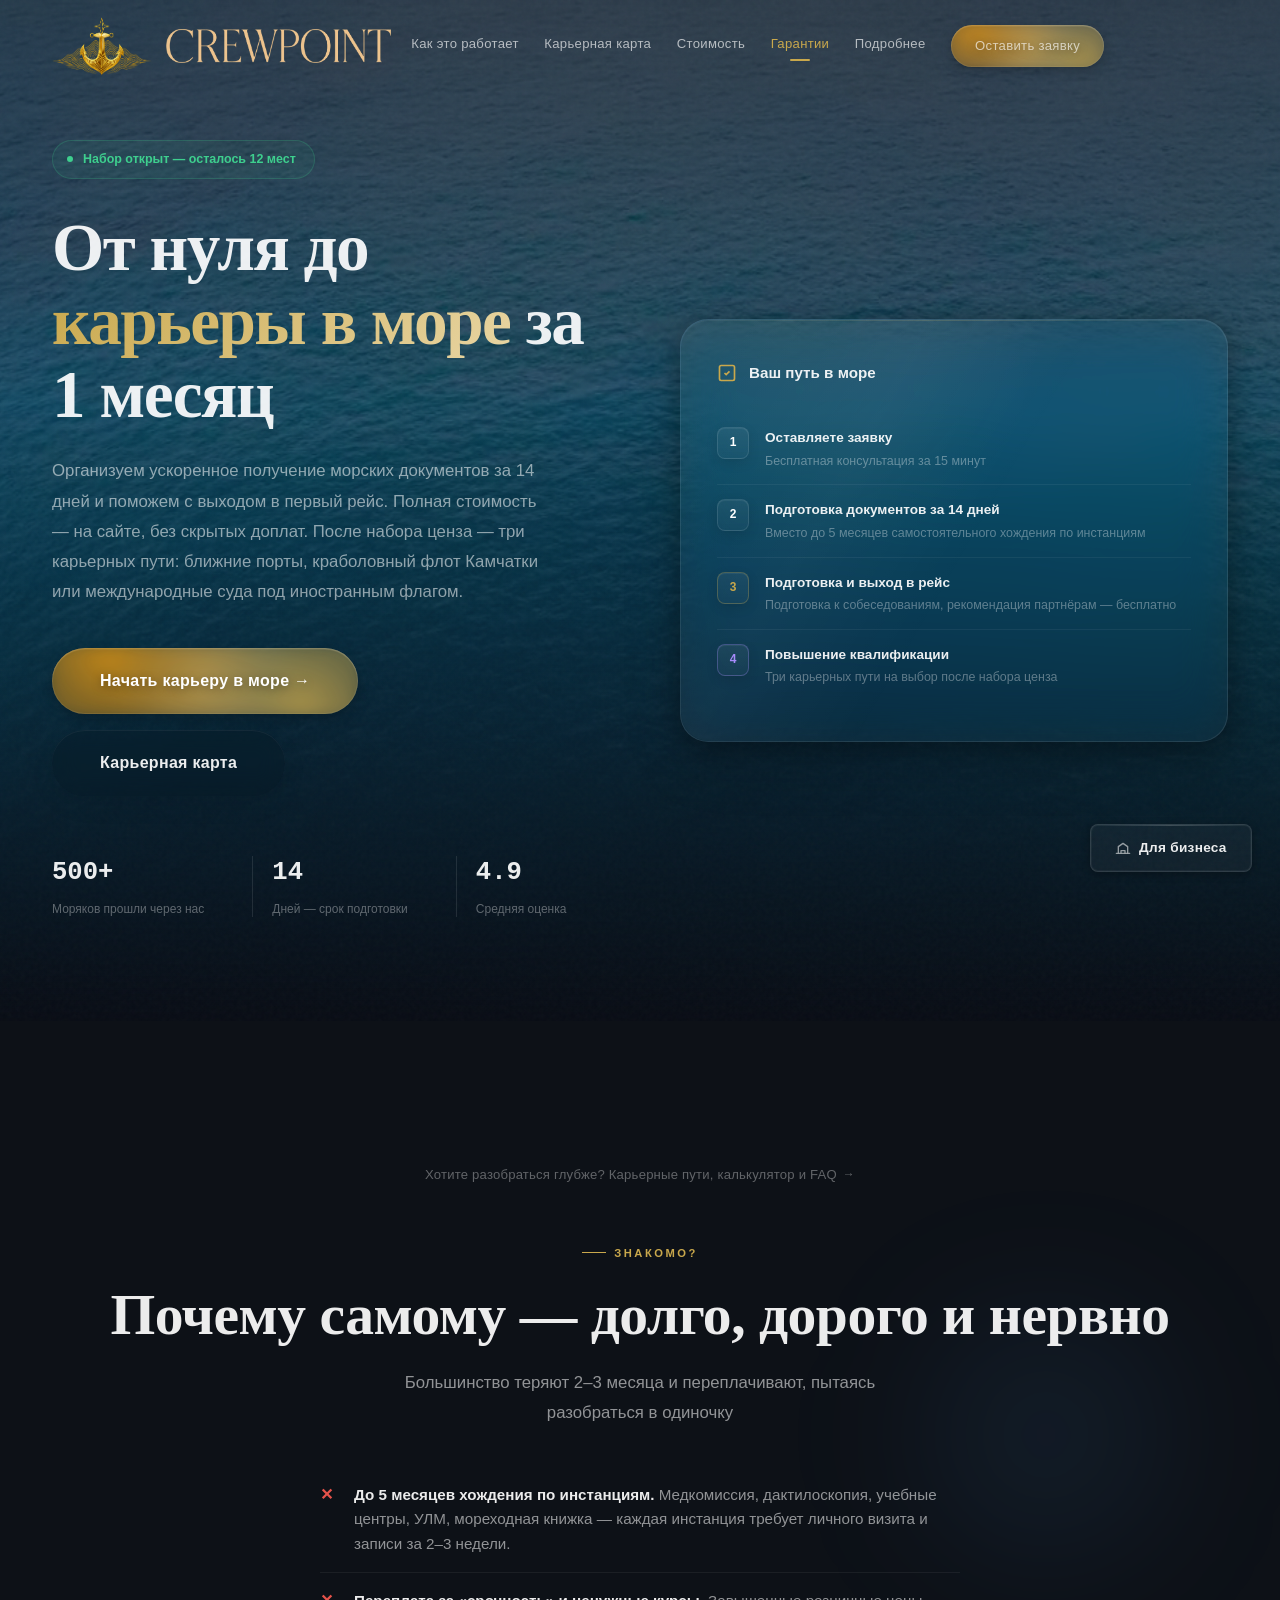
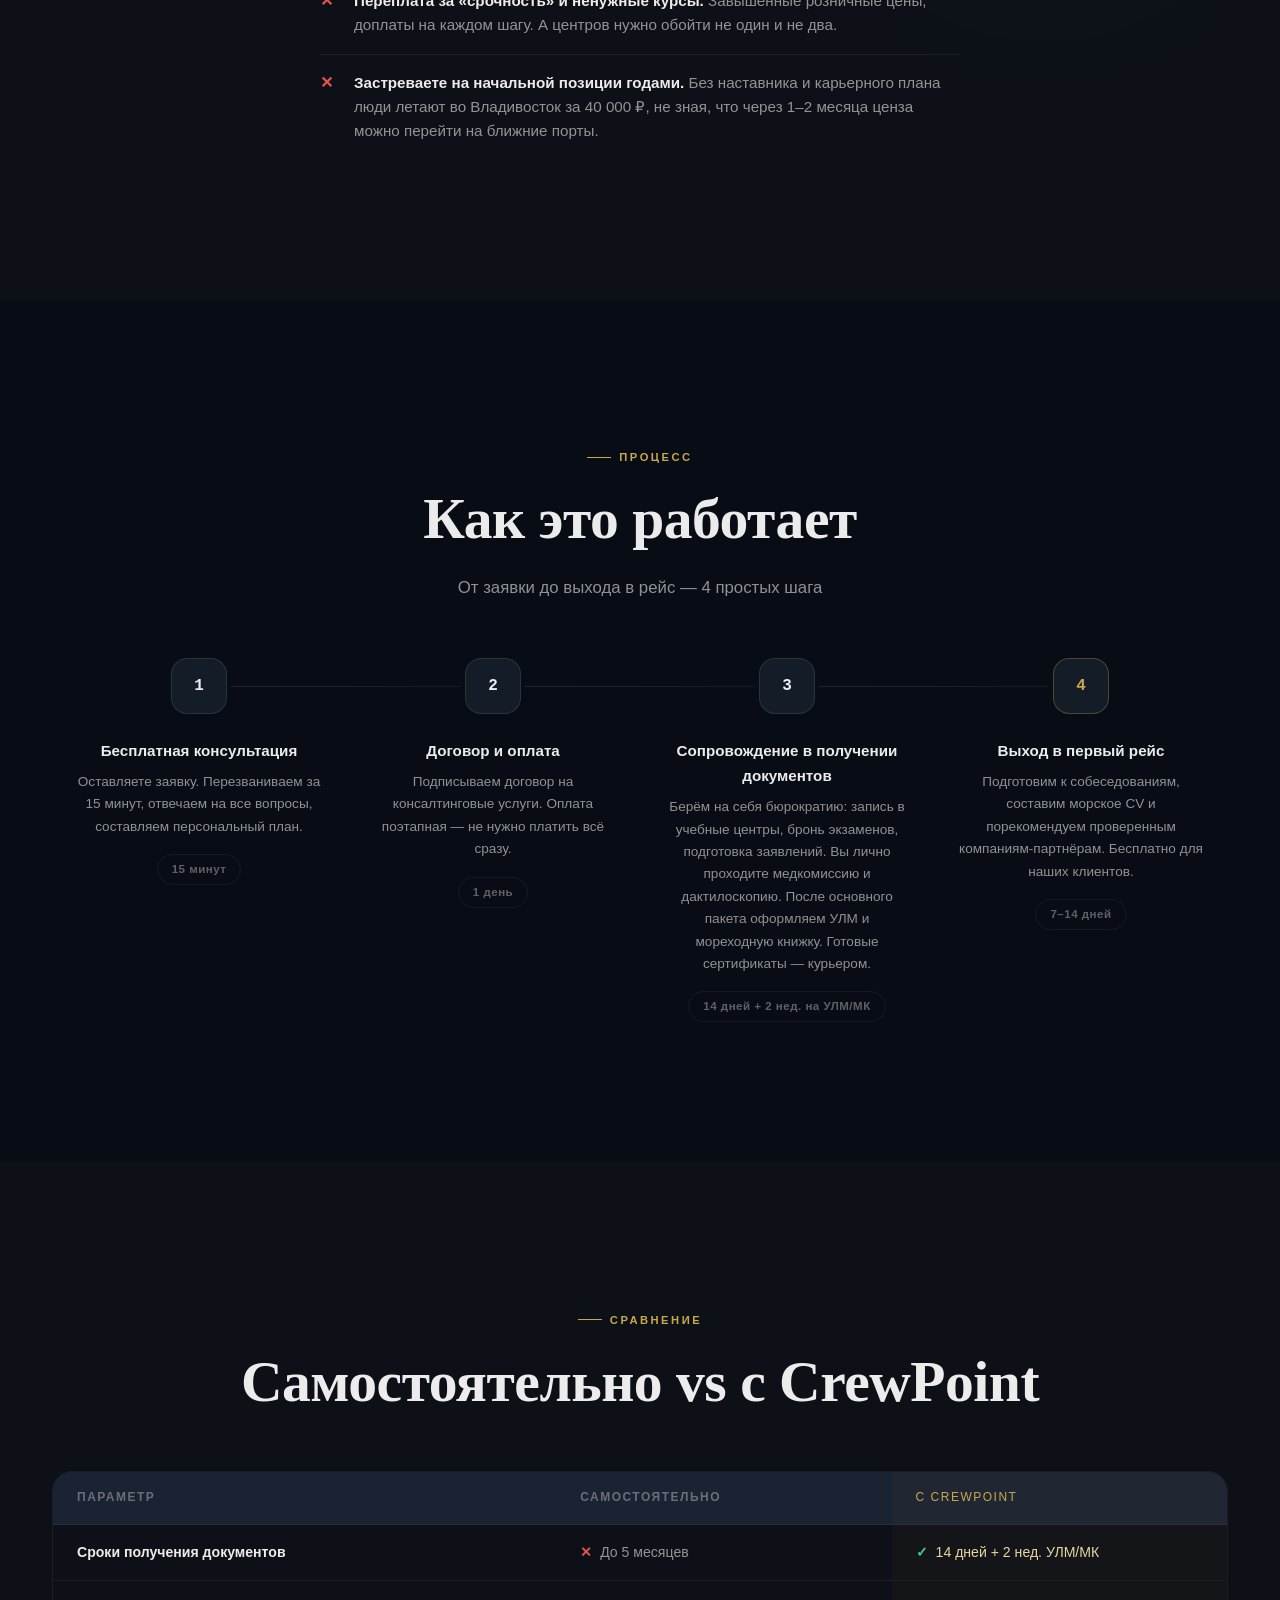
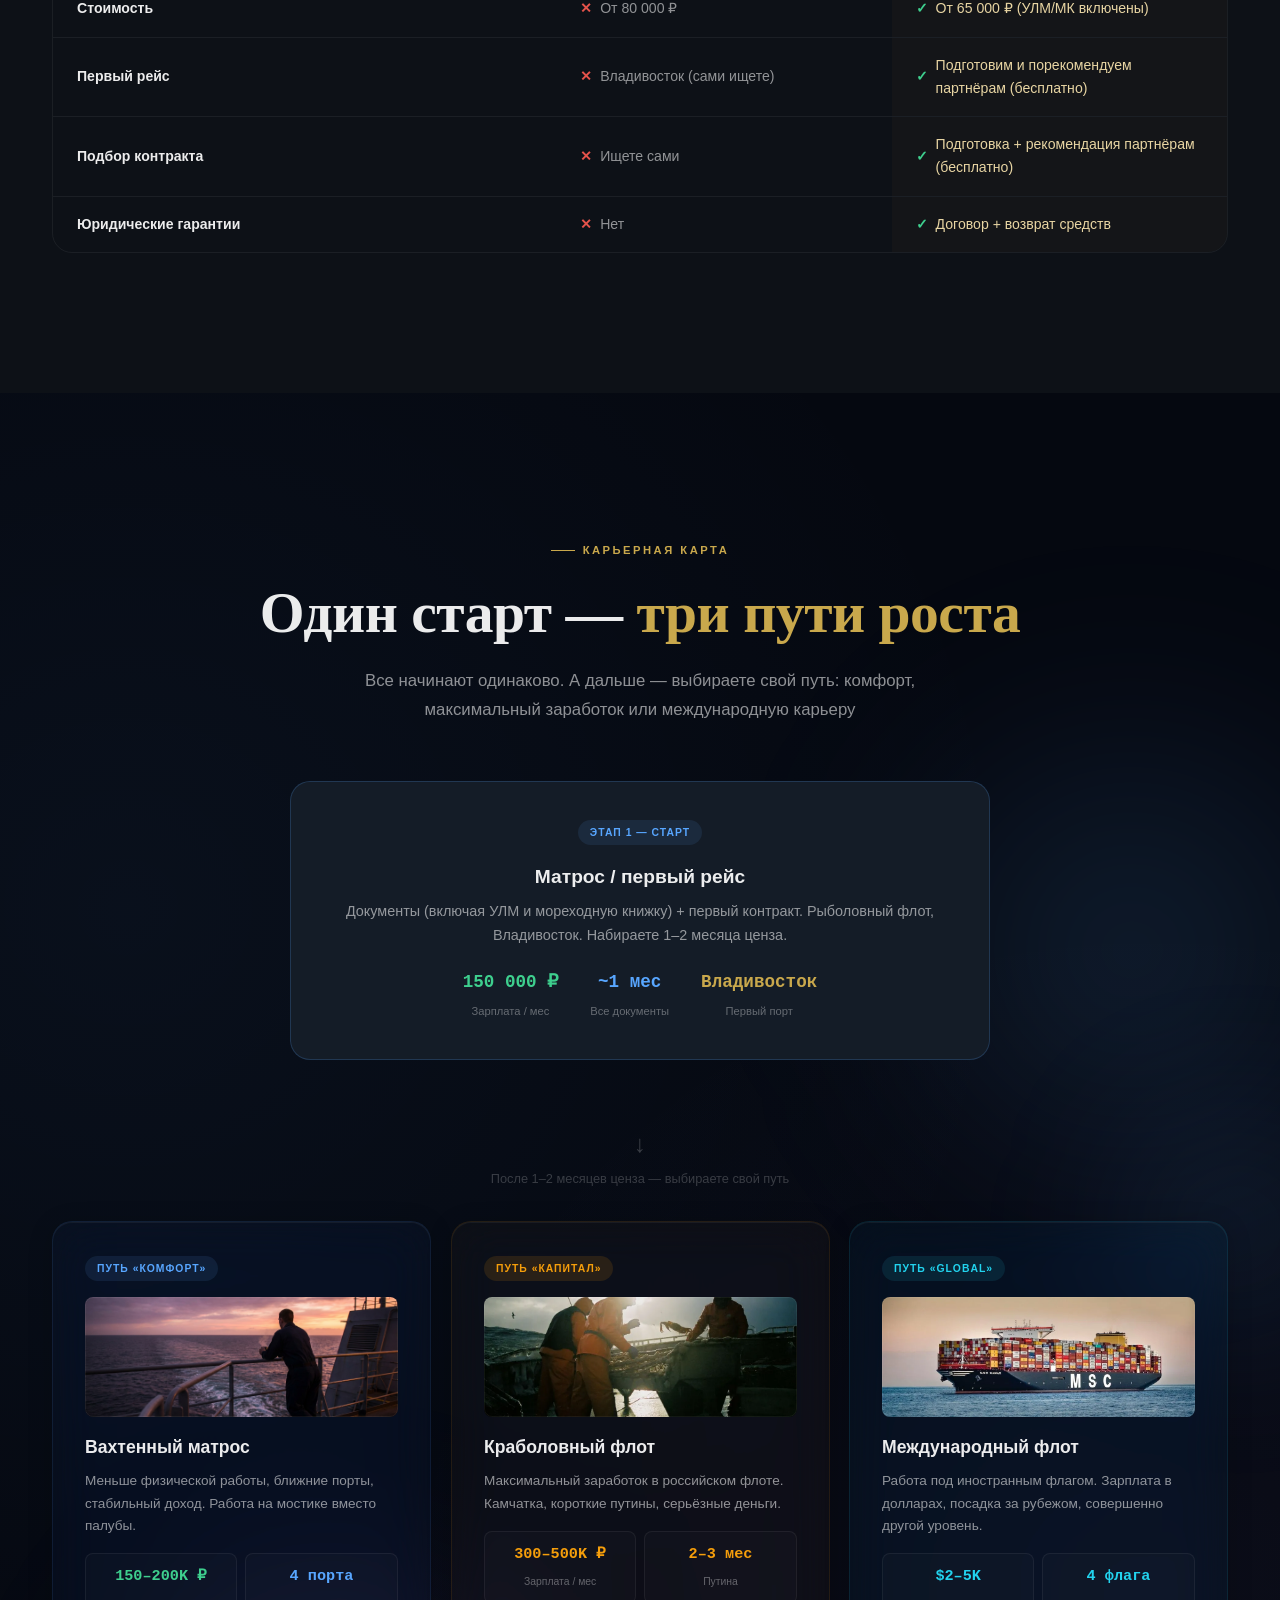
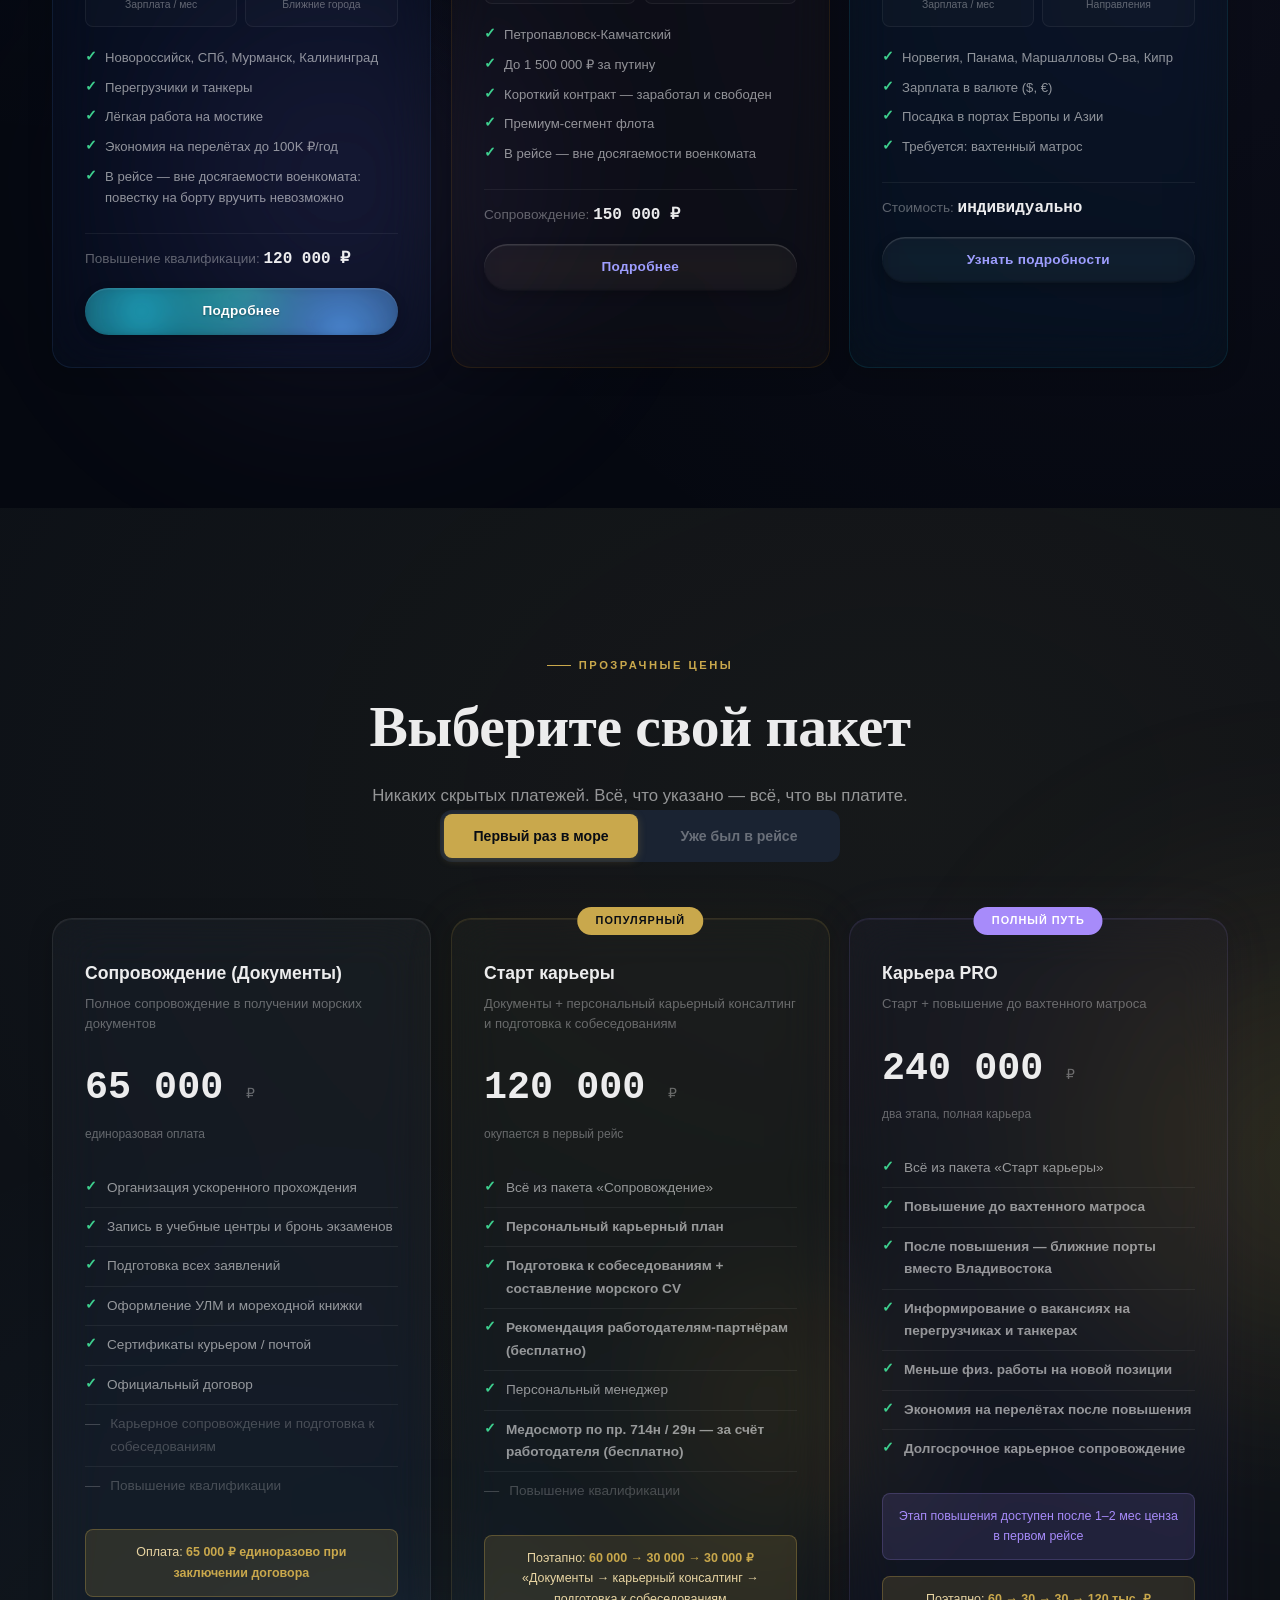
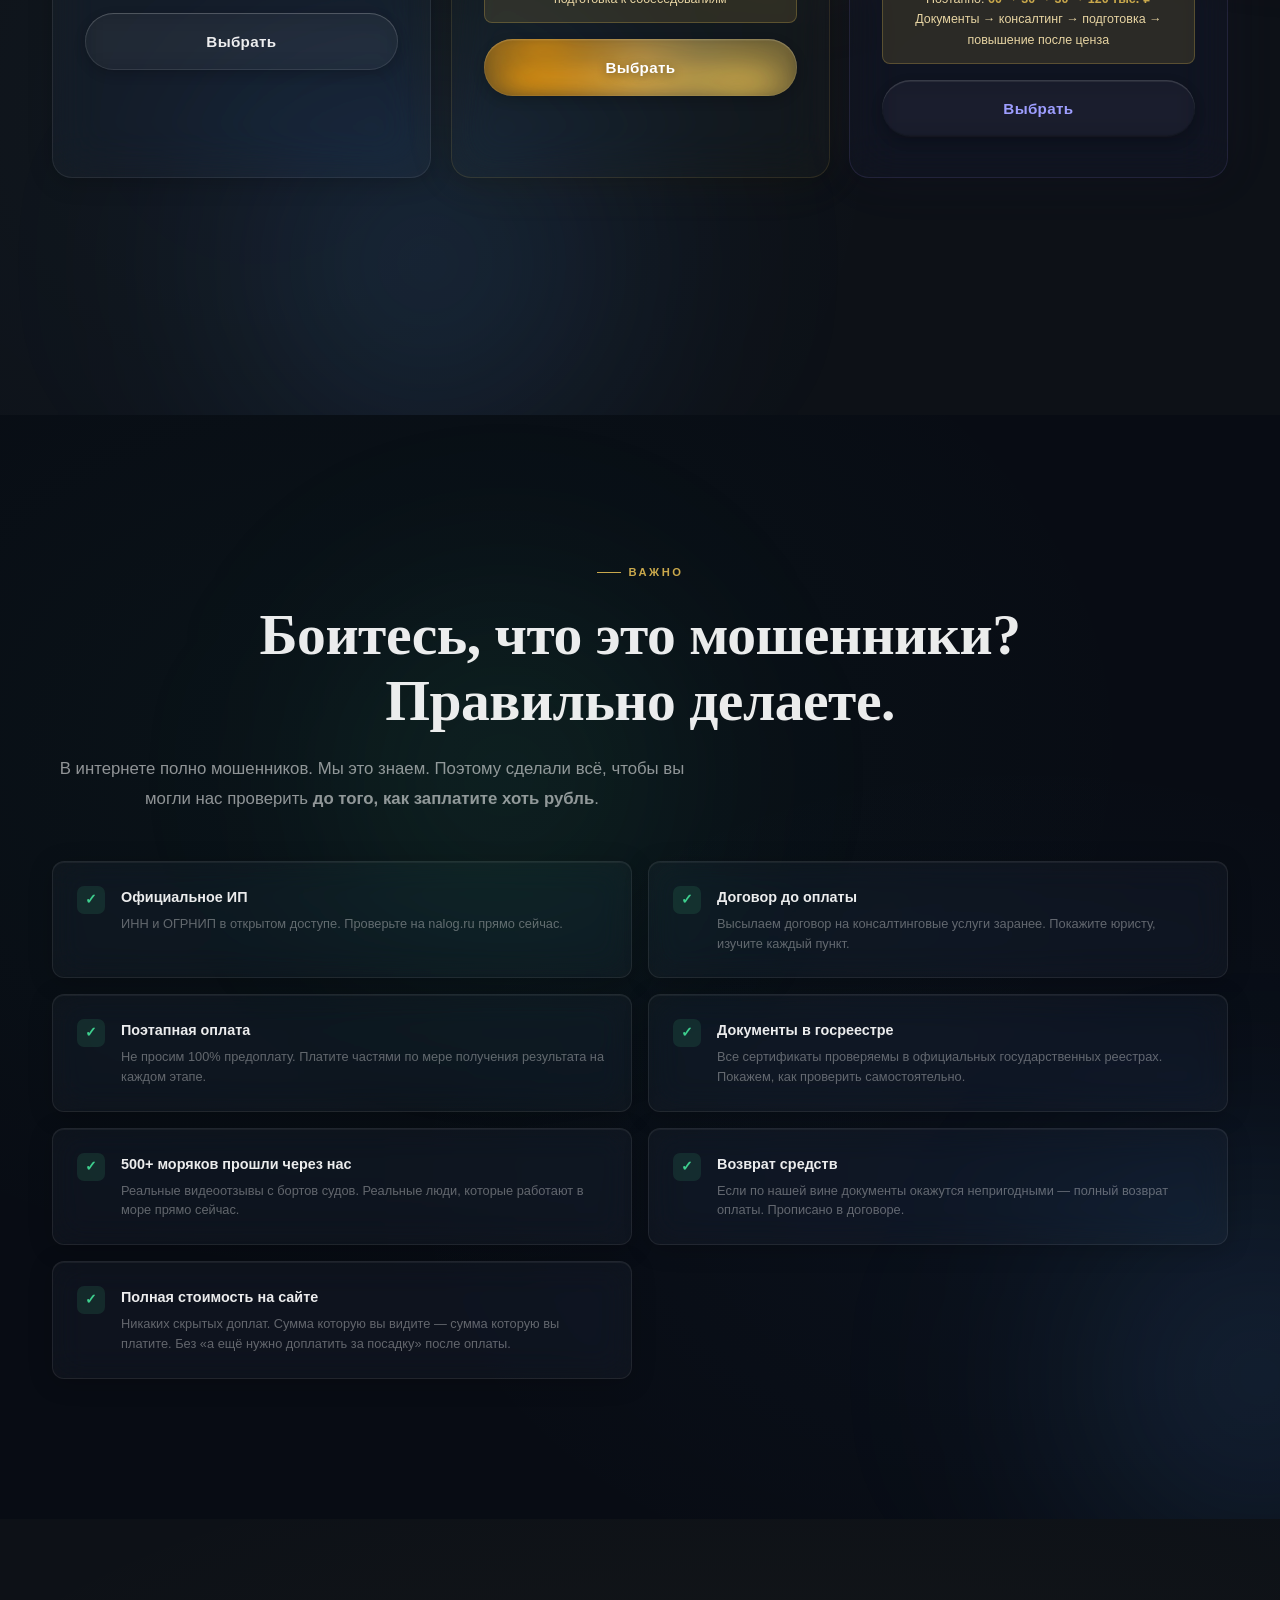
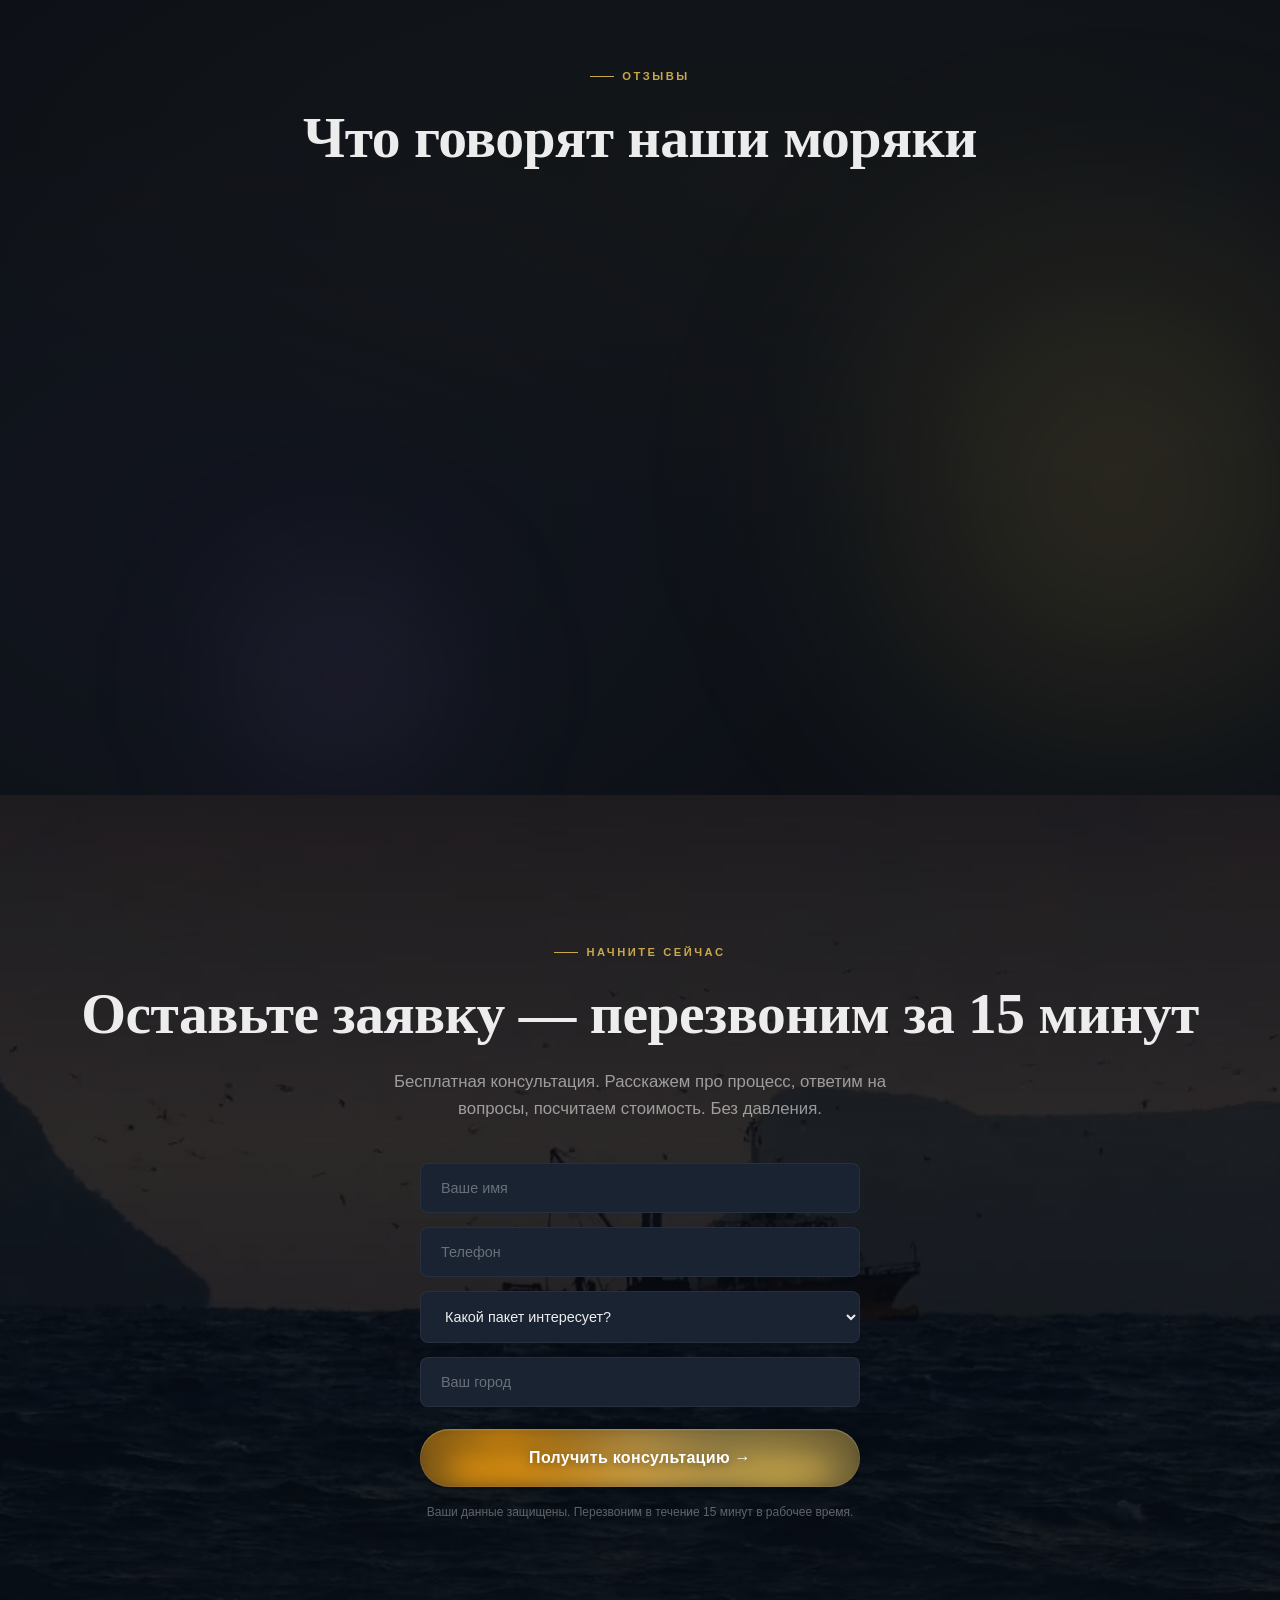
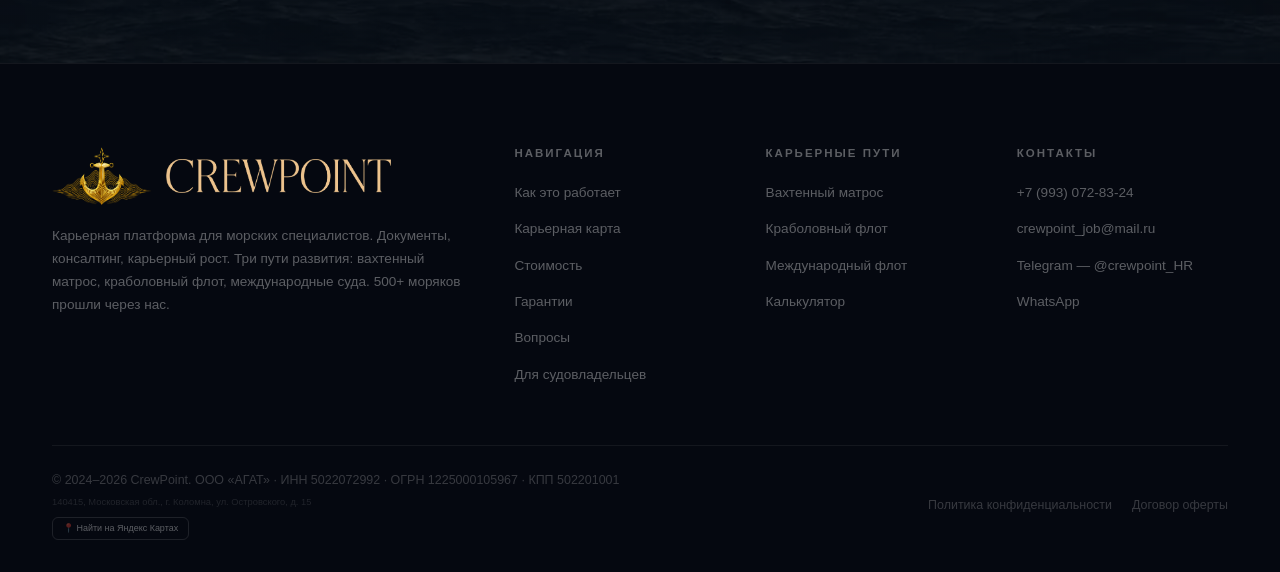
==== commit 4e856b27: "Add files via upload" ====
--- a/index.html
+++ b/index.html
@@ -6,9 +6,9 @@
 <title>CrewPoint — Морские документы за 14 дней | Карьера в море под ключ</title>
 <meta name="description" content="CrewPoint — карьерная платформа для морских специалистов. Документы за 14 дней. Три карьерных пути: вахтенный матрос, краболовный флот, международные суда.">
 <meta name="theme-color" content="#080C14"><meta name="color-scheme" content="dark">
-<link rel="canonical" href="https://crewpoint.ru/">
-<meta property="og:type" content="website"><meta property="og:url" content="https://dxlr24.github.io/crewpoint/"><meta property="og:title" content="CrewPoint — От нуля до карьеры в море за 1 месяц"><meta property="og:description" content="Морские документы за 14 дней. Три карьерных пути: вахтенный матрос (150-200K ₽), краболовный флот Камчатки (до 500K ₽), международные суда ($2000-5000). 500+ моряков прошли через нас."><meta property="og:image" content="https://dxlr24.github.io/crewpoint/assets/images/og-cover.png"><meta property="og:image:width" content="1200"><meta property="og:image:height" content="630"><meta property="og:locale" content="ru_RU"><meta property="og:site_name" content="CrewPoint">
-<meta name="twitter:card" content="summary_large_image"><meta name="twitter:title" content="CrewPoint — Карьера в море за 1 месяц"><meta name="twitter:description" content="Документы за 14 дней. Зарплата от 150 000 ₽/мес. 500+ моряков прошли через нас."><meta name="twitter:image" content="https://dxlr24.github.io/crewpoint/assets/images/og-cover.png">
+<link rel="canonical" href="https://crewpoint-hr.github.io/">
+<meta property="og:type" content="website"><meta property="og:url" content="https://crewpoint-hr.github.io/"><meta property="og:title" content="CrewPoint — От нуля до карьеры в море за 1 месяц"><meta property="og:description" content="Морские документы за 14 дней. Три карьерных пути: вахтенный матрос (150-200K ₽), краболовный флот Камчатки (до 500K ₽), международные суда ($2000-5000). 500+ моряков прошли через нас."><meta property="og:image" content="https://crewpoint-hr.github.io/assets/images/og-cover.png"><meta property="og:image:width" content="1200"><meta property="og:image:height" content="630"><meta property="og:locale" content="ru_RU"><meta property="og:site_name" content="CrewPoint">
+<meta name="twitter:card" content="summary_large_image"><meta name="twitter:title" content="CrewPoint — Карьера в море за 1 месяц"><meta name="twitter:description" content="Документы за 14 дней. Зарплата от 150 000 ₽/мес. 500+ моряков прошли через нас."><meta name="twitter:image" content="https://crewpoint-hr.github.io/assets/images/og-cover.png">
 <meta http-equiv="Content-Security-Policy"
   content="default-src 'self';
            script-src 'self';
@@ -20,7 +20,7 @@
 <link rel="icon" type="image/png" sizes="96x96" href="favicon-96x96.png"><link rel="icon" type="image/x-icon" href="favicon.ico"><link rel="apple-touch-icon" sizes="180x180" href="apple-touch-icon.png"><link rel="manifest" href="site.webmanifest">
 <link rel="preconnect" href="https://fonts.googleapis.com"><link rel="preconnect" href="https://fonts.gstatic.com" crossorigin>
 <link href="https://fonts.googleapis.com/css2?family=Inter:wght@400;500;600;700&family=Playfair+Display:wght@800&family=JetBrains+Mono:wght@700&display=swap" rel="stylesheet"><link rel="stylesheet" href="assets/css/style.css">
-<script type="application/ld+json">{"@context":"https://schema.org","@type":"ProfessionalService","name":"CrewPoint","legalName":"ООО «АГАТ»","description":"Карьерная платформа для морских специалистов. Документы за 14 дней, карьерный консалтинг, три пути развития.","url":"https://dxlr24.github.io/crewpoint",<li><a href="tel:+79930728324">+7 (993) 072-83-24</a></li>,"priceRange":"55000₽ - 270000₽","address":{"@type":"PostalAddress","addressCountry":"RU"},"aggregateRating":{"@type":"AggregateRating","ratingValue":"4.9","reviewCount":"500","bestRating":"5"},"hasOfferCatalog":{"@type":"OfferCatalog","name":"Пакеты услуг","itemListElement":[{"@type":"Offer","name":"Сопровождение (Документы)","price":"55000","priceCurrency":"RUB","description":"Полное сопровождение в получении морских документов за 14 дней"},{"@type":"Offer","name":"Старт карьеры","price":"120000","priceCurrency":"RUB","description":"Документы + персональный карьерный консалтинг и подготовка к собеседованиям"},{"@type":"Offer","name":"Карьера PRO","price":"240000","priceCurrency":"RUB","description":"Старт + повышение до вахтенного матроса, ближние порты"}]},"sameAs":["https://t.me/crewpoint","https://wa.me/79930728324"]}</script>
+<script type="application/ld+json">{"@context":"https://schema.org","@type":"ProfessionalService","name":"CrewPoint","legalName":"ООО «АГАТ»","description":"Карьерная платформа для морских специалистов. Документы за 14 дней, карьерный консалтинг, три пути развития.","url":"https://crewpoint-hr.github.io/","telephone":"+79930728324","priceRange":"55000₽ - 270000₽","address":{"@type":"PostalAddress","addressCountry":"RU"},"aggregateRating":{"@type":"AggregateRating","ratingValue":"4.9","reviewCount":"500","bestRating":"5"},"hasOfferCatalog":{"@type":"OfferCatalog","name":"Пакеты услуг","itemListElement":[{"@type":"Offer","name":"Сопровождение (Документы)","price":"55000","priceCurrency":"RUB","description":"Полное сопровождение в получении морских документов за 14 дней"},{"@type":"Offer","name":"Старт карьеры","price":"120000","priceCurrency":"RUB","description":"Документы + персональный карьерный консалтинг и подготовка к собеседованиям"},{"@type":"Offer","name":"Карьера PRO","price":"240000","priceCurrency":"RUB","description":"Старт + повышение до вахтенного матроса, ближние порты"}]},"sameAs":["https://t.me/crewpoint","https://wa.me/79930728324"]}</script>
 </head>
 <body>
 
--- a/assets/css/style.css
+++ b/assets/css/style.css
@@ -26,24 +26,205 @@
 .text-red{color:var(--red)}
 .faded{opacity:.4}
 
-.btn{display:inline-flex;align-items:center;justify-content:center;gap:10px;padding:17px 36px;border-radius:var(--radius);font-family:var(--font-sans);font-size:.9rem;font-weight:600;border:none;cursor:pointer;transition:all .45s var(--ease);text-decoration:none;white-space:nowrap;letter-spacing:.3px;position:relative;overflow:hidden}
-.btn::after{content:'';position:absolute;inset:0;background:linear-gradient(135deg,rgba(255,255,255,0.08),transparent);opacity:0;transition:opacity .45s var(--ease)}
-.btn:hover::after{opacity:1}
-.btn--gold{background:linear-gradient(135deg,#C9A84C,#B8953A);color:var(--bg-dark);box-shadow:0 2px 8px rgba(201,168,76,0.2),0 8px 32px rgba(201,168,76,0.12)}
-.btn--gold:hover{box-shadow:0 4px 16px rgba(201,168,76,0.3),0 16px 48px rgba(201,168,76,0.15);transform:translateY(-1px)}
-.btn--outline{background:transparent;color:#fff;border:1px solid rgba(255,255,255,0.18)}
-.btn--outline:hover{border-color:var(--gold);color:var(--gold)}
-.btn--purple{background:linear-gradient(135deg,#7C3AED,#6D28D9);color:#fff;box-shadow:0 2px 8px rgba(124,58,237,0.2)}
-.btn--purple:hover{box-shadow:0 4px 16px rgba(124,58,237,0.3);transform:translateY(-1px)}
-.btn--orange{background:linear-gradient(135deg,var(--orange),#D97706);color:#0d1117;box-shadow:0 2px 8px rgba(245,158,11,0.2)}
-.btn--orange:hover{box-shadow:0 4px 16px rgba(245,158,11,0.3);transform:translateY(-1px)}
-.btn--cyan{background:linear-gradient(135deg,var(--cyan),#06B6D4);color:#0d1117;box-shadow:0 2px 8px rgba(34,211,238,0.2)}
-.btn--cyan:hover{box-shadow:0 4px 16px rgba(34,211,238,0.3);transform:translateY(-1px)}
-.btn--primary{background:linear-gradient(135deg,var(--blue),#3B82F6);color:#fff;box-shadow:0 2px 8px rgba(88,166,255,0.15)}
-.btn--primary:hover{box-shadow:0 4px 16px rgba(88,166,255,0.25);transform:translateY(-1px)}
-.btn--lg{padding:20px 44px;font-size:.95rem;border-radius:var(--radius-md)}
-.btn--sm{padding:12px 24px;font-size:.85rem}
-.btn--full{width:100%}
+/* =========================================
+   NEW PREMIUM GLASS BUTTONS (Mesh & Neumorphism)
+   ========================================= */
+
+.btn {
+  display: inline-flex;
+  align-items: center;
+  justify-content: center;
+  gap: 10px;
+  padding: 16px 36px;
+  border-radius: 100px; /* Идеальный овал */
+  font-family: var(--font-sans);
+  font-size: 0.95rem;
+  font-weight: 600;
+  text-decoration: none;
+  white-space: nowrap;
+  letter-spacing: 0.3px;
+  cursor: pointer;
+  position: relative;
+  border: none;
+  background: rgba(255, 255, 255, 0.03); /* Матовое стекло база */
+  backdrop-filter: blur(12px);
+  -webkit-backdrop-filter: blur(12px);
+  /* Объем: тонкий светлый блик сверху, мягкая тень снизу */
+  box-shadow: 
+    inset 0 1.5px 1px rgba(255, 255, 255, 0.15),
+    inset 0 -1.5px 1px rgba(0, 0, 0, 0.2),
+    0 4px 12px rgba(0, 0, 0, 0.2);
+  transition: all 0.4s var(--ease);
+  isolation: isolate; /* Чтобы градиент не вылазил за рамки */
+  overflow: hidden;
+}
+
+/* Эффект нажатия (тактильность) */
+.btn:active {
+  transform: translateY(2px) scale(0.98);
+  box-shadow: 
+    inset 0 1px 1px rgba(0, 0, 0, 0.3),
+    0 2px 4px rgba(0, 0, 0, 0.1);
+}
+
+/* =========================================
+   PRIMARY BUTTON (Морской Mesh-градиент)
+   Заменяет вашу бывшую btn--primary / btn--tg
+   ========================================= */
+.btn--primary {
+  color: #fff;
+  text-shadow: 0 1px 2px rgba(0,0,0,0.4); /* Чтобы текст хорошо читался поверх света */
+}
+
+/* Размытые цветовые пятна внутри кнопки */
+.btn--primary::before {
+  content: '';
+  position: absolute;
+  inset: -10px; /* Делаем чуть больше кнопки для плавности */
+  z-index: -1;
+  /* Три пятна: Циан, Синий, Изумрудный */
+  background: 
+    radial-gradient(circle at 20% 50%, rgba(34, 211, 238, 0.8) 0%, transparent 60%),
+    radial-gradient(circle at 80% 80%, rgba(88, 166, 255, 0.9) 0%, transparent 60%),
+    radial-gradient(circle at 50% 10%, rgba(62, 207, 142, 0.6) 0%, transparent 50%);
+  filter: blur(8px); /* Смешиваем цвета */
+  opacity: 0.85;
+  transition: transform 0.6s var(--ease), opacity 0.4s var(--ease);
+}
+
+.btn--primary:hover::before {
+  opacity: 1;
+  /* При наведении цвета плавно смещаются */
+  transform: scale(1.1) translateX(5px) rotate(5deg);
+}
+
+.btn--primary:hover {
+  box-shadow: 
+    inset 0 2px 2px rgba(255, 255, 255, 0.3),
+    0 8px 24px rgba(34, 211, 238, 0.3); /* Цветная тень снаружи */
+}
+
+/* =========================================
+   GOLD BUTTON (Премиум Янтарь / Золото)
+   ========================================= */
+.btn--gold {
+  color: #fff;
+  text-shadow: 0 2px 10px rgba(0, 0, 0, 0.4); /* Мягкая тень текста без грязи */
+  /* Делаем стеклянную грань по контуру, чтобы кнопка казалась объемной */
+  box-shadow: 
+    inset 0 0 0 1px rgba(255, 255, 255, 0.1),
+    inset 0 1.5px 1px rgba(255, 255, 255, 0.2),
+    0 4px 12px rgba(0, 0, 0, 0.2) !important;
+}
+
+.btn--gold::before {
+  content: '';
+  position: absolute;
+  inset: -10px;
+  z-index: -1;
+  /* Убрали красный (rgba(229, 83, 75)). Оставили чистый янтарь, золото и светлый блик */
+  background: 
+    radial-gradient(circle at 20% 20%, rgba(245, 158, 11, 0.85) 0%, transparent 60%),
+    radial-gradient(circle at 80% 80%, rgba(201, 168, 76, 0.9) 0%, transparent 60%),
+    radial-gradient(circle at 50% 50%, rgba(232, 213, 163, 0.6) 0%, transparent 60%);
+  filter: blur(10px);
+  opacity: 0.9;
+  transition: transform 0.6s var(--ease);
+}
+
+.btn--gold:hover::before {
+  transform: scale(1.1) translateY(-5px);
+}
+
+.btn--gold:hover {
+  box-shadow: 
+    inset 0 0 0 1px rgba(255, 255, 255, 0.15),
+    inset 0 1.5px 1px rgba(255, 255, 255, 0.3),
+    0 8px 24px rgba(201, 168, 76, 0.3),
+    0 4px 10px rgba(0, 0, 0, 0.2) !important;
+}
+
+/* Создаем цветную тень, которая вылезает снизу */
+.btn--gold::after {
+  content: '';
+  position: absolute;
+  inset: 0;
+  z-index: -2; /* Прячем под кнопку и под mesh-градиент */
+  background: linear-gradient(to right, rgba(245, 158, 11, 0.8), rgba(201, 168, 76, 0.8));
+  filter: blur(16px);
+  opacity: 0.6;
+  /* Сжимаем по бокам и сдвигаем вниз, чтобы свечение было именно под кнопкой */
+  transform: translateY(12px) scaleX(0.85) scaleY(0.5);
+  transition: all 0.4s var(--ease);
+}
+
+/* При наведении тень расширяется и становится ярче */
+.btn--gold:hover::after {
+  opacity: 1;
+  filter: blur(20px);
+  transform: translateY(16px) scaleX(0.95) scaleY(0.7);
+}
+
+/* =========================================
+   OUTLINE BUTTON (Второстепенная - Холодное стекло)
+   ========================================= */
+.btn--outline {
+  color: var(--text-primary);
+  /* Обводка делается через box-shadow, чтобы не ломать border-radius и размеры */
+  box-shadow: 
+    inset 0 0 0 1px rgba(255, 255, 255, 0.1), /* Обводка */
+    inset 0 1px 1px rgba(255, 255, 255, 0.15), /* Верхний блик */
+    0 4px 12px rgba(0, 0, 0, 0.2);
+}
+
+.btn--outline::before {
+  content: '';
+  position: absolute;
+  inset: 0;
+  z-index: -1;
+  background: linear-gradient(135deg, rgba(255,255,255,0.05), transparent);
+  opacity: 0;
+  transition: opacity 0.4s var(--ease);
+}
+
+.btn--outline:hover::before {
+  opacity: 1;
+}
+
+.btn--outline:hover {
+  color: var(--white);
+  box-shadow: 
+    inset 0 0 0 1px rgba(255, 255, 255, 0.2),
+    inset 0 1px 1px rgba(255, 255, 255, 0.2),
+    0 8px 24px rgba(255, 255, 255, 0.05);
+}
+
+/* Убираем синий квадрат при клике на мобильных устройствах */
+.btn {
+  -webkit-tap-highlight-color: transparent;
+}
+
+/* Убираем стандартную синюю/черную квадратную обводку браузера */
+.btn:focus {
+  outline: none;
+}
+
+/* Делаем красивую замену обводки для доступности (при навигации с клавиатуры) */
+.btn:focus-visible {
+  outline: 2px solid var(--gold);
+  outline-offset: 4px;
+  /* Если хотите, чтобы обводка тоже была круглой, добавьте: */
+  border-radius: 100px; 
+}
+
+/* Размеры */
+.btn--lg { padding: 20px 48px; font-size: 1rem; }
+.btn--sm { padding: 12px 28px; font-size: 0.85rem; }
+.btn--full { width: 100%; }
+
+/* Удаляем старые hover-эффекты из-за которых кнопки могли дергаться */
+.hero-buttons .btn, .header .nav .btn { transition: all 0.4s var(--ease); }
+.hero-buttons .btn::after, .header .nav .btn::after { display: none; }
 
 .photo{width:100%;height:100%;object-fit:cover;display:block;background:var(--bg-elevated)}
 .photo-frame{overflow:hidden;border-radius:var(--radius-md);background:var(--bg-elevated);position:relative}
@@ -109,16 +290,55 @@
 .hero-stat:first-child::before{display:none}
 .stat-value{font-family:var(--font-mono);font-size:1.6rem;font-weight:700;color:var(--text-primary);display:block}
 .stat-label{font-size:.75rem;color:var(--text-muted);margin-top:4px}
-.hero-card{background:rgba(255,255,255,0.03);border:1px solid var(--border-subtle);border-radius:var(--radius-xl);padding:40px 36px;backdrop-filter:blur(20px);position:relative}
-.hero-card::before{content:'';position:absolute;top:0;left:32px;right:32px;height:1px;background:linear-gradient(90deg,transparent,var(--gold-muted),transparent)}
+.hero-card{background:rgba(255,255,255,0.03);border:1px solid var(--border-subtle);border-radius:var(--radius-xl);padding:40px 36px;backdrop-filter:blur(20px);position:relative;overflow:hidden;isolation:isolate}
+.hero-card::before{content:'';position:absolute;top:0;left:32px;right:32px;height:1px;background:linear-gradient(90deg,transparent,var(--gold-muted),transparent);z-index:2}
+.hero-card::after{content:'';position:absolute;inset:0;border-radius:inherit;background:linear-gradient(120deg,transparent 8%,rgba(255,255,255,0.035) 32%,transparent 54%),radial-gradient(ellipse at 18% 0%,rgba(201,168,76,0.08),transparent 42%);opacity:0;transform:translate3d(-10px,-6px,0);pointer-events:none;z-index:0;animation:hero-card-reflection-in .9s cubic-bezier(.16,1,.3,1) .62s both}
 .hero-card-title{color:var(--text-primary);font-size:.95rem;font-weight:600;margin-bottom:28px;display:flex;align-items:center;gap:12px}
+.hero-card-title,.hero-card .h-step{position:relative;z-index:1;animation-fill-mode:both}
+.hero-card-title{animation:hero-card-layer-in .38s cubic-bezier(.2,.8,.2,1) .54s both}
 .h-step{display:flex;align-items:flex-start;gap:16px;padding:14px 0}
-.h-step+.h-step{border-top:1px solid var(--border-subtle)}
-.h-step-num{width:32px;height:32px;min-width:32px;border-radius:8px;display:flex;align-items:center;justify-content:center;font-size:.75rem;font-weight:700;color:var(--white);background:var(--bg-elevated);border:1px solid var(--border-light)}
+.hero-card .h-step{animation:hero-card-layer-in .42s cubic-bezier(.2,.8,.2,1) both}
+.hero-card .h-step:nth-child(2){animation-delay:.62s}
+.hero-card .h-step:nth-child(3){animation-delay:.68s}
+.hero-card .h-step:nth-child(4){animation-delay:.75s}
+.hero-card .h-step:nth-child(5){animation-delay:.82s}
+.h-step+.h-step{border-top:1px solid rgba(255,255,255,0.055)}
+.h-step-num{width:32px;height:32px;min-width:32px;border-radius:8px;display:flex;align-items:center;justify-content:center;font-size:.75rem;font-weight:700;color:var(--white);background:linear-gradient(180deg,rgba(255,255,255,0.055),rgba(255,255,255,0.025));border:1px solid rgba(255,255,255,0.11);box-shadow:inset 0 1px 0 rgba(255,255,255,0.06),0 4px 12px rgba(0,0,0,0.12)}
 .h-step-num--gold{border-color:var(--border-gold);color:var(--gold)}
 .h-step-num--purple{border-color:rgba(167,139,250,0.3);color:var(--purple)}
 .h-step h4{font-size:.85rem;font-weight:600;color:var(--text-primary);margin-bottom:2px}
 .h-step p{font-size:.78rem;color:var(--text-muted);line-height:1.5}
+
+.hero-badge,.hero h1,.hero-text,.hero-buttons,.hero-stat,.hero-card{animation-fill-mode:both}
+.hero-badge{animation:hero-badge-in .42s cubic-bezier(.19,1,.22,1) .05s both}
+.hero h1{animation:hero-title-in .58s cubic-bezier(.16,1,.3,1) .14s both}
+.hero-text{animation:hero-copy-in .52s cubic-bezier(.25,.8,.25,1) .26s both}
+.hero-buttons{animation:hero-cta-in .44s cubic-bezier(.2,.9,.22,1) .38s both}
+.hero-card{animation:hero-card-in .58s cubic-bezier(.16,1,.3,1) .28s both}
+.hero-stat{animation:hero-stat-in .34s cubic-bezier(.24,.82,.24,1) both}
+.hero-stat:nth-child(1){animation-delay:.50s}
+.hero-stat:nth-child(2){animation-delay:.56s}
+.hero-stat:nth-child(3){animation-delay:.62s}
+@keyframes hero-badge-in{0%{opacity:0;transform:translateY(8px)}58%{opacity:.92}100%{opacity:1;transform:translateY(0)}}
+@keyframes hero-title-in{0%{opacity:0;transform:translateY(14px)}42%{opacity:.82}100%{opacity:1;transform:translateY(0)}}
+@keyframes hero-copy-in{0%{opacity:0;transform:translateY(10px)}68%{opacity:.9}100%{opacity:1;transform:translateY(0)}}
+@keyframes hero-cta-in{0%{opacity:0;transform:translateY(8px)}48%{opacity:1}100%{opacity:1;transform:translateY(0)}}
+@keyframes hero-stat-in{0%{opacity:0;transform:translateY(6px)}62%{opacity:.85}100%{opacity:1;transform:translateY(0)}}
+@keyframes hero-card-in{0%{opacity:0;transform:translateY(18px) scale(.992)}58%{opacity:.94}100%{opacity:1;transform:translateY(0) scale(1)}}
+@keyframes hero-card-layer-in{0%{opacity:0;transform:translateY(5px)}100%{opacity:1;transform:translateY(0)}}
+@keyframes hero-card-reflection-in{0%{opacity:0;transform:translate3d(-10px,-6px,0)}100%{opacity:1;transform:translate3d(0,0,0)}}
+.hero-buttons .btn,.header .nav .btn{transition:transform .28s cubic-bezier(.2,.8,.2,1),box-shadow .34s var(--ease),background .34s var(--ease),border-color .34s var(--ease),color .28s var(--ease),opacity .28s var(--ease)}
+.hero-buttons .btn::after,.header .nav .btn::after{background:linear-gradient(180deg,rgba(255,255,255,0.14),rgba(255,255,255,0.03) 42%,transparent);transition:opacity .34s var(--ease);opacity:0}
+.hero-buttons .btn:hover::after,.header .nav .btn:hover::after{opacity:.55}
+.hero-buttons .btn:active,.header .nav .btn:active{transform:translateY(0);transition-duration:.12s}
+.hero-buttons .btn:focus-visible,.header .nav .btn:focus-visible{outline:1px solid rgba(232,213,163,0.62);outline-offset:3px}
+.hero-buttons .btn--outline{background:rgba(5,8,16,0.14);border-color:rgba(255,255,255,0.2);box-shadow:inset 0 1px 0 rgba(255,255,255,0.05),0 8px 24px rgba(0,0,0,0.08)}
+.hero-buttons .btn--outline:hover{background:rgba(255,255,255,0.045);border-color:rgba(232,213,163,0.42);color:var(--gold-light);box-shadow:inset 0 1px 0 rgba(255,255,255,0.07),0 10px 28px rgba(0,0,0,0.14);transform:translateY(-1px)}
+.hero-buttons .btn--gold:active,.hero-buttons .btn--outline:active,.header .nav .btn--gold:active{transform:translateY(0)}
+.hero-buttons .btn-ripple,.header .nav .btn-ripple{animation:cta-ripple-soft .52s var(--ease-out) forwards}
+.hero-buttons .btn--gold .btn-ripple,.header .nav .btn--gold .btn-ripple{background:radial-gradient(circle,rgba(255,255,255,0.16),transparent 68%)}
+.hero-buttons .btn--outline .btn-ripple{background:radial-gradient(circle,rgba(232,213,163,0.1),transparent 70%)}
+@keyframes cta-ripple-soft{0%{transform:scale(0);opacity:.42}100%{transform:scale(1.9);opacity:0}}
 .detail-hint{text-align:center;padding:0 32px 48px;margin-bottom:0}
 .detail-hint a{color:var(--text-muted);font-size:.82rem;text-decoration:none;display:inline-flex;align-items:center;gap:6px;transition:color .4s var(--ease);letter-spacing:.2px}
 .detail-hint a:hover{color:var(--gold)}
@@ -148,6 +368,29 @@
 .problem-x{color:var(--red);font-weight:700;font-size:1rem;min-width:20px;line-height:1.5}
 .problem-row p{font-size:.95rem;color:var(--text-secondary);line-height:1.6}
 .problem-row strong{color:var(--text-primary);font-weight:600}
+
+.hero+.section .reveal{transform:translateY(12px);transition:opacity .86s var(--ease-out),transform .86s var(--ease-out)}
+.hero+.section .reveal.visible{transform:translateY(0)}
+.hero+.section .detail-hint.reveal{transform:translateY(8px);transition-duration:.64s}
+.hero+.section .detail-hint.reveal.visible{transform:translateY(0)}
+.hero+.section .text-center.reveal{transform:translateY(14px);transition-duration:.82s;transition-delay:.04s}
+.hero+.section .text-center.reveal.visible{transform:translateY(0)}
+.hero+.section .text-center.reveal .label,
+.hero+.section .text-center.reveal .title,
+.hero+.section .text-center.reveal .subtitle{opacity:0;transform:translateY(5px);transition:opacity .58s var(--ease-out),transform .58s var(--ease-out)}
+.hero+.section .text-center.reveal.visible .label,
+.hero+.section .text-center.reveal.visible .title,
+.hero+.section .text-center.reveal.visible .subtitle{opacity:1;transform:translateY(0)}
+.hero+.section .text-center.reveal.visible .label{transition-delay:.02s}
+.hero+.section .text-center.reveal.visible .title{transition-delay:.07s}
+.hero+.section .text-center.reveal.visible .subtitle{transition-delay:.12s}
+.hero+.section .problems-compact.reveal{transform:translateY(10px);transition-duration:.78s;transition-delay:.10s}
+.hero+.section .problems-compact.reveal.visible{transform:translateY(0)}
+.hero+.section .problems-compact .problem-row{opacity:0;transform:translateY(6px);transition:opacity .56s var(--ease-out),transform .56s var(--ease-out)}
+.hero+.section .problems-compact.visible .problem-row{opacity:1;transform:translateY(0)}
+.hero+.section .problems-compact.visible .problem-row:nth-child(1){transition-delay:.12s}
+.hero+.section .problems-compact.visible .problem-row:nth-child(2){transition-delay:.17s}
+.hero+.section .problems-compact.visible .problem-row:nth-child(3){transition-delay:.22s}
 
 .steps-grid{display:grid;grid-template-columns:repeat(4,1fr);gap:0;margin-top:56px}
 .step{text-align:center;padding:0 24px;position:relative}
@@ -578,6 +821,11 @@
 
 @media(prefers-reduced-motion:reduce){
   .reveal{opacity:1;transform:none;transition:none}
+  .hero-badge,.hero h1,.hero-text,.hero-buttons,.hero-stat,.hero-card{animation:none;opacity:1;transform:none}
+  .hero-card::after{display:none}
+  .hero-card-title,.hero-card .h-step{animation:none;opacity:1;transform:none}
+  .hero+.section .reveal,.hero+.section .problem-row{opacity:1;transform:none;transition:none}
+  .hero+.section .text-center.reveal .label,.hero+.section .text-center.reveal .title,.hero+.section .text-center.reveal .subtitle{opacity:1;transform:none;transition:none}
   .sheet,.sheet-msg-card,.sheet-util{transition:none}
 }
 @media(max-width:1024px){
@@ -595,6 +843,11 @@
   .container{padding:0 20px}
   .section{padding:80px 0}
   .title{font-size:clamp(1.8rem,5vw,2.4rem)}
+  .hero-badge,.hero h1,.hero-text,.hero-buttons,.hero-stat,.hero-card{animation:none;opacity:1;transform:none}
+  .hero-card::after{display:none}
+  .hero-card-title,.hero-card .h-step{animation:none;opacity:1;transform:none}
+  .hero+.section .problems-compact .problem-row{opacity:1;transform:none;transition:none}
+  .hero+.section .text-center.reveal .label,.hero+.section .text-center.reveal .title,.hero+.section .text-center.reveal .subtitle{opacity:1;transform:none;transition:none}
   .header .container{display:flex;align-items:center;position:relative}
   .nav{display:none}
   .header .logo{display:flex;align-items:center;justify-content:center;width:100%;gap:0;margin:0}
@@ -717,7 +970,8 @@
 .glass-card.branch--capital:hover{background:rgba(245,158,11,0.05)!important;border-color:rgba(245,158,11,0.15)!important}
 .glass-card.branch--global{background:rgba(34,211,238,0.03)!important;border-color:rgba(34,211,238,0.1)!important}
 .glass-card.branch--global:hover{background:rgba(34,211,238,0.05)!important;border-color:rgba(34,211,238,0.15)!important}
-.glass-card.hero-card{background:rgba(255,255,255,0.04)!important;backdrop-filter:blur(32px) saturate(180%);-webkit-backdrop-filter:blur(32px) saturate(180%);border-color:rgba(255,255,255,0.1)!important;box-shadow:0 8px 40px rgba(0,0,0,0.3),0 0 80px rgba(201,168,76,0.04),0 1px 0 rgba(255,255,255,0.06) inset}
+.glass-card.hero-card{background:rgba(255,255,255,0.035)!important;backdrop-filter:blur(24px) saturate(145%);-webkit-backdrop-filter:blur(24px) saturate(145%);border-color:rgba(255,255,255,0.095)!important;box-shadow:0 6px 28px rgba(0,0,0,0.28),0 18px 60px rgba(0,0,0,0.16),0 0 46px rgba(201,168,76,0.025),0 1px 0 rgba(255,255,255,0.055) inset}
+.glass-card.hero-card:hover{background:rgba(255,255,255,0.038)!important;border-color:rgba(255,255,255,0.105)!important;box-shadow:0 7px 30px rgba(0,0,0,0.29),0 18px 60px rgba(0,0,0,0.16),0 0 48px rgba(201,168,76,0.028),0 1px 0 rgba(255,255,255,0.06) inset}
 .glass-card.g-item{backdrop-filter:blur(16px) saturate(140%);-webkit-backdrop-filter:blur(16px) saturate(140%)}
 .glass-card.review-card{backdrop-filter:blur(16px) saturate(140%);-webkit-backdrop-filter:blur(16px) saturate(140%)}
 
@@ -973,4 +1227,4 @@
   .tariff-head span:last-child,.tariff-payment{display:none}
   .cta-final-wrap{flex-direction:column;align-items:stretch}
   .cta-final-wrap .btn{width:100%}
-}+}
